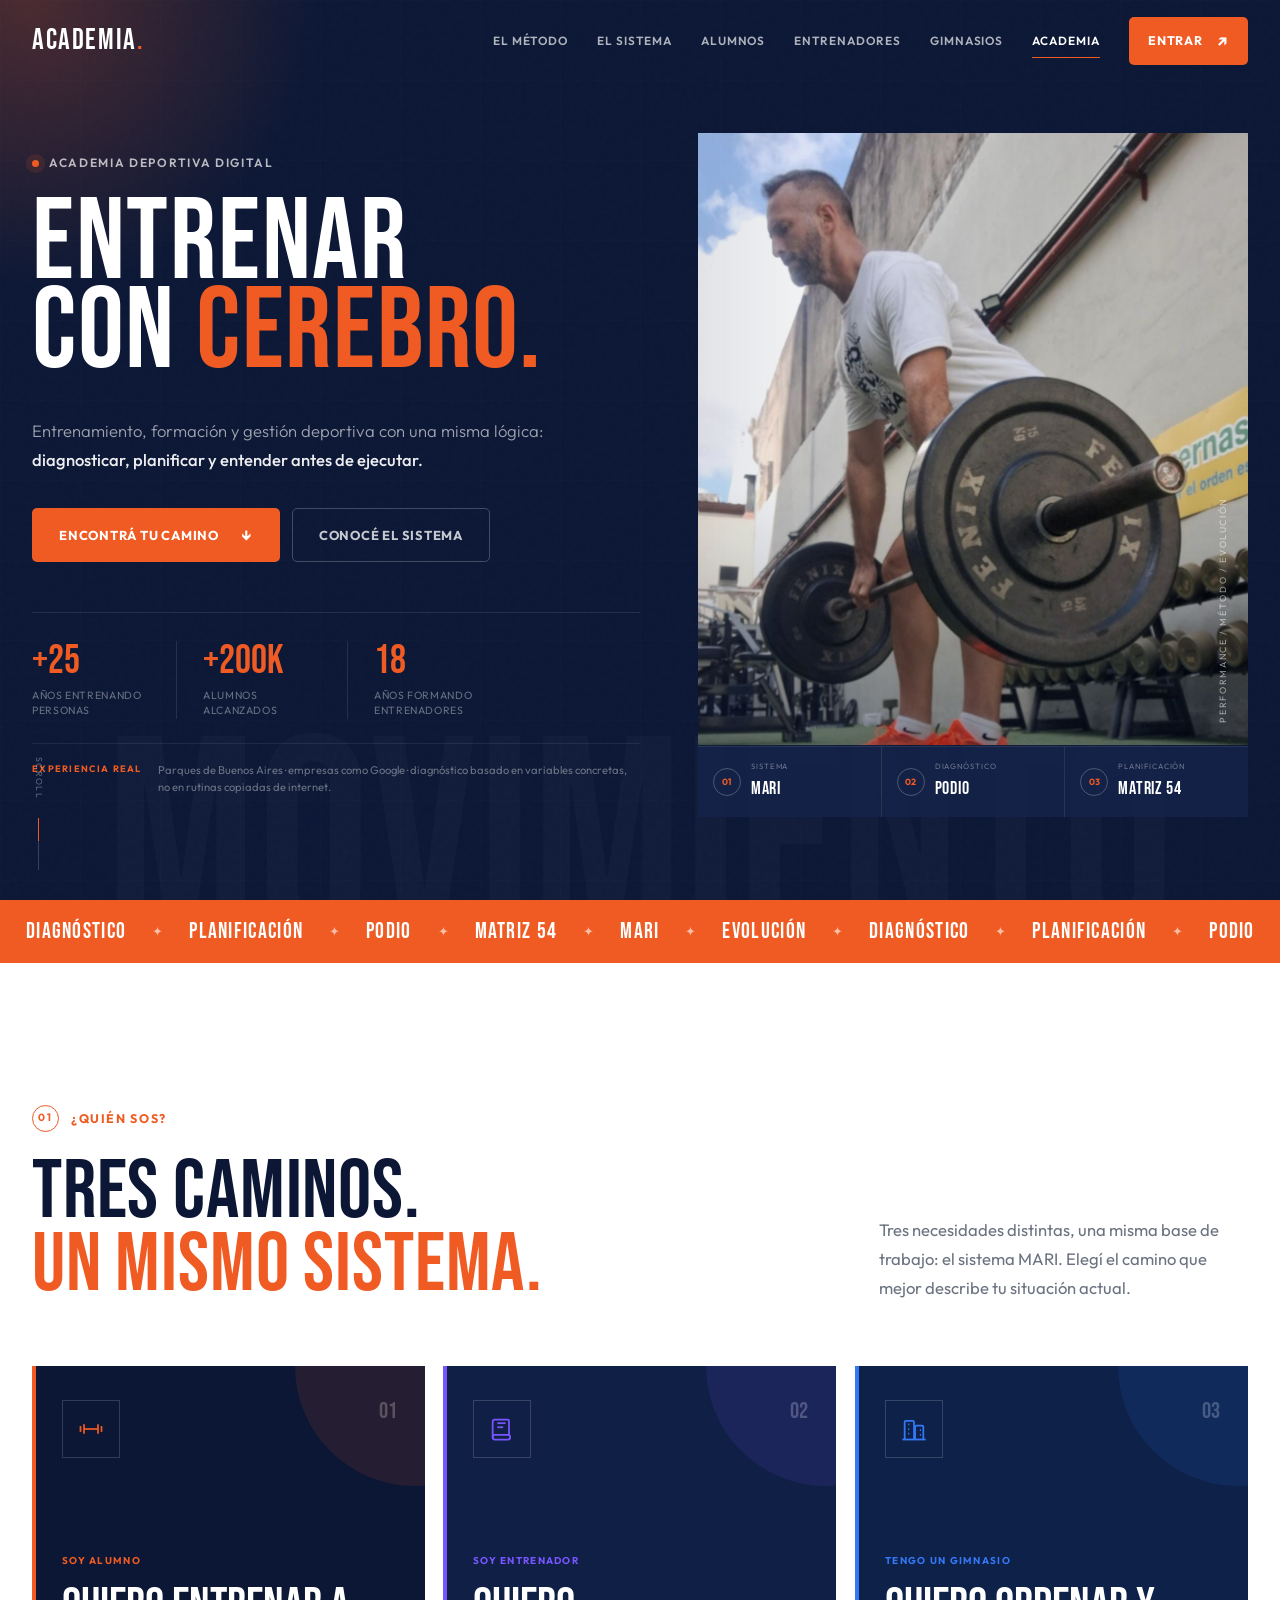
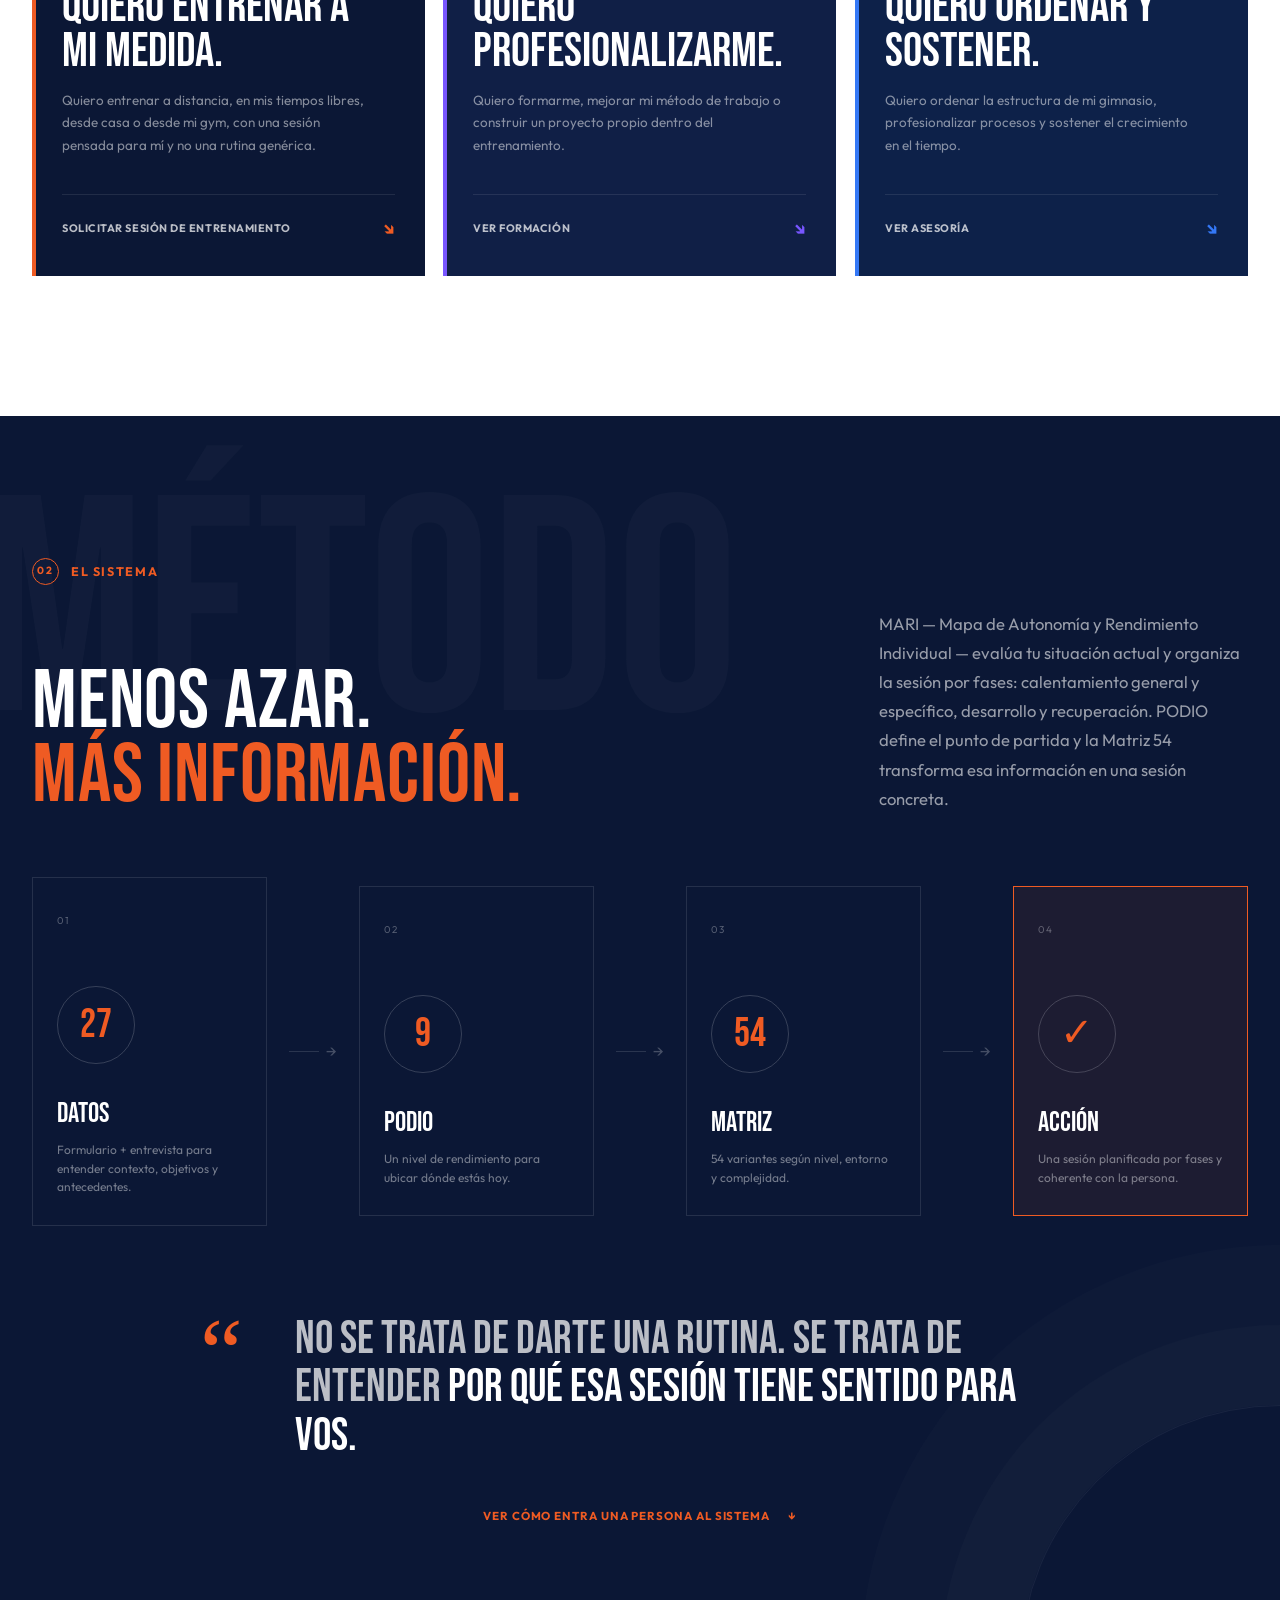
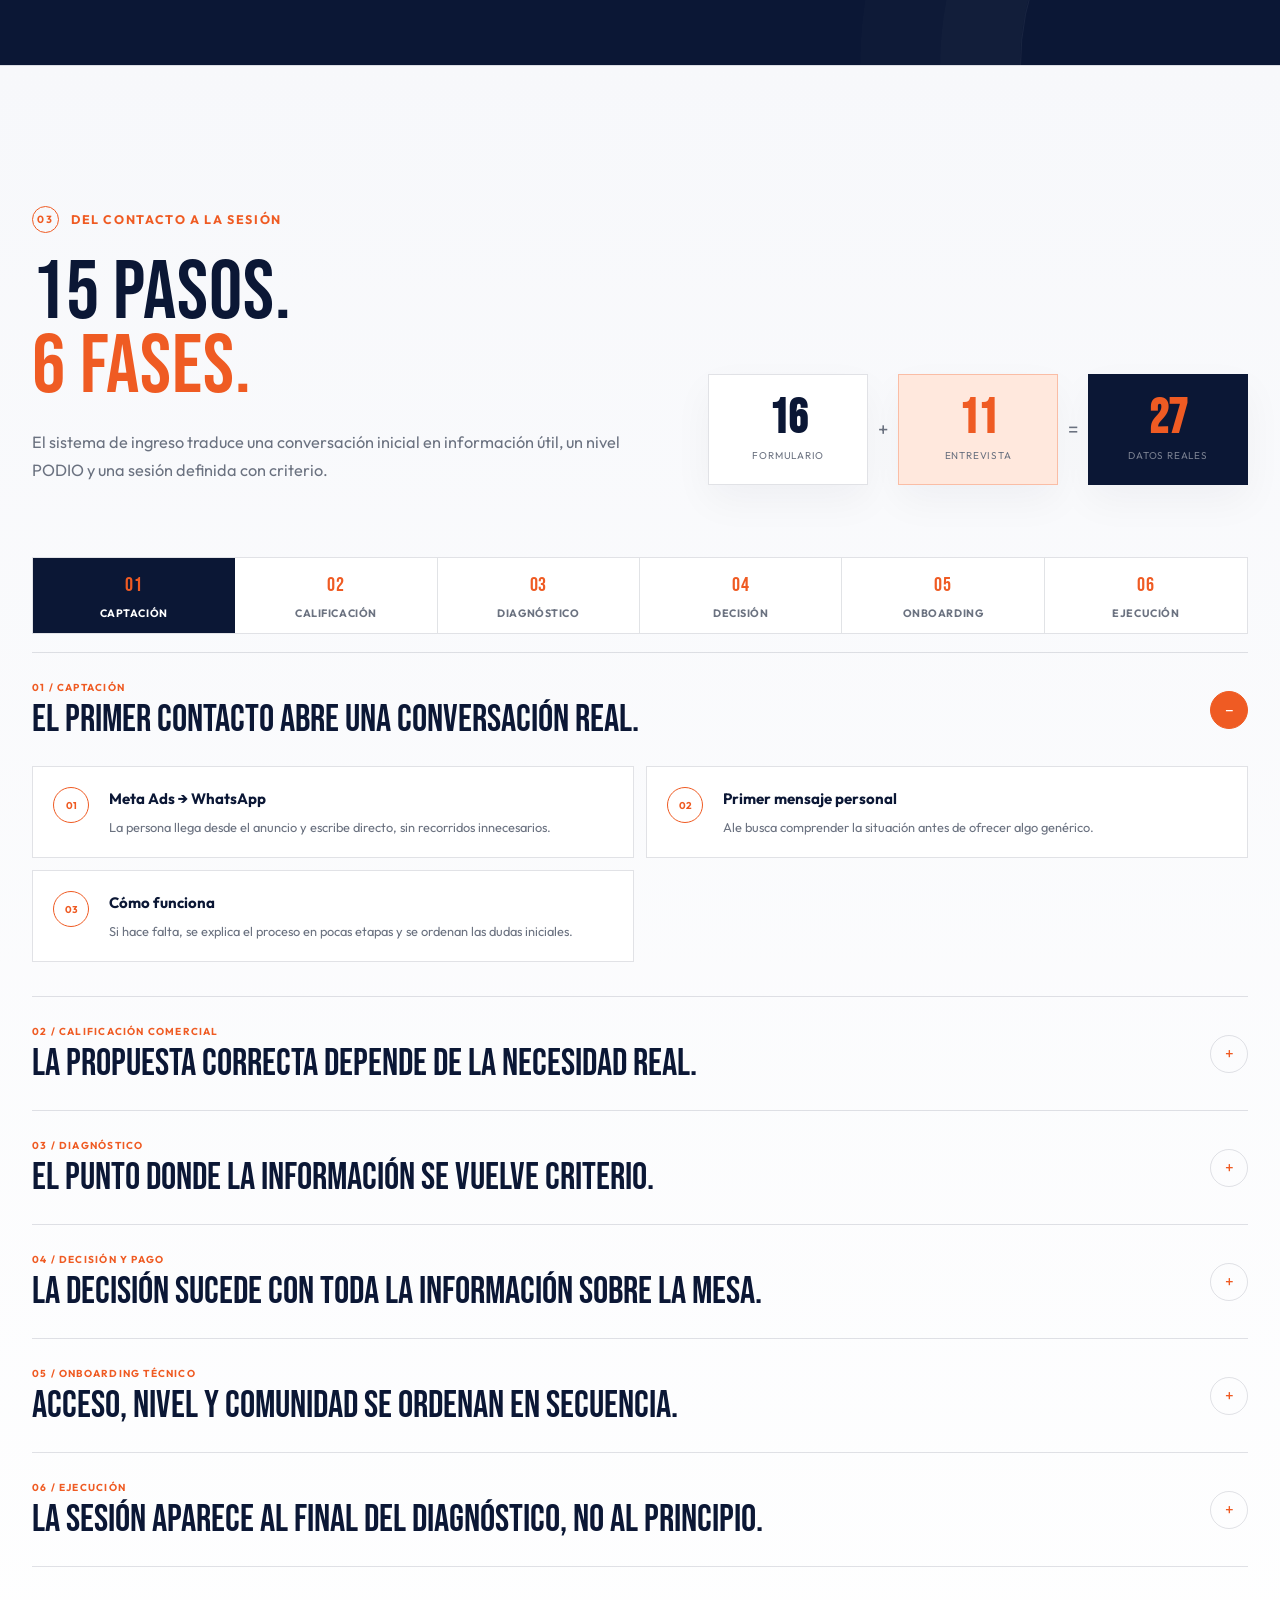
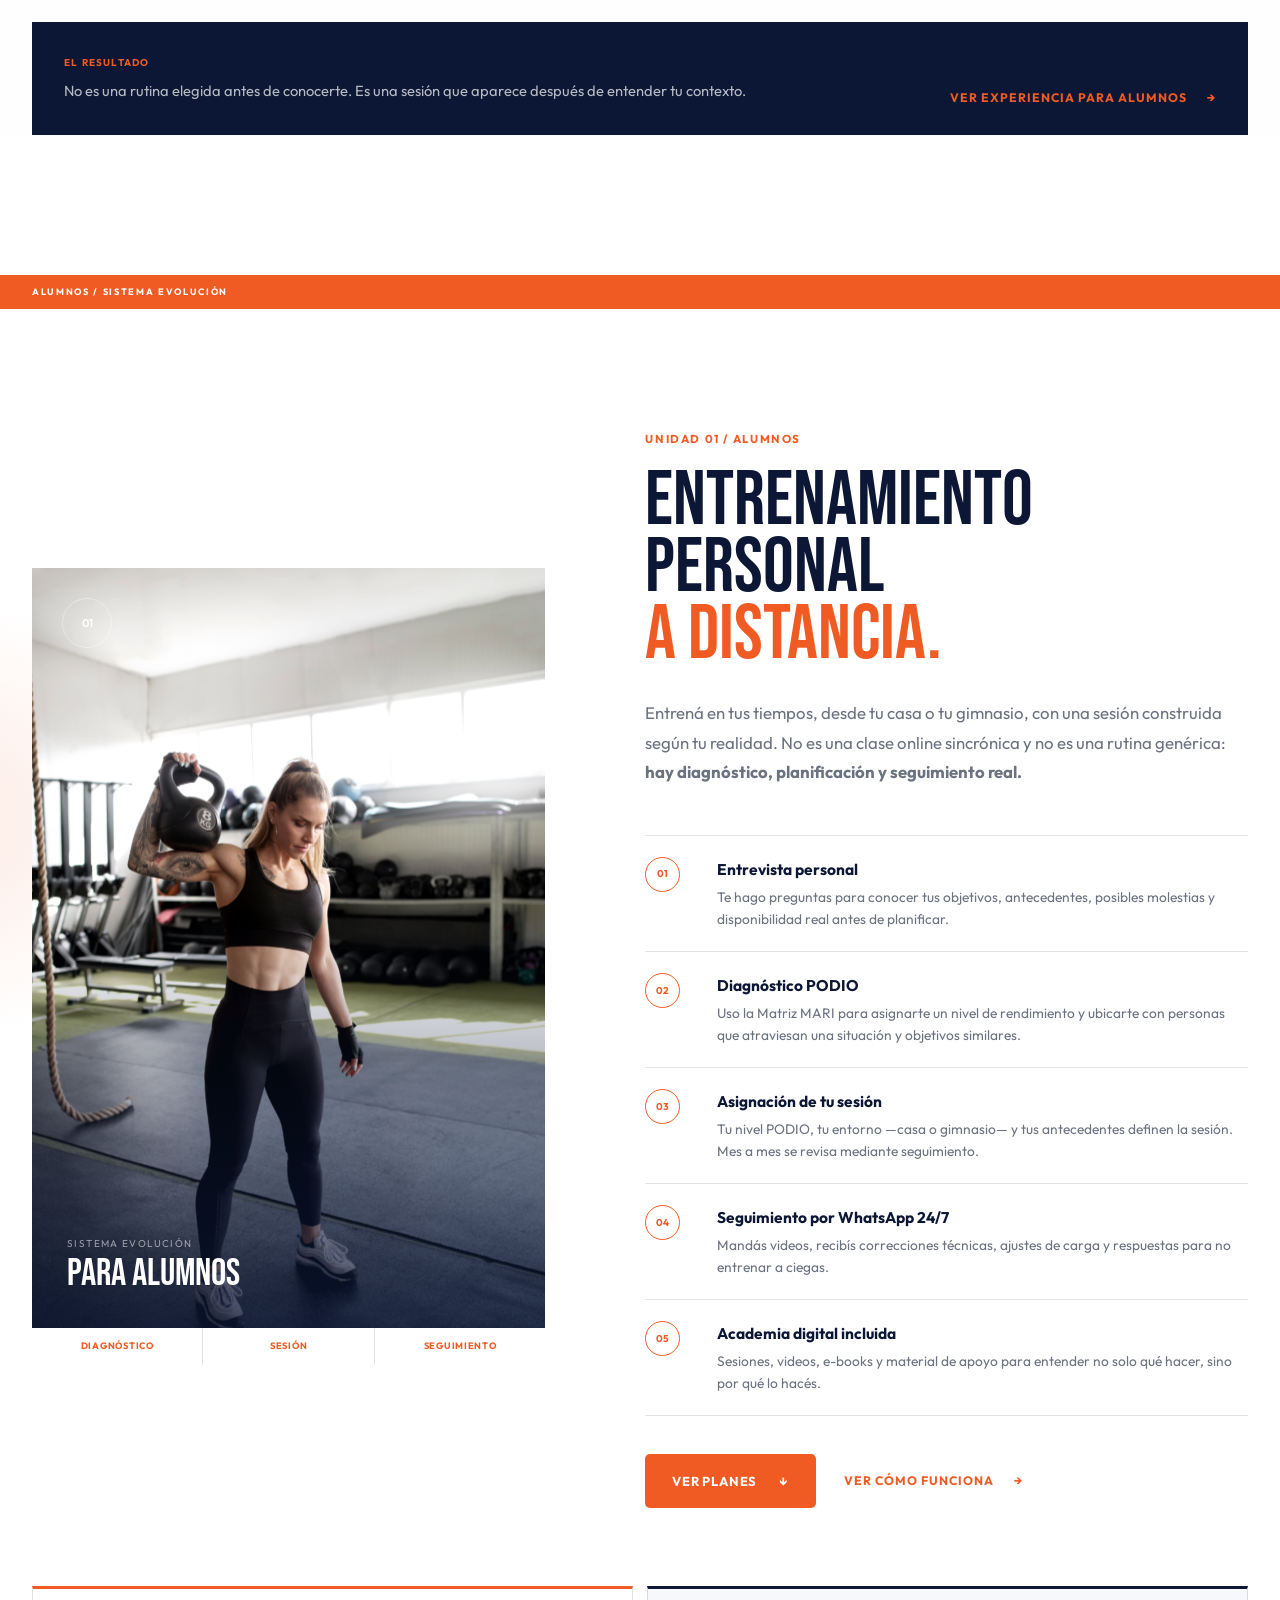
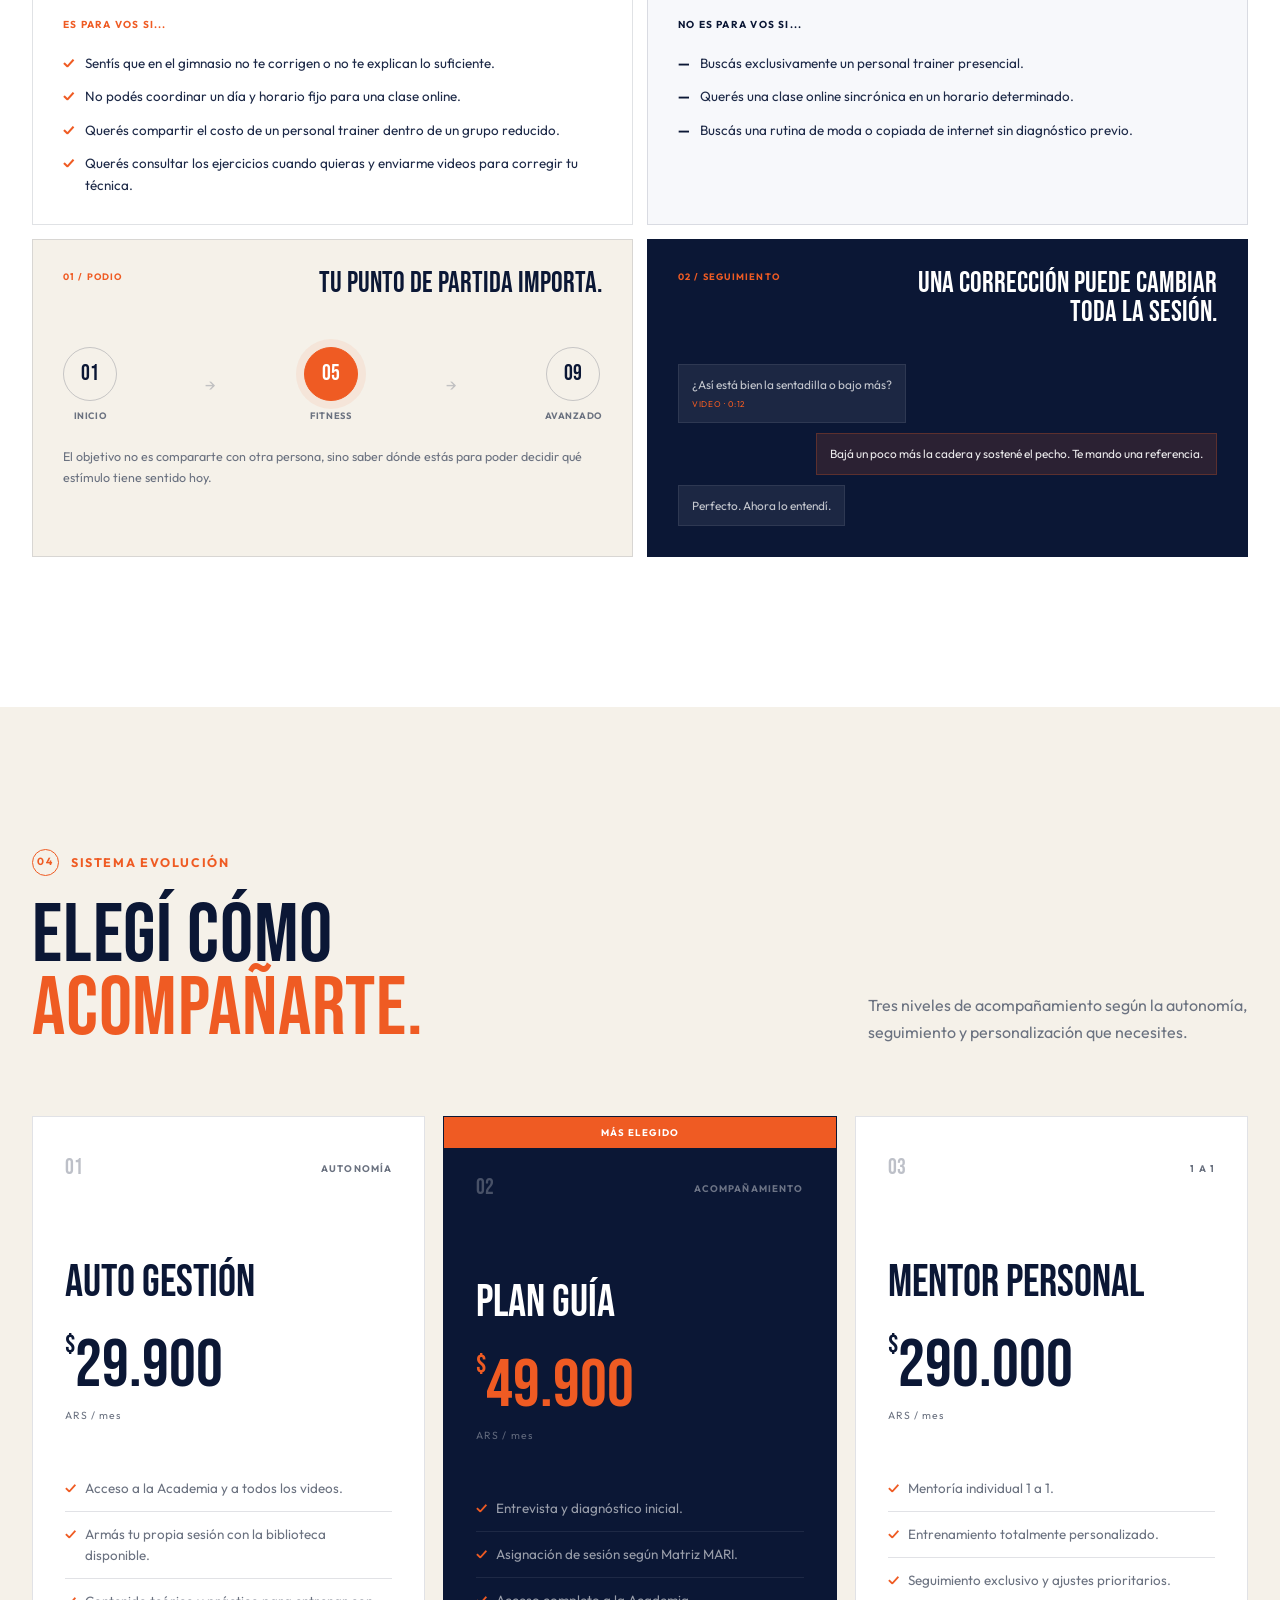
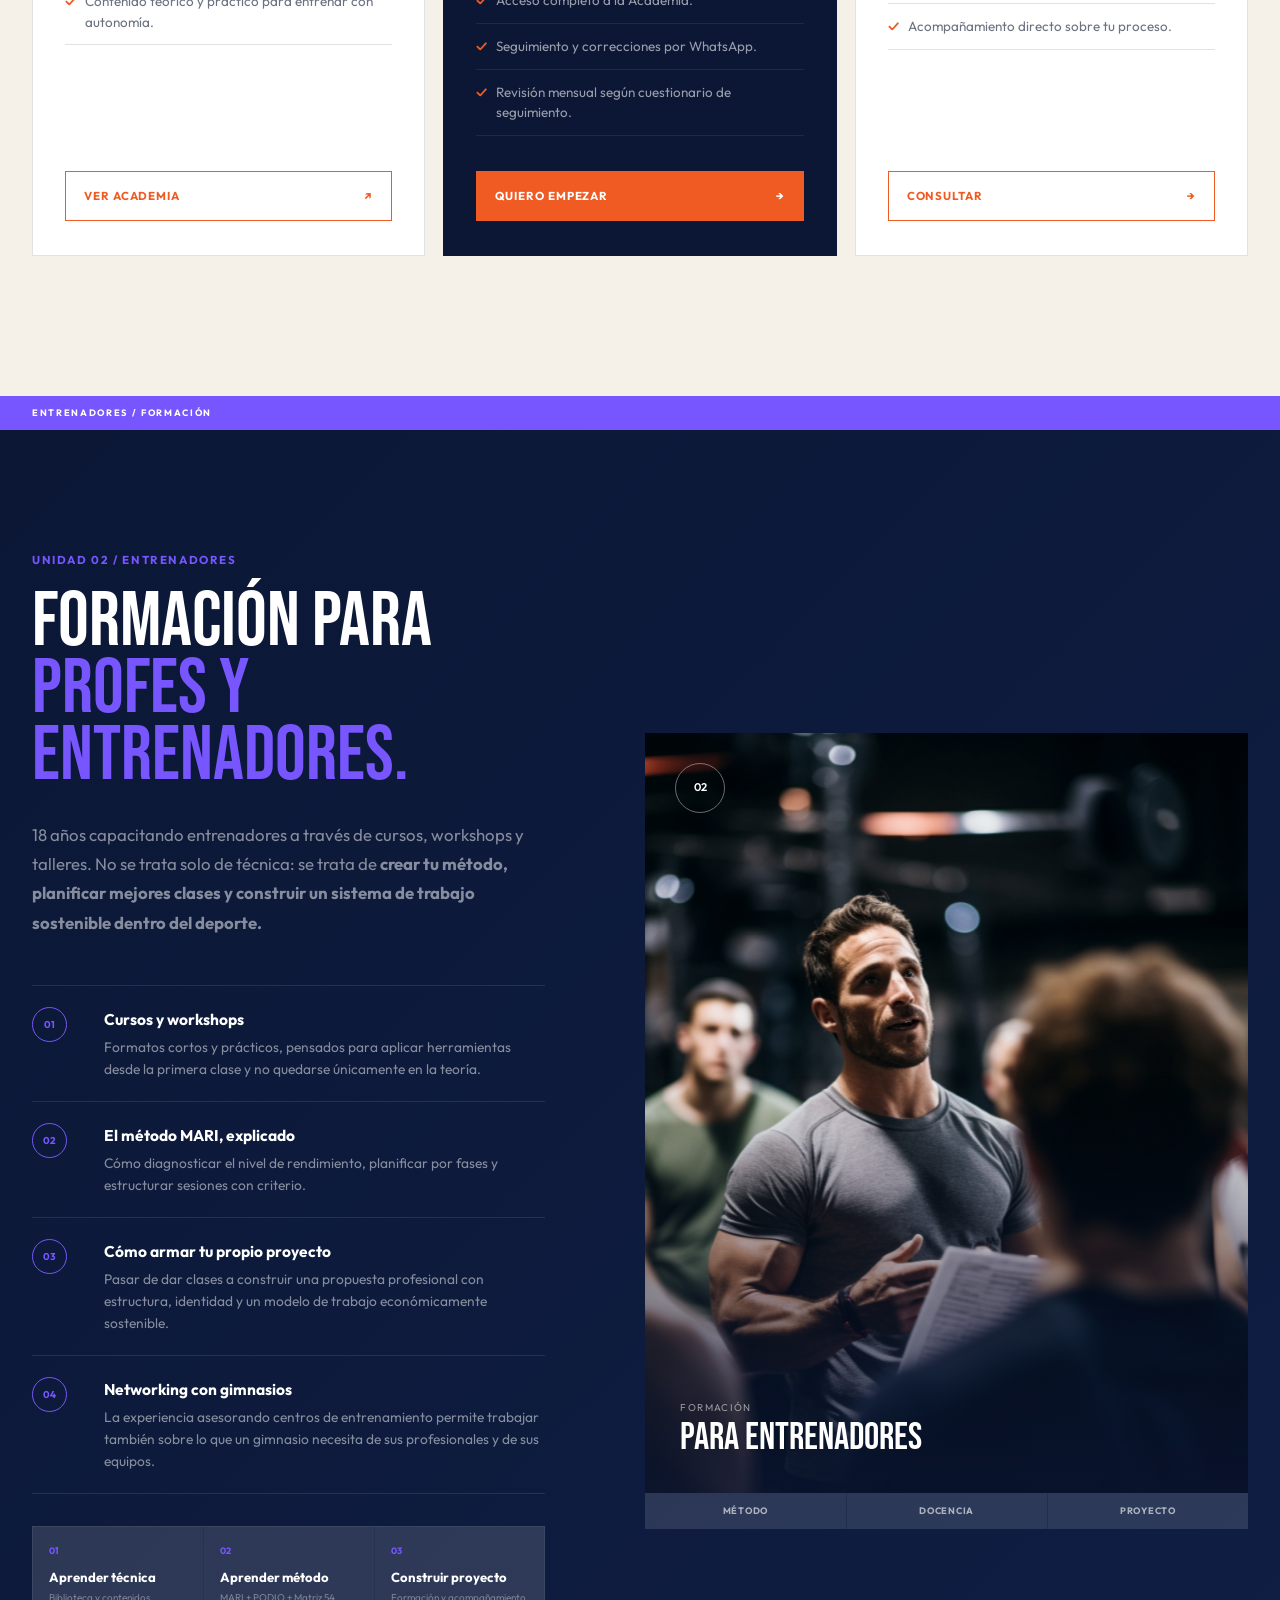
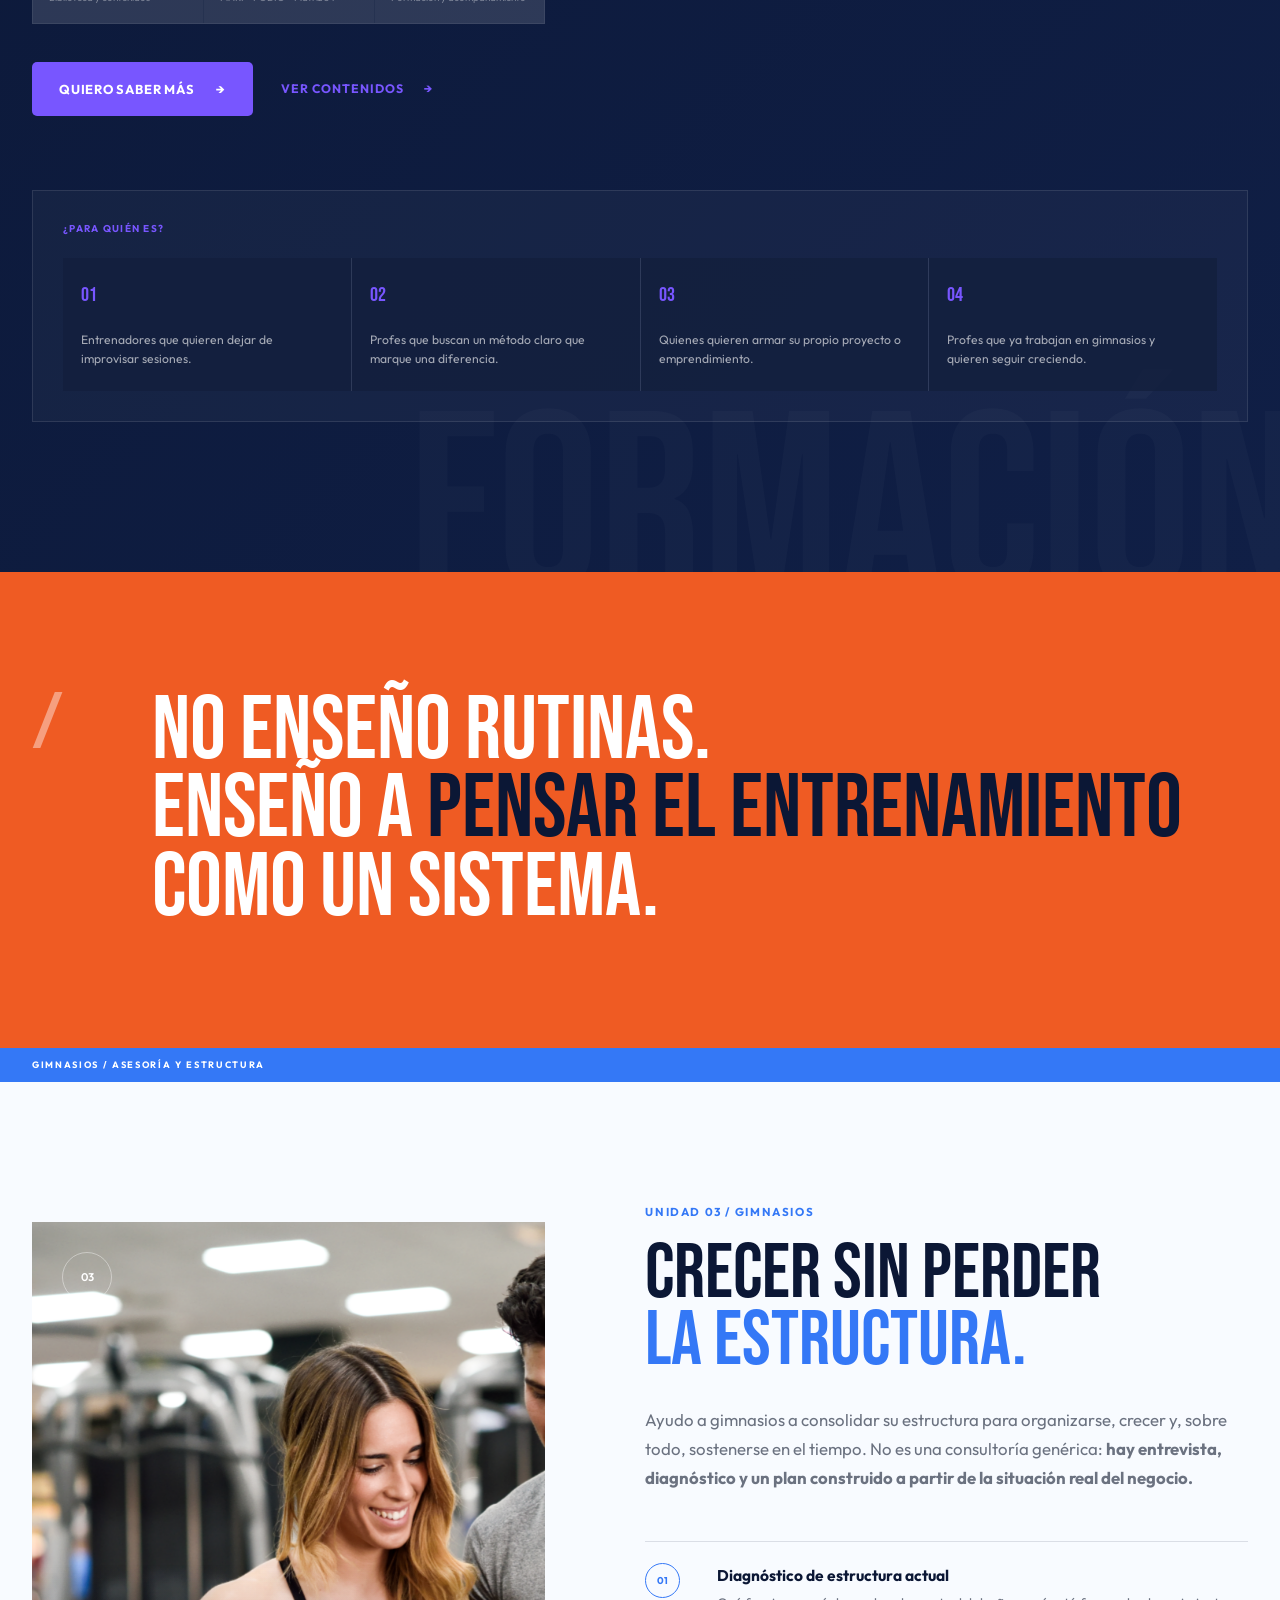
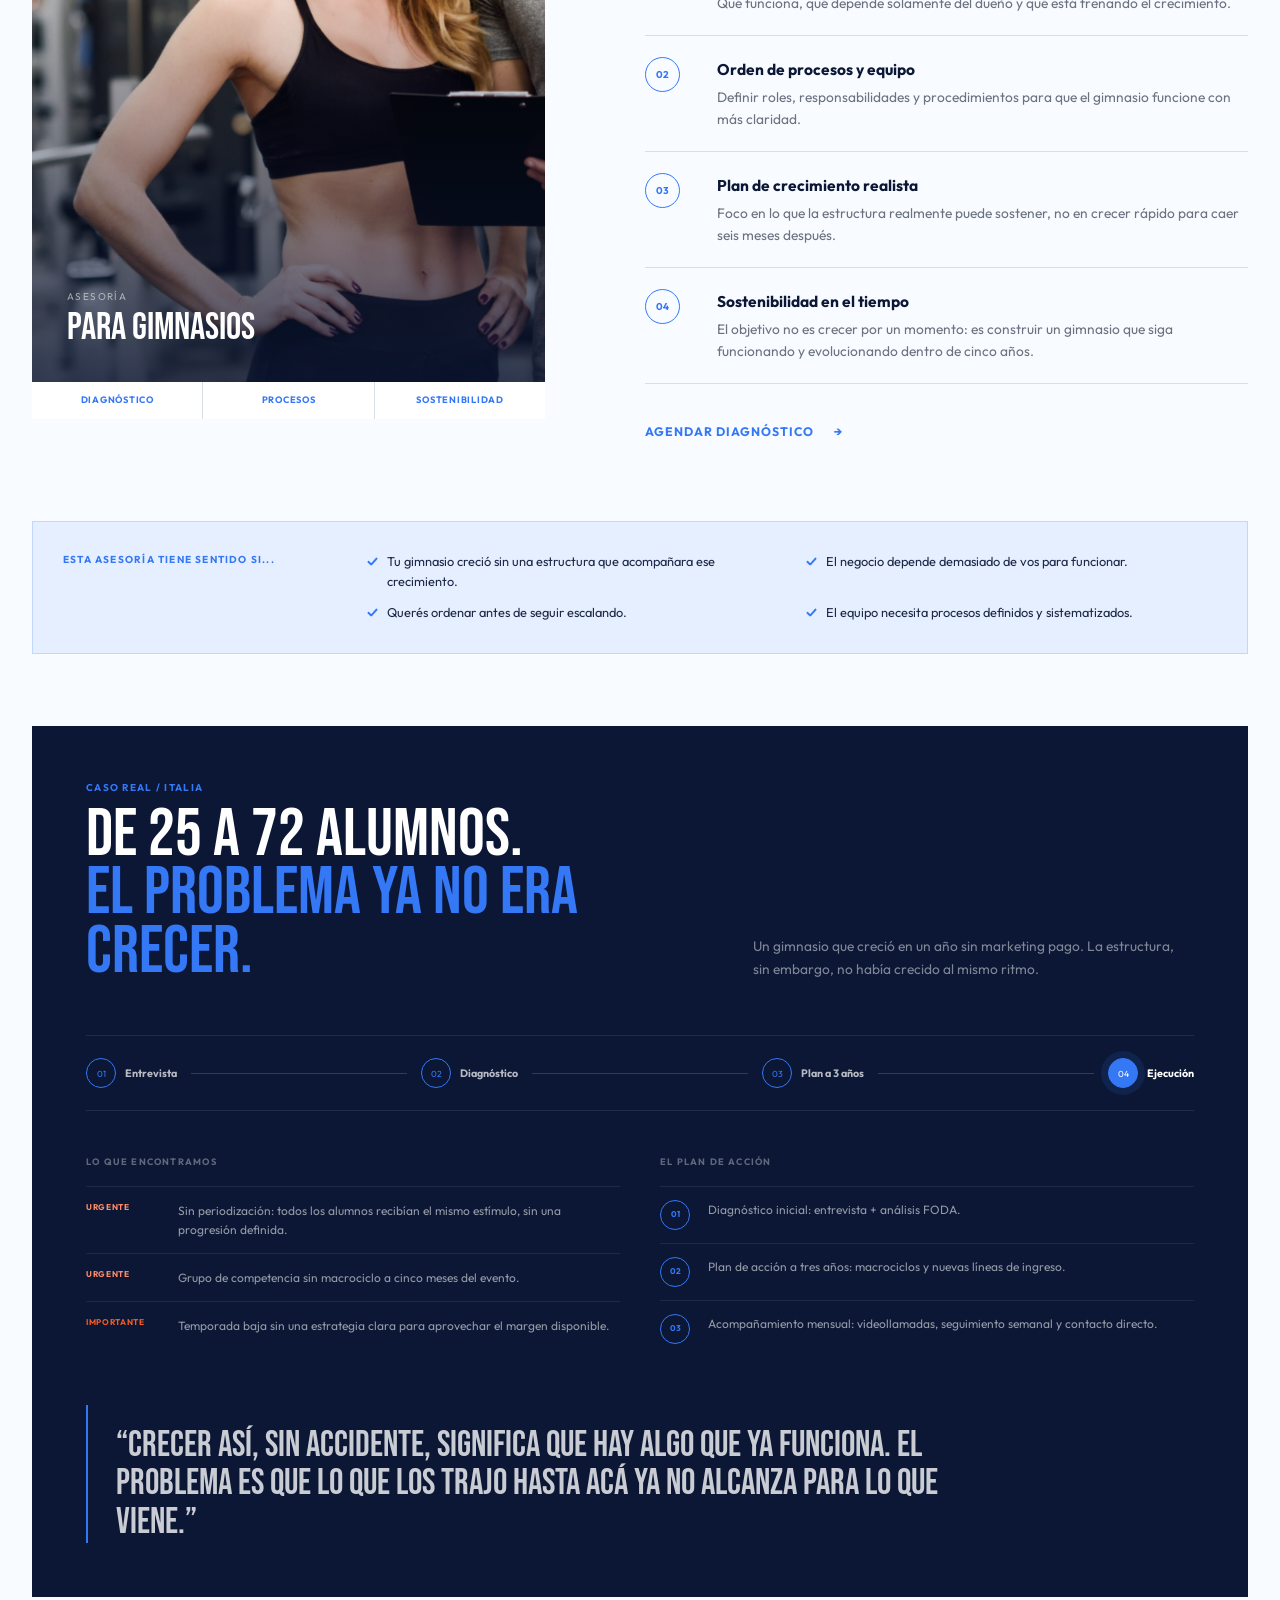
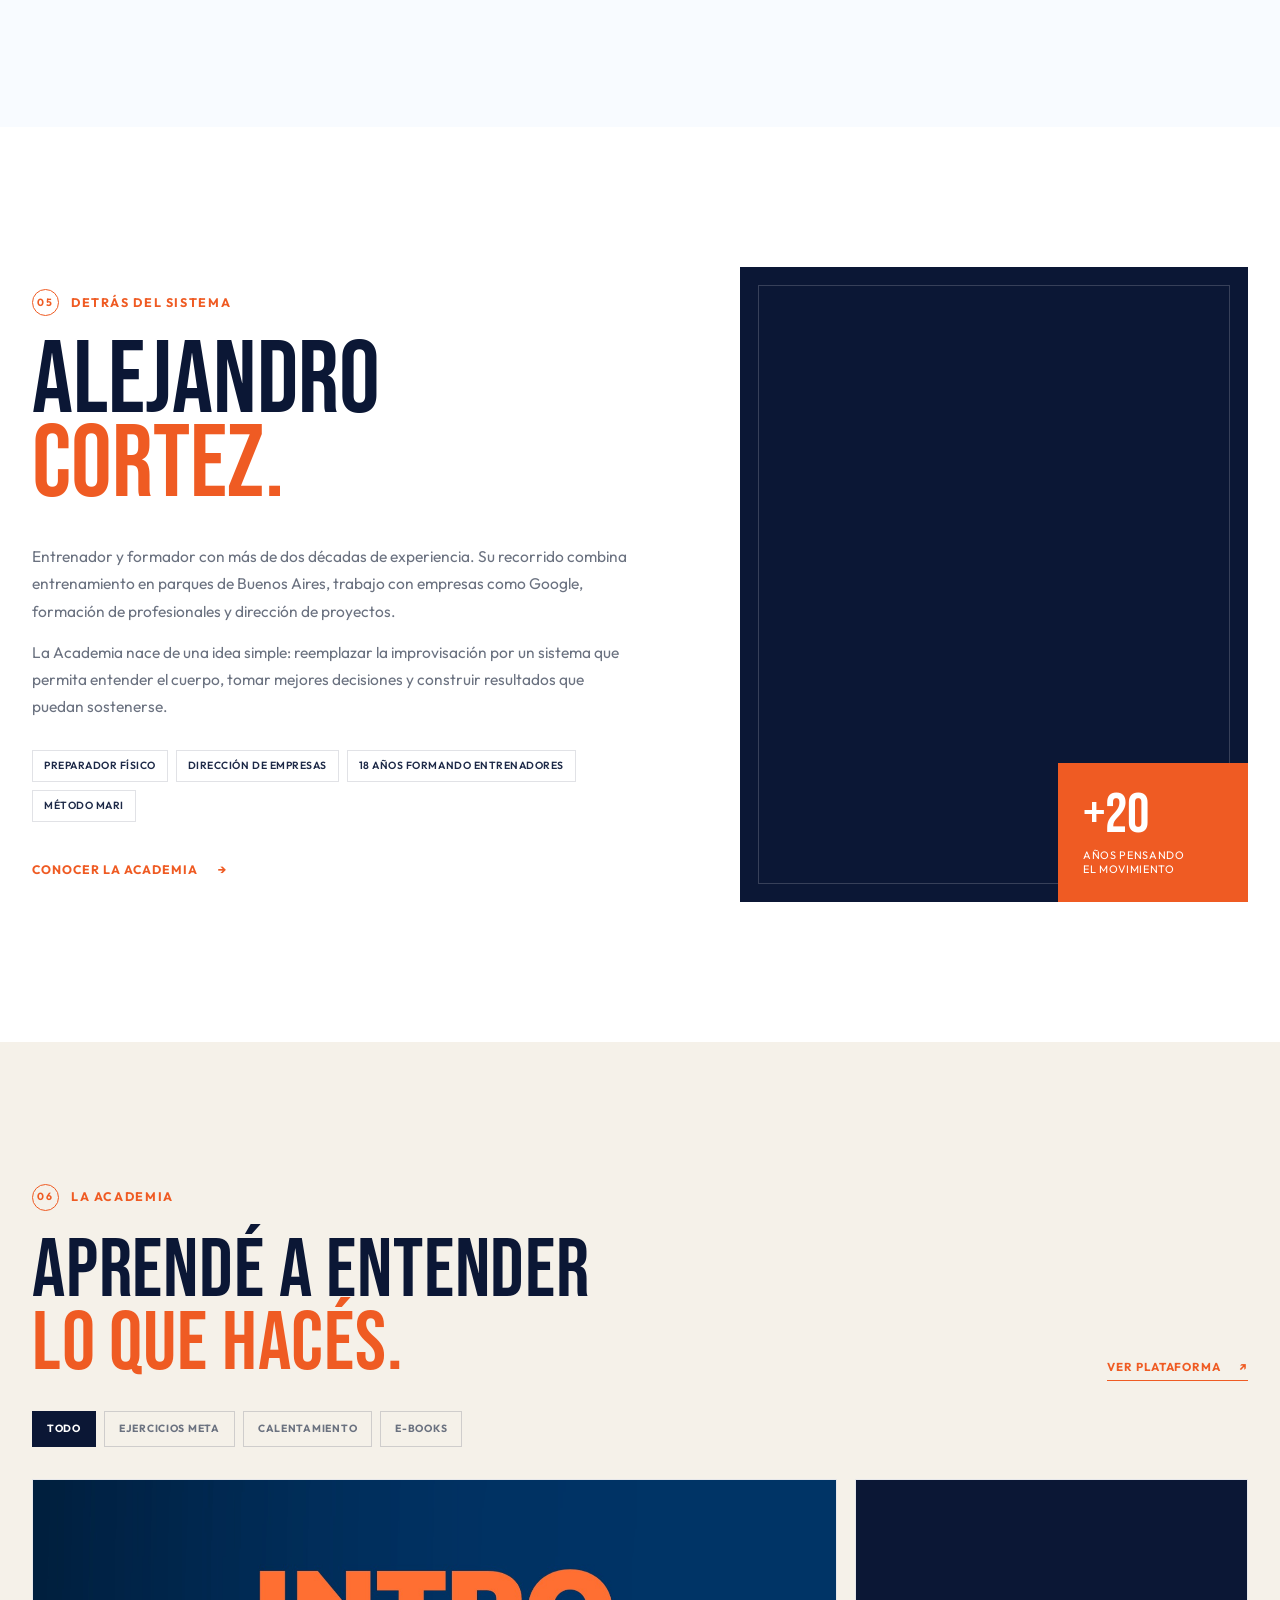
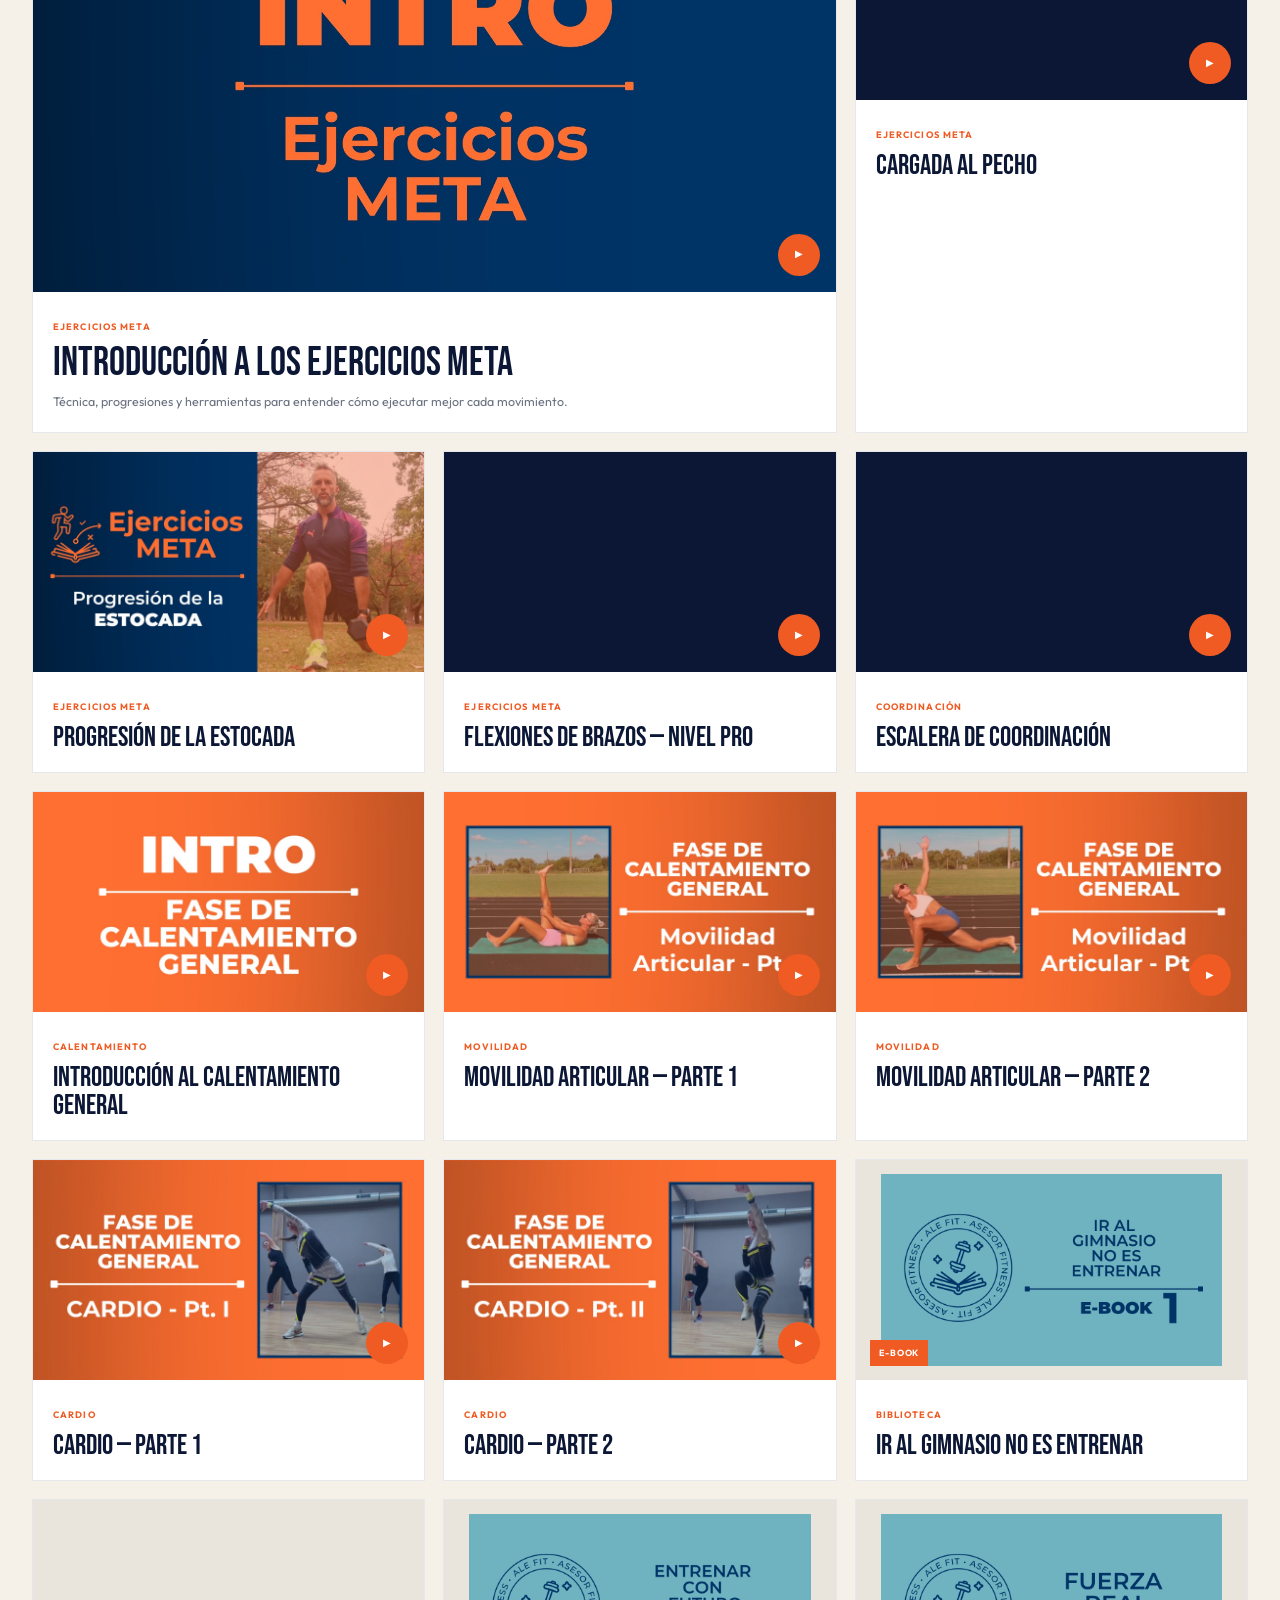
==== index.html @ 1199148f "Actualizacion de contenido y mejoras de maqueta" ====
<!DOCTYPE html>

<html lang="es">
<head>
<meta charset="utf-8"/>
<meta content="width=device-width, initial-scale=1.0" name="viewport"/>
<meta content="Academia Deportiva Digital de Alejandro Cortez. Entrenamiento personal a distancia, formación para entrenadores y asesoría para gimnasios con método, diagnóstico y planificación." name="description"/>
<meta content="#0b1735" name="theme-color"/>
<title>Academia Deportiva Digital — Alejandro Cortez</title>
<link href="https://fonts.googleapis.com" rel="preconnect"/>
<link crossorigin="" href="https://fonts.gstatic.com" rel="preconnect"/>
<link href="https://fonts.googleapis.com/css2?family=Bebas+Neue&amp;family=Outfit:wght@300;400;500;600;700;800&amp;display=swap" rel="stylesheet"/>
<link href="./Assets/Style.css" rel="stylesheet"/>
</head>
<body>
<a class="skip-link" href="#contenido-principal">Saltar al contenido</a>
<!-- PRELOADER -->
<div aria-hidden="true" class="preloader" id="preloader">
<div class="preloader__inner">
<span class="preloader__brand">ADD<span>.</span></span>
<div class="preloader__line"><span></span></div>
</div>
</div>
<div aria-hidden="true" class="scroll-progress" id="scrollProgress"></div>
<div aria-hidden="true" class="cursor-glow" id="cursorGlow"></div>
<!-- HEADER -->
<header class="site-header" id="siteHeader">
<nav aria-label="Navegación principal" class="nav container">
<a aria-label="Academia Deportiva Digital, inicio" class="brand" href="#inicio">ACADEMIA<span>.</span></a>
<div class="nav__desktop">
<a class="nav__link" href="#metodo">El método</a>
<a class="nav__link" href="#sistema-ingreso">El sistema</a>
<a class="nav__link" href="#alumnos">Alumnos</a>
<a class="nav__link" href="#entrenadores">Entrenadores</a>
<a class="nav__link" href="#gimnasios">Gimnasios</a><a class="nav__link" href="#contenido">Academia</a>
<a class="nav__cta" href="https://www.klouser.app" rel="noopener noreferrer" target="_blank">Entrar <span>↗</span></a>
</div>
<button aria-controls="mobileMenu" aria-expanded="false" aria-label="Abrir menú" class="menu-toggle" id="menuToggle" type="button">
<span></span><span></span>
</button>
</nav>
<div aria-hidden="true" class="mobile-menu" id="mobileMenu">
<div class="mobile-menu__inner">
<a class="mobile-link" href="#metodo"><span>01</span>El método</a>
<a class="mobile-link" href="#sistema-ingreso"><span>02</span>El sistema</a>
<a class="mobile-link" href="#alumnos"><span>03</span>Alumnos</a>
<a class="mobile-link" href="#entrenadores"><span>04</span>Entrenadores</a>
<a class="mobile-link" href="#gimnasios"><span>05</span>Gimnasios</a>
<a class="mobile-link" href="#contenido"><span>06</span>Academia</a>
<a class="mobile-link" href="#sobre-ale"><span>07</span>Sobre Ale</a>
<a class="mobile-menu__cta" href="https://www.klouser.app" rel="noopener noreferrer" target="_blank">Entrar a la Academia <span>↗</span></a>
</div>
</div>
</header>
<main id="contenido-principal">
<!-- HERO -->
<section aria-labelledby="hero-title" class="hero" id="inicio">
<div aria-hidden="true" class="hero__noise"></div>
<div aria-hidden="true" class="hero__grid-lines"></div>
<div class="container hero__container">
<div class="hero__content">
<div class="hero__eyebrow hero-animate">
<span class="hero__eyebrow-dot"></span>
            Academia Deportiva Digital
          </div>
<h1 class="hero__title" id="hero-title">
<span class="hero__title-line hero-animate">ENTRENAR</span>
<span class="hero__title-line hero-animate">CON <em>CEREBRO.</em></span>
</h1>
<p class="hero__description hero-animate">Entrenamiento, formación y gestión deportiva con una misma lógica: <strong>diagnosticar, planificar y entender antes de ejecutar.</strong></p>
<div class="hero__actions hero-animate">
<a class="button button--primary" href="#caminos">Encontrá tu camino <span class="button__arrow">↓</span></a>
<a class="button button--ghost" href="#metodo">Conocé el sistema</a>
</div>
<div aria-label="Datos de trayectoria" class="hero__stats hero-animate">
<div class="hero-stat">
<strong data-count="25" data-prefix="+">+0</strong>
<span>años entrenando<br/>personas</span>
</div>
<div class="hero-stat">
<strong data-count="200" data-prefix="+" data-suffix="K">+0K</strong>
<span>alumnos<br/>alcanzados</span>
</div>
<div class="hero-stat">
<strong data-count="18">0</strong>
<span>años formando<br/>entrenadores</span>
</div>
</div><div class="hero__trust-line hero-animate">
<span>EXPERIENCIA REAL</span>
<p>Parques de Buenos Aires · empresas como Google · diagnóstico basado en variables concretas, no en rutinas copiadas de internet.</p>
</div>
</div>
<div class="hero__visual hero-animate">
<div class="hero__photo-frame">
<img alt="Alejandro Cortez entrenando" class="hero__photo" decoding="async" fetchpriority="high" id="heroPhoto" src="./Assets/img/Ale/ale-hero.jpeg"/>
<div aria-hidden="true" class="hero__photo-overlay"></div>
<div aria-hidden="true" class="hero__vertical-text">PERFORMANCE / MÉTODO / EVOLUCIÓN</div>
</div>
<!-- La información queda fuera de la foto para no tapar el contenido visual -->
<div aria-label="Pilares del sistema" class="hero__visual-meta">
<div><span>01</span><p><small>SISTEMA</small><strong>MARI</strong></p></div>
<div><span>02</span><p><small>DIAGNÓSTICO</small><strong>PODIO</strong></p></div>
<div><span>03</span><p><small>PLANIFICACIÓN</small><strong>MATRIZ 54</strong></p></div>
</div>
</div>
</div>
<div aria-hidden="true" class="hero__big-word">MOVIMIENTO</div>
<a aria-label="Bajar a los caminos" class="scroll-indicator" href="#caminos">
<span>SCROLL</span><div class="scroll-indicator__line"><i></i></div>
</a>
</section>
<!-- TICKER -->
<section aria-label="Conceptos de la Academia" class="ticker">
<div class="ticker__track">
<div class="ticker__content">
<span>DIAGNÓSTICO</span><i>✦</i><span>PLANIFICACIÓN</span><i>✦</i><span>PODIO</span><i>✦</i><span>MATRIZ 54</span><i>✦</i><span>MARI</span><i>✦</i><span>EVOLUCIÓN</span><i>✦</i>
<span>DIAGNÓSTICO</span><i>✦</i><span>PLANIFICACIÓN</span><i>✦</i><span>PODIO</span><i>✦</i><span>MATRIZ 54</span><i>✦</i><span>MARI</span><i>✦</i><span>EVOLUCIÓN</span><i>✦</i>
</div>
</div>
</section>
<!-- CAMINOS -->
<section class="paths section" id="caminos">
<div class="container">
<header class="section-header">
<div class="section-kicker" data-reveal=""><span>01</span>¿Quién sos?</div>
<div class="section-header__grid">
<h2 class="section-title" data-reveal="">TRES CAMINOS.<br/><em>UN MISMO SISTEMA.</em></h2>
<p class="section-description" data-reveal="">Tres necesidades distintas, una misma base de trabajo: el sistema MARI. Elegí el camino que mejor describe tu situación actual.</p>
</div>
</header>
<div class="paths__grid">
<a class="path-card path-card--orange" data-reveal="" data-tilt-card="" href="#alumnos">
<div class="path-card__number">01</div>
<div aria-hidden="true" class="path-card__icon">
<svg fill="none" stroke="currentColor" stroke-width="1.5" viewbox="0 0 24 24"><path d="M6 8v8"></path><path d="M3 9.5v5"></path><path d="M18 8v8"></path><path d="M21 9.5v5"></path><path d="M6 12h12"></path></svg>
</div>
<div class="path-card__content">
<span class="path-card__label">SOY ALUMNO</span>
<h3>Quiero entrenar a mi medida.</h3>
<p>Quiero entrenar a distancia, en mis tiempos libres, desde casa o desde mi gym, con una sesión pensada para mí y no una rutina genérica.</p>
</div>
<div class="path-card__footer"><span>Solicitar sesión de entrenamiento</span><strong>↘</strong></div>
</a>
<a class="path-card path-card--purple" data-delay="90" data-reveal="" data-tilt-card="" href="#entrenadores">
<div class="path-card__number">02</div>
<div aria-hidden="true" class="path-card__icon">
<svg fill="none" stroke="currentColor" stroke-width="1.5" viewbox="0 0 24 24"><path d="M4 19.5V6a2 2 0 0 1 2-2h11a1 1 0 0 1 1 1v13"></path><path d="M6 17h11a2 2 0 0 1 2 2 2 2 0 0 1-2 2H6a2 2 0 0 1 0-4Z"></path><path d="M8 7h7"></path><path d="M8 10.5h5"></path></svg>
</div>
<div class="path-card__content">
<span class="path-card__label">SOY ENTRENADOR</span>
<h3>Quiero profesionalizarme.</h3>
<p>Quiero formarme, mejorar mi método de trabajo o construir un proyecto propio dentro del entrenamiento.</p>
</div>
<div class="path-card__footer"><span>Ver formación</span><strong>↘</strong></div>
</a>
<a class="path-card path-card--blue" data-delay="180" data-reveal="" data-tilt-card="" href="#gimnasios">
<div class="path-card__number">03</div>
<div aria-hidden="true" class="path-card__icon">
<svg fill="none" stroke="currentColor" stroke-width="1.5" viewbox="0 0 24 24"><path d="M4 21V6a1 1 0 0 1 1-1h6a1 1 0 0 1 1 1v15"></path><path d="M13 21V10a1 1 0 0 1 1-1h5a1 1 0 0 1 1 1v11"></path><path d="M7 8h1"></path><path d="M7 12h1"></path><path d="M7 16h1"></path><path d="M17 13h1"></path><path d="M17 17h1"></path><path d="M2 21h20"></path></svg>
</div>
<div class="path-card__content">
<span class="path-card__label">TENGO UN GIMNASIO</span>
<h3>Quiero ordenar y sostener.</h3>
<p>Quiero ordenar la estructura de mi gimnasio, profesionalizar procesos y sostener el crecimiento en el tiempo.</p>
</div>
<div class="path-card__footer"><span>Ver asesoría</span><strong>↘</strong></div>
</a>
</div>
</div>
</section>
<!-- MÉTODO -->
<section class="method section section--dark" id="metodo">
<div aria-hidden="true" class="method__background-word">MÉTODO</div>
<div class="container">
<header class="section-header section-header--light">
<div class="section-kicker" data-reveal=""><span>02</span>El sistema</div>
<div class="section-header__grid">
<h2 class="section-title" data-reveal="">MENOS AZAR.<br/><em>MÁS INFORMACIÓN.</em></h2>
<p class="section-description" data-reveal="">MARI — Mapa de Autonomía y Rendimiento Individual — evalúa tu situación actual y organiza la sesión por fases: calentamiento general y específico, desarrollo y recuperación. PODIO define el punto de partida y la Matriz 54 transforma esa información en una sesión concreta.</p>
</div>
</header>
<div class="method-flow">
<div class="method-step" data-reveal="">
<span class="method-step__number">01</span><div class="method-step__circle">27</div><h3>Datos</h3><p>Formulario + entrevista para entender contexto, objetivos y antecedentes.</p>
</div>
<div aria-hidden="true" class="method-connector"><span></span><i>→</i></div>
<div class="method-step" data-delay="90" data-reveal="">
<span class="method-step__number">02</span><div class="method-step__circle">9</div><h3>PODIO</h3><p>Un nivel de rendimiento para ubicar dónde estás hoy.</p>
</div>
<div aria-hidden="true" class="method-connector"><span></span><i>→</i></div>
<div class="method-step" data-delay="180" data-reveal="">
<span class="method-step__number">03</span><div class="method-step__circle">54</div><h3>Matriz</h3><p>54 variantes según nivel, entorno y complejidad.</p>
</div>
<div aria-hidden="true" class="method-connector"><span></span><i>→</i></div>
<div class="method-step method-step--featured" data-delay="270" data-reveal="">
<span class="method-step__number">04</span><div class="method-step__circle">✓</div><h3>Acción</h3><p>Una sesión planificada por fases y coherente con la persona.</p>
</div>
</div>
<div class="method-quote" data-reveal="">
<span class="method-quote__mark">“</span>
<p>No se trata de darte una rutina. Se trata de entender <strong>por qué esa sesión tiene sentido para vos.</strong></p>
</div>
<a class="method__next" data-reveal="" href="#sistema-ingreso">Ver cómo entra una persona al sistema <span>↓</span></a>
</div>
</section>
<!-- SISTEMA DE INGRESO — MISMA ESTÉTICA, CONTENIDO DEL SISTEMA -->
<section class="entry-system section" id="sistema-ingreso">
<div class="container">
<header class="entry-system__header">
<div class="section-kicker" data-reveal=""><span>03</span>Del contacto a la sesión</div>
<div class="entry-system__heading-grid">
<div>
<h2 class="section-title" data-reveal="">15 PASOS.<br/><em>6 FASES.</em></h2>
<p class="entry-system__intro" data-reveal="">El sistema de ingreso traduce una conversación inicial en información útil, un nivel PODIO y una sesión definida con criterio.</p>
</div>
<div aria-label="16 preguntas de formulario más 11 preguntas de entrevista equivalen a 27 datos" class="entry-equation" data-reveal="">
<div class="entry-equation__item"><strong>16</strong><span>formulario</span></div>
<i>+</i>
<div class="entry-equation__item entry-equation__item--accent"><strong>11</strong><span>entrevista</span></div>
<i>=</i>
<div class="entry-equation__item entry-equation__item--result"><strong>27</strong><span>datos reales</span></div>
</div>
</div>
</header>
<div class="entry-summary" data-reveal="">
<button class="entry-summary__tab is-active" data-entry-target="fase-01" type="button"><span>01</span>Captación</button>
<button class="entry-summary__tab" data-entry-target="fase-02" type="button"><span>02</span>Calificación</button>
<button class="entry-summary__tab" data-entry-target="fase-03" type="button"><span>03</span>Diagnóstico</button>
<button class="entry-summary__tab" data-entry-target="fase-04" type="button"><span>04</span>Decisión</button>
<button class="entry-summary__tab" data-entry-target="fase-05" type="button"><span>05</span>Onboarding</button>
<button class="entry-summary__tab" data-entry-target="fase-06" type="button"><span>06</span>Ejecución</button>
</div>
<div class="entry-phases">
<article class="entry-phase is-open" data-entry-phase="" id="fase-01">
<button aria-expanded="true" class="entry-phase__head" type="button">
<div><span>01 / CAPTACIÓN</span><h3>El primer contacto abre una conversación real.</h3></div><i>−</i>
</button>
<div class="entry-phase__body">
<div class="entry-step"><span>01</span><div><h4>Meta Ads → WhatsApp</h4><p>La persona llega desde el anuncio y escribe directo, sin recorridos innecesarios.</p></div></div>
<div class="entry-step"><span>02</span><div><h4>Primer mensaje personal</h4><p>Ale busca comprender la situación antes de ofrecer algo genérico.</p></div></div>
<div class="entry-step"><span>03</span><div><h4>Cómo funciona</h4><p>Si hace falta, se explica el proceso en pocas etapas y se ordenan las dudas iniciales.</p></div></div>
</div>
</article>
<article class="entry-phase" data-entry-phase="" id="fase-02">
<button aria-expanded="false" class="entry-phase__head" type="button">
<div><span>02 / CALIFICACIÓN COMERCIAL</span><h3>La propuesta correcta depende de la necesidad real.</h3></div><i>+</i>
</button>
<div class="entry-phase__body">
<div class="entry-step"><span>04</span><div><h4>Presentación de los tres planes</h4><p>Auto Gestión, Guía y Mentor Personal: tres niveles de acompañamiento, no una única respuesta para todos.</p></div></div>
<div class="entry-step"><span>05</span><div><h4>Agendado de videollamada</h4><p>Para Plan Guía, el proceso continúa con entrevista y diagnóstico.</p></div></div>
</div>
</article>
<article class="entry-phase entry-phase--featured" data-entry-phase="" id="fase-03">
<button aria-expanded="false" class="entry-phase__head" type="button">
<div><span>03 / DIAGNÓSTICO</span><h3>El punto donde la información se vuelve criterio.</h3></div><i>+</i>
</button>
<div class="entry-phase__body">
<div class="entry-step"><span>06</span><div><h4>Formulario — 16 preguntas</h4><p>Edad, experiencia, objetivos, lesiones, entorno y recursos disponibles.</p></div></div>
<div class="entry-step entry-step--wide"><span>07</span><div><h4>Entrevista personal — 11 preguntas cualitativas</h4><p>15 a 30 minutos para leer lo que un formulario no capta: postura, relación con el cuerpo, historia deportiva, tolerancia, vitalidad, expectativas y conciencia corporal.</p><div class="entry-tags"><span>Objetivo real</span><span>Postura</span><span>Historia deportiva</span><span>Dolor y carga</span><span>Vitalidad</span><span>Movilidad</span><span>Hábitos</span><span>Conciencia corporal</span></div></div></div>
</div>
</article>
<article class="entry-phase" data-entry-phase="" id="fase-04">
<button aria-expanded="false" class="entry-phase__head" type="button">
<div><span>04 / DECISIÓN Y PAGO</span><h3>La decisión sucede con toda la información sobre la mesa.</h3></div><i>+</i>
</button>
<div class="entry-phase__body entry-phase__body--three">
<div class="entry-step"><span>08</span><div><h4>Cierre de llamada</h4><p>Se comparte la información completa del plan elegido.</p></div></div>
<div class="entry-step"><span>09</span><div><h4>Bienvenida</h4><p>Se envían los datos necesarios para completar el ingreso.</p></div></div>
<div class="entry-step"><span>10</span><div><h4>Confirmación</h4><p>El comprobante confirma el lugar y habilita el onboarding.</p></div></div>
</div>
</article>
<article class="entry-phase" data-entry-phase="" id="fase-05">
<button aria-expanded="false" class="entry-phase__head" type="button">
<div><span>05 / ONBOARDING TÉCNICO</span><h3>Acceso, nivel y comunidad se ordenan en secuencia.</h3></div><i>+</i>
</button>
<div class="entry-phase__body entry-phase__body--three">
<div class="entry-step"><span>11</span><div><h4>Acceso a Klouser</h4><p>La persona entra a la Academia y a sus contenidos.</p></div></div>
<div class="entry-step"><span>12</span><div><h4>Nivel PODIO</h4><p>Las 27 respuestas se cruzan para definir el punto de partida.</p></div></div>
<div class="entry-step"><span>13</span><div><h4>Grupo por nivel</h4><p>Con el PODIO definido, entra al espacio de seguimiento correspondiente.</p></div></div>
</div>
</article>
<article class="entry-phase" data-entry-phase="" id="fase-06">
<button aria-expanded="false" class="entry-phase__head" type="button">
<div><span>06 / EJECUCIÓN</span><h3>La sesión aparece al final del diagnóstico, no al principio.</h3></div><i>+</i>
</button>
<div class="entry-phase__body">
<div class="entry-step"><span>14</span><div><h4>Sesión asignada — Matriz 54</h4><p>Nivel PODIO + entorno + complejidad definen una variante concreta.</p></div></div>
<div class="entry-step"><span>15</span><div><h4>Seguimiento continuo</h4><p>Correcciones, cargas y dudas sostienen el proceso en el tiempo.</p></div></div>
</div>
</article>
</div>
<div class="entry-system__cta" data-reveal="">
<p><span>EL RESULTADO</span> No es una rutina elegida antes de conocerte. Es una sesión que aparece después de entender tu contexto.</p>
<a class="text-link text-link--orange" href="#alumnos">Ver experiencia para alumnos <span>→</span></a>
</div>
</div>
</section>
<!-- ALUMNOS — MARCADAMENTE NARANJA/CLARO -->
<section class="audience audience--orange audience--student" id="alumnos">
<div aria-hidden="true" class="audience__topline"><span>ALUMNOS / SISTEMA EVOLUCIÓN</span></div>
<div class="container audience__container">
<div class="audience__media" data-reveal="">
<div class="audience__image-wrap">
<img alt="Alumno realizando entrenamiento personalizado" class="audience__image" decoding="async" loading="lazy" src="./Assets/img/Alumnos/alumno-entrenando.jpg"/>
<div class="audience__image-shade"></div>
<span class="audience__index">01</span>
<div class="audience__media-copy"><small>SISTEMA EVOLUCIÓN</small><strong>PARA ALUMNOS</strong></div>
</div>
<div class="audience__media-meta"><span>DIAGNÓSTICO</span><span>SESIÓN</span><span>SEGUIMIENTO</span></div>
</div>
<div class="audience__content">
<span class="audience__eyebrow" data-reveal="">UNIDAD 01 / ALUMNOS</span>
<h2 class="audience__title" data-reveal="">ENTRENAMIENTO PERSONAL<em>A DISTANCIA.</em></h2>
<p class="audience__lead" data-reveal="">
        Entrená en tus tiempos, desde tu casa o tu gimnasio, con una sesión construida según tu realidad.
        No es una clase online sincrónica y no es una rutina genérica: <strong>hay diagnóstico, planificación y seguimiento real.</strong>
</p>
<div class="audience__features">
<article class="feature-row" data-reveal="">
<span class="feature-row__number">01</span>
<div><h3>Entrevista personal</h3><p>Te hago preguntas para conocer tus objetivos, antecedentes, posibles molestias y disponibilidad real antes de planificar.</p></div>
</article>
<article class="feature-row" data-reveal="">
<span class="feature-row__number">02</span>
<div><h3>Diagnóstico PODIO</h3><p>Uso la Matriz MARI para asignarte un nivel de rendimiento y ubicarte con personas que atraviesan una situación y objetivos similares.</p></div>
</article>
<article class="feature-row" data-reveal="">
<span class="feature-row__number">03</span>
<div><h3>Asignación de tu sesión</h3><p>Tu nivel PODIO, tu entorno —casa o gimnasio— y tus antecedentes definen la sesión. Mes a mes se revisa mediante seguimiento.</p></div>
</article>
<article class="feature-row" data-reveal="">
<span class="feature-row__number">04</span>
<div><h3>Seguimiento por WhatsApp 24/7</h3><p>Mandás videos, recibís correcciones técnicas, ajustes de carga y respuestas para no entrenar a ciegas.</p></div>
</article>
<article class="feature-row" data-reveal="">
<span class="feature-row__number">05</span>
<div><h3>Academia digital incluida</h3><p>Sesiones, videos, e-books y material de apoyo para entender no solo qué hacer, sino por qué lo hacés.</p></div>
</article>
</div>
<div class="audience__actions" data-reveal="">
<a class="button button--primary" href="#planes">Ver planes <span>↓</span></a>
<a class="text-link" href="#sistema-ingreso">Ver cómo funciona <span>→</span></a>
</div>
</div>
</div>
<div class="container audience-extra">
<div class="fit-check" data-reveal="">
<article class="fit-panel fit-panel--yes">
<span class="fit-panel__eyebrow">ES PARA VOS SI...</span>
<ul>
<li>Sentís que en el gimnasio no te corrigen o no te explican lo suficiente.</li>
<li>No podés coordinar un día y horario fijo para una clase online.</li>
<li>Querés compartir el costo de un personal trainer dentro de un grupo reducido.</li>
<li>Querés consultar los ejercicios cuando quieras y enviarme videos para corregir tu técnica.</li>
</ul>
</article>
<article class="fit-panel fit-panel--no">
<span class="fit-panel__eyebrow">NO ES PARA VOS SI...</span>
<ul>
<li>Buscás exclusivamente un personal trainer presencial.</li>
<li>Querés una clase online sincrónica en un horario determinado.</li>
<li>Buscás una rutina de moda o copiada de internet sin diagnóstico previo.</li>
</ul>
</article>
</div>
<div class="student-signal-grid">
<article class="signal-card" data-reveal="">
<div class="signal-card__head">
<span>01 / PODIO</span>
<strong>Tu punto de partida importa.</strong>
</div>
<div aria-label="Escala de ejemplo del PODIO de rendimiento" class="podio-track">
<div class="podio-node"><i>01</i><span>Inicio</span></div>
<b>→</b>
<div class="podio-node podio-node--active"><i>05</i><span>Fitness</span></div>
<b>→</b>
<div class="podio-node"><i>09</i><span>Avanzado</span></div>
</div>
<p>El objetivo no es compararte con otra persona, sino saber dónde estás para poder decidir qué estímulo tiene sentido hoy.</p>
</article>
<article class="signal-card signal-card--dark" data-delay="90" data-reveal="">
<div class="signal-card__head">
<span>02 / SEGUIMIENTO</span>
<strong>Una corrección puede cambiar toda la sesión.</strong>
</div>
<div class="wa-thread">
<div class="wa-message wa-message--in">¿Así está bien la sentadilla o bajo más? <small>VIDEO · 0:12</small></div>
<div class="wa-message wa-message--out">Bajá un poco más la cadera y sostené el pecho. Te mando una referencia.</div>
<div class="wa-message wa-message--in">Perfecto. Ahora lo entendí.</div>
</div>
</article>
</div>
</div>
</section>
<!-- PLANES -->
<section class="plans section" id="planes">
<div class="container">
<header class="plans__header">
<div>
<span class="section-kicker" data-reveal=""><span>04</span>Sistema Evolución</span>
<h2 class="section-title" data-reveal="">ELEGÍ CÓMO<br/><em>ACOMPAÑARTE.</em></h2>
</div>
<p data-reveal="">Tres niveles de acompañamiento según la autonomía, seguimiento y personalización que necesites.</p>
</header>
<div class="plans__grid">
<article class="plan-card" data-reveal="">
<div class="plan-card__top"><span class="plan-card__number">01</span><span class="plan-card__type">AUTONOMÍA</span></div>
<h3>Auto Gestión</h3>
<div class="plan-card__price"><span>$</span>29.900</div>
<span class="plan-card__period">ARS / mes</span>
<ul><li>Acceso a la Academia y a todos los videos.</li><li>Armás tu propia sesión con la biblioteca disponible.</li><li>Contenido teórico y práctico para entrenar con autonomía.</li></ul>
<a class="plan-card__button" href="https://www.klouser.app" rel="noopener noreferrer" target="_blank">Ver academia <span>↗</span></a>
</article>
<article class="plan-card plan-card--featured" data-delay="90" data-reveal="">
<div class="plan-card__badge">MÁS ELEGIDO</div>
<div class="plan-card__top"><span class="plan-card__number">02</span><span class="plan-card__type">ACOMPAÑAMIENTO</span></div>
<h3>Plan Guía</h3>
<div class="plan-card__price"><span>$</span>49.900</div>
<span class="plan-card__period">ARS / mes</span>
<ul><li>Entrevista y diagnóstico inicial.</li><li>Asignación de sesión según Matriz MARI.</li><li>Acceso completo a la Academia.</li><li>Seguimiento y correcciones por WhatsApp.</li><li>Revisión mensual según cuestionario de seguimiento.</li></ul>
<a class="plan-card__button" href="#contacto">Quiero empezar <span>→</span></a>
</article>
<article class="plan-card" data-delay="180" data-reveal="">
<div class="plan-card__top"><span class="plan-card__number">03</span><span class="plan-card__type">1 A 1</span></div>
<h3>Mentor Personal</h3>
<div class="plan-card__price"><span>$</span>290.000</div>
<span class="plan-card__period">ARS / mes</span>
<ul><li>Mentoría individual 1 a 1.</li><li>Entrenamiento totalmente personalizado.</li><li>Seguimiento exclusivo y ajustes prioritarios.</li><li>Acompañamiento directo sobre tu proceso.</li></ul>
<a class="plan-card__button" href="#contacto">Consultar <span>→</span></a>
</article>
</div>
</div>
</section>
<!-- ENTRENADORES — MARCADAMENTE VIOLETA/OSCURO -->
<section class="audience audience--purple audience--reverse audience--trainer" id="entrenadores">
<div aria-hidden="true" class="audience__topline"><span>ENTRENADORES / FORMACIÓN</span></div>
<div class="container audience__container">
<div class="audience__media" data-reveal="">
<div class="audience__image-wrap">
<img alt="Alejandro Cortez formando entrenadores" class="audience__image" decoding="async" loading="lazy" src="./Assets/img/Entrenadores/ale-formacion.jpg"/>
<div class="audience__image-shade"></div>
<span class="audience__index">02</span>
<div class="audience__media-copy"><small>FORMACIÓN</small><strong>PARA ENTRENADORES</strong></div>
</div>
<div class="audience__media-meta"><span>MÉTODO</span><span>DOCENCIA</span><span>PROYECTO</span></div>
</div>
<div class="audience__content">
<span class="audience__eyebrow" data-reveal="">UNIDAD 02 / ENTRENADORES</span>
<h2 class="audience__title" data-reveal="">FORMACIÓN PARA<em>PROFES Y ENTRENADORES.</em></h2>
<p class="audience__lead" data-reveal="">
        18 años capacitando entrenadores a través de cursos, workshops y talleres.
        No se trata solo de técnica: se trata de <strong>crear tu método, planificar mejores clases y construir un sistema de trabajo sostenible dentro del deporte.</strong>
</p>
<div class="audience__features">
<article class="feature-row" data-reveal="">
<span class="feature-row__number">01</span>
<div><h3>Cursos y workshops</h3><p>Formatos cortos y prácticos, pensados para aplicar herramientas desde la primera clase y no quedarse únicamente en la teoría.</p></div>
</article>
<article class="feature-row" data-reveal="">
<span class="feature-row__number">02</span>
<div><h3>El método MARI, explicado</h3><p>Cómo diagnosticar el nivel de rendimiento, planificar por fases y estructurar sesiones con criterio.</p></div>
</article>
<article class="feature-row" data-reveal="">
<span class="feature-row__number">03</span>
<div><h3>Cómo armar tu propio proyecto</h3><p>Pasar de dar clases a construir una propuesta profesional con estructura, identidad y un modelo de trabajo económicamente sostenible.</p></div>
</article>
<article class="feature-row" data-reveal="">
<span class="feature-row__number">04</span>
<div><h3>Networking con gimnasios</h3><p>La experiencia asesorando centros de entrenamiento permite trabajar también sobre lo que un gimnasio necesita de sus profesionales y de sus equipos.</p></div>
</article>
</div>
<div class="trainer-paths" data-reveal="">
<a href="#contenido"><span>01</span><strong>Aprender técnica</strong><small>Biblioteca y contenidos</small></a>
<a href="#metodo"><span>02</span><strong>Aprender método</strong><small>MARI + PODIO + Matriz 54</small></a>
<a href="#contacto"><span>03</span><strong>Construir proyecto</strong><small>Formación y acompañamiento</small></a>
</div>
<div class="audience__actions" data-reveal="">
<a class="button button--purple" href="#contacto">Quiero saber más <span>→</span></a>
<a class="text-link" href="#contenido">Ver contenidos <span>→</span></a>
</div>
</div>
</div>
<div class="container trainer-fit" data-reveal="">
<span class="trainer-fit__kicker">¿PARA QUIÉN ES?</span>
<div class="trainer-fit__grid">
<p><i>01</i> Entrenadores que quieren dejar de improvisar sesiones.</p>
<p><i>02</i> Profes que buscan un método claro que marque una diferencia.</p>
<p><i>03</i> Quienes quieren armar su propio proyecto o emprendimiento.</p>
<p><i>04</i> Profes que ya trabajan en gimnasios y quieren seguir creciendo.</p>
</div>
</div>
</section>
<!-- STATEMENT -->
<section aria-label="Filosofía de la Academia" class="statement">
<div class="container statement__inner">
<span class="statement__number" data-reveal="">/</span>
<p data-reveal="">NO ENSEÑO RUTINAS.<br/>ENSEÑO A <em>PENSAR EL ENTRENAMIENTO</em> COMO UN SISTEMA.</p>
</div>
</section>
<!-- GIMNASIOS -->
<section class="audience audience--blue audience--gym" id="gimnasios">
<div aria-hidden="true" class="audience__topline"><span>GIMNASIOS / ASESORÍA Y ESTRUCTURA</span></div>
<div class="container audience__container">
<div class="audience__media" data-reveal="">
<div class="audience__image-wrap">
<img alt="Asesoría profesional para gimnasios" class="audience__image" decoding="async" loading="lazy" src="./Assets/img/Gimnasios/ale-asesoria-gimnasio.jpg"/>
<div class="audience__image-shade"></div>
<span class="audience__index">03</span>
<div class="audience__media-copy"><small>ASESORÍA</small><strong>PARA GIMNASIOS</strong></div>
</div>
<div class="audience__media-meta"><span>DIAGNÓSTICO</span><span>PROCESOS</span><span>SOSTENIBILIDAD</span></div>
</div>
<div class="audience__content">
<span class="audience__eyebrow" data-reveal="">UNIDAD 03 / GIMNASIOS</span>
<h2 class="audience__title" data-reveal="">CRECER SIN PERDER<em>LA ESTRUCTURA.</em></h2>
<p class="audience__lead" data-reveal="">
        Ayudo a gimnasios a consolidar su estructura para organizarse, crecer y, sobre todo, sostenerse en el tiempo.
        No es una consultoría genérica: <strong>hay entrevista, diagnóstico y un plan construido a partir de la situación real del negocio.</strong>
</p>
<div class="audience__features">
<article class="feature-row" data-reveal="">
<span class="feature-row__number">01</span>
<div><h3>Diagnóstico de estructura actual</h3><p>Qué funciona, qué depende solamente del dueño y qué está frenando el crecimiento.</p></div>
</article>
<article class="feature-row" data-reveal="">
<span class="feature-row__number">02</span>
<div><h3>Orden de procesos y equipo</h3><p>Definir roles, responsabilidades y procedimientos para que el gimnasio funcione con más claridad.</p></div>
</article>
<article class="feature-row" data-reveal="">
<span class="feature-row__number">03</span>
<div><h3>Plan de crecimiento realista</h3><p>Foco en lo que la estructura realmente puede sostener, no en crecer rápido para caer seis meses después.</p></div>
</article>
<article class="feature-row" data-reveal="">
<span class="feature-row__number">04</span>
<div><h3>Sostenibilidad en el tiempo</h3><p>El objetivo no es crecer por un momento: es construir un gimnasio que siga funcionando y evolucionando dentro de cinco años.</p></div>
</article>
</div>
<a class="text-link" data-reveal="" href="#contacto">Agendar diagnóstico <span>→</span></a>
</div>
</div>
<div class="container gym-extra">
<div class="gym-fit" data-reveal="">
<span class="gym-fit__kicker">ESTA ASESORÍA TIENE SENTIDO SI...</span>
<div>
<p>Tu gimnasio creció sin una estructura que acompañara ese crecimiento.</p>
<p>El negocio depende demasiado de vos para funcionar.</p>
<p>Querés ordenar antes de seguir escalando.</p>
<p>El equipo necesita procesos definidos y sistematizados.</p>
</div>
</div>
<article class="case-study" data-reveal="">
<header class="case-study__header">
<div>
<span class="case-study__eyebrow">CASO REAL / ITALIA</span>
<h3>DE 25 A 72 ALUMNOS.<br/><em>EL PROBLEMA YA NO ERA CRECER.</em></h3>
</div>
<p>Un gimnasio que creció en un año sin marketing pago. La estructura, sin embargo, no había crecido al mismo ritmo.</p>
</header>
<div aria-label="Etapas del caso de estudio" class="case-flow">
<div class="case-flow__item is-done"><span>01</span><strong>Entrevista</strong></div>
<i></i>
<div class="case-flow__item is-done"><span>02</span><strong>Diagnóstico</strong></div>
<i></i>
<div class="case-flow__item is-done"><span>03</span><strong>Plan a 3 años</strong></div>
<i></i>
<div class="case-flow__item is-active"><span>04</span><strong>Ejecución</strong></div>
</div>
<div class="case-columns">
<section>
<span class="case-columns__label">LO QUE ENCONTRAMOS</span>
<div class="case-finding case-finding--urgent"><b>URGENTE</b><p>Sin periodización: todos los alumnos recibían el mismo estímulo, sin una progresión definida.</p></div>
<div class="case-finding case-finding--urgent"><b>URGENTE</b><p>Grupo de competencia sin macrociclo a cinco meses del evento.</p></div>
<div class="case-finding"><b>IMPORTANTE</b><p>Temporada baja sin una estrategia clara para aprovechar el margen disponible.</p></div>
</section>
<section>
<span class="case-columns__label">EL PLAN DE ACCIÓN</span>
<div class="case-action"><span>01</span><p>Diagnóstico inicial: entrevista + análisis FODA.</p></div>
<div class="case-action"><span>02</span><p>Plan de acción a tres años: macrociclos y nuevas líneas de ingreso.</p></div>
<div class="case-action"><span>03</span><p>Acompañamiento mensual: videollamadas, seguimiento semanal y contacto directo.</p></div>
</section>
</div>
<blockquote>“Crecer así, sin accidente, significa que hay algo que ya funciona. El problema es que lo que los trajo hasta acá ya no alcanza para lo que viene.”</blockquote>
</article>
</div>
</section>
<!-- SOBRE ALE -->
<section class="about section" id="sobre-ale">
<div class="container about__grid">
<div class="about__content">
<span class="section-kicker" data-reveal=""><span>05</span>Detrás del sistema</span>
<h2 class="about__title" data-reveal="">ALEJANDRO<br/><em>CORTEZ.</em></h2>
<div class="about__copy" data-reveal="">
<p>Entrenador y formador con más de dos décadas de experiencia. Su recorrido combina entrenamiento en parques de Buenos Aires, trabajo con empresas como Google, formación de profesionales y dirección de proyectos.</p>
<p>La Academia nace de una idea simple: reemplazar la improvisación por un sistema que permita entender el cuerpo, tomar mejores decisiones y construir resultados que puedan sostenerse.</p>
</div>
<div class="about__credentials" data-reveal=""><span>Preparador físico</span><span>Dirección de empresas</span><span>18 años formando entrenadores</span><span>Método MARI</span></div>
<a class="text-link text-link--orange" data-reveal="" href="#contenido">Conocer la Academia <span>→</span></a>
</div>
<div class="about__visual" data-reveal="">
<div class="about__image-frame">
<img alt="Alejandro Cortez" decoding="async" loading="lazy" src="./Assets/img/Ale/ale-about.jpeg"/>
<div class="about__orange-box"><span>+20</span><p>años pensando<br/>el movimiento</p></div>
</div>
</div>
</div>
</section>
<!-- ACADEMIA -->
<section class="academy-content section section--cream" id="contenido">
<div class="container">
<header class="content-heading">
<div>
<span class="section-kicker" data-reveal=""><span>06</span>La Academia</span>
<h2 class="section-title" data-reveal="">APRENDÉ A ENTENDER<br/><em>LO QUE HACÉS.</em></h2>
</div>
<a class="content-heading__link" data-reveal="" href="https://www.klouser.app" rel="noopener noreferrer" target="_blank">Ver plataforma <span>↗</span></a>
</header>
<div aria-label="Filtrar contenidos" class="content-filters" data-reveal="" role="group">
<button class="content-filter is-active" data-filter="all" type="button">Todo</button>
<button class="content-filter" data-filter="meta" type="button">Ejercicios META</button>
<button class="content-filter" data-filter="calentamiento" type="button">Calentamiento</button>
<button class="content-filter" data-filter="ebook" type="button">E-books</button>
</div>
<div class="content-grid" id="contentGrid">
<a class="media-card media-card--large" data-category="meta" data-reveal="" href="https://www.klouser.app" rel="noopener noreferrer" target="_blank">
<div class="media-card__image"><img alt="Introducción a Ejercicios META" decoding="async" loading="lazy" src="./Assets/img/Intros/ejercicios-meta-intro.jpg"/><span class="media-card__play">▶</span></div>
<div class="media-card__body"><span>EJERCICIOS META</span><h3>Introducción a los ejercicios META</h3><p>Técnica, progresiones y herramientas para entender cómo ejecutar mejor cada movimiento.</p></div>
</a>
<a class="media-card" data-category="meta" data-delay="70" data-reveal="" href="https://www.klouser.app" rel="noopener noreferrer" target="_blank">
<div class="media-card__image"><img alt="Cargada al pecho Power Clean" decoding="async" loading="lazy" src="./Assets/img/Academia/cargada-pecho.jpg"/><span class="media-card__play">▶</span></div>
<div class="media-card__body"><span>EJERCICIOS META</span><h3>Cargada al pecho</h3></div>
</a>
<a class="media-card" data-category="meta" data-delay="120" data-reveal="" href="https://www.klouser.app" rel="noopener noreferrer" target="_blank">
<div class="media-card__image"><img alt="Progresión de la estocada" decoding="async" loading="lazy" src="./Assets/img/Academia/progresion-estocada.jpg"/><span class="media-card__play">▶</span></div>
<div class="media-card__body"><span>EJERCICIOS META</span><h3>Progresión de la estocada</h3></div>
</a>
<a class="media-card" data-category="meta" data-reveal="" href="https://www.klouser.app" rel="noopener noreferrer" target="_blank">
<div class="media-card__image"><img alt="Flexiones de brazos nivel PRO" decoding="async" loading="lazy" src="./Assets/img/Intros/flexiones-pro.jpg"/><span class="media-card__play">▶</span></div>
<div class="media-card__body"><span>EJERCICIOS META</span><h3>Flexiones de brazos — Nivel PRO</h3></div>
</a>
<a class="media-card" data-category="meta" data-delay="70" data-reveal="" href="https://www.klouser.app" rel="noopener noreferrer" target="_blank">
<div class="media-card__image"><img alt="Escalera de coordinación" decoding="async" loading="lazy" src="./Assets/img/Academia/escalera-coordinacion.jpg"/><span class="media-card__play">▶</span></div>
<div class="media-card__body"><span>COORDINACIÓN</span><h3>Escalera de coordinación</h3></div>
</a>
<a class="media-card" data-category="calentamiento" data-delay="120" data-reveal="" href="https://www.klouser.app" rel="noopener noreferrer" target="_blank">
<div class="media-card__image"><img alt="Introducción al calentamiento general" decoding="async" loading="lazy" src="./Assets/img/Intros/intro-calentamiento.jpg"/><span class="media-card__play">▶</span></div>
<div class="media-card__body"><span>CALENTAMIENTO</span><h3>Introducción al calentamiento general</h3></div>
</a>
<a class="media-card" data-category="calentamiento" data-reveal="" href="https://www.klouser.app" rel="noopener noreferrer" target="_blank">
<div class="media-card__image"><img alt="Movilidad articular parte 1" decoding="async" loading="lazy" src="./Assets/img/Academia/movilidad-articular-1.jpg"/><span class="media-card__play">▶</span></div>
<div class="media-card__body"><span>MOVILIDAD</span><h3>Movilidad articular — Parte 1</h3></div>
</a>
<a class="media-card" data-category="calentamiento" data-delay="70" data-reveal="" href="https://www.klouser.app" rel="noopener noreferrer" target="_blank">
<div class="media-card__image"><img alt="Movilidad articular parte 2" decoding="async" loading="lazy" src="./Assets/img/Academia/movilidad-articular-2.jpg"/><span class="media-card__play">▶</span></div>
<div class="media-card__body"><span>MOVILIDAD</span><h3>Movilidad articular — Parte 2</h3></div>
</a>
<a class="media-card" data-category="calentamiento" data-delay="120" data-reveal="" href="https://www.klouser.app" rel="noopener noreferrer" target="_blank">
<div class="media-card__image"><img alt="Cardio parte 1" decoding="async" loading="lazy" src="./Assets/img/Academia/cardio-1.jpg"/><span class="media-card__play">▶</span></div>
<div class="media-card__body"><span>CARDIO</span><h3>Cardio — Parte 1</h3></div>
</a>
<a class="media-card" data-category="calentamiento" data-reveal="" href="https://www.klouser.app" rel="noopener noreferrer" target="_blank">
<div class="media-card__image"><img alt="Cardio parte 2" decoding="async" loading="lazy" src="./Assets/img/Academia/cardio-2.jpg"/><span class="media-card__play">▶</span></div>
<div class="media-card__body"><span>CARDIO</span><h3>Cardio — Parte 2</h3></div>
</a>
<a class="media-card" data-category="ebook" data-delay="70" data-reveal="" href="https://www.klouser.app" rel="noopener noreferrer" target="_blank">
<div class="media-card__image media-card__image--book"><img alt="Ebook Ir al gimnasio no es entrenar" decoding="async" loading="lazy" src="./Assets/img/Ebooks/ebook-1.jpg"/><span class="media-card__tag">E-BOOK</span></div>
<div class="media-card__body"><span>BIBLIOTECA</span><h3>Ir al gimnasio no es entrenar</h3></div>
</a>
<a class="media-card" data-category="ebook" data-delay="120" data-reveal="" href="https://www.klouser.app" rel="noopener noreferrer" target="_blank">
<div class="media-card__image media-card__image--book"><img alt="Ebook 3 Preguntas Esenciales" decoding="async" loading="lazy" src="./Assets/img/Ebooks/ebook-2.png"/><span class="media-card__tag">E-BOOK</span></div>
<div class="media-card__body"><span>BIBLIOTECA</span><h3>3 Preguntas Esenciales</h3></div>
</a>
<a class="media-card" data-category="ebook" data-reveal="" href="https://www.klouser.app" rel="noopener noreferrer" target="_blank">
<div class="media-card__image media-card__image--book"><img alt="Ebook Entrenate con Futuro" decoding="async" loading="lazy" src="./Assets/img/Ebooks/ebook-3.png"/><span class="media-card__tag">E-BOOK</span></div>
<div class="media-card__body"><span>BIBLIOTECA</span><h3>Entrenate con Futuro</h3></div>
</a>
<a class="media-card" data-category="ebook" data-delay="70" data-reveal="" href="https://www.klouser.app" rel="noopener noreferrer" target="_blank">
<div class="media-card__image media-card__image--book"><img alt="Ebook Fuerza Real" decoding="async" loading="lazy" src="./Assets/img/Ebooks/ebook-4.png"/><span class="media-card__tag">E-BOOK</span></div>
<div class="media-card__body"><span>BIBLIOTECA</span><h3>Fuerza Real</h3></div>
</a>
</div>
<!-- =================================================
             INTRO ACADEMIA + VIDEO VIMEO
        ================================================== -->
<section class="academy-intro" id="intro-academia">
<div class="academy-intro__grid">
<div class="academy-intro__content">
<div class="section-kicker" data-reveal="">
<span>▶</span>
                Academia Deportiva Digital
              </div>
<h3 class="academy-intro__title" data-reveal="">
                ENTRENÁ CON EL CEREBRO DE UN PERSONAL TRAINER
                <em>EN TU BOLSILLO.</em>
</h3>
<p class="academy-intro__lead" data-reveal="">El primer espacio de entrenamiento +40 con grupos reducidos de solo <strong>6 personas</strong>, donde podés enviar tus videos para recibir correcciones técnicas y aprender a entrenar con criterio, propósito y planificación.</p>
<div class="academy-intro__stats" data-reveal="">
<div>
<strong>6</strong>
<span>personas<br/>por grupo</span>
</div>
<div>
<strong>+25</strong>
<span>años<br/>entrenando</span>
</div>
<div>
<strong>+200K</strong>
<span>alumnos<br/>alcanzados</span>
</div>
</div>
<div class="academy-intro__copy">
<article class="academy-intro__copy-block" data-reveal="">
<span>01</span>
<div>
<h4>NO ES UN PDF DE RUTINAS.</h4>
<p>
                      A diferencia de los planes masivos, acá hay análisis técnico,
                      seguimiento y una persona real mirando cómo entrenás. La idea no es
                      solamente decirte qué ejercicio hacer: <strong>es enseñarte por qué lo hacés.</strong>
</p>
</div>
</article>
<article class="academy-intro__copy-block" data-reveal="">
<span>02</span>
<div>
<h4>UNA ACADEMIA 100% ONLINE.</h4>
<p>
                      Tenés una plataforma tipo Netflix con ejercicios, progresiones,
                      videos teóricos y prácticos para acompañar cada etapa del entrenamiento,
                      desde el calentamiento hasta la recuperación final.
                    </p>
</div>
</article>
</div>
</div>
<div class="academy-intro__video" data-reveal="">
<button aria-label="Reproducir introducción a Academia Deportiva Digital" class="vimeo-poster academy-intro__poster academy-intro__poster--html" data-vimeo-src="https://player.vimeo.com/video/1185253314?h=5872a70537&amp;badge=0&amp;autopause=0&amp;player_id=0&amp;app_id=58479" type="button">
<span aria-hidden="true" class="academy-video-cover__glow"></span>
<span aria-hidden="true" class="academy-video-cover__grid"></span>
<div class="academy-video-cover__header">
<div>
<span class="academy-video-cover__eyebrow">PRESENTACIÓN</span>
<strong class="academy-video-cover__brand">ACADEMIA DEPORTIVA DIGITAL</strong>
</div>
<span class="academy-video-cover__index">01</span>
</div>
<div class="academy-video-cover__center">
<span class="academy-video-cover__micro">ENTRENAMIENTO · MÉTODO · EVOLUCIÓN</span>
<h3>ENTRENÁ <span>CON CEREBRO.</span></h3>
<div aria-hidden="true" class="academy-video-cover__line"><i></i></div>
<p>Conocé cómo funciona la Academia Deportiva Digital.</p>
</div>
<div class="academy-video-cover__footer">
<span class="vimeo-poster__button"><i>▶</i> Ver presentación</span>
<span class="academy-video-cover__footer-copy">ALEJANDRO CORTEZ<small>ENTRENAR CON PROPÓSITO</small></span>
</div>
</button></div>
</div>
<div class="academy-intro__features" data-reveal="">
<article>
<span>01</span>
<div>
<h4>Plataforma audiovisual</h4>
<p>Ejercicios, progresiones, calentamientos y contenidos teóricos y prácticos.</p>
</div>
</article>
<article>
<span>02</span>
<div>
<h4>Correcciones personalizadas</h4>
<p>Enviás tus videos y trabajamos directamente sobre tu técnica y ejecución.</p>
</div>
</article>
<article>
<span>03</span>
<div>
<h4>Dudas y Mates</h4>
<p>Encuentros periódicos para resolver preguntas, ordenar conceptos y seguir aprendiendo.</p>
</div>
</article>
<article>
<span>04</span>
<div>
<h4>Laboratorio en Acción</h4>
<p>Correcciones, análisis de casos reales y aprendizaje compartido entre alumnos y entrenadores.</p>
</div>
</article>
</div>
<div class="academy-intro__closing" data-reveal="">
<div>
<span>LO MÁS IMPORTANTE</span>
<h3>
                DEJAR DE ENTRENAR POR COSTUMBRE.
                <em>EMPEZAR A ENTRENAR CON PROPÓSITO.</em>
</h3>
</div>
<div>
<p>
                Vas a empezar a entender tu cuerpo, tus objetivos y tus límites.
                Te voy guiando desde la fase de calentamiento, pasando por fuerza y flexibilidad,
                hasta el estiramiento final. <strong>No solamente qué hacer, sino por qué hacerlo.</strong>
</p>
<a class="button button--primary" href="https://www.klouser.app" rel="noopener noreferrer" target="_blank">
                Entrar a la Academia
                <span>↗</span>
</a>
</div>
</div>
</section>
</div>
</section>
<!-- CTA FINAL -->
<section class="final-cta" id="contacto">
<div aria-hidden="true" class="final-cta__word">EMPEZÁ</div>
<div class="container final-cta__inner">
<span class="final-cta__eyebrow" data-reveal="">EL PRÓXIMO PASO ES TUYO</span>
<h2 data-reveal="">ELEGÍ TU PUNTO<br/><em>DE ENTRADA.</em></h2>
<p data-reveal="">Alumno, entrenador o dueño de gimnasio: cada camino empieza con una necesidad distinta, pero todos se conectan con una misma forma de trabajar.</p>
<div class="final-cta__routes" data-reveal="">
<a href="#planes"><span>01</span><strong>Quiero entrenar</strong><i>→</i></a>
<a href="#entrenadores"><span>02</span><strong>Soy entrenador</strong><i>→</i></a>
<a href="#gimnasios"><span>03</span><strong>Tengo un gimnasio</strong><i>→</i></a>
</div>
<div class="final-cta__buttons" data-reveal="">
<a class="button button--white" href="https://www.klouser.app" rel="noopener noreferrer" target="_blank">Entrar a la Academia <span>↗</span></a>
<a class="button button--outline-white" href="#sistema-ingreso">Ver el proceso</a>
</div>
</div>
</section>
</main>
<!-- FOOTER -->
<footer class="footer">
<div class="container">
<div class="footer__top">
<a class="footer__brand" href="#inicio">ACADEMIA<span>.</span></a>
<p>Entrenamiento, formación y gestión deportiva con método, experiencia y planificación.</p>
</div>
<div class="footer__divider"></div>
<div class="footer__bottom">
<div class="footer__links">
<a href="#metodo">Método</a><a href="#sistema-ingreso">Sistema</a><a href="#alumnos">Alumnos</a><a href="#entrenadores">Entrenadores</a><a href="#gimnasios">Gimnasios</a><a href="#contenido">Academia</a><a href="#sobre-ale">Sobre Ale</a><a href="https://www.klouser.app" rel="noopener noreferrer" target="_blank">Klouser ↗</a>
</div>
<p>© 2026 Alejandro Cortez · Academia Deportiva Digital</p>
</div>
</div>
</footer>
<!-- VIMEO MODAL -->
<div aria-hidden="true" aria-label="Video de Academia Deportiva" aria-modal="true" class="video-modal" id="videoModal" role="dialog">
<div class="video-modal__backdrop" data-close-video=""></div>
<div class="video-modal__dialog" role="document">
<button aria-label="Cerrar video" class="video-modal__close" data-close-video="" type="button">×</button>
<div class="video-modal__frame" id="videoModalFrame"></div>
</div>
</div>
<script src="./Assets/main.js"></script>
</body>
</html>
---- Assets/Style.css ----
/* =========================================================
   ACADEMIA DEPORTIVA DIGITAL
   STYLE.CSS — refinado sin cambiar la identidad visual
========================================================= */

:root {
  --navy: #0b1735;
  --navy-2: #101f46;
  --navy-3: #162958;
  --orange: #ef5b23;
  --orange-light: #ff743c;
  --orange-soft: #ffe8dd;
  --purple: #7856ff;
  --purple-soft: #eee9ff;
  --blue: #3478f6;
  --blue-soft: #e6efff;
  --cream: #f5f1e9;
  --cream-2: #ebe6dc;
  --white: #ffffff;
  --ink: #0b1735;
  --text: #1d2947;
  --muted: #6b7280;
  --border: rgba(11, 23, 53, .12);
  --font-display: 'Bebas Neue', sans-serif;
  --font-body: 'Outfit', sans-serif;
  --container: 1280px;
  --radius-sm: 10px;
  --radius-md: 18px;
  --radius-lg: 30px;
  --ease: cubic-bezier(.22, 1, .36, 1);
  --header-height: 82px;
}

*,:before,:after{box-sizing:border-box;margin:0;padding:0}
html{scroll-behavior:smooth;scroll-padding-top:calc(var(--header-height) + 16px)}
body{font-family:var(--font-body);background:var(--white);color:var(--ink);line-height:1.55;overflow-x:hidden;-webkit-font-smoothing:antialiased;text-rendering:optimizeLegibility}
body.menu-open,body.video-open{overflow:hidden}
img{display:block;width:100%}
a{color:inherit}
button,input,textarea,select{font:inherit}
button{border:0;background:none}
::selection{background:var(--orange);color:var(--white)}
:focus-visible{outline:2px solid var(--orange);outline-offset:5px}

.skip-link{position:fixed;left:18px;top:12px;z-index:10000;transform:translateY(-150%);padding:10px 14px;background:var(--white);color:var(--navy);font-size:.78rem;font-weight:700;text-decoration:none;transition:transform .2s ease}
.skip-link:focus{transform:translateY(0)}

.container{width:min(calc(100% - 64px),var(--container));margin-inline:auto}
.section{padding:140px 0}
.section--dark{background:var(--navy);color:var(--white)}
.section--cream{background:var(--cream)}
.section-header{margin-bottom:64px}
.section-header__grid{display:grid;grid-template-columns:1.35fr .65fr;gap:80px;align-items:end}
.section-kicker{display:inline-flex;align-items:center;gap:12px;margin-bottom:24px;font-size:.78rem;letter-spacing:.13em;text-transform:uppercase;font-weight:700;color:var(--orange)}
.section-kicker>span{display:inline-grid;place-items:center;width:27px;height:27px;border:1px solid currentColor;border-radius:50%;font-size:.65rem}
.section-title{font-family:var(--font-display);font-size:clamp(3.4rem,6.5vw,6.6rem);line-height:.88;letter-spacing:.01em;font-weight:400}
.section-title em{display:inline-block;color:var(--orange);font-style:normal}
.section-description{max-width:470px;color:var(--muted);font-size:1.04rem;line-height:1.75;font-weight:400}
.section-header--light .section-description{color:rgba(255,255,255,.58)}

/* PRELOADER */
.preloader{position:fixed;inset:0;z-index:9999;display:grid;place-items:center;background:var(--navy);transition:opacity .65s var(--ease),visibility .65s var(--ease)}
.preloader.is-hidden{opacity:0;visibility:hidden}
.preloader__inner{width:180px;text-align:center}
.preloader__brand{font-family:var(--font-display);font-size:3.5rem;letter-spacing:.06em;color:var(--white)}
.preloader__brand span{color:var(--orange)}
.preloader__line{position:relative;width:100%;height:2px;margin-top:14px;overflow:hidden;background:rgba(255,255,255,.15)}
.preloader__line span{position:absolute;inset:0;background:var(--orange);transform:translateX(-100%);animation:preloaderLine 1.1s var(--ease) infinite}
@keyframes preloaderLine{0%{transform:translateX(-100%)}55%{transform:translateX(0)}100%{transform:translateX(100%)}}

.scroll-progress{position:fixed;top:0;left:0;width:0;height:3px;z-index:500;background:var(--orange);pointer-events:none}
.cursor-glow{position:fixed;width:380px;height:380px;border-radius:50%;pointer-events:none;z-index:0;opacity:.055;background:radial-gradient(circle,var(--orange) 0%,transparent 68%);transform:translate(-50%,-50%);transition:opacity .3s ease}

/* NAV */
.site-header{position:fixed;top:0;left:0;right:0;z-index:300;transition:background .3s ease,border-color .3s ease,backdrop-filter .3s ease}
.site-header.is-scrolled{background:rgba(11,23,53,.93);backdrop-filter:blur(16px);-webkit-backdrop-filter:blur(16px);border-bottom:1px solid rgba(255,255,255,.08)}
.nav{min-height:var(--header-height);display:flex;justify-content:space-between;align-items:center;gap:30px}
.brand{position:relative;z-index:10;font-family:var(--font-display);font-size:1.8rem;line-height:1;letter-spacing:.055em;color:var(--white);text-decoration:none}
.brand span{color:var(--orange)}
.nav__desktop{display:flex;align-items:center;gap:29px}
.nav__link{position:relative;color:rgba(255,255,255,.67);font-size:.74rem;font-weight:600;letter-spacing:.08em;text-transform:uppercase;text-decoration:none;transition:color .25s ease}
.nav__link:after{content:'';position:absolute;left:0;bottom:-8px;width:100%;height:1px;background:var(--orange);transform:scaleX(0);transform-origin:right center;transition:transform .35s var(--ease)}
.nav__link:hover,.nav__link.is-active{color:var(--white)}
.nav__link:hover:after,.nav__link.is-active:after{transform:scaleX(1);transform-origin:left center}
.nav__cta{display:inline-flex;align-items:center;gap:14px;padding:12px 19px;border-radius:5px;background:var(--orange);color:var(--white);font-size:.78rem;font-weight:700;letter-spacing:.07em;text-transform:uppercase;text-decoration:none;transition:background .25s ease,transform .25s var(--ease)}
.nav__cta:hover{background:var(--orange-light);transform:translateY(-2px)}
.nav__cta span{font-size:1rem}
.menu-toggle{display:none;position:relative;width:44px;height:44px;z-index:20;cursor:pointer}
.menu-toggle span{position:absolute;left:8px;width:28px;height:2px;background:var(--white);transition:transform .4s var(--ease),top .4s var(--ease)}
.menu-toggle span:first-child{top:17px}.menu-toggle span:last-child{top:26px}
.menu-toggle.is-active span:first-child{top:22px;transform:rotate(45deg)}.menu-toggle.is-active span:last-child{top:22px;transform:rotate(-45deg)}
.mobile-menu{position:fixed;inset:0;display:none;padding-top:100px;background:var(--navy);opacity:0;visibility:hidden;transition:opacity .4s var(--ease),visibility .4s var(--ease)}
.mobile-menu.is-open{opacity:1;visibility:visible}
.mobile-menu__inner{height:100%;padding:45px 30px 50px;display:flex;flex-direction:column;overflow:auto}
.mobile-link{display:flex;align-items:center;gap:24px;padding:17px 0;border-bottom:1px solid rgba(255,255,255,.1);font-family:var(--font-display);font-size:2.2rem;color:var(--white);text-decoration:none}
.mobile-link span{font-family:var(--font-body);color:var(--orange);font-size:.68rem;font-weight:700}
.mobile-menu__cta{margin-top:auto;display:flex;justify-content:space-between;align-items:center;padding:18px 22px;background:var(--orange);color:var(--white);font-weight:700;text-decoration:none;text-transform:uppercase;letter-spacing:.05em}

/* HERO */
.hero{position:relative;min-height:100svh;padding:120px 0 70px;display:flex;align-items:center;background:var(--navy);color:var(--white);overflow:hidden}
.hero__noise{position:absolute;inset:0;pointer-events:none;opacity:.15;background-image:url("data:image/svg+xml,%3Csvg viewBox='0 0 200 200' xmlns='http://www.w3.org/2000/svg'%3E%3Cfilter id='noiseFilter'%3E%3CfeTurbulence type='fractalNoise' baseFrequency='.85' numOctaves='4' stitchTiles='stitch'/%3E%3C/filter%3E%3Crect width='100%25' height='100%25' filter='url(%23noiseFilter)' opacity='.12'/%3E%3C/svg%3E")}
.hero__grid-lines{position:absolute;inset:0;opacity:.35;background-image:linear-gradient(rgba(255,255,255,.035) 1px,transparent 1px),linear-gradient(90deg,rgba(255,255,255,.035) 1px,transparent 1px);background-size:80px 80px}
.hero:before{content:'';position:absolute;width:600px;height:600px;top:-300px;left:-270px;border-radius:50%;background:radial-gradient(circle,rgba(239,91,35,.28),transparent 68%)}
.hero__container{position:relative;z-index:3;display:grid;grid-template-columns:1.05fr .95fr;gap:58px;align-items:center}
.hero__content{position:relative;z-index:3}
.hero__eyebrow{display:flex;align-items:center;gap:10px;margin-bottom:28px;color:rgba(255,255,255,.7);font-size:.75rem;font-weight:600;letter-spacing:.14em;text-transform:uppercase}
.hero__eyebrow-dot{display:inline-block;width:7px;height:7px;border-radius:50%;background:var(--orange);box-shadow:0 0 0 6px rgba(239,91,35,.12)}
.hero__title{font-family:var(--font-display);font-weight:400;font-size:clamp(5rem,9vw,9rem);line-height:.77;letter-spacing:.015em}
.hero__title-line{display:block}.hero__title em{color:var(--orange);font-style:normal}
.hero__description{max-width:560px;margin-top:38px;color:rgba(255,255,255,.6);font-size:clamp(1rem,1.3vw,1.12rem);line-height:1.75;font-weight:300}
.hero__description strong{color:rgba(255,255,255,.93);font-weight:500}
.hero__actions{display:flex;flex-wrap:wrap;gap:12px;margin-top:34px}
.button{display:inline-flex;align-items:center;justify-content:center;gap:22px;min-height:54px;padding:0 26px;border:1px solid transparent;border-radius:5px;font-size:.81rem;font-weight:700;letter-spacing:.06em;text-transform:uppercase;text-decoration:none;transition:transform .3s var(--ease),background .3s ease,border-color .3s ease,color .3s ease}
.button:hover{transform:translateY(-3px)}
.button--primary{background:var(--orange);color:var(--white)}.button--primary:hover{background:var(--orange-light)}
.button--ghost{border-color:rgba(255,255,255,.22);color:rgba(255,255,255,.77)}.button--ghost:hover{border-color:rgba(255,255,255,.7);color:var(--white)}
.button--white{background:var(--white);color:var(--orange)}
.button--outline-white{color:var(--white);border-color:rgba(255,255,255,.5)}
.button--purple{background:var(--purple);color:var(--white)}.button--purple:hover{background:#6743eb}
.button__arrow{font-size:1rem}
.hero__stats{display:flex;margin-top:50px;border-top:1px solid rgba(255,255,255,.1);padding-top:28px}
.hero-stat{min-width:145px;padding-right:26px;margin-right:26px;border-right:1px solid rgba(255,255,255,.1)}
.hero-stat:last-child{border-right:0;margin-right:0;padding-right:0}
.hero-stat strong{display:block;font-family:var(--font-display);font-size:2.5rem;font-weight:400;line-height:1;color:var(--orange)}
.hero-stat span{display:block;margin-top:7px;color:rgba(255,255,255,.38);font-size:.66rem;line-height:1.45;text-transform:uppercase;letter-spacing:.06em}
.hero__visual{position:relative;min-width:0}
.hero__photo-frame{position:relative;height:min(68vh,720px);min-height:560px;overflow:hidden;background:var(--navy-2)}
.hero__photo{height:112%;object-fit:cover;object-position:center;transform:scale(1.03) translate3d(0,var(--hero-y,0),0);will-change:transform;filter:saturate(.9) contrast(1.04)}
.hero__photo-overlay{position:absolute;inset:0;background:linear-gradient(to top,rgba(11,23,53,.32),transparent 42%),linear-gradient(to right,rgba(11,23,53,.12),transparent 35%);pointer-events:none}
.hero__vertical-text{position:absolute;right:18px;bottom:22px;writing-mode:vertical-rl;transform:rotate(180deg);color:rgba(255,255,255,.55);font-size:.57rem;letter-spacing:.18em;text-transform:uppercase}
.hero__visual-meta{display:grid;grid-template-columns:repeat(3,1fr);gap:1px;margin-top:1px;background:rgba(255,255,255,.12)}
.hero__visual-meta>div{min-width:0;display:flex;align-items:center;gap:10px;padding:14px 15px;background:rgba(16,31,70,.88);border-top:1px solid rgba(255,255,255,.08)}
.hero__visual-meta>div>span{display:grid;place-items:center;width:28px;height:28px;flex:0 0 auto;border:1px solid rgba(255,255,255,.24);border-radius:50%;color:var(--orange);font-size:.56rem;font-weight:700}
.hero__visual-meta p{min-width:0}.hero__visual-meta small,.hero__visual-meta strong{display:block;white-space:nowrap;overflow:hidden;text-overflow:ellipsis}
.hero__visual-meta small{color:rgba(255,255,255,.38);font-size:.48rem;letter-spacing:.12em}.hero__visual-meta strong{margin-top:2px;font-family:var(--font-display);font-size:1.15rem;font-weight:400;letter-spacing:.04em}
.hero__big-word{position:absolute;left:50%;bottom:-7vw;transform:translateX(-50%);font-family:var(--font-display);font-size:clamp(9rem,22vw,25rem);line-height:1;color:rgba(255,255,255,.025);white-space:nowrap;pointer-events:none}
.scroll-indicator{position:absolute;left:32px;bottom:30px;display:flex;align-items:center;gap:12px;color:rgba(255,255,255,.35);font-size:.55rem;letter-spacing:.15em;text-decoration:none;writing-mode:vertical-rl;z-index:4}
.scroll-indicator__line{position:relative;width:1px;height:52px;margin-top:7px;overflow:hidden;background:rgba(255,255,255,.18)}
.scroll-indicator__line i{position:absolute;left:0;top:0;width:100%;height:45%;background:var(--orange);animation:scrollLine 1.8s ease-in-out infinite}
@keyframes scrollLine{0%{transform:translateY(-120%)}65%,100%{transform:translateY(250%)}}
.hero-animate{opacity:0;transform:translateY(18px)}
body.is-loaded .hero-animate{opacity:1;transform:none;transition:opacity .7s var(--ease),transform .7s var(--ease)}
body.is-loaded .hero__eyebrow{transition-delay:.05s}body.is-loaded .hero__title-line:first-child{transition-delay:.1s}body.is-loaded .hero__title-line:last-child{transition-delay:.16s}body.is-loaded .hero__description{transition-delay:.22s}body.is-loaded .hero__actions{transition-delay:.28s}body.is-loaded .hero__stats{transition-delay:.34s}body.is-loaded .hero__visual{transition-delay:.16s}

/* TICKER */
.ticker{position:relative;z-index:4;overflow:hidden;background:var(--orange);color:var(--white)}
.ticker__track{width:max-content;animation:tickerMove 34s linear infinite}
.ticker__content{display:flex;align-items:center;gap:26px;padding:15px 26px}
.ticker__content span{font-family:var(--font-display);font-size:1.35rem;letter-spacing:.06em;white-space:nowrap}.ticker__content i{font-style:normal;font-size:.8rem;color:rgba(255,255,255,.6)}
@keyframes tickerMove{to{transform:translateX(-50%)}}

/* PATHS */
.paths{background:var(--white)}
.paths__grid{display:grid;grid-template-columns:repeat(3,1fr);gap:18px}
.path-card{--card-color:var(--orange);position:relative;min-height:510px;display:flex;flex-direction:column;padding:34px 30px;overflow:hidden;background:var(--navy);color:var(--white);text-decoration:none;transform-style:preserve-3d;will-change:transform;transition:transform .35s var(--ease),box-shadow .35s var(--ease),background .35s ease}
.path-card:before{content:'';position:absolute;left:0;top:0;width:4px;height:100%;background:var(--card-color)}
.path-card:after{content:'';position:absolute;width:240px;height:240px;right:-110px;top:-120px;border-radius:50%;background:var(--card-color);opacity:.11;transition:transform .5s var(--ease),opacity .4s ease}
.path-card:hover{transform:translateY(-7px);box-shadow:0 28px 60px rgba(11,23,53,.14)}.path-card:hover:after{transform:scale(1.14);opacity:.17}
.path-card--orange{--card-color:var(--orange)}.path-card--purple{--card-color:var(--purple);background:var(--navy-2)}.path-card--blue{--card-color:var(--blue);background:#0d2149}
.path-card__number{position:absolute;right:28px;top:28px;font-family:var(--font-display);font-size:1.45rem;color:rgba(255,255,255,.25)}
.path-card__icon{width:58px;height:58px;display:grid;place-items:center;border:1px solid rgba(255,255,255,.16);color:var(--card-color)}
.path-card__icon svg{width:28px;height:28px}
.path-card__content{margin-top:auto;padding-top:75px}.path-card__label{color:var(--card-color);font-size:.62rem;font-weight:700;letter-spacing:.13em;text-transform:uppercase}
.path-card h3{max-width:300px;margin-top:13px;font-family:var(--font-display);font-size:3rem;line-height:.94;font-weight:400}
.path-card p{max-width:310px;margin-top:15px;color:rgba(255,255,255,.5);font-size:.84rem;line-height:1.65}
.path-card__footer{display:flex;justify-content:space-between;align-items:center;margin-top:38px;padding-top:20px;border-top:1px solid rgba(255,255,255,.09);color:rgba(255,255,255,.72);font-size:.68rem;font-weight:700;letter-spacing:.05em;text-transform:uppercase}.path-card__footer strong{font-size:1.1rem;color:var(--card-color);transition:transform .3s var(--ease)}.path-card:hover .path-card__footer strong{transform:translate(4px,4px)}

/* METHOD */
.method{position:relative;overflow:hidden}.method:after{content:'';position:absolute;width:520px;height:520px;right:-260px;bottom:-260px;border:1px solid rgba(255,255,255,.06);border-radius:50%;box-shadow:0 0 0 80px rgba(255,255,255,.015),0 0 0 160px rgba(255,255,255,.01)}
.method__background-word{position:absolute;top:80px;left:-20px;font-family:var(--font-display);font-size:clamp(11rem,24vw,28rem);line-height:.8;color:rgba(255,255,255,.025);pointer-events:none}.method .container{position:relative;z-index:2}
.method-flow{display:grid;grid-template-columns:1fr auto 1fr auto 1fr auto 1fr;gap:22px;align-items:center}
.method-step{position:relative;min-height:290px;padding:28px 24px;border:1px solid rgba(255,255,255,.11);transition:transform .35s var(--ease),border-color .35s ease,background .35s ease}.method-step:hover{transform:translateY(-5px);border-color:rgba(255,255,255,.25);background:rgba(255,255,255,.025)}
.method-step--featured{border-color:var(--orange);background:rgba(239,91,35,.08)}.method-step__number{color:rgba(255,255,255,.3);font-size:.62rem;letter-spacing:.12em}.method-step__circle{width:78px;height:78px;margin-top:55px;display:grid;place-items:center;border:1px solid rgba(255,255,255,.18);border-radius:50%;font-family:var(--font-display);font-size:2.5rem;color:var(--orange)}
.method-step h3{margin-top:28px;font-family:var(--font-display);font-size:1.75rem;font-weight:400}.method-step p{margin-top:6px;color:rgba(255,255,255,.43);font-size:.75rem;line-height:1.55}.method-connector{display:flex;align-items:center;gap:7px;color:rgba(255,255,255,.24)}.method-connector span{width:30px;height:1px;background:rgba(255,255,255,.13)}.method-connector i{font-style:normal}
.method-quote{max-width:880px;margin:90px auto 0;display:grid;grid-template-columns:70px 1fr;gap:25px}.method-quote__mark{font-family:Georgia,serif;font-size:6rem;line-height:.75;color:var(--orange)}.method-quote p{font-family:var(--font-display);font-size:clamp(2rem,3.6vw,3.4rem);line-height:1.05;color:rgba(255,255,255,.72)}.method-quote strong{color:var(--white);font-weight:400}
.method__next{width:max-content;margin:46px auto 0;display:flex;align-items:center;gap:18px;color:var(--orange);font-size:.72rem;font-weight:700;letter-spacing:.08em;text-transform:uppercase;text-decoration:none}.method__next span{transition:transform .3s var(--ease)}.method__next:hover span{transform:translateY(5px)}

/* ENTRY SYSTEM */
.entry-system{position:relative;background:linear-gradient(180deg,#f7f8fb 0%,var(--white) 100%);overflow:hidden}
.entry-system:before{content:'';position:absolute;top:0;left:0;right:0;height:1px;background:var(--border)}
.entry-system__header{position:relative;z-index:2}.entry-system__heading-grid{display:grid;grid-template-columns:1.05fr .95fr;gap:80px;align-items:end}.entry-system__intro{max-width:650px;margin-top:24px;color:var(--muted);font-size:1.02rem;line-height:1.75}
.entry-equation{display:grid;grid-template-columns:1fr auto 1fr auto 1fr;gap:10px;align-items:center}.entry-equation i{font-style:normal;color:var(--muted);font-size:1.2rem}.entry-equation__item{min-width:0;padding:20px 16px;border:1px solid var(--border);background:var(--white);text-align:center;box-shadow:0 16px 40px rgba(11,23,53,.045)}.entry-equation__item strong{display:block;font-family:var(--font-display);font-size:3rem;line-height:1;color:var(--navy)}.entry-equation__item span{display:block;margin-top:5px;color:var(--muted);font-size:.62rem;letter-spacing:.08em;text-transform:uppercase}.entry-equation__item--accent{border-color:rgba(239,91,35,.3);background:var(--orange-soft)}.entry-equation__item--accent strong{color:var(--orange)}.entry-equation__item--result{background:var(--navy);border-color:var(--navy)}.entry-equation__item--result strong{color:var(--orange)}.entry-equation__item--result span{color:rgba(255,255,255,.45)}
.entry-summary{display:grid;grid-template-columns:repeat(6,1fr);margin-top:72px;border:1px solid var(--border);background:var(--white)}.entry-summary__tab{min-height:72px;padding:12px;border-right:1px solid var(--border);color:var(--muted);font-size:.67rem;font-weight:700;letter-spacing:.05em;text-transform:uppercase;cursor:pointer;transition:background .25s ease,color .25s ease}.entry-summary__tab:last-child{border-right:0}.entry-summary__tab span{display:block;margin-bottom:4px;font-family:var(--font-display);font-size:1.25rem;font-weight:400;color:var(--orange)}.entry-summary__tab:hover,.entry-summary__tab.is-active{background:var(--navy);color:var(--white)}
.entry-phases{margin-top:18px;border-top:1px solid var(--border)}.entry-phase{border-bottom:1px solid var(--border);scroll-margin-top:110px}.entry-phase__head{width:100%;display:grid;grid-template-columns:1fr auto;gap:20px;align-items:center;padding:27px 0;text-align:left;cursor:pointer;color:var(--navy)}.entry-phase__head>div>span{display:block;color:var(--orange);font-size:.63rem;font-weight:700;letter-spacing:.12em}.entry-phase__head h3{margin-top:5px;font-family:var(--font-display);font-size:clamp(1.8rem,3vw,2.7rem);font-weight:400;line-height:1}.entry-phase__head>i{width:38px;height:38px;display:grid;place-items:center;border:1px solid var(--border);border-radius:50%;font-style:normal;color:var(--orange);transition:transform .3s var(--ease),background .25s ease}.entry-phase.is-open .entry-phase__head>i{background:var(--orange);color:var(--white);border-color:var(--orange)}
.entry-phase__body{display:grid;grid-template-columns:repeat(2,1fr);gap:12px;max-height:0;overflow:hidden;opacity:0;transform:translateY(-6px);transition:max-height .65s var(--ease),opacity .35s ease,transform .45s var(--ease),padding .45s var(--ease);padding:0}.entry-phase.is-open .entry-phase__body{max-height:1400px;opacity:1;transform:none;padding:0 0 34px}.entry-phase__body--three{grid-template-columns:repeat(3,1fr)}
.entry-step{min-width:0;display:grid;grid-template-columns:42px 1fr;gap:14px;padding:20px;background:var(--white);border:1px solid var(--border);transition:transform .3s var(--ease),border-color .3s ease,box-shadow .3s ease}.entry-step:hover{transform:translateY(-3px);border-color:rgba(239,91,35,.3);box-shadow:0 18px 40px rgba(11,23,53,.06)}.entry-step>span{width:36px;height:36px;display:grid;place-items:center;border:1px solid var(--orange);border-radius:50%;color:var(--orange);font-size:.62rem;font-weight:700}.entry-step h4{font-size:.94rem}.entry-step p{margin-top:6px;color:var(--muted);font-size:.8rem;line-height:1.6}.entry-step--wide{grid-column:1/-1}.entry-phase--featured .entry-step--wide{border-left:3px solid var(--orange);background:linear-gradient(90deg,var(--orange-soft),var(--white) 28%)}.entry-tags{display:flex;flex-wrap:wrap;gap:7px;margin-top:16px}.entry-tags span{padding:6px 10px;border:1px solid var(--border);background:var(--white);color:var(--text);font-size:.67rem}
.entry-system__cta{margin-top:55px;padding:28px 32px;display:grid;grid-template-columns:1fr auto;gap:50px;align-items:center;background:var(--navy);color:var(--white)}.entry-system__cta p{max-width:760px;color:rgba(255,255,255,.7);font-size:.92rem;line-height:1.7}.entry-system__cta p>span{display:block;margin-bottom:6px;color:var(--orange);font-size:.62rem;font-weight:700;letter-spacing:.12em}.text-link--orange{color:var(--orange)!important}

/* AUDIENCE */
.audience{--audience-accent:var(--orange);--audience-soft:var(--orange-soft);position:relative;padding:150px 0;background:var(--white);scroll-margin-top:60px;overflow:hidden}.audience--purple{--audience-accent:var(--purple);--audience-soft:var(--purple-soft);background:#faf9ff}.audience--blue{--audience-accent:var(--blue);--audience-soft:var(--blue-soft);background:#f8fbff}
.audience--student:before{content:'';position:absolute;width:440px;height:440px;left:-260px;top:16%;border-radius:50%;background:radial-gradient(circle,rgba(239,91,35,.12),transparent 70%);pointer-events:none}.audience--trainer{background:linear-gradient(135deg,#0b1735 0%,#101f46 100%);color:var(--white)}.audience--trainer:after{content:'FORMACIÓN';position:absolute;right:-20px;bottom:-45px;font-family:var(--font-display);font-size:clamp(9rem,20vw,22rem);line-height:.8;color:rgba(255,255,255,.025);pointer-events:none}.audience--trainer .audience__lead,.audience--trainer .feature-row p{color:rgba(255,255,255,.5)}.audience--trainer .audience__features{border-color:rgba(255,255,255,.1)}.audience--trainer .feature-row{border-color:rgba(255,255,255,.1)}.audience--trainer .feature-row:hover:before{opacity:.08}.audience--trainer .feature-row h3{color:var(--white)}.audience--trainer .text-link{color:var(--purple)}
.audience__topline{position:absolute;top:0;left:0;right:0;height:34px;display:flex;align-items:center;overflow:hidden;background:var(--audience-accent);color:var(--white)}.audience__topline span{padding-left:max(32px,calc((100vw - var(--container))/2));font-size:.58rem;font-weight:700;letter-spacing:.18em;text-transform:uppercase;white-space:nowrap}
.audience__container{position:relative;z-index:2;display:grid;grid-template-columns:.92fr 1.08fr;gap:100px;align-items:center}.audience--reverse .audience__media{order:2}.audience--reverse .audience__content{order:1}
.audience__image-wrap{position:relative;height:760px;overflow:hidden;background:var(--navy)}.audience__image{height:108%;object-fit:cover;transform:scale(1.035) translate3d(0,var(--audience-y,0),0);will-change:transform;filter:saturate(.9) contrast(1.05);transition:filter .5s ease}.audience__image-wrap:hover .audience__image{filter:saturate(1) contrast(1.03)}.audience__image-shade{position:absolute;inset:0;background:linear-gradient(to top,rgba(11,23,53,.78),transparent 55%)}.audience__index{position:absolute;top:30px;left:30px;width:50px;height:50px;display:grid;place-items:center;border:1px solid rgba(255,255,255,.4);border-radius:50%;color:var(--white);font-size:.7rem;font-weight:600}.audience__media-copy{position:absolute;bottom:35px;left:35px;right:35px}.audience__media-copy small{display:block;color:rgba(255,255,255,.55);font-size:.62rem;letter-spacing:.14em}.audience__media-copy strong{display:block;margin-top:4px;font-family:var(--font-display);font-size:2.4rem;line-height:1;font-weight:400;color:var(--white)}
.audience__media-meta{display:grid;grid-template-columns:repeat(3,1fr);gap:1px;background:var(--border)}.audience__media-meta span{padding:11px 10px;background:var(--white);color:var(--audience-accent);font-size:.58rem;font-weight:700;letter-spacing:.08em;text-align:center}.audience--trainer .audience__media-meta{background:rgba(255,255,255,.08)}.audience--trainer .audience__media-meta span{background:rgba(255,255,255,.05);color:rgba(255,255,255,.62)}
.audience__eyebrow{display:inline-block;margin-bottom:20px;color:var(--audience-accent);font-size:.72rem;font-weight:700;letter-spacing:.14em}.audience__title{max-width:720px;font-family:var(--font-display);font-size:clamp(3.8rem,6vw,6.5rem);line-height:.87;font-weight:400}.audience__title em{display:block;color:var(--audience-accent);font-style:normal}.audience__lead{max-width:600px;margin-top:30px;color:var(--muted);font-size:1.05rem;line-height:1.75}.audience__features{margin-top:48px;border-top:1px solid var(--border)}
.feature-row{position:relative;display:grid;grid-template-columns:52px 1fr;gap:20px;padding:21px 0;border-bottom:1px solid var(--border);transition:padding .35s var(--ease)}.feature-row:before{content:'';position:absolute;inset:0;z-index:-1;background:var(--audience-soft);opacity:0;transition:opacity .3s ease}.feature-row:hover{padding-left:15px;padding-right:15px}.feature-row:hover:before{opacity:1}.feature-row__number{width:35px;height:35px;display:grid;place-items:center;border:1px solid var(--audience-accent);border-radius:50%;color:var(--audience-accent);font-size:.62rem;font-weight:700}.feature-row h3{font-size:.97rem;font-weight:700}.feature-row p{max-width:580px;margin-top:5px;color:var(--muted);font-size:.86rem;line-height:1.6}
.text-link{display:inline-flex;align-items:center;gap:20px;margin-top:38px;color:var(--audience-accent);font-size:.77rem;font-weight:700;letter-spacing:.08em;text-transform:uppercase;text-decoration:none}.text-link span{transition:transform .3s var(--ease)}.text-link:hover span{transform:translateX(6px)}.audience__actions{display:flex;align-items:center;gap:28px;flex-wrap:wrap;margin-top:38px}.audience__actions .text-link{margin-top:0}
.trainer-paths{display:grid;grid-template-columns:repeat(3,1fr);gap:1px;margin-top:32px;background:rgba(255,255,255,.1);border:1px solid rgba(255,255,255,.1)}.trainer-paths a{min-width:0;padding:17px 16px;background:rgba(255,255,255,.035);text-decoration:none;transition:background .25s ease,transform .25s var(--ease)}.trainer-paths a:hover{background:rgba(120,86,255,.14);transform:translateY(-2px)}.trainer-paths span{display:block;color:var(--purple);font-size:.58rem;font-weight:700}.trainer-paths strong{display:block;margin-top:8px;font-size:.82rem}.trainer-paths small{display:block;margin-top:4px;color:rgba(255,255,255,.38);font-size:.62rem;line-height:1.45}

/* PLANS */
.plans{background:var(--cream)}.plans__header{display:grid;grid-template-columns:1fr 380px;gap:60px;align-items:end;margin-bottom:70px}.plans__header>p{color:var(--muted);line-height:1.7}.plans__grid{display:grid;grid-template-columns:repeat(3,1fr);gap:18px}.plan-card{position:relative;min-height:610px;display:flex;flex-direction:column;padding:34px 32px;border:1px solid var(--border);background:var(--white);transition:transform .4s var(--ease),box-shadow .4s var(--ease)}.plan-card:hover{transform:translateY(-8px);box-shadow:0 30px 70px rgba(11,23,53,.1)}.plan-card--featured{background:var(--navy);color:var(--white);transform:translateY(-16px);border-color:var(--navy)}.plan-card--featured:hover{transform:translateY(-24px)}.plan-card__badge{position:absolute;top:0;left:0;right:0;padding:8px;background:var(--orange);color:var(--white);text-align:center;font-size:.6rem;font-weight:700;letter-spacing:.12em}.plan-card--featured .plan-card__top{margin-top:20px}.plan-card__top{display:flex;justify-content:space-between;align-items:center}.plan-card__number{font-family:var(--font-display);font-size:1.4rem;color:rgba(11,23,53,.27)}.plan-card--featured .plan-card__number{color:rgba(255,255,255,.25)}.plan-card__type{font-size:.6rem;font-weight:700;letter-spacing:.12em;color:var(--muted)}.plan-card--featured .plan-card__type{color:rgba(255,255,255,.4)}.plan-card h3{margin-top:75px;font-family:var(--font-display);font-size:2.8rem;font-weight:400;line-height:1}.plan-card__price{margin-top:27px;font-family:var(--font-display);font-size:4.2rem;line-height:1;color:var(--navy)}.plan-card--featured .plan-card__price{color:var(--orange)}.plan-card__price span{font-size:1.6rem;vertical-align:top}.plan-card__period{display:block;margin-top:8px;color:var(--muted);font-size:.65rem;letter-spacing:.1em}.plan-card--featured .plan-card__period{color:rgba(255,255,255,.35)}.plan-card ul{margin:42px 0 35px;list-style:none}.plan-card li{position:relative;padding:12px 0 12px 20px;border-bottom:1px solid var(--border);color:var(--muted);font-size:.84rem}.plan-card--featured li{border-color:rgba(255,255,255,.08);color:rgba(255,255,255,.58)}.plan-card li:before{content:'✓';position:absolute;left:0;color:var(--orange);font-weight:700}.plan-card__button{margin-top:auto;min-height:50px;display:flex;justify-content:space-between;align-items:center;padding:0 18px;border:1px solid var(--orange);color:var(--orange);text-decoration:none;font-size:.72rem;font-weight:700;letter-spacing:.08em;text-transform:uppercase;transition:background .25s ease,color .25s ease}.plan-card__button:hover,.plan-card--featured .plan-card__button{background:var(--orange);color:var(--white)}

/* STATEMENT */
.statement{padding:120px 0;background:var(--orange);color:var(--white);overflow:hidden}.statement__inner{display:grid;grid-template-columns:80px 1fr;gap:40px;align-items:start}.statement__number{font-family:var(--font-display);font-size:5rem;line-height:.8;color:rgba(255,255,255,.42)}.statement p{font-family:var(--font-display);font-size:clamp(3rem,7vw,7.4rem);line-height:.88;font-weight:400}.statement em{display:inline;color:var(--navy);font-style:normal}

/* ABOUT */
.about{background:var(--white)}.about__grid{display:grid;grid-template-columns:1fr .85fr;gap:110px;align-items:center}.about__title{font-family:var(--font-display);font-size:clamp(4.5rem,8vw,8rem);line-height:.82;font-weight:400}.about__title em{color:var(--orange);font-style:normal}.about__copy{max-width:620px;margin-top:35px}.about__copy p{margin-top:14px;color:var(--muted);font-size:.97rem;line-height:1.75}.about__credentials{display:flex;flex-wrap:wrap;gap:8px;margin-top:30px}.about__credentials span{padding:7px 11px;border:1px solid var(--border);color:var(--text);font-size:.65rem;font-weight:600;letter-spacing:.05em;text-transform:uppercase}.about__image-frame{position:relative;overflow:hidden;background:var(--navy)}.about__image-frame:before{content:'';position:absolute;inset:18px;z-index:2;border:1px solid rgba(255,255,255,.18);pointer-events:none}.about__image-frame img{aspect-ratio:4/5;object-fit:cover;filter:saturate(.9) contrast(1.05)}.about__orange-box{position:absolute;right:0;bottom:0;z-index:3;width:190px;padding:25px;background:var(--orange);color:var(--white)}.about__orange-box span{font-family:var(--font-display);font-size:3.5rem;line-height:1}.about__orange-box p{margin-top:4px;font-size:.68rem;line-height:1.35;text-transform:uppercase;letter-spacing:.06em}

/* ACADEMY */
.content-heading{display:flex;justify-content:space-between;align-items:end;gap:50px;margin-bottom:30px}.content-heading__link{display:inline-flex;align-items:center;gap:18px;padding-bottom:4px;border-bottom:1px solid var(--orange);color:var(--orange);font-size:.72rem;font-weight:700;letter-spacing:.08em;text-transform:uppercase;text-decoration:none}.content-filters{display:flex;flex-wrap:wrap;gap:8px;margin-bottom:32px}.content-filter{padding:9px 14px;border:1px solid rgba(11,23,53,.16);color:var(--muted);font-size:.65rem;font-weight:700;letter-spacing:.07em;text-transform:uppercase;cursor:pointer;transition:background .25s ease,color .25s ease,border-color .25s ease}.content-filter:hover,.content-filter.is-active{background:var(--navy);border-color:var(--navy);color:var(--white)}
.content-grid{display:grid;grid-template-columns:repeat(3,1fr);gap:18px}.media-card{min-width:0;display:flex;flex-direction:column;background:var(--white);border:1px solid rgba(11,23,53,.1);color:var(--navy);text-decoration:none;transition:transform .35s var(--ease),box-shadow .35s var(--ease),opacity .3s ease}.media-card:hover{transform:translateY(-6px);box-shadow:0 24px 58px rgba(11,23,53,.1)}.media-card.is-filtered-out{display:none}.media-card--large{grid-column:span 2}.media-card__image{position:relative;aspect-ratio:16/9;overflow:hidden;background:var(--navy)}.media-card--large .media-card__image{aspect-ratio:16/8.2}.media-card__image img{height:100%;object-fit:cover;transition:transform .7s var(--ease)}.media-card:hover .media-card__image img{transform:scale(1.035)}.media-card__image--book img{object-fit:contain;padding:14px;background:#eae5dc}.media-card__play{position:absolute;right:16px;bottom:16px;width:42px;height:42px;display:grid;place-items:center;background:var(--orange);color:var(--white);border-radius:50%;font-size:.65rem}.media-card__tag{position:absolute;left:14px;bottom:14px;padding:6px 9px;background:var(--orange);color:var(--white);font-size:.56rem;font-weight:700;letter-spacing:.08em}.media-card__body{padding:20px}.media-card__body>span{color:var(--orange);font-size:.58rem;font-weight:700;letter-spacing:.12em}.media-card h3{margin-top:7px;font-family:var(--font-display);font-size:1.75rem;line-height:1;font-weight:400}.media-card--large h3{font-size:2.5rem}.media-card p{max-width:600px;margin-top:9px;color:var(--muted);font-size:.78rem;line-height:1.6}
/* ACADEMY INTRO + VIMEO */
.academy-intro{margin-top:100px;padding-top:100px;border-top:1px solid var(--border)}
.academy-intro__grid{display:grid;grid-template-columns:.92fr 1.08fr;gap:90px;align-items:start}
.academy-intro__content{min-width:0}
.academy-intro__title{max-width:670px;font-family:var(--font-display);font-size:clamp(3.9rem,6vw,6.6rem);line-height:.86;font-weight:400;letter-spacing:.01em}
.academy-intro__title em{display:block;color:var(--orange);font-style:normal}
.academy-intro__lead{max-width:620px;margin-top:30px;color:var(--muted);font-size:1rem;line-height:1.78}
.academy-intro__lead strong{color:var(--navy);font-weight:600}
.academy-intro__stats{display:grid;grid-template-columns:repeat(3,1fr);margin-top:42px;border-top:1px solid var(--border);border-bottom:1px solid var(--border)}
.academy-intro__stats>div{padding:21px 18px 21px 0;display:flex;align-items:center;gap:13px}
.academy-intro__stats>div:not(:last-child){border-right:1px solid var(--border);margin-right:18px}
.academy-intro__stats strong{font-family:var(--font-display);color:var(--orange);font-size:2.6rem;font-weight:400;line-height:1}
.academy-intro__stats span{color:var(--muted);font-size:.61rem;line-height:1.4;letter-spacing:.05em;text-transform:uppercase}
.academy-intro__copy{margin-top:42px}
.academy-intro__copy-block{display:grid;grid-template-columns:42px 1fr;gap:18px;padding:22px 0;border-top:1px solid var(--border)}
.academy-intro__copy-block:last-child{border-bottom:1px solid var(--border)}
.academy-intro__copy-block>span{width:34px;height:34px;display:grid;place-items:center;border:1px solid var(--orange);border-radius:50%;color:var(--orange);font-size:.58rem;font-weight:700}
.academy-intro__copy-block h4{color:var(--navy);font-size:.83rem;font-weight:700;letter-spacing:.08em}
.academy-intro__copy-block p{max-width:600px;margin-top:8px;color:var(--muted);font-size:.84rem;line-height:1.7}
.academy-intro__copy-block p strong{color:var(--navy)}
.academy-intro__video{min-width:0;position:sticky;top:calc(var(--header-height) + 28px)}
.vimeo-poster{position:relative;overflow:hidden;cursor:pointer;background:var(--navy)}
.vimeo-poster:after{content:'';position:absolute;inset:0;z-index:1;background:linear-gradient(to top,rgba(5,15,39,.76),transparent 62%),linear-gradient(to right,rgba(5,15,39,.15),transparent 55%);pointer-events:none}
.vimeo-poster img{width:100%;height:100%;object-fit:cover;transition:transform .75s var(--ease),filter .5s ease}
.vimeo-poster:hover img{transform:scale(1.025);filter:saturate(1.04)}
.academy-intro__poster{width:100%;aspect-ratio:16/10}
.academy-intro__video-label{position:absolute;left:28px;top:28px;z-index:3}
.academy-intro__video-label span{display:block;color:rgba(255,255,255,.5);font-size:.57rem;font-weight:700;letter-spacing:.16em}
.academy-intro__video-label strong{display:block;margin-top:4px;color:var(--white);font-family:var(--font-display);font-size:1.8rem;font-weight:400;letter-spacing:.03em}
.vimeo-poster__button{position:absolute;left:24px;bottom:22px;z-index:2;display:inline-flex;align-items:center;gap:10px;padding:11px 14px;background:var(--white);color:var(--navy);font-size:.7rem;font-weight:700;text-transform:uppercase;letter-spacing:.06em}
.vimeo-poster__button i{font-style:normal;color:var(--orange)}
.academy-intro__poster .vimeo-poster__button{left:28px;bottom:28px;z-index:4}
.academy-intro__video-meta{display:grid;grid-template-columns:repeat(2,1fr);gap:1px;background:var(--border)}
.academy-intro__video-meta>div{min-width:0;display:flex;align-items:center;gap:11px;padding:16px 17px;background:var(--navy)}
.academy-intro__video-meta>div:first-child{background:var(--navy-2)}
.academy-intro__video-meta>div>span{width:30px;height:30px;flex:0 0 auto;display:grid;place-items:center;border:1px solid rgba(255,255,255,.19);border-radius:50%;color:var(--orange);font-size:.55rem;font-weight:700}
.academy-intro__video-meta small,.academy-intro__video-meta strong{display:block}
.academy-intro__video-meta small{color:rgba(255,255,255,.35);font-size:.49rem;letter-spacing:.11em}
.academy-intro__video-meta strong{margin-top:2px;color:var(--white);font-family:var(--font-display);font-size:1.12rem;font-weight:400;letter-spacing:.04em}
.academy-intro__features{display:grid;grid-template-columns:repeat(4,1fr);gap:1px;margin-top:85px;background:var(--border);border:1px solid var(--border)}
.academy-intro__features article{min-width:0;min-height:205px;padding:25px 23px;background:var(--white);transition:background .3s ease,transform .3s var(--ease)}
.academy-intro__features article:hover{position:relative;z-index:2;background:var(--navy);transform:translateY(-5px)}
.academy-intro__features article>span{display:block;margin-bottom:41px;color:var(--orange);font-family:var(--font-display);font-size:1.25rem}
.academy-intro__features h4{font-size:.88rem;transition:color .3s ease}
.academy-intro__features p{margin-top:8px;color:var(--muted);font-size:.75rem;line-height:1.6;transition:color .3s ease}
.academy-intro__features article:hover h4{color:var(--white)}
.academy-intro__features article:hover p{color:rgba(255,255,255,.47)}
.academy-intro__closing{display:grid;grid-template-columns:1.15fr .85fr;gap:90px;align-items:end;margin-top:90px;padding:65px;background:var(--navy);color:var(--white)}
.academy-intro__closing>div:first-child>span{color:var(--orange);font-size:.63rem;font-weight:700;letter-spacing:.14em}
.academy-intro__closing h3{margin-top:14px;font-family:var(--font-display);font-size:clamp(3rem,5.3vw,5.7rem);font-weight:400;line-height:.88}
.academy-intro__closing h3 em{display:block;color:var(--orange);font-style:normal}
.academy-intro__closing p{max-width:460px;color:rgba(255,255,255,.54);font-size:.9rem;line-height:1.75}
.academy-intro__closing p strong{color:var(--white);font-weight:500}
.academy-intro__closing .button{margin-top:28px}

@media (max-width:980px){
  .academy-intro{margin-top:75px;padding-top:75px}
  .academy-intro__grid{grid-template-columns:1fr;gap:55px}
  .academy-intro__content{max-width:780px}
  .academy-intro__video{position:relative;top:auto;max-width:780px}
  .academy-intro__features{grid-template-columns:repeat(2,1fr)}
  .academy-intro__closing{grid-template-columns:1fr;gap:35px;padding:48px}
}

@media (max-width:640px){
  .academy-intro{margin-top:55px;padding-top:55px}
  .academy-intro__title{font-size:clamp(3.5rem,17vw,5rem)}
  .academy-intro__stats{grid-template-columns:1fr}
  .academy-intro__stats>div{border-right:0!important;margin-right:0!important;border-bottom:1px solid var(--border)}
  .academy-intro__stats>div:last-child{border-bottom:0}
  .academy-intro__poster{aspect-ratio:4/3}
  .academy-intro__video-label{left:18px;top:18px}
  .academy-intro__poster .vimeo-poster__button{left:18px;bottom:18px}
  .academy-intro__video-meta{grid-template-columns:1fr}
  .academy-intro__features{grid-template-columns:1fr}
  .academy-intro__features article{min-height:auto}
  .academy-intro__features article>span{margin-bottom:25px}
  .academy-intro__closing{margin-top:65px;padding:35px 24px}
}

/* FINAL CTA */
.final-cta{position:relative;padding:145px 0;background:var(--orange);color:var(--white);overflow:hidden}.final-cta:before{content:'';position:absolute;width:600px;height:600px;right:-220px;top:-250px;border-radius:50%;border:1px solid rgba(255,255,255,.18);box-shadow:0 0 0 90px rgba(255,255,255,.035),0 0 0 180px rgba(255,255,255,.025)}.final-cta__word{position:absolute;left:50%;bottom:-6vw;transform:translateX(-50%);font-family:var(--font-display);font-size:clamp(13rem,32vw,34rem);line-height:.78;color:rgba(255,255,255,.06);white-space:nowrap;pointer-events:none}.final-cta__inner{position:relative;z-index:2;max-width:920px;text-align:center}.final-cta__eyebrow{display:inline-block;font-size:.68rem;font-weight:700;letter-spacing:.14em}.final-cta h2{margin-top:22px;font-family:var(--font-display);font-size:clamp(4rem,9vw,8.5rem);line-height:.82;font-weight:400}.final-cta h2 em{color:var(--navy);font-style:normal}.final-cta p{max-width:640px;margin:28px auto 0;color:rgba(255,255,255,.72);font-size:1rem;line-height:1.7}.final-cta__routes{display:grid;grid-template-columns:repeat(3,1fr);gap:1px;margin:38px auto 0;max-width:820px;background:rgba(255,255,255,.22)}.final-cta__routes a{display:grid;grid-template-columns:auto 1fr auto;gap:10px;align-items:center;padding:16px 14px;background:rgba(255,255,255,.08);color:var(--white);text-align:left;text-decoration:none;transition:background .25s ease,transform .25s var(--ease)}.final-cta__routes a:hover{background:rgba(255,255,255,.15);transform:translateY(-2px)}.final-cta__routes span{font-size:.58rem;font-weight:700;opacity:.65}.final-cta__routes strong{font-size:.78rem}.final-cta__routes i{font-style:normal}.final-cta__buttons{display:flex;justify-content:center;flex-wrap:wrap;gap:12px;margin-top:30px}

/* FOOTER */
.footer{padding:70px 0 38px;background:var(--navy);color:var(--white)}.footer__top{display:flex;justify-content:space-between;align-items:flex-end;gap:40px}.footer__brand{font-family:var(--font-display);font-size:3rem;letter-spacing:.04em;text-decoration:none}.footer__brand span{color:var(--orange)}.footer__top p{max-width:340px;color:rgba(255,255,255,.38);font-size:.8rem;text-align:right}.footer__divider{height:1px;margin:38px 0 25px;background:rgba(255,255,255,.09)}.footer__bottom{display:flex;justify-content:space-between;gap:40px}.footer__links{display:flex;flex-wrap:wrap;gap:18px}.footer__links a{color:rgba(255,255,255,.5);font-size:.64rem;font-weight:600;letter-spacing:.07em;text-transform:uppercase;text-decoration:none;transition:color .25s ease}.footer__links a:hover{color:var(--orange)}.footer__bottom>p{color:rgba(255,255,255,.25);font-size:.62rem}

/* VIMEO MODAL */
.video-modal{position:fixed;inset:0;z-index:1200;display:grid;place-items:center;padding:30px;opacity:0;visibility:hidden;transition:opacity .3s ease,visibility .3s ease}.video-modal.is-open{opacity:1;visibility:visible}.video-modal__backdrop{position:absolute;inset:0;background:rgba(4,9,22,.9);backdrop-filter:blur(8px)}.video-modal__dialog{position:relative;z-index:2;width:min(1080px,100%);aspect-ratio:16/9;background:#000;box-shadow:0 40px 120px rgba(0,0,0,.4)}.video-modal__frame,.video-modal__frame iframe{width:100%;height:100%}.video-modal__frame iframe{border:0}.video-modal__close{position:absolute;right:-2px;top:-48px;width:42px;height:42px;color:var(--white);font-size:2rem;line-height:1;cursor:pointer}

/* REVEALS */
[data-reveal]{opacity:0;transform:translateY(24px);transition:opacity .72s var(--ease),transform .72s var(--ease)}[data-reveal].is-visible{opacity:1;transform:none}

/* RESPONSIVE */
@media (max-width:1180px){
  .nav__desktop{gap:18px}.nav__link{font-size:.69rem}.hero__container{gap:38px}.hero__stats{flex-wrap:wrap;gap:18px}.hero-stat{min-width:120px;margin-right:0}.audience__container{gap:60px}.entry-system__heading-grid{gap:45px}
}
@media (max-width:980px){
  :root{--header-height:74px}.container{width:min(calc(100% - 40px),var(--container))}.section{padding:105px 0}.nav{min-height:var(--header-height)}.nav__desktop{display:none}.menu-toggle{display:block}.mobile-menu{display:block;padding-top:var(--header-height)}
  .hero{min-height:auto;padding:125px 0 85px}.hero__container{grid-template-columns:1fr}.hero__content{max-width:780px}.hero__visual{max-width:720px}.hero__photo-frame{height:700px}.scroll-indicator{display:none}.hero__big-word{bottom:-4vw}
  .section-header__grid,.entry-system__heading-grid{grid-template-columns:1fr;gap:28px}.section-description{max-width:620px}.paths__grid{grid-template-columns:1fr}.path-card{min-height:390px}.path-card__content{padding-top:45px}
  .method-flow{grid-template-columns:1fr 1fr;gap:12px}.method-connector{display:none}.method-step{min-height:250px}.method-step__circle{margin-top:35px}.method-quote{margin-top:65px}
  .entry-summary{grid-template-columns:repeat(3,1fr)}.entry-summary__tab:nth-child(3){border-right:0}.entry-summary__tab:nth-child(-n+3){border-bottom:1px solid var(--border)}.entry-equation{max-width:650px}.entry-system__cta{grid-template-columns:1fr;gap:10px}
  .audience{padding:115px 0}.audience__container{grid-template-columns:1fr;gap:48px}.audience--reverse .audience__media,.audience--reverse .audience__content{order:initial}.audience__media{max-width:720px}.audience__image-wrap{height:720px}.audience__content{max-width:780px}.trainer-paths{max-width:680px}
  .plans__header{grid-template-columns:1fr;gap:22px}.plans__grid{grid-template-columns:1fr}.plan-card{min-height:auto}.plan-card--featured{transform:none}.plan-card--featured:hover{transform:translateY(-8px)}.plan-card h3{margin-top:52px}
  .about__grid{grid-template-columns:1fr;gap:60px}.about__content{max-width:760px}.about__visual{max-width:650px}.content-grid{grid-template-columns:repeat(2,1fr)}.media-card--large{grid-column:1/-1}.vimeo-showcase{grid-template-columns:1fr;gap:34px}.final-cta__routes{grid-template-columns:1fr;gap:1px}.footer__bottom{flex-direction:column}
}
@media (max-width:640px){
  .container{width:calc(100% - 28px)}.section{padding:82px 0}.section-header{margin-bottom:44px}.section-title{font-size:clamp(3.1rem,15vw,4.6rem)}
  .hero{padding:110px 0 70px}.hero__title{font-size:clamp(4.6rem,25vw,6.6rem)}.hero__description{margin-top:28px}.hero__actions{flex-direction:column;align-items:stretch}.button{width:100%}.hero__stats{display:grid;grid-template-columns:repeat(3,1fr);gap:0}.hero-stat{min-width:0;padding:0 10px;margin:0;text-align:left}.hero-stat strong{font-size:2rem}.hero-stat span{font-size:.56rem}.hero__photo-frame{height:520px;min-height:0}.hero__visual-meta{grid-template-columns:1fr}.hero__visual-meta>div{padding:11px 13px}.hero__vertical-text{display:none}
  .ticker__content{gap:18px;padding:12px 18px}.ticker__content span{font-size:1.1rem}.path-card{min-height:365px;padding:28px 24px}.path-card h3{font-size:2.6rem}
  .method-flow{grid-template-columns:1fr}.method-step{min-height:220px}.method-quote{grid-template-columns:40px 1fr;gap:12px}.method-quote__mark{font-size:4rem}.method-quote p{font-size:2rem}.method__next{width:auto;text-align:center;justify-content:center}
  .entry-equation{grid-template-columns:1fr}.entry-equation i{transform:rotate(90deg);text-align:center}.entry-summary{grid-template-columns:repeat(2,1fr)}.entry-summary__tab:nth-child(odd){border-right:1px solid var(--border)}.entry-summary__tab:nth-child(even){border-right:0}.entry-summary__tab:nth-child(-n+4){border-bottom:1px solid var(--border)}.entry-phase__head{padding:22px 0}.entry-phase__head h3{font-size:1.8rem}.entry-phase__body,.entry-phase__body--three{grid-template-columns:1fr}.entry-step--wide{grid-column:auto}.entry-step{padding:17px;grid-template-columns:36px 1fr}.entry-system__cta{padding:24px 20px}
  .audience{padding:90px 0}.audience__image-wrap{height:520px}.audience__title{font-size:clamp(3.4rem,16vw,5rem)}.audience__media-copy{left:22px;bottom:24px}.audience__media-copy strong{font-size:2rem}.feature-row{grid-template-columns:42px 1fr}.trainer-paths{grid-template-columns:1fr}.audience__actions{align-items:stretch}.audience__actions .text-link{justify-content:center;padding:12px 0}.audience__topline span{padding-left:14px}
  .plans__grid{gap:12px}.plan-card{padding:28px 24px}.plan-card h3{font-size:2.5rem}.plan-card__price{font-size:3.6rem}.statement{padding:85px 0}.statement__inner{grid-template-columns:1fr;gap:12px}.statement__number{font-size:3.5rem}.statement p{font-size:clamp(3.1rem,16vw,5rem)}
  .about__title{font-size:clamp(4.2rem,20vw,6rem)}.about__orange-box{width:155px;padding:18px}.about__orange-box span{font-size:2.8rem}.content-heading{align-items:flex-start;flex-direction:column}.content-grid{grid-template-columns:1fr}.media-card--large{grid-column:auto}.media-card--large .media-card__image{aspect-ratio:16/9}.vimeo-showcase{margin-top:55px;padding-top:50px}.vimeo-poster__button{left:14px;bottom:14px}.final-cta{padding:95px 0}.final-cta h2{font-size:clamp(4rem,20vw,6.2rem)}.final-cta__buttons{align-items:stretch}.footer__top{flex-direction:column;align-items:flex-start}.footer__top p{text-align:left}.video-modal{padding:12px}.video-modal__close{right:0;top:-44px}
}
@media (prefers-reduced-motion:reduce){
  html{scroll-behavior:auto}*,*:before,*:after{animation-duration:.01ms!important;animation-iteration-count:1!important;transition-duration:.01ms!important}.cursor-glow{display:none!important}[data-reveal],.hero-animate{opacity:1!important;transform:none!important}.ticker__track{animation:none}.scroll-indicator__line i{animation:none}
}


/* =========================================================
   MAQUETA FINAL — CONTENIDO AMPLIADO
   Mantiene la estética original navy / naranja / Bebas + Outfit
========================================================= */

/* HERO — prueba de trayectoria */
.hero__trust-line{
  max-width:680px;
  margin-top:24px;
  padding-top:18px;
  display:grid;
  grid-template-columns:auto 1fr;
  gap:16px;
  align-items:start;
  border-top:1px solid rgba(255,255,255,.08);
}
.hero__trust-line>span{
  color:var(--orange);
  font-size:.58rem;
  font-weight:700;
  letter-spacing:.14em;
  white-space:nowrap;
}
.hero__trust-line p{
  color:rgba(255,255,255,.38);
  font-size:.7rem;
  line-height:1.55;
}

/* =========================================================
   ALUMNOS — CHECK DE ENCAJE
========================================================= */

.audience-extra,
.gym-extra{
  position:relative;
  z-index:2;
  margin-top:78px;
}

.fit-check{
  display:grid;
  grid-template-columns:repeat(2,1fr);
  gap:14px;
}

.fit-panel{
  min-width:0;
  padding:28px 30px;
  border:1px solid var(--border);
  background:var(--white);
}

.fit-panel--yes{
  border-top:3px solid var(--orange);
}

.fit-panel--no{
  background:#f7f8fb;
  border-top:3px solid var(--navy);
}

.fit-panel__eyebrow{
  display:block;
  margin-bottom:20px;
  color:var(--orange);
  font-size:.63rem;
  font-weight:700;
  letter-spacing:.12em;
}

.fit-panel--no .fit-panel__eyebrow{
  color:var(--navy);
}

.fit-panel ul{
  list-style:none;
  display:grid;
  gap:12px;
}

.fit-panel li{
  position:relative;
  padding-left:22px;
  color:var(--text);
  font-size:.84rem;
  line-height:1.6;
}

.fit-panel li::before{
  position:absolute;
  left:0;
  top:0;
  font-weight:800;
}

.fit-panel--yes li::before{
  content:'✓';
  color:var(--orange);
}

.fit-panel--no li::before{
  content:'—';
  color:var(--navy);
}

/* =========================================================
   ALUMNOS — PODIO + WHATSAPP
========================================================= */

.student-signal-grid{
  display:grid;
  grid-template-columns:1fr 1fr;
  gap:14px;
  margin-top:14px;
}

.signal-card{
  min-height:310px;
  padding:30px;
  border:1px solid var(--border);
  background:var(--cream);
  overflow:hidden;
}

.signal-card--dark{
  background:var(--navy);
  color:var(--white);
  border-color:var(--navy);
}

.signal-card__head{
  display:flex;
  justify-content:space-between;
  gap:24px;
  align-items:flex-start;
}

.signal-card__head>span{
  color:var(--orange);
  font-size:.58rem;
  font-weight:700;
  letter-spacing:.12em;
  white-space:nowrap;
}

.signal-card__head strong{
  max-width:320px;
  font-family:var(--font-display);
  font-size:1.8rem;
  line-height:1;
  font-weight:400;
  text-align:right;
}

.signal-card>p{
  max-width:570px;
  margin-top:24px;
  color:var(--muted);
  font-size:.78rem;
  line-height:1.65;
}

.signal-card--dark>p{
  color:rgba(255,255,255,.45);
}

.podio-track{
  display:flex;
  align-items:center;
  justify-content:space-between;
  gap:10px;
  margin-top:48px;
}

.podio-track>b{
  color:rgba(11,23,53,.22);
  font-weight:400;
}

.podio-node{
  text-align:center;
}

.podio-node i{
  width:54px;
  height:54px;
  display:grid;
  place-items:center;
  margin:0 auto;
  border:1px solid rgba(11,23,53,.2);
  border-radius:50%;
  font-style:normal;
  font-family:var(--font-display);
  font-size:1.4rem;
  color:var(--navy);
}

.podio-node--active i{
  background:var(--orange);
  border-color:var(--orange);
  color:var(--white);
  box-shadow:0 0 0 8px rgba(239,91,35,.08);
}

.podio-node span{
  display:block;
  margin-top:8px;
  color:var(--muted);
  font-size:.58rem;
  font-weight:700;
  letter-spacing:.06em;
  text-transform:uppercase;
}

.wa-thread{
  display:flex;
  flex-direction:column;
  gap:10px;
  margin-top:36px;
}

.wa-message{
  max-width:82%;
  padding:11px 13px;
  background:rgba(255,255,255,.07);
  color:rgba(255,255,255,.74);
  border:1px solid rgba(255,255,255,.08);
  font-size:.74rem;
  line-height:1.5;
}

.wa-message--in{
  align-self:flex-start;
}

.wa-message--out{
  align-self:flex-end;
  background:rgba(239,91,35,.14);
  border-color:rgba(239,91,35,.25);
  color:rgba(255,255,255,.9);
}

.wa-message small{
  display:block;
  margin-top:5px;
  color:var(--orange);
  font-size:.52rem;
  letter-spacing:.08em;
}

/* =========================================================
   ENTRENADORES — PERFIL DE ALUMNO
========================================================= */

.trainer-fit{
  position:relative;
  z-index:2;
  margin-top:74px;
  padding:30px;
  border:1px solid rgba(255,255,255,.1);
  background:rgba(255,255,255,.035);
}

.trainer-fit__kicker{
  display:block;
  margin-bottom:22px;
  color:var(--purple);
  font-size:.62rem;
  font-weight:700;
  letter-spacing:.13em;
}

.trainer-fit__grid{
  display:grid;
  grid-template-columns:repeat(4,1fr);
  gap:1px;
  background:rgba(255,255,255,.1);
}

.trainer-fit__grid p{
  min-width:0;
  padding:22px 18px;
  background:rgba(11,23,53,.72);
  color:rgba(255,255,255,.62);
  font-size:.76rem;
  line-height:1.55;
}

.trainer-fit__grid i{
  display:block;
  margin-bottom:20px;
  color:var(--purple);
  font-family:var(--font-display);
  font-size:1.25rem;
  font-style:normal;
}

/* =========================================================
   GIMNASIOS — PERFIL + CASO REAL
========================================================= */

.audience--gym{
  padding-bottom:130px;
}

.gym-fit{
  display:grid;
  grid-template-columns:260px 1fr;
  gap:44px;
  padding:30px;
  border:1px solid rgba(52,120,246,.2);
  background:var(--blue-soft);
}

.gym-fit__kicker{
  color:var(--blue);
  font-size:.63rem;
  font-weight:700;
  letter-spacing:.12em;
  line-height:1.6;
}

.gym-fit>div{
  display:grid;
  grid-template-columns:repeat(2,1fr);
  gap:12px 28px;
}

.gym-fit p{
  position:relative;
  padding-left:20px;
  color:var(--text);
  font-size:.8rem;
  line-height:1.55;
}

.gym-fit p::before{
  content:'✓';
  position:absolute;
  left:0;
  color:var(--blue);
  font-weight:800;
}

.case-study{
  margin-top:72px;
  padding:54px;
  background:var(--navy);
  color:var(--white);
  overflow:hidden;
}

.case-study__header{
  display:grid;
  grid-template-columns:1.15fr .85fr;
  gap:70px;
  align-items:end;
}

.case-study__eyebrow{
  display:block;
  color:var(--blue);
  font-size:.62rem;
  font-weight:700;
  letter-spacing:.13em;
}

.case-study__header h3{
  margin-top:10px;
  font-family:var(--font-display);
  font-size:clamp(3rem,5.2vw,5.4rem);
  line-height:.88;
  font-weight:400;
}

.case-study__header h3 em{
  color:var(--blue);
  font-style:normal;
}

.case-study__header>p{
  max-width:440px;
  color:rgba(255,255,255,.48);
  font-size:.86rem;
  line-height:1.7;
}

.case-flow{
  display:grid;
  grid-template-columns:auto 1fr auto 1fr auto 1fr auto;
  align-items:center;
  gap:14px;
  margin-top:54px;
  padding:22px 0;
  border-top:1px solid rgba(255,255,255,.09);
  border-bottom:1px solid rgba(255,255,255,.09);
}

.case-flow>i{
  height:1px;
  background:rgba(255,255,255,.16);
}

.case-flow__item{
  display:flex;
  align-items:center;
  gap:9px;
}

.case-flow__item span{
  width:30px;
  height:30px;
  display:grid;
  place-items:center;
  border:1px solid rgba(255,255,255,.2);
  border-radius:50%;
  color:rgba(255,255,255,.38);
  font-size:.55rem;
}

.case-flow__item strong{
  color:rgba(255,255,255,.45);
  font-size:.67rem;
  white-space:nowrap;
}

.case-flow__item.is-done span{
  border-color:var(--blue);
  color:var(--blue);
}

.case-flow__item.is-done strong{
  color:rgba(255,255,255,.7);
}

.case-flow__item.is-active span{
  background:var(--blue);
  border-color:var(--blue);
  color:var(--white);
  box-shadow:0 0 0 7px rgba(52,120,246,.12);
}

.case-flow__item.is-active strong{
  color:var(--white);
}

.case-columns{
  display:grid;
  grid-template-columns:1fr 1fr;
  gap:40px;
  margin-top:44px;
}

.case-columns__label{
  display:block;
  margin-bottom:16px;
  color:rgba(255,255,255,.35);
  font-size:.58rem;
  font-weight:700;
  letter-spacing:.13em;
}

.case-finding{
  display:grid;
  grid-template-columns:78px 1fr;
  gap:14px;
  padding:14px 0;
  border-top:1px solid rgba(255,255,255,.08);
}

.case-finding b{
  color:var(--orange);
  font-size:.52rem;
  letter-spacing:.08em;
}

.case-finding--urgent b{
  color:#ff8b67;
}

.case-finding p,
.case-action p{
  color:rgba(255,255,255,.56);
  font-size:.75rem;
  line-height:1.6;
}

.case-action{
  display:grid;
  grid-template-columns:36px 1fr;
  gap:12px;
  align-items:start;
  padding:13px 0;
  border-top:1px solid rgba(255,255,255,.08);
}

.case-action span{
  width:30px;
  height:30px;
  display:grid;
  place-items:center;
  border:1px solid var(--blue);
  border-radius:50%;
  color:var(--blue);
  font-size:.52rem;
  font-weight:700;
}

.case-study blockquote{
  max-width:860px;
  margin-top:48px;
  padding:22px 0 0 28px;
  border-left:2px solid var(--blue);
  font-family:var(--font-display);
  font-size:clamp(1.7rem,2.8vw,2.6rem);
  line-height:1.08;
  color:rgba(255,255,255,.78);
}

/* =========================================================
   VIDEO ACADEMIA — PORTADA 100% HTML / CSS
========================================================= */

.academy-intro__poster--html{
  position:relative;
  width:100%;
  aspect-ratio:16/10;
  display:flex;
  flex-direction:column;
  justify-content:space-between;
  padding:38px 42px;
  overflow:hidden;
  border:0;
  background:linear-gradient(135deg,#06162f 0%,#09254c 52%,#0a3971 100%);
  color:var(--white);
  text-align:left;
  cursor:pointer;
  isolation:isolate;
  transition:box-shadow .4s var(--ease),transform .4s var(--ease);
}

.academy-intro__poster--html::after{
  display:none;
}

.academy-intro__poster--html:hover{
  transform:translateY(-4px);
  box-shadow:0 28px 65px rgba(11,23,53,.16);
}

.academy-video-cover__glow{
  position:absolute;
  width:480px;
  height:480px;
  right:-180px;
  top:-220px;
  z-index:-1;
  border-radius:50%;
  background:radial-gradient(circle,rgba(239,91,35,.22) 0%,rgba(239,91,35,.06) 40%,transparent 70%);
  pointer-events:none;
}

.academy-video-cover__grid{
  position:absolute;
  inset:0;
  z-index:-2;
  opacity:.22;
  background-image:
    linear-gradient(rgba(255,255,255,.045) 1px,transparent 1px),
    linear-gradient(90deg,rgba(255,255,255,.045) 1px,transparent 1px);
  background-size:60px 60px;
  pointer-events:none;
}

.academy-video-cover__header{
  position:relative;
  z-index:3;
  display:flex;
  align-items:flex-start;
  justify-content:space-between;
  gap:30px;
}

.academy-video-cover__eyebrow{
  display:block;
  color:var(--orange);
  font-size:.58rem;
  font-weight:700;
  letter-spacing:.18em;
}

.academy-video-cover__brand{
  display:block;
  margin-top:7px;
  color:rgba(255,255,255,.65);
  font-size:.66rem;
  font-weight:600;
  letter-spacing:.11em;
}

.academy-video-cover__index{
  width:38px;
  height:38px;
  flex:0 0 auto;
  display:grid;
  place-items:center;
  border:1px solid rgba(255,255,255,.24);
  border-radius:50%;
  color:var(--orange);
  font-size:.61rem;
  font-weight:700;
}

.academy-video-cover__center{
  position:relative;
  z-index:3;
  max-width:590px;
  padding:55px 0 45px;
}

.academy-video-cover__micro{
  display:block;
  margin-bottom:16px;
  color:rgba(255,255,255,.38);
  font-size:.56rem;
  font-weight:600;
  letter-spacing:.15em;
}

.academy-video-cover__center h3{
  margin:0;
  font-family:var(--font-display);
  font-size:clamp(5rem,8vw,8.5rem);
  font-weight:400;
  line-height:.78;
  letter-spacing:.015em;
  color:var(--white);
}

.academy-video-cover__center h3 span{
  display:block;
  color:var(--orange);
}

.academy-video-cover__line{
  position:relative;
  width:min(390px,80%);
  height:1px;
  margin-top:32px;
  background:rgba(255,255,255,.16);
}

.academy-video-cover__line i{
  position:absolute;
  left:0;
  top:-1px;
  width:42%;
  height:3px;
  background:var(--orange);
  transition:width .55s var(--ease);
}

.academy-intro__poster--html:hover .academy-video-cover__line i{
  width:100%;
}

.academy-video-cover__center p{
  max-width:390px;
  margin-top:18px;
  color:rgba(255,255,255,.48);
  font-size:.83rem;
  line-height:1.6;
}

.academy-video-cover__footer{
  position:relative;
  z-index:4;
  display:flex;
  align-items:flex-end;
  justify-content:space-between;
  gap:30px;
}

.academy-intro__poster--html .vimeo-poster__button{
  position:relative;
  left:auto;
  bottom:auto;
  display:inline-flex;
  align-items:center;
  gap:11px;
  padding:13px 17px;
  background:var(--white);
  color:var(--navy);
  font-size:.67rem;
  font-weight:700;
  letter-spacing:.06em;
  text-transform:uppercase;
  transition:background .3s ease,color .3s ease,transform .3s var(--ease);
}

.academy-intro__poster--html:hover .vimeo-poster__button{
  background:var(--orange);
  color:var(--white);
  transform:translateY(-3px);
}

.academy-intro__poster--html .vimeo-poster__button i{
  color:var(--orange);
  font-style:normal;
  transition:color .3s ease;
}

.academy-intro__poster--html:hover .vimeo-poster__button i{
  color:var(--white);
}

.academy-video-cover__footer-copy{
  display:block;
  color:rgba(255,255,255,.66);
  text-align:right;
  font-size:.58rem;
  font-weight:700;
  letter-spacing:.11em;
}

.academy-video-cover__footer-copy small{
  display:block;
  margin-top:4px;
  color:rgba(255,255,255,.28);
  font-size:.49rem;
  letter-spacing:.13em;
}

/* =========================================================
   EXTRA RESPONSIVE
========================================================= */

@media (max-width:1180px){
  .nav__desktop{gap:16px}
  .nav__link{font-size:.66rem}
  .case-study{padding:44px}
}

@media (max-width:980px){
  .hero__trust-line{max-width:720px}
  .fit-check,
  .student-signal-grid,
  .case-study__header,
  .case-columns{grid-template-columns:1fr}
  .trainer-fit__grid{grid-template-columns:repeat(2,1fr)}
  .gym-fit{grid-template-columns:1fr;gap:22px}
  .case-flow{
    grid-template-columns:repeat(4,1fr);
    gap:8px;
  }
  .case-flow>i{display:none}
  .case-flow__item{
    flex-direction:column;
    align-items:flex-start;
  }
  .case-study{padding:36px}
}

@media (max-width:640px){
  .hero__trust-line{
    grid-template-columns:1fr;
    gap:7px;
  }
  .fit-check,
  .student-signal-grid,
  .trainer-fit__grid,
  .gym-fit>div{
    grid-template-columns:1fr;
  }
  .fit-panel,
  .signal-card,
  .trainer-fit,
  .gym-fit{
    padding:22px 20px;
  }
  .signal-card__head{
    flex-direction:column;
    gap:10px;
  }
  .signal-card__head strong{
    text-align:left;
  }
  .podio-track{
    margin-top:34px;
  }
  .podio-node i{
    width:46px;
    height:46px;
  }
  .case-study{
    margin-top:48px;
    padding:28px 20px;
  }
  .case-flow{
    grid-template-columns:1fr 1fr;
    gap:16px;
  }
  .case-flow__item{
    padding-bottom:12px;
    border-bottom:1px solid rgba(255,255,255,.08);
  }
  .case-finding{
    grid-template-columns:1fr;
    gap:5px;
  }
  .academy-intro__poster--html{
    aspect-ratio:auto;
    min-height:520px;
    padding:26px 22px;
  }
  .academy-video-cover__center{
    padding:55px 0 40px;
  }
  .academy-video-cover__center h3{
    font-size:clamp(4.5rem,22vw,6.5rem);
  }
  .academy-video-cover__line{
    width:100%;
  }
  .academy-video-cover__footer{
    align-items:flex-start;
    flex-direction:column;
  }
  .academy-video-cover__footer-copy{
    text-align:left;
  }
}
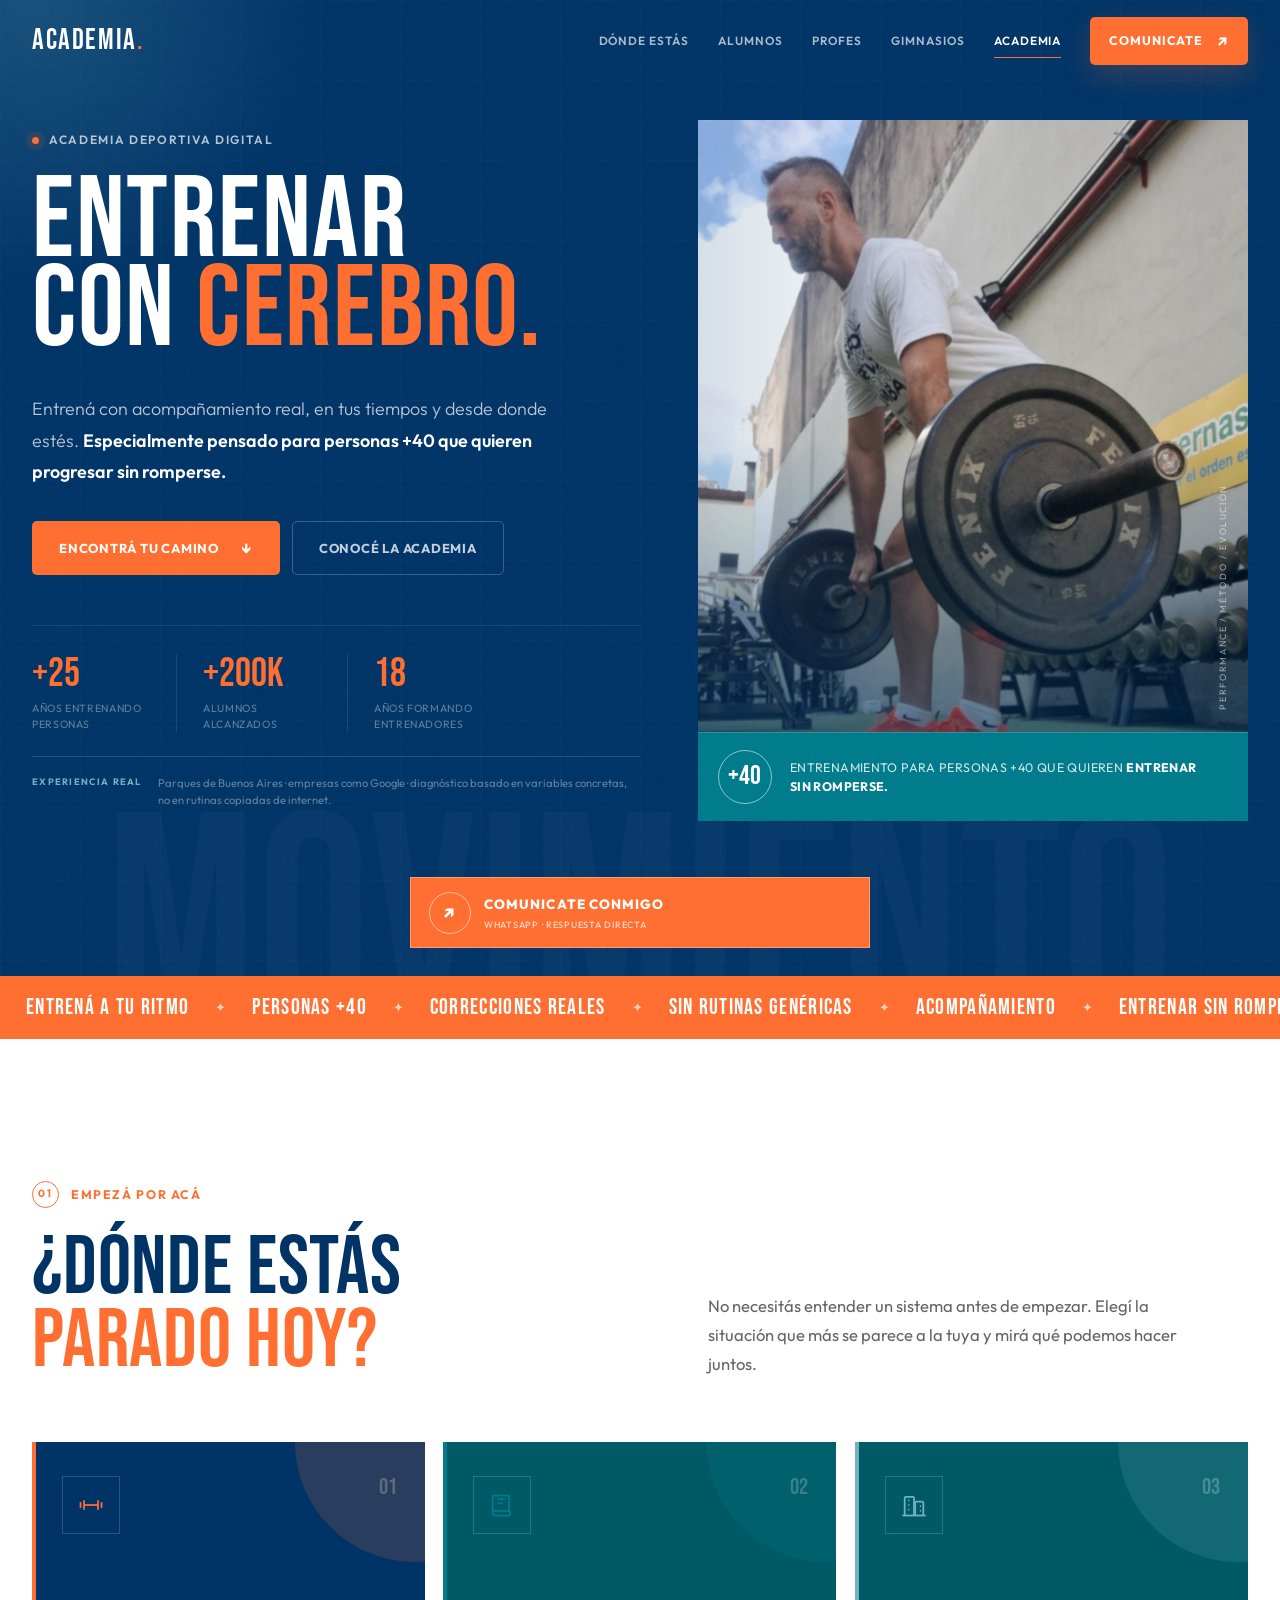
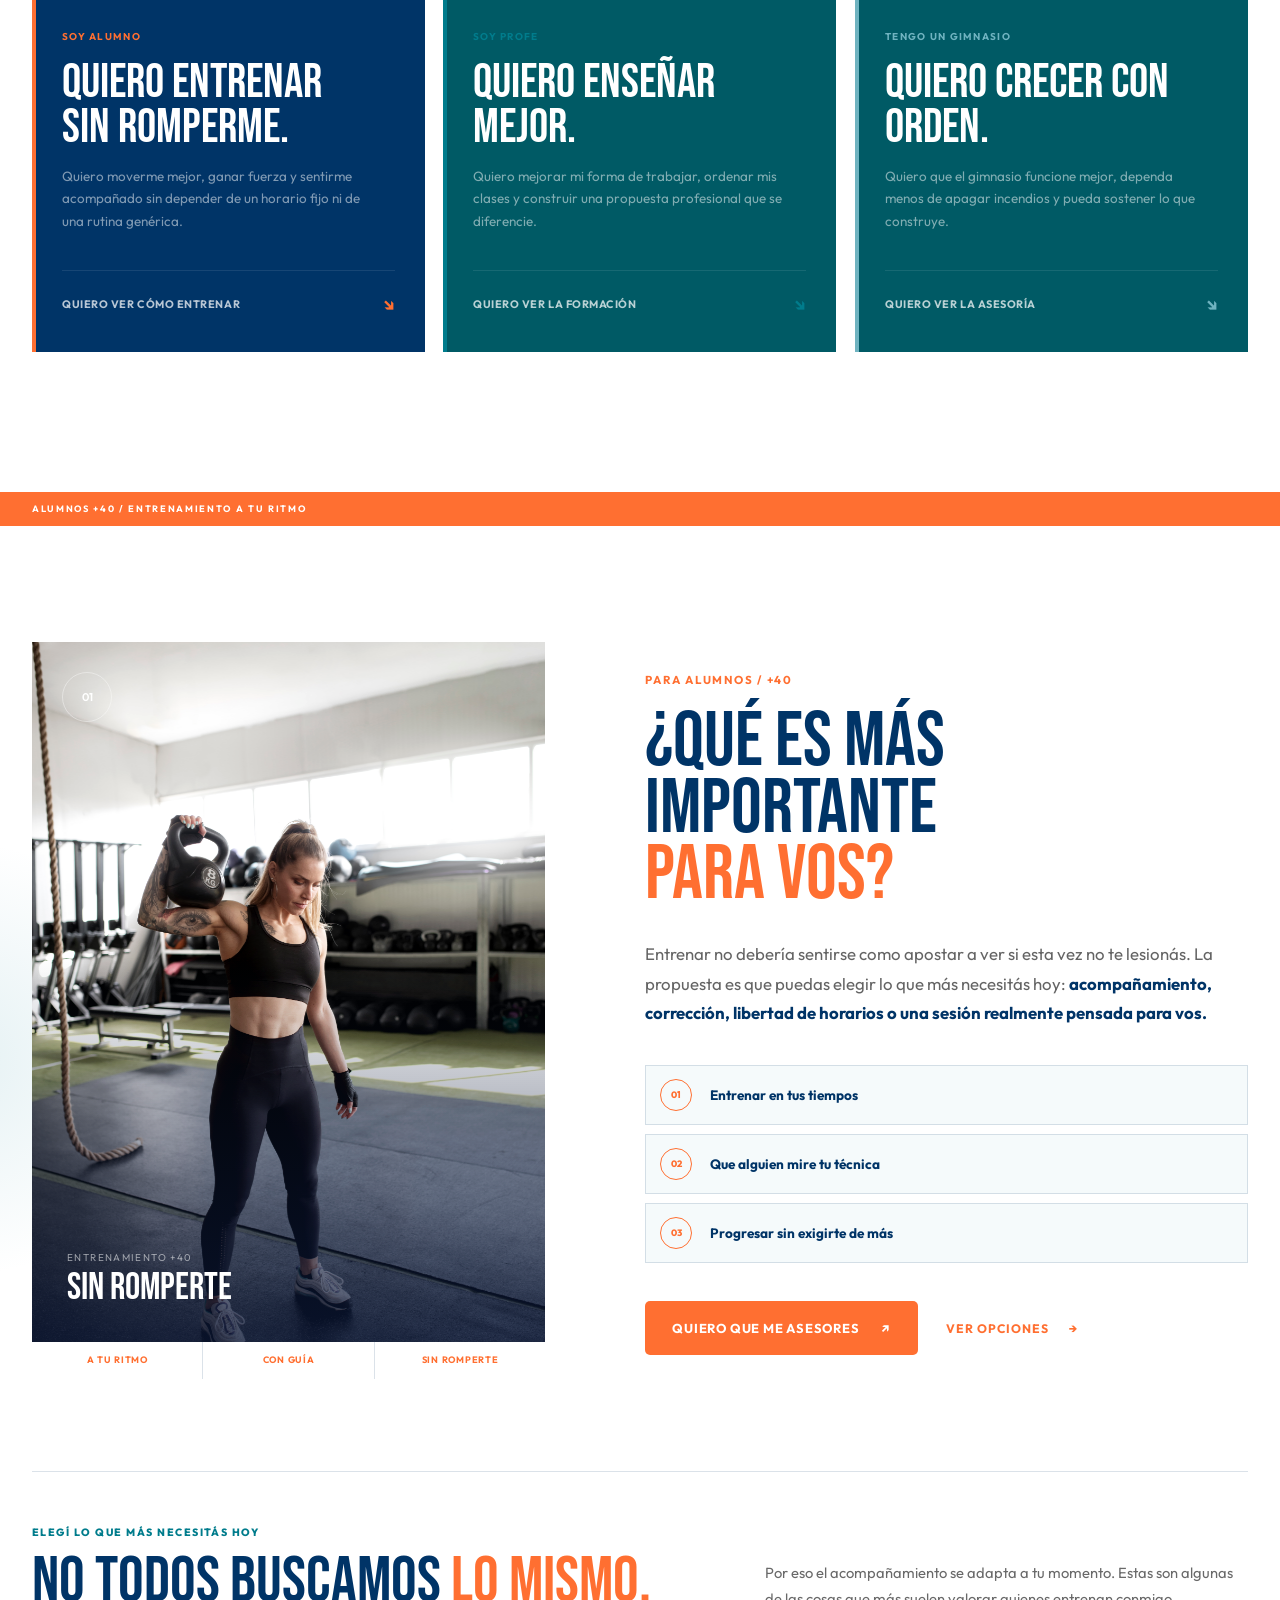
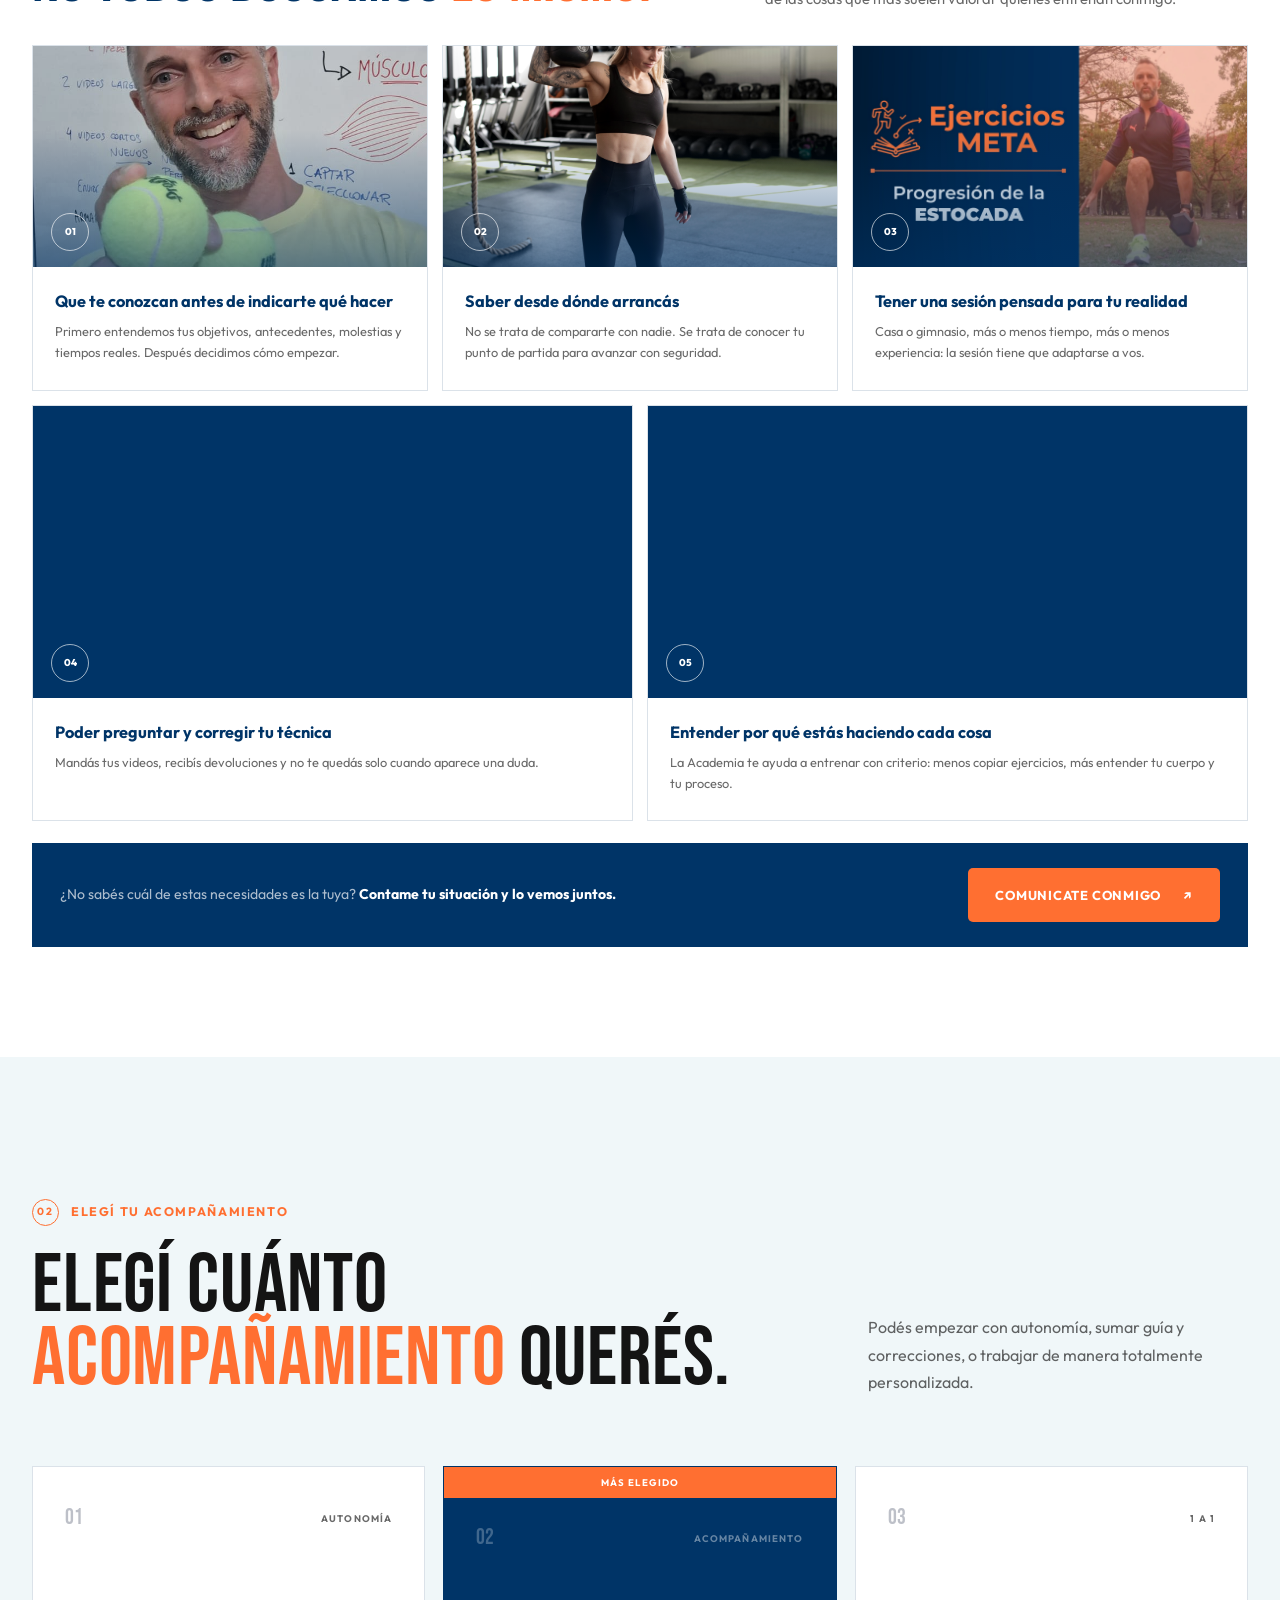
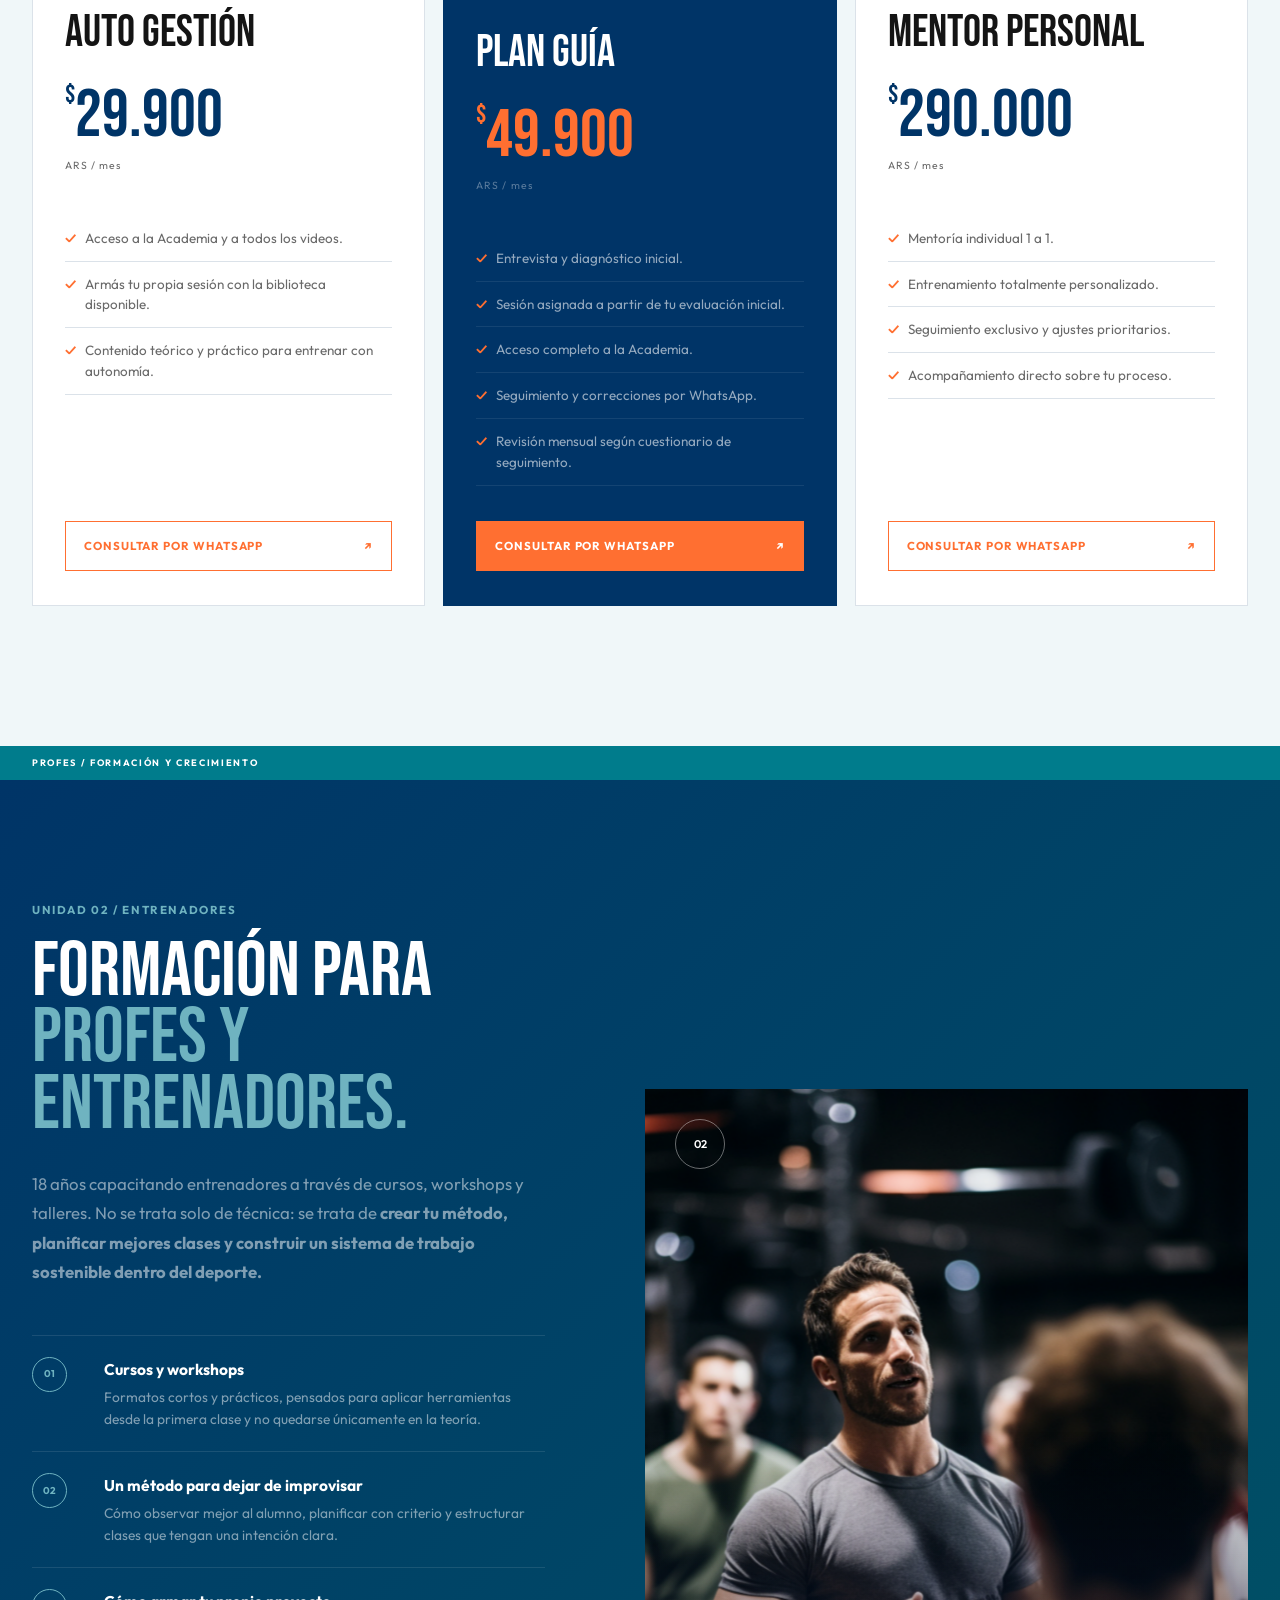
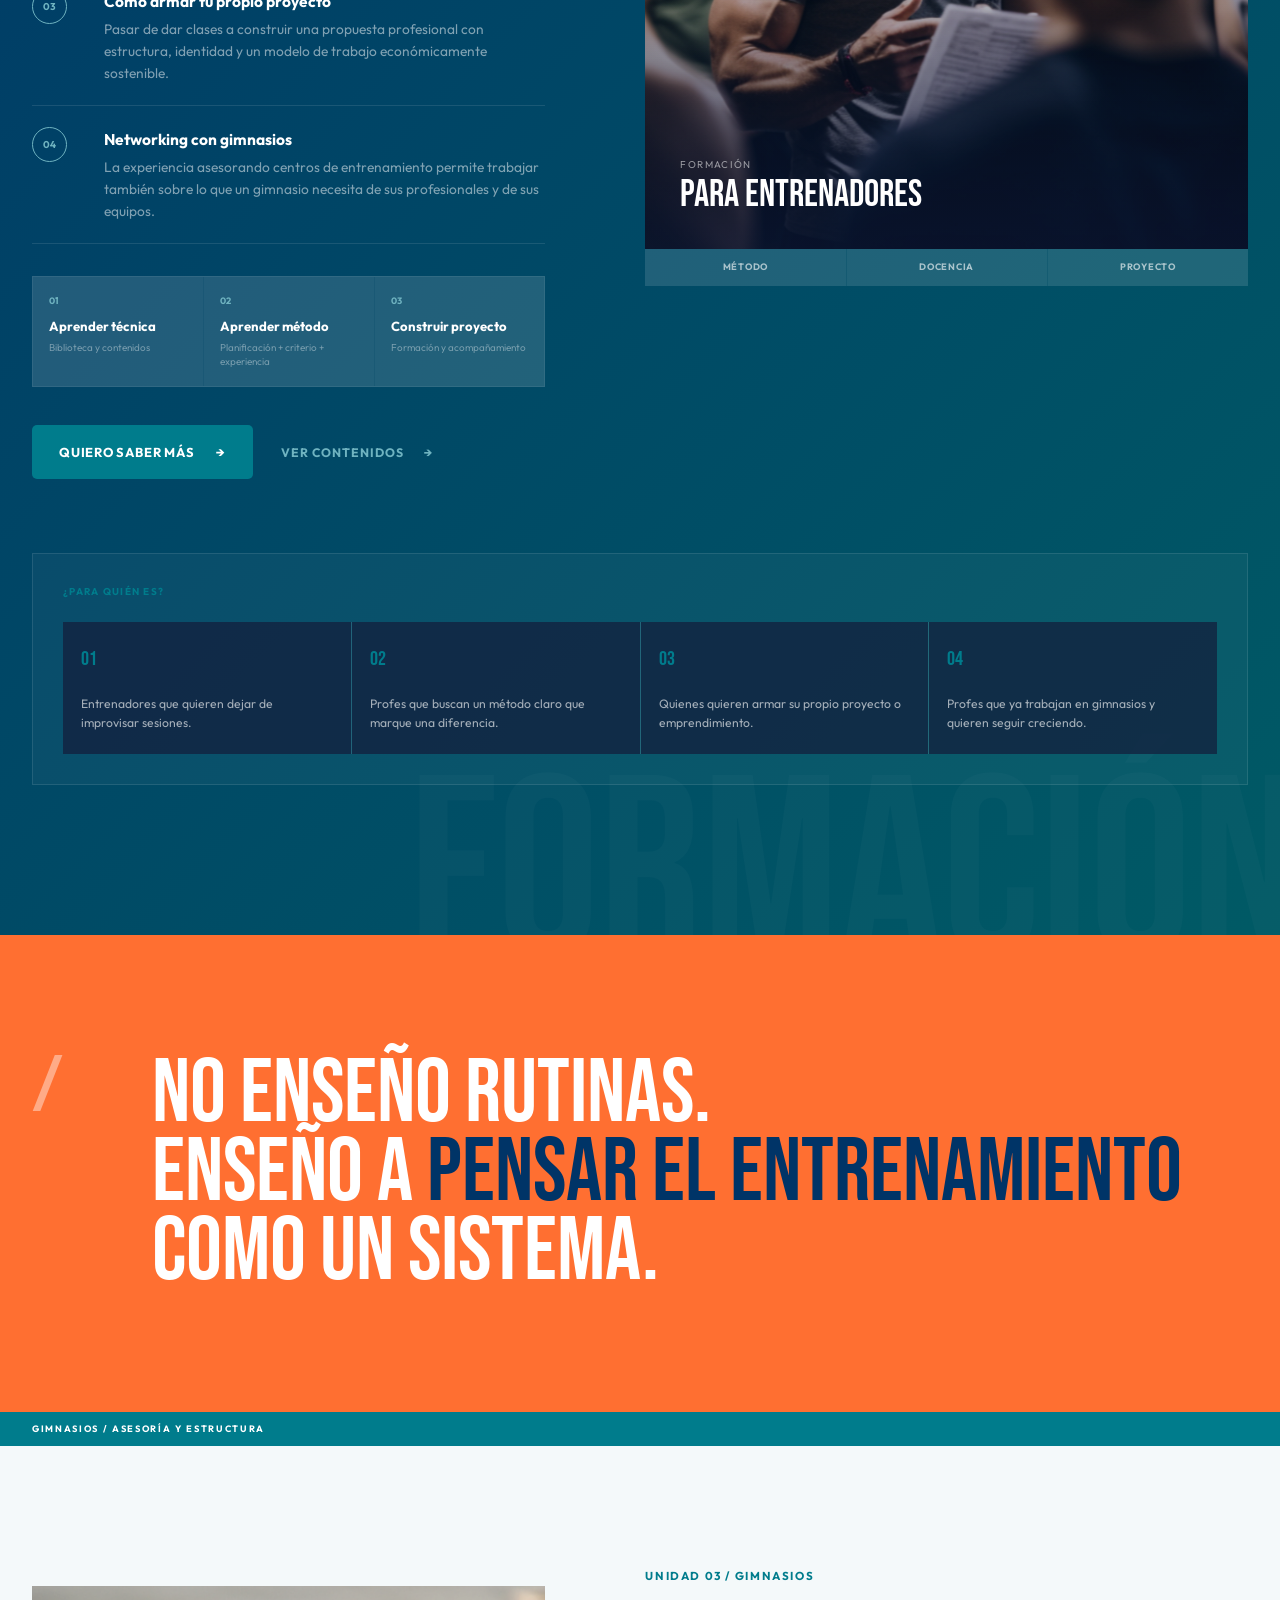
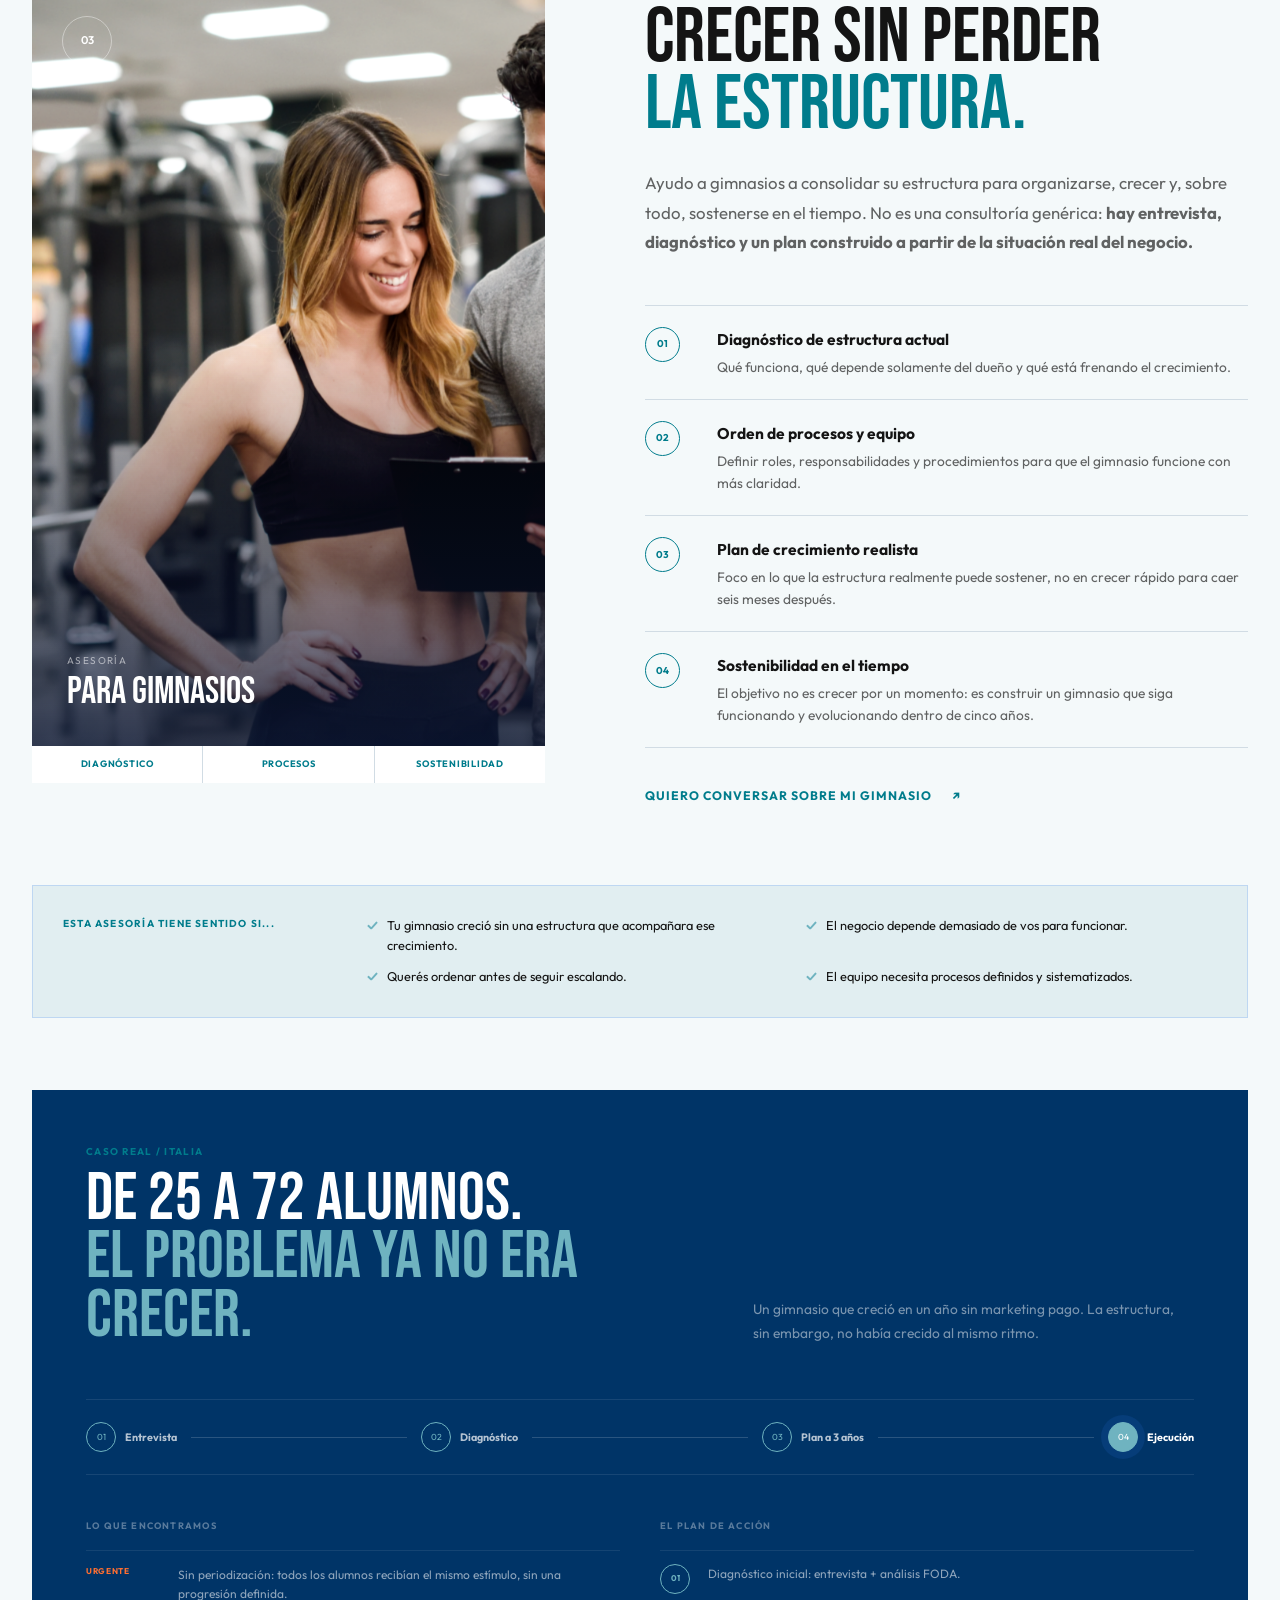
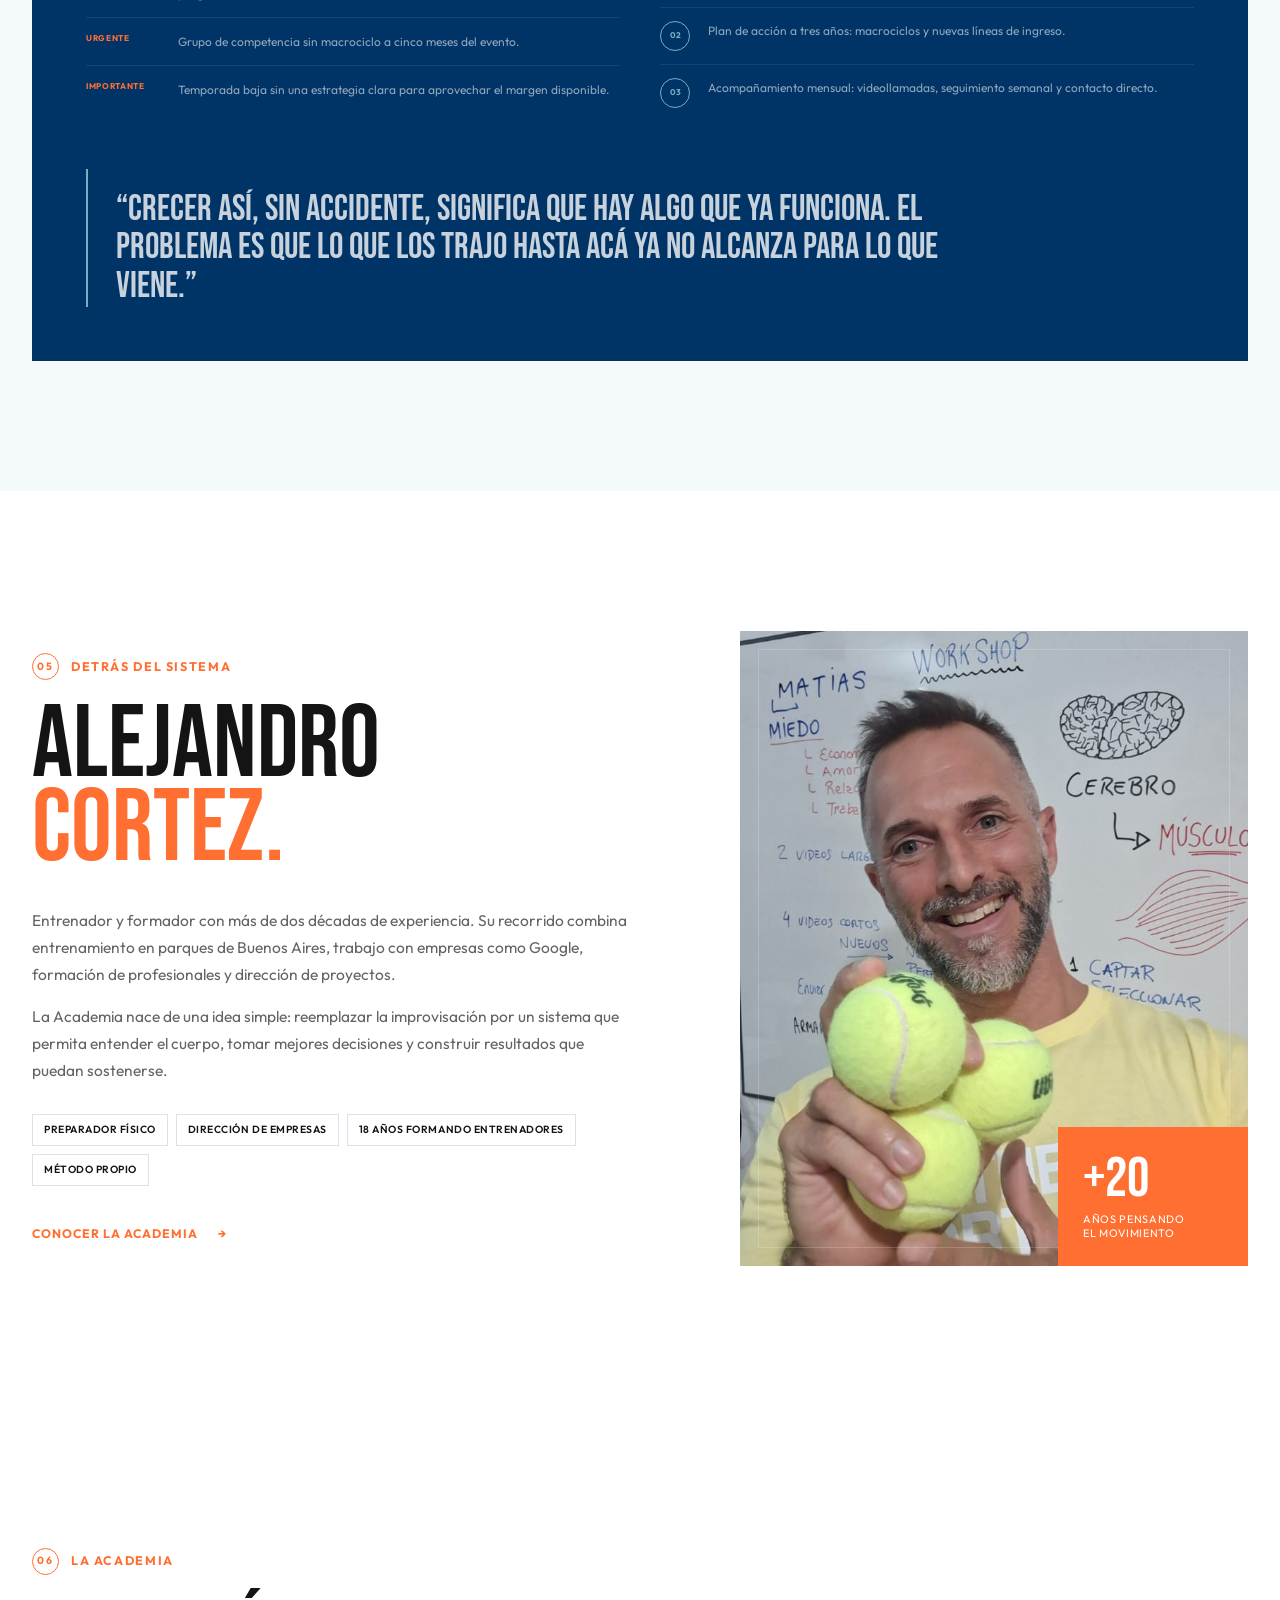
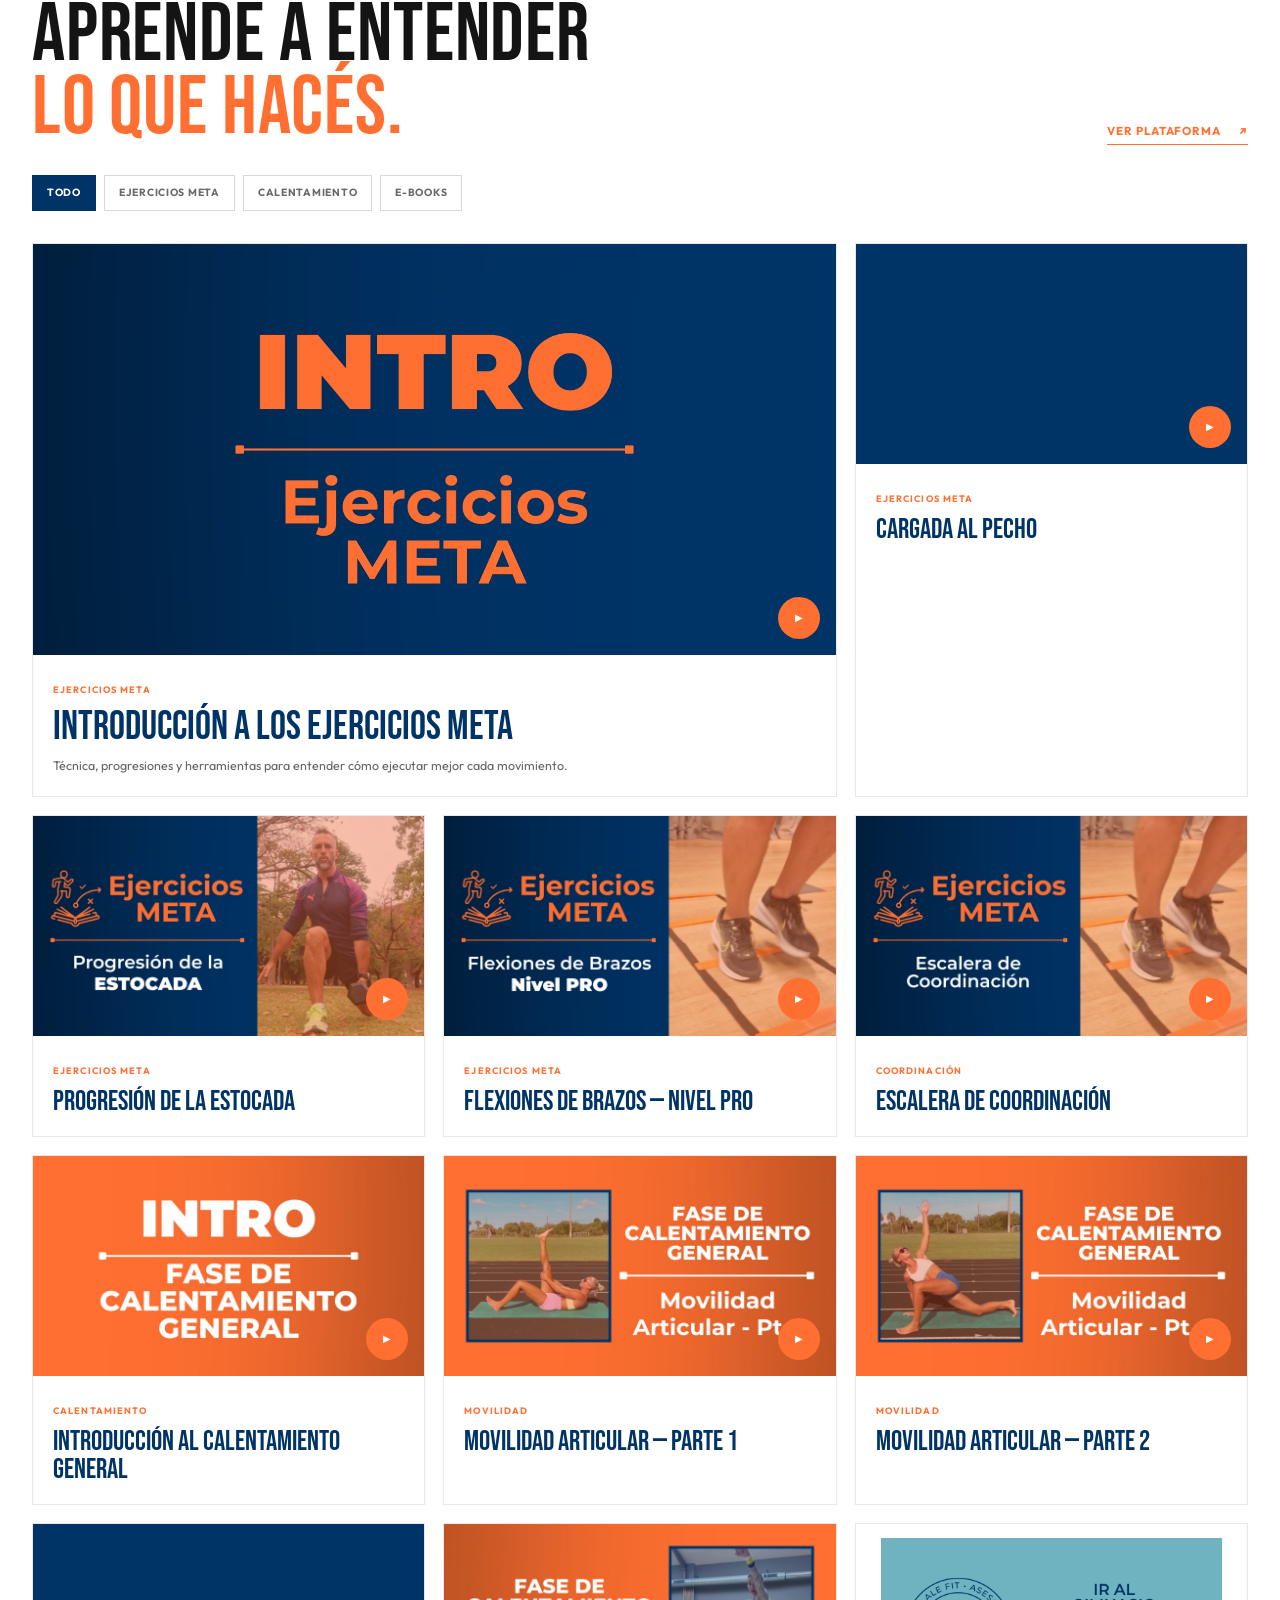
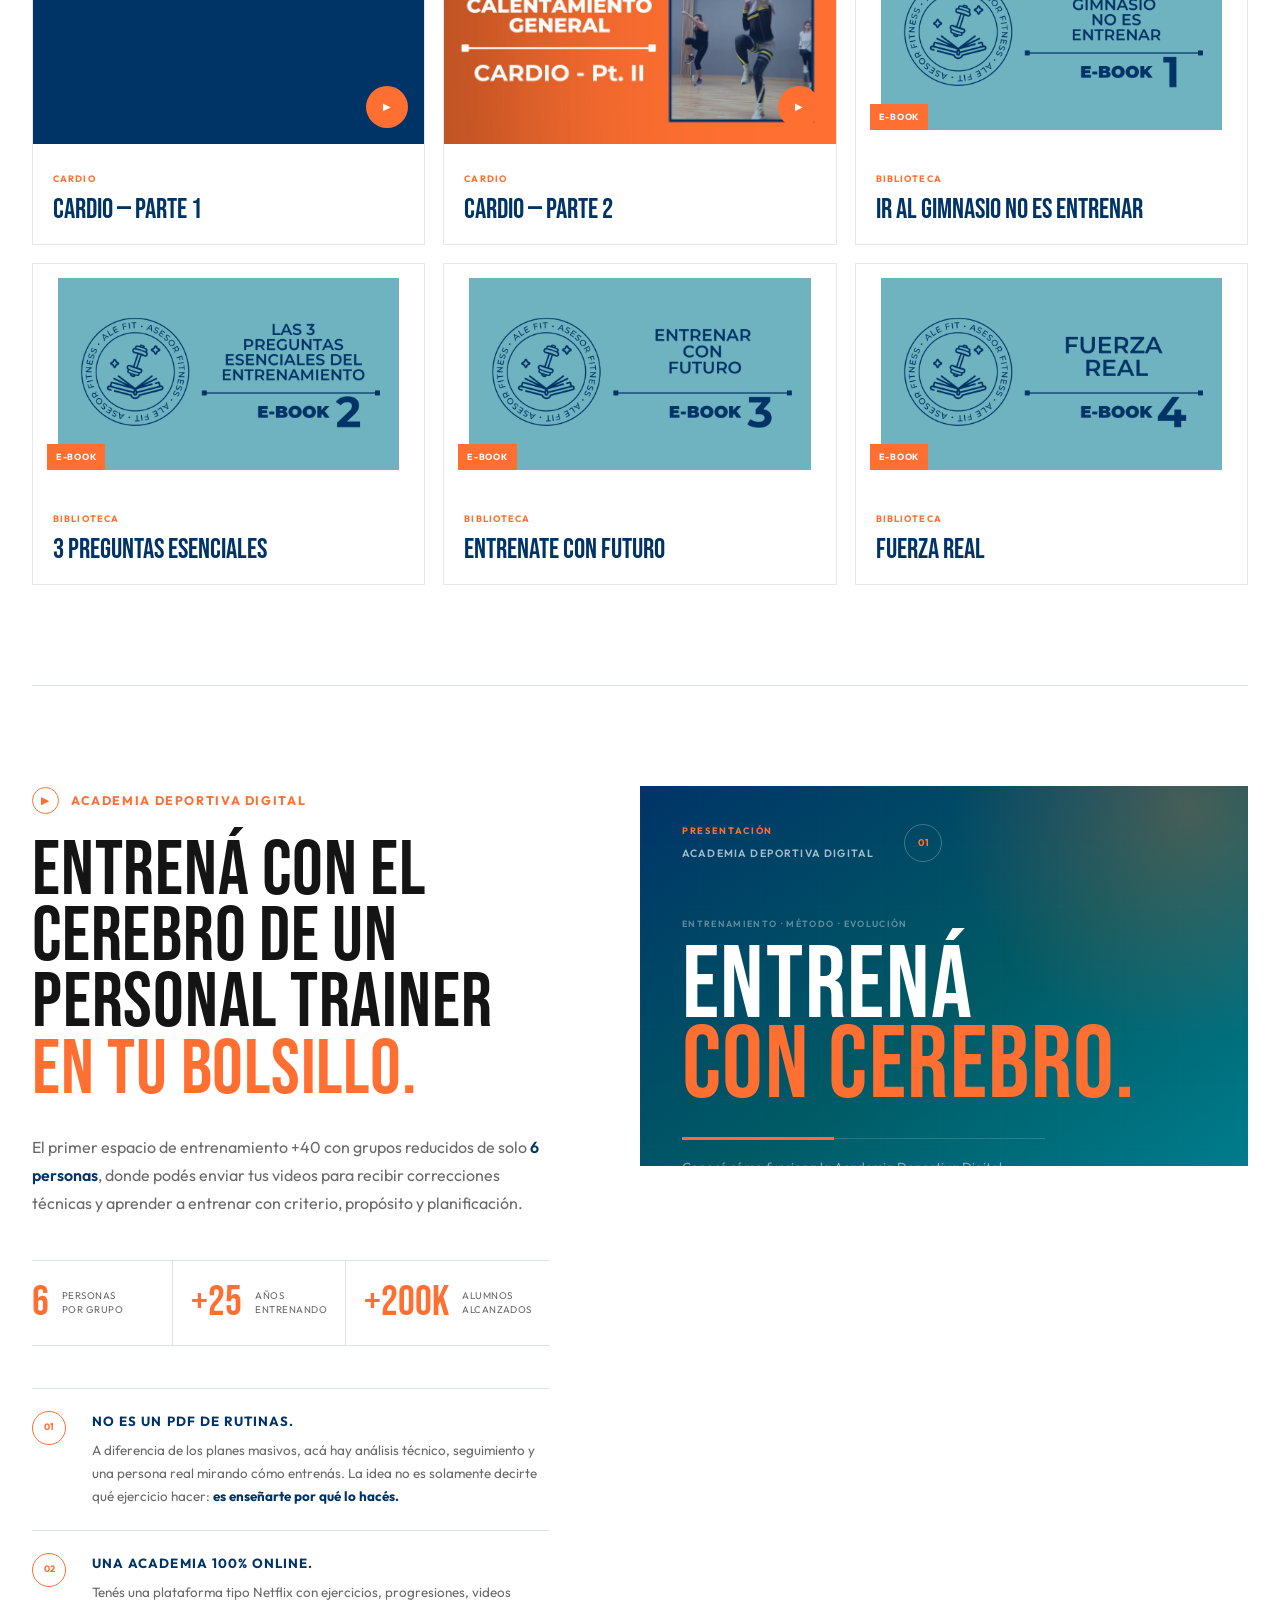
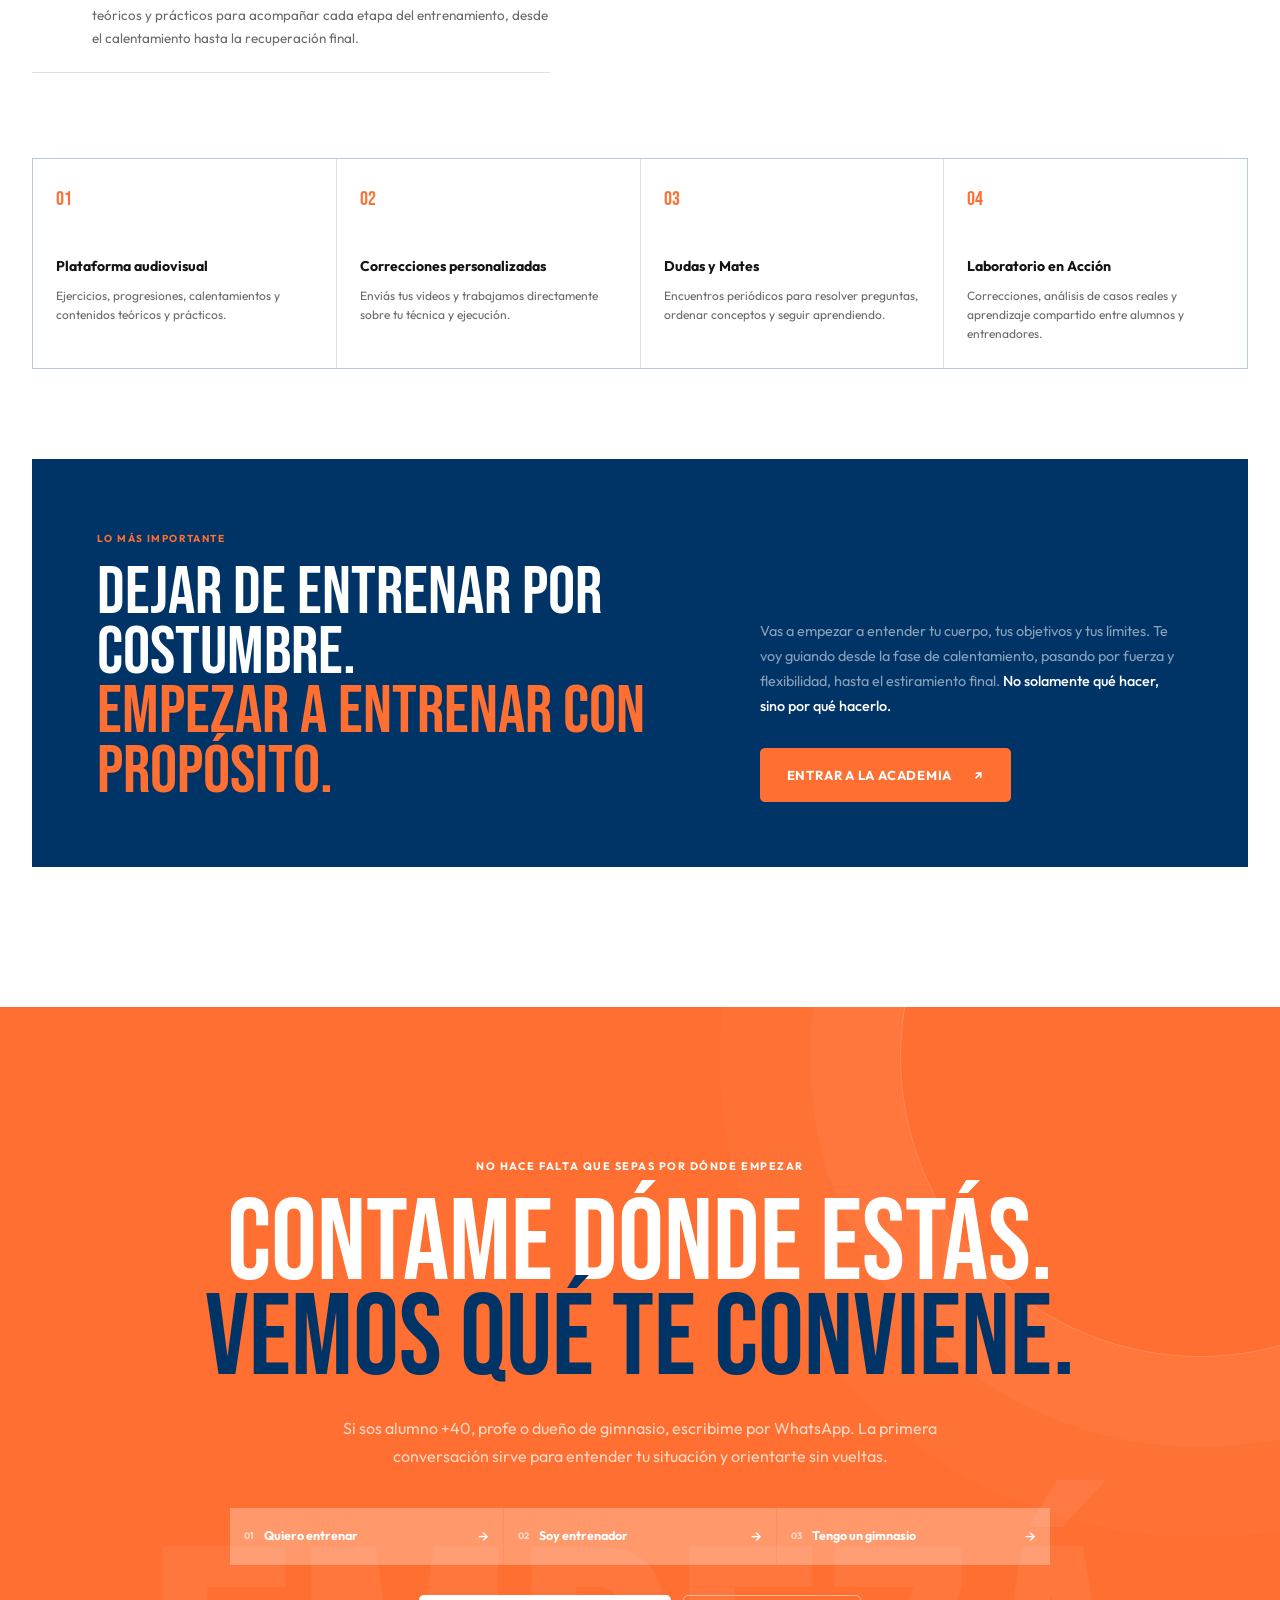
==== commit 9f908ed2: "Actualizacion landing de ventas y nueva paleta" ====
--- a/index.html
+++ b/index.html
@@ -1,12 +1,11 @@
 <!DOCTYPE html>
-
 <html lang="es">
 <head>
 <meta charset="utf-8"/>
 <meta content="width=device-width, initial-scale=1.0" name="viewport"/>
-<meta content="Academia Deportiva Digital de Alejandro Cortez. Entrenamiento personal a distancia, formación para entrenadores y asesoría para gimnasios con método, diagnóstico y planificación." name="description"/>
-<meta content="#0b1735" name="theme-color"/>
-<title>Academia Deportiva Digital — Alejandro Cortez</title>
+<meta content="Academia Deportiva Digital de Alejandro Cortez. Entrenamiento para personas +40, formación para profes y asesoría para gimnasios." name="description"/>
+<meta content="#003467" name="theme-color"/>
+<title>Academia Deportiva Digital — Entrená sin romperte</title>
 <link href="https://fonts.googleapis.com" rel="preconnect"/>
 <link crossorigin="" href="https://fonts.gstatic.com" rel="preconnect"/>
 <link href="https://fonts.googleapis.com/css2?family=Bebas+Neue&amp;family=Outfit:wght@300;400;500;600;700;800&amp;display=swap" rel="stylesheet"/>
@@ -27,29 +26,13 @@
 <header class="site-header" id="siteHeader">
 <nav aria-label="Navegación principal" class="nav container">
 <a aria-label="Academia Deportiva Digital, inicio" class="brand" href="#inicio">ACADEMIA<span>.</span></a>
-<div class="nav__desktop">
-<a class="nav__link" href="#metodo">El método</a>
-<a class="nav__link" href="#sistema-ingreso">El sistema</a>
-<a class="nav__link" href="#alumnos">Alumnos</a>
-<a class="nav__link" href="#entrenadores">Entrenadores</a>
-<a class="nav__link" href="#gimnasios">Gimnasios</a><a class="nav__link" href="#contenido">Academia</a>
-<a class="nav__cta" href="https://www.klouser.app" rel="noopener noreferrer" target="_blank">Entrar <span>↗</span></a>
-</div>
+<div class="nav__desktop"><a class="nav__link" href="#caminos">Dónde estás</a><a class="nav__link" href="#alumnos">Alumnos</a><a class="nav__link" href="#entrenadores">Profes</a><a class="nav__link" href="#gimnasios">Gimnasios</a><a class="nav__link" href="#contenido">Academia</a><a class="nav__cta" href="https://wa.me/5491131763631?text=Hola%20Ale%2C%20vi%20la%20web%20de%20Academia%20Deportiva%20Digital%20y%20quiero%20que%20me%20cuentes%20cu%C3%A1l%20opci%C3%B3n%20es%20mejor%20para%20m%C3%AD." rel="noopener noreferrer" target="_blank">Comunicate <span>↗</span></a></div>
 <button aria-controls="mobileMenu" aria-expanded="false" aria-label="Abrir menú" class="menu-toggle" id="menuToggle" type="button">
 <span></span><span></span>
 </button>
 </nav>
 <div aria-hidden="true" class="mobile-menu" id="mobileMenu">
-<div class="mobile-menu__inner">
-<a class="mobile-link" href="#metodo"><span>01</span>El método</a>
-<a class="mobile-link" href="#sistema-ingreso"><span>02</span>El sistema</a>
-<a class="mobile-link" href="#alumnos"><span>03</span>Alumnos</a>
-<a class="mobile-link" href="#entrenadores"><span>04</span>Entrenadores</a>
-<a class="mobile-link" href="#gimnasios"><span>05</span>Gimnasios</a>
-<a class="mobile-link" href="#contenido"><span>06</span>Academia</a>
-<a class="mobile-link" href="#sobre-ale"><span>07</span>Sobre Ale</a>
-<a class="mobile-menu__cta" href="https://www.klouser.app" rel="noopener noreferrer" target="_blank">Entrar a la Academia <span>↗</span></a>
-</div>
+<div class="mobile-menu__inner"><a class="mobile-link" href="#caminos"><span>01</span>Dónde estás</a><a class="mobile-link" href="#alumnos"><span>02</span>Alumnos</a><a class="mobile-link" href="#entrenadores"><span>03</span>Profes</a><a class="mobile-link" href="#gimnasios"><span>04</span>Gimnasios</a><a class="mobile-link" href="#contenido"><span>05</span>Academia</a><a class="mobile-link" href="#sobre-ale"><span>06</span>Sobre Ale</a><a class="mobile-menu__cta" href="https://wa.me/5491131763631?text=Hola%20Ale%2C%20vi%20la%20web%20de%20Academia%20Deportiva%20Digital%20y%20quiero%20recibir%20informaci%C3%B3n." rel="noopener noreferrer" target="_blank">Comunicate conmigo <span>↗</span></a></div>
 </div>
 </header>
 <main id="contenido-principal">
@@ -67,11 +50,8 @@
 <span class="hero__title-line hero-animate">ENTRENAR</span>
 <span class="hero__title-line hero-animate">CON <em>CEREBRO.</em></span>
 </h1>
-<p class="hero__description hero-animate">Entrenamiento, formación y gestión deportiva con una misma lógica: <strong>diagnosticar, planificar y entender antes de ejecutar.</strong></p>
-<div class="hero__actions hero-animate">
-<a class="button button--primary" href="#caminos">Encontrá tu camino <span class="button__arrow">↓</span></a>
-<a class="button button--ghost" href="#metodo">Conocé el sistema</a>
-</div>
+<p class="hero__description hero-animate">Entrená con acompañamiento real, en tus tiempos y desde donde estés. <strong>Especialmente pensado para personas +40 que quieren progresar sin romperse.</strong></p>
+<div class="hero__actions hero-animate"><a class="button button--primary" href="#caminos">Encontrá tu camino <span class="button__arrow">↓</span></a><a class="button button--ghost" href="#contenido">Conocé la Academia</a></div>
 <div aria-label="Datos de trayectoria" class="hero__stats hero-animate">
 <div class="hero-stat">
 <strong data-count="25" data-prefix="+">+0</strong>
@@ -97,35 +77,26 @@
 <div aria-hidden="true" class="hero__vertical-text">PERFORMANCE / MÉTODO / EVOLUCIÓN</div>
 </div>
 <!-- La información queda fuera de la foto para no tapar el contenido visual -->
-<div aria-label="Pilares del sistema" class="hero__visual-meta">
-<div><span>01</span><p><small>SISTEMA</small><strong>MARI</strong></p></div>
-<div><span>02</span><p><small>DIAGNÓSTICO</small><strong>PODIO</strong></p></div>
-<div><span>03</span><p><small>PLANIFICACIÓN</small><strong>MATRIZ 54</strong></p></div>
-</div>
-</div>
-</div>
-<div aria-hidden="true" class="hero__big-word">MOVIMIENTO</div>
-<a aria-label="Bajar a los caminos" class="scroll-indicator" href="#caminos">
-<span>SCROLL</span><div class="scroll-indicator__line"><i></i></div>
-</a>
+<div aria-label="Entrenamiento para personas mayores de 40 años" class="hero__photo-promise"><span>+40</span><p>Entrenamiento para personas +40 que quieren <strong>entrenar sin romperse.</strong></p></div>
+</div>
+</div>
+<div class="hero__contact-wrap hero-animate"><a aria-label="Comunicate conmigo por WhatsApp" class="hero__contact-button" href="https://wa.me/5491131763631?text=Hola%20Ale%2C%20vi%20la%20web%20de%20Academia%20Deportiva%20Digital.%20Quiero%20contarte%20mi%20situaci%C3%B3n%20y%20saber%20c%C3%B3mo%20puedo%20empezar." rel="noopener noreferrer" target="_blank"><span class="hero__contact-icon">↗</span>Comunicate conmigo<small>WhatsApp · respuesta directa</small></a></div><div aria-hidden="true" class="hero__big-word">MOVIMIENTO</div>
+
 </section>
 <!-- TICKER -->
 <section aria-label="Conceptos de la Academia" class="ticker">
 <div class="ticker__track">
-<div class="ticker__content">
-<span>DIAGNÓSTICO</span><i>✦</i><span>PLANIFICACIÓN</span><i>✦</i><span>PODIO</span><i>✦</i><span>MATRIZ 54</span><i>✦</i><span>MARI</span><i>✦</i><span>EVOLUCIÓN</span><i>✦</i>
-<span>DIAGNÓSTICO</span><i>✦</i><span>PLANIFICACIÓN</span><i>✦</i><span>PODIO</span><i>✦</i><span>MATRIZ 54</span><i>✦</i><span>MARI</span><i>✦</i><span>EVOLUCIÓN</span><i>✦</i>
-</div>
+<div class="ticker__content"><span>ENTRENÁ A TU RITMO</span><i>✦</i><span>PERSONAS +40</span><i>✦</i><span>CORRECCIONES REALES</span><i>✦</i><span>SIN RUTINAS GENÉRICAS</span><i>✦</i><span>ACOMPAÑAMIENTO</span><i>✦</i><span>ENTRENAR SIN ROMPERTE</span><i>✦</i><span>ENTRENÁ A TU RITMO</span><i>✦</i><span>PERSONAS +40</span><i>✦</i><span>CORRECCIONES REALES</span><i>✦</i><span>SIN RUTINAS GENÉRICAS</span><i>✦</i><span>ACOMPAÑAMIENTO</span><i>✦</i><span>ENTRENAR SIN ROMPERTE</span><i>✦</i></div>
 </div>
 </section>
 <!-- CAMINOS -->
 <section class="paths section" id="caminos">
 <div class="container">
 <header class="section-header">
-<div class="section-kicker" data-reveal=""><span>01</span>¿Quién sos?</div>
+<div class="section-kicker" data-reveal=""><span>01</span>Empezá por acá</div>
 <div class="section-header__grid">
-<h2 class="section-title" data-reveal="">TRES CAMINOS.<br/><em>UN MISMO SISTEMA.</em></h2>
-<p class="section-description" data-reveal="">Tres necesidades distintas, una misma base de trabajo: el sistema MARI. Elegí el camino que mejor describe tu situación actual.</p>
+<h2 class="section-title" data-reveal="">¿DÓNDE ESTÁS <em>PARADO HOY?</em></h2>
+<p class="section-description" data-reveal="">No necesitás entender un sistema antes de empezar. Elegí la situación que más se parece a la tuya y mirá qué podemos hacer juntos.</p>
 </div>
 </header>
 <div class="paths__grid">
@@ -136,10 +107,10 @@
 </div>
 <div class="path-card__content">
 <span class="path-card__label">SOY ALUMNO</span>
-<h3>Quiero entrenar a mi medida.</h3>
-<p>Quiero entrenar a distancia, en mis tiempos libres, desde casa o desde mi gym, con una sesión pensada para mí y no una rutina genérica.</p>
-</div>
-<div class="path-card__footer"><span>Solicitar sesión de entrenamiento</span><strong>↘</strong></div>
+<h3>Quiero entrenar sin romperme.</h3>
+<p>Quiero moverme mejor, ganar fuerza y sentirme acompañado sin depender de un horario fijo ni de una rutina genérica.</p>
+</div>
+<div class="path-card__footer"><span>Quiero ver cómo entrenar</span><strong>↘</strong></div>
 </a>
 <a class="path-card path-card--purple" data-delay="90" data-reveal="" data-tilt-card="" href="#entrenadores">
 <div class="path-card__number">02</div>
@@ -147,11 +118,11 @@
 <svg fill="none" stroke="currentColor" stroke-width="1.5" viewbox="0 0 24 24"><path d="M4 19.5V6a2 2 0 0 1 2-2h11a1 1 0 0 1 1 1v13"></path><path d="M6 17h11a2 2 0 0 1 2 2 2 2 0 0 1-2 2H6a2 2 0 0 1 0-4Z"></path><path d="M8 7h7"></path><path d="M8 10.5h5"></path></svg>
 </div>
 <div class="path-card__content">
-<span class="path-card__label">SOY ENTRENADOR</span>
-<h3>Quiero profesionalizarme.</h3>
-<p>Quiero formarme, mejorar mi método de trabajo o construir un proyecto propio dentro del entrenamiento.</p>
-</div>
-<div class="path-card__footer"><span>Ver formación</span><strong>↘</strong></div>
+<span class="path-card__label">SOY PROFE</span>
+<h3>Quiero enseñar mejor.</h3>
+<p>Quiero mejorar mi forma de trabajar, ordenar mis clases y construir una propuesta profesional que se diferencie.</p>
+</div>
+<div class="path-card__footer"><span>Quiero ver la formación</span><strong>↘</strong></div>
 </a>
 <a class="path-card path-card--blue" data-delay="180" data-reveal="" data-tilt-card="" href="#gimnasios">
 <div class="path-card__number">03</div>
@@ -160,247 +131,50 @@
 </div>
 <div class="path-card__content">
 <span class="path-card__label">TENGO UN GIMNASIO</span>
-<h3>Quiero ordenar y sostener.</h3>
-<p>Quiero ordenar la estructura de mi gimnasio, profesionalizar procesos y sostener el crecimiento en el tiempo.</p>
-</div>
-<div class="path-card__footer"><span>Ver asesoría</span><strong>↘</strong></div>
+<h3>Quiero crecer con orden.</h3>
+<p>Quiero que el gimnasio funcione mejor, dependa menos de apagar incendios y pueda sostener lo que construye.</p>
+</div>
+<div class="path-card__footer"><span>Quiero ver la asesoría</span><strong>↘</strong></div>
 </a>
 </div>
 </div>
 </section>
 <!-- MÉTODO -->
-<section class="method section section--dark" id="metodo">
-<div aria-hidden="true" class="method__background-word">MÉTODO</div>
-<div class="container">
-<header class="section-header section-header--light">
-<div class="section-kicker" data-reveal=""><span>02</span>El sistema</div>
-<div class="section-header__grid">
-<h2 class="section-title" data-reveal="">MENOS AZAR.<br/><em>MÁS INFORMACIÓN.</em></h2>
-<p class="section-description" data-reveal="">MARI — Mapa de Autonomía y Rendimiento Individual — evalúa tu situación actual y organiza la sesión por fases: calentamiento general y específico, desarrollo y recuperación. PODIO define el punto de partida y la Matriz 54 transforma esa información en una sesión concreta.</p>
-</div>
-</header>
-<div class="method-flow">
-<div class="method-step" data-reveal="">
-<span class="method-step__number">01</span><div class="method-step__circle">27</div><h3>Datos</h3><p>Formulario + entrevista para entender contexto, objetivos y antecedentes.</p>
-</div>
-<div aria-hidden="true" class="method-connector"><span></span><i>→</i></div>
-<div class="method-step" data-delay="90" data-reveal="">
-<span class="method-step__number">02</span><div class="method-step__circle">9</div><h3>PODIO</h3><p>Un nivel de rendimiento para ubicar dónde estás hoy.</p>
-</div>
-<div aria-hidden="true" class="method-connector"><span></span><i>→</i></div>
-<div class="method-step" data-delay="180" data-reveal="">
-<span class="method-step__number">03</span><div class="method-step__circle">54</div><h3>Matriz</h3><p>54 variantes según nivel, entorno y complejidad.</p>
-</div>
-<div aria-hidden="true" class="method-connector"><span></span><i>→</i></div>
-<div class="method-step method-step--featured" data-delay="270" data-reveal="">
-<span class="method-step__number">04</span><div class="method-step__circle">✓</div><h3>Acción</h3><p>Una sesión planificada por fases y coherente con la persona.</p>
-</div>
-</div>
-<div class="method-quote" data-reveal="">
-<span class="method-quote__mark">“</span>
-<p>No se trata de darte una rutina. Se trata de entender <strong>por qué esa sesión tiene sentido para vos.</strong></p>
-</div>
-<a class="method__next" data-reveal="" href="#sistema-ingreso">Ver cómo entra una persona al sistema <span>↓</span></a>
-</div>
-</section>
+
 <!-- SISTEMA DE INGRESO — MISMA ESTÉTICA, CONTENIDO DEL SISTEMA -->
-<section class="entry-system section" id="sistema-ingreso">
-<div class="container">
-<header class="entry-system__header">
-<div class="section-kicker" data-reveal=""><span>03</span>Del contacto a la sesión</div>
-<div class="entry-system__heading-grid">
-<div>
-<h2 class="section-title" data-reveal="">15 PASOS.<br/><em>6 FASES.</em></h2>
-<p class="entry-system__intro" data-reveal="">El sistema de ingreso traduce una conversación inicial en información útil, un nivel PODIO y una sesión definida con criterio.</p>
-</div>
-<div aria-label="16 preguntas de formulario más 11 preguntas de entrevista equivalen a 27 datos" class="entry-equation" data-reveal="">
-<div class="entry-equation__item"><strong>16</strong><span>formulario</span></div>
-<i>+</i>
-<div class="entry-equation__item entry-equation__item--accent"><strong>11</strong><span>entrevista</span></div>
-<i>=</i>
-<div class="entry-equation__item entry-equation__item--result"><strong>27</strong><span>datos reales</span></div>
-</div>
-</div>
-</header>
-<div class="entry-summary" data-reveal="">
-<button class="entry-summary__tab is-active" data-entry-target="fase-01" type="button"><span>01</span>Captación</button>
-<button class="entry-summary__tab" data-entry-target="fase-02" type="button"><span>02</span>Calificación</button>
-<button class="entry-summary__tab" data-entry-target="fase-03" type="button"><span>03</span>Diagnóstico</button>
-<button class="entry-summary__tab" data-entry-target="fase-04" type="button"><span>04</span>Decisión</button>
-<button class="entry-summary__tab" data-entry-target="fase-05" type="button"><span>05</span>Onboarding</button>
-<button class="entry-summary__tab" data-entry-target="fase-06" type="button"><span>06</span>Ejecución</button>
-</div>
-<div class="entry-phases">
-<article class="entry-phase is-open" data-entry-phase="" id="fase-01">
-<button aria-expanded="true" class="entry-phase__head" type="button">
-<div><span>01 / CAPTACIÓN</span><h3>El primer contacto abre una conversación real.</h3></div><i>−</i>
-</button>
-<div class="entry-phase__body">
-<div class="entry-step"><span>01</span><div><h4>Meta Ads → WhatsApp</h4><p>La persona llega desde el anuncio y escribe directo, sin recorridos innecesarios.</p></div></div>
-<div class="entry-step"><span>02</span><div><h4>Primer mensaje personal</h4><p>Ale busca comprender la situación antes de ofrecer algo genérico.</p></div></div>
-<div class="entry-step"><span>03</span><div><h4>Cómo funciona</h4><p>Si hace falta, se explica el proceso en pocas etapas y se ordenan las dudas iniciales.</p></div></div>
-</div>
-</article>
-<article class="entry-phase" data-entry-phase="" id="fase-02">
-<button aria-expanded="false" class="entry-phase__head" type="button">
-<div><span>02 / CALIFICACIÓN COMERCIAL</span><h3>La propuesta correcta depende de la necesidad real.</h3></div><i>+</i>
-</button>
-<div class="entry-phase__body">
-<div class="entry-step"><span>04</span><div><h4>Presentación de los tres planes</h4><p>Auto Gestión, Guía y Mentor Personal: tres niveles de acompañamiento, no una única respuesta para todos.</p></div></div>
-<div class="entry-step"><span>05</span><div><h4>Agendado de videollamada</h4><p>Para Plan Guía, el proceso continúa con entrevista y diagnóstico.</p></div></div>
-</div>
-</article>
-<article class="entry-phase entry-phase--featured" data-entry-phase="" id="fase-03">
-<button aria-expanded="false" class="entry-phase__head" type="button">
-<div><span>03 / DIAGNÓSTICO</span><h3>El punto donde la información se vuelve criterio.</h3></div><i>+</i>
-</button>
-<div class="entry-phase__body">
-<div class="entry-step"><span>06</span><div><h4>Formulario — 16 preguntas</h4><p>Edad, experiencia, objetivos, lesiones, entorno y recursos disponibles.</p></div></div>
-<div class="entry-step entry-step--wide"><span>07</span><div><h4>Entrevista personal — 11 preguntas cualitativas</h4><p>15 a 30 minutos para leer lo que un formulario no capta: postura, relación con el cuerpo, historia deportiva, tolerancia, vitalidad, expectativas y conciencia corporal.</p><div class="entry-tags"><span>Objetivo real</span><span>Postura</span><span>Historia deportiva</span><span>Dolor y carga</span><span>Vitalidad</span><span>Movilidad</span><span>Hábitos</span><span>Conciencia corporal</span></div></div></div>
-</div>
-</article>
-<article class="entry-phase" data-entry-phase="" id="fase-04">
-<button aria-expanded="false" class="entry-phase__head" type="button">
-<div><span>04 / DECISIÓN Y PAGO</span><h3>La decisión sucede con toda la información sobre la mesa.</h3></div><i>+</i>
-</button>
-<div class="entry-phase__body entry-phase__body--three">
-<div class="entry-step"><span>08</span><div><h4>Cierre de llamada</h4><p>Se comparte la información completa del plan elegido.</p></div></div>
-<div class="entry-step"><span>09</span><div><h4>Bienvenida</h4><p>Se envían los datos necesarios para completar el ingreso.</p></div></div>
-<div class="entry-step"><span>10</span><div><h4>Confirmación</h4><p>El comprobante confirma el lugar y habilita el onboarding.</p></div></div>
-</div>
-</article>
-<article class="entry-phase" data-entry-phase="" id="fase-05">
-<button aria-expanded="false" class="entry-phase__head" type="button">
-<div><span>05 / ONBOARDING TÉCNICO</span><h3>Acceso, nivel y comunidad se ordenan en secuencia.</h3></div><i>+</i>
-</button>
-<div class="entry-phase__body entry-phase__body--three">
-<div class="entry-step"><span>11</span><div><h4>Acceso a Klouser</h4><p>La persona entra a la Academia y a sus contenidos.</p></div></div>
-<div class="entry-step"><span>12</span><div><h4>Nivel PODIO</h4><p>Las 27 respuestas se cruzan para definir el punto de partida.</p></div></div>
-<div class="entry-step"><span>13</span><div><h4>Grupo por nivel</h4><p>Con el PODIO definido, entra al espacio de seguimiento correspondiente.</p></div></div>
-</div>
-</article>
-<article class="entry-phase" data-entry-phase="" id="fase-06">
-<button aria-expanded="false" class="entry-phase__head" type="button">
-<div><span>06 / EJECUCIÓN</span><h3>La sesión aparece al final del diagnóstico, no al principio.</h3></div><i>+</i>
-</button>
-<div class="entry-phase__body">
-<div class="entry-step"><span>14</span><div><h4>Sesión asignada — Matriz 54</h4><p>Nivel PODIO + entorno + complejidad definen una variante concreta.</p></div></div>
-<div class="entry-step"><span>15</span><div><h4>Seguimiento continuo</h4><p>Correcciones, cargas y dudas sostienen el proceso en el tiempo.</p></div></div>
-</div>
-</article>
-</div>
-<div class="entry-system__cta" data-reveal="">
-<p><span>EL RESULTADO</span> No es una rutina elegida antes de conocerte. Es una sesión que aparece después de entender tu contexto.</p>
-<a class="text-link text-link--orange" href="#alumnos">Ver experiencia para alumnos <span>→</span></a>
-</div>
-</div>
-</section>
+
 <!-- ALUMNOS — MARCADAMENTE NARANJA/CLARO -->
 <section class="audience audience--orange audience--student" id="alumnos">
-<div aria-hidden="true" class="audience__topline"><span>ALUMNOS / SISTEMA EVOLUCIÓN</span></div>
+<div aria-hidden="true" class="audience__topline"><span>ALUMNOS +40 / ENTRENAMIENTO A TU RITMO</span></div>
 <div class="container audience__container">
 <div class="audience__media" data-reveal="">
 <div class="audience__image-wrap">
 <img alt="Alumno realizando entrenamiento personalizado" class="audience__image" decoding="async" loading="lazy" src="./Assets/img/Alumnos/alumno-entrenando.jpg"/>
 <div class="audience__image-shade"></div>
 <span class="audience__index">01</span>
-<div class="audience__media-copy"><small>SISTEMA EVOLUCIÓN</small><strong>PARA ALUMNOS</strong></div>
-</div>
-<div class="audience__media-meta"><span>DIAGNÓSTICO</span><span>SESIÓN</span><span>SEGUIMIENTO</span></div>
+<div class="audience__media-copy"><small>ENTRENAMIENTO +40</small><strong>SIN ROMPERTE</strong></div>
+</div>
+<div class="audience__media-meta"><span>A TU RITMO</span><span>CON GUÍA</span><span>SIN ROMPERTE</span></div>
 </div>
 <div class="audience__content">
-<span class="audience__eyebrow" data-reveal="">UNIDAD 01 / ALUMNOS</span>
-<h2 class="audience__title" data-reveal="">ENTRENAMIENTO PERSONAL<em>A DISTANCIA.</em></h2>
-<p class="audience__lead" data-reveal="">
-        Entrená en tus tiempos, desde tu casa o tu gimnasio, con una sesión construida según tu realidad.
-        No es una clase online sincrónica y no es una rutina genérica: <strong>hay diagnóstico, planificación y seguimiento real.</strong>
-</p>
-<div class="audience__features">
-<article class="feature-row" data-reveal="">
-<span class="feature-row__number">01</span>
-<div><h3>Entrevista personal</h3><p>Te hago preguntas para conocer tus objetivos, antecedentes, posibles molestias y disponibilidad real antes de planificar.</p></div>
-</article>
-<article class="feature-row" data-reveal="">
-<span class="feature-row__number">02</span>
-<div><h3>Diagnóstico PODIO</h3><p>Uso la Matriz MARI para asignarte un nivel de rendimiento y ubicarte con personas que atraviesan una situación y objetivos similares.</p></div>
-</article>
-<article class="feature-row" data-reveal="">
-<span class="feature-row__number">03</span>
-<div><h3>Asignación de tu sesión</h3><p>Tu nivel PODIO, tu entorno —casa o gimnasio— y tus antecedentes definen la sesión. Mes a mes se revisa mediante seguimiento.</p></div>
-</article>
-<article class="feature-row" data-reveal="">
-<span class="feature-row__number">04</span>
-<div><h3>Seguimiento por WhatsApp 24/7</h3><p>Mandás videos, recibís correcciones técnicas, ajustes de carga y respuestas para no entrenar a ciegas.</p></div>
-</article>
-<article class="feature-row" data-reveal="">
-<span class="feature-row__number">05</span>
-<div><h3>Academia digital incluida</h3><p>Sesiones, videos, e-books y material de apoyo para entender no solo qué hacer, sino por qué lo hacés.</p></div>
-</article>
-</div>
-<div class="audience__actions" data-reveal="">
-<a class="button button--primary" href="#planes">Ver planes <span>↓</span></a>
-<a class="text-link" href="#sistema-ingreso">Ver cómo funciona <span>→</span></a>
-</div>
-</div>
-</div>
-<div class="container audience-extra">
-<div class="fit-check" data-reveal="">
-<article class="fit-panel fit-panel--yes">
-<span class="fit-panel__eyebrow">ES PARA VOS SI...</span>
-<ul>
-<li>Sentís que en el gimnasio no te corrigen o no te explican lo suficiente.</li>
-<li>No podés coordinar un día y horario fijo para una clase online.</li>
-<li>Querés compartir el costo de un personal trainer dentro de un grupo reducido.</li>
-<li>Querés consultar los ejercicios cuando quieras y enviarme videos para corregir tu técnica.</li>
-</ul>
-</article>
-<article class="fit-panel fit-panel--no">
-<span class="fit-panel__eyebrow">NO ES PARA VOS SI...</span>
-<ul>
-<li>Buscás exclusivamente un personal trainer presencial.</li>
-<li>Querés una clase online sincrónica en un horario determinado.</li>
-<li>Buscás una rutina de moda o copiada de internet sin diagnóstico previo.</li>
-</ul>
-</article>
-</div>
-<div class="student-signal-grid">
-<article class="signal-card" data-reveal="">
-<div class="signal-card__head">
-<span>01 / PODIO</span>
-<strong>Tu punto de partida importa.</strong>
-</div>
-<div aria-label="Escala de ejemplo del PODIO de rendimiento" class="podio-track">
-<div class="podio-node"><i>01</i><span>Inicio</span></div>
-<b>→</b>
-<div class="podio-node podio-node--active"><i>05</i><span>Fitness</span></div>
-<b>→</b>
-<div class="podio-node"><i>09</i><span>Avanzado</span></div>
-</div>
-<p>El objetivo no es compararte con otra persona, sino saber dónde estás para poder decidir qué estímulo tiene sentido hoy.</p>
-</article>
-<article class="signal-card signal-card--dark" data-delay="90" data-reveal="">
-<div class="signal-card__head">
-<span>02 / SEGUIMIENTO</span>
-<strong>Una corrección puede cambiar toda la sesión.</strong>
-</div>
-<div class="wa-thread">
-<div class="wa-message wa-message--in">¿Así está bien la sentadilla o bajo más? <small>VIDEO · 0:12</small></div>
-<div class="wa-message wa-message--out">Bajá un poco más la cadera y sostené el pecho. Te mando una referencia.</div>
-<div class="wa-message wa-message--in">Perfecto. Ahora lo entendí.</div>
-</div>
-</article>
-</div>
-</div>
-</section>
+<span class="audience__eyebrow" data-reveal="">PARA ALUMNOS / +40</span>
+<h2 class="audience__title" data-reveal="">¿QUÉ ES MÁS IMPORTANTE <em>PARA VOS?</em></h2>
+<p class="audience__lead" data-reveal="">Entrenar no debería sentirse como apostar a ver si esta vez no te lesionás. La propuesta es que puedas elegir lo que más necesitás hoy: <strong>acompañamiento, corrección, libertad de horarios o una sesión realmente pensada para vos.</strong></p>
+<div class="student-value-points"><div class="student-value-point"><span>01</span><strong>Entrenar en tus tiempos</strong></div><div class="student-value-point"><span>02</span><strong>Que alguien mire tu técnica</strong></div><div class="student-value-point"><span>03</span><strong>Progresar sin exigirte de más</strong></div></div>
+<div class="audience__actions" data-reveal=""><a class="button button--primary" href="https://wa.me/5491131763631?text=Hola%20Ale%2C%20soy%20%2B40%20y%20quiero%20entrenar%20sin%20romperme.%20%C2%BFMe%20cont%C3%A1s%20qu%C3%A9%20opci%C3%B3n%20me%20conviene%3F" rel="noopener noreferrer" target="_blank">Quiero que me asesores <span>↗</span></a><a class="text-link" href="#planes">Ver opciones <span>→</span></a></div>
+</div>
+</div>
+
+<div class="container student-priorities"><header class="student-priorities__header" data-reveal=""><span>ELEGÍ LO QUE MÁS NECESITÁS HOY</span><h3>NO TODOS BUSCAMOS <em>LO MISMO.</em></h3><p>Por eso el acompañamiento se adapta a tu momento. Estas son algunas de las cosas que más suelen valorar quienes entrenan conmigo.</p></header><div class="priority-grid"><article class="priority-card" data-reveal="" data-tilt-card=""><div class="priority-card__media"><img alt="Que te conozcan antes de indicarte qué hacer" decoding="async" loading="lazy" src="./Assets/img/Ale/ale-about.jpeg"/><span class="priority-card__shade"></span><span class="priority-card__number">01</span></div><div class="priority-card__body"><h4>Que te conozcan antes de indicarte qué hacer</h4><p>Primero entendemos tus objetivos, antecedentes, molestias y tiempos reales. Después decidimos cómo empezar.</p></div></article><article class="priority-card" data-delay="60" data-reveal="" data-tilt-card=""><div class="priority-card__media"><img alt="Saber desde dónde arrancás" decoding="async" loading="lazy" src="./Assets/img/Alumnos/alumno-entrenando.jpg"/><span class="priority-card__shade"></span><span class="priority-card__number">02</span></div><div class="priority-card__body"><h4>Saber desde dónde arrancás</h4><p>No se trata de compararte con nadie. Se trata de conocer tu punto de partida para avanzar con seguridad.</p></div></article><article class="priority-card" data-delay="120" data-reveal="" data-tilt-card=""><div class="priority-card__media"><img alt="Tener una sesión pensada para tu realidad" decoding="async" loading="lazy" src="./Assets/img/Academia/progresion-estocada.jpg"/><span class="priority-card__shade"></span><span class="priority-card__number">03</span></div><div class="priority-card__body"><h4>Tener una sesión pensada para tu realidad</h4><p>Casa o gimnasio, más o menos tiempo, más o menos experiencia: la sesión tiene que adaptarse a vos.</p></div></article><article class="priority-card" data-delay="180" data-reveal="" data-tilt-card=""><div class="priority-card__media"><img alt="Poder preguntar y corregir tu técnica" decoding="async" loading="lazy" src="./Assets/img/Entrenadores/ale-formacion.jpg"/><span class="priority-card__shade"></span><span class="priority-card__number">04</span></div><div class="priority-card__body"><h4>Poder preguntar y corregir tu técnica</h4><p>Mandás tus videos, recibís devoluciones y no te quedás solo cuando aparece una duda.</p></div></article><article class="priority-card" data-delay="180" data-reveal="" data-tilt-card=""><div class="priority-card__media"><img alt="Entender por qué estás haciendo cada cosa" decoding="async" loading="lazy" src="./Assets/img/Intros/ejercicios-meta-intro.jpg"/><span class="priority-card__shade"></span><span class="priority-card__number">05</span></div><div class="priority-card__body"><h4>Entender por qué estás haciendo cada cosa</h4><p>La Academia te ayuda a entrenar con criterio: menos copiar ejercicios, más entender tu cuerpo y tu proceso.</p></div></article></div><div class="student-priorities__cta" data-reveal=""><p>¿No sabés cuál de estas necesidades es la tuya? <strong>Contame tu situación y lo vemos juntos.</strong></p><a class="button button--primary" href="https://wa.me/5491131763631?text=Hola%20Ale%2C%20quiero%20contarte%20mi%20situaci%C3%B3n%20para%20saber%20c%C3%B3mo%20deber%C3%ADa%20entrenar." rel="noopener noreferrer" target="_blank">Comunicate conmigo <span>↗</span></a></div></div></section>
 <!-- PLANES -->
 <section class="plans section" id="planes">
 <div class="container">
 <header class="plans__header">
 <div>
-<span class="section-kicker" data-reveal=""><span>04</span>Sistema Evolución</span>
-<h2 class="section-title" data-reveal="">ELEGÍ CÓMO<br/><em>ACOMPAÑARTE.</em></h2>
-</div>
-<p data-reveal="">Tres niveles de acompañamiento según la autonomía, seguimiento y personalización que necesites.</p>
+<span class="section-kicker" data-reveal=""><span>02</span>Elegí tu acompañamiento</span>
+<h2 class="section-title" data-reveal="">ELEGÍ CUÁNTO <em>ACOMPAÑAMIENTO</em> QUERÉS.</h2>
+</div>
+<p data-reveal="">Podés empezar con autonomía, sumar guía y correcciones, o trabajar de manera totalmente personalizada.</p>
 </header>
 <div class="plans__grid">
 <article class="plan-card" data-reveal="">
@@ -409,7 +183,7 @@
 <div class="plan-card__price"><span>$</span>29.900</div>
 <span class="plan-card__period">ARS / mes</span>
 <ul><li>Acceso a la Academia y a todos los videos.</li><li>Armás tu propia sesión con la biblioteca disponible.</li><li>Contenido teórico y práctico para entrenar con autonomía.</li></ul>
-<a class="plan-card__button" href="https://www.klouser.app" rel="noopener noreferrer" target="_blank">Ver academia <span>↗</span></a>
+<a class="plan-card__button" href="https://wa.me/5491131763631?text=Hola%20Ale%2C%20quiero%20consultar%20por%20el%20Plan%20Auto%20Gesti%C3%B3n%20de%20Academia%20Deportiva%20Digital." rel="noopener noreferrer" target="_blank">Consultar por WhatsApp <span>↗</span></a>
 </article>
 <article class="plan-card plan-card--featured" data-delay="90" data-reveal="">
 <div class="plan-card__badge">MÁS ELEGIDO</div>
@@ -417,8 +191,8 @@
 <h3>Plan Guía</h3>
 <div class="plan-card__price"><span>$</span>49.900</div>
 <span class="plan-card__period">ARS / mes</span>
-<ul><li>Entrevista y diagnóstico inicial.</li><li>Asignación de sesión según Matriz MARI.</li><li>Acceso completo a la Academia.</li><li>Seguimiento y correcciones por WhatsApp.</li><li>Revisión mensual según cuestionario de seguimiento.</li></ul>
-<a class="plan-card__button" href="#contacto">Quiero empezar <span>→</span></a>
+<ul><li>Entrevista y diagnóstico inicial.</li><li>Sesión asignada a partir de tu evaluación inicial.</li><li>Acceso completo a la Academia.</li><li>Seguimiento y correcciones por WhatsApp.</li><li>Revisión mensual según cuestionario de seguimiento.</li></ul>
+<a class="plan-card__button" href="https://wa.me/5491131763631?text=Hola%20Ale%2C%20quiero%20consultar%20por%20el%20Plan%20Gu%C3%ADa.%20Quiero%20entrenar%20con%20acompa%C3%B1amiento%20y%20correcciones." rel="noopener noreferrer" target="_blank">Consultar por WhatsApp <span>↗</span></a>
 </article>
 <article class="plan-card" data-delay="180" data-reveal="">
 <div class="plan-card__top"><span class="plan-card__number">03</span><span class="plan-card__type">1 A 1</span></div>
@@ -426,14 +200,14 @@
 <div class="plan-card__price"><span>$</span>290.000</div>
 <span class="plan-card__period">ARS / mes</span>
 <ul><li>Mentoría individual 1 a 1.</li><li>Entrenamiento totalmente personalizado.</li><li>Seguimiento exclusivo y ajustes prioritarios.</li><li>Acompañamiento directo sobre tu proceso.</li></ul>
-<a class="plan-card__button" href="#contacto">Consultar <span>→</span></a>
+<a class="plan-card__button" href="https://wa.me/5491131763631?text=Hola%20Ale%2C%20quiero%20consultar%20por%20Mentor%20Personal%20y%20el%20acompa%C3%B1amiento%201%20a%201." rel="noopener noreferrer" target="_blank">Consultar por WhatsApp <span>↗</span></a>
 </article>
 </div>
 </div>
 </section>
 <!-- ENTRENADORES — MARCADAMENTE VIOLETA/OSCURO -->
 <section class="audience audience--purple audience--reverse audience--trainer" id="entrenadores">
-<div aria-hidden="true" class="audience__topline"><span>ENTRENADORES / FORMACIÓN</span></div>
+<div aria-hidden="true" class="audience__topline"><span>PROFES / FORMACIÓN Y CRECIMIENTO</span></div>
 <div class="container audience__container">
 <div class="audience__media" data-reveal="">
 <div class="audience__image-wrap">
@@ -458,7 +232,7 @@
 </article>
 <article class="feature-row" data-reveal="">
 <span class="feature-row__number">02</span>
-<div><h3>El método MARI, explicado</h3><p>Cómo diagnosticar el nivel de rendimiento, planificar por fases y estructurar sesiones con criterio.</p></div>
+<div><h3>Un método para dejar de improvisar</h3><p>Cómo observar mejor al alumno, planificar con criterio y estructurar clases que tengan una intención clara.</p></div>
 </article>
 <article class="feature-row" data-reveal="">
 <span class="feature-row__number">03</span>
@@ -471,11 +245,11 @@
 </div>
 <div class="trainer-paths" data-reveal="">
 <a href="#contenido"><span>01</span><strong>Aprender técnica</strong><small>Biblioteca y contenidos</small></a>
-<a href="#metodo"><span>02</span><strong>Aprender método</strong><small>MARI + PODIO + Matriz 54</small></a>
-<a href="#contacto"><span>03</span><strong>Construir proyecto</strong><small>Formación y acompañamiento</small></a>
+<a href="#contenido"><span>02</span><strong>Aprender método</strong><small>Planificación + criterio + experiencia</small></a>
+<a href="https://wa.me/5491131763631?text=Hola%20Ale%2C%20soy%20profe/entrenador%20y%20quiero%20saber%20m%C3%A1s%20sobre%20la%20formaci%C3%B3n%20y%20el%20acompa%C3%B1amiento%20para%20mi%20proyecto." rel="noopener noreferrer" target="_blank"><span>03</span><strong>Construir proyecto</strong><small>Formación y acompañamiento</small></a>
 </div>
 <div class="audience__actions" data-reveal="">
-<a class="button button--purple" href="#contacto">Quiero saber más <span>→</span></a>
+<a class="button button--purple" href="https://wa.me/5491131763631?text=Hola%20Ale%2C%20soy%20profe/entrenador%20y%20quiero%20saber%20m%C3%A1s%20sobre%20la%20formaci%C3%B3n." rel="noopener noreferrer" target="_blank">Quiero saber más <span>→</span></a>
 <a class="text-link" href="#contenido">Ver contenidos <span>→</span></a>
 </div>
 </div>
@@ -535,7 +309,7 @@
 <div><h3>Sostenibilidad en el tiempo</h3><p>El objetivo no es crecer por un momento: es construir un gimnasio que siga funcionando y evolucionando dentro de cinco años.</p></div>
 </article>
 </div>
-<a class="text-link" data-reveal="" href="#contacto">Agendar diagnóstico <span>→</span></a>
+<a class="text-link" data-reveal="" href="https://wa.me/5491131763631?text=Hola%20Ale%2C%20tengo%20un%20gimnasio%20y%20quiero%20conversar%20sobre%20la%20asesor%C3%ADa%20para%20ordenar%20y%20hacer%20crecer%20mi%20estructura." rel="noopener noreferrer" target="_blank">Quiero conversar sobre mi gimnasio <span>↗</span></a>
 </div>
 </div>
 <div class="container gym-extra">
@@ -593,7 +367,7 @@
 <p>Entrenador y formador con más de dos décadas de experiencia. Su recorrido combina entrenamiento en parques de Buenos Aires, trabajo con empresas como Google, formación de profesionales y dirección de proyectos.</p>
 <p>La Academia nace de una idea simple: reemplazar la improvisación por un sistema que permita entender el cuerpo, tomar mejores decisiones y construir resultados que puedan sostenerse.</p>
 </div>
-<div class="about__credentials" data-reveal=""><span>Preparador físico</span><span>Dirección de empresas</span><span>18 años formando entrenadores</span><span>Método MARI</span></div>
+<div class="about__credentials" data-reveal=""><span>Preparador físico</span><span>Dirección de empresas</span><span>18 años formando entrenadores</span><span>Método propio</span></div>
 <a class="text-link text-link--orange" data-reveal="" href="#contenido">Conocer la Academia <span>→</span></a>
 </div>
 <div class="about__visual" data-reveal="">
@@ -812,18 +586,15 @@
 <section class="final-cta" id="contacto">
 <div aria-hidden="true" class="final-cta__word">EMPEZÁ</div>
 <div class="container final-cta__inner">
-<span class="final-cta__eyebrow" data-reveal="">EL PRÓXIMO PASO ES TUYO</span>
-<h2 data-reveal="">ELEGÍ TU PUNTO<br/><em>DE ENTRADA.</em></h2>
-<p data-reveal="">Alumno, entrenador o dueño de gimnasio: cada camino empieza con una necesidad distinta, pero todos se conectan con una misma forma de trabajar.</p>
+<span class="final-cta__eyebrow" data-reveal="">NO HACE FALTA QUE SEPAS POR DÓNDE EMPEZAR</span>
+<h2 data-reveal="">CONTAME DÓNDE ESTÁS.<br/><em>VEMOS QUÉ TE CONVIENE.</em></h2>
+<p data-reveal="">Si sos alumno +40, profe o dueño de gimnasio, escribime por WhatsApp. La primera conversación sirve para entender tu situación y orientarte sin vueltas.</p>
 <div class="final-cta__routes" data-reveal="">
 <a href="#planes"><span>01</span><strong>Quiero entrenar</strong><i>→</i></a>
 <a href="#entrenadores"><span>02</span><strong>Soy entrenador</strong><i>→</i></a>
 <a href="#gimnasios"><span>03</span><strong>Tengo un gimnasio</strong><i>→</i></a>
 </div>
-<div class="final-cta__buttons" data-reveal="">
-<a class="button button--white" href="https://www.klouser.app" rel="noopener noreferrer" target="_blank">Entrar a la Academia <span>↗</span></a>
-<a class="button button--outline-white" href="#sistema-ingreso">Ver el proceso</a>
-</div>
+<div class="final-cta__buttons" data-reveal=""><a class="button button--white" href="https://wa.me/5491131763631?text=Hola%20Ale%2C%20vi%20la%20web%20de%20Academia%20Deportiva%20Digital%20y%20quiero%20contarte%20mi%20situaci%C3%B3n." rel="noopener noreferrer" target="_blank">Comunicate conmigo <span>↗</span></a><a class="button button--outline-white" href="#contenido">Ver la Academia</a></div>
 </div>
 </section>
 </main>
@@ -836,9 +607,7 @@
 </div>
 <div class="footer__divider"></div>
 <div class="footer__bottom">
-<div class="footer__links">
-<a href="#metodo">Método</a><a href="#sistema-ingreso">Sistema</a><a href="#alumnos">Alumnos</a><a href="#entrenadores">Entrenadores</a><a href="#gimnasios">Gimnasios</a><a href="#contenido">Academia</a><a href="#sobre-ale">Sobre Ale</a><a href="https://www.klouser.app" rel="noopener noreferrer" target="_blank">Klouser ↗</a>
-</div>
+<div class="footer__links"><a href="#inicio">Inicio</a><a href="#caminos">Dónde estás</a><a href="#alumnos">Alumnos</a><a href="#entrenadores">Profes</a><a href="#gimnasios">Gimnasios</a><a href="#contenido">Academia</a><a href="#sobre-ale">Sobre Ale</a><a href="https://wa.me/5491131763631?text=Hola%20Ale%2C%20vi%20la%20web%20de%20Academia%20Deportiva%20Digital%20y%20quiero%20recibir%20informaci%C3%B3n." rel="noopener noreferrer" target="_blank">WhatsApp ↗</a></div>
 <p>© 2026 Alejandro Cortez · Academia Deportiva Digital</p>
 </div>
 </div>
@@ -853,4 +622,4 @@
 </div>
 <script src="./Assets/main.js"></script>
 </body>
-</html>
+</html>
--- a/Assets/Style.css
+++ b/Assets/Style.css
@@ -4,22 +4,22 @@
 ========================================================= */
 
 :root {
-  --navy: #0b1735;
-  --navy-2: #101f46;
-  --navy-3: #162958;
-  --orange: #ef5b23;
-  --orange-light: #ff743c;
-  --orange-soft: #ffe8dd;
-  --purple: #7856ff;
-  --purple-soft: #eee9ff;
-  --blue: #3478f6;
-  --blue-soft: #e6efff;
-  --cream: #f5f1e9;
-  --cream-2: #ebe6dc;
+  --navy: #003467;
+  --navy-2: #005a65;
+  --navy-3: #007c8c;
+  --orange: #ff6f31;
+  --orange-light: #ff6f31;
+  --orange-soft: #ffffff;
+  --purple: #007c8c;
+  --purple-soft: #ffffff;
+  --blue: #6fb3c0;
+  --blue-soft: #ffffff;
+  --cream: #ffffff;
+  --cream-2: #ffffff;
   --white: #ffffff;
-  --ink: #0b1735;
-  --text: #1d2947;
-  --muted: #6b7280;
+  --ink: #003467;
+  --text: #141414;
+  --muted: #141414;
   --border: rgba(11, 23, 53, .12);
   --font-display: 'Bebas Neue', sans-serif;
   --font-body: 'Outfit', sans-serif;
@@ -116,7 +116,7 @@
 .button--ghost{border-color:rgba(255,255,255,.22);color:rgba(255,255,255,.77)}.button--ghost:hover{border-color:rgba(255,255,255,.7);color:var(--white)}
 .button--white{background:var(--white);color:var(--orange)}
 .button--outline-white{color:var(--white);border-color:rgba(255,255,255,.5)}
-.button--purple{background:var(--purple);color:var(--white)}.button--purple:hover{background:#6743eb}
+.button--purple{background:var(--purple);color:var(--white)}.button--purple:hover{background:#005a65}
 .button__arrow{font-size:1rem}
 .hero__stats{display:flex;margin-top:50px;border-top:1px solid rgba(255,255,255,.1);padding-top:28px}
 .hero-stat{min-width:145px;padding-right:26px;margin-right:26px;border-right:1px solid rgba(255,255,255,.1)}
@@ -156,7 +156,7 @@
 .path-card:before{content:'';position:absolute;left:0;top:0;width:4px;height:100%;background:var(--card-color)}
 .path-card:after{content:'';position:absolute;width:240px;height:240px;right:-110px;top:-120px;border-radius:50%;background:var(--card-color);opacity:.11;transition:transform .5s var(--ease),opacity .4s ease}
 .path-card:hover{transform:translateY(-7px);box-shadow:0 28px 60px rgba(11,23,53,.14)}.path-card:hover:after{transform:scale(1.14);opacity:.17}
-.path-card--orange{--card-color:var(--orange)}.path-card--purple{--card-color:var(--purple);background:var(--navy-2)}.path-card--blue{--card-color:var(--blue);background:#0d2149}
+.path-card--orange{--card-color:var(--orange)}.path-card--purple{--card-color:var(--purple);background:var(--navy-2)}.path-card--blue{--card-color:var(--blue);background:#005a65}
 .path-card__number{position:absolute;right:28px;top:28px;font-family:var(--font-display);font-size:1.45rem;color:rgba(255,255,255,.25)}
 .path-card__icon{width:58px;height:58px;display:grid;place-items:center;border:1px solid rgba(255,255,255,.16);color:var(--card-color)}
 .path-card__icon svg{width:28px;height:28px}
@@ -176,7 +176,7 @@
 .method__next{width:max-content;margin:46px auto 0;display:flex;align-items:center;gap:18px;color:var(--orange);font-size:.72rem;font-weight:700;letter-spacing:.08em;text-transform:uppercase;text-decoration:none}.method__next span{transition:transform .3s var(--ease)}.method__next:hover span{transform:translateY(5px)}
 
 /* ENTRY SYSTEM */
-.entry-system{position:relative;background:linear-gradient(180deg,#f7f8fb 0%,var(--white) 100%);overflow:hidden}
+.entry-system{position:relative;background:linear-gradient(180deg,#ffffff 0%,var(--white) 100%);overflow:hidden}
 .entry-system:before{content:'';position:absolute;top:0;left:0;right:0;height:1px;background:var(--border)}
 .entry-system__header{position:relative;z-index:2}.entry-system__heading-grid{display:grid;grid-template-columns:1.05fr .95fr;gap:80px;align-items:end}.entry-system__intro{max-width:650px;margin-top:24px;color:var(--muted);font-size:1.02rem;line-height:1.75}
 .entry-equation{display:grid;grid-template-columns:1fr auto 1fr auto 1fr;gap:10px;align-items:center}.entry-equation i{font-style:normal;color:var(--muted);font-size:1.2rem}.entry-equation__item{min-width:0;padding:20px 16px;border:1px solid var(--border);background:var(--white);text-align:center;box-shadow:0 16px 40px rgba(11,23,53,.045)}.entry-equation__item strong{display:block;font-family:var(--font-display);font-size:3rem;line-height:1;color:var(--navy)}.entry-equation__item span{display:block;margin-top:5px;color:var(--muted);font-size:.62rem;letter-spacing:.08em;text-transform:uppercase}.entry-equation__item--accent{border-color:rgba(239,91,35,.3);background:var(--orange-soft)}.entry-equation__item--accent strong{color:var(--orange)}.entry-equation__item--result{background:var(--navy);border-color:var(--navy)}.entry-equation__item--result strong{color:var(--orange)}.entry-equation__item--result span{color:rgba(255,255,255,.45)}
@@ -187,8 +187,8 @@
 .entry-system__cta{margin-top:55px;padding:28px 32px;display:grid;grid-template-columns:1fr auto;gap:50px;align-items:center;background:var(--navy);color:var(--white)}.entry-system__cta p{max-width:760px;color:rgba(255,255,255,.7);font-size:.92rem;line-height:1.7}.entry-system__cta p>span{display:block;margin-bottom:6px;color:var(--orange);font-size:.62rem;font-weight:700;letter-spacing:.12em}.text-link--orange{color:var(--orange)!important}
 
 /* AUDIENCE */
-.audience{--audience-accent:var(--orange);--audience-soft:var(--orange-soft);position:relative;padding:150px 0;background:var(--white);scroll-margin-top:60px;overflow:hidden}.audience--purple{--audience-accent:var(--purple);--audience-soft:var(--purple-soft);background:#faf9ff}.audience--blue{--audience-accent:var(--blue);--audience-soft:var(--blue-soft);background:#f8fbff}
-.audience--student:before{content:'';position:absolute;width:440px;height:440px;left:-260px;top:16%;border-radius:50%;background:radial-gradient(circle,rgba(239,91,35,.12),transparent 70%);pointer-events:none}.audience--trainer{background:linear-gradient(135deg,#0b1735 0%,#101f46 100%);color:var(--white)}.audience--trainer:after{content:'FORMACIÓN';position:absolute;right:-20px;bottom:-45px;font-family:var(--font-display);font-size:clamp(9rem,20vw,22rem);line-height:.8;color:rgba(255,255,255,.025);pointer-events:none}.audience--trainer .audience__lead,.audience--trainer .feature-row p{color:rgba(255,255,255,.5)}.audience--trainer .audience__features{border-color:rgba(255,255,255,.1)}.audience--trainer .feature-row{border-color:rgba(255,255,255,.1)}.audience--trainer .feature-row:hover:before{opacity:.08}.audience--trainer .feature-row h3{color:var(--white)}.audience--trainer .text-link{color:var(--purple)}
+.audience{--audience-accent:var(--orange);--audience-soft:var(--orange-soft);position:relative;padding:150px 0;background:var(--white);scroll-margin-top:60px;overflow:hidden}.audience--purple{--audience-accent:var(--purple);--audience-soft:var(--purple-soft);background:#ffffff}.audience--blue{--audience-accent:var(--blue);--audience-soft:var(--blue-soft);background:#ffffff}
+.audience--student:before{content:'';position:absolute;width:440px;height:440px;left:-260px;top:16%;border-radius:50%;background:radial-gradient(circle,rgba(239,91,35,.12),transparent 70%);pointer-events:none}.audience--trainer{background:linear-gradient(135deg,#003467 0%,#005a65 100%);color:var(--white)}.audience--trainer:after{content:'FORMACIÓN';position:absolute;right:-20px;bottom:-45px;font-family:var(--font-display);font-size:clamp(9rem,20vw,22rem);line-height:.8;color:rgba(255,255,255,.025);pointer-events:none}.audience--trainer .audience__lead,.audience--trainer .feature-row p{color:rgba(255,255,255,.5)}.audience--trainer .audience__features{border-color:rgba(255,255,255,.1)}.audience--trainer .feature-row{border-color:rgba(255,255,255,.1)}.audience--trainer .feature-row:hover:before{opacity:.08}.audience--trainer .feature-row h3{color:var(--white)}.audience--trainer .text-link{color:var(--purple)}
 .audience__topline{position:absolute;top:0;left:0;right:0;height:34px;display:flex;align-items:center;overflow:hidden;background:var(--audience-accent);color:var(--white)}.audience__topline span{padding-left:max(32px,calc((100vw - var(--container))/2));font-size:.58rem;font-weight:700;letter-spacing:.18em;text-transform:uppercase;white-space:nowrap}
 .audience__container{position:relative;z-index:2;display:grid;grid-template-columns:.92fr 1.08fr;gap:100px;align-items:center}.audience--reverse .audience__media{order:2}.audience--reverse .audience__content{order:1}
 .audience__image-wrap{position:relative;height:760px;overflow:hidden;background:var(--navy)}.audience__image{height:108%;object-fit:cover;transform:scale(1.035) translate3d(0,var(--audience-y,0),0);will-change:transform;filter:saturate(.9) contrast(1.05);transition:filter .5s ease}.audience__image-wrap:hover .audience__image{filter:saturate(1) contrast(1.03)}.audience__image-shade{position:absolute;inset:0;background:linear-gradient(to top,rgba(11,23,53,.78),transparent 55%)}.audience__index{position:absolute;top:30px;left:30px;width:50px;height:50px;display:grid;place-items:center;border:1px solid rgba(255,255,255,.4);border-radius:50%;color:var(--white);font-size:.7rem;font-weight:600}.audience__media-copy{position:absolute;bottom:35px;left:35px;right:35px}.audience__media-copy small{display:block;color:rgba(255,255,255,.55);font-size:.62rem;letter-spacing:.14em}.audience__media-copy strong{display:block;margin-top:4px;font-family:var(--font-display);font-size:2.4rem;line-height:1;font-weight:400;color:var(--white)}
@@ -209,7 +209,7 @@
 
 /* ACADEMY */
 .content-heading{display:flex;justify-content:space-between;align-items:end;gap:50px;margin-bottom:30px}.content-heading__link{display:inline-flex;align-items:center;gap:18px;padding-bottom:4px;border-bottom:1px solid var(--orange);color:var(--orange);font-size:.72rem;font-weight:700;letter-spacing:.08em;text-transform:uppercase;text-decoration:none}.content-filters{display:flex;flex-wrap:wrap;gap:8px;margin-bottom:32px}.content-filter{padding:9px 14px;border:1px solid rgba(11,23,53,.16);color:var(--muted);font-size:.65rem;font-weight:700;letter-spacing:.07em;text-transform:uppercase;cursor:pointer;transition:background .25s ease,color .25s ease,border-color .25s ease}.content-filter:hover,.content-filter.is-active{background:var(--navy);border-color:var(--navy);color:var(--white)}
-.content-grid{display:grid;grid-template-columns:repeat(3,1fr);gap:18px}.media-card{min-width:0;display:flex;flex-direction:column;background:var(--white);border:1px solid rgba(11,23,53,.1);color:var(--navy);text-decoration:none;transition:transform .35s var(--ease),box-shadow .35s var(--ease),opacity .3s ease}.media-card:hover{transform:translateY(-6px);box-shadow:0 24px 58px rgba(11,23,53,.1)}.media-card.is-filtered-out{display:none}.media-card--large{grid-column:span 2}.media-card__image{position:relative;aspect-ratio:16/9;overflow:hidden;background:var(--navy)}.media-card--large .media-card__image{aspect-ratio:16/8.2}.media-card__image img{height:100%;object-fit:cover;transition:transform .7s var(--ease)}.media-card:hover .media-card__image img{transform:scale(1.035)}.media-card__image--book img{object-fit:contain;padding:14px;background:#eae5dc}.media-card__play{position:absolute;right:16px;bottom:16px;width:42px;height:42px;display:grid;place-items:center;background:var(--orange);color:var(--white);border-radius:50%;font-size:.65rem}.media-card__tag{position:absolute;left:14px;bottom:14px;padding:6px 9px;background:var(--orange);color:var(--white);font-size:.56rem;font-weight:700;letter-spacing:.08em}.media-card__body{padding:20px}.media-card__body>span{color:var(--orange);font-size:.58rem;font-weight:700;letter-spacing:.12em}.media-card h3{margin-top:7px;font-family:var(--font-display);font-size:1.75rem;line-height:1;font-weight:400}.media-card--large h3{font-size:2.5rem}.media-card p{max-width:600px;margin-top:9px;color:var(--muted);font-size:.78rem;line-height:1.6}
+.content-grid{display:grid;grid-template-columns:repeat(3,1fr);gap:18px}.media-card{min-width:0;display:flex;flex-direction:column;background:var(--white);border:1px solid rgba(11,23,53,.1);color:var(--navy);text-decoration:none;transition:transform .35s var(--ease),box-shadow .35s var(--ease),opacity .3s ease}.media-card:hover{transform:translateY(-6px);box-shadow:0 24px 58px rgba(11,23,53,.1)}.media-card.is-filtered-out{display:none}.media-card--large{grid-column:span 2}.media-card__image{position:relative;aspect-ratio:16/9;overflow:hidden;background:var(--navy)}.media-card--large .media-card__image{aspect-ratio:16/8.2}.media-card__image img{height:100%;object-fit:cover;transition:transform .7s var(--ease)}.media-card:hover .media-card__image img{transform:scale(1.035)}.media-card__image--book img{object-fit:contain;padding:14px;background:#ffffff}.media-card__play{position:absolute;right:16px;bottom:16px;width:42px;height:42px;display:grid;place-items:center;background:var(--orange);color:var(--white);border-radius:50%;font-size:.65rem}.media-card__tag{position:absolute;left:14px;bottom:14px;padding:6px 9px;background:var(--orange);color:var(--white);font-size:.56rem;font-weight:700;letter-spacing:.08em}.media-card__body{padding:20px}.media-card__body>span{color:var(--orange);font-size:.58rem;font-weight:700;letter-spacing:.12em}.media-card h3{margin-top:7px;font-family:var(--font-display);font-size:1.75rem;line-height:1;font-weight:400}.media-card--large h3{font-size:2.5rem}.media-card p{max-width:600px;margin-top:9px;color:var(--muted);font-size:.78rem;line-height:1.6}
 /* ACADEMY INTRO + VIMEO */
 .academy-intro{margin-top:100px;padding-top:100px;border-top:1px solid var(--border)}
 .academy-intro__grid{display:grid;grid-template-columns:.92fr 1.08fr;gap:90px;align-items:start}
@@ -297,7 +297,7 @@
 .footer{padding:70px 0 38px;background:var(--navy);color:var(--white)}.footer__top{display:flex;justify-content:space-between;align-items:flex-end;gap:40px}.footer__brand{font-family:var(--font-display);font-size:3rem;letter-spacing:.04em;text-decoration:none}.footer__brand span{color:var(--orange)}.footer__top p{max-width:340px;color:rgba(255,255,255,.38);font-size:.8rem;text-align:right}.footer__divider{height:1px;margin:38px 0 25px;background:rgba(255,255,255,.09)}.footer__bottom{display:flex;justify-content:space-between;gap:40px}.footer__links{display:flex;flex-wrap:wrap;gap:18px}.footer__links a{color:rgba(255,255,255,.5);font-size:.64rem;font-weight:600;letter-spacing:.07em;text-transform:uppercase;text-decoration:none;transition:color .25s ease}.footer__links a:hover{color:var(--orange)}.footer__bottom>p{color:rgba(255,255,255,.25);font-size:.62rem}
 
 /* VIMEO MODAL */
-.video-modal{position:fixed;inset:0;z-index:1200;display:grid;place-items:center;padding:30px;opacity:0;visibility:hidden;transition:opacity .3s ease,visibility .3s ease}.video-modal.is-open{opacity:1;visibility:visible}.video-modal__backdrop{position:absolute;inset:0;background:rgba(4,9,22,.9);backdrop-filter:blur(8px)}.video-modal__dialog{position:relative;z-index:2;width:min(1080px,100%);aspect-ratio:16/9;background:#000;box-shadow:0 40px 120px rgba(0,0,0,.4)}.video-modal__frame,.video-modal__frame iframe{width:100%;height:100%}.video-modal__frame iframe{border:0}.video-modal__close{position:absolute;right:-2px;top:-48px;width:42px;height:42px;color:var(--white);font-size:2rem;line-height:1;cursor:pointer}
+.video-modal{position:fixed;inset:0;z-index:1200;display:grid;place-items:center;padding:30px;opacity:0;visibility:hidden;transition:opacity .3s ease,visibility .3s ease}.video-modal.is-open{opacity:1;visibility:visible}.video-modal__backdrop{position:absolute;inset:0;background:rgba(4,9,22,.9);backdrop-filter:blur(8px)}.video-modal__dialog{position:relative;z-index:2;width:min(1080px,100%);aspect-ratio:16/9;background:#141414;box-shadow:0 40px 120px rgba(0,0,0,.4)}.video-modal__frame,.video-modal__frame iframe{width:100%;height:100%}.video-modal__frame iframe{border:0}.video-modal__close{position:absolute;right:-2px;top:-48px;width:42px;height:42px;color:var(--white);font-size:2rem;line-height:1;cursor:pointer}
 
 /* REVEALS */
 [data-reveal]{opacity:0;transform:translateY(24px);transition:opacity .72s var(--ease),transform .72s var(--ease)}[data-reveal].is-visible{opacity:1;transform:none}
@@ -389,7 +389,7 @@
 }
 
 .fit-panel--no{
-  background:#f7f8fb;
+  background:#ffffff;
   border-top:3px solid var(--navy);
 }
 
@@ -809,7 +809,7 @@
 }
 
 .case-finding--urgent b{
-  color:#ff8b67;
+  color:#ff6f31;
 }
 
 .case-finding p,
@@ -865,7 +865,7 @@
   padding:38px 42px;
   overflow:hidden;
   border:0;
-  background:linear-gradient(135deg,#06162f 0%,#09254c 52%,#0a3971 100%);
+  background:linear-gradient(135deg,#003467 0%,#005a65 52%,#007c8c 100%);
   color:var(--white);
   text-align:left;
   cursor:pointer;
@@ -1164,3 +1164,169 @@
     text-align:left;
   }
 }
+
+
+/* =========================================================
+   SALES REFINEMENT V2 — 2026
+   Paleta: #ff6f31 #003467 #6fb3c0 #007c8c #ffffff #141414 #005a65
+========================================================= */
+:root{
+  --sky:#6fb3c0;
+  --teal:#007c8c;
+  --teal-dark:#005a65;
+  --orange:#ff6f31;
+  --orange-light:#ff6f31;
+  --orange-soft:rgba(255,111,49,.11);
+  --navy:#003467;
+  --navy-2:#005a65;
+  --navy-3:#007c8c;
+  --purple:#007c8c;
+  --purple-soft:rgba(111,179,192,.16);
+  --blue:#6fb3c0;
+  --blue-soft:rgba(111,179,192,.14);
+  --cream:#ffffff;
+  --cream-2:rgba(111,179,192,.10);
+  --white:#ffffff;
+  --ink:#141414;
+  --text:#141414;
+  --muted:rgba(20,20,20,.64);
+  --border:rgba(0,52,103,.14);
+}
+
+body{background:var(--white);color:var(--ink)}
+.section-description,.hero__description,.audience__lead,.feature-row p,.plans__header>p,.about__copy p,.media-card p{color:rgba(20,20,20,.66)}
+
+/* Header: la acción principal es conversar */
+.site-header.is-scrolled{background:rgba(0,52,103,.95)}
+.nav__cta{background:var(--orange);box-shadow:0 10px 30px rgba(255,111,49,.22)}
+.nav__cta:hover{background:var(--teal,#007c8c)}
+.mobile-menu{background:var(--navy)}
+.mobile-menu__cta{background:var(--orange)}
+
+/* HERO VENTA */
+.hero{padding-bottom:155px;background:var(--navy)}
+.hero:before{background:radial-gradient(circle,rgba(111,179,192,.22),transparent 68%)}
+.hero__grid-lines{opacity:.4;background-image:linear-gradient(rgba(111,179,192,.08) 1px,transparent 1px),linear-gradient(90deg,rgba(111,179,192,.08) 1px,transparent 1px)}
+.hero__description{color:rgba(255,255,255,.72);font-size:clamp(1.02rem,1.4vw,1.16rem)}
+.hero__description strong{color:var(--white);font-weight:600}
+.hero__trust-line{border-color:rgba(111,179,192,.25)}
+.hero__trust-line span{color:var(--sky,#6fb3c0)}
+.hero__photo-frame{background:var(--navy-2)}
+.hero__photo-overlay{background:linear-gradient(to top,rgba(0,52,103,.52),transparent 48%),linear-gradient(to right,rgba(0,52,103,.16),transparent 40%)}
+.hero__photo-promise{display:flex;align-items:center;gap:18px;padding:17px 20px;background:var(--teal,#007c8c);color:var(--white);border-top:1px solid rgba(255,255,255,.16)}
+.hero__photo-promise>span{flex:0 0 auto;display:grid;place-items:center;width:54px;height:54px;border-radius:50%;border:1px solid rgba(255,255,255,.55);font-family:var(--font-display);font-size:1.7rem;line-height:1;color:var(--white)}
+.hero__photo-promise p{max-width:420px;font-size:.78rem;line-height:1.55;letter-spacing:.03em;text-transform:uppercase;color:rgba(255,255,255,.82)}
+.hero__photo-promise strong{color:var(--white)}
+.hero__contact-wrap{position:absolute;z-index:8;left:50%;bottom:28px;transform:translateX(-50%);width:min(460px,calc(100% - 40px));display:flex;justify-content:center}
+body.is-loaded .hero__contact-wrap{transform:translateX(-50%)}
+.hero__contact-button{position:relative;display:grid;grid-template-columns:42px 1fr;column-gap:13px;align-items:center;width:100%;padding:14px 18px 13px;border:1px solid rgba(255,255,255,.3);background:var(--orange);color:var(--white);text-decoration:none;box-shadow:0 0 0 0 rgba(255,111,49,.55);animation:contactPulse 1.8s ease-in-out infinite;transition:transform .28s var(--ease),background .28s ease,box-shadow .28s ease}
+.hero__contact-button:hover{background:var(--teal,#007c8c);transform:translateY(-3px);animation-play-state:paused;box-shadow:0 16px 40px rgba(0,0,0,.2)}
+.hero__contact-icon{grid-row:1/3;display:grid;place-items:center;width:42px;height:42px;border:1px solid rgba(255,255,255,.55);border-radius:50%;font-size:1.1rem}
+.hero__contact-button{font-size:.84rem;font-weight:800;letter-spacing:.08em;text-transform:uppercase}
+.hero__contact-button small{display:block;font-size:.57rem;font-weight:500;letter-spacing:.08em;opacity:.72;text-transform:uppercase}
+@keyframes contactPulse{0%,100%{box-shadow:0 0 0 0 rgba(255,111,49,.48)}50%{box-shadow:0 0 0 12px rgba(255,111,49,0)}}
+
+/* ticker basado en beneficios */
+.ticker{background:var(--orange)}
+.ticker__content i{color:rgba(255,255,255,.72)}
+
+/* DÓNDE ESTÁS */
+.paths{background:var(--white)}
+.paths .section-header__grid{grid-template-columns:1.05fr .95fr}
+.paths .section-title{max-width:850px;color:var(--navy)}
+.path-card{background:var(--navy)}
+.path-card--purple{--card-color:var(--teal,#007c8c);background:var(--navy-2)}
+.path-card--blue{--card-color:var(--sky,#6fb3c0);background:var(--teal-dark,#005a65)}
+.path-card:after{opacity:.16}
+.path-card:hover{box-shadow:0 30px 70px rgba(0,52,103,.18)}
+
+/* ALUMNOS: página de venta visual */
+.audience--student{padding:150px 0 110px;background:var(--white)}
+.audience--student:before{background:radial-gradient(circle,rgba(111,179,192,.18),transparent 70%)}
+.audience--student .audience__title{color:var(--navy)}
+.audience--student .audience__lead strong{color:var(--navy)}
+.audience--student .audience__image-wrap{height:700px}
+.student-value-points{display:grid;gap:9px;margin-top:38px;border:0}
+.student-value-point{display:grid;grid-template-columns:38px 1fr;gap:12px;align-items:center;padding:13px 14px;border:1px solid var(--border);background:rgba(111,179,192,.07);transition:transform .28s var(--ease),background .28s ease,border-color .28s ease}
+.student-value-point:hover{transform:translateX(7px);background:rgba(111,179,192,.14);border-color:rgba(0,124,140,.28)}
+.student-value-point span{display:grid;place-items:center;width:32px;height:32px;border-radius:50%;border:1px solid var(--orange);color:var(--orange);font-size:.58rem;font-weight:800}
+.student-value-point strong{font-size:.85rem;color:var(--navy)}
+.student-priorities{position:relative;z-index:3;margin-top:92px}
+.student-priorities__header{display:grid;grid-template-columns:1.15fr .85fr;column-gap:80px;align-items:end;margin-bottom:34px;padding-top:52px;border-top:1px solid var(--border)}
+.student-priorities__header>span{grid-column:1/-1;margin-bottom:14px;color:var(--teal,#007c8c);font-size:.66rem;font-weight:800;letter-spacing:.14em}
+.student-priorities__header h3{font-family:var(--font-display);font-size:clamp(3rem,5vw,5.6rem);font-weight:400;line-height:.88;color:var(--navy)}
+.student-priorities__header h3 em{color:var(--orange);font-style:normal}
+.student-priorities__header p{max-width:500px;color:var(--muted);font-size:.92rem;line-height:1.7}
+.priority-grid{display:grid;grid-template-columns:repeat(6,1fr);gap:14px}
+.priority-card{grid-column:span 2;min-width:0;border:1px solid var(--border);background:var(--white);overflow:hidden;transform-style:preserve-3d;transition:box-shadow .35s var(--ease),border-color .35s ease}
+.priority-card:nth-child(4),.priority-card:nth-child(5){grid-column:span 3}
+.priority-card:hover{border-color:rgba(0,124,140,.35);box-shadow:0 24px 55px rgba(0,52,103,.12)}
+.priority-card__media{position:relative;aspect-ratio:16/9;overflow:hidden;background:var(--navy)}
+.priority-card:nth-child(4) .priority-card__media,.priority-card:nth-child(5) .priority-card__media{aspect-ratio:16/7.8}
+.priority-card__media img{height:100%;object-fit:cover;filter:saturate(.86) contrast(1.04);transition:transform .7s var(--ease),filter .4s ease}
+.priority-card:hover .priority-card__media img{transform:scale(1.045);filter:saturate(1) contrast(1.02)}
+.priority-card__shade{position:absolute;inset:0;background:linear-gradient(to top,rgba(0,52,103,.58),transparent 62%)}
+.priority-card__number{position:absolute;left:18px;bottom:16px;display:grid;place-items:center;width:38px;height:38px;border-radius:50%;border:1px solid rgba(255,255,255,.62);color:var(--white);font-size:.62rem;font-weight:800}
+.priority-card__body{padding:24px 22px 26px}
+.priority-card__body h4{max-width:340px;color:var(--navy);font-size:1.02rem;line-height:1.3}
+.priority-card__body p{margin-top:9px;color:var(--muted);font-size:.8rem;line-height:1.65}
+.student-priorities__cta{margin-top:22px;display:flex;align-items:center;justify-content:space-between;gap:30px;padding:25px 28px;background:var(--navy);color:var(--white)}
+.student-priorities__cta p{max-width:620px;color:rgba(255,255,255,.68);font-size:.88rem;line-height:1.65}
+.student-priorities__cta strong{color:var(--white)}
+.student-priorities__cta .button{flex:0 0 auto}
+
+/* PLANES */
+.plans{background:rgba(111,179,192,.10)}
+.plan-card--featured{background:var(--navy);border-color:var(--navy)}
+.plan-card__button{border-color:var(--orange);color:var(--orange)}
+.plan-card__button:hover,.plan-card--featured .plan-card__button{background:var(--orange);color:var(--white)}
+
+/* PROFES: misma identidad, nueva paleta */
+.audience--trainer{--audience-accent:var(--sky,#6fb3c0);--audience-soft:rgba(111,179,192,.13);background:linear-gradient(135deg,var(--navy) 0%,var(--teal-dark,#005a65) 100%)}
+.audience--trainer .audience__topline{background:var(--teal,#007c8c)}
+.audience--trainer .trainer-paths span,.audience--trainer .text-link{color:var(--sky,#6fb3c0)}
+.button--purple{background:var(--teal,#007c8c)}
+.button--purple:hover{background:var(--teal-dark,#005a65)}
+
+/* GIMNASIOS */
+.audience--blue{--audience-accent:var(--teal,#007c8c);--audience-soft:rgba(111,179,192,.16);background:rgba(111,179,192,.08)}
+.audience--blue .audience__topline{background:var(--teal,#007c8c)}
+.case-study__eyebrow,.gym-fit__kicker{color:var(--teal,#007c8c)}
+
+/* ACADEMIA / VIDEO */
+.academy-content{background:var(--white)}
+.content-filter:hover,.content-filter.is-active{background:var(--navy);border-color:var(--navy)}
+.academy-intro__closing{background:var(--navy)}
+.academy-intro__poster--html{background:linear-gradient(145deg,var(--navy) 0%,var(--teal-dark,#005a65) 55%,var(--teal,#007c8c) 100%)}
+.academy-video-cover__glow{background:radial-gradient(circle,rgba(255,111,49,.28) 0%,rgba(255,111,49,0) 70%)}
+
+/* CTA FINAL */
+.final-cta{background:var(--orange)}
+.final-cta h2 em{color:var(--navy)}
+.final-cta__routes a:hover{background:rgba(0,52,103,.14)}
+.button--white{color:var(--navy)}
+
+/* WhatsApp links retain palette — no third-party green */
+a[href*="wa.me"]{text-underline-offset:4px}
+
+@media (max-width:980px){
+  .hero{padding-bottom:135px}
+  .hero__contact-wrap{bottom:24px}
+  .student-priorities__header{grid-template-columns:1fr;gap:20px}
+  .priority-grid{grid-template-columns:repeat(2,1fr)}
+  .priority-card,.priority-card:nth-child(4),.priority-card:nth-child(5){grid-column:span 1}
+  .priority-card:nth-child(4) .priority-card__media,.priority-card:nth-child(5) .priority-card__media{aspect-ratio:16/9}
+}
+@media (max-width:640px){
+  .hero{padding-bottom:42px}
+  .hero__contact-wrap{position:relative;left:auto;bottom:auto;transform:none!important;width:calc(100% - 28px);margin:34px auto 0}
+  .hero__contact-button{animation-duration:2.1s}
+  .hero__photo-promise{align-items:flex-start;padding:15px 14px}
+  .hero__photo-promise>span{width:46px;height:46px;font-size:1.4rem}
+  .hero__photo-promise p{font-size:.68rem}
+  .student-priorities{margin-top:58px}
+  .student-priorities__header{padding-top:38px}
+  .priority-grid{grid-template-columns:1fr}
+  .student-priorities__cta{align-items:stretch;flex-direction:column;padding:24px 20px}
+  .student-priorities__cta .button{width:100%}
+}
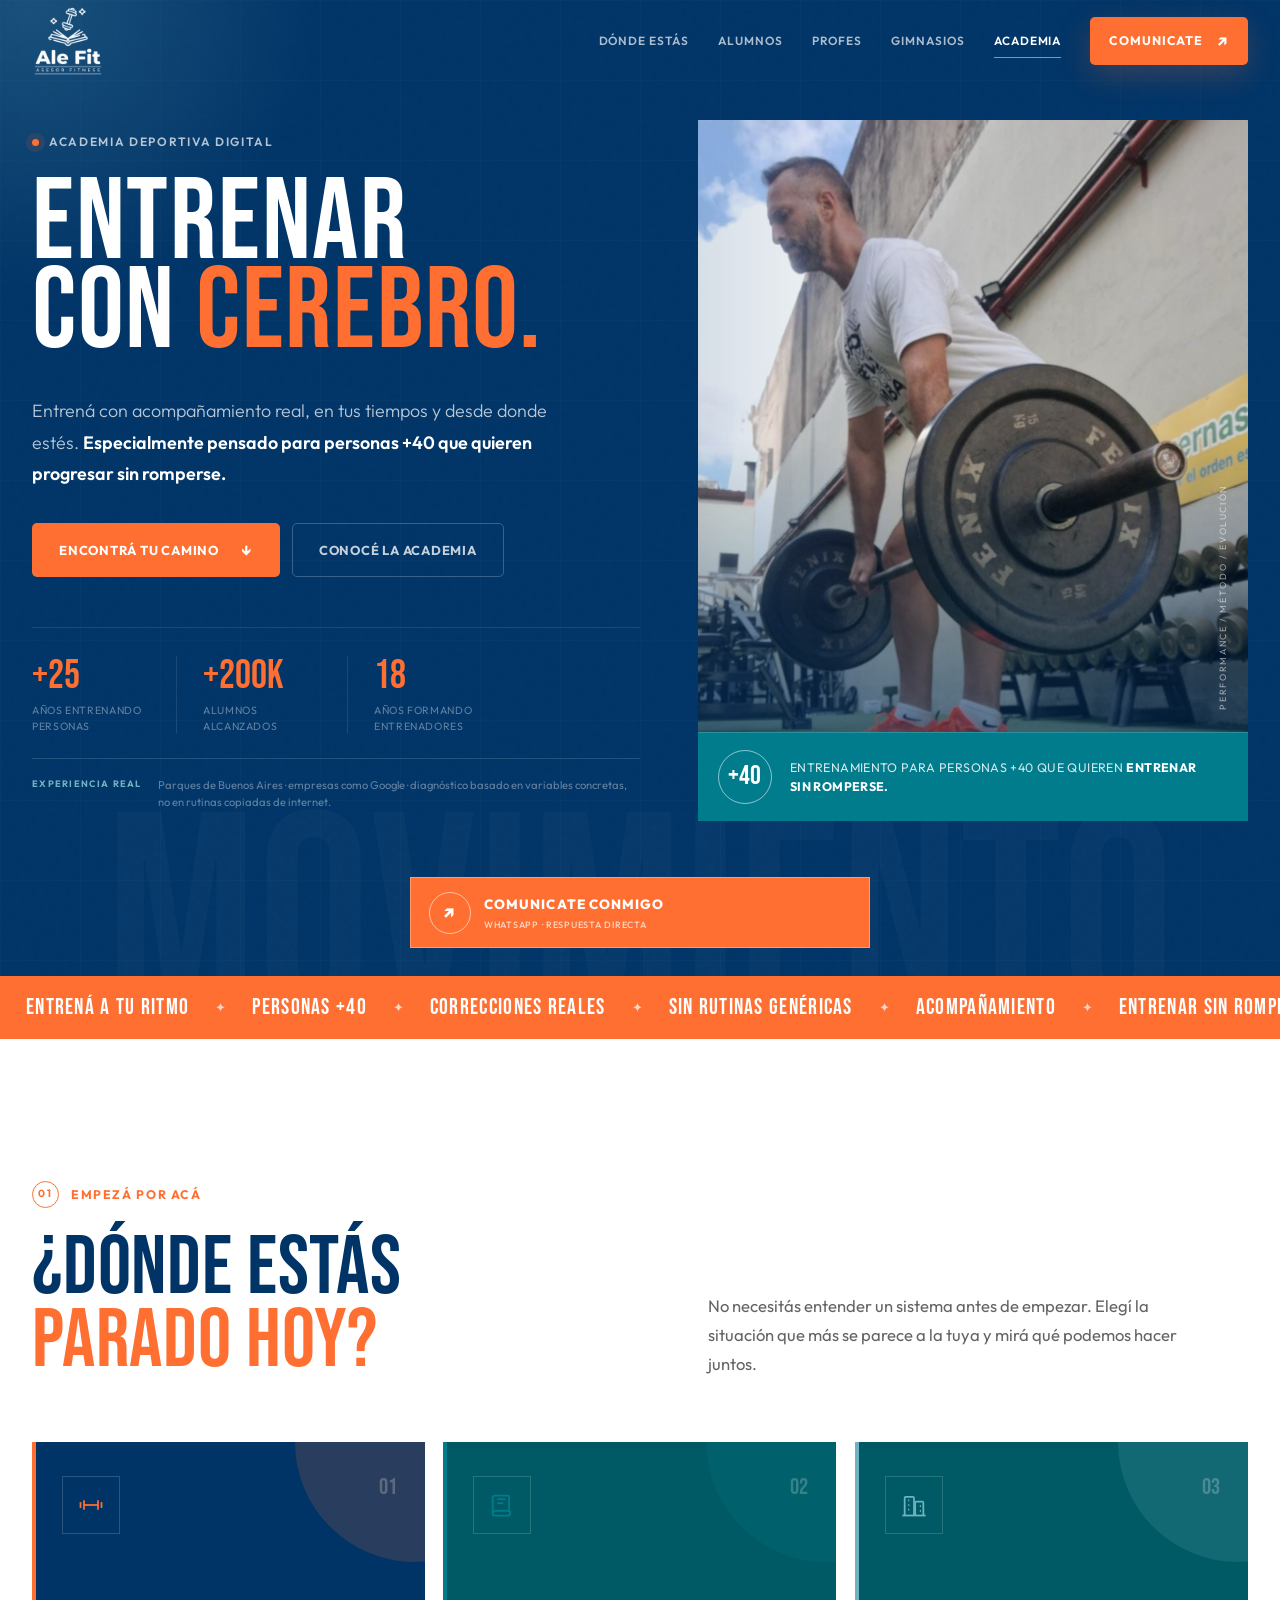
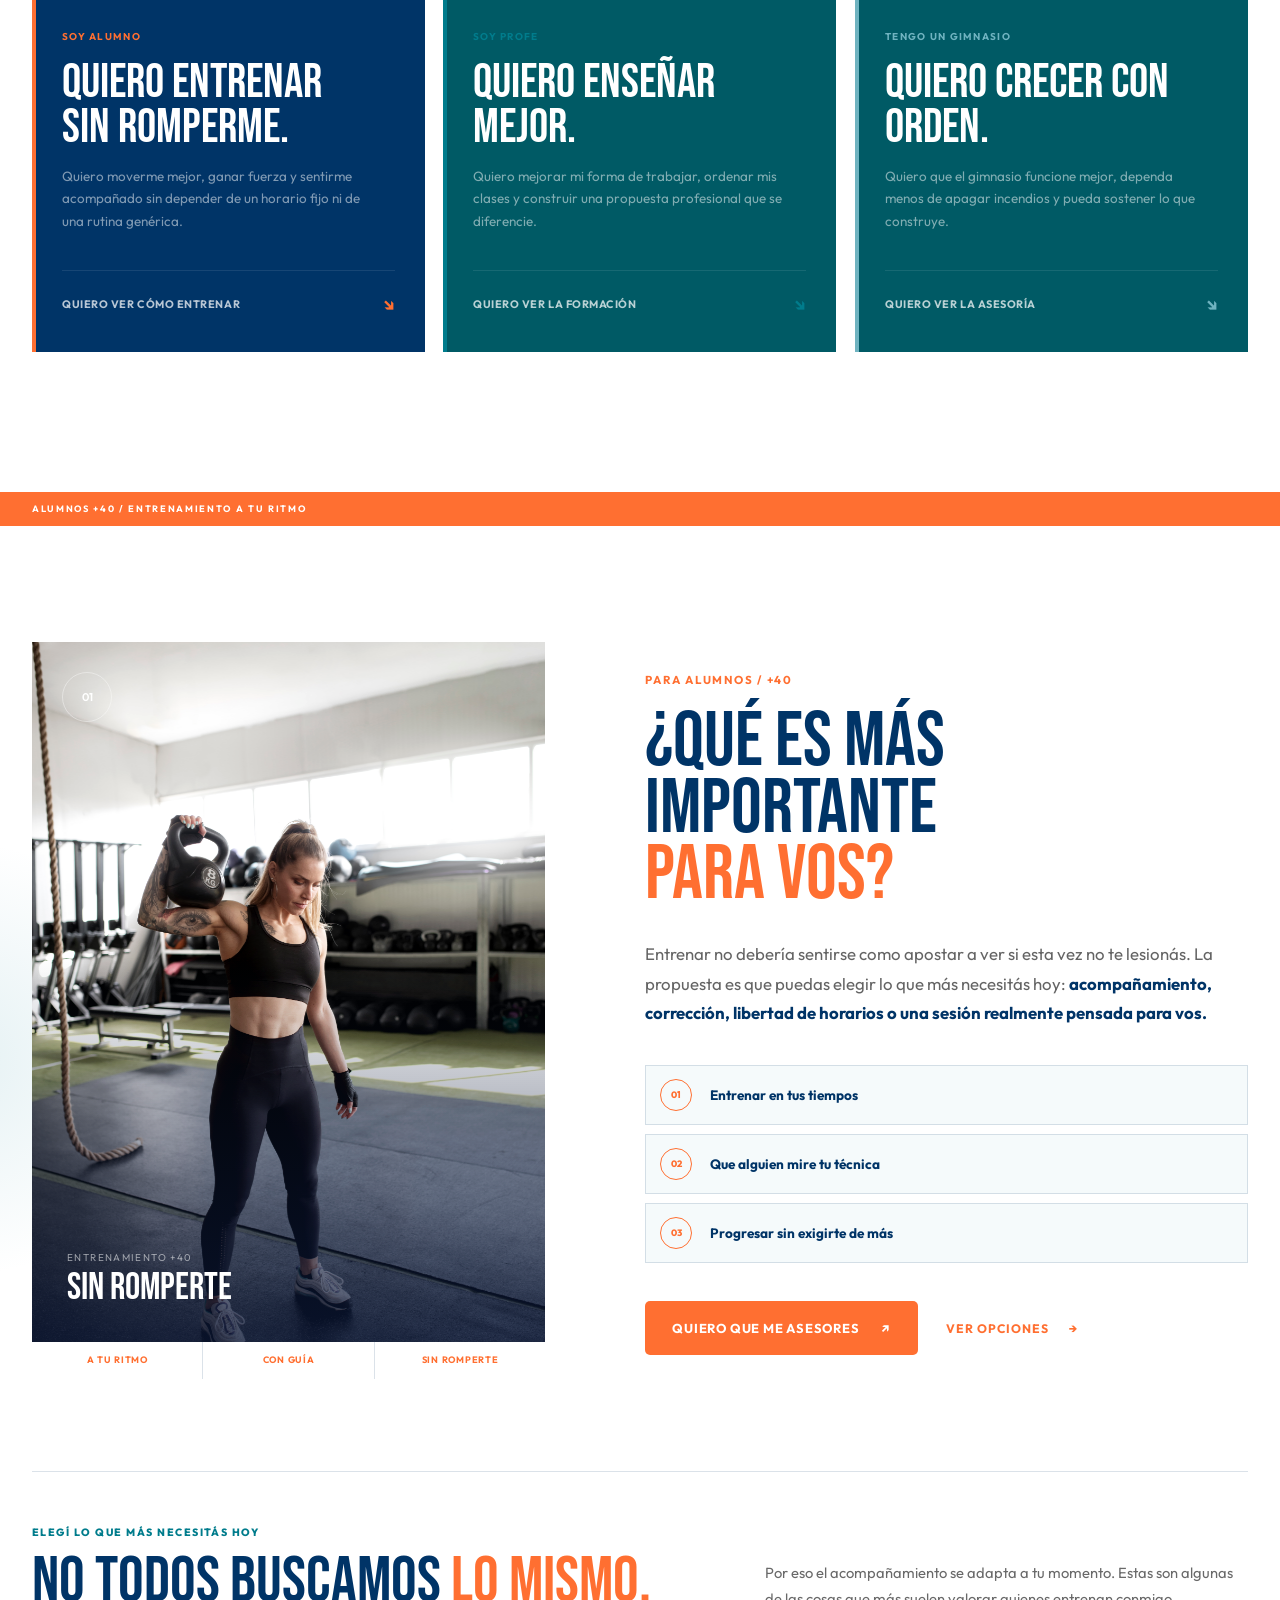
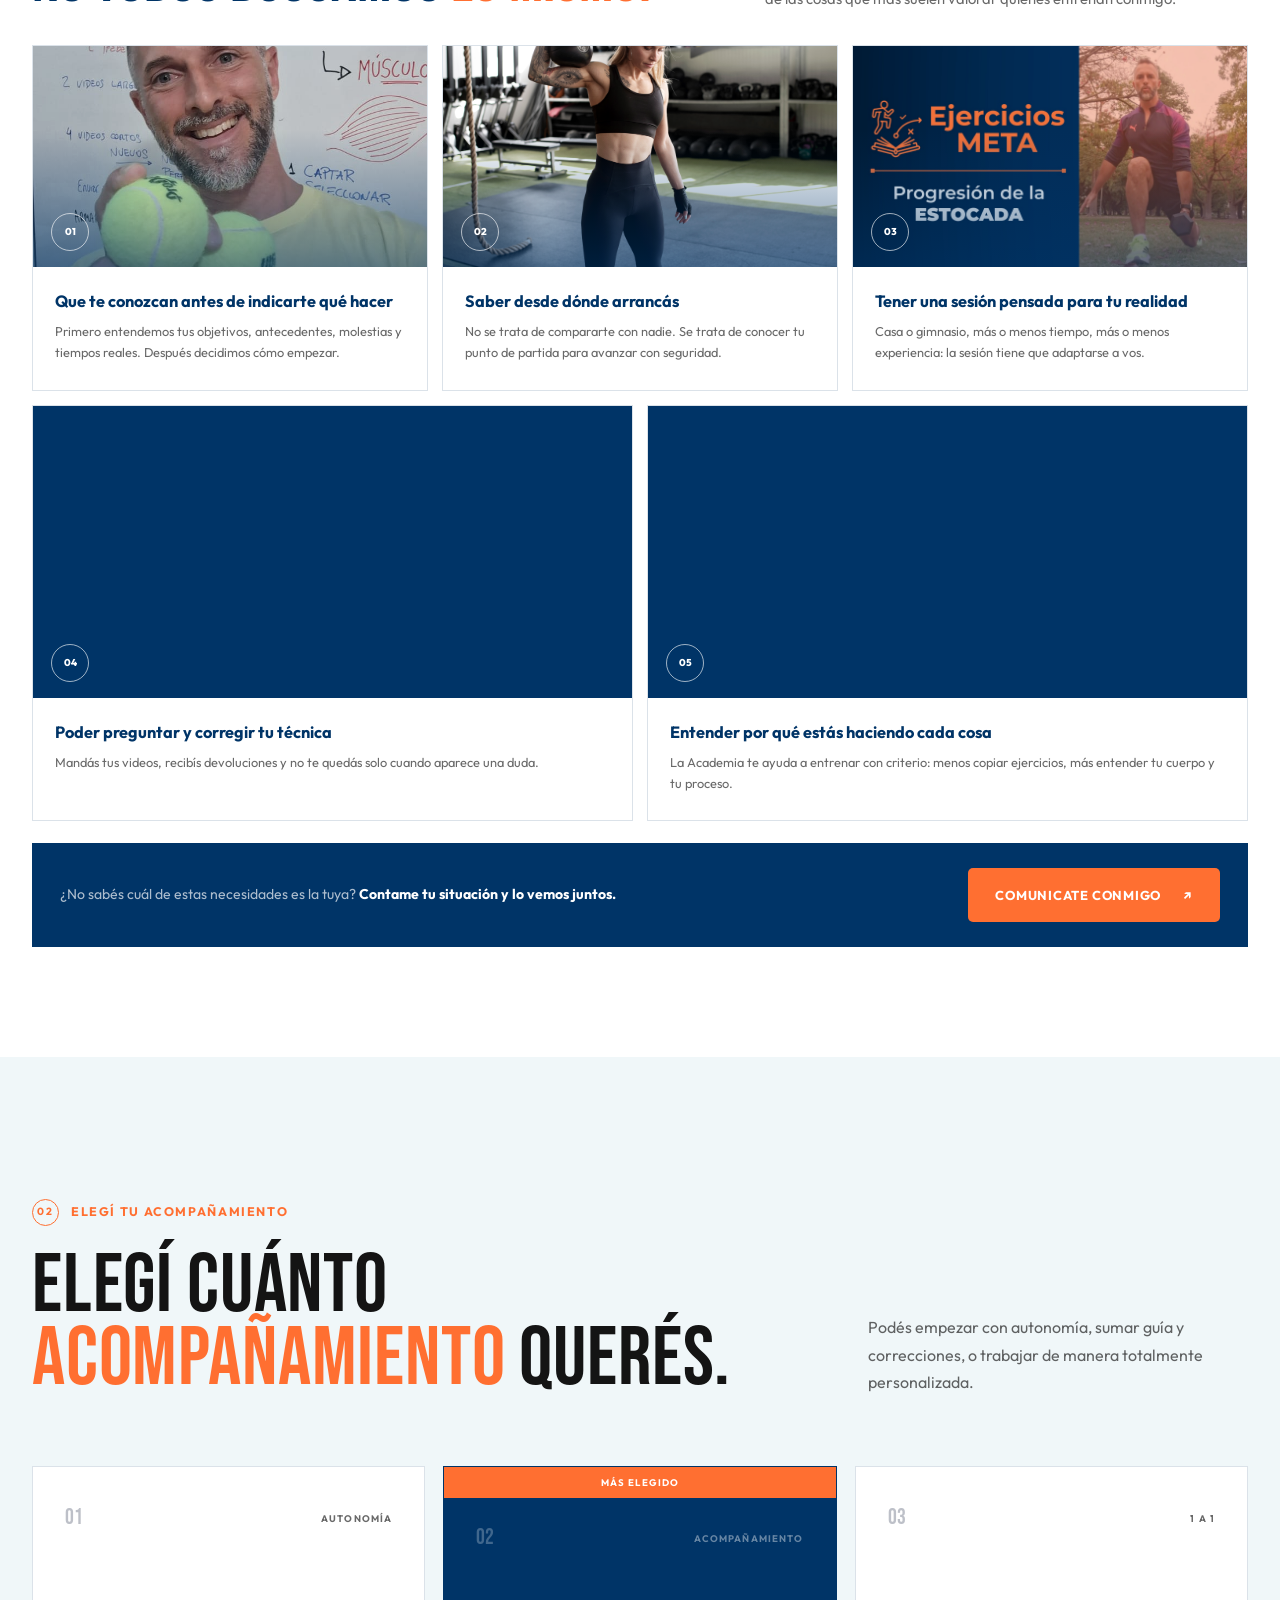
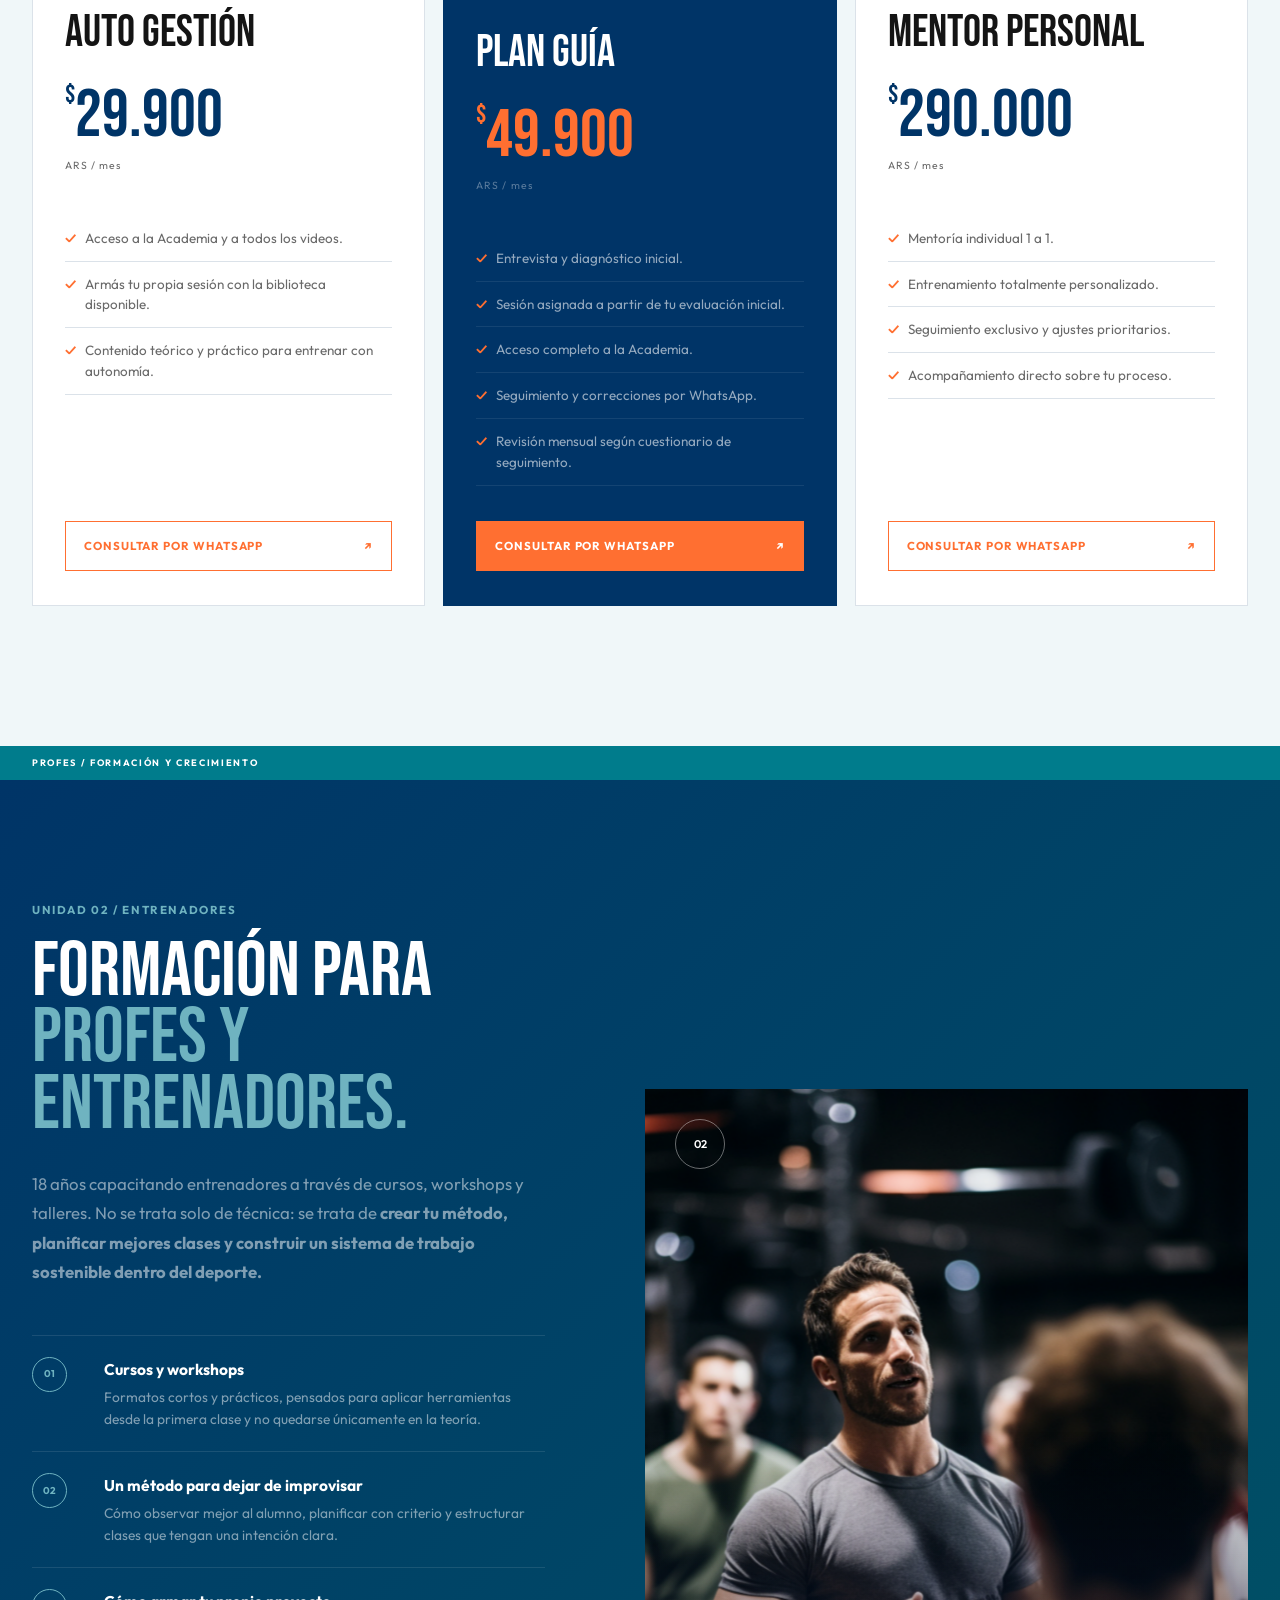
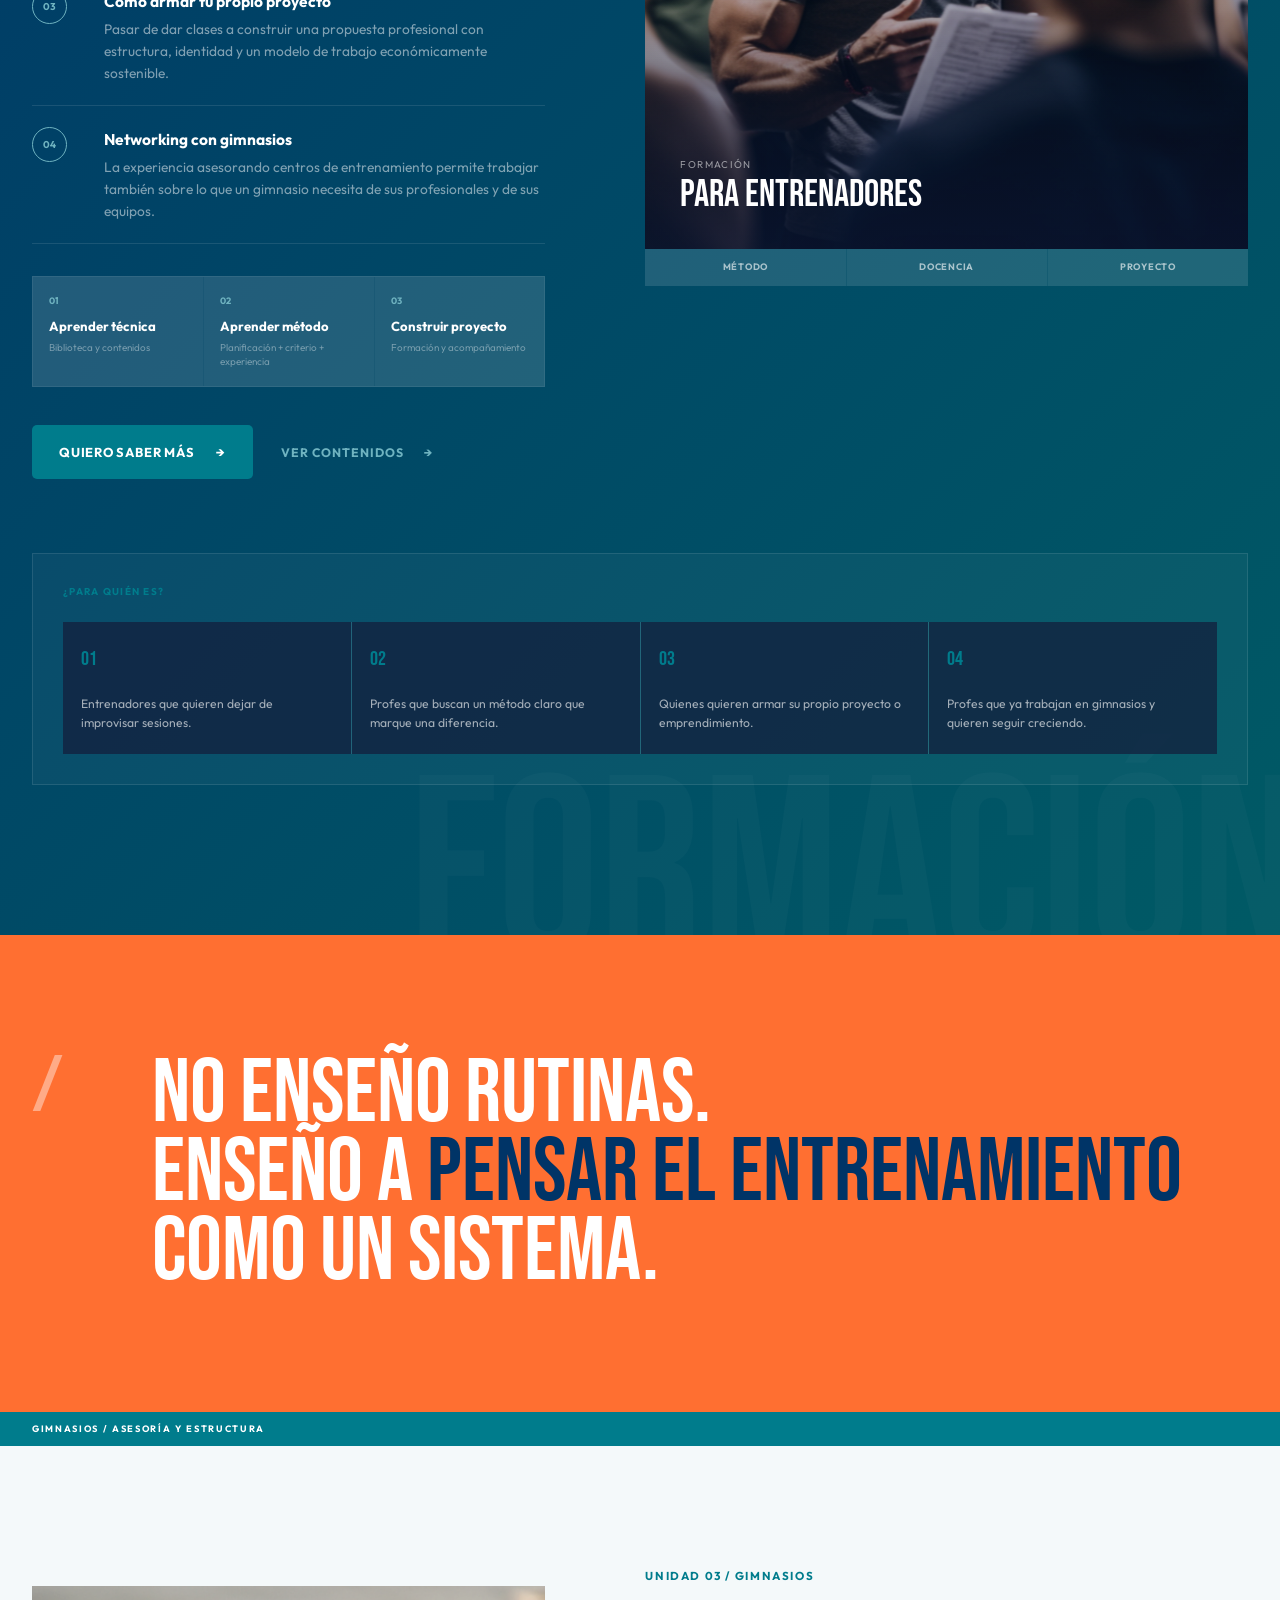
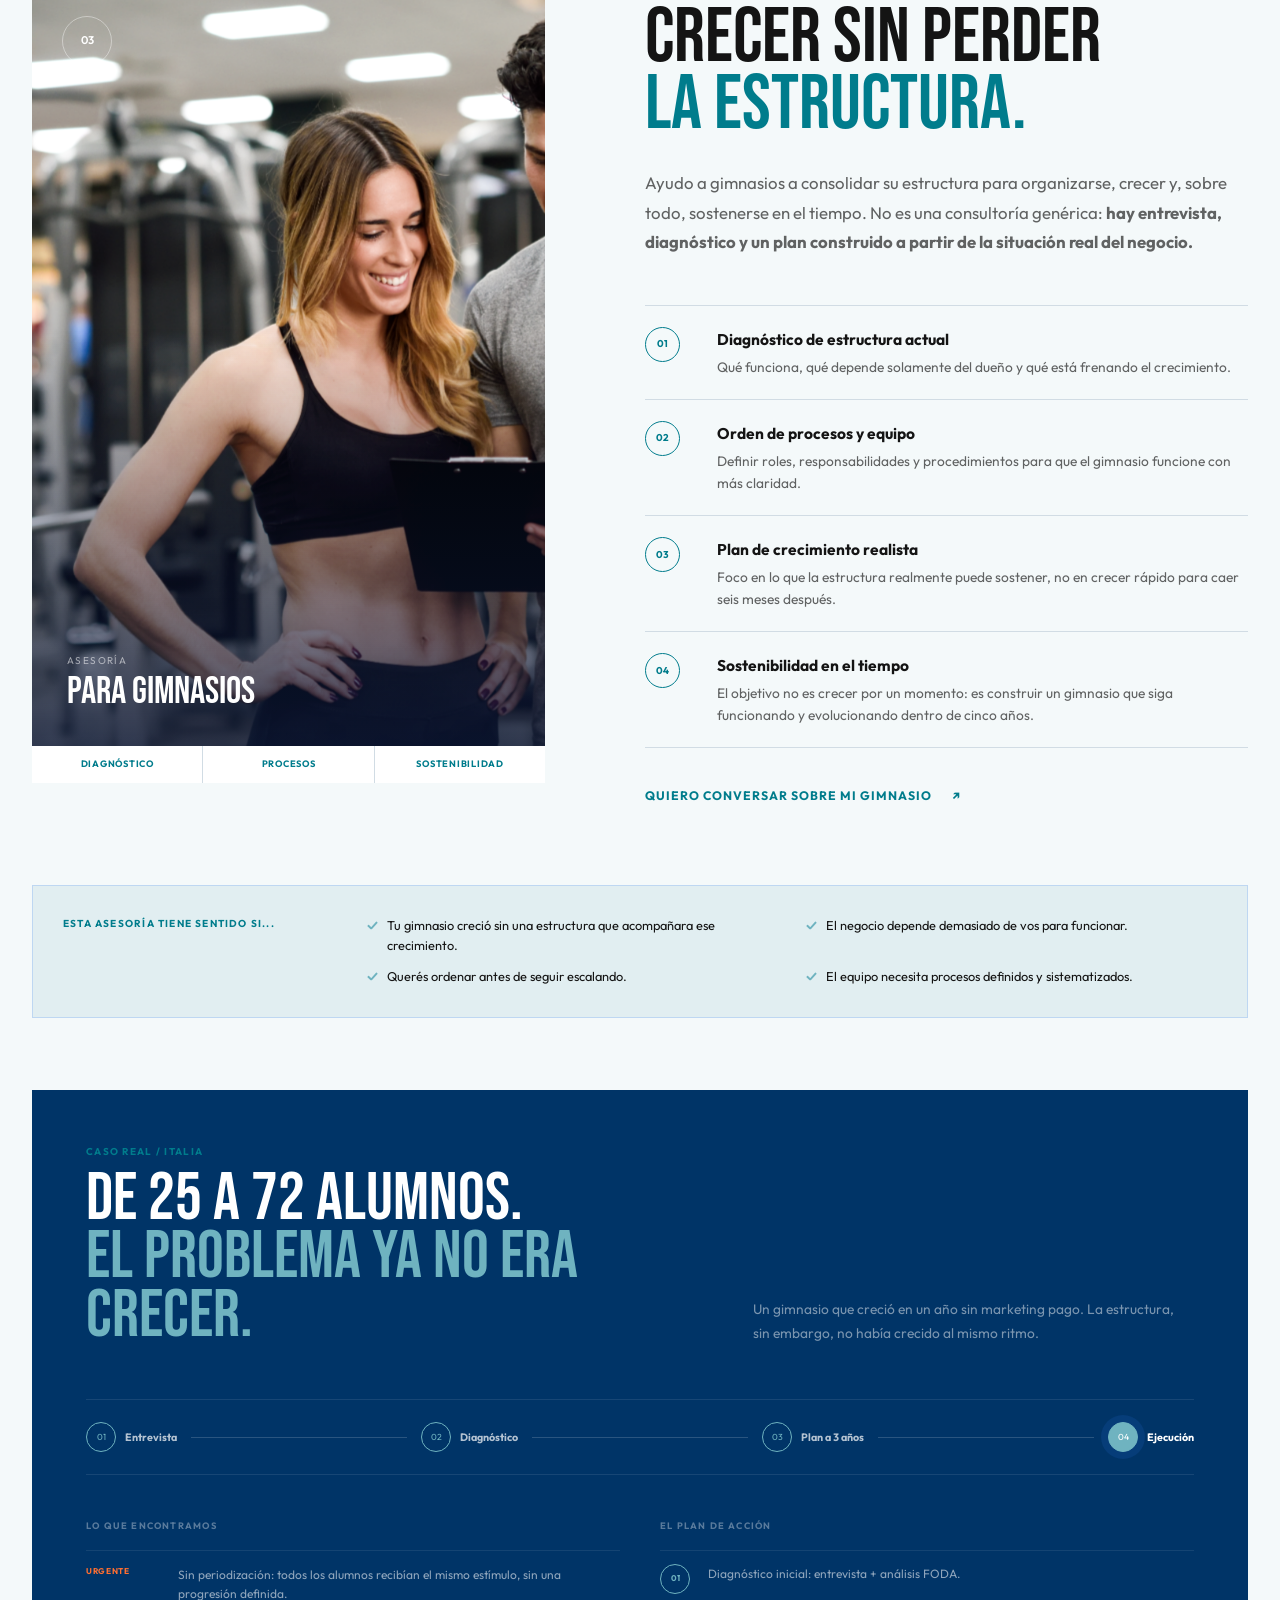
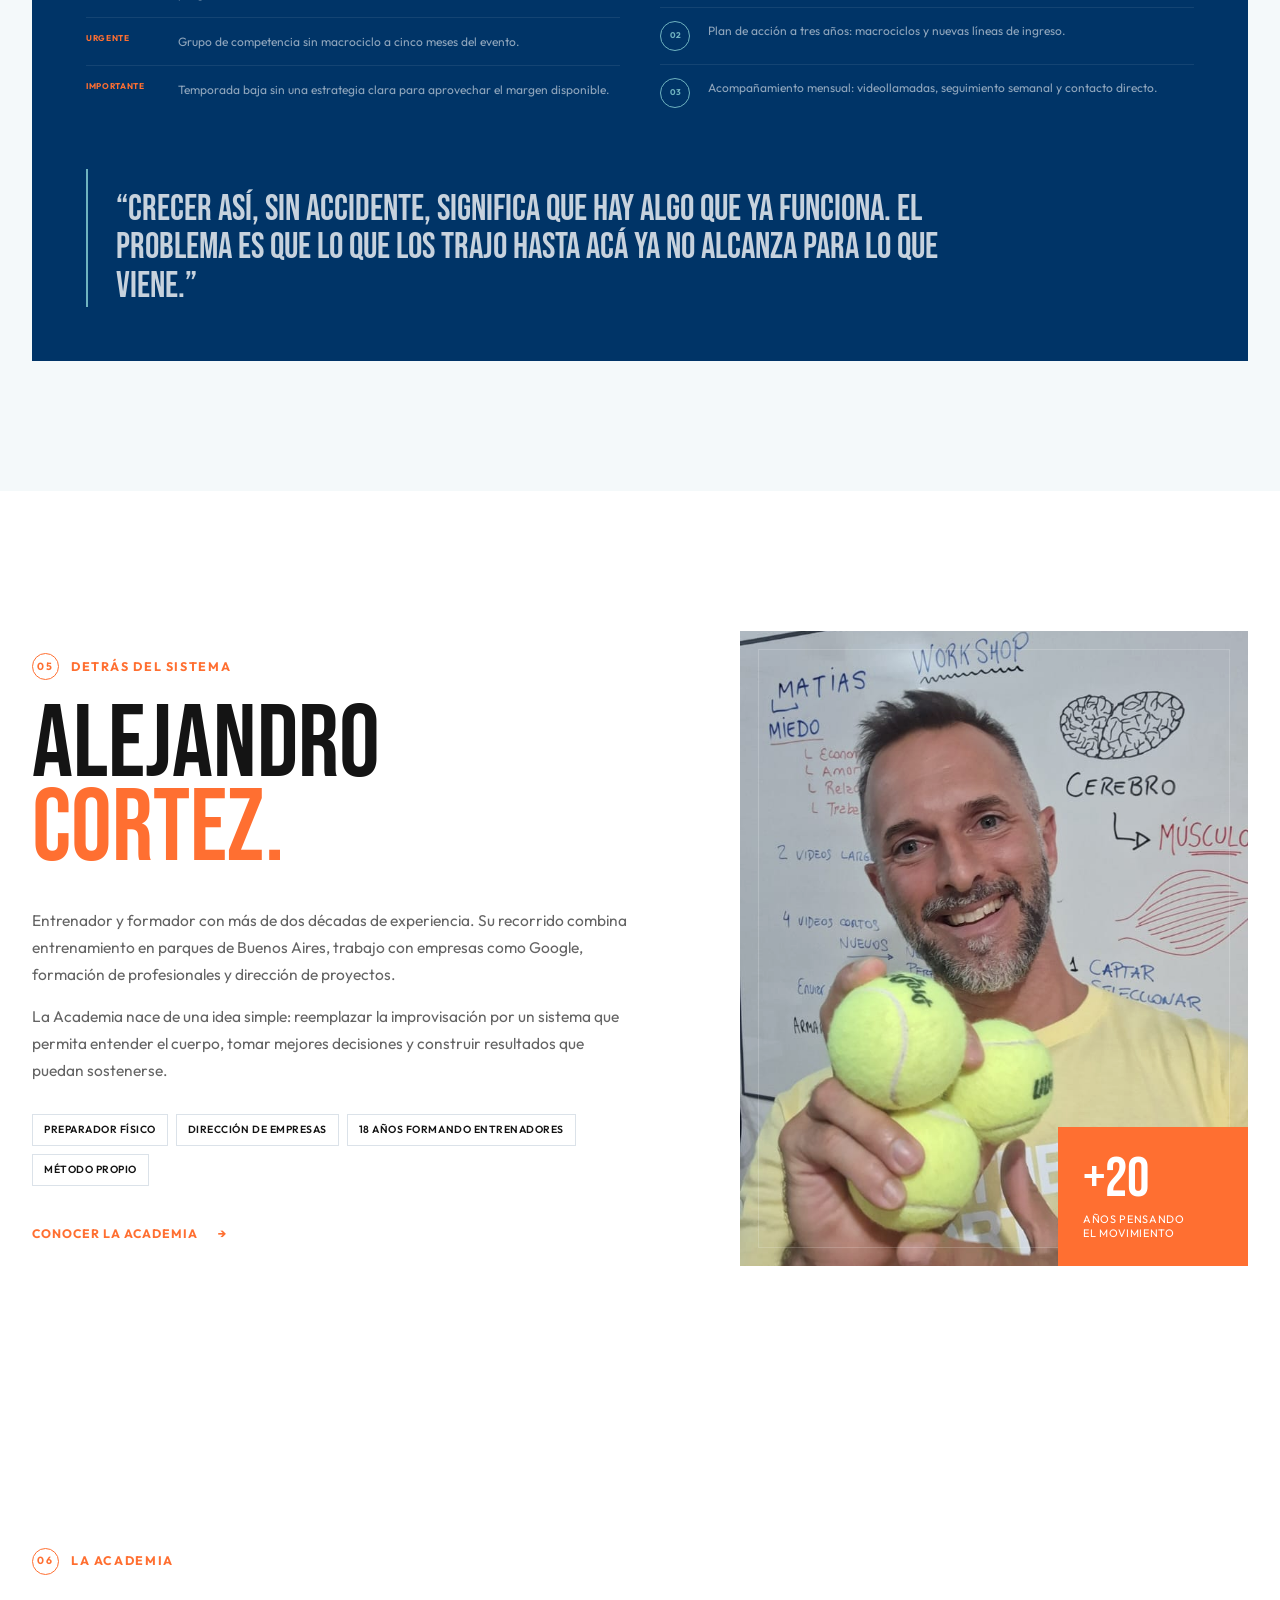
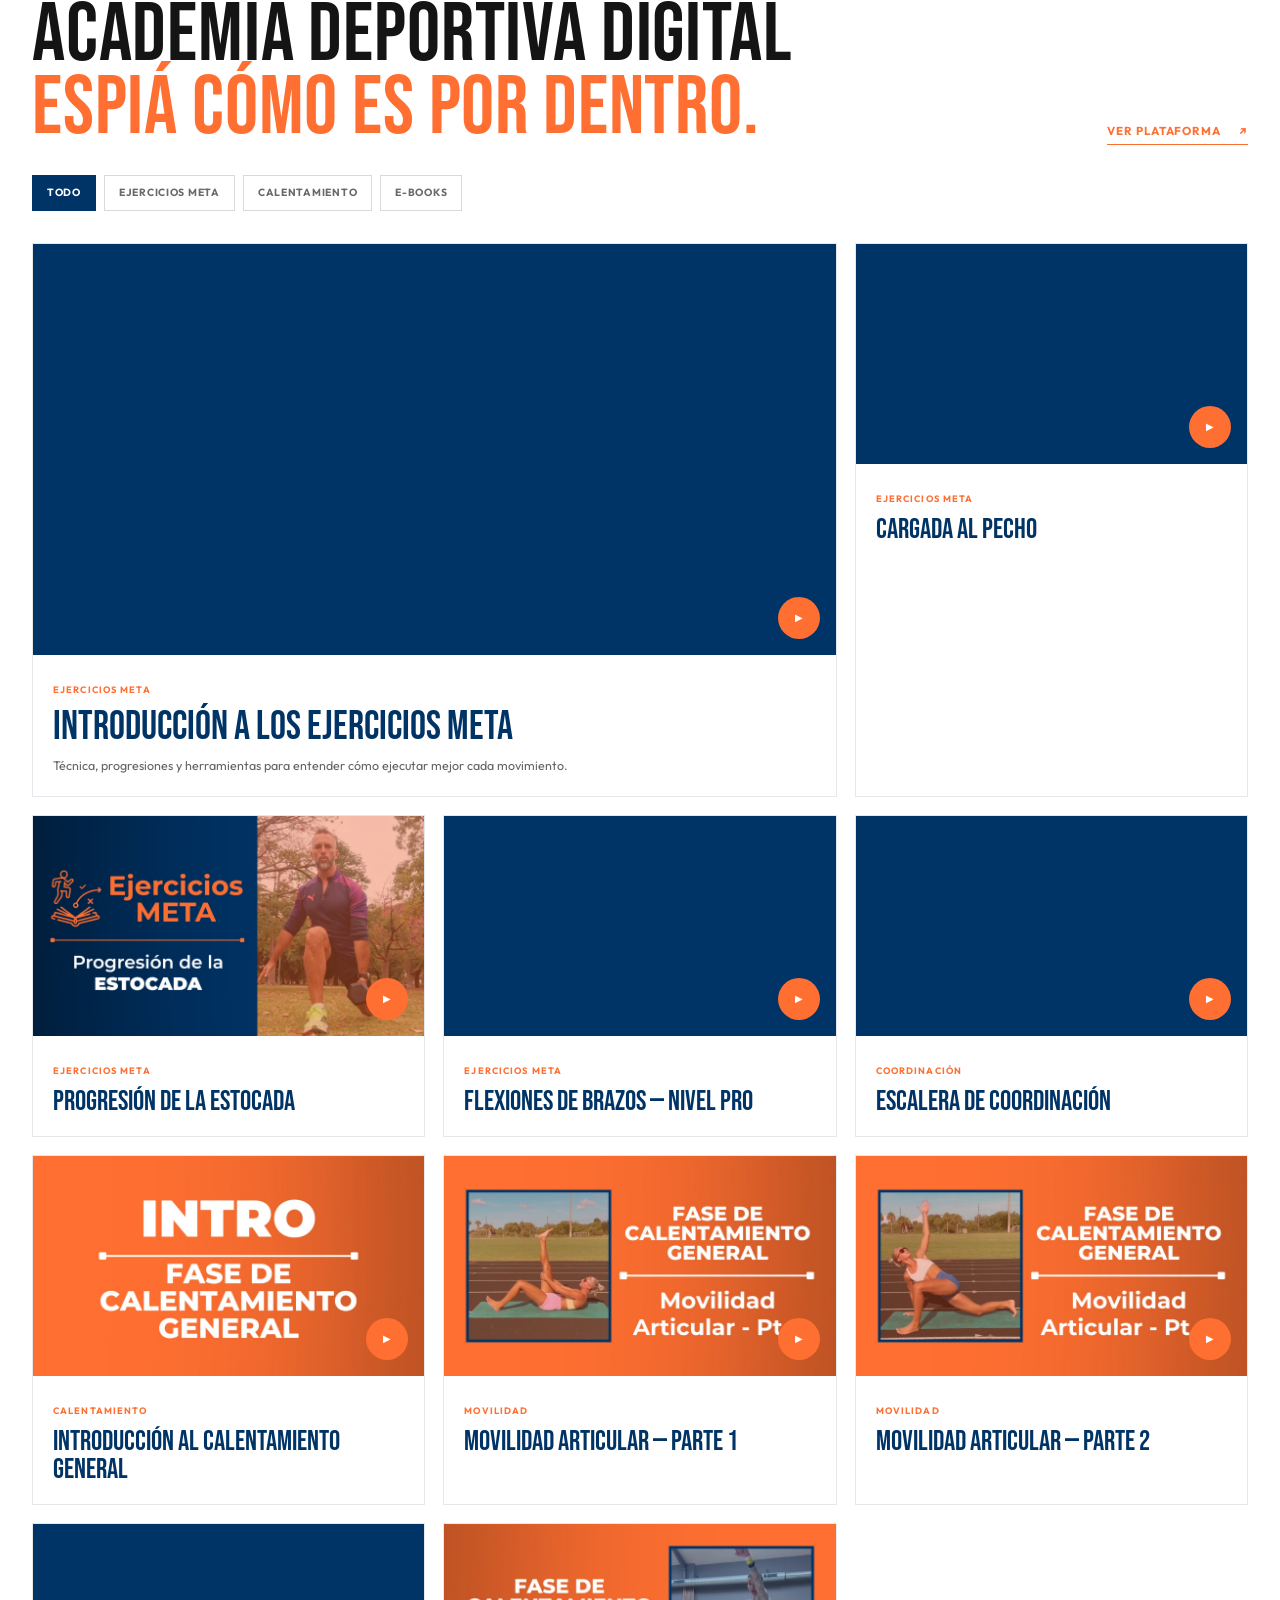
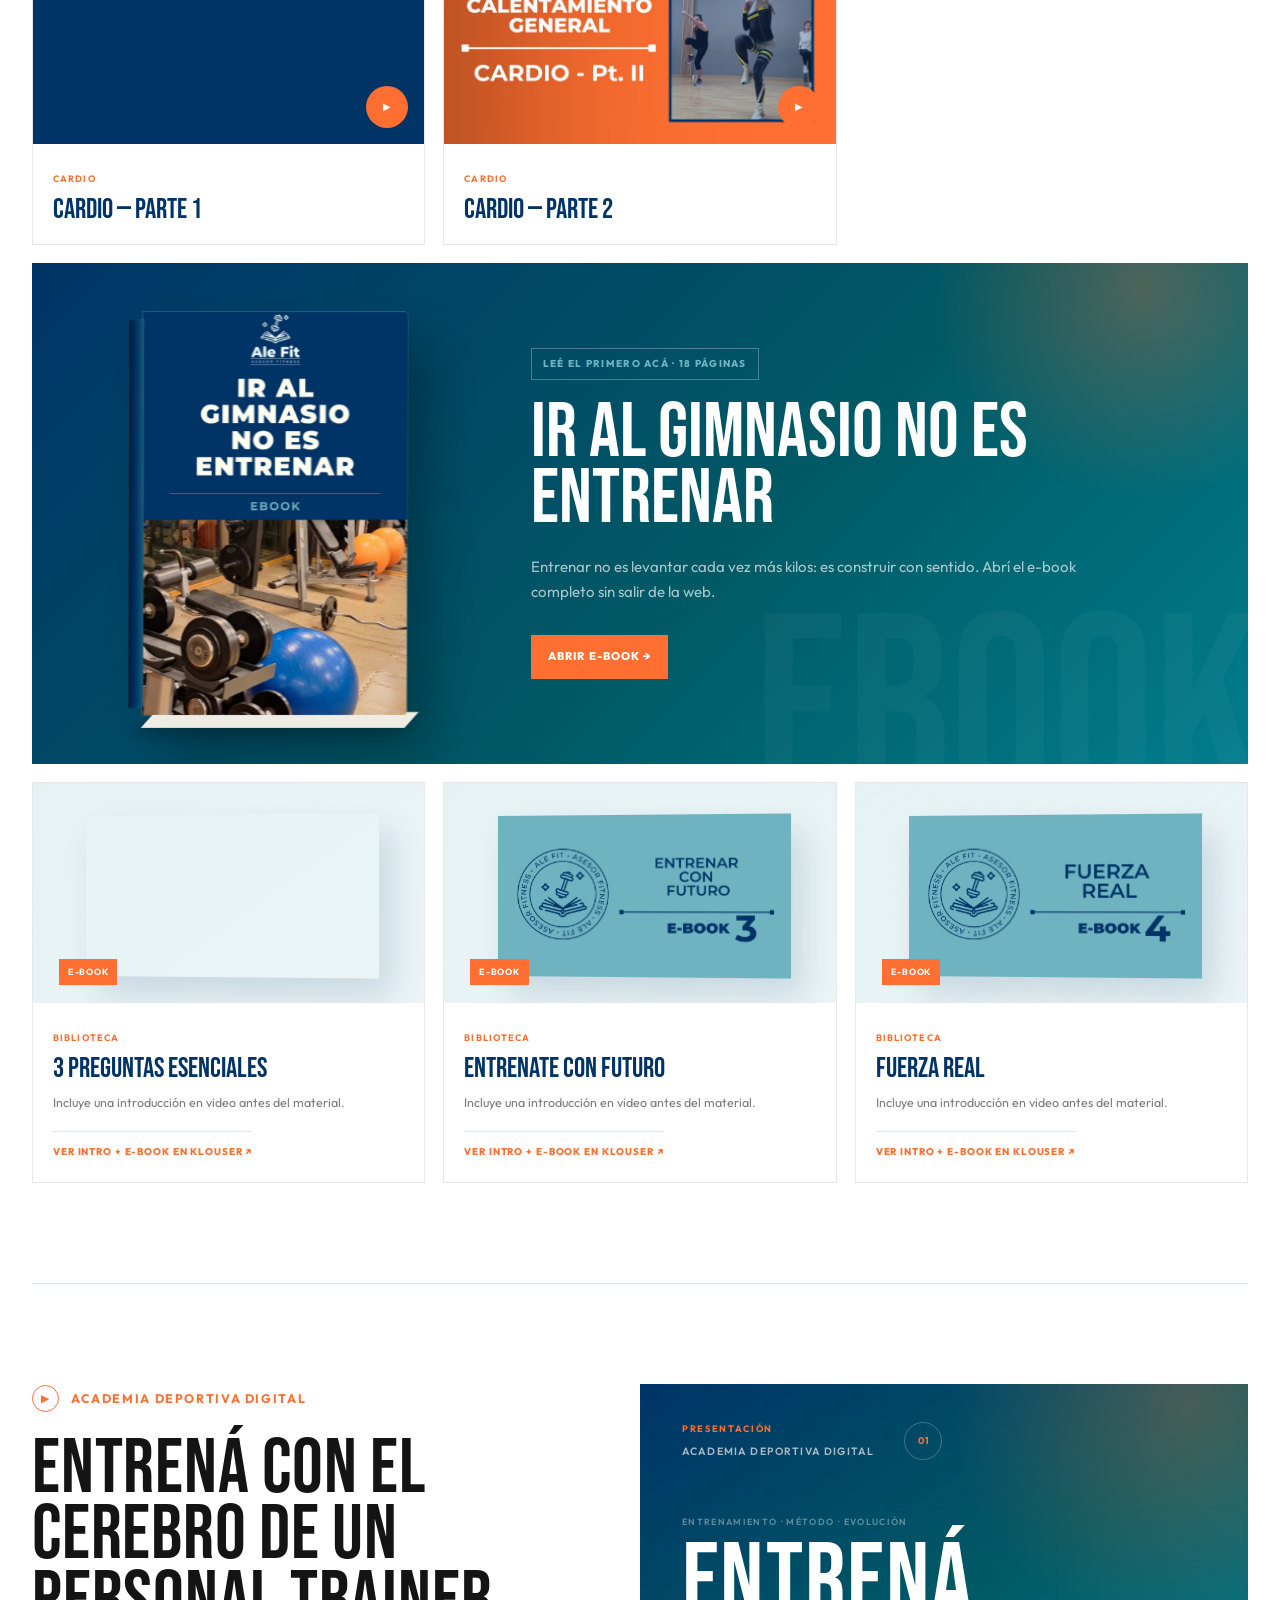
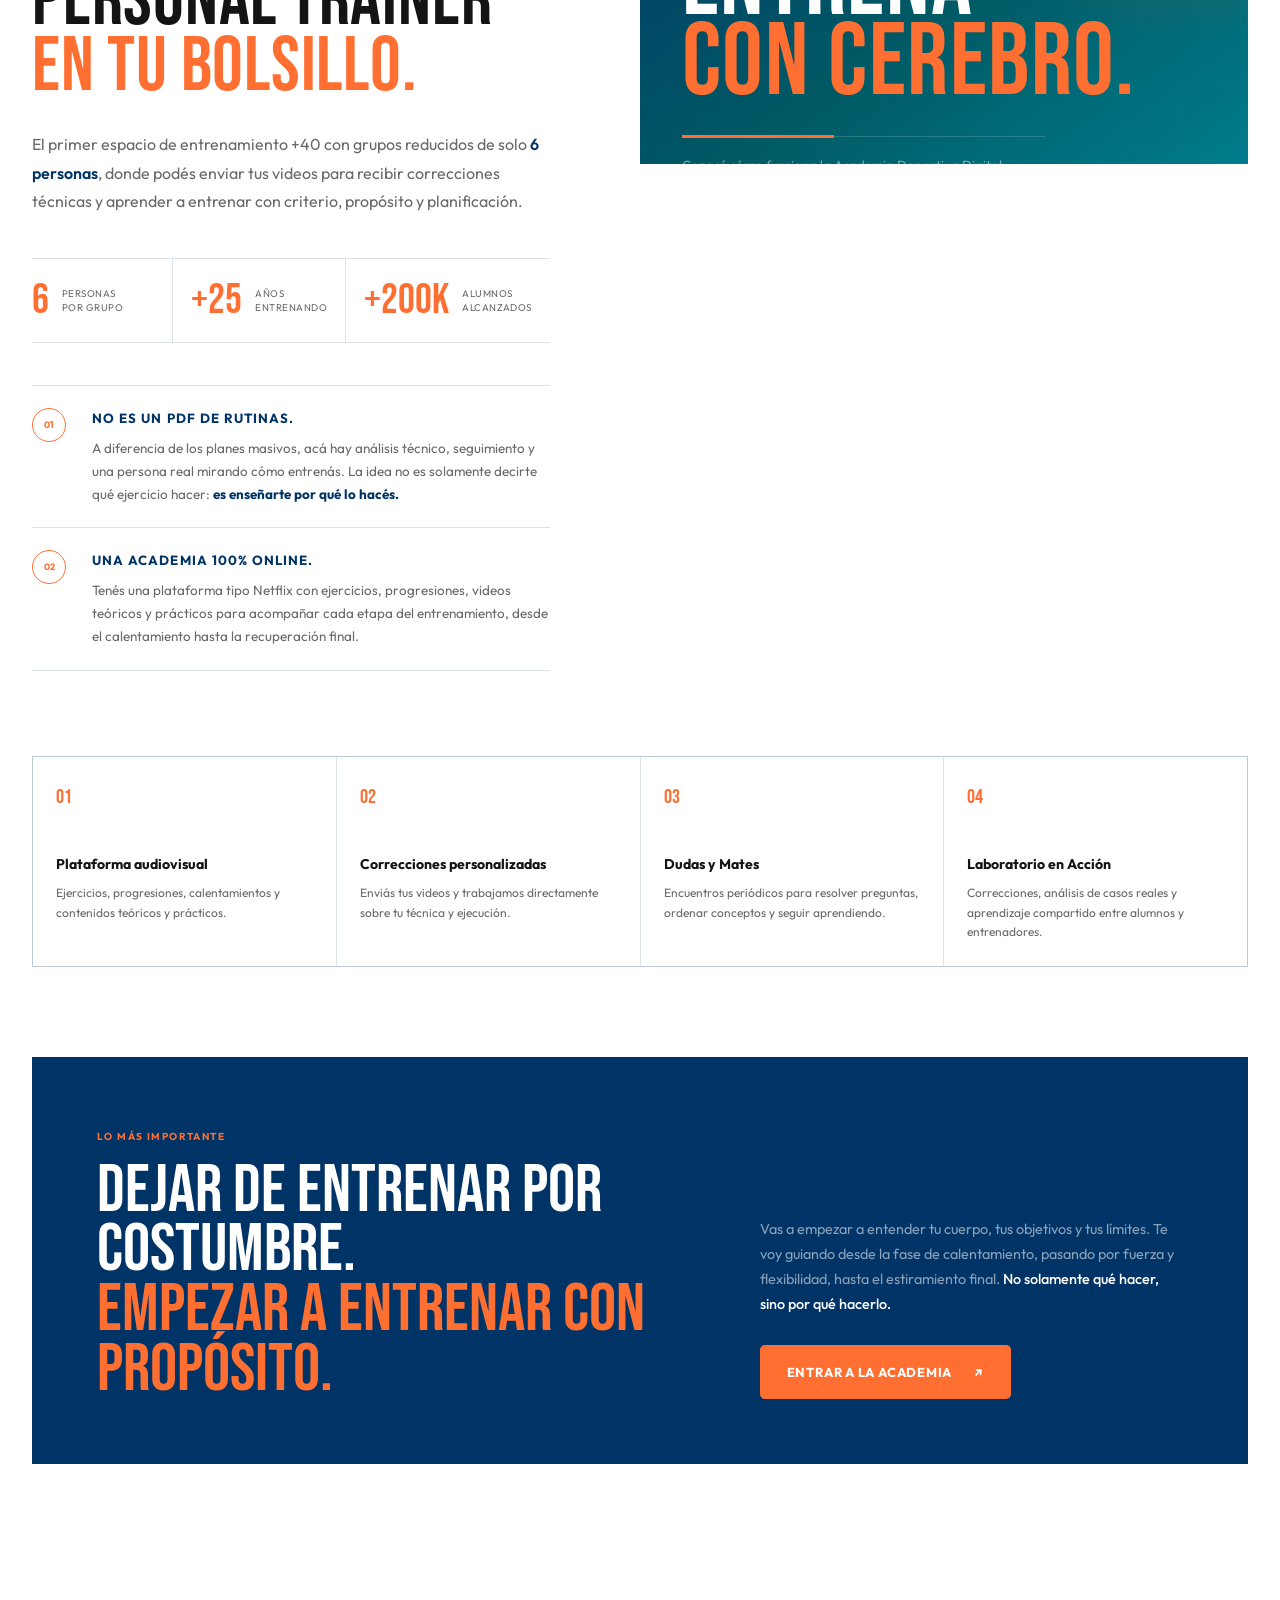
==== commit 64a26e9b: "Actualizacion logo y experiencia visual de ebooks" ====
--- a/index.html
+++ b/index.html
@@ -1,4 +1,5 @@
 <!DOCTYPE html>
+
 <html lang="es">
 <head>
 <meta charset="utf-8"/>
@@ -15,8 +16,7 @@
 <a class="skip-link" href="#contenido-principal">Saltar al contenido</a>
 <!-- PRELOADER -->
 <div aria-hidden="true" class="preloader" id="preloader">
-<div class="preloader__inner">
-<span class="preloader__brand">ADD<span>.</span></span>
+<div class="preloader__inner"><img alt="Ale Fit — Asesor Fitness" class="preloader__logo" decoding="async" src="./Assets/img/Brand/ale-fit-logo.png"/>
 <div class="preloader__line"><span></span></div>
 </div>
 </div>
@@ -25,7 +25,7 @@
 <!-- HEADER -->
 <header class="site-header" id="siteHeader">
 <nav aria-label="Navegación principal" class="nav container">
-<a aria-label="Academia Deportiva Digital, inicio" class="brand" href="#inicio">ACADEMIA<span>.</span></a>
+<a aria-label="Ale Fit — Asesor Fitness, inicio" class="brand brand--logo" href="#inicio"><img alt="Ale Fit — Asesor Fitness" decoding="async" src="./Assets/img/Brand/ale-fit-logo.png"/></a>
 <div class="nav__desktop"><a class="nav__link" href="#caminos">Dónde estás</a><a class="nav__link" href="#alumnos">Alumnos</a><a class="nav__link" href="#entrenadores">Profes</a><a class="nav__link" href="#gimnasios">Gimnasios</a><a class="nav__link" href="#contenido">Academia</a><a class="nav__cta" href="https://wa.me/5491131763631?text=Hola%20Ale%2C%20vi%20la%20web%20de%20Academia%20Deportiva%20Digital%20y%20quiero%20que%20me%20cuentes%20cu%C3%A1l%20opci%C3%B3n%20es%20mejor%20para%20m%C3%AD." rel="noopener noreferrer" target="_blank">Comunicate <span>↗</span></a></div>
 <button aria-controls="mobileMenu" aria-expanded="false" aria-label="Abrir menú" class="menu-toggle" id="menuToggle" type="button">
 <span></span><span></span>
@@ -81,7 +81,6 @@
 </div>
 </div>
 <div class="hero__contact-wrap hero-animate"><a aria-label="Comunicate conmigo por WhatsApp" class="hero__contact-button" href="https://wa.me/5491131763631?text=Hola%20Ale%2C%20vi%20la%20web%20de%20Academia%20Deportiva%20Digital.%20Quiero%20contarte%20mi%20situaci%C3%B3n%20y%20saber%20c%C3%B3mo%20puedo%20empezar." rel="noopener noreferrer" target="_blank"><span class="hero__contact-icon">↗</span>Comunicate conmigo<small>WhatsApp · respuesta directa</small></a></div><div aria-hidden="true" class="hero__big-word">MOVIMIENTO</div>
-
 </section>
 <!-- TICKER -->
 <section aria-label="Conceptos de la Academia" class="ticker">
@@ -140,9 +139,7 @@
 </div>
 </section>
 <!-- MÉTODO -->
-
 <!-- SISTEMA DE INGRESO — MISMA ESTÉTICA, CONTENIDO DEL SISTEMA -->
-
 <!-- ALUMNOS — MARCADAMENTE NARANJA/CLARO -->
 <section class="audience audience--orange audience--student" id="alumnos">
 <div aria-hidden="true" class="audience__topline"><span>ALUMNOS +40 / ENTRENAMIENTO A TU RITMO</span></div>
@@ -164,7 +161,6 @@
 <div class="audience__actions" data-reveal=""><a class="button button--primary" href="https://wa.me/5491131763631?text=Hola%20Ale%2C%20soy%20%2B40%20y%20quiero%20entrenar%20sin%20romperme.%20%C2%BFMe%20cont%C3%A1s%20qu%C3%A9%20opci%C3%B3n%20me%20conviene%3F" rel="noopener noreferrer" target="_blank">Quiero que me asesores <span>↗</span></a><a class="text-link" href="#planes">Ver opciones <span>→</span></a></div>
 </div>
 </div>
-
 <div class="container student-priorities"><header class="student-priorities__header" data-reveal=""><span>ELEGÍ LO QUE MÁS NECESITÁS HOY</span><h3>NO TODOS BUSCAMOS <em>LO MISMO.</em></h3><p>Por eso el acompañamiento se adapta a tu momento. Estas son algunas de las cosas que más suelen valorar quienes entrenan conmigo.</p></header><div class="priority-grid"><article class="priority-card" data-reveal="" data-tilt-card=""><div class="priority-card__media"><img alt="Que te conozcan antes de indicarte qué hacer" decoding="async" loading="lazy" src="./Assets/img/Ale/ale-about.jpeg"/><span class="priority-card__shade"></span><span class="priority-card__number">01</span></div><div class="priority-card__body"><h4>Que te conozcan antes de indicarte qué hacer</h4><p>Primero entendemos tus objetivos, antecedentes, molestias y tiempos reales. Después decidimos cómo empezar.</p></div></article><article class="priority-card" data-delay="60" data-reveal="" data-tilt-card=""><div class="priority-card__media"><img alt="Saber desde dónde arrancás" decoding="async" loading="lazy" src="./Assets/img/Alumnos/alumno-entrenando.jpg"/><span class="priority-card__shade"></span><span class="priority-card__number">02</span></div><div class="priority-card__body"><h4>Saber desde dónde arrancás</h4><p>No se trata de compararte con nadie. Se trata de conocer tu punto de partida para avanzar con seguridad.</p></div></article><article class="priority-card" data-delay="120" data-reveal="" data-tilt-card=""><div class="priority-card__media"><img alt="Tener una sesión pensada para tu realidad" decoding="async" loading="lazy" src="./Assets/img/Academia/progresion-estocada.jpg"/><span class="priority-card__shade"></span><span class="priority-card__number">03</span></div><div class="priority-card__body"><h4>Tener una sesión pensada para tu realidad</h4><p>Casa o gimnasio, más o menos tiempo, más o menos experiencia: la sesión tiene que adaptarse a vos.</p></div></article><article class="priority-card" data-delay="180" data-reveal="" data-tilt-card=""><div class="priority-card__media"><img alt="Poder preguntar y corregir tu técnica" decoding="async" loading="lazy" src="./Assets/img/Entrenadores/ale-formacion.jpg"/><span class="priority-card__shade"></span><span class="priority-card__number">04</span></div><div class="priority-card__body"><h4>Poder preguntar y corregir tu técnica</h4><p>Mandás tus videos, recibís devoluciones y no te quedás solo cuando aparece una duda.</p></div></article><article class="priority-card" data-delay="180" data-reveal="" data-tilt-card=""><div class="priority-card__media"><img alt="Entender por qué estás haciendo cada cosa" decoding="async" loading="lazy" src="./Assets/img/Intros/ejercicios-meta-intro.jpg"/><span class="priority-card__shade"></span><span class="priority-card__number">05</span></div><div class="priority-card__body"><h4>Entender por qué estás haciendo cada cosa</h4><p>La Academia te ayuda a entrenar con criterio: menos copiar ejercicios, más entender tu cuerpo y tu proceso.</p></div></article></div><div class="student-priorities__cta" data-reveal=""><p>¿No sabés cuál de estas necesidades es la tuya? <strong>Contame tu situación y lo vemos juntos.</strong></p><a class="button button--primary" href="https://wa.me/5491131763631?text=Hola%20Ale%2C%20quiero%20contarte%20mi%20situaci%C3%B3n%20para%20saber%20c%C3%B3mo%20deber%C3%ADa%20entrenar." rel="noopener noreferrer" target="_blank">Comunicate conmigo <span>↗</span></a></div></div></section>
 <!-- PLANES -->
 <section class="plans section" id="planes">
@@ -384,7 +380,7 @@
 <header class="content-heading">
 <div>
 <span class="section-kicker" data-reveal=""><span>06</span>La Academia</span>
-<h2 class="section-title" data-reveal="">APRENDÉ A ENTENDER<br/><em>LO QUE HACÉS.</em></h2>
+<h2 class="section-title" data-reveal="">ACADEMIA DEPORTIVA DIGITAL<br/><em>ESPIÁ CÓMO ES POR DENTRO.</em></h2>
 </div>
 <a class="content-heading__link" data-reveal="" href="https://www.klouser.app" rel="noopener noreferrer" target="_blank">Ver plataforma <span>↗</span></a>
 </header>
@@ -435,21 +431,18 @@
 <div class="media-card__image"><img alt="Cardio parte 2" decoding="async" loading="lazy" src="./Assets/img/Academia/cardio-2.jpg"/><span class="media-card__play">▶</span></div>
 <div class="media-card__body"><span>CARDIO</span><h3>Cardio — Parte 2</h3></div>
 </a>
-<a class="media-card" data-category="ebook" data-delay="70" data-reveal="" href="https://www.klouser.app" rel="noopener noreferrer" target="_blank">
-<div class="media-card__image media-card__image--book"><img alt="Ebook Ir al gimnasio no es entrenar" decoding="async" loading="lazy" src="./Assets/img/Ebooks/ebook-1.jpg"/><span class="media-card__tag">E-BOOK</span></div>
-<div class="media-card__body"><span>BIBLIOTECA</span><h3>Ir al gimnasio no es entrenar</h3></div>
-</a>
-<a class="media-card" data-category="ebook" data-delay="120" data-reveal="" href="https://www.klouser.app" rel="noopener noreferrer" target="_blank">
+<button aria-label="Abrir vista previa del e-book Ir al gimnasio no es entrenar" class="media-card media-card--ebook media-card--ebook-featured" data-category="ebook" data-ebook-src="./Assets/ebooks/ir-al-gimnasio-no-es-entrenar.pdf" data-open-ebook="" data-reveal="" type="button"><div class="ebook-featured__stage"><div class="ebook-book"><span class="ebook-book__spine"></span><img alt="Portada del e-book Ir al gimnasio no es entrenar" decoding="async" loading="lazy" src="./Assets/img/Ebooks/ebook-1-cover.webp"/></div><div class="ebook-featured__copy"><span class="ebook-featured__eyebrow">LEÉ EL PRIMERO ACÁ · 18 PÁGINAS</span><h3>Ir al gimnasio no es entrenar</h3><p>Entrenar no es levantar cada vez más kilos: es construir con sentido. Abrí el e-book completo sin salir de la web.</p><span class="ebook-featured__cta">Abrir e-book  →</span></div></div></button>
+<a aria-label="Ver 3 Preguntas Esenciales y su introducción en Klouser" class="media-card media-card--ebook media-card--ebook-standard" data-category="ebook" data-delay="120" data-reveal="" href="https://klouser.app/group/8279/p/43178" rel="noopener noreferrer" target="_blank">
 <div class="media-card__image media-card__image--book"><img alt="Ebook 3 Preguntas Esenciales" decoding="async" loading="lazy" src="./Assets/img/Ebooks/ebook-2.png"/><span class="media-card__tag">E-BOOK</span></div>
-<div class="media-card__body"><span>BIBLIOTECA</span><h3>3 Preguntas Esenciales</h3></div>
-</a>
-<a class="media-card" data-category="ebook" data-reveal="" href="https://www.klouser.app" rel="noopener noreferrer" target="_blank">
+<div class="media-card__body"><span>BIBLIOTECA</span><h3>3 Preguntas Esenciales</h3><p class="media-card__ebook-note">Incluye una introducción en video antes del material.</p><span class="media-card__link-hint">Ver intro + e-book en Klouser ↗</span></div>
+</a>
+<a aria-label="Ver Entrenate con Futuro y su introducción en Klouser" class="media-card media-card--ebook media-card--ebook-standard" data-category="ebook" data-reveal="" href="https://klouser.app/group/8279/p/50303" rel="noopener noreferrer" target="_blank">
 <div class="media-card__image media-card__image--book"><img alt="Ebook Entrenate con Futuro" decoding="async" loading="lazy" src="./Assets/img/Ebooks/ebook-3.png"/><span class="media-card__tag">E-BOOK</span></div>
-<div class="media-card__body"><span>BIBLIOTECA</span><h3>Entrenate con Futuro</h3></div>
-</a>
-<a class="media-card" data-category="ebook" data-delay="70" data-reveal="" href="https://www.klouser.app" rel="noopener noreferrer" target="_blank">
+<div class="media-card__body"><span>BIBLIOTECA</span><h3>Entrenate con Futuro</h3><p class="media-card__ebook-note">Incluye una introducción en video antes del material.</p><span class="media-card__link-hint">Ver intro + e-book en Klouser ↗</span></div>
+</a>
+<a aria-label="Ver Fuerza Real y su introducción en Klouser" class="media-card media-card--ebook media-card--ebook-standard" data-category="ebook" data-delay="70" data-reveal="" href="https://klouser.app/group/8279/p/54247" rel="noopener noreferrer" target="_blank">
 <div class="media-card__image media-card__image--book"><img alt="Ebook Fuerza Real" decoding="async" loading="lazy" src="./Assets/img/Ebooks/ebook-4.png"/><span class="media-card__tag">E-BOOK</span></div>
-<div class="media-card__body"><span>BIBLIOTECA</span><h3>Fuerza Real</h3></div>
+<div class="media-card__body"><span>BIBLIOTECA</span><h3>Fuerza Real</h3><p class="media-card__ebook-note">Incluye una introducción en video antes del material.</p><span class="media-card__link-hint">Ver intro + e-book en Klouser ↗</span></div>
 </a>
 </div>
 <!-- =================================================
@@ -602,7 +595,7 @@
 <footer class="footer">
 <div class="container">
 <div class="footer__top">
-<a class="footer__brand" href="#inicio">ACADEMIA<span>.</span></a>
+<a aria-label="Ale Fit — Asesor Fitness, volver al inicio" class="footer__brand footer__brand--logo" href="#inicio"><img alt="Ale Fit — Asesor Fitness" decoding="async" loading="lazy" src="./Assets/img/Brand/ale-fit-logo.png"/></a>
 <p>Entrenamiento, formación y gestión deportiva con método, experiencia y planificación.</p>
 </div>
 <div class="footer__divider"></div>
@@ -613,6 +606,26 @@
 </div>
 </footer>
 <!-- VIMEO MODAL -->
+
+<div aria-hidden="true" aria-labelledby="ebookModalTitle" aria-modal="true" class="ebook-modal" id="ebookModal" role="dialog">
+<div class="ebook-modal__backdrop" data-close-ebook=""></div>
+<div class="ebook-modal__dialog" role="document">
+<div class="ebook-modal__topbar">
+<div>
+<span>LECTURA DIGITAL</span>
+<strong id="ebookModalTitle">Ir al gimnasio no es entrenar</strong>
+</div>
+<div class="ebook-modal__actions">
+<a href="./Assets/ebooks/ir-al-gimnasio-no-es-entrenar.pdf" rel="noopener noreferrer" target="_blank">Abrir PDF ↗</a>
+<button aria-label="Cerrar e-book" class="ebook-modal__close" data-close-ebook="" type="button">×</button>
+</div>
+</div>
+<div class="ebook-modal__viewer">
+<iframe id="ebookModalFrame" loading="lazy" title="E-book Ir al gimnasio no es entrenar"></iframe>
+</div>
+<p class="ebook-modal__fallback">Si tu navegador no muestra el documento acá, usá <strong>Abrir PDF</strong> para verlo completo.</p>
+</div>
+</div>
 <div aria-hidden="true" aria-label="Video de Academia Deportiva" aria-modal="true" class="video-modal" id="videoModal" role="dialog">
 <div class="video-modal__backdrop" data-close-video=""></div>
 <div class="video-modal__dialog" role="document">
--- a/Assets/Style.css
+++ b/Assets/Style.css
@@ -1330,3 +1330,293 @@
   .student-priorities__cta{align-items:stretch;flex-direction:column;padding:24px 20px}
   .student-priorities__cta .button{width:100%}
 }
+
+
+/* =========================================================
+   BRAND / LOGO — V3
+   Se conserva el PNG transparente original y se adapta
+   cromáticamente al fondo mediante CSS.
+========================================================= */
+
+.preloader__logo{
+  display:block;
+  width:clamp(150px,18vw,205px);
+  height:auto;
+  margin:0 auto 20px;
+  filter:brightness(0) invert(1);
+  opacity:.98;
+  animation:brandLoaderPulse 1.55s ease-in-out infinite;
+}
+
+@keyframes brandLoaderPulse{
+  0%,100%{transform:scale(.985);opacity:.78}
+  50%{transform:scale(1.025);opacity:1}
+}
+
+.hero__brand-logo{
+  display:block;
+  width:clamp(150px,14vw,215px);
+  height:auto;
+  margin:0 0 22px;
+  filter:brightness(0) invert(1);
+  opacity:.96;
+  object-fit:contain;
+}
+
+.media-card__link-hint{
+  display:inline-flex!important;
+  align-items:center;
+  width:max-content;
+  margin-top:16px;
+  padding-top:12px;
+  border-top:1px solid rgba(0,52,103,.12);
+  color:var(--orange)!important;
+  font-size:.61rem!important;
+  font-weight:800!important;
+  letter-spacing:.09em!important;
+  text-transform:uppercase;
+  transition:gap .25s ease,transform .25s ease;
+}
+
+.media-card:hover .media-card__link-hint{
+  transform:translateX(3px);
+}
+
+@media (max-width:640px){
+  .preloader__logo{width:145px}
+  .hero__brand-logo{
+    width:150px;
+    margin-bottom:18px;
+  }
+}
+
+
+/* =========================================================
+   BRAND HEADER + E-BOOK EXPERIENCE — V4
+========================================================= */
+body.ebook-open{overflow:hidden}
+
+.brand--logo{
+  display:flex;
+  align-items:center;
+  width:72px;
+  height:72px;
+  overflow:visible;
+}
+.brand--logo img{
+  display:block;
+  width:100%;
+  height:100%;
+  object-fit:contain;
+  filter:brightness(0) invert(1);
+  opacity:.98;
+  transition:transform .3s var(--ease),opacity .3s ease;
+}
+.brand--logo:hover img{transform:scale(1.045);opacity:1}
+
+.footer__brand--logo{display:block;width:112px;text-decoration:none}
+.footer__brand--logo img{display:block;width:100%;height:auto;filter:brightness(0) invert(1);opacity:.92}
+
+/* El logo ya vive en el header; se elimina la versión repetida del hero */
+.hero__content>.hero__eyebrow{margin-top:4px}
+
+/* --- Biblioteca: e-books con jerarquía editorial --- */
+.media-card--ebook{cursor:pointer;text-align:left}
+button.media-card--ebook{width:100%;font:inherit}
+.media-card--ebook-featured{
+  grid-column:1/-1;
+  border:0;
+  background:linear-gradient(135deg,var(--navy) 0%,var(--teal-dark) 58%,var(--teal) 100%);
+  color:var(--white);
+  min-height:460px;
+  overflow:hidden;
+}
+.media-card--ebook-featured:hover{box-shadow:0 30px 75px rgba(0,52,103,.22);transform:translateY(-7px)}
+.ebook-featured__stage{
+  position:relative;
+  min-height:460px;
+  display:grid;
+  grid-template-columns:minmax(250px,.72fr) 1.28fr;
+  gap:70px;
+  align-items:center;
+  padding:48px 58px;
+  overflow:hidden;
+}
+.ebook-featured__stage:before{
+  content:'';
+  position:absolute;
+  width:430px;height:430px;
+  right:-110px;top:-190px;
+  border-radius:50%;
+  background:radial-gradient(circle,rgba(255,111,49,.30),rgba(255,111,49,0) 70%);
+  pointer-events:none;
+}
+.ebook-featured__stage:after{
+  content:'EBOOK';
+  position:absolute;
+  right:-12px;bottom:-55px;
+  font-family:var(--font-display);
+  font-size:clamp(8rem,20vw,18rem);
+  line-height:.8;
+  color:rgba(255,255,255,.035);
+  pointer-events:none;
+}
+.ebook-book{
+  position:relative;
+  z-index:2;
+  width:min(270px,100%);
+  margin-inline:auto;
+  perspective:1100px;
+  transform:rotateY(-9deg) rotateX(1deg);
+  transform-origin:center;
+  filter:drop-shadow(24px 28px 26px rgba(0,0,0,.28));
+  transition:transform .55s var(--ease),filter .55s ease;
+}
+.media-card--ebook-featured:hover .ebook-book{
+  transform:rotateY(-3deg) rotateX(0) translateY(-7px);
+  filter:drop-shadow(18px 34px 30px rgba(0,0,0,.34));
+}
+.ebook-book img{
+  position:relative;
+  z-index:3;
+  width:100%;
+  aspect-ratio:2/3;
+  object-fit:cover;
+  border-radius:1px 5px 5px 1px;
+  border:1px solid rgba(255,255,255,.16);
+}
+.ebook-book__spine{
+  position:absolute;
+  z-index:4;
+  left:-13px;top:8px;bottom:8px;width:15px;
+  background:linear-gradient(90deg,#001d37,var(--navy),#0b5270);
+  transform:skewY(-4deg);
+  box-shadow:inset -3px 0 6px rgba(255,255,255,.08);
+}
+.ebook-book:after{
+  content:'';
+  position:absolute;
+  z-index:1;
+  left:14px;right:-11px;bottom:-12px;height:16px;
+  background:#efece4;
+  transform:skewX(-42deg);
+  transform-origin:left top;
+  box-shadow:0 8px 16px rgba(0,0,0,.18);
+}
+.ebook-featured__copy{position:relative;z-index:3;max-width:650px}
+.ebook-featured__eyebrow{
+  display:inline-flex;
+  padding:7px 11px;
+  border:1px solid rgba(255,255,255,.28);
+  color:var(--sky);
+  font-size:.62rem;
+  font-weight:800;
+  letter-spacing:.13em;
+}
+.ebook-featured__copy h3{
+  max-width:620px;
+  margin-top:20px;
+  font-family:var(--font-display);
+  font-size:clamp(3.5rem,6vw,6.8rem);
+  line-height:.86;
+  font-weight:400;
+  color:var(--white);
+}
+.ebook-featured__copy p{
+  max-width:570px;
+  margin-top:22px;
+  color:rgba(255,255,255,.66);
+  font-size:.94rem;
+  line-height:1.72;
+}
+.ebook-featured__cta{
+  display:inline-flex;
+  margin-top:30px;
+  padding:13px 17px;
+  background:var(--orange);
+  color:var(--white)!important;
+  font-size:.7rem!important;
+  font-weight:800!important;
+  letter-spacing:.1em!important;
+  text-transform:uppercase;
+  transition:transform .3s var(--ease),background .3s ease;
+}
+.media-card--ebook-featured:hover .ebook-featured__cta{transform:translateX(5px);background:#ff7e47}
+
+.media-card--ebook-standard{position:relative;overflow:hidden}
+.media-card--ebook-standard .media-card__image--book{
+  display:grid;
+  place-items:center;
+  padding:28px 34px 22px;
+  background:linear-gradient(145deg,rgba(111,179,192,.18),rgba(0,124,140,.08));
+}
+.media-card--ebook-standard .media-card__image--book img{
+  width:88%;height:auto;aspect-ratio:auto;
+  padding:0;background:transparent;
+  object-fit:contain;
+  box-shadow:12px 18px 30px rgba(0,52,103,.14);
+  transform:perspective(800px) rotateY(-5deg);
+  transform-origin:left center;
+  transition:transform .55s var(--ease),box-shadow .55s ease;
+}
+.media-card--ebook-standard:hover .media-card__image--book img{
+  transform:perspective(800px) rotateY(0) translateY(-5px) scale(1.015);
+  box-shadow:8px 26px 38px rgba(0,52,103,.2);
+}
+.media-card--ebook-standard .media-card__tag{left:26px;bottom:18px}
+.media-card__ebook-note{margin-top:10px!important;color:rgba(20,20,20,.56)!important}
+.media-card--ebook-standard .media-card__link-hint{margin-top:18px}
+
+/* --- Lector PDF --- */
+.ebook-modal{
+  position:fixed;inset:0;z-index:1250;
+  display:grid;place-items:center;
+  padding:28px;
+  opacity:0;visibility:hidden;
+  transition:opacity .3s ease,visibility .3s ease;
+}
+.ebook-modal.is-open{opacity:1;visibility:visible}
+.ebook-modal__backdrop{position:absolute;inset:0;background:rgba(2,13,28,.93);backdrop-filter:blur(10px);-webkit-backdrop-filter:blur(10px)}
+.ebook-modal__dialog{
+  position:relative;z-index:2;
+  width:min(1180px,100%);
+  height:min(88vh,900px);
+  display:flex;flex-direction:column;
+  background:var(--white);
+  box-shadow:0 40px 120px rgba(0,0,0,.45);
+}
+.ebook-modal__topbar{
+  min-height:76px;
+  display:flex;align-items:center;justify-content:space-between;gap:24px;
+  padding:15px 20px 15px 24px;
+  background:var(--navy);color:var(--white);
+}
+.ebook-modal__topbar>div:first-child span{display:block;color:var(--sky);font-size:.55rem;font-weight:800;letter-spacing:.14em}
+.ebook-modal__topbar>div:first-child strong{display:block;margin-top:3px;font-family:var(--font-display);font-size:1.45rem;font-weight:400;letter-spacing:.03em}
+.ebook-modal__actions{display:flex;align-items:center;gap:12px}
+.ebook-modal__actions a{padding:10px 12px;border:1px solid rgba(255,255,255,.22);color:var(--white);font-size:.62rem;font-weight:700;letter-spacing:.08em;text-decoration:none;text-transform:uppercase;transition:background .25s ease,border-color .25s ease}
+.ebook-modal__actions a:hover{background:var(--teal);border-color:var(--teal)}
+.ebook-modal__close{width:42px;height:42px;display:grid;place-items:center;border:1px solid rgba(255,255,255,.22);color:var(--white);font-size:1.8rem;line-height:1;cursor:pointer}
+.ebook-modal__close:hover{background:var(--orange);border-color:var(--orange)}
+.ebook-modal__viewer{flex:1;min-height:0;background:#dce4e8}
+.ebook-modal__viewer iframe{display:block;width:100%;height:100%;border:0;background:var(--white)}
+.ebook-modal__fallback{padding:9px 18px;background:#f5f7f8;color:rgba(20,20,20,.62);font-size:.68rem;text-align:center}
+
+@media(max-width:980px){
+  .brand--logo{width:66px;height:66px}
+  .ebook-featured__stage{grid-template-columns:240px 1fr;gap:42px;padding:40px}
+}
+@media(max-width:700px){
+  .brand--logo{width:60px;height:60px}
+  .ebook-featured__stage{grid-template-columns:1fr;gap:34px;padding:34px 24px 38px}
+  .ebook-book{width:190px;transform:rotateY(-6deg)}
+  .ebook-featured__copy{text-align:center;margin-inline:auto}
+  .ebook-featured__eyebrow{justify-content:center}
+  .ebook-featured__copy h3{font-size:clamp(3rem,15vw,4.8rem)}
+  .ebook-modal{padding:10px}
+  .ebook-modal__dialog{height:94vh}
+  .ebook-modal__topbar{align-items:flex-start;padding:13px 14px}
+  .ebook-modal__topbar>div:first-child strong{font-size:1.08rem}
+  .ebook-modal__actions a{display:none}
+  .ebook-modal__close{width:38px;height:38px}
+}
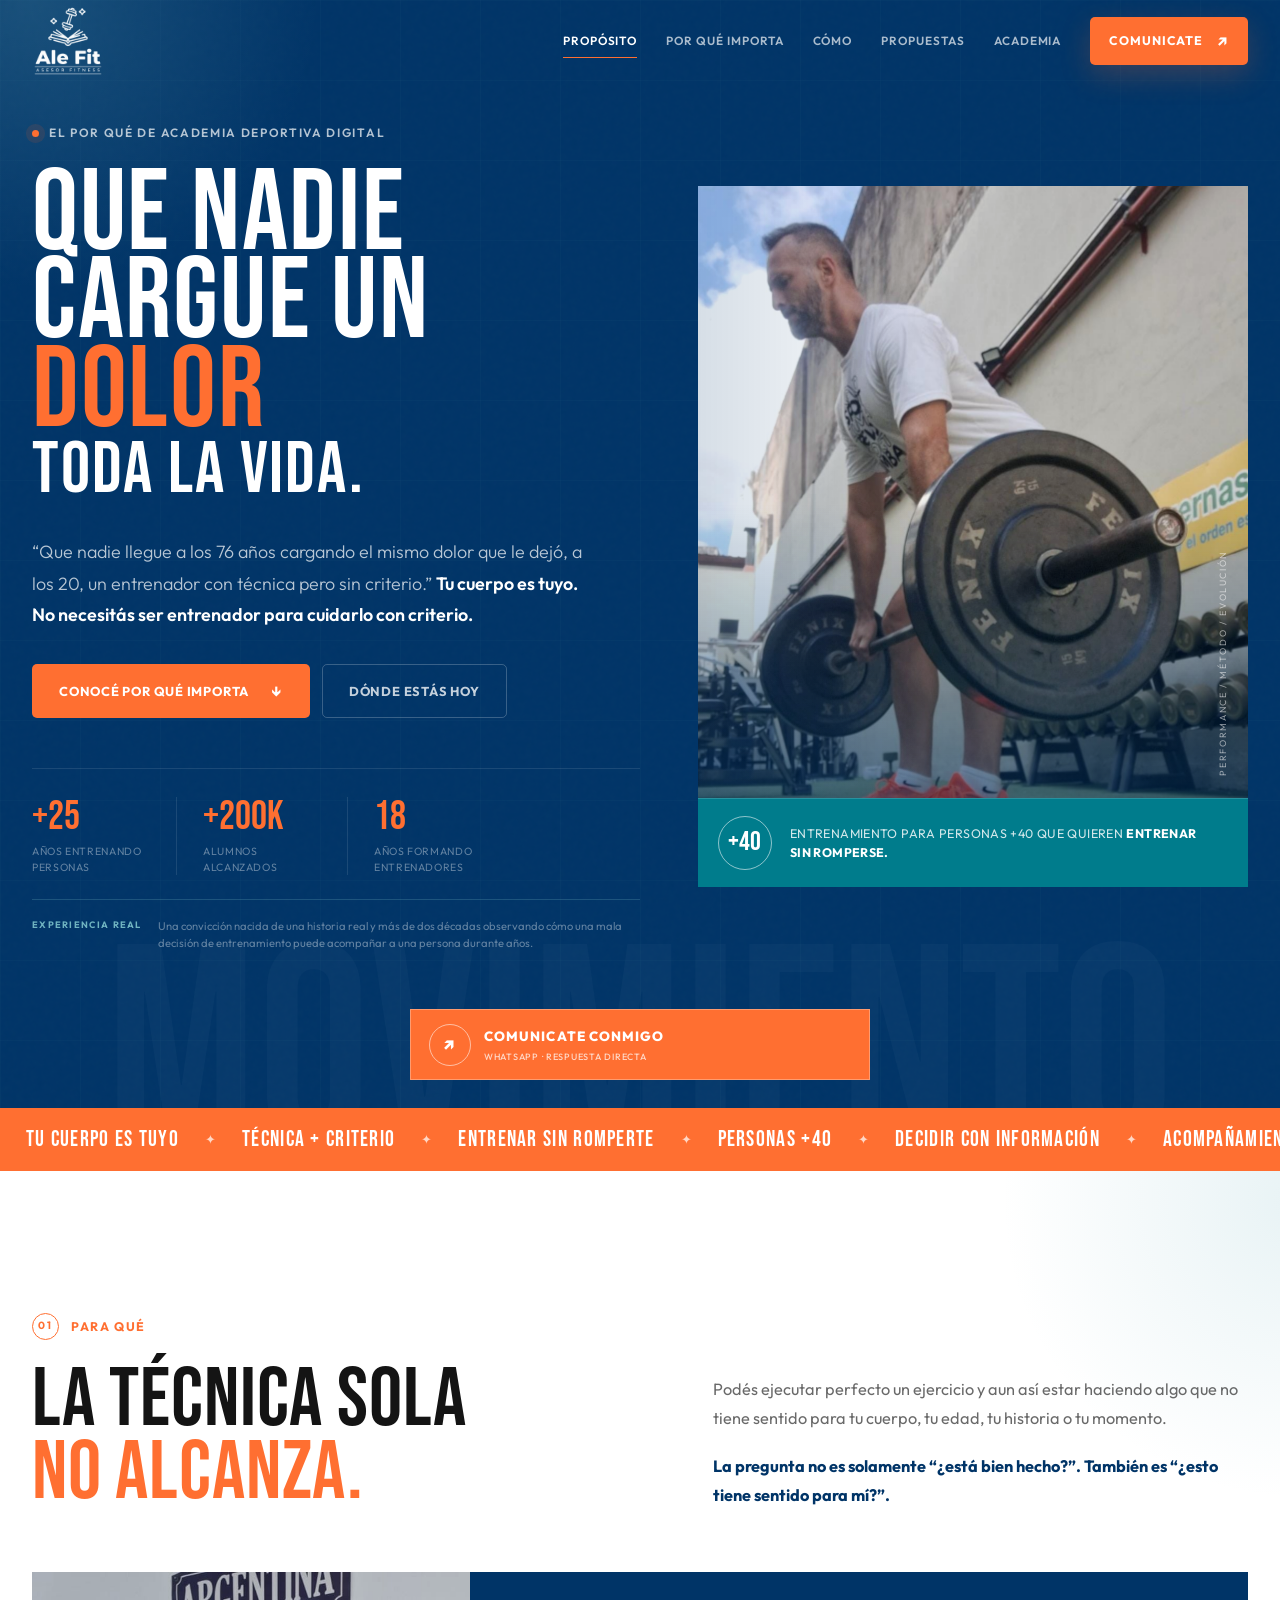
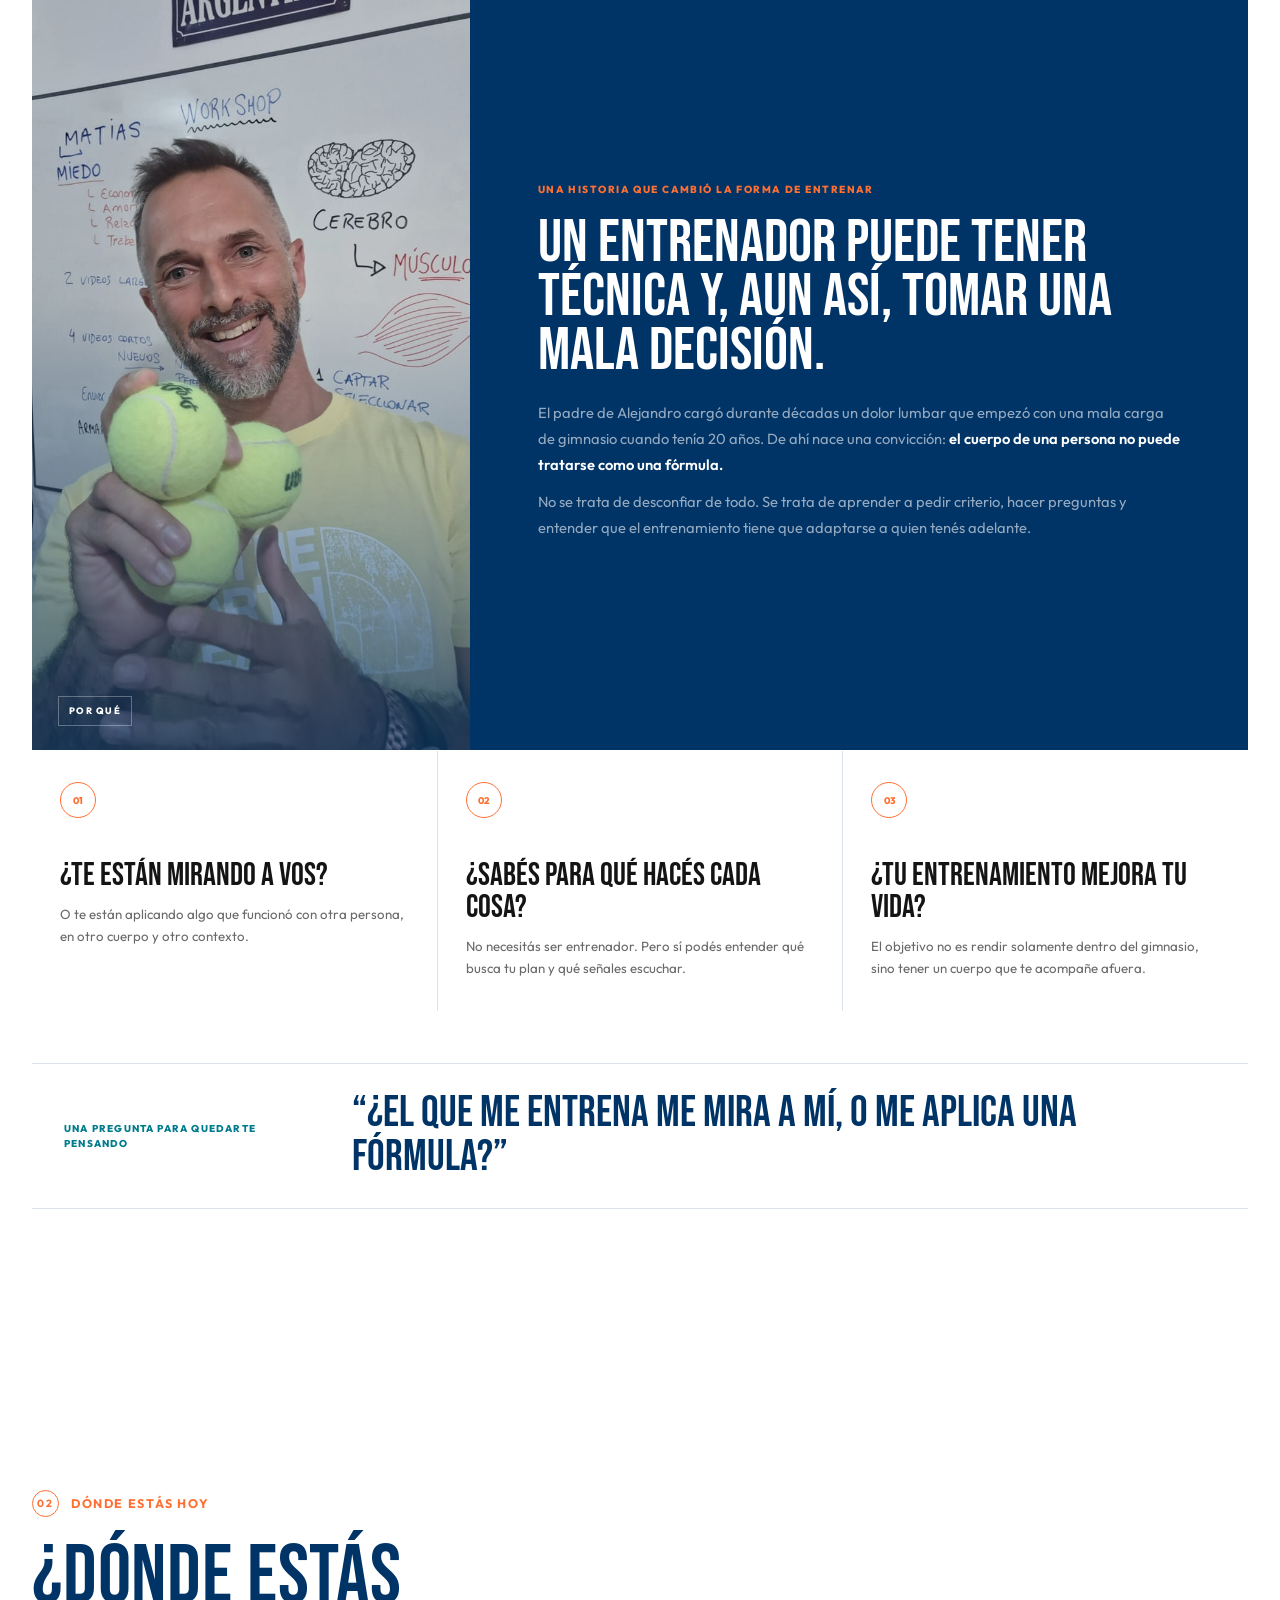
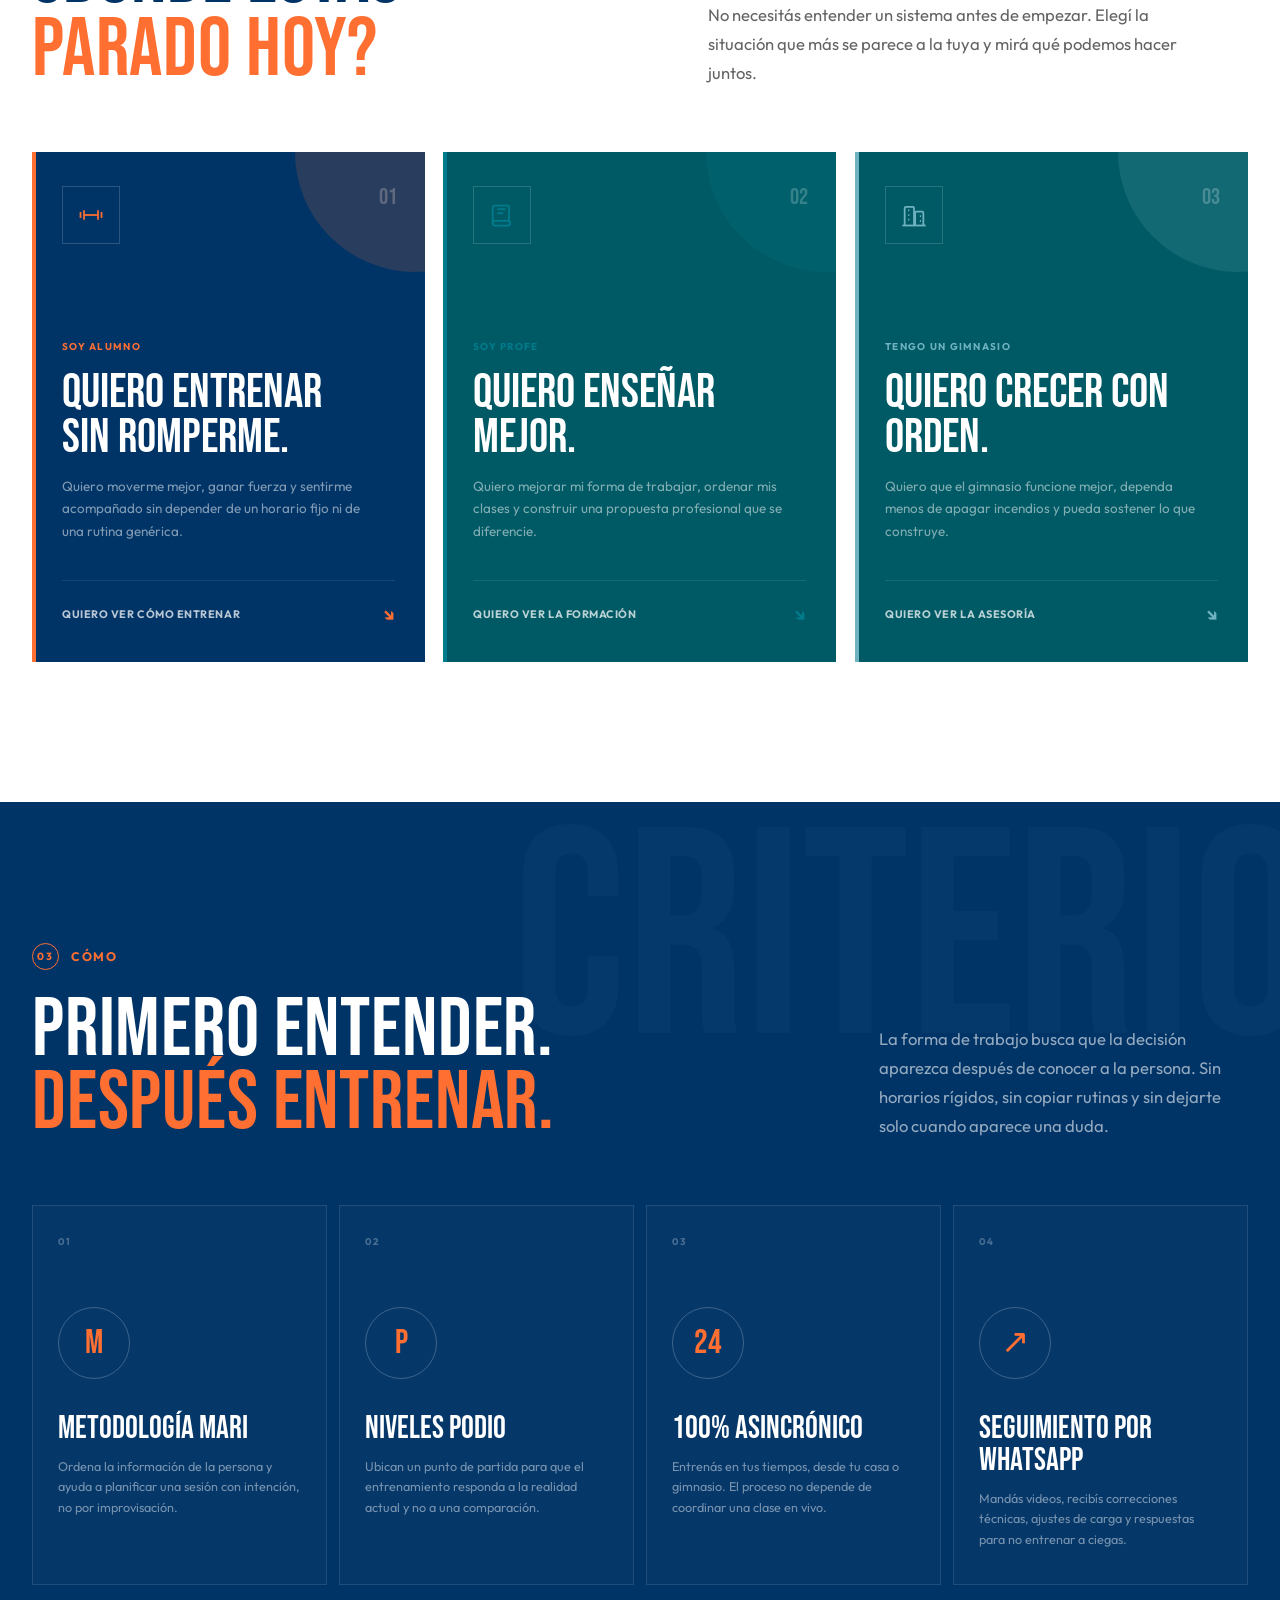
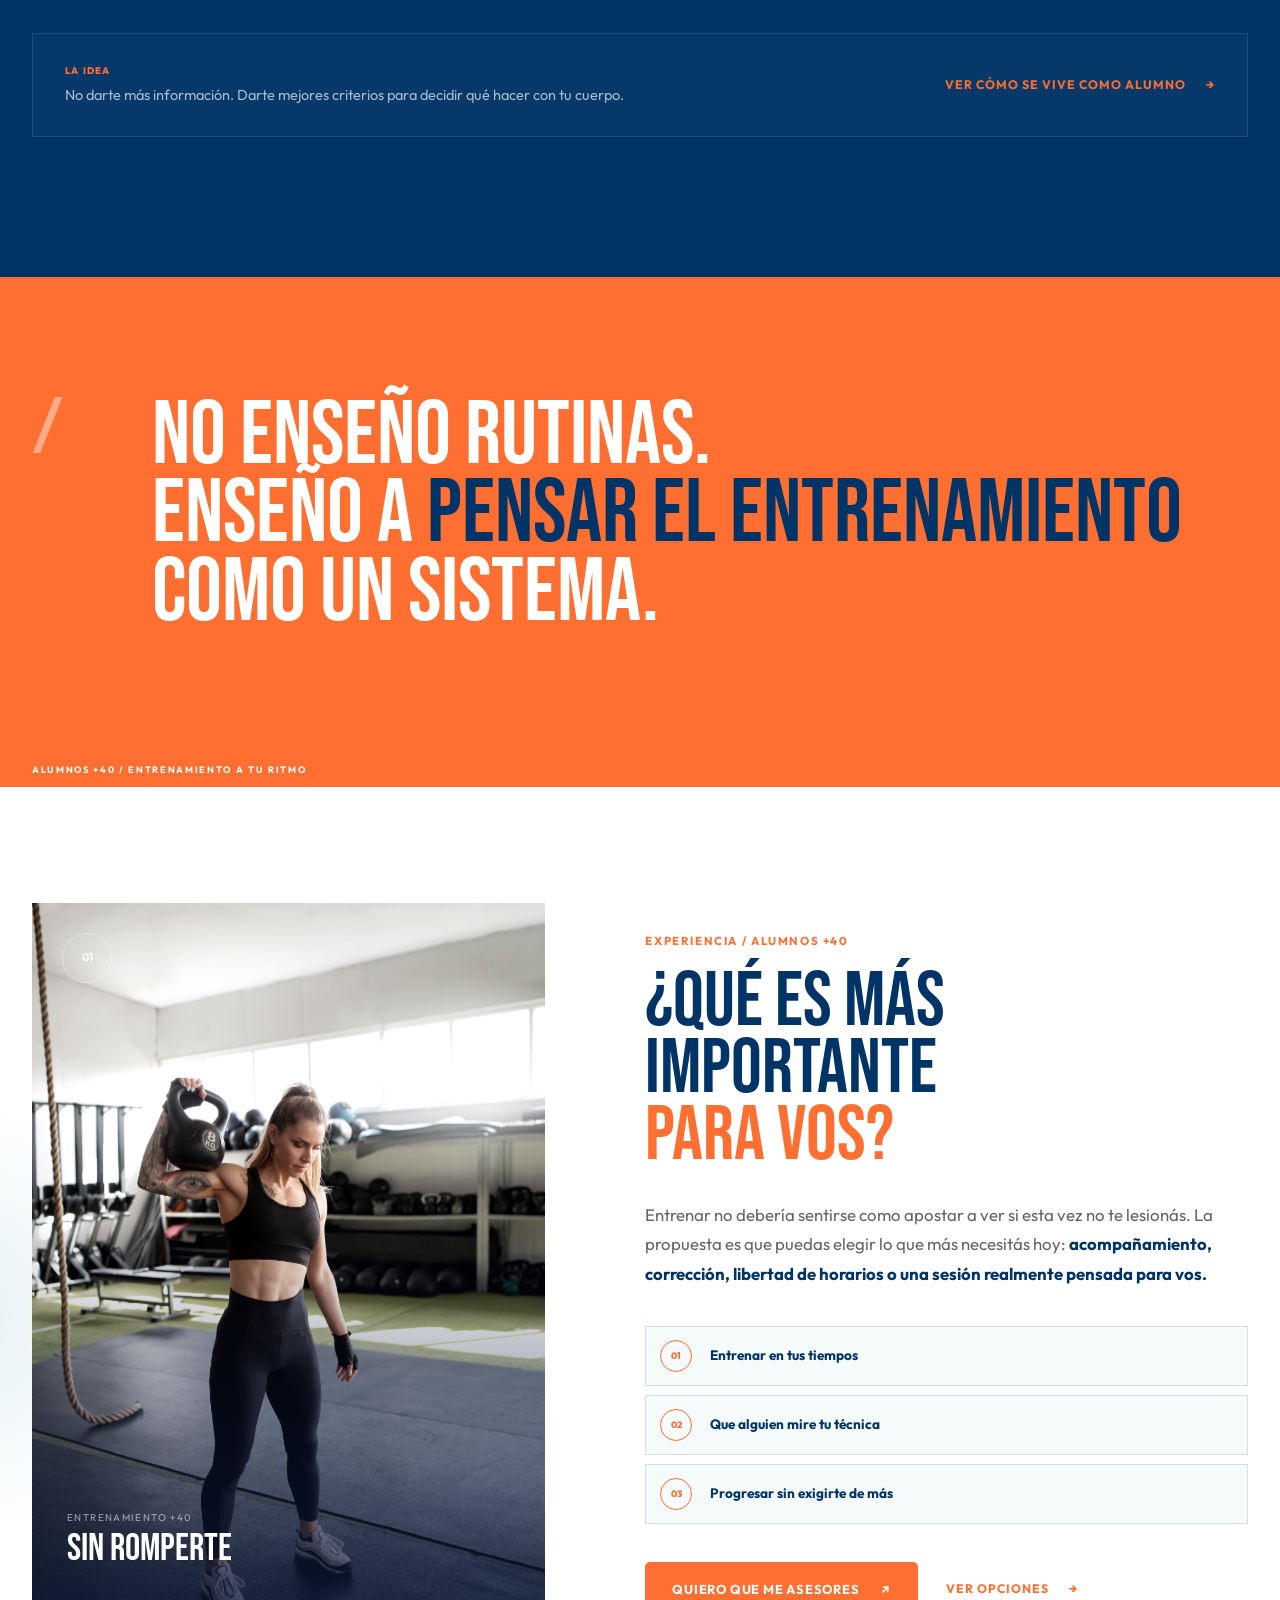
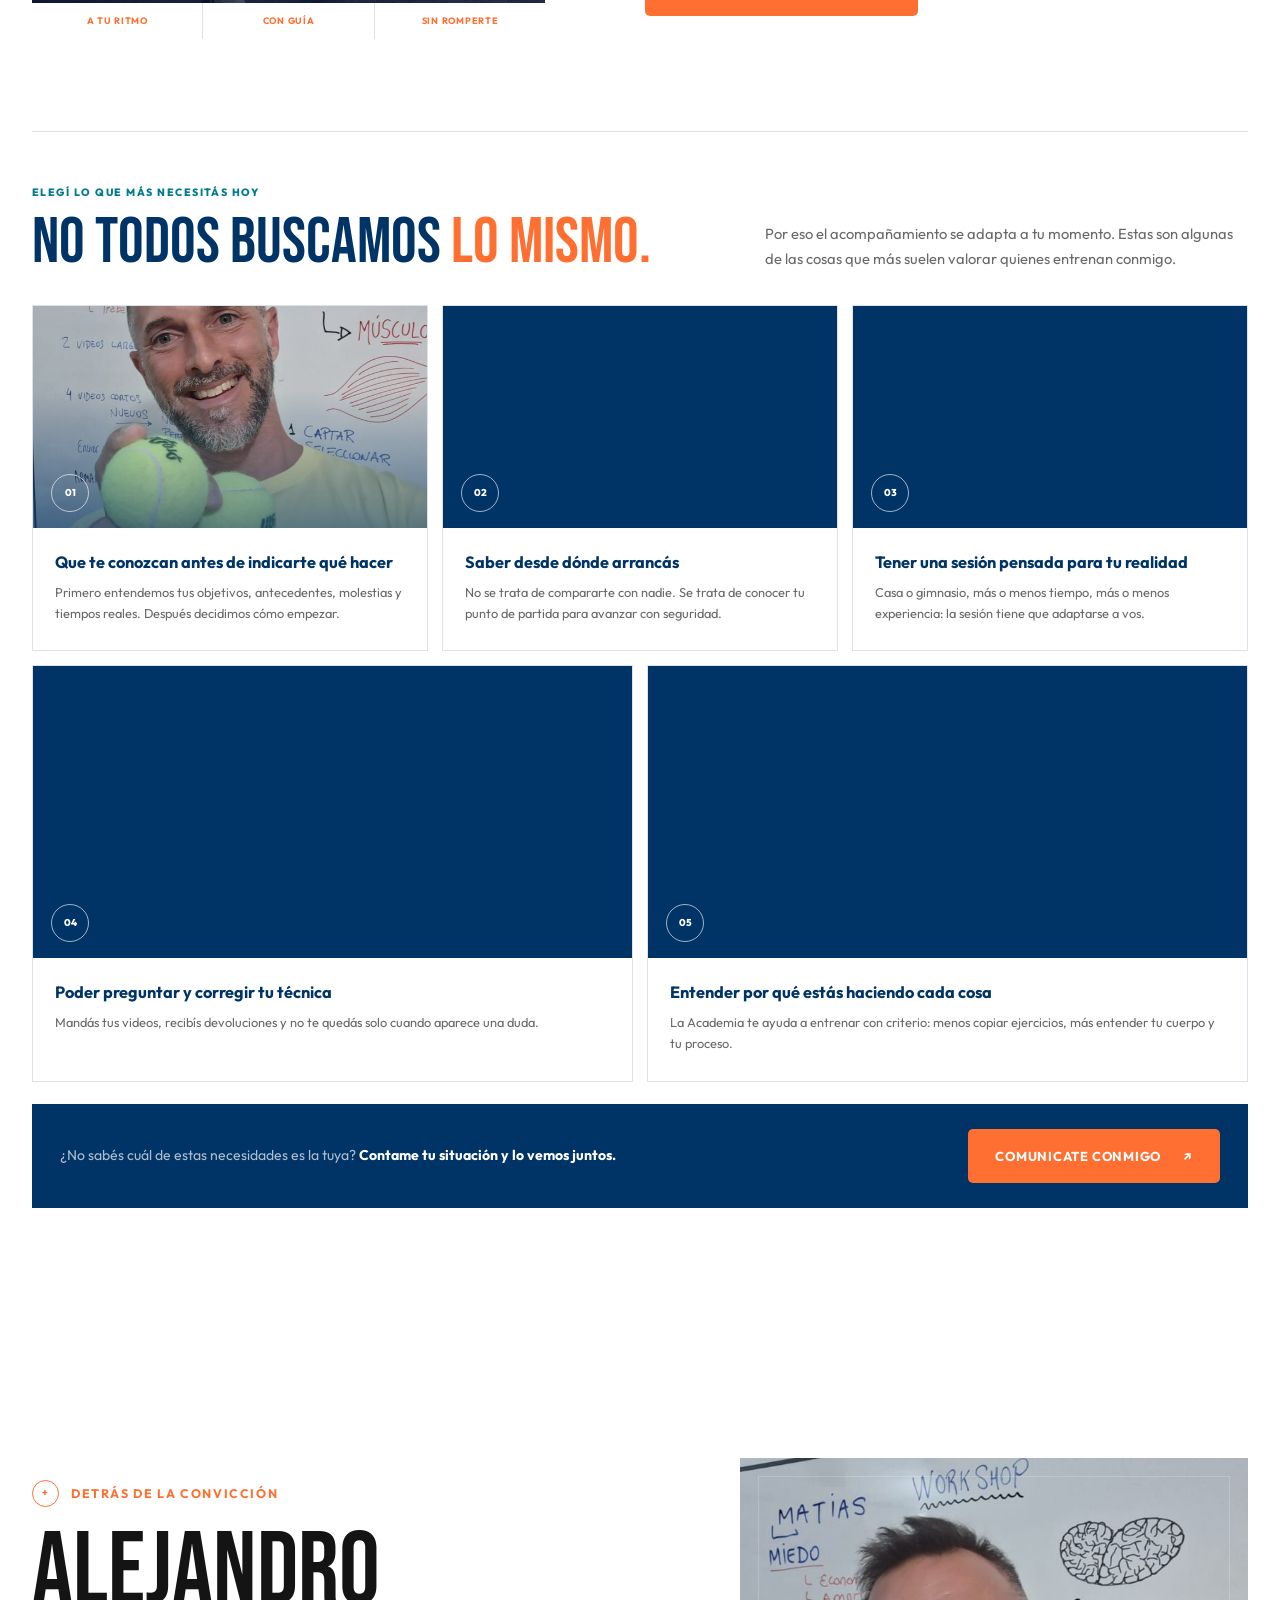
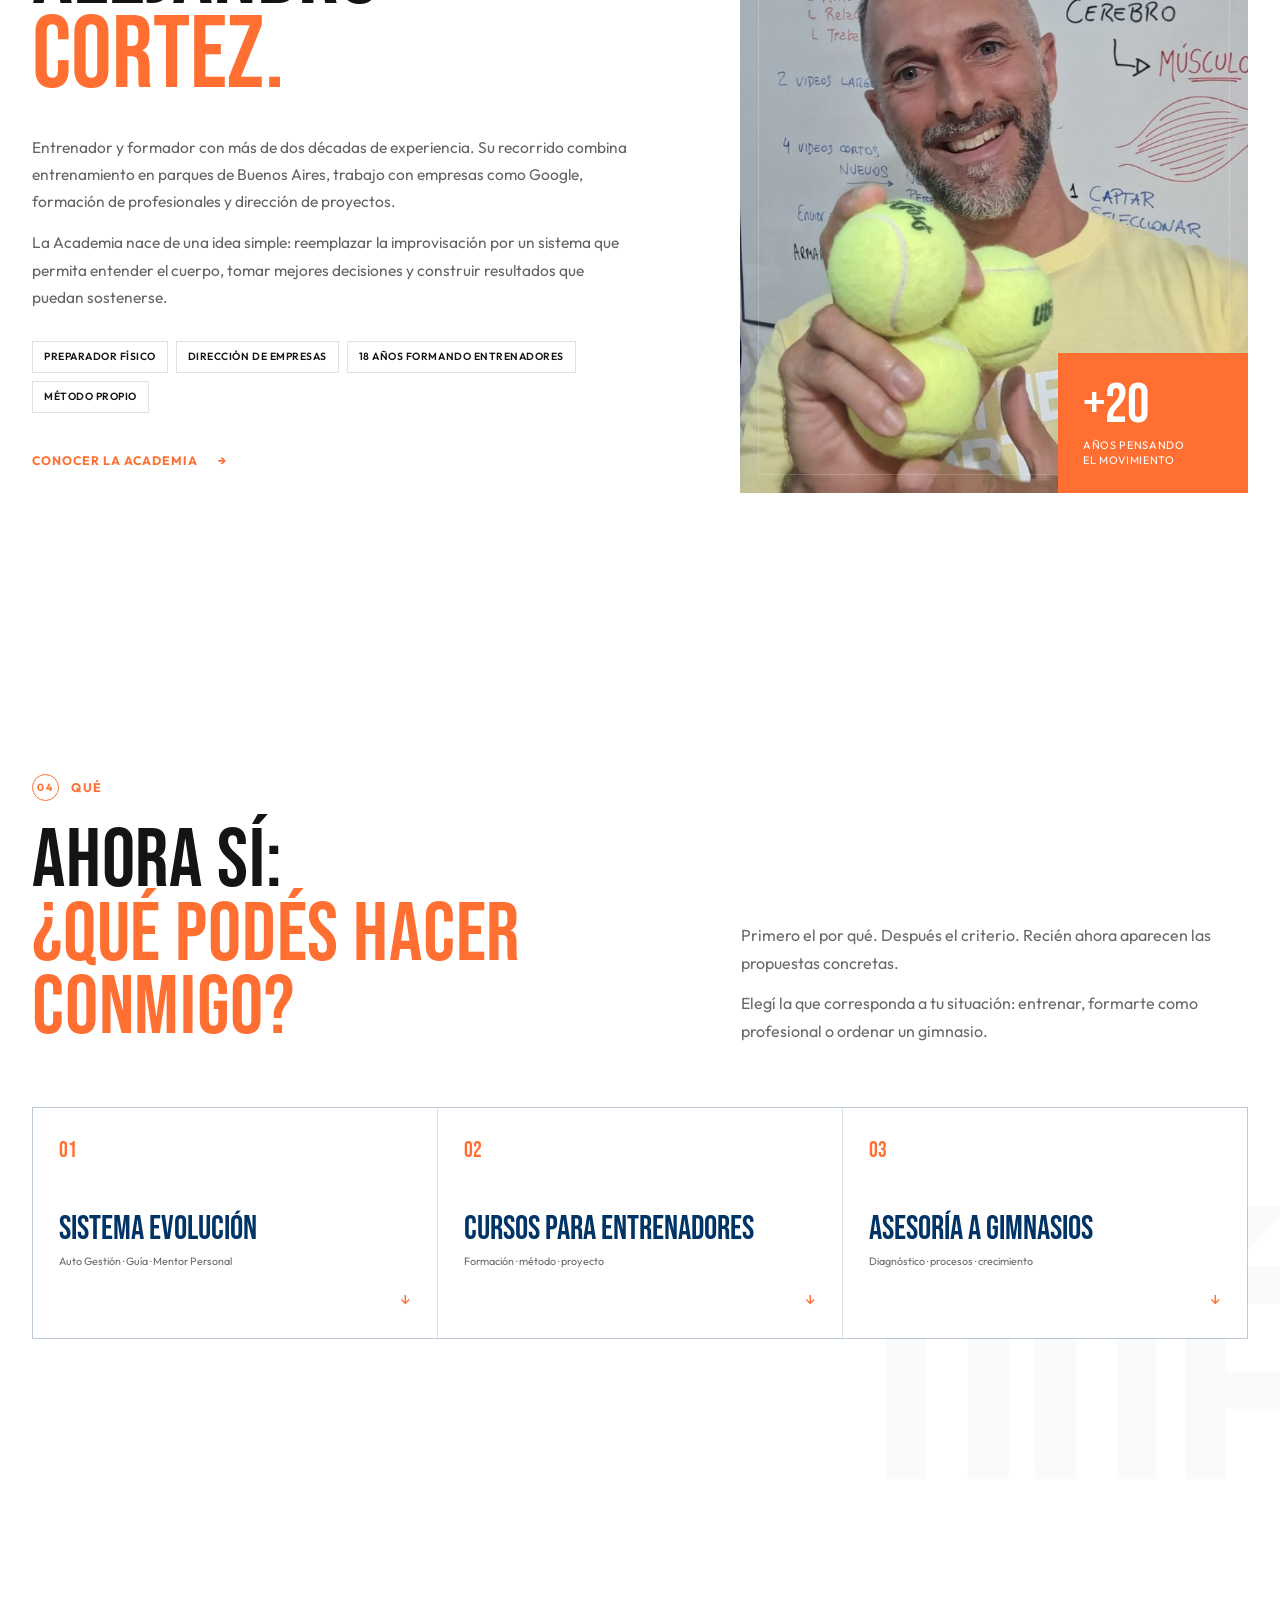
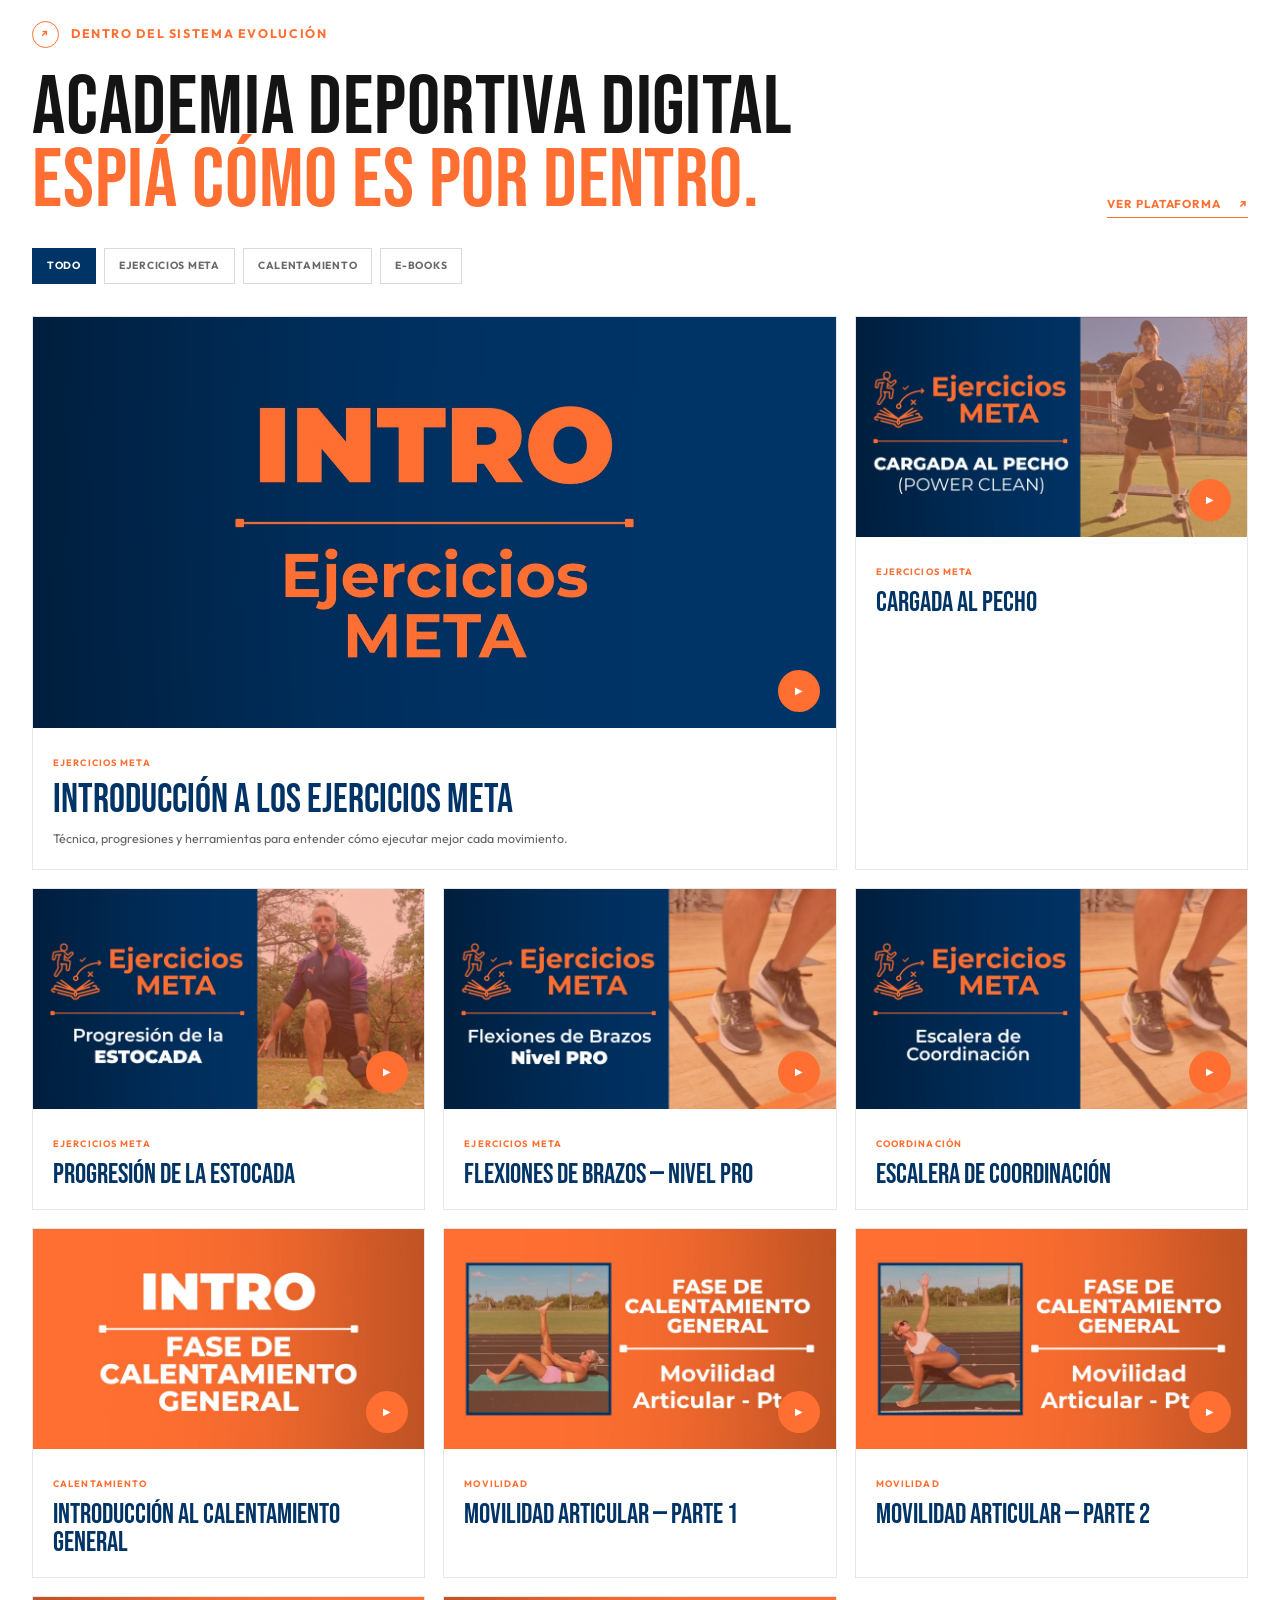
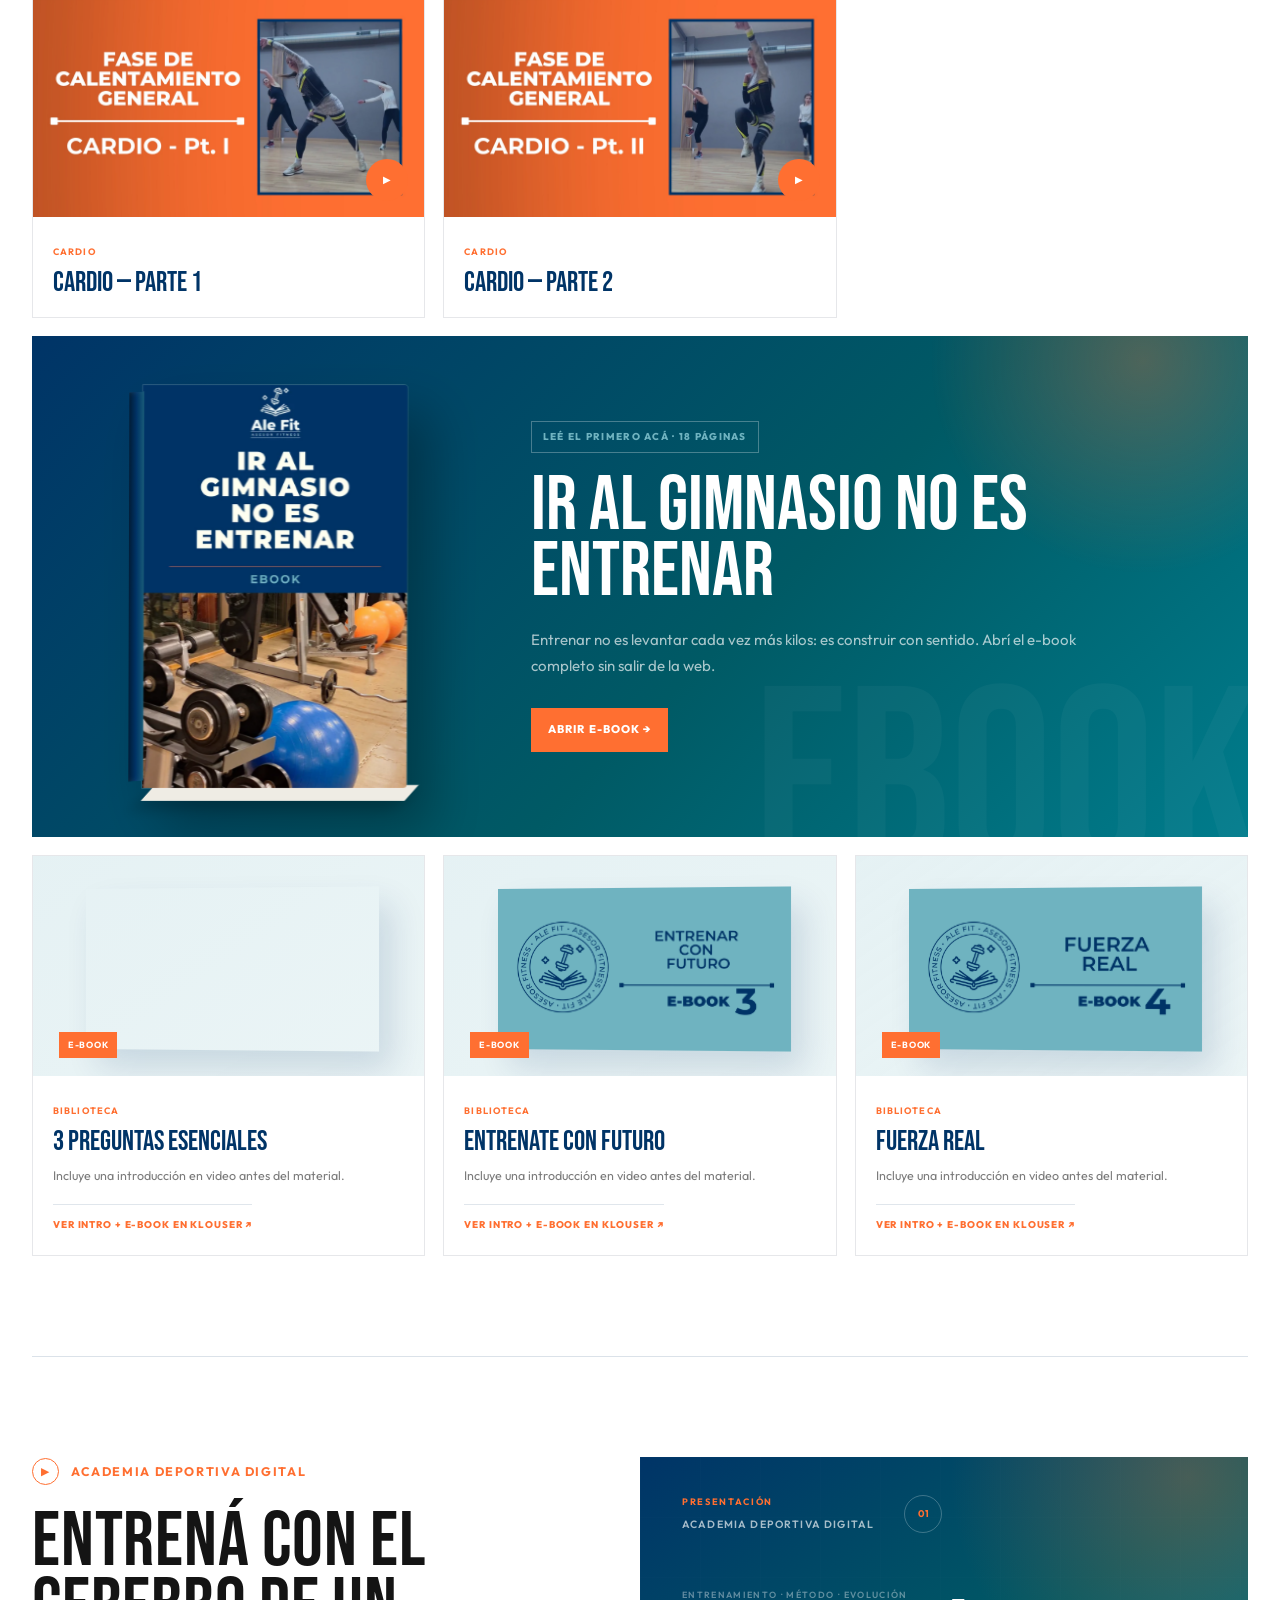
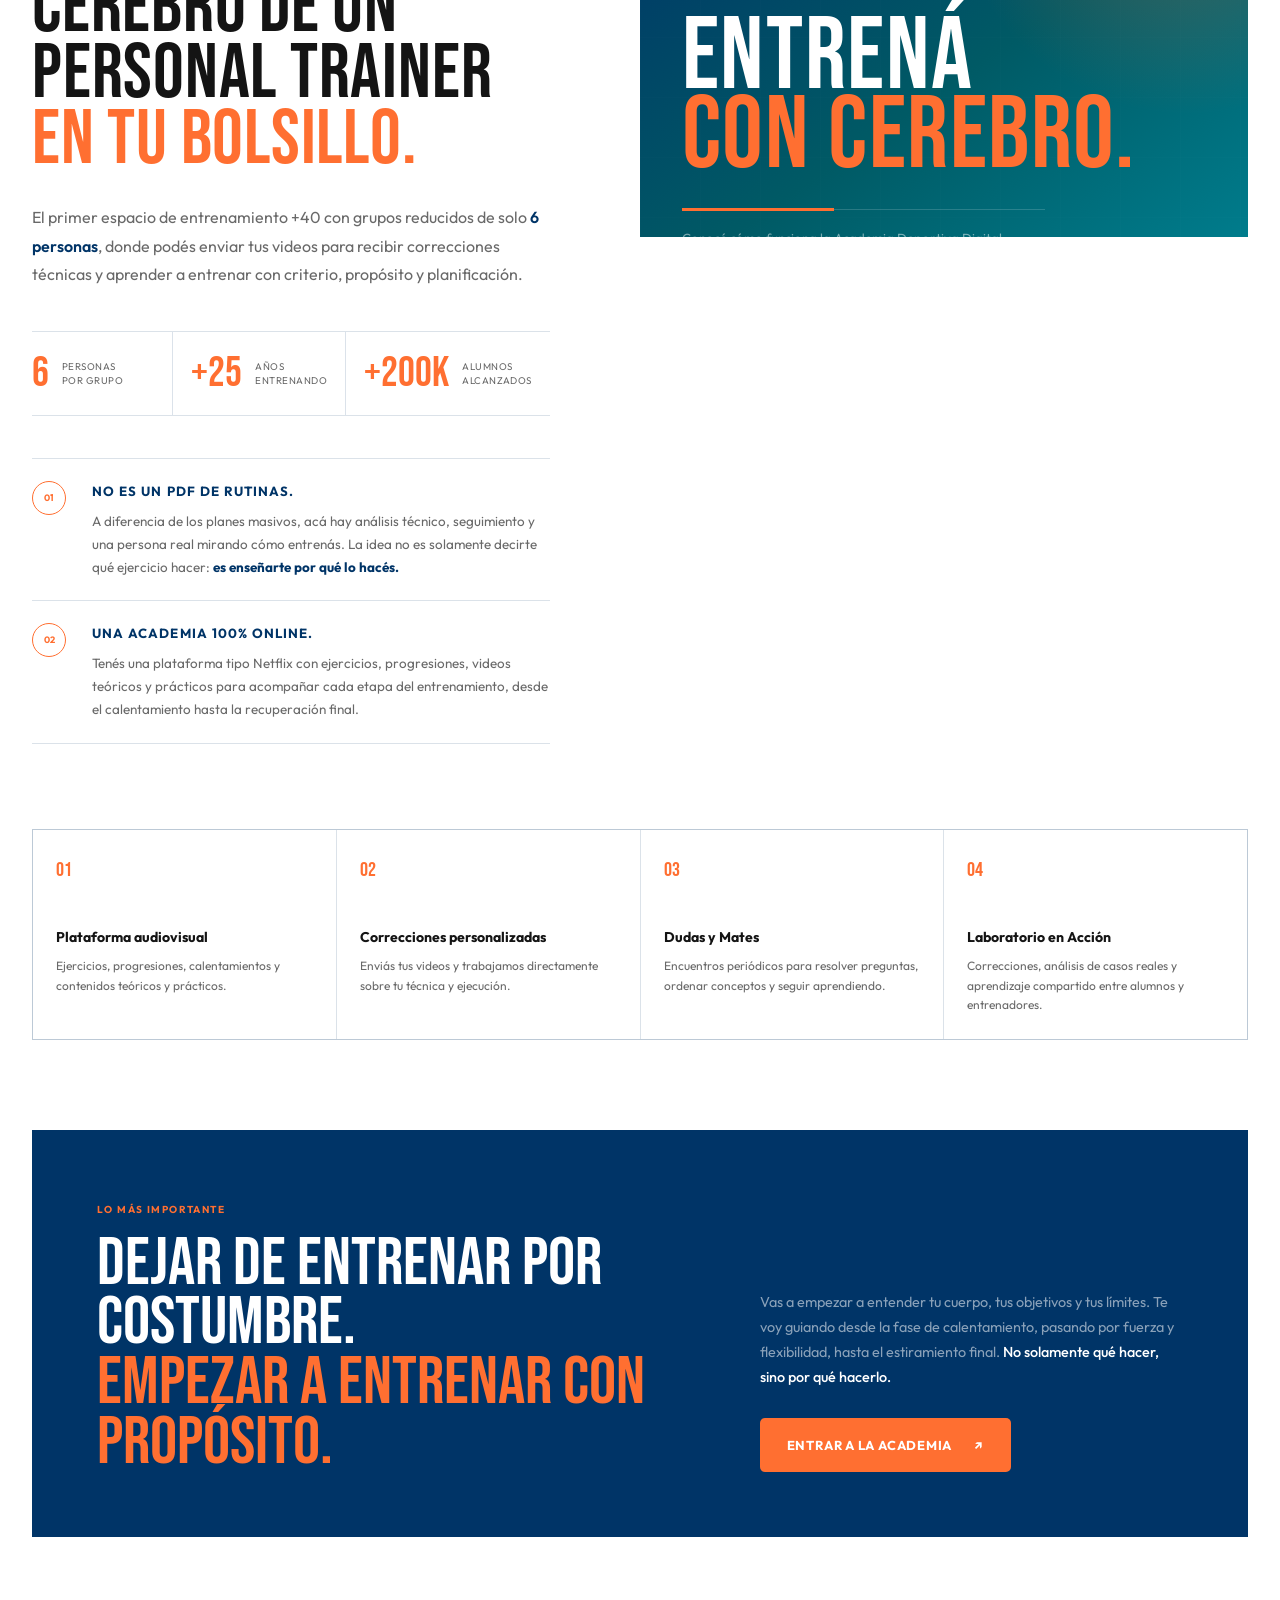
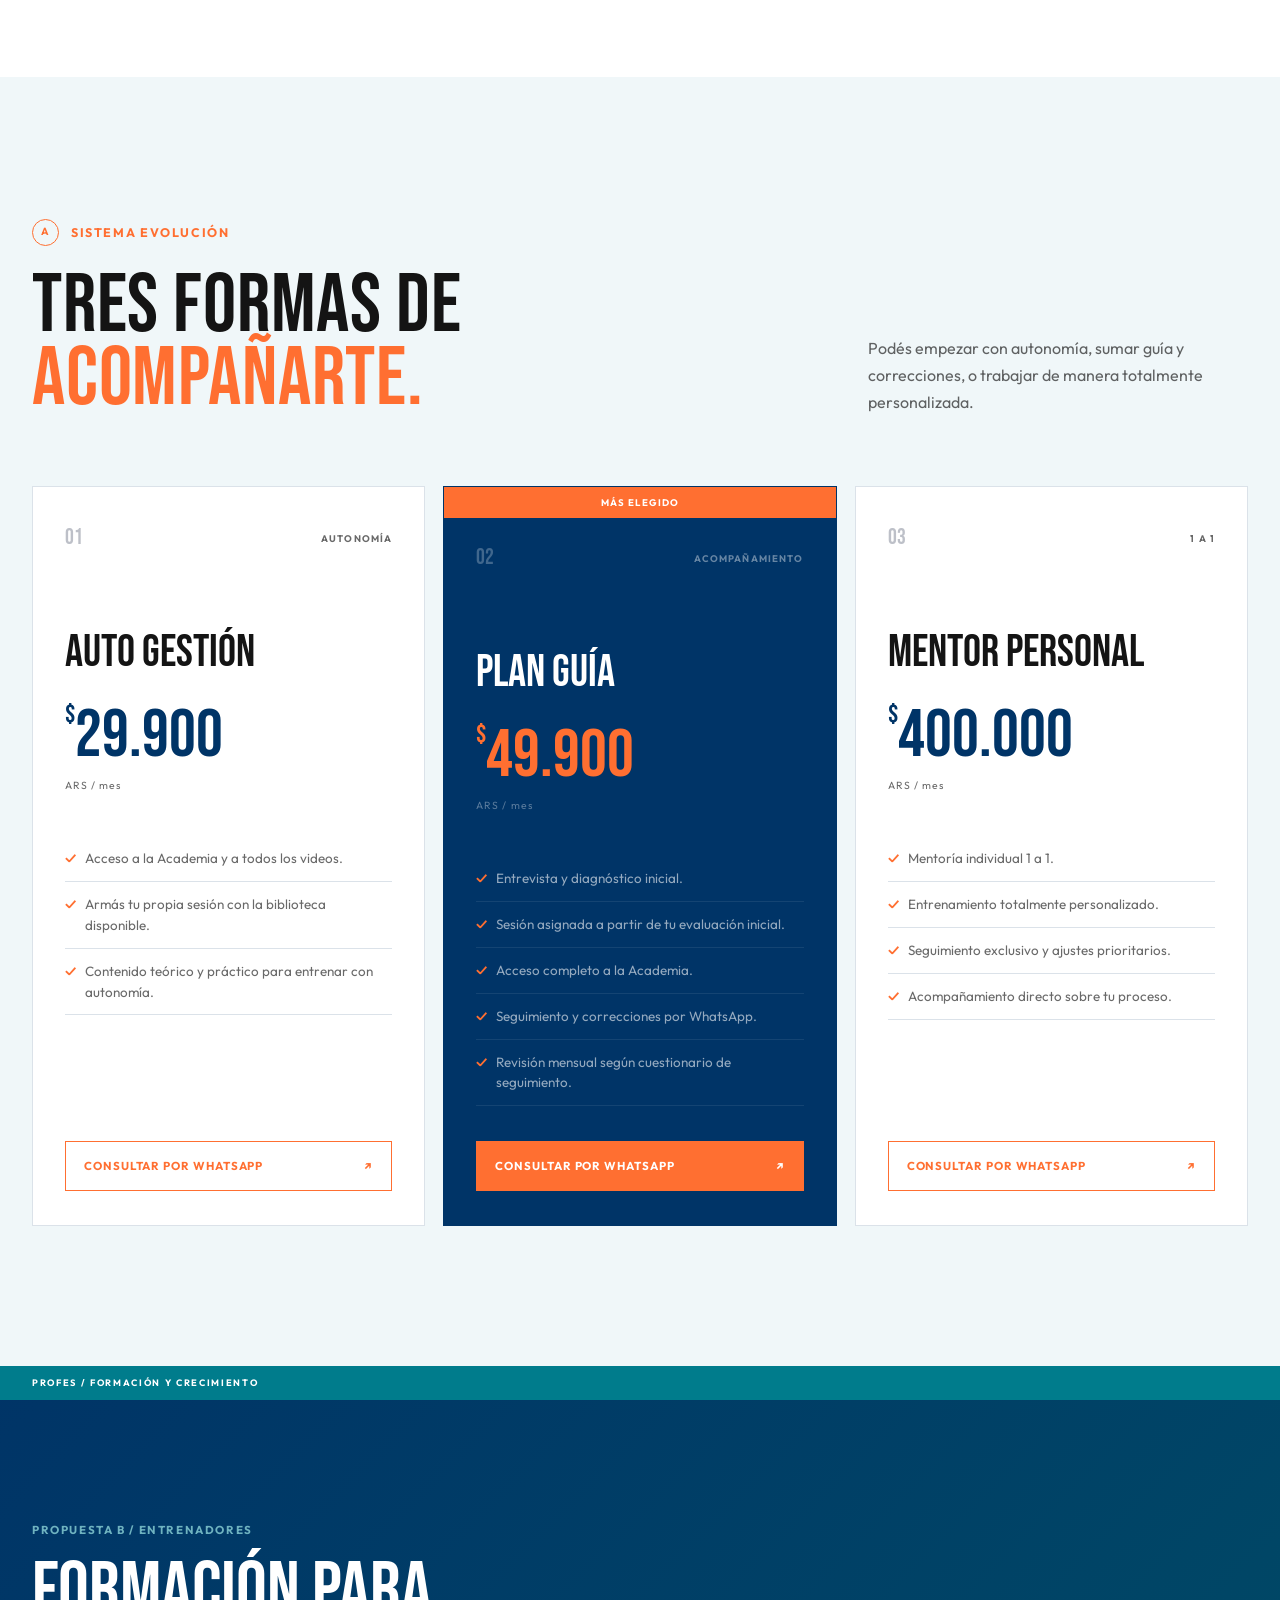
==== commit 7fb359a7: "Nueva estructura de venta y restauracion de imagenes" ====
--- a/index.html
+++ b/index.html
@@ -26,13 +26,13 @@
 <header class="site-header" id="siteHeader">
 <nav aria-label="Navegación principal" class="nav container">
 <a aria-label="Ale Fit — Asesor Fitness, inicio" class="brand brand--logo" href="#inicio"><img alt="Ale Fit — Asesor Fitness" decoding="async" src="./Assets/img/Brand/ale-fit-logo.png"/></a>
-<div class="nav__desktop"><a class="nav__link" href="#caminos">Dónde estás</a><a class="nav__link" href="#alumnos">Alumnos</a><a class="nav__link" href="#entrenadores">Profes</a><a class="nav__link" href="#gimnasios">Gimnasios</a><a class="nav__link" href="#contenido">Academia</a><a class="nav__cta" href="https://wa.me/5491131763631?text=Hola%20Ale%2C%20vi%20la%20web%20de%20Academia%20Deportiva%20Digital%20y%20quiero%20que%20me%20cuentes%20cu%C3%A1l%20opci%C3%B3n%20es%20mejor%20para%20m%C3%AD." rel="noopener noreferrer" target="_blank">Comunicate <span>↗</span></a></div>
+<div class="nav__desktop"><a class="nav__link" href="#inicio">Propósito</a><a class="nav__link" href="#criterio">Por qué importa</a><a class="nav__link" href="#como-trabajo">Cómo</a><a class="nav__link" href="#propuestas">Propuestas</a><a class="nav__link" href="#contenido">Academia</a><a class="nav__cta" href="https://wa.me/5491131763631?text=Hola%20Ale%2C%20vi%20la%20web%20de%20Academia%20Deportiva%20Digital%20y%20quiero%20contarte%20mi%20situaci%C3%B3n." rel="noopener noreferrer" target="_blank">Comunicate <span>↗</span></a></div>
 <button aria-controls="mobileMenu" aria-expanded="false" aria-label="Abrir menú" class="menu-toggle" id="menuToggle" type="button">
 <span></span><span></span>
 </button>
 </nav>
 <div aria-hidden="true" class="mobile-menu" id="mobileMenu">
-<div class="mobile-menu__inner"><a class="mobile-link" href="#caminos"><span>01</span>Dónde estás</a><a class="mobile-link" href="#alumnos"><span>02</span>Alumnos</a><a class="mobile-link" href="#entrenadores"><span>03</span>Profes</a><a class="mobile-link" href="#gimnasios"><span>04</span>Gimnasios</a><a class="mobile-link" href="#contenido"><span>05</span>Academia</a><a class="mobile-link" href="#sobre-ale"><span>06</span>Sobre Ale</a><a class="mobile-menu__cta" href="https://wa.me/5491131763631?text=Hola%20Ale%2C%20vi%20la%20web%20de%20Academia%20Deportiva%20Digital%20y%20quiero%20recibir%20informaci%C3%B3n." rel="noopener noreferrer" target="_blank">Comunicate conmigo <span>↗</span></a></div>
+<div class="mobile-menu__inner"><a class="mobile-link" href="#inicio"><span>01</span>Propósito</a><a class="mobile-link" href="#criterio"><span>02</span>Por qué importa</a><a class="mobile-link" href="#como-trabajo"><span>03</span>Cómo</a><a class="mobile-link" href="#propuestas"><span>04</span>Propuestas</a><a class="mobile-link" href="#contenido"><span>05</span>Academia</a><a class="mobile-link" href="#sobre-ale"><span>06</span>Sobre Ale</a><a class="mobile-menu__cta" href="https://wa.me/5491131763631?text=Hola%20Ale%2C%20vi%20la%20web%20de%20Academia%20Deportiva%20Digital%20y%20quiero%20recibir%20informaci%C3%B3n." rel="noopener noreferrer" target="_blank">Comunicate conmigo <span>↗</span></a></div>
 </div>
 </header>
 <main id="contenido-principal">
@@ -42,16 +42,10 @@
 <div aria-hidden="true" class="hero__grid-lines"></div>
 <div class="container hero__container">
 <div class="hero__content">
-<div class="hero__eyebrow hero-animate">
-<span class="hero__eyebrow-dot"></span>
-            Academia Deportiva Digital
-          </div>
-<h1 class="hero__title" id="hero-title">
-<span class="hero__title-line hero-animate">ENTRENAR</span>
-<span class="hero__title-line hero-animate">CON <em>CEREBRO.</em></span>
-</h1>
-<p class="hero__description hero-animate">Entrená con acompañamiento real, en tus tiempos y desde donde estés. <strong>Especialmente pensado para personas +40 que quieren progresar sin romperse.</strong></p>
-<div class="hero__actions hero-animate"><a class="button button--primary" href="#caminos">Encontrá tu camino <span class="button__arrow">↓</span></a><a class="button button--ghost" href="#contenido">Conocé la Academia</a></div>
+<div class="hero__eyebrow hero-animate"><span class="hero__eyebrow-dot"></span> El por qué de Academia Deportiva Digital</div>
+<h1 class="hero__title" id="hero-title"><span class="hero__title-line hero-animate">QUE NADIE</span><span class="hero__title-line hero-animate">CARGUE UN <em>DOLOR</em></span><span class="hero__title-line hero-animate hero__title-line--small">TODA LA VIDA.</span></h1>
+<p class="hero__description hero-animate">“Que nadie llegue a los 76 años cargando el mismo dolor que le dejó, a los 20, un entrenador con técnica pero sin criterio.” <strong>Tu cuerpo es tuyo. No necesitás ser entrenador para cuidarlo con criterio.</strong></p>
+<div class="hero__actions hero-animate"><a class="button button--primary" href="#criterio">Conocé por qué importa <span class="button__arrow">↓</span></a><a class="button button--ghost" href="#caminos">Dónde estás hoy</a></div>
 <div aria-label="Datos de trayectoria" class="hero__stats hero-animate">
 <div class="hero-stat">
 <strong data-count="25" data-prefix="+">+0</strong>
@@ -67,7 +61,7 @@
 </div>
 </div><div class="hero__trust-line hero-animate">
 <span>EXPERIENCIA REAL</span>
-<p>Parques de Buenos Aires · empresas como Google · diagnóstico basado en variables concretas, no en rutinas copiadas de internet.</p>
+<p>Una convicción nacida de una historia real y más de dos décadas observando cómo una mala decisión de entrenamiento puede acompañar a una persona durante años.</p>
 </div>
 </div>
 <div class="hero__visual hero-animate">
@@ -85,14 +79,58 @@
 <!-- TICKER -->
 <section aria-label="Conceptos de la Academia" class="ticker">
 <div class="ticker__track">
-<div class="ticker__content"><span>ENTRENÁ A TU RITMO</span><i>✦</i><span>PERSONAS +40</span><i>✦</i><span>CORRECCIONES REALES</span><i>✦</i><span>SIN RUTINAS GENÉRICAS</span><i>✦</i><span>ACOMPAÑAMIENTO</span><i>✦</i><span>ENTRENAR SIN ROMPERTE</span><i>✦</i><span>ENTRENÁ A TU RITMO</span><i>✦</i><span>PERSONAS +40</span><i>✦</i><span>CORRECCIONES REALES</span><i>✦</i><span>SIN RUTINAS GENÉRICAS</span><i>✦</i><span>ACOMPAÑAMIENTO</span><i>✦</i><span>ENTRENAR SIN ROMPERTE</span><i>✦</i></div>
-</div>
-</section>
-<!-- CAMINOS -->
-<section class="paths section" id="caminos">
+<div class="ticker__content"><span>TU CUERPO ES TUYO</span><i>✦</i><span>TÉCNICA + CRITERIO</span><i>✦</i><span>ENTRENAR SIN ROMPERTE</span><i>✦</i><span>PERSONAS +40</span><i>✦</i><span>DECIDIR CON INFORMACIÓN</span><i>✦</i><span>ACOMPAÑAMIENTO REAL</span><i>✦</i><span>TU CUERPO ES TUYO</span><i>✦</i><span>TÉCNICA + CRITERIO</span><i>✦</i><span>ENTRENAR SIN ROMPERTE</span><i>✦</i><span>PERSONAS +40</span><i>✦</i><span>DECIDIR CON INFORMACIÓN</span><i>✦</i><span>ACOMPAÑAMIENTO REAL</span><i>✦</i></div>
+</div>
+</section><section class="criterion section" id="criterio">
+<div class="container">
+<header class="criterion__header">
+<div class="section-kicker" data-reveal=""><span>01</span>Para qué</div>
+<div class="criterion__heading-grid">
+<h2 class="section-title" data-reveal="">LA TÉCNICA SOLA<br/><em>NO ALCANZA.</em></h2>
+<div class="criterion__lead" data-reveal="">
+<p>Podés ejecutar perfecto un ejercicio y aun así estar haciendo algo que no tiene sentido para tu cuerpo, tu edad, tu historia o tu momento.</p>
+<strong>La pregunta no es solamente “¿está bien hecho?”. También es “¿esto tiene sentido para mí?”.</strong>
+</div>
+</div>
+</header>
+<div class="criterion__story" data-reveal="">
+<div class="criterion__story-media">
+<img alt="Alejandro Cortez" decoding="async" loading="lazy" src="./Assets/img/Ale/ale-about.jpeg"/>
+<span class="criterion__story-index">POR QUÉ</span>
+</div>
+<div class="criterion__story-copy">
+<span>UNA HISTORIA QUE CAMBIÓ LA FORMA DE ENTRENAR</span>
+<h3>UN ENTRENADOR PUEDE TENER TÉCNICA Y, AUN ASÍ, TOMAR UNA MALA DECISIÓN.</h3>
+<p>El padre de Alejandro cargó durante décadas un dolor lumbar que empezó con una mala carga de gimnasio cuando tenía 20 años. De ahí nace una convicción: <strong>el cuerpo de una persona no puede tratarse como una fórmula.</strong></p>
+<p>No se trata de desconfiar de todo. Se trata de aprender a pedir criterio, hacer preguntas y entender que el entrenamiento tiene que adaptarse a quien tenés adelante.</p>
+</div>
+</div>
+<div class="criterion__questions">
+<article data-reveal="">
+<span>01</span>
+<h3>¿Te están mirando a vos?</h3>
+<p>O te están aplicando algo que funcionó con otra persona, en otro cuerpo y otro contexto.</p>
+</article>
+<article data-delay="80" data-reveal="">
+<span>02</span>
+<h3>¿Sabés para qué hacés cada cosa?</h3>
+<p>No necesitás ser entrenador. Pero sí podés entender qué busca tu plan y qué señales escuchar.</p>
+</article>
+<article data-delay="160" data-reveal="">
+<span>03</span>
+<h3>¿Tu entrenamiento mejora tu vida?</h3>
+<p>El objetivo no es rendir solamente dentro del gimnasio, sino tener un cuerpo que te acompañe afuera.</p>
+</article>
+</div>
+<div class="criterion__question" data-reveal="">
+<small>UNA PREGUNTA PARA QUEDARTE PENSANDO</small>
+<p>“¿El que me entrena me mira a mí, o me aplica una fórmula?”</p>
+</div>
+</div>
+</section><section class="paths section" id="caminos">
 <div class="container">
 <header class="section-header">
-<div class="section-kicker" data-reveal=""><span>01</span>Empezá por acá</div>
+<div class="section-kicker" data-reveal=""><span>02</span> Dónde estás hoy</div>
 <div class="section-header__grid">
 <h2 class="section-title" data-reveal="">¿DÓNDE ESTÁS <em>PARADO HOY?</em></h2>
 <p class="section-description" data-reveal="">No necesitás entender un sistema antes de empezar. Elegí la situación que más se parece a la tuya y mirá qué podemos hacer juntos.</p>
@@ -137,11 +175,53 @@
 </a>
 </div>
 </div>
-</section>
-<!-- MÉTODO -->
-<!-- SISTEMA DE INGRESO — MISMA ESTÉTICA, CONTENIDO DEL SISTEMA -->
-<!-- ALUMNOS — MARCADAMENTE NARANJA/CLARO -->
-<section class="audience audience--orange audience--student" id="alumnos">
+</section><section class="how-we-work section section--dark" id="como-trabajo">
+<div aria-hidden="true" class="how-we-work__word">CRITERIO</div>
+<div class="container">
+<header class="section-header section-header--light">
+<div class="section-kicker" data-reveal=""><span>03</span>Cómo</div>
+<div class="section-header__grid">
+<h2 class="section-title" data-reveal="">PRIMERO ENTENDER.<br/><em>DESPUÉS ENTRENAR.</em></h2>
+<p class="section-description" data-reveal="">La forma de trabajo busca que la decisión aparezca después de conocer a la persona. Sin horarios rígidos, sin copiar rutinas y sin dejarte solo cuando aparece una duda.</p>
+</div>
+</header>
+<div class="how-we-work__grid">
+<article class="how-card" data-reveal="">
+<span class="how-card__number">01</span>
+<div class="how-card__icon">M</div>
+<h3>Metodología MARI</h3>
+<p>Ordena la información de la persona y ayuda a planificar una sesión con intención, no por improvisación.</p>
+</article>
+<article class="how-card" data-delay="70" data-reveal="">
+<span class="how-card__number">02</span>
+<div class="how-card__icon">P</div>
+<h3>Niveles PODIO</h3>
+<p>Ubican un punto de partida para que el entrenamiento responda a la realidad actual y no a una comparación.</p>
+</article>
+<article class="how-card" data-delay="140" data-reveal="">
+<span class="how-card__number">03</span>
+<div class="how-card__icon">24</div>
+<h3>100% asincrónico</h3>
+<p>Entrenás en tus tiempos, desde tu casa o gimnasio. El proceso no depende de coordinar una clase en vivo.</p>
+</article>
+<article class="how-card" data-delay="210" data-reveal="">
+<span class="how-card__number">04</span>
+<div class="how-card__icon">↗</div>
+<h3>Seguimiento por WhatsApp</h3>
+<p>Mandás videos, recibís correcciones técnicas, ajustes de carga y respuestas para no entrenar a ciegas.</p>
+</article>
+</div>
+<div class="how-we-work__cta" data-reveal="">
+<p><span>LA IDEA</span> No darte más información. Darte mejores criterios para decidir qué hacer con tu cuerpo.</p>
+<a class="text-link text-link--orange" href="#alumnos">Ver cómo se vive como alumno <span>→</span></a>
+</div>
+</div>
+</section><section aria-label="Filosofía de la Academia" class="statement">
+<div class="container statement__inner">
+<span class="statement__number" data-reveal="">/</span>
+<p data-reveal="">NO ENSEÑO RUTINAS.<br/>ENSEÑO A <em>PENSAR EL ENTRENAMIENTO</em> COMO UN SISTEMA.</p>
+</div>
+</section><section class="audience audience--orange audience--student" id="alumnos">
 <div aria-hidden="true" class="audience__topline"><span>ALUMNOS +40 / ENTRENAMIENTO A TU RITMO</span></div>
 <div class="container audience__container">
 <div class="audience__media" data-reveal="">
@@ -154,210 +234,17 @@
 <div class="audience__media-meta"><span>A TU RITMO</span><span>CON GUÍA</span><span>SIN ROMPERTE</span></div>
 </div>
 <div class="audience__content">
-<span class="audience__eyebrow" data-reveal="">PARA ALUMNOS / +40</span>
+<span class="audience__eyebrow" data-reveal="">EXPERIENCIA / ALUMNOS +40</span>
 <h2 class="audience__title" data-reveal="">¿QUÉ ES MÁS IMPORTANTE <em>PARA VOS?</em></h2>
 <p class="audience__lead" data-reveal="">Entrenar no debería sentirse como apostar a ver si esta vez no te lesionás. La propuesta es que puedas elegir lo que más necesitás hoy: <strong>acompañamiento, corrección, libertad de horarios o una sesión realmente pensada para vos.</strong></p>
 <div class="student-value-points"><div class="student-value-point"><span>01</span><strong>Entrenar en tus tiempos</strong></div><div class="student-value-point"><span>02</span><strong>Que alguien mire tu técnica</strong></div><div class="student-value-point"><span>03</span><strong>Progresar sin exigirte de más</strong></div></div>
 <div class="audience__actions" data-reveal=""><a class="button button--primary" href="https://wa.me/5491131763631?text=Hola%20Ale%2C%20soy%20%2B40%20y%20quiero%20entrenar%20sin%20romperme.%20%C2%BFMe%20cont%C3%A1s%20qu%C3%A9%20opci%C3%B3n%20me%20conviene%3F" rel="noopener noreferrer" target="_blank">Quiero que me asesores <span>↗</span></a><a class="text-link" href="#planes">Ver opciones <span>→</span></a></div>
 </div>
 </div>
-<div class="container student-priorities"><header class="student-priorities__header" data-reveal=""><span>ELEGÍ LO QUE MÁS NECESITÁS HOY</span><h3>NO TODOS BUSCAMOS <em>LO MISMO.</em></h3><p>Por eso el acompañamiento se adapta a tu momento. Estas son algunas de las cosas que más suelen valorar quienes entrenan conmigo.</p></header><div class="priority-grid"><article class="priority-card" data-reveal="" data-tilt-card=""><div class="priority-card__media"><img alt="Que te conozcan antes de indicarte qué hacer" decoding="async" loading="lazy" src="./Assets/img/Ale/ale-about.jpeg"/><span class="priority-card__shade"></span><span class="priority-card__number">01</span></div><div class="priority-card__body"><h4>Que te conozcan antes de indicarte qué hacer</h4><p>Primero entendemos tus objetivos, antecedentes, molestias y tiempos reales. Después decidimos cómo empezar.</p></div></article><article class="priority-card" data-delay="60" data-reveal="" data-tilt-card=""><div class="priority-card__media"><img alt="Saber desde dónde arrancás" decoding="async" loading="lazy" src="./Assets/img/Alumnos/alumno-entrenando.jpg"/><span class="priority-card__shade"></span><span class="priority-card__number">02</span></div><div class="priority-card__body"><h4>Saber desde dónde arrancás</h4><p>No se trata de compararte con nadie. Se trata de conocer tu punto de partida para avanzar con seguridad.</p></div></article><article class="priority-card" data-delay="120" data-reveal="" data-tilt-card=""><div class="priority-card__media"><img alt="Tener una sesión pensada para tu realidad" decoding="async" loading="lazy" src="./Assets/img/Academia/progresion-estocada.jpg"/><span class="priority-card__shade"></span><span class="priority-card__number">03</span></div><div class="priority-card__body"><h4>Tener una sesión pensada para tu realidad</h4><p>Casa o gimnasio, más o menos tiempo, más o menos experiencia: la sesión tiene que adaptarse a vos.</p></div></article><article class="priority-card" data-delay="180" data-reveal="" data-tilt-card=""><div class="priority-card__media"><img alt="Poder preguntar y corregir tu técnica" decoding="async" loading="lazy" src="./Assets/img/Entrenadores/ale-formacion.jpg"/><span class="priority-card__shade"></span><span class="priority-card__number">04</span></div><div class="priority-card__body"><h4>Poder preguntar y corregir tu técnica</h4><p>Mandás tus videos, recibís devoluciones y no te quedás solo cuando aparece una duda.</p></div></article><article class="priority-card" data-delay="180" data-reveal="" data-tilt-card=""><div class="priority-card__media"><img alt="Entender por qué estás haciendo cada cosa" decoding="async" loading="lazy" src="./Assets/img/Intros/ejercicios-meta-intro.jpg"/><span class="priority-card__shade"></span><span class="priority-card__number">05</span></div><div class="priority-card__body"><h4>Entender por qué estás haciendo cada cosa</h4><p>La Academia te ayuda a entrenar con criterio: menos copiar ejercicios, más entender tu cuerpo y tu proceso.</p></div></article></div><div class="student-priorities__cta" data-reveal=""><p>¿No sabés cuál de estas necesidades es la tuya? <strong>Contame tu situación y lo vemos juntos.</strong></p><a class="button button--primary" href="https://wa.me/5491131763631?text=Hola%20Ale%2C%20quiero%20contarte%20mi%20situaci%C3%B3n%20para%20saber%20c%C3%B3mo%20deber%C3%ADa%20entrenar." rel="noopener noreferrer" target="_blank">Comunicate conmigo <span>↗</span></a></div></div></section>
-<!-- PLANES -->
-<section class="plans section" id="planes">
-<div class="container">
-<header class="plans__header">
-<div>
-<span class="section-kicker" data-reveal=""><span>02</span>Elegí tu acompañamiento</span>
-<h2 class="section-title" data-reveal="">ELEGÍ CUÁNTO <em>ACOMPAÑAMIENTO</em> QUERÉS.</h2>
-</div>
-<p data-reveal="">Podés empezar con autonomía, sumar guía y correcciones, o trabajar de manera totalmente personalizada.</p>
-</header>
-<div class="plans__grid">
-<article class="plan-card" data-reveal="">
-<div class="plan-card__top"><span class="plan-card__number">01</span><span class="plan-card__type">AUTONOMÍA</span></div>
-<h3>Auto Gestión</h3>
-<div class="plan-card__price"><span>$</span>29.900</div>
-<span class="plan-card__period">ARS / mes</span>
-<ul><li>Acceso a la Academia y a todos los videos.</li><li>Armás tu propia sesión con la biblioteca disponible.</li><li>Contenido teórico y práctico para entrenar con autonomía.</li></ul>
-<a class="plan-card__button" href="https://wa.me/5491131763631?text=Hola%20Ale%2C%20quiero%20consultar%20por%20el%20Plan%20Auto%20Gesti%C3%B3n%20de%20Academia%20Deportiva%20Digital." rel="noopener noreferrer" target="_blank">Consultar por WhatsApp <span>↗</span></a>
-</article>
-<article class="plan-card plan-card--featured" data-delay="90" data-reveal="">
-<div class="plan-card__badge">MÁS ELEGIDO</div>
-<div class="plan-card__top"><span class="plan-card__number">02</span><span class="plan-card__type">ACOMPAÑAMIENTO</span></div>
-<h3>Plan Guía</h3>
-<div class="plan-card__price"><span>$</span>49.900</div>
-<span class="plan-card__period">ARS / mes</span>
-<ul><li>Entrevista y diagnóstico inicial.</li><li>Sesión asignada a partir de tu evaluación inicial.</li><li>Acceso completo a la Academia.</li><li>Seguimiento y correcciones por WhatsApp.</li><li>Revisión mensual según cuestionario de seguimiento.</li></ul>
-<a class="plan-card__button" href="https://wa.me/5491131763631?text=Hola%20Ale%2C%20quiero%20consultar%20por%20el%20Plan%20Gu%C3%ADa.%20Quiero%20entrenar%20con%20acompa%C3%B1amiento%20y%20correcciones." rel="noopener noreferrer" target="_blank">Consultar por WhatsApp <span>↗</span></a>
-</article>
-<article class="plan-card" data-delay="180" data-reveal="">
-<div class="plan-card__top"><span class="plan-card__number">03</span><span class="plan-card__type">1 A 1</span></div>
-<h3>Mentor Personal</h3>
-<div class="plan-card__price"><span>$</span>290.000</div>
-<span class="plan-card__period">ARS / mes</span>
-<ul><li>Mentoría individual 1 a 1.</li><li>Entrenamiento totalmente personalizado.</li><li>Seguimiento exclusivo y ajustes prioritarios.</li><li>Acompañamiento directo sobre tu proceso.</li></ul>
-<a class="plan-card__button" href="https://wa.me/5491131763631?text=Hola%20Ale%2C%20quiero%20consultar%20por%20Mentor%20Personal%20y%20el%20acompa%C3%B1amiento%201%20a%201." rel="noopener noreferrer" target="_blank">Consultar por WhatsApp <span>↗</span></a>
-</article>
-</div>
-</div>
-</section>
-<!-- ENTRENADORES — MARCADAMENTE VIOLETA/OSCURO -->
-<section class="audience audience--purple audience--reverse audience--trainer" id="entrenadores">
-<div aria-hidden="true" class="audience__topline"><span>PROFES / FORMACIÓN Y CRECIMIENTO</span></div>
-<div class="container audience__container">
-<div class="audience__media" data-reveal="">
-<div class="audience__image-wrap">
-<img alt="Alejandro Cortez formando entrenadores" class="audience__image" decoding="async" loading="lazy" src="./Assets/img/Entrenadores/ale-formacion.jpg"/>
-<div class="audience__image-shade"></div>
-<span class="audience__index">02</span>
-<div class="audience__media-copy"><small>FORMACIÓN</small><strong>PARA ENTRENADORES</strong></div>
-</div>
-<div class="audience__media-meta"><span>MÉTODO</span><span>DOCENCIA</span><span>PROYECTO</span></div>
-</div>
-<div class="audience__content">
-<span class="audience__eyebrow" data-reveal="">UNIDAD 02 / ENTRENADORES</span>
-<h2 class="audience__title" data-reveal="">FORMACIÓN PARA<em>PROFES Y ENTRENADORES.</em></h2>
-<p class="audience__lead" data-reveal="">
-        18 años capacitando entrenadores a través de cursos, workshops y talleres.
-        No se trata solo de técnica: se trata de <strong>crear tu método, planificar mejores clases y construir un sistema de trabajo sostenible dentro del deporte.</strong>
-</p>
-<div class="audience__features">
-<article class="feature-row" data-reveal="">
-<span class="feature-row__number">01</span>
-<div><h3>Cursos y workshops</h3><p>Formatos cortos y prácticos, pensados para aplicar herramientas desde la primera clase y no quedarse únicamente en la teoría.</p></div>
-</article>
-<article class="feature-row" data-reveal="">
-<span class="feature-row__number">02</span>
-<div><h3>Un método para dejar de improvisar</h3><p>Cómo observar mejor al alumno, planificar con criterio y estructurar clases que tengan una intención clara.</p></div>
-</article>
-<article class="feature-row" data-reveal="">
-<span class="feature-row__number">03</span>
-<div><h3>Cómo armar tu propio proyecto</h3><p>Pasar de dar clases a construir una propuesta profesional con estructura, identidad y un modelo de trabajo económicamente sostenible.</p></div>
-</article>
-<article class="feature-row" data-reveal="">
-<span class="feature-row__number">04</span>
-<div><h3>Networking con gimnasios</h3><p>La experiencia asesorando centros de entrenamiento permite trabajar también sobre lo que un gimnasio necesita de sus profesionales y de sus equipos.</p></div>
-</article>
-</div>
-<div class="trainer-paths" data-reveal="">
-<a href="#contenido"><span>01</span><strong>Aprender técnica</strong><small>Biblioteca y contenidos</small></a>
-<a href="#contenido"><span>02</span><strong>Aprender método</strong><small>Planificación + criterio + experiencia</small></a>
-<a href="https://wa.me/5491131763631?text=Hola%20Ale%2C%20soy%20profe/entrenador%20y%20quiero%20saber%20m%C3%A1s%20sobre%20la%20formaci%C3%B3n%20y%20el%20acompa%C3%B1amiento%20para%20mi%20proyecto." rel="noopener noreferrer" target="_blank"><span>03</span><strong>Construir proyecto</strong><small>Formación y acompañamiento</small></a>
-</div>
-<div class="audience__actions" data-reveal="">
-<a class="button button--purple" href="https://wa.me/5491131763631?text=Hola%20Ale%2C%20soy%20profe/entrenador%20y%20quiero%20saber%20m%C3%A1s%20sobre%20la%20formaci%C3%B3n." rel="noopener noreferrer" target="_blank">Quiero saber más <span>→</span></a>
-<a class="text-link" href="#contenido">Ver contenidos <span>→</span></a>
-</div>
-</div>
-</div>
-<div class="container trainer-fit" data-reveal="">
-<span class="trainer-fit__kicker">¿PARA QUIÉN ES?</span>
-<div class="trainer-fit__grid">
-<p><i>01</i> Entrenadores que quieren dejar de improvisar sesiones.</p>
-<p><i>02</i> Profes que buscan un método claro que marque una diferencia.</p>
-<p><i>03</i> Quienes quieren armar su propio proyecto o emprendimiento.</p>
-<p><i>04</i> Profes que ya trabajan en gimnasios y quieren seguir creciendo.</p>
-</div>
-</div>
-</section>
-<!-- STATEMENT -->
-<section aria-label="Filosofía de la Academia" class="statement">
-<div class="container statement__inner">
-<span class="statement__number" data-reveal="">/</span>
-<p data-reveal="">NO ENSEÑO RUTINAS.<br/>ENSEÑO A <em>PENSAR EL ENTRENAMIENTO</em> COMO UN SISTEMA.</p>
-</div>
-</section>
-<!-- GIMNASIOS -->
-<section class="audience audience--blue audience--gym" id="gimnasios">
-<div aria-hidden="true" class="audience__topline"><span>GIMNASIOS / ASESORÍA Y ESTRUCTURA</span></div>
-<div class="container audience__container">
-<div class="audience__media" data-reveal="">
-<div class="audience__image-wrap">
-<img alt="Asesoría profesional para gimnasios" class="audience__image" decoding="async" loading="lazy" src="./Assets/img/Gimnasios/ale-asesoria-gimnasio.jpg"/>
-<div class="audience__image-shade"></div>
-<span class="audience__index">03</span>
-<div class="audience__media-copy"><small>ASESORÍA</small><strong>PARA GIMNASIOS</strong></div>
-</div>
-<div class="audience__media-meta"><span>DIAGNÓSTICO</span><span>PROCESOS</span><span>SOSTENIBILIDAD</span></div>
-</div>
-<div class="audience__content">
-<span class="audience__eyebrow" data-reveal="">UNIDAD 03 / GIMNASIOS</span>
-<h2 class="audience__title" data-reveal="">CRECER SIN PERDER<em>LA ESTRUCTURA.</em></h2>
-<p class="audience__lead" data-reveal="">
-        Ayudo a gimnasios a consolidar su estructura para organizarse, crecer y, sobre todo, sostenerse en el tiempo.
-        No es una consultoría genérica: <strong>hay entrevista, diagnóstico y un plan construido a partir de la situación real del negocio.</strong>
-</p>
-<div class="audience__features">
-<article class="feature-row" data-reveal="">
-<span class="feature-row__number">01</span>
-<div><h3>Diagnóstico de estructura actual</h3><p>Qué funciona, qué depende solamente del dueño y qué está frenando el crecimiento.</p></div>
-</article>
-<article class="feature-row" data-reveal="">
-<span class="feature-row__number">02</span>
-<div><h3>Orden de procesos y equipo</h3><p>Definir roles, responsabilidades y procedimientos para que el gimnasio funcione con más claridad.</p></div>
-</article>
-<article class="feature-row" data-reveal="">
-<span class="feature-row__number">03</span>
-<div><h3>Plan de crecimiento realista</h3><p>Foco en lo que la estructura realmente puede sostener, no en crecer rápido para caer seis meses después.</p></div>
-</article>
-<article class="feature-row" data-reveal="">
-<span class="feature-row__number">04</span>
-<div><h3>Sostenibilidad en el tiempo</h3><p>El objetivo no es crecer por un momento: es construir un gimnasio que siga funcionando y evolucionando dentro de cinco años.</p></div>
-</article>
-</div>
-<a class="text-link" data-reveal="" href="https://wa.me/5491131763631?text=Hola%20Ale%2C%20tengo%20un%20gimnasio%20y%20quiero%20conversar%20sobre%20la%20asesor%C3%ADa%20para%20ordenar%20y%20hacer%20crecer%20mi%20estructura." rel="noopener noreferrer" target="_blank">Quiero conversar sobre mi gimnasio <span>↗</span></a>
-</div>
-</div>
-<div class="container gym-extra">
-<div class="gym-fit" data-reveal="">
-<span class="gym-fit__kicker">ESTA ASESORÍA TIENE SENTIDO SI...</span>
-<div>
-<p>Tu gimnasio creció sin una estructura que acompañara ese crecimiento.</p>
-<p>El negocio depende demasiado de vos para funcionar.</p>
-<p>Querés ordenar antes de seguir escalando.</p>
-<p>El equipo necesita procesos definidos y sistematizados.</p>
-</div>
-</div>
-<article class="case-study" data-reveal="">
-<header class="case-study__header">
-<div>
-<span class="case-study__eyebrow">CASO REAL / ITALIA</span>
-<h3>DE 25 A 72 ALUMNOS.<br/><em>EL PROBLEMA YA NO ERA CRECER.</em></h3>
-</div>
-<p>Un gimnasio que creció en un año sin marketing pago. La estructura, sin embargo, no había crecido al mismo ritmo.</p>
-</header>
-<div aria-label="Etapas del caso de estudio" class="case-flow">
-<div class="case-flow__item is-done"><span>01</span><strong>Entrevista</strong></div>
-<i></i>
-<div class="case-flow__item is-done"><span>02</span><strong>Diagnóstico</strong></div>
-<i></i>
-<div class="case-flow__item is-done"><span>03</span><strong>Plan a 3 años</strong></div>
-<i></i>
-<div class="case-flow__item is-active"><span>04</span><strong>Ejecución</strong></div>
-</div>
-<div class="case-columns">
-<section>
-<span class="case-columns__label">LO QUE ENCONTRAMOS</span>
-<div class="case-finding case-finding--urgent"><b>URGENTE</b><p>Sin periodización: todos los alumnos recibían el mismo estímulo, sin una progresión definida.</p></div>
-<div class="case-finding case-finding--urgent"><b>URGENTE</b><p>Grupo de competencia sin macrociclo a cinco meses del evento.</p></div>
-<div class="case-finding"><b>IMPORTANTE</b><p>Temporada baja sin una estrategia clara para aprovechar el margen disponible.</p></div>
-</section>
-<section>
-<span class="case-columns__label">EL PLAN DE ACCIÓN</span>
-<div class="case-action"><span>01</span><p>Diagnóstico inicial: entrevista + análisis FODA.</p></div>
-<div class="case-action"><span>02</span><p>Plan de acción a tres años: macrociclos y nuevas líneas de ingreso.</p></div>
-<div class="case-action"><span>03</span><p>Acompañamiento mensual: videollamadas, seguimiento semanal y contacto directo.</p></div>
-</section>
-</div>
-<blockquote>“Crecer así, sin accidente, significa que hay algo que ya funciona. El problema es que lo que los trajo hasta acá ya no alcanza para lo que viene.”</blockquote>
-</article>
-</div>
-</section>
-<!-- SOBRE ALE -->
-<section class="about section" id="sobre-ale">
+<div class="container student-priorities"><header class="student-priorities__header" data-reveal=""><span>ELEGÍ LO QUE MÁS NECESITÁS HOY</span><h3>NO TODOS BUSCAMOS <em>LO MISMO.</em></h3><p>Por eso el acompañamiento se adapta a tu momento. Estas son algunas de las cosas que más suelen valorar quienes entrenan conmigo.</p></header><div class="priority-grid"><article class="priority-card" data-reveal="" data-tilt-card=""><div class="priority-card__media"><img alt="Que te conozcan antes de indicarte qué hacer" decoding="async" loading="lazy" src="./Assets/img/Ale/ale-about.jpeg"/><span class="priority-card__shade"></span><span class="priority-card__number">01</span></div><div class="priority-card__body"><h4>Que te conozcan antes de indicarte qué hacer</h4><p>Primero entendemos tus objetivos, antecedentes, molestias y tiempos reales. Después decidimos cómo empezar.</p></div></article><article class="priority-card" data-delay="60" data-reveal="" data-tilt-card=""><div class="priority-card__media"><img alt="Saber desde dónde arrancás" decoding="async" loading="lazy" src="./Assets/img/Alumnos/alumno-entrenando.jpg"/><span class="priority-card__shade"></span><span class="priority-card__number">02</span></div><div class="priority-card__body"><h4>Saber desde dónde arrancás</h4><p>No se trata de compararte con nadie. Se trata de conocer tu punto de partida para avanzar con seguridad.</p></div></article><article class="priority-card" data-delay="120" data-reveal="" data-tilt-card=""><div class="priority-card__media"><img alt="Tener una sesión pensada para tu realidad" decoding="async" loading="lazy" src="./Assets/img/Academia/progresion-estocada.jpg"/><span class="priority-card__shade"></span><span class="priority-card__number">03</span></div><div class="priority-card__body"><h4>Tener una sesión pensada para tu realidad</h4><p>Casa o gimnasio, más o menos tiempo, más o menos experiencia: la sesión tiene que adaptarse a vos.</p></div></article><article class="priority-card" data-delay="180" data-reveal="" data-tilt-card=""><div class="priority-card__media"><img alt="Poder preguntar y corregir tu técnica" decoding="async" loading="lazy" src="./Assets/img/Entrenadores/ale-formacion.jpg"/><span class="priority-card__shade"></span><span class="priority-card__number">04</span></div><div class="priority-card__body"><h4>Poder preguntar y corregir tu técnica</h4><p>Mandás tus videos, recibís devoluciones y no te quedás solo cuando aparece una duda.</p></div></article><article class="priority-card" data-delay="180" data-reveal="" data-tilt-card=""><div class="priority-card__media"><img alt="Entender por qué estás haciendo cada cosa" decoding="async" loading="lazy" src="./Assets/img/Intros/ejercicios-meta-intro.jpg"/><span class="priority-card__shade"></span><span class="priority-card__number">05</span></div><div class="priority-card__body"><h4>Entender por qué estás haciendo cada cosa</h4><p>La Academia te ayuda a entrenar con criterio: menos copiar ejercicios, más entender tu cuerpo y tu proceso.</p></div></article></div><div class="student-priorities__cta" data-reveal=""><p>¿No sabés cuál de estas necesidades es la tuya? <strong>Contame tu situación y lo vemos juntos.</strong></p><a class="button button--primary" href="https://wa.me/5491131763631?text=Hola%20Ale%2C%20quiero%20contarte%20mi%20situaci%C3%B3n%20para%20saber%20c%C3%B3mo%20deber%C3%ADa%20entrenar." rel="noopener noreferrer" target="_blank">Comunicate conmigo <span>↗</span></a></div></div></section><section class="about section" id="sobre-ale">
 <div class="container about__grid">
 <div class="about__content">
-<span class="section-kicker" data-reveal=""><span>05</span>Detrás del sistema</span>
+<span class="section-kicker" data-reveal=""><span>+</span> Detrás de la convicción</span>
 <h2 class="about__title" data-reveal="">ALEJANDRO<br/><em>CORTEZ.</em></h2>
 <div class="about__copy" data-reveal="">
 <p>Entrenador y formador con más de dos décadas de experiencia. Su recorrido combina entrenamiento en parques de Buenos Aires, trabajo con empresas como Google, formación de profesionales y dirección de proyectos.</p>
@@ -373,13 +260,29 @@
 </div>
 </div>
 </div>
-</section>
-<!-- ACADEMIA -->
-<section class="academy-content section section--cream" id="contenido">
+</section><section class="products-intro section" id="propuestas">
+<div class="container">
+<div class="section-kicker" data-reveal=""><span>04</span>Qué</div>
+<div class="products-intro__grid">
+<div>
+<h2 class="section-title" data-reveal="">AHORA SÍ:<br/><em>¿QUÉ PODÉS HACER CONMIGO?</em></h2>
+</div>
+<div class="products-intro__copy" data-reveal="">
+<p>Primero el por qué. Después el criterio. Recién ahora aparecen las propuestas concretas.</p>
+<p>Elegí la que corresponda a tu situación: entrenar, formarte como profesional o ordenar un gimnasio.</p>
+</div>
+</div>
+<div class="products-intro__routes">
+<a data-reveal="" href="#planes"><span>01</span><strong>Sistema Evolución</strong><small>Auto Gestión · Guía · Mentor Personal</small><i>↓</i></a>
+<a data-delay="70" data-reveal="" href="#entrenadores"><span>02</span><strong>Cursos para entrenadores</strong><small>Formación · método · proyecto</small><i>↓</i></a>
+<a data-delay="140" data-reveal="" href="#gimnasios"><span>03</span><strong>Asesoría a gimnasios</strong><small>Diagnóstico · procesos · crecimiento</small><i>↓</i></a>
+</div>
+</div>
+</section><section class="academy-content section section--cream" id="contenido">
 <div class="container">
 <header class="content-heading">
 <div>
-<span class="section-kicker" data-reveal=""><span>06</span>La Academia</span>
+<span class="section-kicker" data-reveal=""><span>↗</span> Dentro del Sistema Evolución</span>
 <h2 class="section-title" data-reveal="">ACADEMIA DEPORTIVA DIGITAL<br/><em>ESPIÁ CÓMO ES POR DENTRO.</em></h2>
 </div>
 <a class="content-heading__link" data-reveal="" href="https://www.klouser.app" rel="noopener noreferrer" target="_blank">Ver plataforma <span>↗</span></a>
@@ -574,14 +477,190 @@
 </div>
 </section>
 </div>
+</section><section class="plans section" id="planes">
+<div class="container">
+<header class="plans__header">
+<div>
+<span class="section-kicker" data-reveal=""><span>A</span> Sistema Evolución</span>
+<h2 class="section-title" data-reveal="">TRES FORMAS DE <em>ACOMPAÑARTE.</em></h2>
+</div>
+<p data-reveal="">Podés empezar con autonomía, sumar guía y correcciones, o trabajar de manera totalmente personalizada.</p>
+</header>
+<div class="plans__grid">
+<article class="plan-card" data-reveal="">
+<div class="plan-card__top"><span class="plan-card__number">01</span><span class="plan-card__type">AUTONOMÍA</span></div>
+<h3>Auto Gestión</h3>
+<div class="plan-card__price"><span>$</span>29.900</div>
+<span class="plan-card__period">ARS / mes</span>
+<ul><li>Acceso a la Academia y a todos los videos.</li><li>Armás tu propia sesión con la biblioteca disponible.</li><li>Contenido teórico y práctico para entrenar con autonomía.</li></ul>
+<a class="plan-card__button" href="https://wa.me/5491131763631?text=Hola%20Ale%2C%20quiero%20consultar%20por%20el%20Plan%20Auto%20Gesti%C3%B3n%20de%20Academia%20Deportiva%20Digital." rel="noopener noreferrer" target="_blank">Consultar por WhatsApp <span>↗</span></a>
+</article>
+<article class="plan-card plan-card--featured" data-delay="90" data-reveal="">
+<div class="plan-card__badge">MÁS ELEGIDO</div>
+<div class="plan-card__top"><span class="plan-card__number">02</span><span class="plan-card__type">ACOMPAÑAMIENTO</span></div>
+<h3>Plan Guía</h3>
+<div class="plan-card__price"><span>$</span>49.900</div>
+<span class="plan-card__period">ARS / mes</span>
+<ul><li>Entrevista y diagnóstico inicial.</li><li>Sesión asignada a partir de tu evaluación inicial.</li><li>Acceso completo a la Academia.</li><li>Seguimiento y correcciones por WhatsApp.</li><li>Revisión mensual según cuestionario de seguimiento.</li></ul>
+<a class="plan-card__button" href="https://wa.me/5491131763631?text=Hola%20Ale%2C%20quiero%20consultar%20por%20el%20Plan%20Gu%C3%ADa.%20Quiero%20entrenar%20con%20acompa%C3%B1amiento%20y%20correcciones." rel="noopener noreferrer" target="_blank">Consultar por WhatsApp <span>↗</span></a>
+</article>
+<article class="plan-card" data-delay="180" data-reveal="">
+<div class="plan-card__top"><span class="plan-card__number">03</span><span class="plan-card__type">1 A 1</span></div>
+<h3>Mentor Personal</h3>
+<div class="plan-card__price"><span>$</span>400.000</div>
+<span class="plan-card__period">ARS / mes</span>
+<ul><li>Mentoría individual 1 a 1.</li><li>Entrenamiento totalmente personalizado.</li><li>Seguimiento exclusivo y ajustes prioritarios.</li><li>Acompañamiento directo sobre tu proceso.</li></ul>
+<a class="plan-card__button" href="https://wa.me/5491131763631?text=Hola%20Ale%2C%20quiero%20consultar%20por%20Mentor%20Personal%20y%20el%20acompa%C3%B1amiento%201%20a%201." rel="noopener noreferrer" target="_blank">Consultar por WhatsApp <span>↗</span></a>
+</article>
+</div>
+</div>
+</section><section class="audience audience--purple audience--reverse audience--trainer" id="entrenadores">
+<div aria-hidden="true" class="audience__topline"><span>PROFES / FORMACIÓN Y CRECIMIENTO</span></div>
+<div class="container audience__container">
+<div class="audience__media" data-reveal="">
+<div class="audience__image-wrap">
+<img alt="Alejandro Cortez formando entrenadores" class="audience__image" decoding="async" loading="lazy" src="./Assets/img/Entrenadores/ale-formacion.jpg"/>
+<div class="audience__image-shade"></div>
+<span class="audience__index">02</span>
+<div class="audience__media-copy"><small>FORMACIÓN</small><strong>PARA ENTRENADORES</strong></div>
+</div>
+<div class="audience__media-meta"><span>MÉTODO</span><span>DOCENCIA</span><span>PROYECTO</span></div>
+</div>
+<div class="audience__content">
+<span class="audience__eyebrow" data-reveal="">PROPUESTA B / ENTRENADORES</span>
+<h2 class="audience__title" data-reveal="">FORMACIÓN PARA<em>PROFES Y ENTRENADORES.</em></h2>
+<p class="audience__lead" data-reveal="">
+        18 años capacitando entrenadores a través de cursos, workshops y talleres.
+        No se trata solo de técnica: se trata de <strong>crear tu método, planificar mejores clases y construir un sistema de trabajo sostenible dentro del deporte.</strong>
+</p>
+<div class="audience__features">
+<article class="feature-row" data-reveal="">
+<span class="feature-row__number">01</span>
+<div><h3>Cursos y workshops</h3><p>Formatos cortos y prácticos, pensados para aplicar herramientas desde la primera clase y no quedarse únicamente en la teoría.</p></div>
+</article>
+<article class="feature-row" data-reveal="">
+<span class="feature-row__number">02</span>
+<div><h3>Un método para dejar de improvisar</h3><p>Cómo observar mejor al alumno, planificar con criterio y estructurar clases que tengan una intención clara.</p></div>
+</article>
+<article class="feature-row" data-reveal="">
+<span class="feature-row__number">03</span>
+<div><h3>Cómo armar tu propio proyecto</h3><p>Pasar de dar clases a construir una propuesta profesional con estructura, identidad y un modelo de trabajo económicamente sostenible.</p></div>
+</article>
+<article class="feature-row" data-reveal="">
+<span class="feature-row__number">04</span>
+<div><h3>Networking con gimnasios</h3><p>La experiencia asesorando centros de entrenamiento permite trabajar también sobre lo que un gimnasio necesita de sus profesionales y de sus equipos.</p></div>
+</article>
+</div>
+<div class="trainer-paths" data-reveal="">
+<a href="#contenido"><span>01</span><strong>Aprender técnica</strong><small>Biblioteca y contenidos</small></a>
+<a href="#contenido"><span>02</span><strong>Aprender método</strong><small>Planificación + criterio + experiencia</small></a>
+<a href="https://wa.me/5491131763631?text=Hola%20Ale%2C%20soy%20profe/entrenador%20y%20quiero%20saber%20m%C3%A1s%20sobre%20la%20formaci%C3%B3n%20y%20el%20acompa%C3%B1amiento%20para%20mi%20proyecto." rel="noopener noreferrer" target="_blank"><span>03</span><strong>Construir proyecto</strong><small>Formación y acompañamiento</small></a>
+</div>
+<div class="audience__actions" data-reveal="">
+<a class="button button--purple" href="https://wa.me/5491131763631?text=Hola%20Ale%2C%20soy%20profe/entrenador%20y%20quiero%20saber%20m%C3%A1s%20sobre%20la%20formaci%C3%B3n." rel="noopener noreferrer" target="_blank">Quiero saber más <span>→</span></a>
+<a class="text-link" href="#contenido">Ver contenidos <span>→</span></a>
+</div>
+</div>
+</div>
+<div class="container trainer-fit" data-reveal="">
+<span class="trainer-fit__kicker">¿PARA QUIÉN ES?</span>
+<div class="trainer-fit__grid">
+<p><i>01</i> Entrenadores que quieren dejar de improvisar sesiones.</p>
+<p><i>02</i> Profes que buscan un método claro que marque una diferencia.</p>
+<p><i>03</i> Quienes quieren armar su propio proyecto o emprendimiento.</p>
+<p><i>04</i> Profes que ya trabajan en gimnasios y quieren seguir creciendo.</p>
+</div>
+</div>
+</section><section class="audience audience--blue audience--gym" id="gimnasios">
+<div aria-hidden="true" class="audience__topline"><span>GIMNASIOS / ASESORÍA Y ESTRUCTURA</span></div>
+<div class="container audience__container">
+<div class="audience__media" data-reveal="">
+<div class="audience__image-wrap">
+<img alt="Asesoría profesional para gimnasios" class="audience__image" decoding="async" loading="lazy" src="./Assets/img/Gimnasios/ale-asesoria-gimnasio.jpg"/>
+<div class="audience__image-shade"></div>
+<span class="audience__index">03</span>
+<div class="audience__media-copy"><small>ASESORÍA</small><strong>PARA GIMNASIOS</strong></div>
+</div>
+<div class="audience__media-meta"><span>DIAGNÓSTICO</span><span>PROCESOS</span><span>SOSTENIBILIDAD</span></div>
+</div>
+<div class="audience__content">
+<span class="audience__eyebrow" data-reveal="">PROPUESTA C / GIMNASIOS</span>
+<h2 class="audience__title" data-reveal="">CRECER SIN PERDER<em>LA ESTRUCTURA.</em></h2>
+<p class="audience__lead" data-reveal="">
+        Ayudo a gimnasios a consolidar su estructura para organizarse, crecer y, sobre todo, sostenerse en el tiempo.
+        No es una consultoría genérica: <strong>hay entrevista, diagnóstico y un plan construido a partir de la situación real del negocio.</strong>
+</p>
+<div class="audience__features">
+<article class="feature-row" data-reveal="">
+<span class="feature-row__number">01</span>
+<div><h3>Diagnóstico de estructura actual</h3><p>Qué funciona, qué depende solamente del dueño y qué está frenando el crecimiento.</p></div>
+</article>
+<article class="feature-row" data-reveal="">
+<span class="feature-row__number">02</span>
+<div><h3>Orden de procesos y equipo</h3><p>Definir roles, responsabilidades y procedimientos para que el gimnasio funcione con más claridad.</p></div>
+</article>
+<article class="feature-row" data-reveal="">
+<span class="feature-row__number">03</span>
+<div><h3>Plan de crecimiento realista</h3><p>Foco en lo que la estructura realmente puede sostener, no en crecer rápido para caer seis meses después.</p></div>
+</article>
+<article class="feature-row" data-reveal="">
+<span class="feature-row__number">04</span>
+<div><h3>Sostenibilidad en el tiempo</h3><p>El objetivo no es crecer por un momento: es construir un gimnasio que siga funcionando y evolucionando dentro de cinco años.</p></div>
+</article>
+</div>
+<a class="text-link" data-reveal="" href="https://wa.me/5491131763631?text=Hola%20Ale%2C%20tengo%20un%20gimnasio%20y%20quiero%20conversar%20sobre%20la%20asesor%C3%ADa%20para%20ordenar%20y%20hacer%20crecer%20mi%20estructura." rel="noopener noreferrer" target="_blank">Quiero conversar sobre mi gimnasio <span>↗</span></a>
+</div>
+</div>
+<div class="container gym-extra">
+<div class="gym-fit" data-reveal="">
+<span class="gym-fit__kicker">ESTA ASESORÍA TIENE SENTIDO SI...</span>
+<div>
+<p>Tu gimnasio creció sin una estructura que acompañara ese crecimiento.</p>
+<p>El negocio depende demasiado de vos para funcionar.</p>
+<p>Querés ordenar antes de seguir escalando.</p>
+<p>El equipo necesita procesos definidos y sistematizados.</p>
+</div>
+</div>
+<article class="case-study" data-reveal="">
+<header class="case-study__header">
+<div>
+<span class="case-study__eyebrow">CASO REAL / ITALIA</span>
+<h3>DE 25 A 72 ALUMNOS.<br/><em>EL PROBLEMA YA NO ERA CRECER.</em></h3>
+</div>
+<p>Un gimnasio que creció en un año sin marketing pago. La estructura, sin embargo, no había crecido al mismo ritmo.</p>
+</header>
+<div aria-label="Etapas del caso de estudio" class="case-flow">
+<div class="case-flow__item is-done"><span>01</span><strong>Entrevista</strong></div>
+<i></i>
+<div class="case-flow__item is-done"><span>02</span><strong>Diagnóstico</strong></div>
+<i></i>
+<div class="case-flow__item is-done"><span>03</span><strong>Plan a 3 años</strong></div>
+<i></i>
+<div class="case-flow__item is-active"><span>04</span><strong>Ejecución</strong></div>
+</div>
+<div class="case-columns">
+<section>
+<span class="case-columns__label">LO QUE ENCONTRAMOS</span>
+<div class="case-finding case-finding--urgent"><b>URGENTE</b><p>Sin periodización: todos los alumnos recibían el mismo estímulo, sin una progresión definida.</p></div>
+<div class="case-finding case-finding--urgent"><b>URGENTE</b><p>Grupo de competencia sin macrociclo a cinco meses del evento.</p></div>
+<div class="case-finding"><b>IMPORTANTE</b><p>Temporada baja sin una estrategia clara para aprovechar el margen disponible.</p></div>
 </section>
-<!-- CTA FINAL -->
-<section class="final-cta" id="contacto">
+<section>
+<span class="case-columns__label">EL PLAN DE ACCIÓN</span>
+<div class="case-action"><span>01</span><p>Diagnóstico inicial: entrevista + análisis FODA.</p></div>
+<div class="case-action"><span>02</span><p>Plan de acción a tres años: macrociclos y nuevas líneas de ingreso.</p></div>
+<div class="case-action"><span>03</span><p>Acompañamiento mensual: videollamadas, seguimiento semanal y contacto directo.</p></div>
+</section>
+</div>
+<blockquote>“Crecer así, sin accidente, significa que hay algo que ya funciona. El problema es que lo que los trajo hasta acá ya no alcanza para lo que viene.”</blockquote>
+</article>
+</div>
+</section><section class="final-cta" id="contacto">
 <div aria-hidden="true" class="final-cta__word">EMPEZÁ</div>
 <div class="container final-cta__inner">
-<span class="final-cta__eyebrow" data-reveal="">NO HACE FALTA QUE SEPAS POR DÓNDE EMPEZAR</span>
+<span class="final-cta__eyebrow" data-reveal="">QUE ENTRENAR HOY NO SEA EL DOLOR QUE CARGUES MAÑANA</span>
 <h2 data-reveal="">CONTAME DÓNDE ESTÁS.<br/><em>VEMOS QUÉ TE CONVIENE.</em></h2>
-<p data-reveal="">Si sos alumno +40, profe o dueño de gimnasio, escribime por WhatsApp. La primera conversación sirve para entender tu situación y orientarte sin vueltas.</p>
+<p data-reveal="">Tu cuerpo es tuyo. Podemos empezar por entender dónde estás y qué necesitás. <strong>Después vemos qué propuesta tiene sentido para vos.</strong></p>
 <div class="final-cta__routes" data-reveal="">
 <a href="#planes"><span>01</span><strong>Quiero entrenar</strong><i>→</i></a>
 <a href="#entrenadores"><span>02</span><strong>Soy entrenador</strong><i>→</i></a>
@@ -590,6 +669,26 @@
 <div class="final-cta__buttons" data-reveal=""><a class="button button--white" href="https://wa.me/5491131763631?text=Hola%20Ale%2C%20vi%20la%20web%20de%20Academia%20Deportiva%20Digital%20y%20quiero%20contarte%20mi%20situaci%C3%B3n." rel="noopener noreferrer" target="_blank">Comunicate conmigo <span>↗</span></a><a class="button button--outline-white" href="#contenido">Ver la Academia</a></div>
 </div>
 </section>
+<!-- CAMINOS -->
+
+<!-- MÉTODO -->
+<!-- SISTEMA DE INGRESO — MISMA ESTÉTICA, CONTENIDO DEL SISTEMA -->
+<!-- ALUMNOS — MARCADAMENTE NARANJA/CLARO -->
+
+<!-- PLANES -->
+
+<!-- ENTRENADORES — MARCADAMENTE VIOLETA/OSCURO -->
+
+<!-- STATEMENT -->
+
+<!-- GIMNASIOS -->
+
+<!-- SOBRE ALE -->
+
+<!-- ACADEMIA -->
+
+<!-- CTA FINAL -->
+
 </main>
 <!-- FOOTER -->
 <footer class="footer">
@@ -606,7 +705,6 @@
 </div>
 </footer>
 <!-- VIMEO MODAL -->
-
 <div aria-hidden="true" aria-labelledby="ebookModalTitle" aria-modal="true" class="ebook-modal" id="ebookModal" role="dialog">
 <div class="ebook-modal__backdrop" data-close-ebook=""></div>
 <div class="ebook-modal__dialog" role="document">
--- a/Assets/Style.css
+++ b/Assets/Style.css
@@ -1620,3 +1620,122 @@
   .ebook-modal__actions a{display:none}
   .ebook-modal__close{width:38px;height:38px}
 }
+
+
+/* =========================================================
+   V5 — NUEVA ARQUITECTURA NARRATIVA
+   POR QUÉ → PARA QUÉ → CÓMO → QUÉ
+   La identidad visual original se conserva.
+========================================================= */
+
+.hero__title-line--small{
+  font-size:.63em;
+  margin-top:.08em;
+  letter-spacing:.025em;
+}
+
+/* PARA QUÉ / CRITERIO */
+.criterion{
+  position:relative;
+  background:var(--white);
+  overflow:hidden;
+}
+.criterion:before{
+  content:'';
+  position:absolute;
+  width:620px;
+  height:620px;
+  right:-330px;
+  top:-280px;
+  border-radius:50%;
+  background:radial-gradient(circle,rgba(111,179,192,.16),transparent 68%);
+  pointer-events:none;
+}
+.criterion__header{position:relative;z-index:2;margin-bottom:62px}
+.criterion__heading-grid{display:grid;grid-template-columns:1.05fr .95fr;gap:90px;align-items:end}
+.criterion__lead{max-width:560px;color:var(--muted);font-size:1.02rem;line-height:1.8}
+.criterion__lead strong{display:block;margin-top:18px;color:var(--navy);font-weight:700}
+.criterion__story{position:relative;z-index:2;display:grid;grid-template-columns:.72fr 1.28fr;min-height:520px;background:var(--navy);color:var(--white)}
+.criterion__story-media{position:relative;min-height:520px;overflow:hidden;background:var(--navy-2)}
+.criterion__story-media img{width:100%;height:100%;object-fit:cover;filter:saturate(.82) contrast(1.03)}
+.criterion__story-media:after{content:'';position:absolute;inset:0;background:linear-gradient(to top,rgba(0,52,103,.65),transparent 58%)}
+.criterion__story-index{position:absolute;z-index:2;left:26px;bottom:24px;padding:7px 10px;border:1px solid rgba(255,255,255,.3);color:var(--white);font-size:.58rem;font-weight:800;letter-spacing:.14em}
+.criterion__story-copy{display:flex;flex-direction:column;justify-content:center;padding:64px 68px}
+.criterion__story-copy>span{color:var(--orange);font-size:.64rem;font-weight:800;letter-spacing:.14em}
+.criterion__story-copy h3{max-width:720px;margin-top:18px;font-family:var(--font-display);font-size:clamp(2.8rem,4.7vw,5.2rem);font-weight:400;line-height:.9}
+.criterion__story-copy p{max-width:720px;margin-top:22px;color:rgba(255,255,255,.58);font-size:.92rem;line-height:1.75}
+.criterion__story-copy p+p{margin-top:12px}
+.criterion__story-copy strong{color:var(--white);font-weight:600}
+.criterion__questions{position:relative;z-index:2;display:grid;grid-template-columns:repeat(3,1fr);gap:1px;margin-top:1px;background:var(--border)}
+.criterion__questions article{min-height:260px;padding:31px 28px;background:var(--white);transition:background .3s ease,transform .35s var(--ease)}
+.criterion__questions article:hover{position:relative;z-index:2;background:#f7fbfc;transform:translateY(-4px)}
+.criterion__questions article>span{display:grid;place-items:center;width:36px;height:36px;border:1px solid var(--orange);border-radius:50%;color:var(--orange);font-size:.6rem;font-weight:800}
+.criterion__questions h3{margin-top:42px;font-family:var(--font-display);font-size:2rem;font-weight:400;line-height:1}
+.criterion__questions p{margin-top:12px;color:var(--muted);font-size:.83rem;line-height:1.65}
+.criterion__question{display:grid;grid-template-columns:240px 1fr;gap:48px;align-items:center;margin-top:52px;padding:28px 32px;border-top:1px solid var(--border);border-bottom:1px solid var(--border)}
+.criterion__question small{color:var(--teal);font-size:.62rem;font-weight:800;letter-spacing:.12em}
+.criterion__question p{font-family:var(--font-display);font-size:clamp(2rem,3.4vw,3.4rem);line-height:1;color:var(--navy)}
+
+/* CÓMO */
+.how-we-work{position:relative;overflow:hidden}
+.how-we-work__word{position:absolute;right:-30px;top:25px;font-family:var(--font-display);font-size:clamp(10rem,23vw,27rem);line-height:.8;color:rgba(255,255,255,.025);pointer-events:none}
+.how-we-work .container{position:relative;z-index:2}
+.how-we-work__grid{display:grid;grid-template-columns:repeat(4,1fr);gap:12px}
+.how-card{position:relative;min-height:380px;padding:28px 25px;border:1px solid rgba(255,255,255,.11);background:rgba(255,255,255,.018);transition:transform .35s var(--ease),border-color .3s ease,background .3s ease}
+.how-card:hover{transform:translateY(-6px);border-color:rgba(255,111,49,.48);background:rgba(255,255,255,.035)}
+.how-card__number{display:block;color:rgba(255,255,255,.28);font-size:.61rem;font-weight:700;letter-spacing:.12em}
+.how-card__icon{width:72px;height:72px;margin-top:58px;display:grid;place-items:center;border:1px solid rgba(255,255,255,.22);border-radius:50%;font-family:var(--font-display);font-size:2.1rem;color:var(--orange)}
+.how-card h3{margin-top:34px;font-family:var(--font-display);font-size:2rem;font-weight:400;line-height:1}
+.how-card p{margin-top:11px;color:rgba(255,255,255,.46);font-size:.79rem;line-height:1.65}
+.how-we-work__cta{margin-top:48px;padding:28px 32px;display:grid;grid-template-columns:1fr auto;gap:45px;align-items:center;border:1px solid rgba(255,255,255,.1);background:rgba(255,255,255,.025)}
+.how-we-work__cta p{max-width:770px;color:rgba(255,255,255,.65);font-size:.91rem;line-height:1.7}
+.how-we-work__cta p>span{display:block;margin-bottom:5px;color:var(--orange);font-size:.6rem;font-weight:800;letter-spacing:.13em}
+.how-we-work__cta .text-link{margin-top:0}
+
+/* QUÉ / PROPUESTAS */
+.products-intro{position:relative;background:var(--white);overflow:hidden}
+.products-intro:after{content:'QUÉ';position:absolute;right:-25px;bottom:-85px;font-family:var(--font-display);font-size:clamp(12rem,29vw,31rem);line-height:.8;color:rgba(0,52,103,.025);pointer-events:none}
+.products-intro .container{position:relative;z-index:2}
+.products-intro__grid{display:grid;grid-template-columns:1.1fr .9fr;gap:90px;align-items:end}
+.products-intro__copy{max-width:530px;color:var(--muted);font-size:1rem;line-height:1.75}
+.products-intro__copy p+p{margin-top:12px}
+.products-intro__routes{display:grid;grid-template-columns:repeat(3,1fr);gap:1px;margin-top:62px;background:var(--border);border:1px solid var(--border)}
+.products-intro__routes a{min-height:230px;display:grid;grid-template-rows:auto 1fr auto auto;padding:26px;background:var(--white);color:var(--navy);text-decoration:none;transition:transform .32s var(--ease),background .28s ease,color .28s ease}
+.products-intro__routes a:hover{position:relative;z-index:2;transform:translateY(-5px);background:var(--navy);color:var(--white)}
+.products-intro__routes span{color:var(--orange);font-family:var(--font-display);font-size:1.35rem}
+.products-intro__routes strong{align-self:end;font-family:var(--font-display);font-size:2.05rem;font-weight:400;line-height:1}
+.products-intro__routes small{margin-top:8px;color:var(--muted);font-size:.67rem;line-height:1.45}
+.products-intro__routes a:hover small{color:rgba(255,255,255,.48)}
+.products-intro__routes i{justify-self:end;margin-top:18px;color:var(--orange);font-style:normal}
+
+/* Cierre circular */
+.final-cta__inner>p strong{color:var(--white);font-weight:600}
+
+@media (max-width:980px){
+  .criterion__heading-grid,.products-intro__grid{grid-template-columns:1fr;gap:28px}
+  .criterion__story{grid-template-columns:1fr}
+  .criterion__story-media{min-height:540px}
+  .criterion__questions{grid-template-columns:1fr}
+  .criterion__questions article{min-height:auto}
+  .criterion__question{grid-template-columns:1fr;gap:12px}
+  .how-we-work__grid{grid-template-columns:repeat(2,1fr)}
+  .how-we-work__cta{grid-template-columns:1fr;gap:12px}
+  .products-intro__routes{grid-template-columns:1fr}
+  .products-intro__routes a{min-height:170px}
+}
+
+@media (max-width:640px){
+  .hero__title-line--small{font-size:.68em}
+  .criterion__story-media{min-height:430px}
+  .criterion__story-copy{padding:38px 24px}
+  .criterion__story-copy h3{font-size:clamp(2.7rem,14vw,4.2rem)}
+  .criterion__questions article{padding:24px}
+  .criterion__questions h3{margin-top:30px}
+  .criterion__question{margin-top:34px;padding:24px 0}
+  .how-we-work__grid{grid-template-columns:1fr}
+  .how-card{min-height:315px}
+  .how-card__icon{margin-top:38px}
+  .how-we-work__cta{padding:24px 20px}
+  .products-intro__routes{margin-top:42px}
+  .products-intro__routes a{min-height:160px;padding:22px}
+}
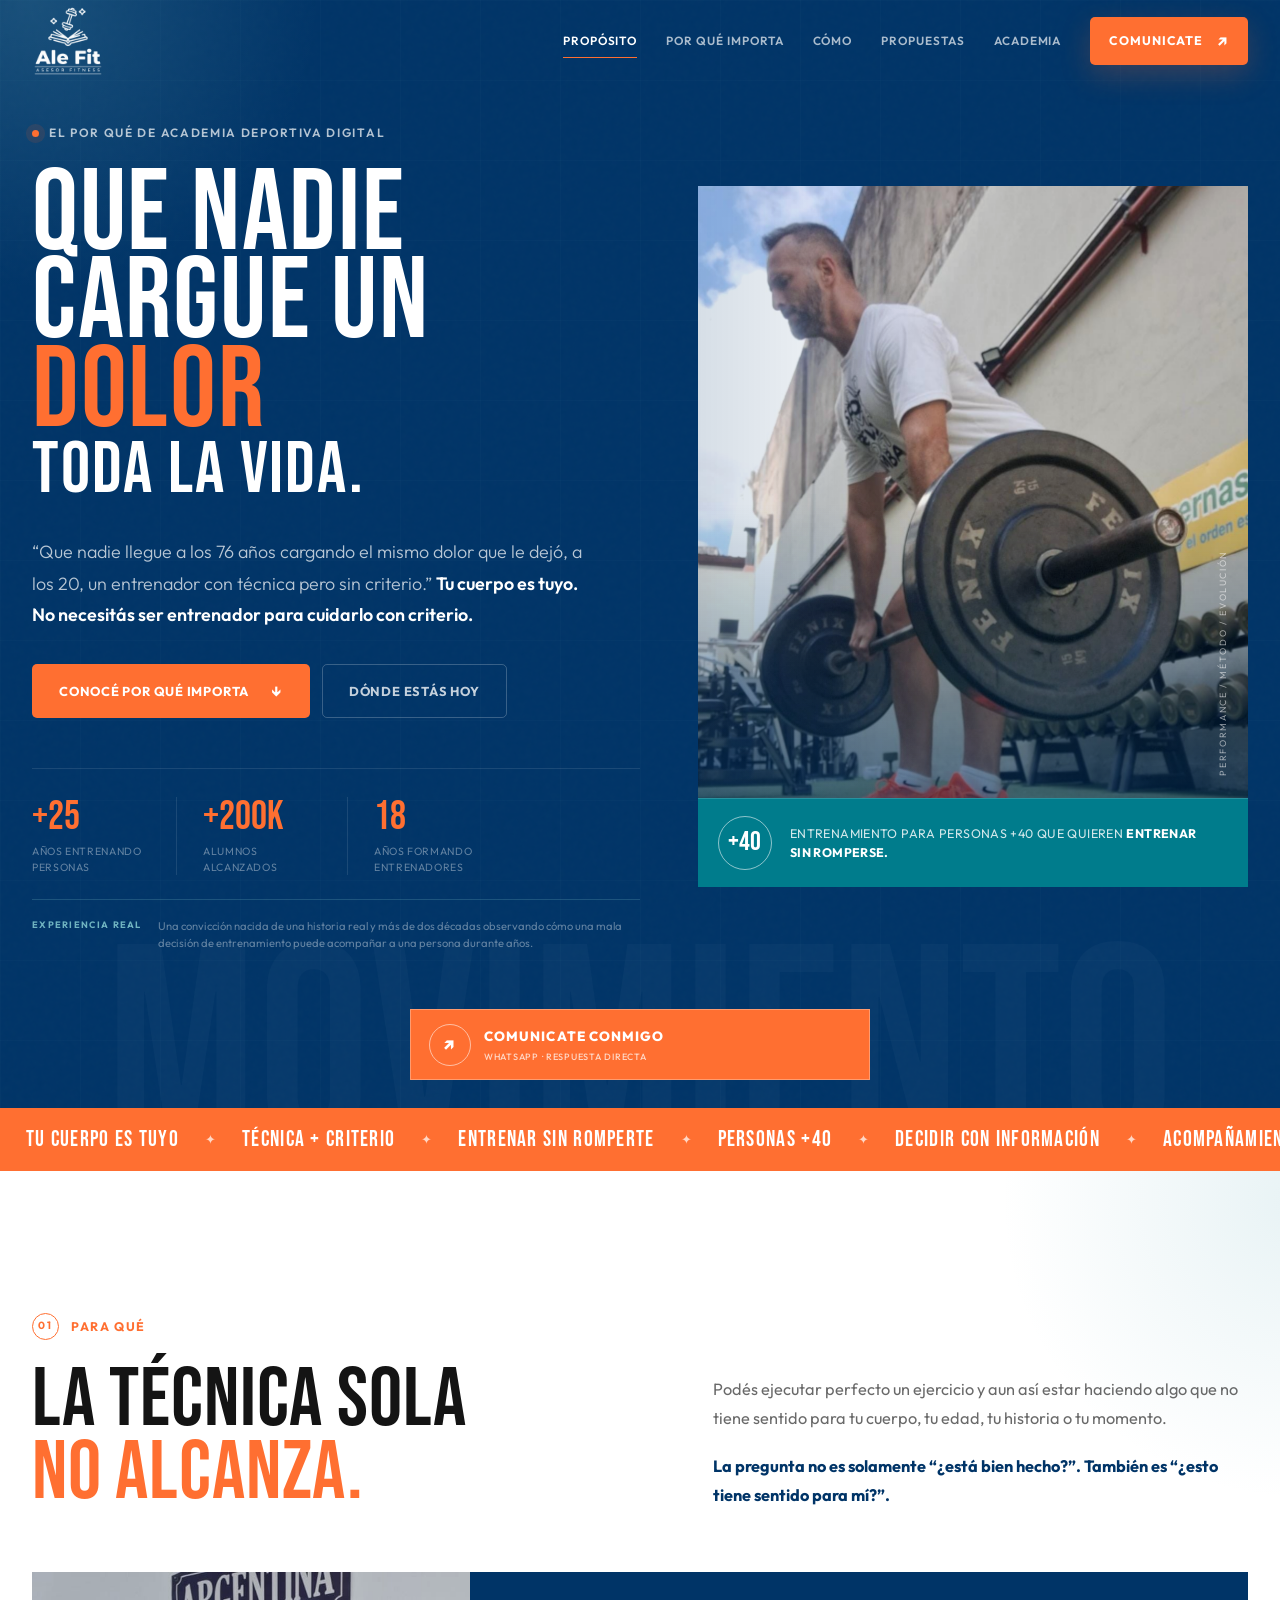
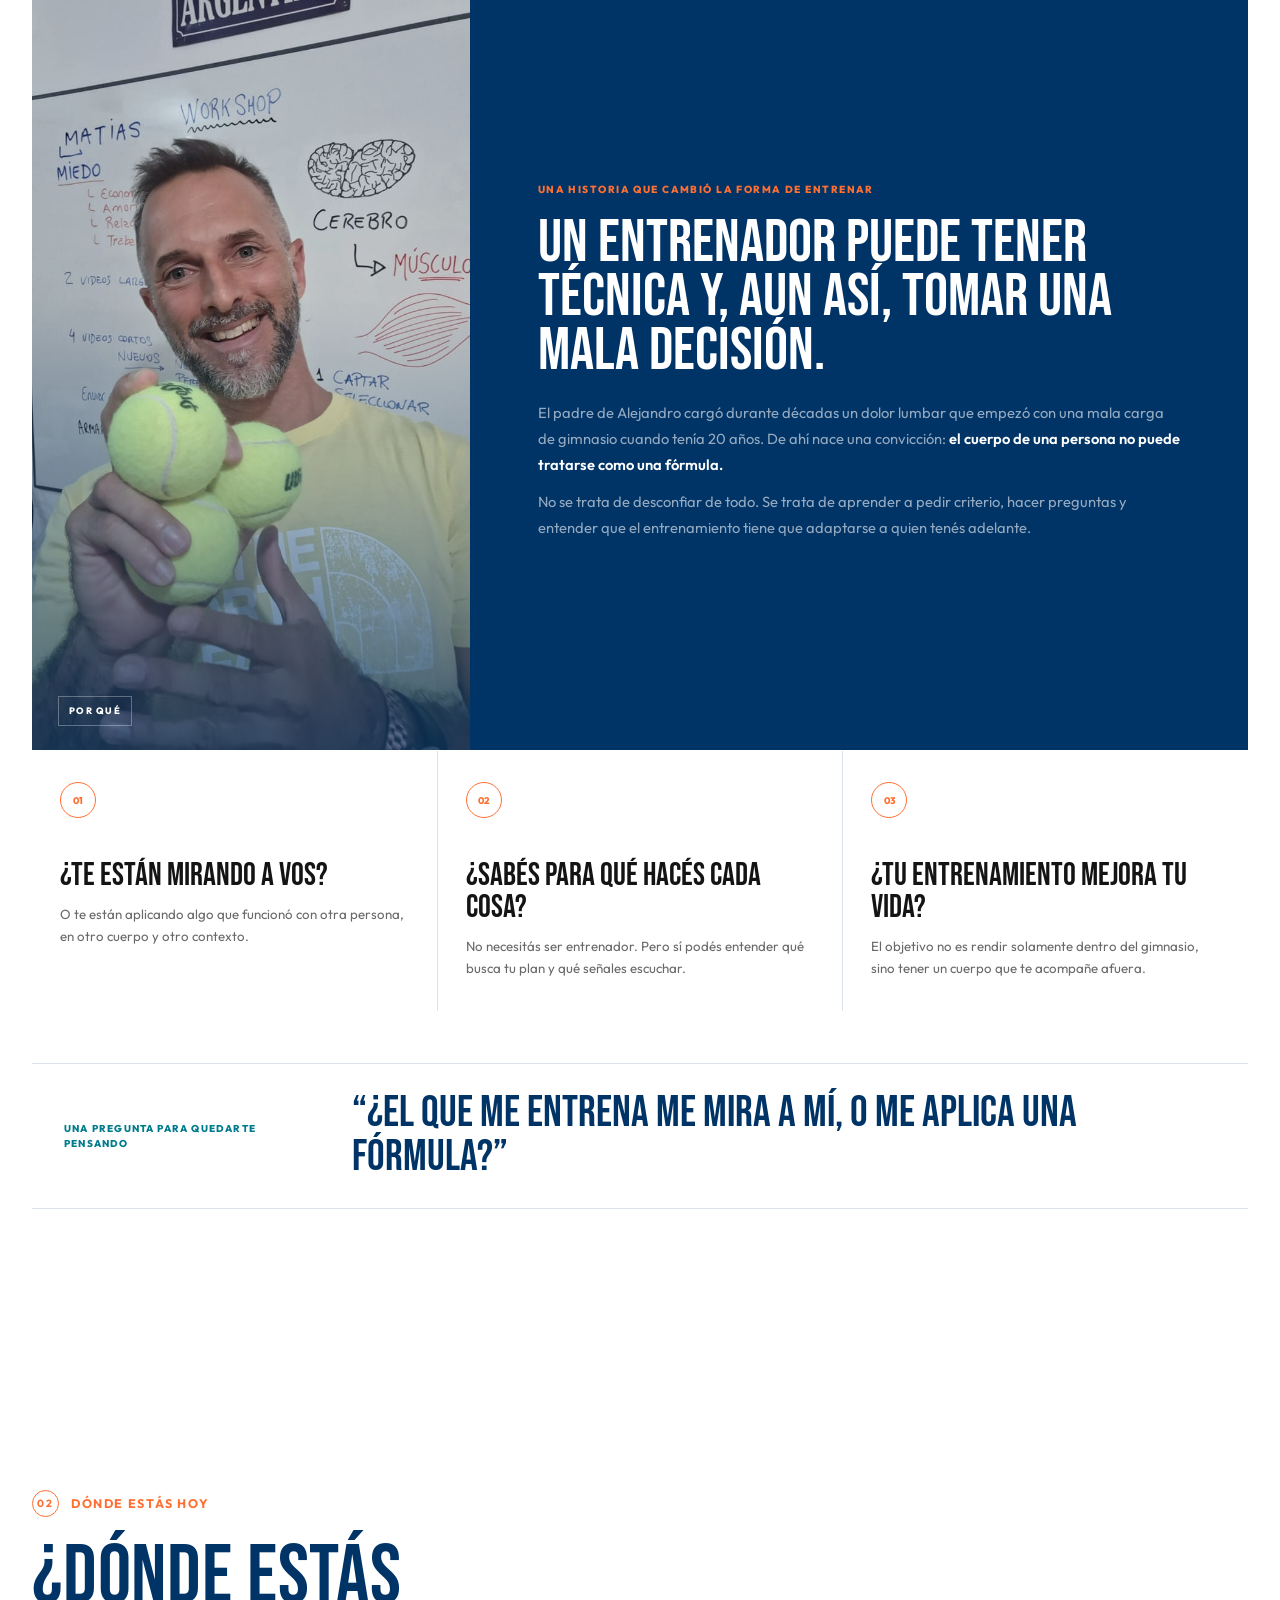
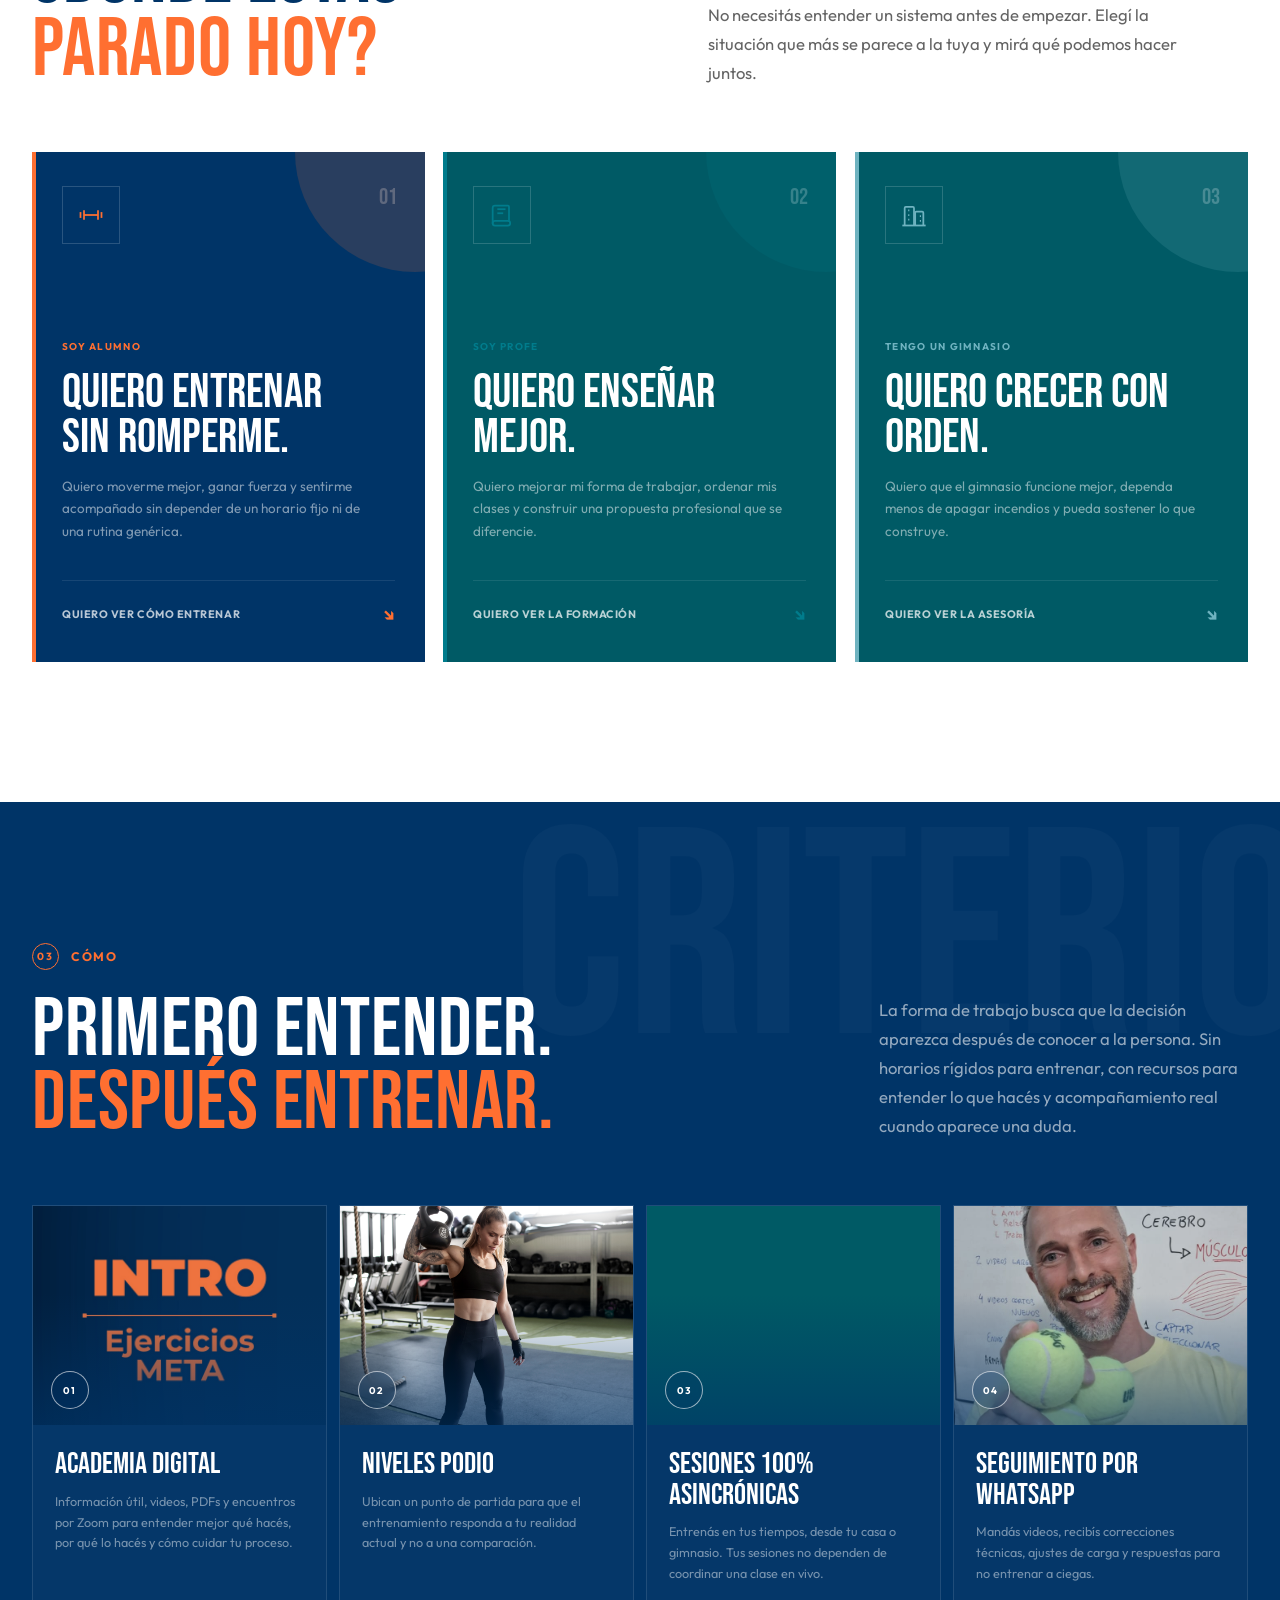
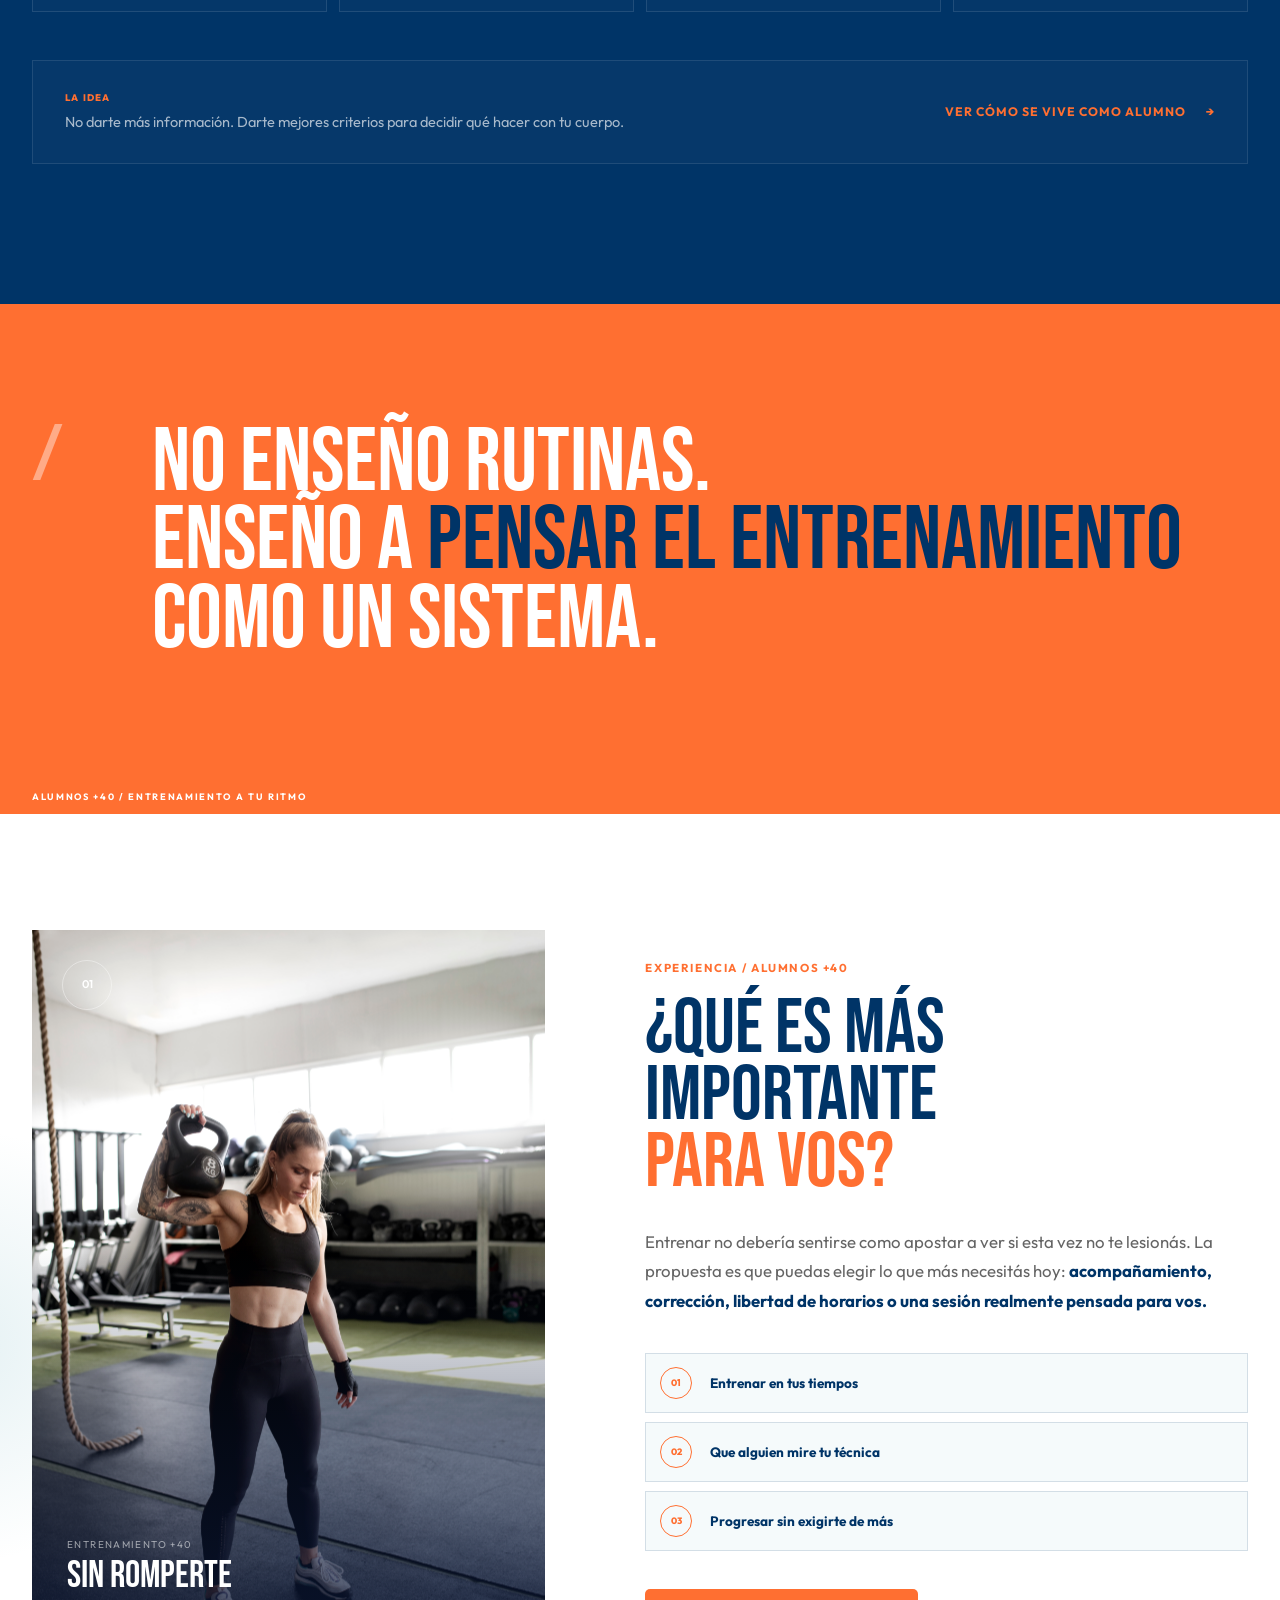
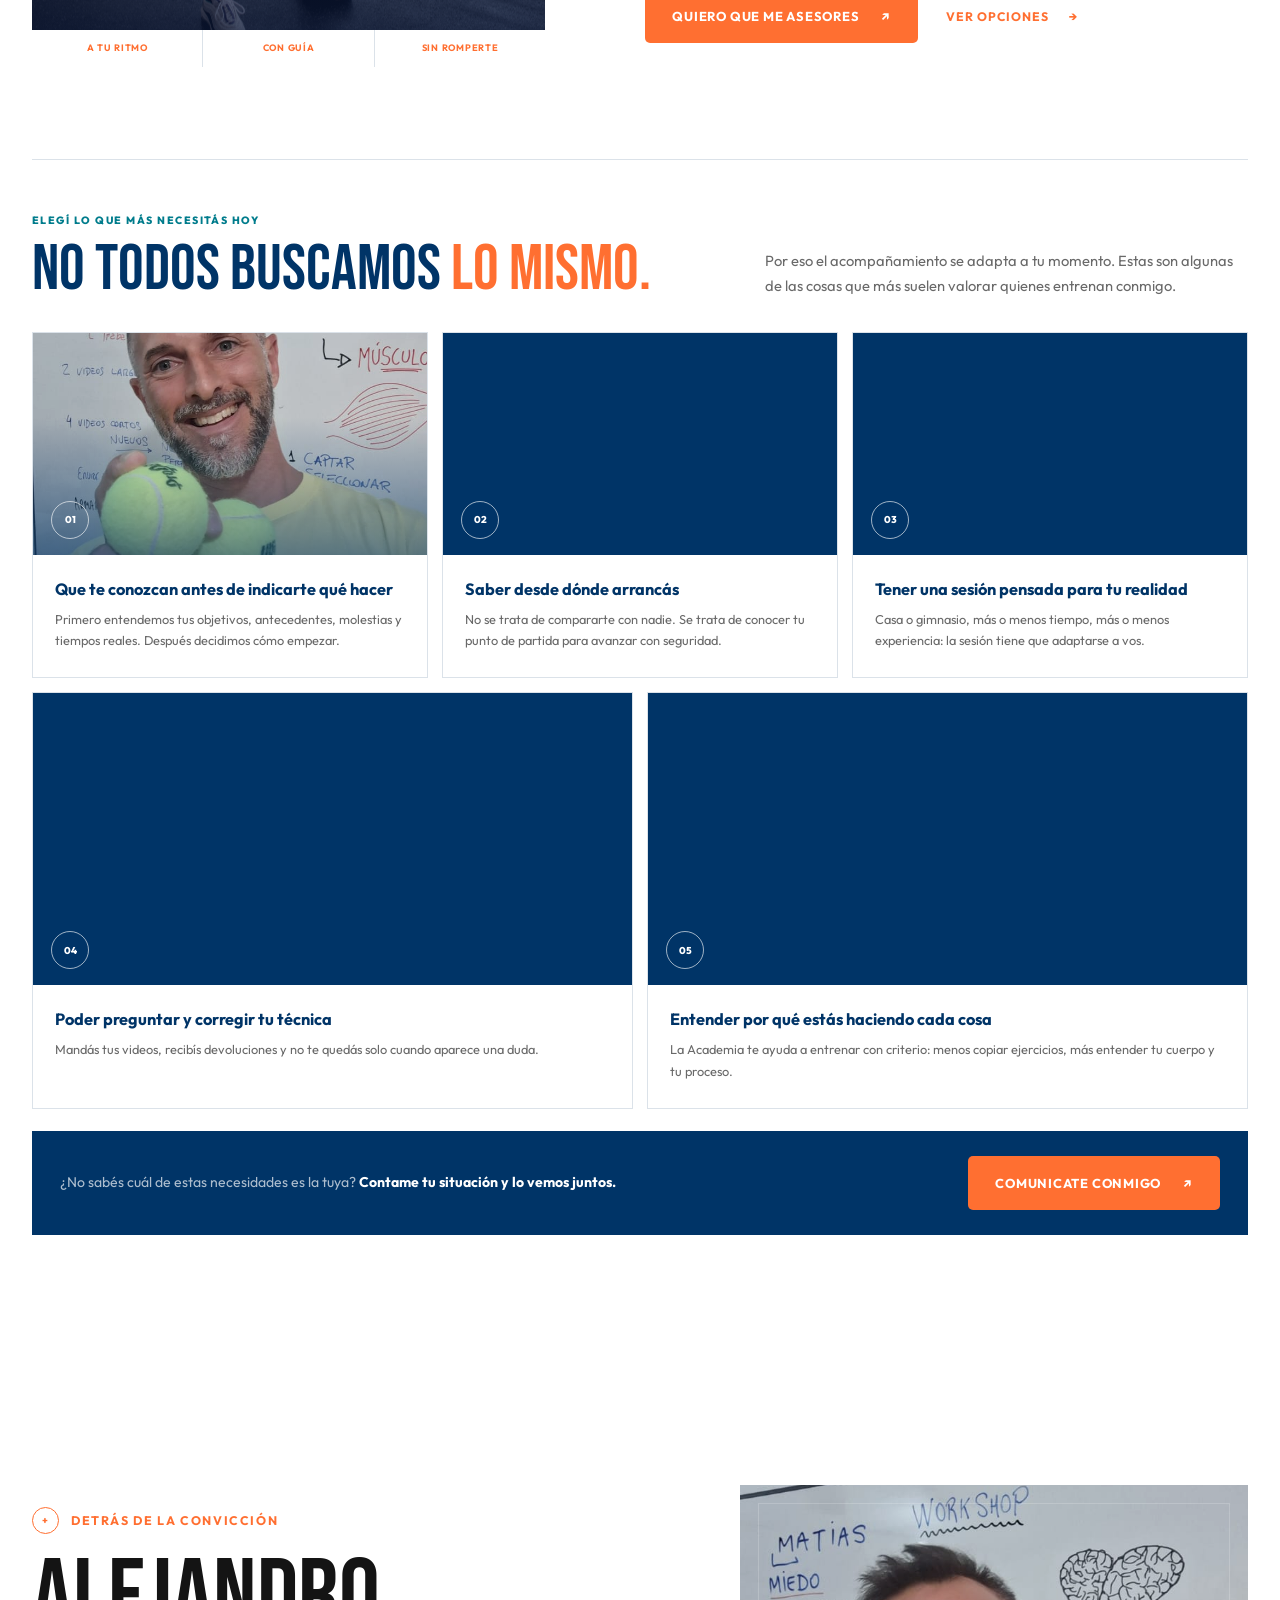
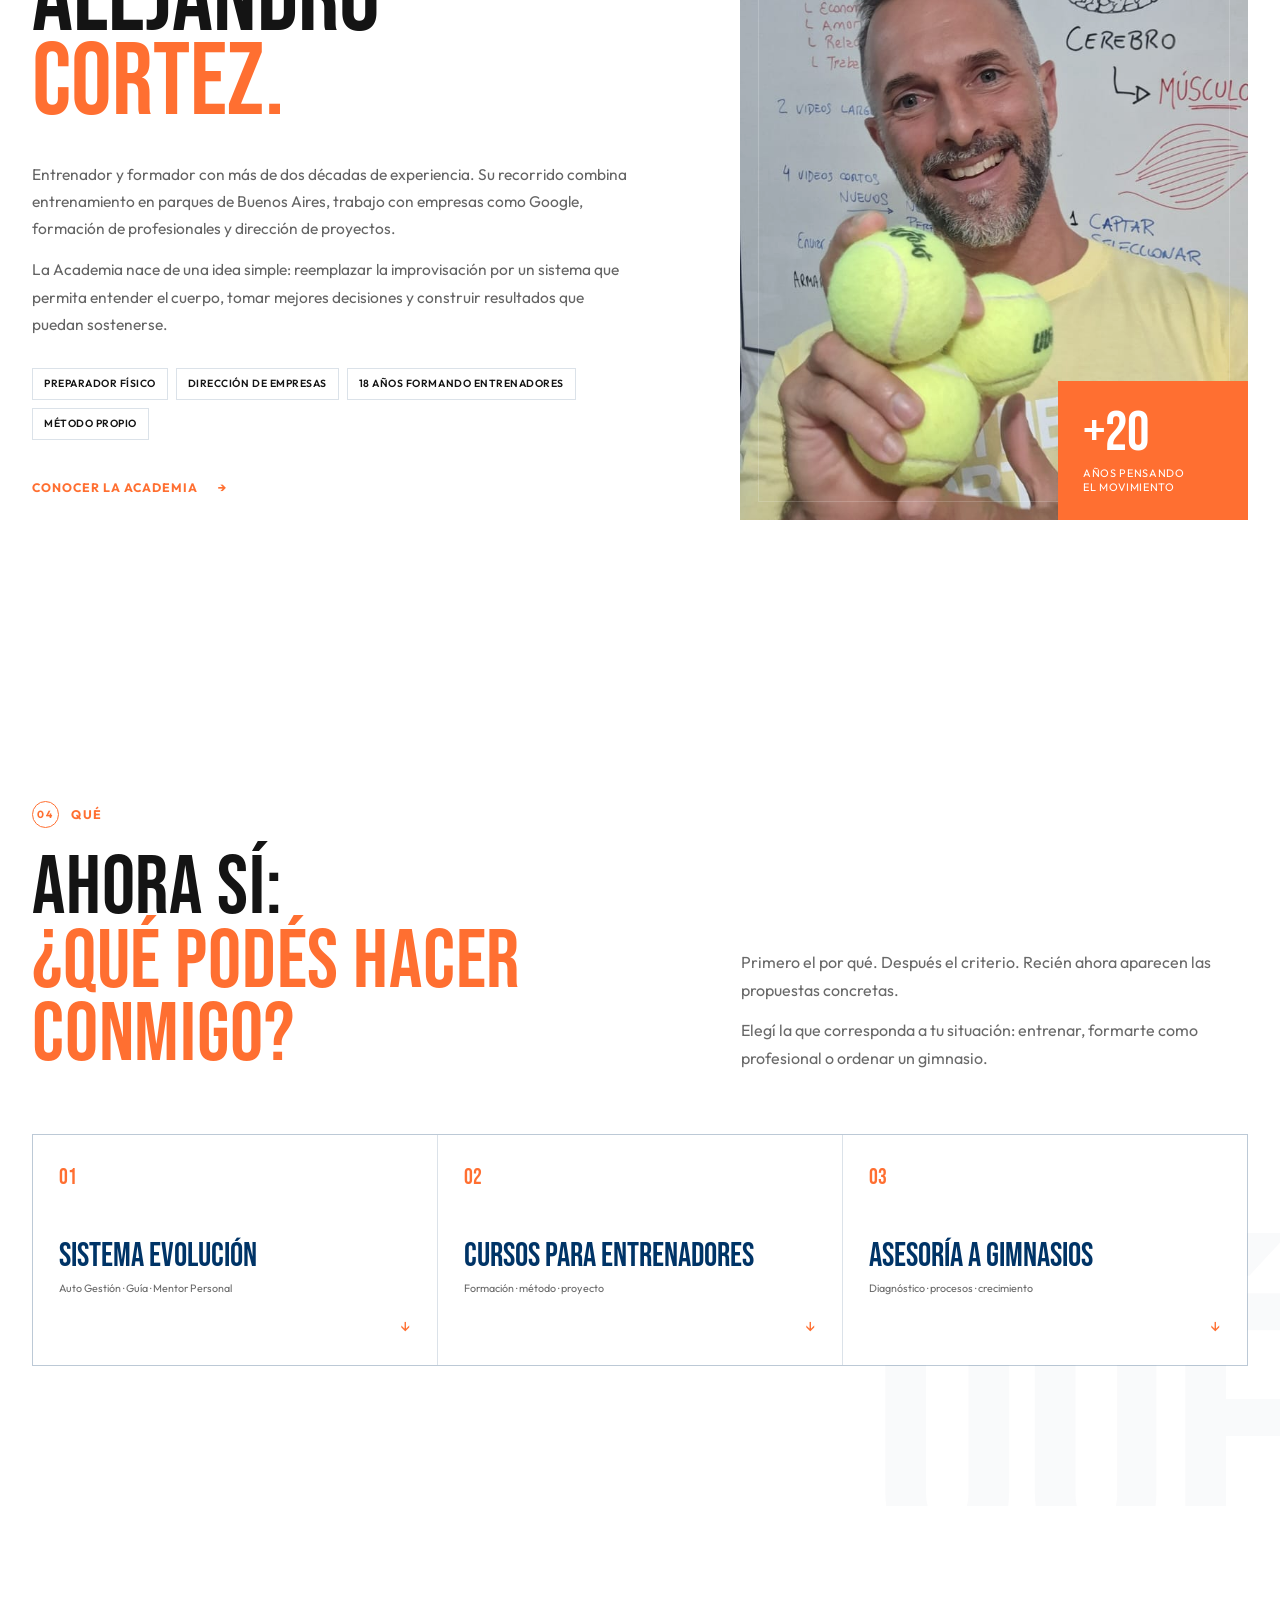
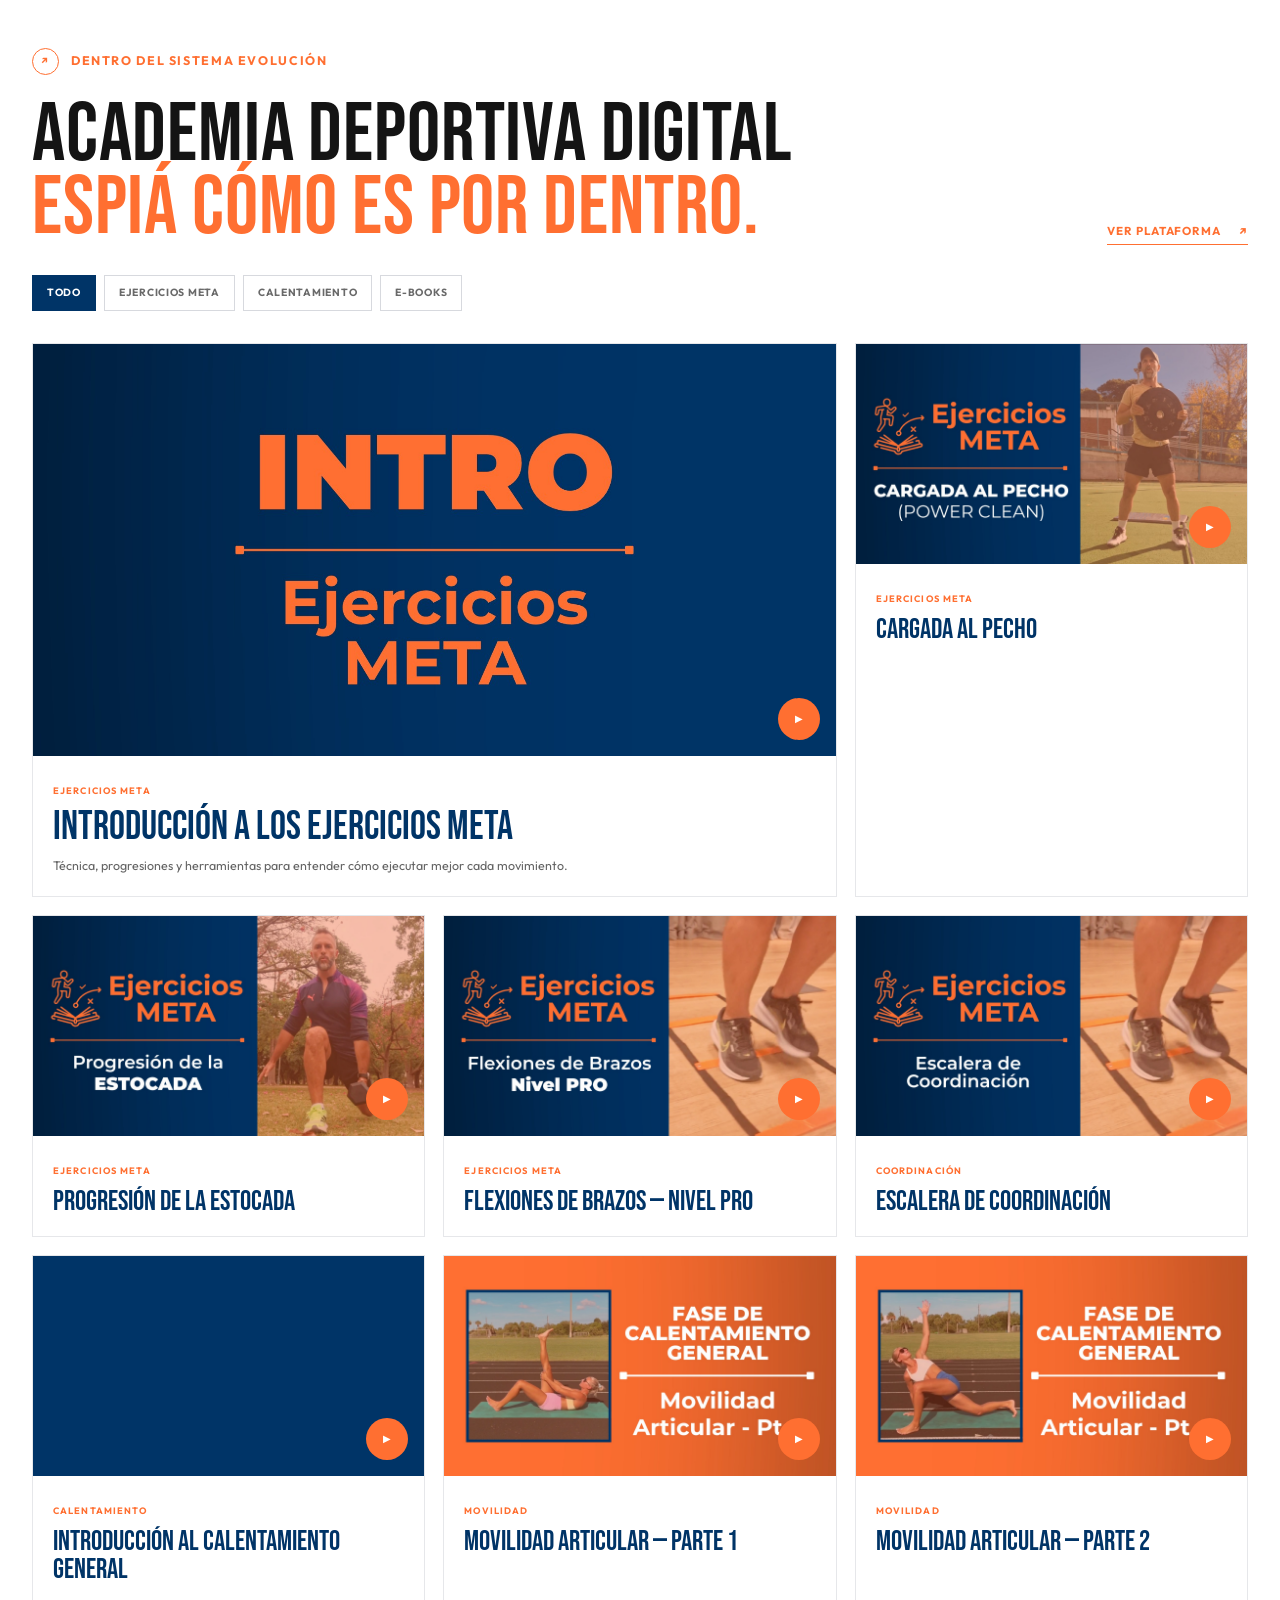
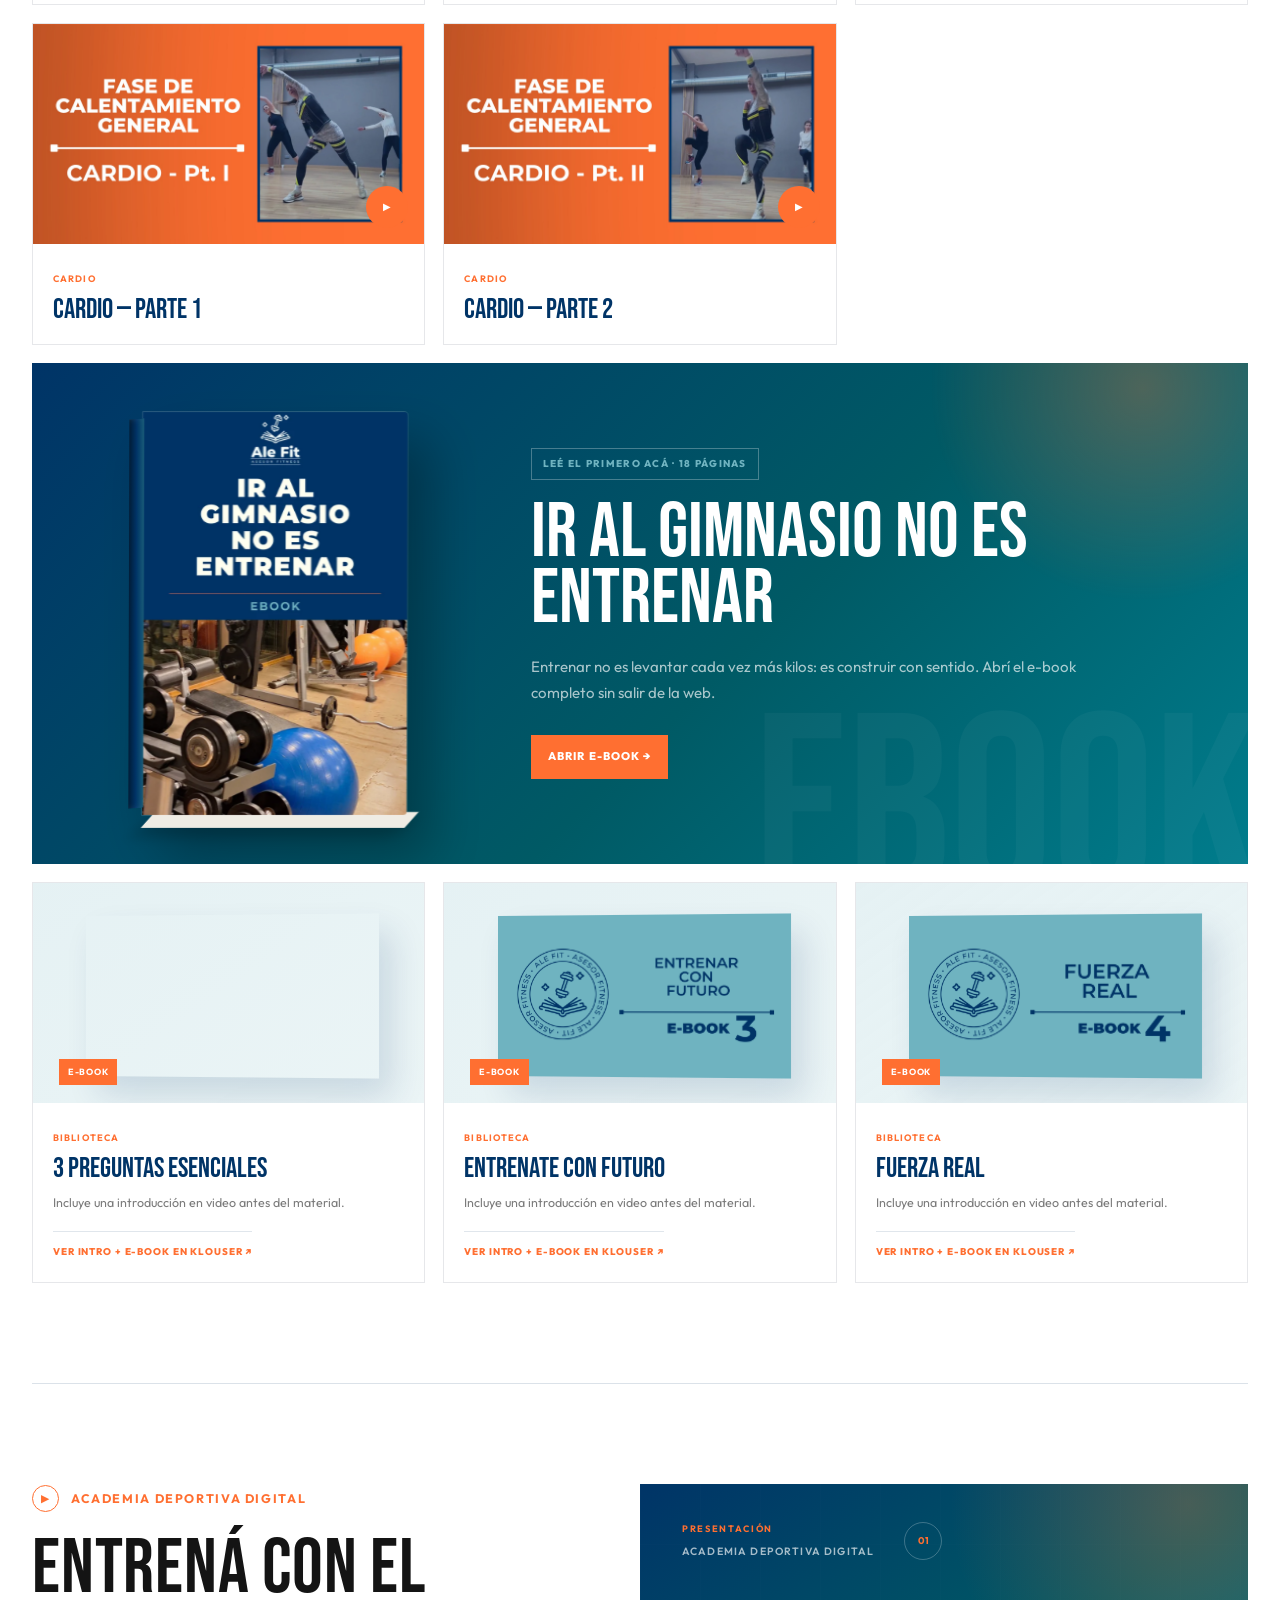
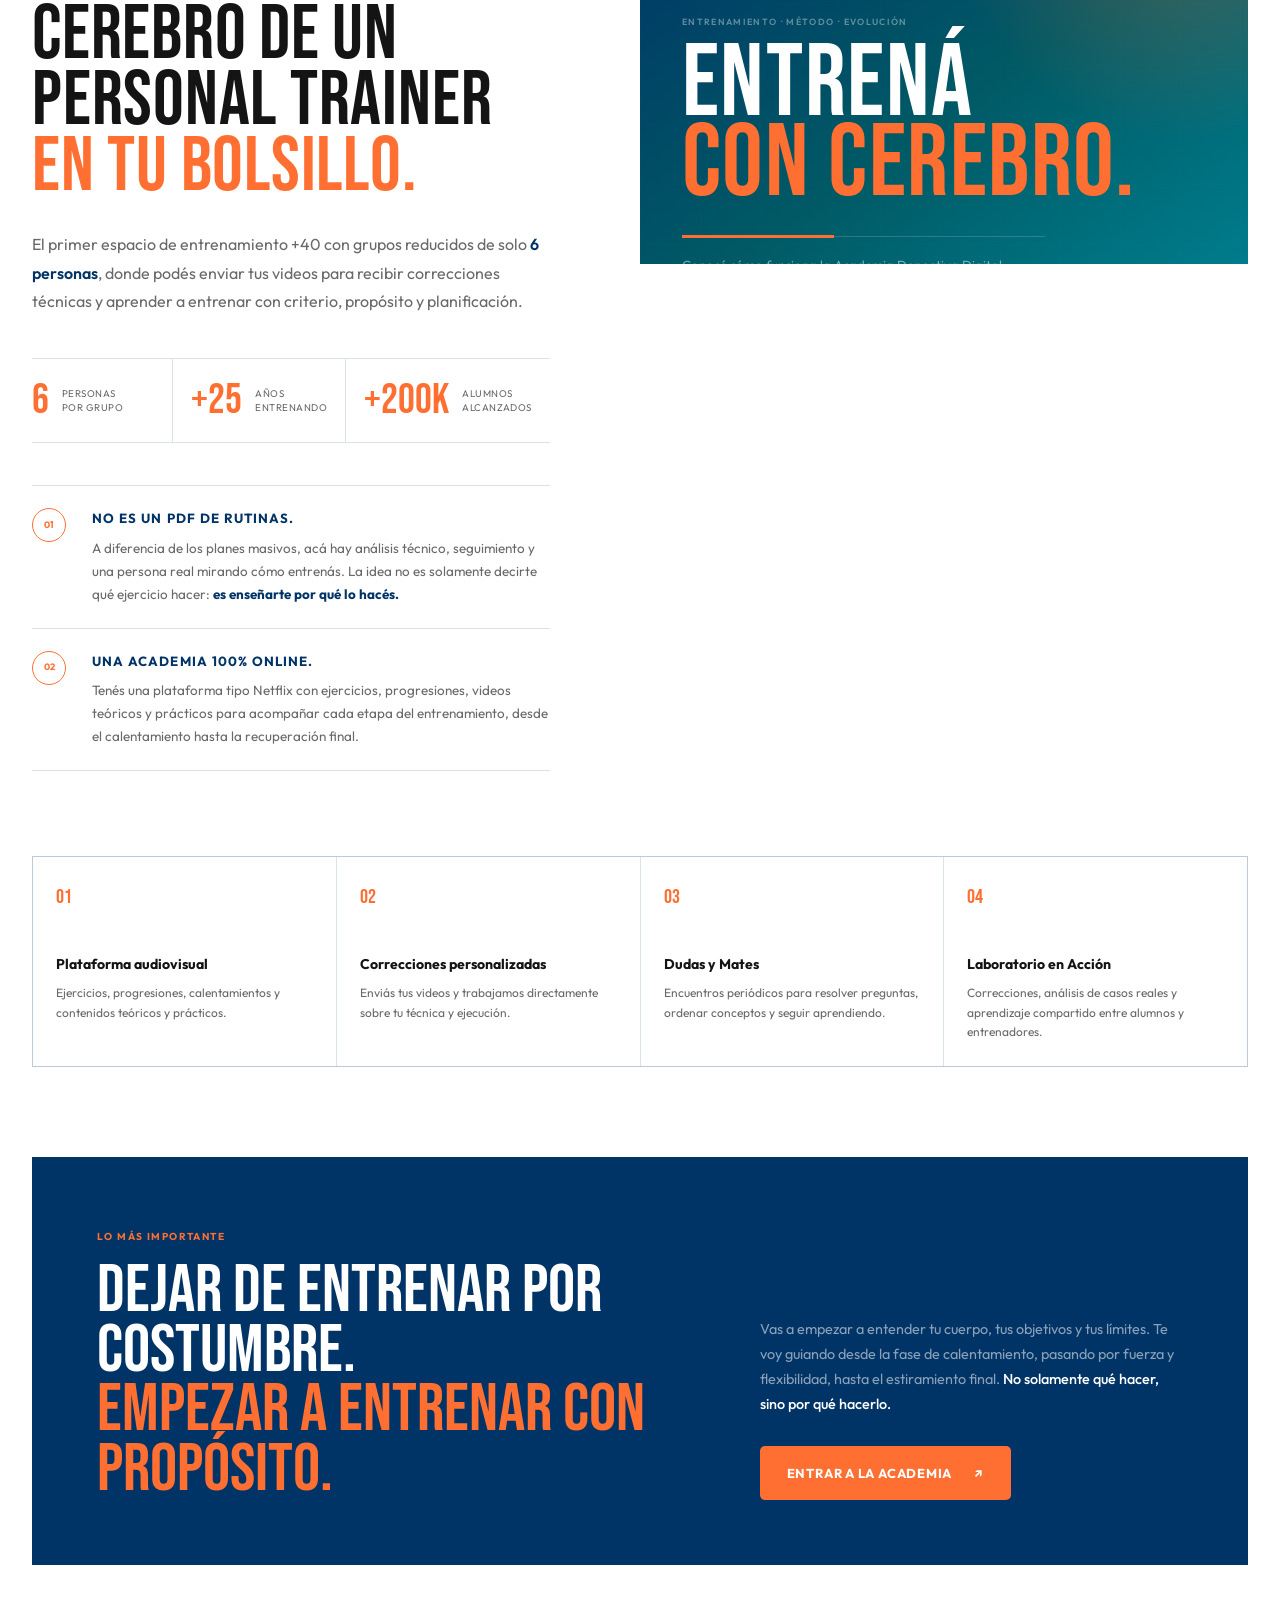
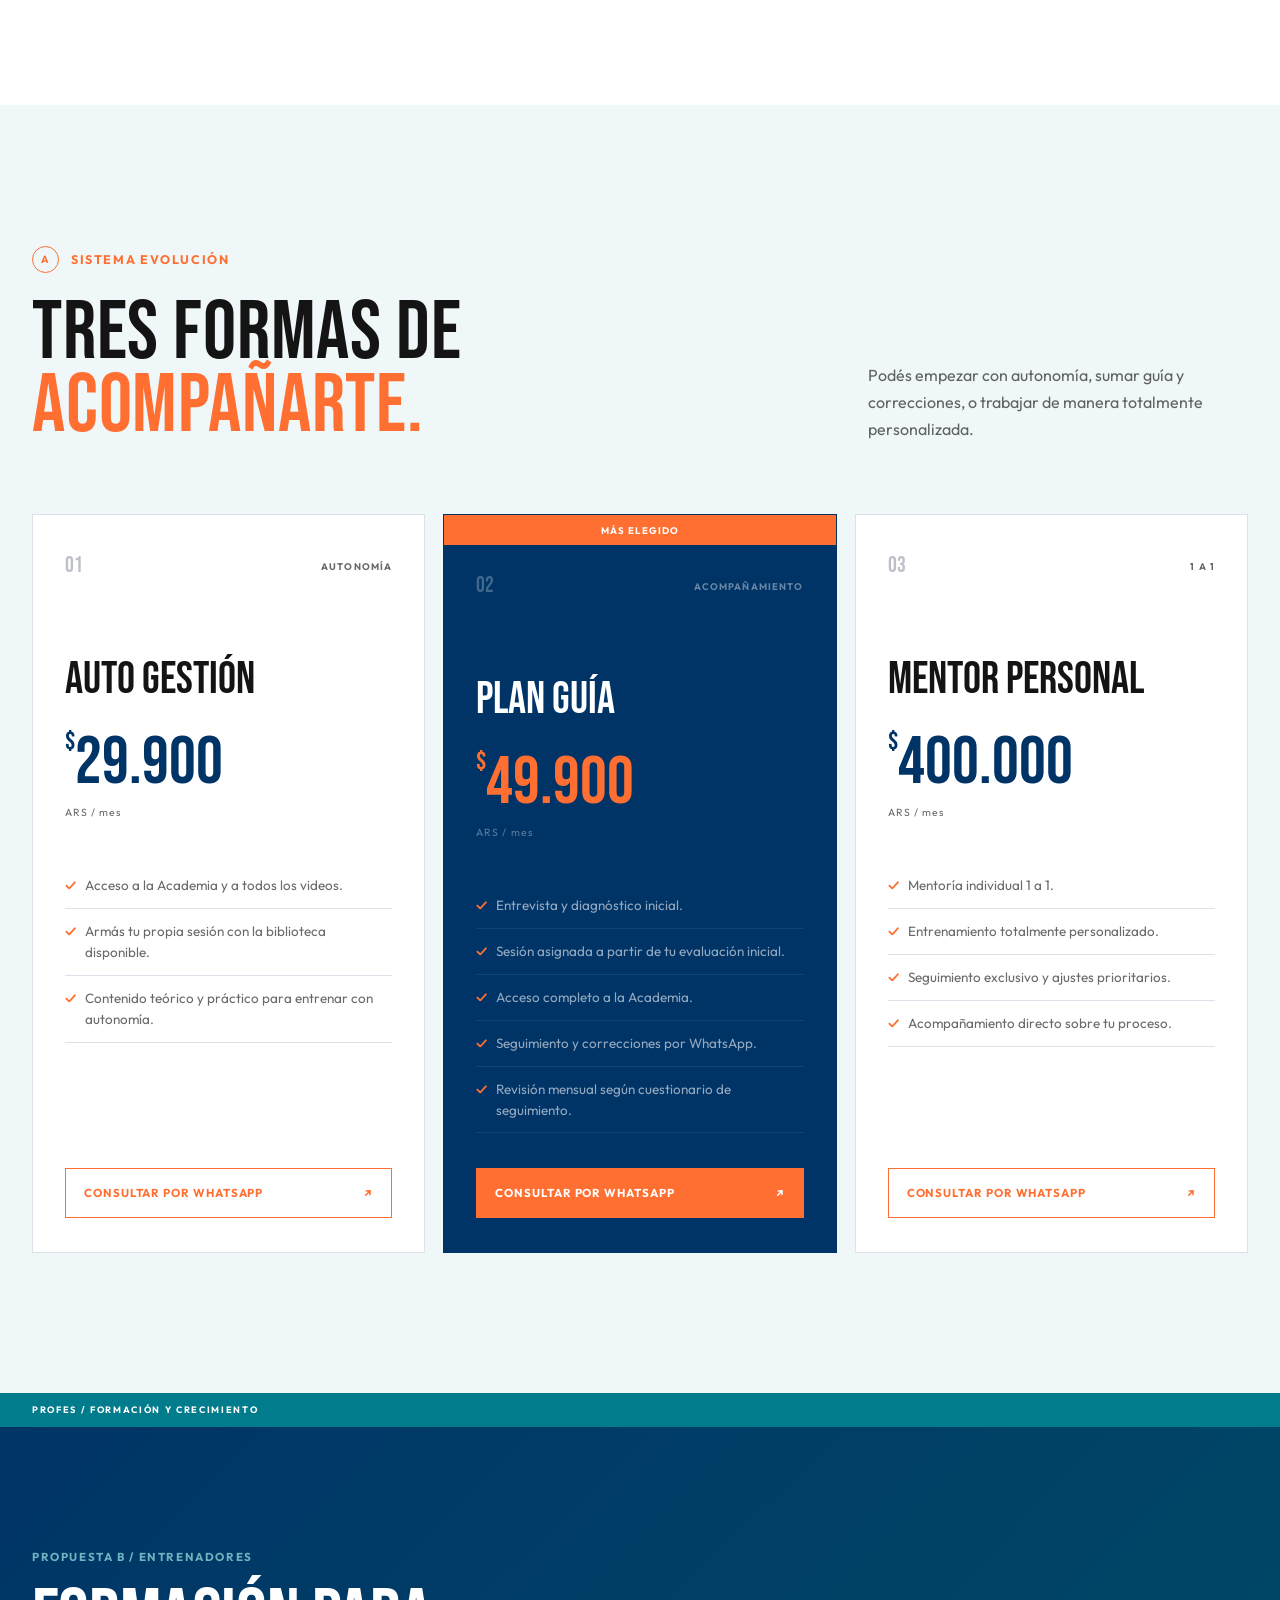
==== commit eecbedb7: "Mejoras mobile y actualizacion de metodologia visual" ====
--- a/index.html
+++ b/index.html
@@ -45,7 +45,7 @@
 <div class="hero__eyebrow hero-animate"><span class="hero__eyebrow-dot"></span> El por qué de Academia Deportiva Digital</div>
 <h1 class="hero__title" id="hero-title"><span class="hero__title-line hero-animate">QUE NADIE</span><span class="hero__title-line hero-animate">CARGUE UN <em>DOLOR</em></span><span class="hero__title-line hero-animate hero__title-line--small">TODA LA VIDA.</span></h1>
 <p class="hero__description hero-animate">“Que nadie llegue a los 76 años cargando el mismo dolor que le dejó, a los 20, un entrenador con técnica pero sin criterio.” <strong>Tu cuerpo es tuyo. No necesitás ser entrenador para cuidarlo con criterio.</strong></p>
-<div class="hero__actions hero-animate"><a class="button button--primary" href="#criterio">Conocé por qué importa <span class="button__arrow">↓</span></a><a class="button button--ghost" href="#caminos">Dónde estás hoy</a></div>
+<div class="hero__actions hero-animate"><a class="button button--primary" href="#criterio">Conocé por qué importa <span class="button__arrow">↓</span></a><a class="button button--ghost" href="#caminos">Dónde estás hoy</a><a aria-label="Comunicate conmigo por WhatsApp" class="button hero__mobile-contact" href="https://wa.me/5491131763631?text=Hola%20Ale%2C%20vi%20la%20web%20de%20Academia%20Deportiva%20Digital.%20Quiero%20contarte%20mi%20situaci%C3%B3n%20y%20saber%20c%C3%B3mo%20puedo%20empezar." rel="noopener noreferrer" target="_blank">Comunicate conmigo <span>↗</span></a></div>
 <div aria-label="Datos de trayectoria" class="hero__stats hero-animate">
 <div class="hero-stat">
 <strong data-count="25" data-prefix="+">+0</strong>
@@ -182,33 +182,25 @@
 <div class="section-kicker" data-reveal=""><span>03</span>Cómo</div>
 <div class="section-header__grid">
 <h2 class="section-title" data-reveal="">PRIMERO ENTENDER.<br/><em>DESPUÉS ENTRENAR.</em></h2>
-<p class="section-description" data-reveal="">La forma de trabajo busca que la decisión aparezca después de conocer a la persona. Sin horarios rígidos, sin copiar rutinas y sin dejarte solo cuando aparece una duda.</p>
+<p class="section-description" data-reveal="">La forma de trabajo busca que la decisión aparezca después de conocer a la persona. Sin horarios rígidos para entrenar, con recursos para entender lo que hacés y acompañamiento real cuando aparece una duda.</p>
 </div>
 </header>
 <div class="how-we-work__grid">
 <article class="how-card" data-reveal="">
-<span class="how-card__number">01</span>
-<div class="how-card__icon">M</div>
-<h3>Metodología MARI</h3>
-<p>Ordena la información de la persona y ayuda a planificar una sesión con intención, no por improvisación.</p>
+<div class="how-card__media"><img alt="Academia Deportiva Digital con recursos y contenidos" decoding="async" loading="lazy" src="./Assets/img/Intros/ejercicios-meta-intro.jpg"/><span class="how-card__number">01</span></div>
+<div class="how-card__body"><h3>Academia Digital</h3><p>Información útil, videos, PDFs y encuentros por Zoom para entender mejor qué hacés, por qué lo hacés y cómo cuidar tu proceso.</p></div>
 </article>
 <article class="how-card" data-delay="70" data-reveal="">
-<span class="how-card__number">02</span>
-<div class="how-card__icon">P</div>
-<h3>Niveles PODIO</h3>
-<p>Ubican un punto de partida para que el entrenamiento responda a la realidad actual y no a una comparación.</p>
+<div class="how-card__media"><img alt="Alumno entrenando según su nivel actual" decoding="async" loading="lazy" src="./Assets/img/Alumnos/alumno-entrenando.jpg"/><span class="how-card__number">02</span></div>
+<div class="how-card__body"><h3>Niveles PODIO</h3><p>Ubican un punto de partida para que el entrenamiento responda a tu realidad actual y no a una comparación.</p></div>
 </article>
 <article class="how-card" data-delay="140" data-reveal="">
-<span class="how-card__number">03</span>
-<div class="how-card__icon">24</div>
-<h3>100% asincrónico</h3>
-<p>Entrenás en tus tiempos, desde tu casa o gimnasio. El proceso no depende de coordinar una clase en vivo.</p>
+<div class="how-card__media"><img alt="Entrenamiento flexible desde casa o gimnasio" decoding="async" loading="lazy" src="./Assets/img/Academia/movilidad-articular-1.jpg"/><span class="how-card__number">03</span></div>
+<div class="how-card__body"><h3>Sesiones 100% asincrónicas</h3><p>Entrenás en tus tiempos, desde tu casa o gimnasio. Tus sesiones no dependen de coordinar una clase en vivo.</p></div>
 </article>
 <article class="how-card" data-delay="210" data-reveal="">
-<span class="how-card__number">04</span>
-<div class="how-card__icon">↗</div>
-<h3>Seguimiento por WhatsApp</h3>
-<p>Mandás videos, recibís correcciones técnicas, ajustes de carga y respuestas para no entrenar a ciegas.</p>
+<div class="how-card__media"><img alt="Alejandro Cortez realizando seguimiento personalizado" decoding="async" loading="lazy" src="./Assets/img/Ale/ale-about.jpeg"/><span class="how-card__number">04</span></div>
+<div class="how-card__body"><h3>Seguimiento por WhatsApp</h3><p>Mandás videos, recibís correcciones técnicas, ajustes de carga y respuestas para no entrenar a ciegas.</p></div>
 </article>
 </div>
 <div class="how-we-work__cta" data-reveal="">
--- a/Assets/Style.css
+++ b/Assets/Style.css
@@ -1739,3 +1739,215 @@
   .products-intro__routes{margin-top:42px}
   .products-intro__routes a{min-height:160px;padding:22px}
 }
+
+/* =========================================================
+   V6 — MOBILE MASTER + CÓMO MÁS VISUAL
+   Ajustes sin alterar la identidad de la V5.
+========================================================= */
+
+/* CTA dentro del flujo del hero: solo se muestra en mobile */
+.hero__mobile-contact{display:none}
+
+/* Tarjetas CÓMO con imagen */
+.how-card{
+  min-height:0;
+  padding:0;
+  overflow:hidden;
+  display:flex;
+  flex-direction:column;
+}
+.how-card__media{
+  position:relative;
+  aspect-ratio:4/3;
+  overflow:hidden;
+  background:var(--navy-2);
+}
+.how-card__media:after{
+  content:'';
+  position:absolute;
+  inset:0;
+  background:linear-gradient(to top,rgba(0,52,103,.62),transparent 60%);
+  pointer-events:none;
+}
+.how-card__media img{
+  width:100%;
+  height:100%;
+  object-fit:cover;
+  filter:saturate(.82) contrast(1.04);
+  transition:transform .65s var(--ease),filter .35s ease;
+}
+.how-card:hover .how-card__media img{
+  transform:scale(1.045);
+  filter:saturate(1) contrast(1.02);
+}
+.how-card__media .how-card__number{
+  position:absolute;
+  z-index:2;
+  left:18px;
+  bottom:16px;
+  display:grid;
+  place-items:center;
+  width:38px;
+  height:38px;
+  border:1px solid rgba(255,255,255,.6);
+  border-radius:50%;
+  color:var(--white);
+  background:rgba(0,52,103,.22);
+  backdrop-filter:blur(6px);
+}
+.how-card__body{
+  flex:1;
+  padding:24px 22px 27px;
+}
+.how-card__body h3{
+  margin-top:0;
+  font-size:1.9rem;
+}
+.how-card__body p{margin-top:11px}
+.how-card__icon{display:none}
+
+@media (max-width:980px){
+  .how-card__media{aspect-ratio:16/10}
+}
+
+@media (max-width:640px){
+  /* Hero: lectura centrada, aire y jerarquía controlada */
+  .hero{
+    padding:98px 0 54px;
+    text-align:center;
+  }
+  .hero__container{
+    gap:36px;
+    justify-items:center;
+  }
+  .hero__content{
+    width:100%;
+    max-width:560px;
+    margin-inline:auto;
+  }
+  .hero__eyebrow{
+    justify-content:center;
+    margin:0 auto 21px;
+    font-size:.62rem;
+    line-height:1.5;
+    letter-spacing:.11em;
+  }
+  .hero__title{
+    max-width:100%;
+    margin-inline:auto;
+    font-size:clamp(3.85rem,19vw,5.65rem);
+    line-height:.83;
+    overflow-wrap:normal;
+  }
+  .hero__title-line--small{
+    margin-top:.12em;
+    font-size:.67em;
+  }
+  .hero__description{
+    max-width:520px;
+    margin:26px auto 0;
+    font-size:.96rem;
+    line-height:1.72;
+  }
+  .hero__actions{
+    width:min(100%,430px);
+    margin:28px auto 0;
+    align-items:stretch;
+    gap:10px;
+  }
+  .hero__actions .button{
+    justify-content:center;
+    min-height:52px;
+    text-align:center;
+  }
+  .hero__mobile-contact{
+    display:inline-flex;
+    align-items:center;
+    justify-content:center;
+    gap:9px;
+    background:var(--orange);
+    color:var(--white);
+    border:1px solid var(--orange);
+    animation:contactPulse 2.1s ease-in-out infinite;
+  }
+  .hero__mobile-contact:hover{background:var(--teal);border-color:var(--teal)}
+
+  .hero__stats{
+    width:min(100%,520px);
+    margin:38px auto 0;
+    padding-top:24px;
+  }
+  .hero-stat{
+    padding-inline:7px;
+    text-align:center;
+  }
+  .hero-stat strong{font-size:1.9rem}
+  .hero-stat span{font-size:.52rem;line-height:1.4}
+  .hero__trust-line{
+    max-width:520px;
+    margin:22px auto 0;
+    grid-template-columns:1fr;
+    gap:8px;
+    justify-items:center;
+    text-align:center;
+  }
+  .hero__trust-line>span{white-space:normal}
+  .hero__trust-line p{max-width:430px}
+
+  .hero__visual{
+    width:min(100%,520px);
+    margin-inline:auto;
+  }
+  .hero__photo-frame{
+    height:min(108vw,470px);
+    min-height:390px;
+  }
+  .hero__photo{object-position:center top}
+  .hero__photo-promise{
+    justify-content:center;
+    text-align:left;
+  }
+
+  /* El CTA desktop inferior se reemplaza en mobile por el CTA dentro del flujo */
+  .hero__contact-wrap{display:none}
+  .hero__big-word{display:none}
+
+  /* Sección de caminos centrada en mobile */
+  .paths .section-header{text-align:center}
+  .paths .section-kicker{justify-content:center}
+  .paths .section-header__grid{justify-items:center}
+  .paths .section-description{margin-inline:auto;text-align:center}
+  .path-card{text-align:left}
+
+  /* CÓMO: más visual y más cómoda para leer con el pulgar */
+  .how-we-work .section-header{text-align:center}
+  .how-we-work .section-kicker{justify-content:center}
+  .how-we-work .section-header__grid{justify-items:center}
+  .how-we-work .section-description{margin-inline:auto;text-align:center}
+  .how-card{
+    min-height:0;
+    border-color:rgba(255,255,255,.13);
+  }
+  .how-card__media{aspect-ratio:16/9}
+  .how-card__body{
+    padding:22px 20px 25px;
+    text-align:left;
+  }
+  .how-card__body h3{font-size:2rem}
+  .how-card__body p{font-size:.82rem;line-height:1.68}
+  .how-we-work__cta{text-align:center}
+  .how-we-work__cta .text-link{justify-content:center}
+}
+
+@media (max-width:390px){
+  .hero__title{font-size:clamp(3.55rem,18.4vw,4.7rem)}
+  .hero__description{font-size:.91rem}
+  .hero__stats{grid-template-columns:1fr;gap:14px}
+  .hero-stat{
+    padding:0 0 14px;
+    border-right:0;
+    border-bottom:1px solid rgba(255,255,255,.08);
+  }
+  .hero-stat:last-child{border-bottom:0;padding-bottom:0}
+  .hero__photo-frame{height:430px;min-height:360px}
+}
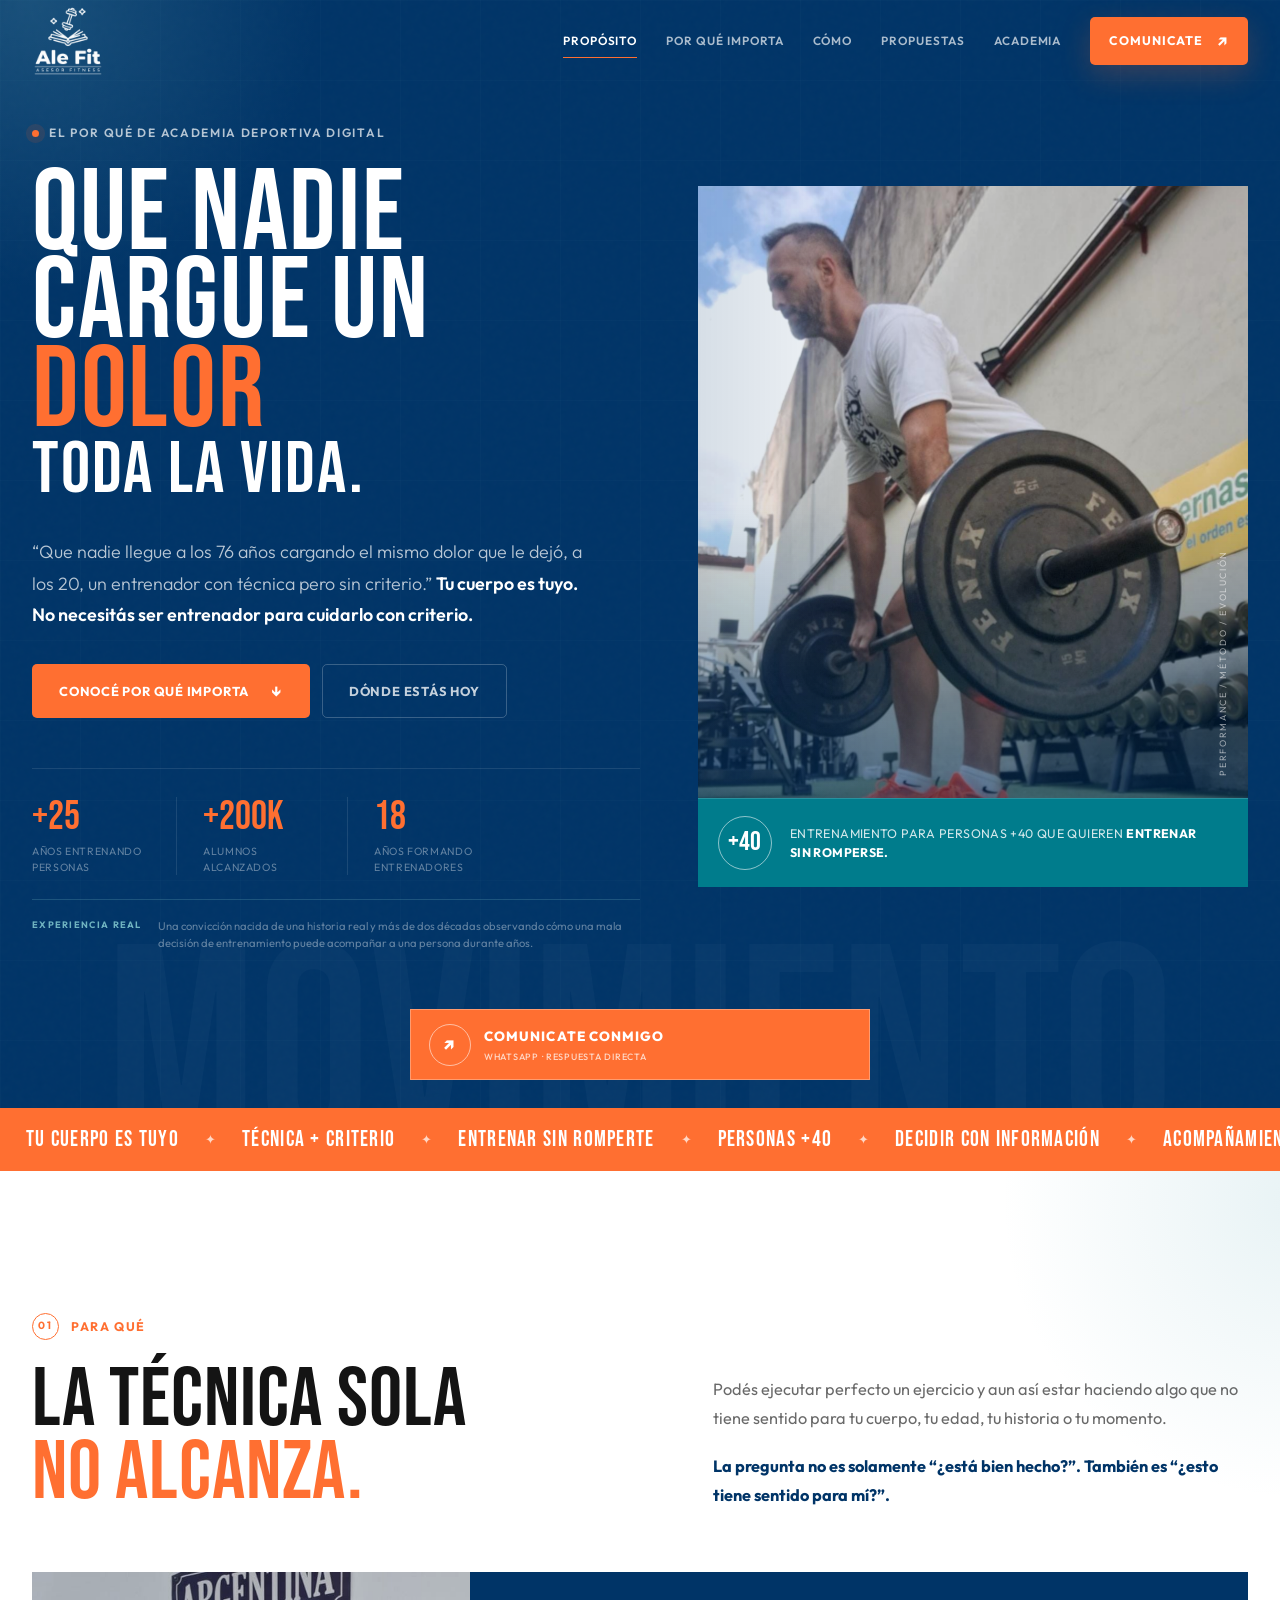
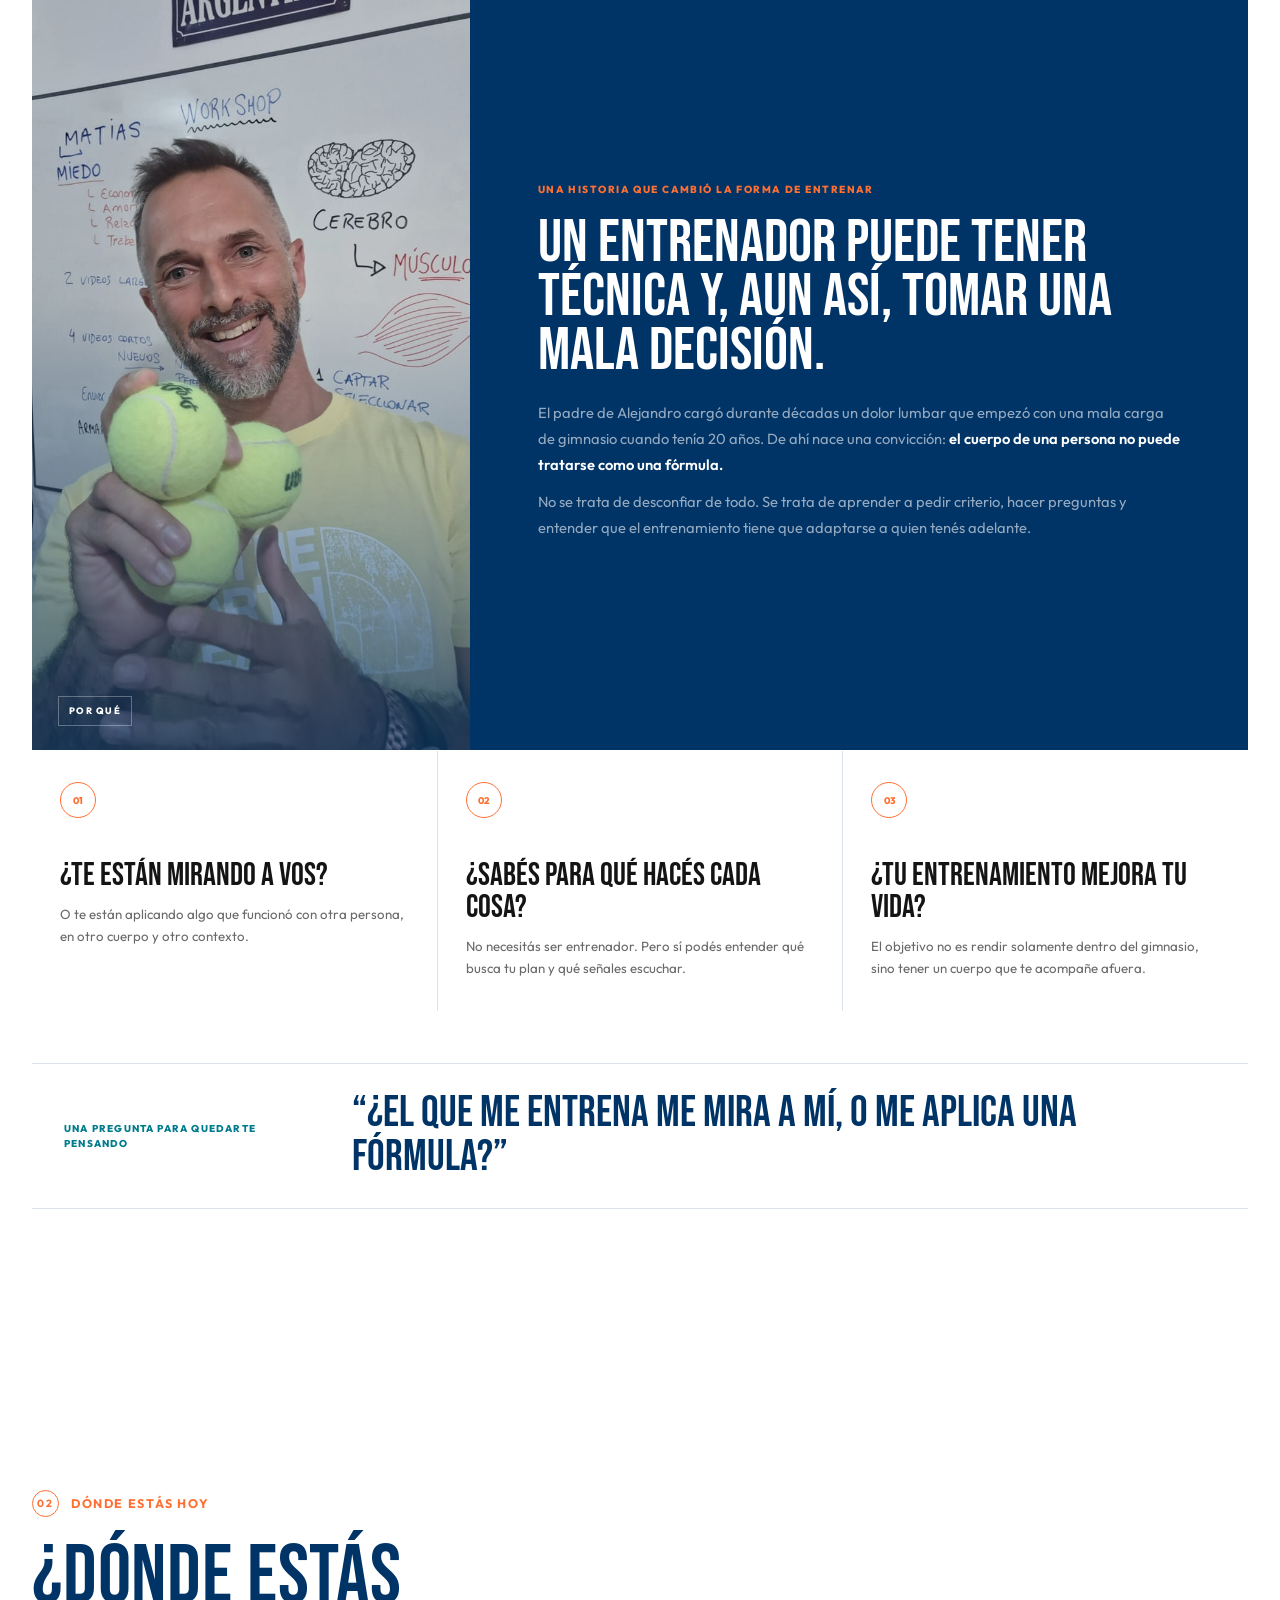
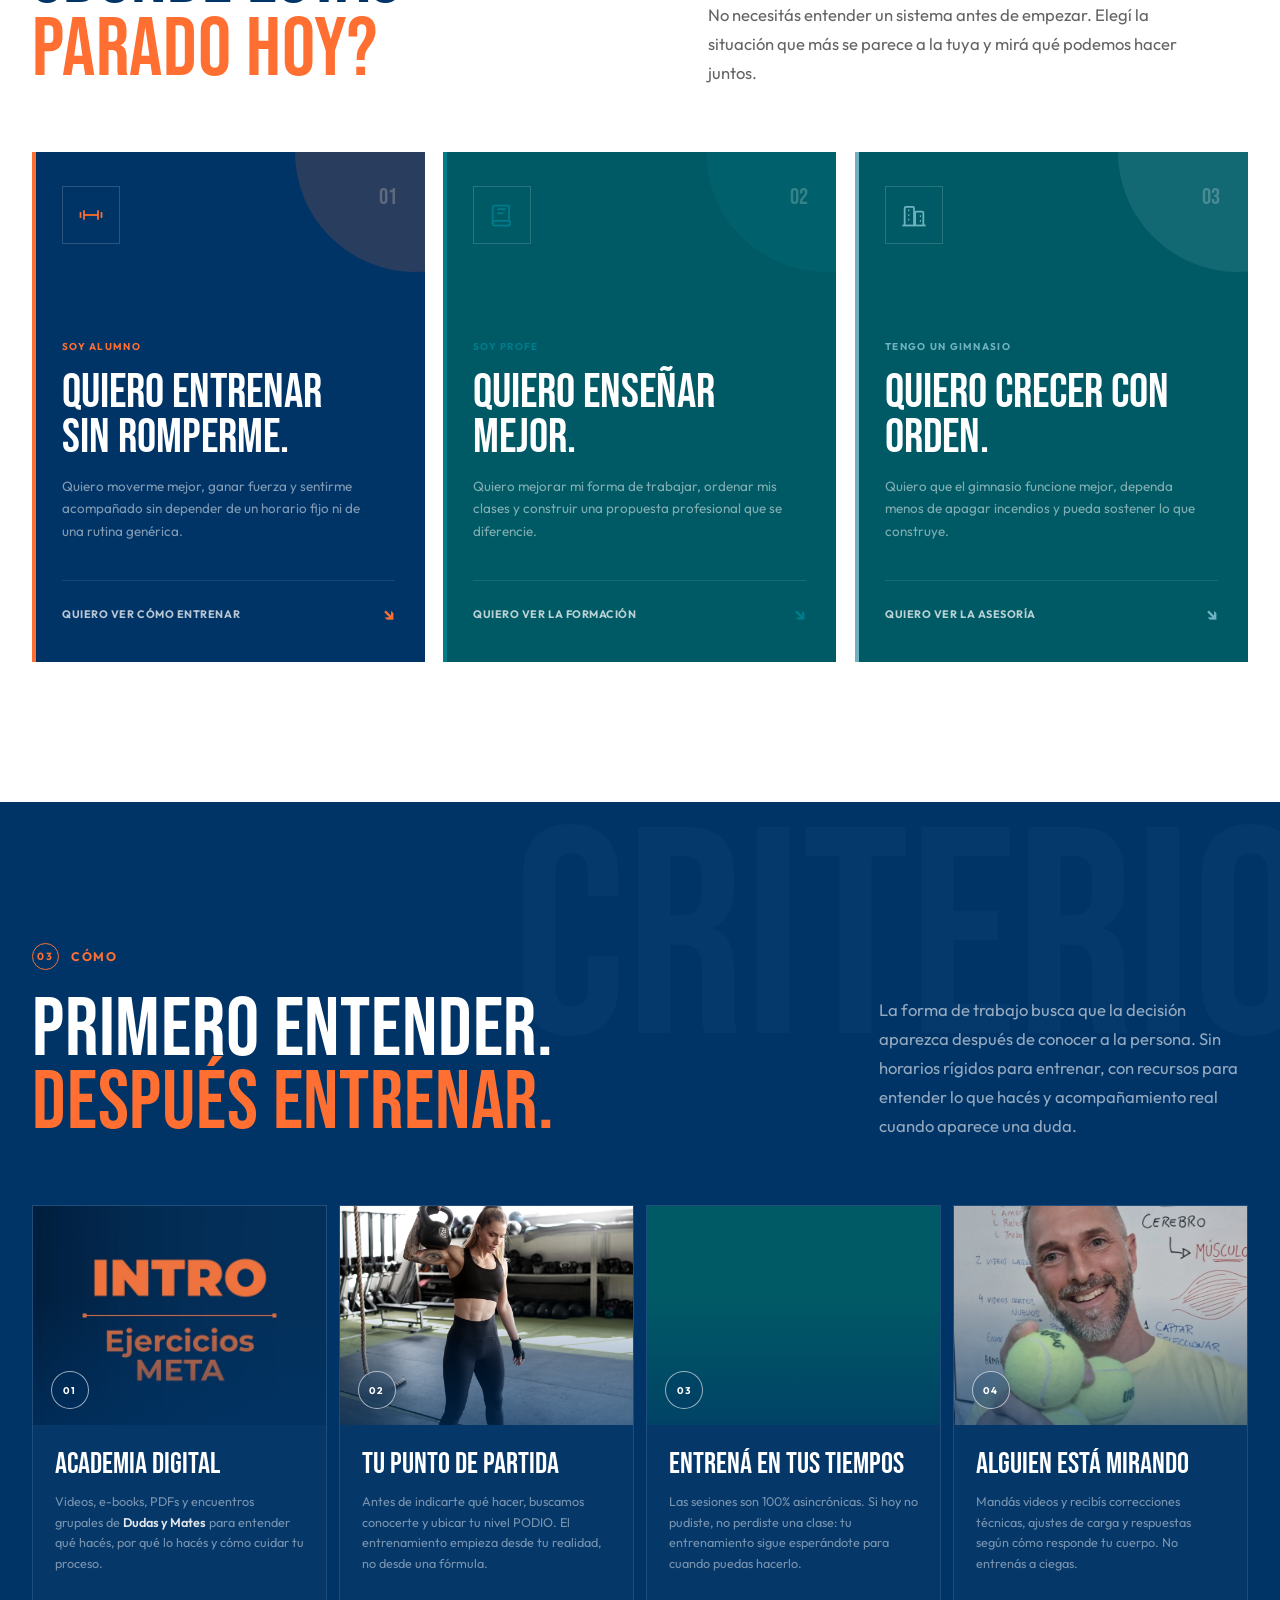
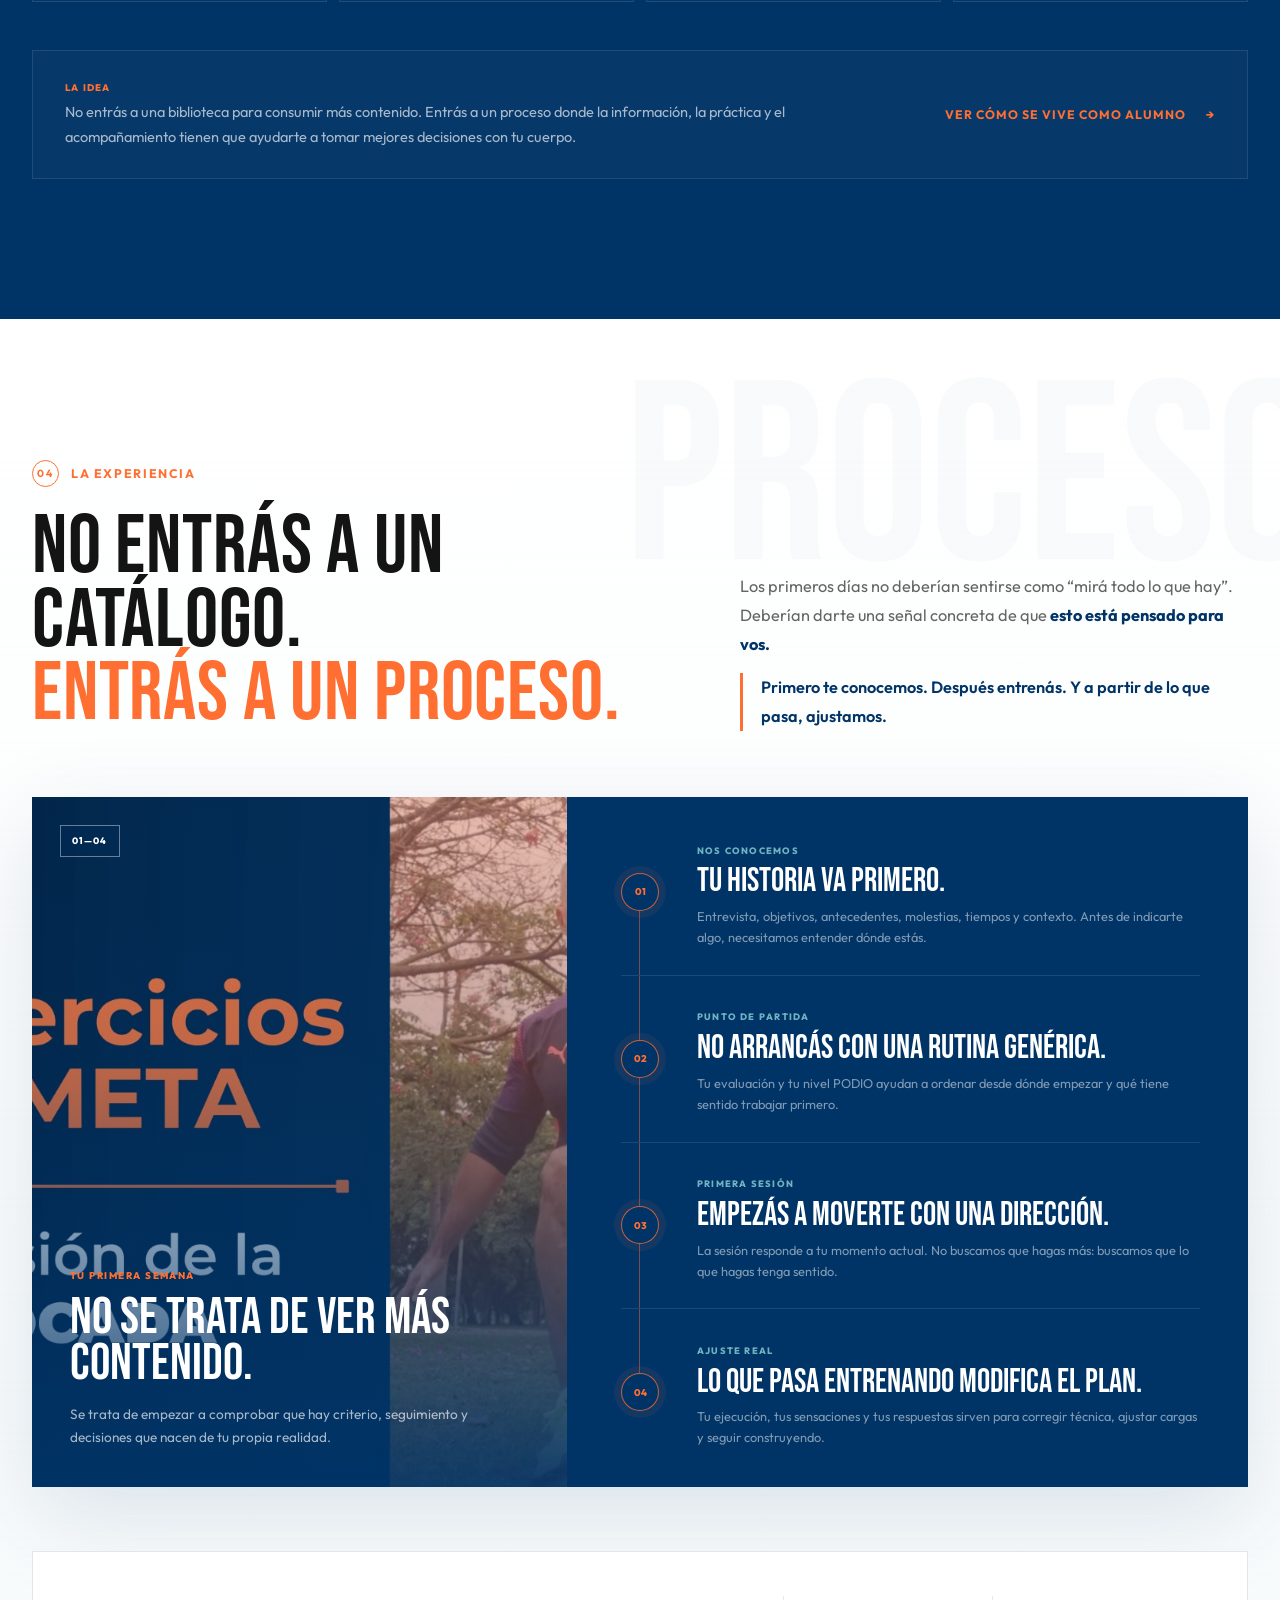
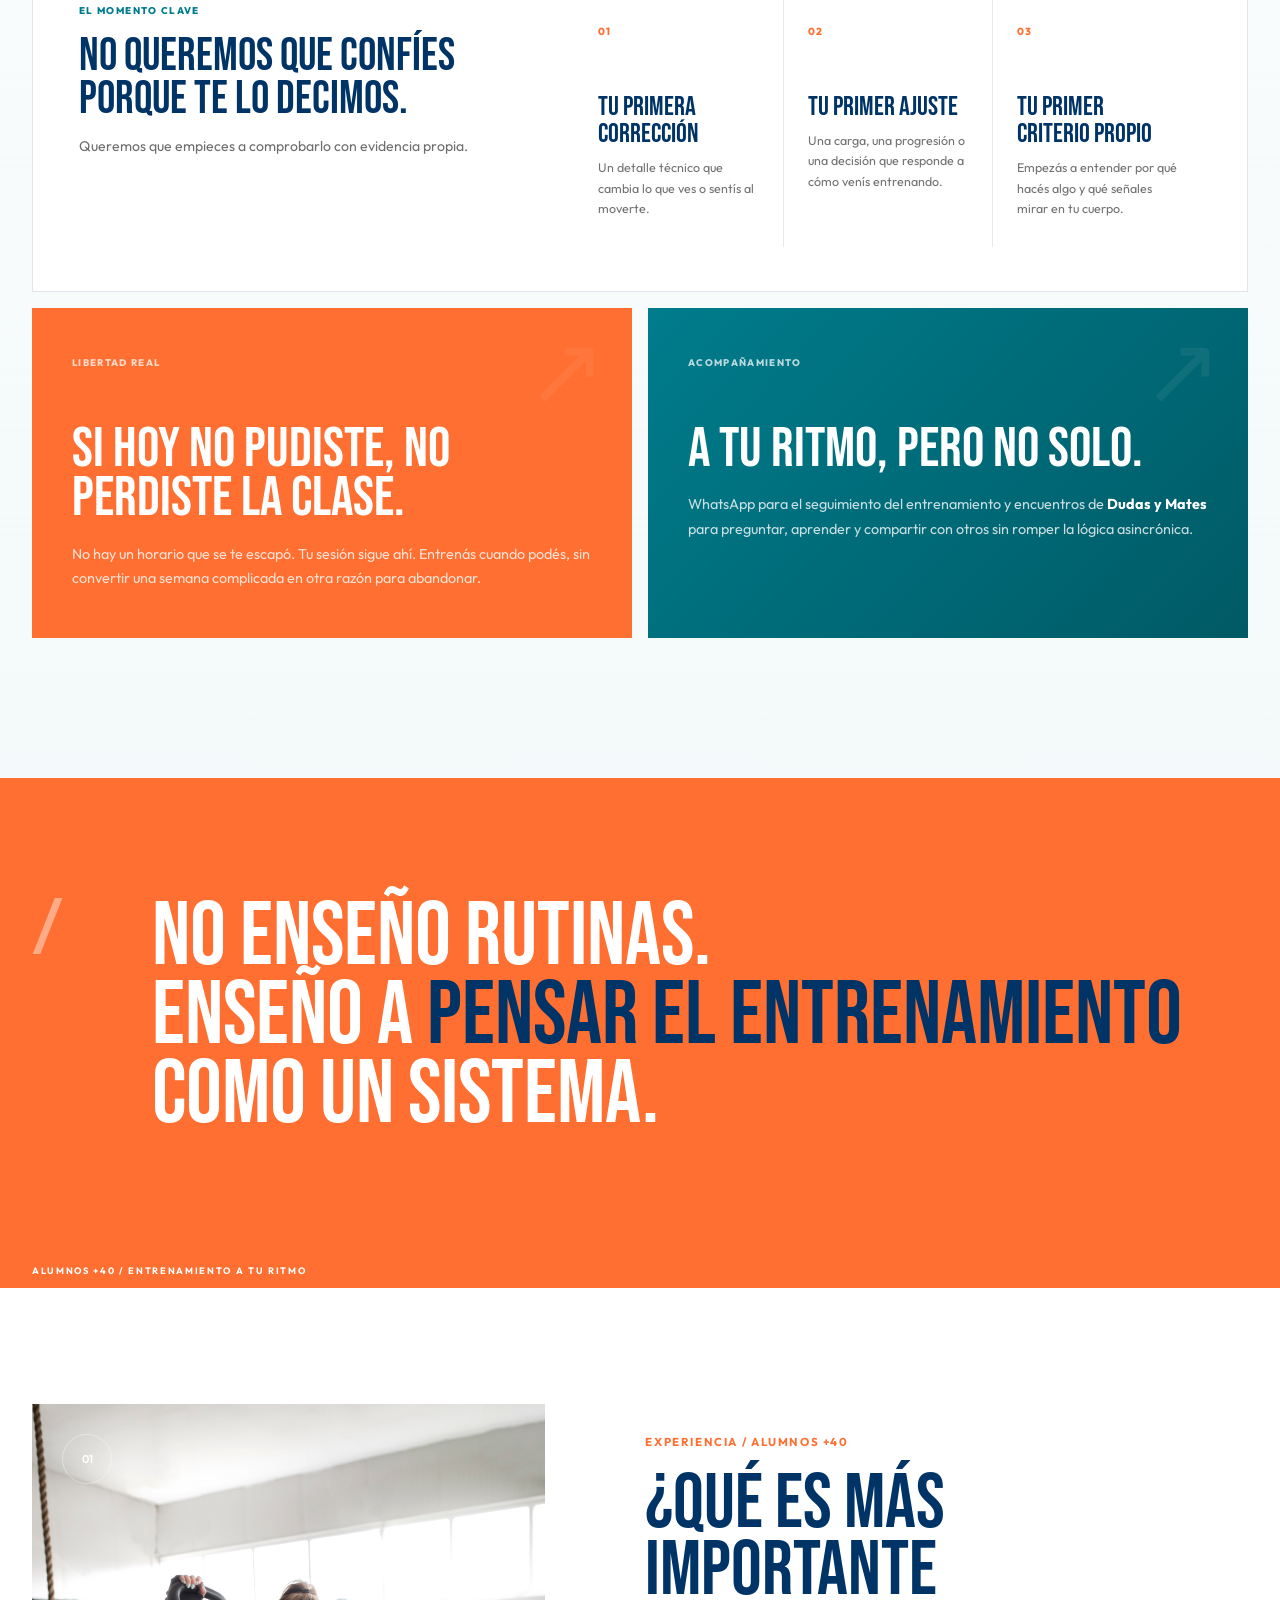
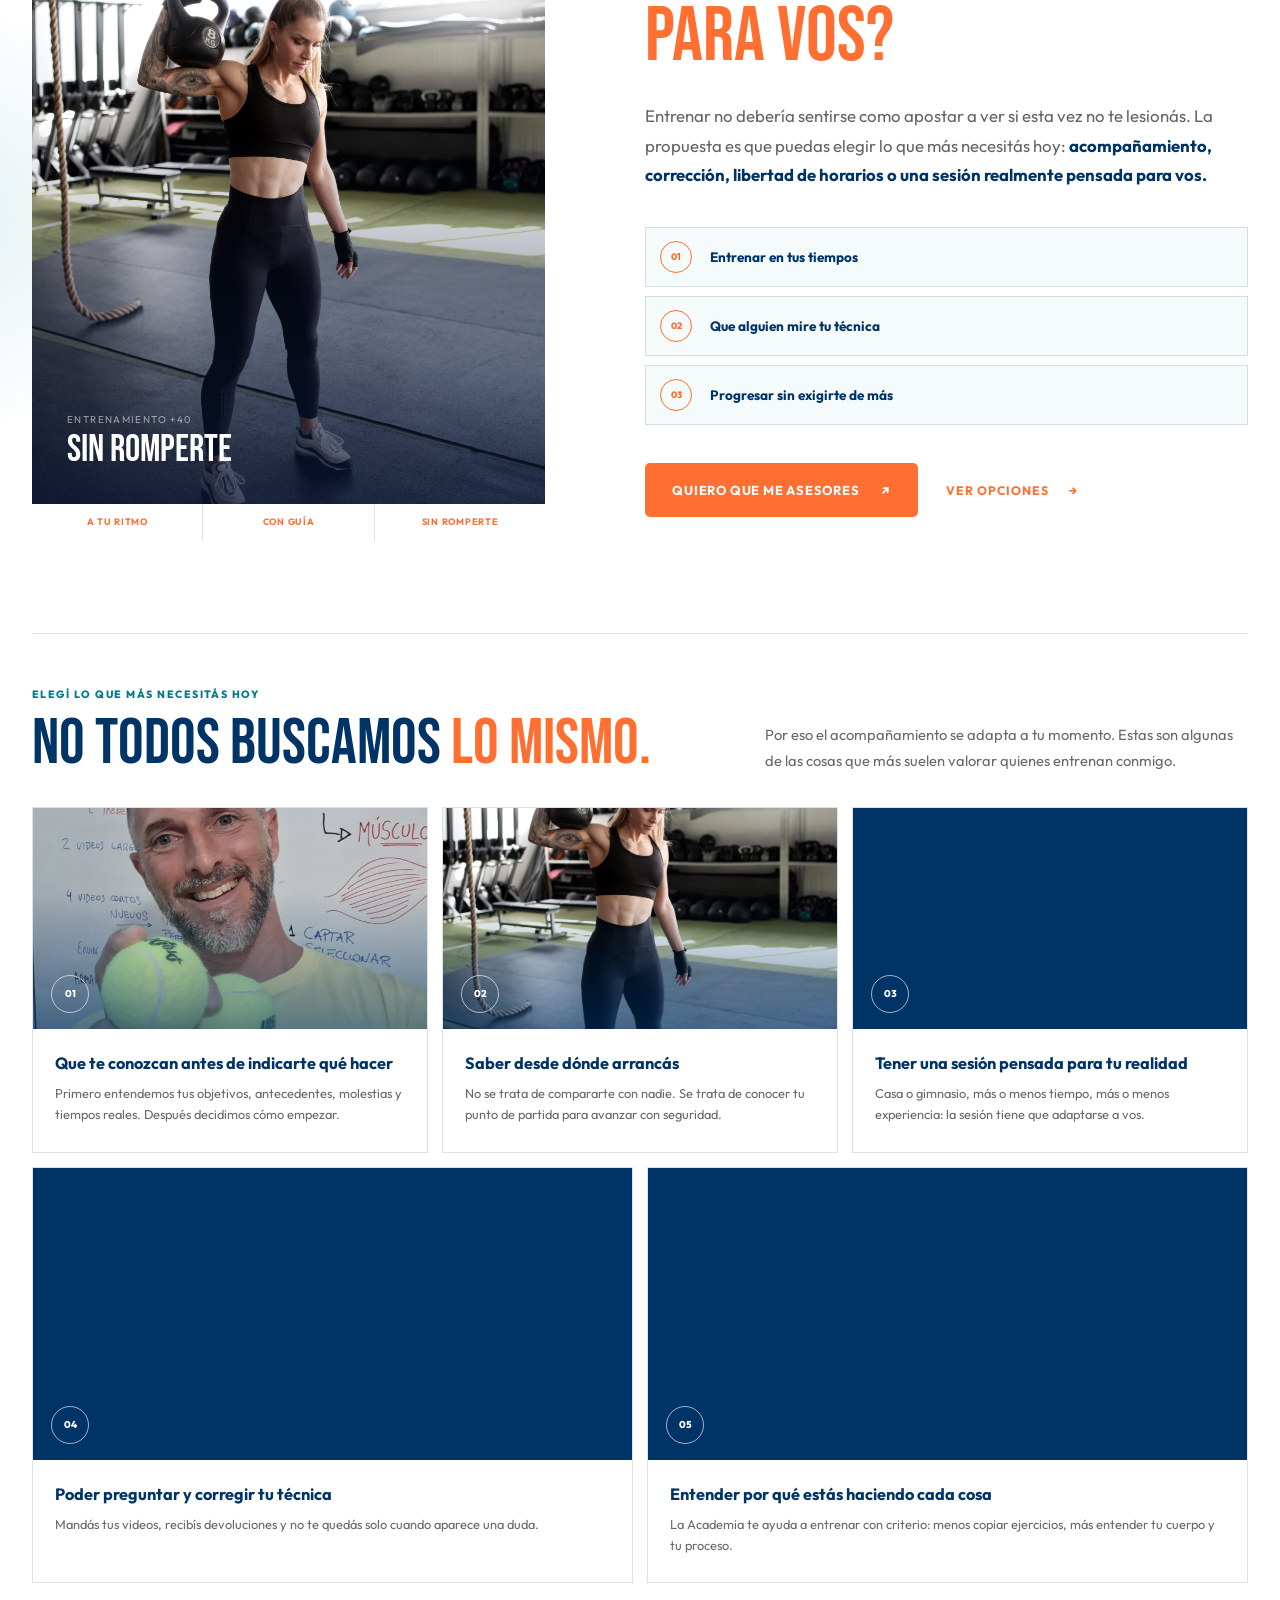
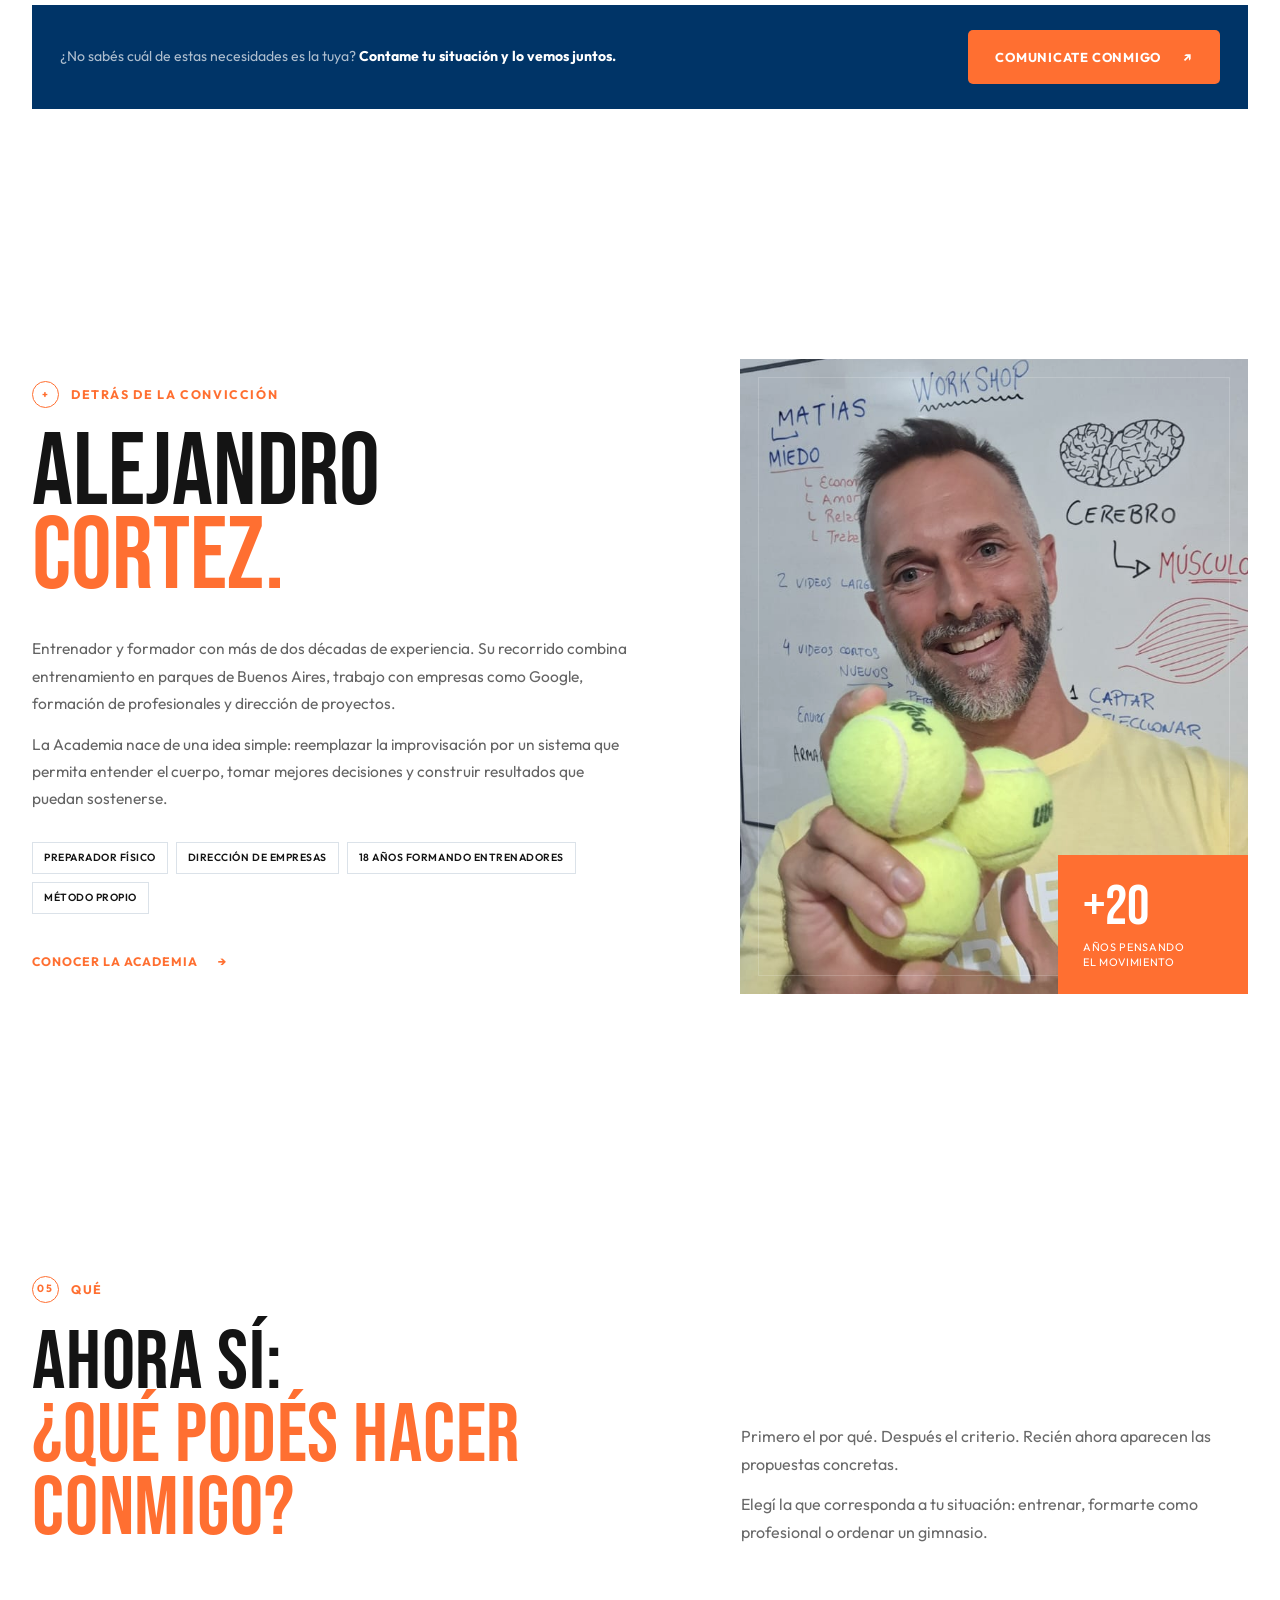
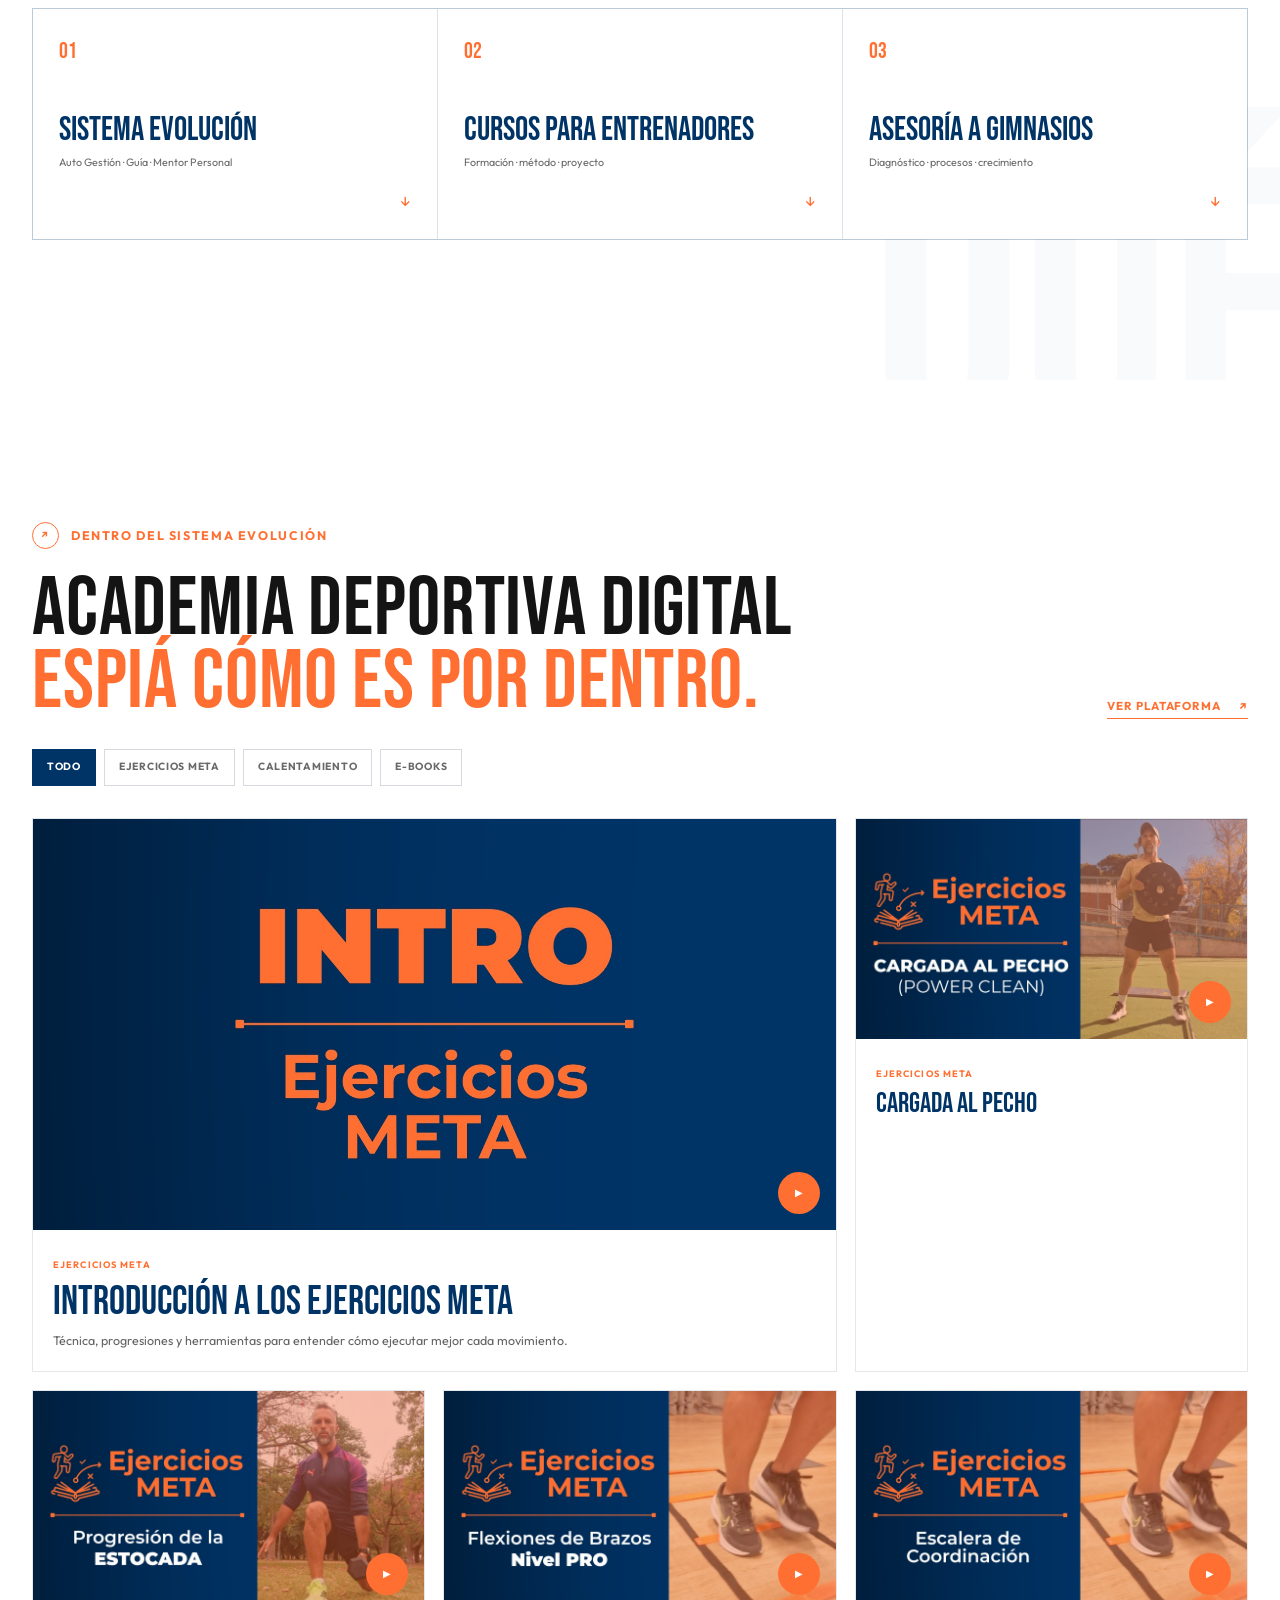
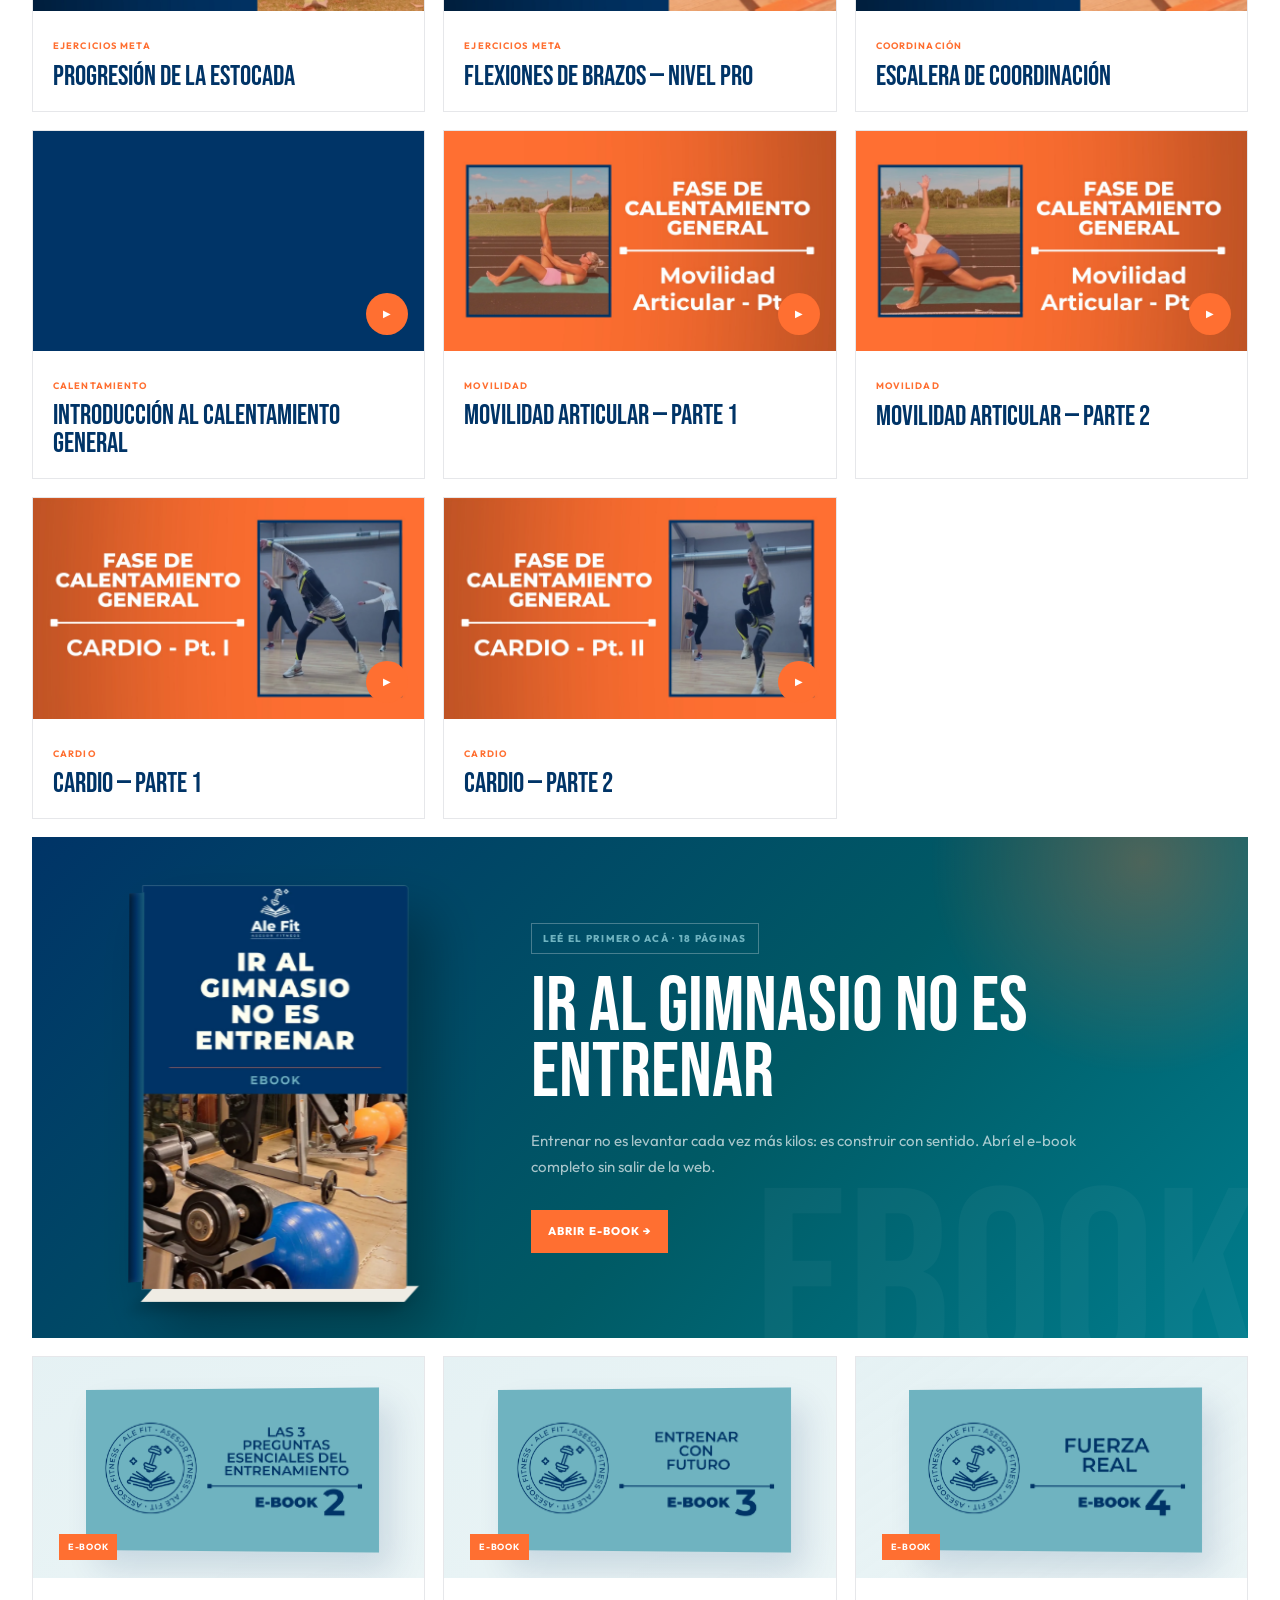
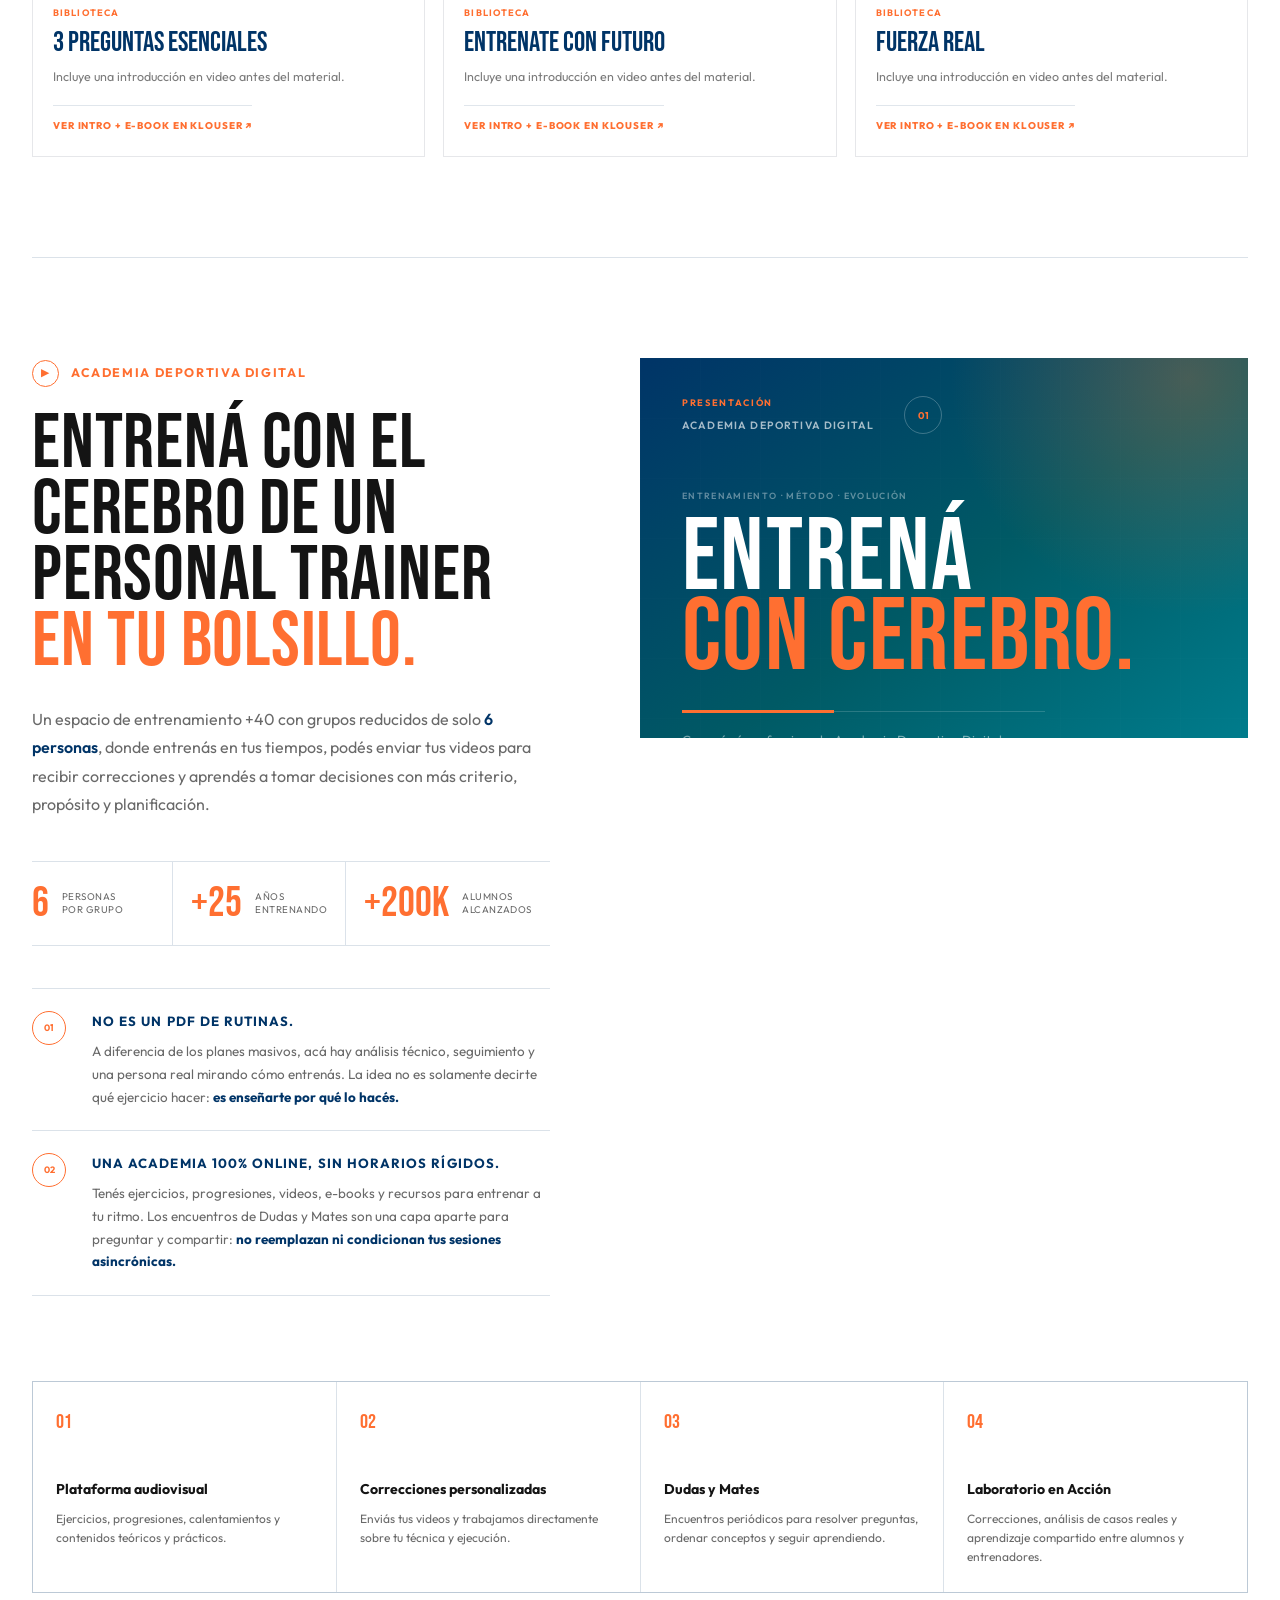
==== commit cbf08a3c: "Actualizacion V7 experiencia de onboarding y conversion" ====
--- a/index.html
+++ b/index.html
@@ -188,24 +188,83 @@
 <div class="how-we-work__grid">
 <article class="how-card" data-reveal="">
 <div class="how-card__media"><img alt="Academia Deportiva Digital con recursos y contenidos" decoding="async" loading="lazy" src="./Assets/img/Intros/ejercicios-meta-intro.jpg"/><span class="how-card__number">01</span></div>
-<div class="how-card__body"><h3>Academia Digital</h3><p>Información útil, videos, PDFs y encuentros por Zoom para entender mejor qué hacés, por qué lo hacés y cómo cuidar tu proceso.</p></div>
+<div class="how-card__body"><h3>Academia Digital</h3><p>Videos, e-books, PDFs y encuentros grupales de <strong>Dudas y Mates</strong> para entender qué hacés, por qué lo hacés y cómo cuidar tu proceso.</p></div>
 </article>
 <article class="how-card" data-delay="70" data-reveal="">
 <div class="how-card__media"><img alt="Alumno entrenando según su nivel actual" decoding="async" loading="lazy" src="./Assets/img/Alumnos/alumno-entrenando.jpg"/><span class="how-card__number">02</span></div>
-<div class="how-card__body"><h3>Niveles PODIO</h3><p>Ubican un punto de partida para que el entrenamiento responda a tu realidad actual y no a una comparación.</p></div>
+<div class="how-card__body"><h3>Tu punto de partida</h3><p>Antes de indicarte qué hacer, buscamos conocerte y ubicar tu nivel PODIO. El entrenamiento empieza desde tu realidad, no desde una fórmula.</p></div>
 </article>
 <article class="how-card" data-delay="140" data-reveal="">
 <div class="how-card__media"><img alt="Entrenamiento flexible desde casa o gimnasio" decoding="async" loading="lazy" src="./Assets/img/Academia/movilidad-articular-1.jpg"/><span class="how-card__number">03</span></div>
-<div class="how-card__body"><h3>Sesiones 100% asincrónicas</h3><p>Entrenás en tus tiempos, desde tu casa o gimnasio. Tus sesiones no dependen de coordinar una clase en vivo.</p></div>
+<div class="how-card__body"><h3>Entrená en tus tiempos</h3><p>Las sesiones son 100% asincrónicas. Si hoy no pudiste, no perdiste una clase: tu entrenamiento sigue esperándote para cuando puedas hacerlo.</p></div>
 </article>
 <article class="how-card" data-delay="210" data-reveal="">
 <div class="how-card__media"><img alt="Alejandro Cortez realizando seguimiento personalizado" decoding="async" loading="lazy" src="./Assets/img/Ale/ale-about.jpeg"/><span class="how-card__number">04</span></div>
-<div class="how-card__body"><h3>Seguimiento por WhatsApp</h3><p>Mandás videos, recibís correcciones técnicas, ajustes de carga y respuestas para no entrenar a ciegas.</p></div>
+<div class="how-card__body"><h3>Alguien está mirando</h3><p>Mandás videos y recibís correcciones técnicas, ajustes de carga y respuestas según cómo responde tu cuerpo. No entrenás a ciegas.</p></div>
 </article>
 </div>
 <div class="how-we-work__cta" data-reveal="">
-<p><span>LA IDEA</span> No darte más información. Darte mejores criterios para decidir qué hacer con tu cuerpo.</p>
+<p><span>LA IDEA</span> No entrás a una biblioteca para consumir más contenido. Entrás a un proceso donde la información, la práctica y el acompañamiento tienen que ayudarte a tomar mejores decisiones con tu cuerpo.</p>
 <a class="text-link text-link--orange" href="#alumnos">Ver cómo se vive como alumno <span>→</span></a>
+</div>
+</div>
+</section><section class="journey section" id="primeros-pasos">
+<div class="container">
+<header class="journey__header">
+<div class="section-kicker" data-reveal=""><span>04</span>La experiencia</div>
+<div class="journey__heading-grid">
+<h2 class="section-title" data-reveal="">NO ENTRÁS A UN CATÁLOGO.<br/><em>ENTRÁS A UN PROCESO.</em></h2>
+<div class="journey__lead" data-reveal="">
+<p>Los primeros días no deberían sentirse como “mirá todo lo que hay”. Deberían darte una señal concreta de que <strong>esto está pensado para vos.</strong></p>
+<p class="journey__lead-note">Primero te conocemos. Después entrenás. Y a partir de lo que pasa, ajustamos.</p>
+</div>
+</div>
+</header>
+<div class="journey__body">
+<figure class="journey__visual" data-reveal="">
+<img alt="Alejandro Cortez acompañando un proceso de entrenamiento" decoding="async" loading="lazy" src="./Assets/img/Academia/progresion-estocada.jpg"/>
+<span class="journey__visual-shade"></span>
+<figcaption>
+<small>TU PRIMERA SEMANA</small>
+<strong>NO SE TRATA DE VER MÁS CONTENIDO.</strong>
+<p>Se trata de empezar a comprobar que hay criterio, seguimiento y decisiones que nacen de tu propia realidad.</p>
+</figcaption>
+<div aria-hidden="true" class="journey__visual-index">01—04</div>
+</figure>
+<div class="journey__steps" aria-label="Primeros pasos dentro de la Academia">
+<article class="journey-step" data-reveal="">
+<span class="journey-step__number">01</span>
+<div><small>NOS CONOCEMOS</small><h3>Tu historia va primero.</h3><p>Entrevista, objetivos, antecedentes, molestias, tiempos y contexto. Antes de indicarte algo, necesitamos entender dónde estás.</p></div>
+</article>
+<article class="journey-step" data-delay="70" data-reveal="">
+<span class="journey-step__number">02</span>
+<div><small>PUNTO DE PARTIDA</small><h3>No arrancás con una rutina genérica.</h3><p>Tu evaluación y tu nivel PODIO ayudan a ordenar desde dónde empezar y qué tiene sentido trabajar primero.</p></div>
+</article>
+<article class="journey-step" data-delay="140" data-reveal="">
+<span class="journey-step__number">03</span>
+<div><small>PRIMERA SESIÓN</small><h3>Empezás a moverte con una dirección.</h3><p>La sesión responde a tu momento actual. No buscamos que hagas más: buscamos que lo que hagas tenga sentido.</p></div>
+</article>
+<article class="journey-step" data-delay="210" data-reveal="">
+<span class="journey-step__number">04</span>
+<div><small>AJUSTE REAL</small><h3>Lo que pasa entrenando modifica el plan.</h3><p>Tu ejecución, tus sensaciones y tus respuestas sirven para corregir técnica, ajustar cargas y seguir construyendo.</p></div>
+</article>
+</div>
+</div>
+<div class="journey__proof" data-reveal="">
+<div class="journey__proof-intro"><span>EL MOMENTO CLAVE</span><h3>NO QUEREMOS QUE CONFÍES PORQUE TE LO DECIMOS.</h3><p>Queremos que empieces a comprobarlo con evidencia propia.</p></div>
+<div class="journey__proof-grid">
+<article><i>01</i><strong>Tu primera corrección</strong><p>Un detalle técnico que cambia lo que ves o sentís al moverte.</p></article>
+<article><i>02</i><strong>Tu primer ajuste</strong><p>Una carga, una progresión o una decisión que responde a cómo venís entrenando.</p></article>
+<article><i>03</i><strong>Tu primer criterio propio</strong><p>Empezás a entender por qué hacés algo y qué señales mirar en tu cuerpo.</p></article>
+</div>
+</div>
+<div class="journey__promises">
+<article class="journey-promise journey-promise--orange" data-reveal="">
+<span>LIBERTAD REAL</span><h3>SI HOY NO PUDISTE, NO PERDISTE LA CLASE.</h3><p>No hay un horario que se te escapó. Tu sesión sigue ahí. Entrenás cuando podés, sin convertir una semana complicada en otra razón para abandonar.</p>
+</article>
+<article class="journey-promise journey-promise--teal" data-delay="90" data-reveal="">
+<span>ACOMPAÑAMIENTO</span><h3>A TU RITMO, PERO NO SOLO.</h3><p>WhatsApp para el seguimiento del entrenamiento y encuentros de <strong>Dudas y Mates</strong> para preguntar, aprender y compartir con otros sin romper la lógica asincrónica.</p>
+</article>
 </div>
 </div>
 </section><section aria-label="Filosofía de la Academia" class="statement">
@@ -254,7 +313,7 @@
 </div>
 </section><section class="products-intro section" id="propuestas">
 <div class="container">
-<div class="section-kicker" data-reveal=""><span>04</span>Qué</div>
+<div class="section-kicker" data-reveal=""><span>05</span>Qué</div>
 <div class="products-intro__grid">
 <div>
 <h2 class="section-title" data-reveal="">AHORA SÍ:<br/><em>¿QUÉ PODÉS HACER CONMIGO?</em></h2>
@@ -354,7 +413,7 @@
                 ENTRENÁ CON EL CEREBRO DE UN PERSONAL TRAINER
                 <em>EN TU BOLSILLO.</em>
 </h3>
-<p class="academy-intro__lead" data-reveal="">El primer espacio de entrenamiento +40 con grupos reducidos de solo <strong>6 personas</strong>, donde podés enviar tus videos para recibir correcciones técnicas y aprender a entrenar con criterio, propósito y planificación.</p>
+<p class="academy-intro__lead" data-reveal="">Un espacio de entrenamiento +40 con grupos reducidos de solo <strong>6 personas</strong>, donde entrenás en tus tiempos, podés enviar tus videos para recibir correcciones y aprendés a tomar decisiones con más criterio, propósito y planificación.</p>
 <div class="academy-intro__stats" data-reveal="">
 <div>
 <strong>6</strong>
@@ -384,11 +443,10 @@
 <article class="academy-intro__copy-block" data-reveal="">
 <span>02</span>
 <div>
-<h4>UNA ACADEMIA 100% ONLINE.</h4>
+<h4>UNA ACADEMIA 100% ONLINE, SIN HORARIOS RÍGIDOS.</h4>
 <p>
-                      Tenés una plataforma tipo Netflix con ejercicios, progresiones,
-                      videos teóricos y prácticos para acompañar cada etapa del entrenamiento,
-                      desde el calentamiento hasta la recuperación final.
+                      Tenés ejercicios, progresiones, videos, e-books y recursos para entrenar a tu ritmo.
+                      Los encuentros de Dudas y Mates son una capa aparte para preguntar y compartir: <strong>no reemplazan ni condicionan tus sesiones asincrónicas.</strong>
                     </p>
 </div>
 </article>
@@ -687,7 +745,7 @@
 <div class="container">
 <div class="footer__top">
 <a aria-label="Ale Fit — Asesor Fitness, volver al inicio" class="footer__brand footer__brand--logo" href="#inicio"><img alt="Ale Fit — Asesor Fitness" decoding="async" loading="lazy" src="./Assets/img/Brand/ale-fit-logo.png"/></a>
-<p>Entrenamiento, formación y gestión deportiva con método, experiencia y planificación.</p>
+<p>Entrenamiento, formación y gestión deportiva con criterio, experiencia y acompañamiento real.</p>
 </div>
 <div class="footer__divider"></div>
 <div class="footer__bottom">
--- a/Assets/Style.css
+++ b/Assets/Style.css
@@ -1951,3 +1951,136 @@
   .hero-stat:last-child{border-bottom:0;padding-bottom:0}
   .hero__photo-frame{height:430px;min-height:360px}
 }
+
+/* =========================================================
+   V7 — EXPERIENCIA / ONBOARDING ORIENTADO A CONVERSIÓN
+   Misma identidad visual. Más claridad, evidencia y proceso.
+========================================================= */
+.how-card__body strong{color:rgba(255,255,255,.88);font-weight:600}
+
+.journey{
+  position:relative;
+  overflow:hidden;
+  background:linear-gradient(180deg,#fff 0%,rgba(111,179,192,.08) 100%);
+}
+.journey:before{
+  content:'PROCESO';
+  position:absolute;
+  right:-38px;
+  top:62px;
+  font-family:var(--font-display);
+  font-size:clamp(9rem,20vw,22rem);
+  line-height:.8;
+  color:rgba(0,52,103,.025);
+  pointer-events:none;
+}
+.journey .container{position:relative;z-index:2}
+.journey__header{margin-bottom:66px}
+.journey__heading-grid{display:grid;grid-template-columns:1.1fr .9fr;gap:86px;align-items:end}
+.journey__lead{max-width:560px;color:rgba(20,20,20,.66);font-size:1.02rem;line-height:1.78}
+.journey__lead strong{color:var(--navy);font-weight:700}
+.journey__lead-note{margin-top:14px;padding-left:18px;border-left:3px solid var(--orange);color:var(--navy);font-weight:600}
+
+.journey__body{display:grid;grid-template-columns:.88fr 1.12fr;gap:0;min-height:690px;background:var(--navy);box-shadow:0 30px 90px rgba(0,52,103,.12)}
+.journey__visual{position:relative;min-height:690px;overflow:hidden;background:var(--navy-2)}
+.journey__visual>img{width:100%;height:100%;object-fit:cover;filter:saturate(.82) contrast(1.04);transition:transform .9s var(--ease),filter .4s ease}
+.journey__visual:hover>img{transform:scale(1.035);filter:saturate(.95) contrast(1.02)}
+.journey__visual-shade{position:absolute;inset:0;background:linear-gradient(to top,rgba(0,52,103,.92) 0%,rgba(0,52,103,.18) 64%,rgba(0,52,103,.04) 100%)}
+.journey__visual figcaption{position:absolute;z-index:2;left:38px;right:38px;bottom:38px;color:var(--white)}
+.journey__visual figcaption small{display:block;margin-bottom:12px;color:var(--orange);font-size:.61rem;font-weight:800;letter-spacing:.15em}
+.journey__visual figcaption strong{display:block;max-width:430px;font-family:var(--font-display);font-size:clamp(2.8rem,4vw,4.4rem);font-weight:400;line-height:.9}
+.journey__visual figcaption p{max-width:430px;margin-top:16px;color:rgba(255,255,255,.65);font-size:.85rem;line-height:1.7}
+.journey__visual-index{position:absolute;z-index:2;top:28px;left:28px;padding:8px 11px;border:1px solid rgba(255,255,255,.4);color:var(--white);font-size:.58rem;font-weight:800;letter-spacing:.12em;background:rgba(0,52,103,.18);backdrop-filter:blur(8px)}
+
+.journey__steps{display:flex;flex-direction:column;justify-content:stretch;padding:12px 48px 12px 54px;color:var(--white)}
+.journey-step{position:relative;display:grid;grid-template-columns:54px 1fr;gap:22px;flex:1;align-items:center;padding:24px 0;border-bottom:1px solid rgba(255,255,255,.1)}
+.journey-step:last-child{border-bottom:0}
+.journey-step:before{content:'';position:absolute;left:18px;top:0;bottom:0;width:1px;background:rgba(255,255,255,.1)}
+.journey-step:first-child:before{top:50%}
+.journey-step:last-child:before{bottom:50%}
+.journey-step__number{position:relative;z-index:2;width:38px;height:38px;display:grid;place-items:center;border-radius:50%;border:1px solid rgba(255,255,255,.35);background:var(--navy);color:var(--orange);font-size:.61rem;font-weight:800;transition:background .3s ease,color .3s ease,border-color .3s ease,transform .35s var(--ease)}
+.journey-step:hover .journey-step__number{background:var(--orange);border-color:var(--orange);color:var(--white);transform:scale(1.08)}
+.journey-step small{color:var(--sky,#6fb3c0);font-size:.58rem;font-weight:800;letter-spacing:.13em}
+.journey-step h3{margin-top:5px;font-family:var(--font-display);font-size:2.05rem;font-weight:400;line-height:1}
+.journey-step p{max-width:640px;margin-top:8px;color:rgba(255,255,255,.5);font-size:.8rem;line-height:1.65}
+
+.journey__proof{display:grid;grid-template-columns:.82fr 1.18fr;gap:60px;margin-top:64px;padding:44px 46px;border:1px solid rgba(0,52,103,.12);background:var(--white)}
+.journey__proof-intro>span{color:var(--teal,#007c8c);font-size:.61rem;font-weight:800;letter-spacing:.14em}
+.journey__proof-intro h3{max-width:420px;margin-top:14px;font-family:var(--font-display);font-size:2.9rem;font-weight:400;line-height:.92;color:var(--navy)}
+.journey__proof-intro p{max-width:390px;margin-top:15px;color:rgba(20,20,20,.62);font-size:.88rem;line-height:1.68}
+.journey__proof-grid{display:grid;grid-template-columns:repeat(3,1fr);gap:1px;background:rgba(0,52,103,.1)}
+.journey__proof-grid article{min-height:230px;padding:28px 24px;background:#fff;transition:transform .35s var(--ease),background .3s ease}
+.journey__proof-grid article:hover{position:relative;z-index:2;transform:translateY(-5px);background:#f7fbfc}
+.journey__proof-grid i{display:block;color:var(--orange);font-style:normal;font-size:.64rem;font-weight:800;letter-spacing:.1em}
+.journey__proof-grid strong{display:block;margin-top:54px;font-family:var(--font-display);font-size:1.7rem;font-weight:400;line-height:1;color:var(--navy)}
+.journey__proof-grid p{margin-top:10px;color:rgba(20,20,20,.6);font-size:.78rem;line-height:1.62}
+
+.journey__promises{display:grid;grid-template-columns:1fr 1fr;gap:16px;margin-top:16px}
+.journey-promise{position:relative;min-height:330px;padding:40px 40px 42px;overflow:hidden;color:var(--white)}
+.journey-promise:after{content:'↗';position:absolute;right:26px;top:20px;font-family:var(--font-display);font-size:6rem;line-height:1;color:rgba(255,255,255,.06)}
+.journey-promise--orange{background:var(--orange)}
+.journey-promise--teal{background:linear-gradient(135deg,var(--teal,#007c8c),var(--teal-dark,#005a65))}
+.journey-promise>span{font-size:.6rem;font-weight:800;letter-spacing:.14em;color:rgba(255,255,255,.72)}
+.journey-promise h3{max-width:600px;margin-top:52px;font-family:var(--font-display);font-size:clamp(2.8rem,4.4vw,4.5rem);font-weight:400;line-height:.88}
+.journey-promise p{max-width:590px;margin-top:18px;color:rgba(255,255,255,.78);font-size:.9rem;line-height:1.7}
+.journey-promise strong{color:var(--white)}
+
+/* La Academia no se presenta como catálogo: separa recursos, entrenamiento y capa social. */
+.academy-intro__copy-block strong{color:var(--navy);font-weight:700}
+
+@media (max-width:1100px){
+  .journey__body{grid-template-columns:.82fr 1.18fr}
+  .journey__steps{padding-inline:32px}
+  .journey__proof{grid-template-columns:1fr;gap:34px}
+}
+
+@media (max-width:980px){
+  .journey__heading-grid{grid-template-columns:1fr;gap:28px}
+  .journey__body{grid-template-columns:1fr;min-height:0}
+  .journey__visual{min-height:560px}
+  .journey__steps{padding:18px 36px}
+  .journey-step{min-height:170px}
+  .journey__proof-grid{grid-template-columns:repeat(3,1fr)}
+}
+
+@media (max-width:700px){
+  .journey__header{margin-bottom:42px;text-align:center}
+  .journey__header .section-kicker{justify-content:center}
+  .journey__lead{margin-inline:auto;text-align:center}
+  .journey__lead-note{padding:14px 0 0;border-left:0;border-top:2px solid var(--orange)}
+  .journey__visual{min-height:520px}
+  .journey__visual figcaption{left:24px;right:24px;bottom:26px}
+  .journey__visual figcaption strong{font-size:clamp(2.8rem,13vw,4.1rem)}
+  .journey__steps{padding:12px 22px}
+  .journey-step{grid-template-columns:46px 1fr;gap:14px;min-height:0;padding:26px 0}
+  .journey-step:before{left:17px}
+  .journey-step h3{font-size:1.85rem}
+  .journey-step p{font-size:.78rem}
+  .journey__proof{margin-top:34px;padding:30px 22px}
+  .journey__proof-intro{text-align:center}
+  .journey__proof-intro h3,.journey__proof-intro p{margin-left:auto;margin-right:auto}
+  .journey__proof-grid{grid-template-columns:1fr;background:transparent;gap:10px}
+  .journey__proof-grid article{min-height:0;padding:24px;border:1px solid rgba(0,52,103,.1)}
+  .journey__proof-grid strong{margin-top:28px}
+  .journey__promises{grid-template-columns:1fr;gap:10px;margin-top:10px}
+  .journey-promise{min-height:300px;padding:32px 24px 34px;text-align:center}
+  .journey-promise h3{margin-top:42px;font-size:clamp(3rem,14vw,4.3rem)}
+  .journey-promise p{margin-left:auto;margin-right:auto}
+}
+
+@media (max-width:390px){
+  .journey__visual{min-height:470px}
+  .journey__visual-index{top:18px;left:18px}
+  .journey__visual figcaption{left:20px;right:20px;bottom:22px}
+  .journey__steps{padding-inline:18px}
+  .journey-step h3{font-size:1.72rem}
+  .journey__proof{padding:26px 16px}
+  .journey-promise{padding-inline:20px}
+}
+
+/* El recorrido se "enciende" a medida que entra en pantalla. */
+.journey-step.is-visible:before{background:rgba(255,111,49,.46);transition:background .7s ease .18s}
+.journey-step.is-visible .journey-step__number{border-color:rgba(255,111,49,.78);box-shadow:0 0 0 7px rgba(255,111,49,.07)}
+@media (prefers-reduced-motion:reduce){
+  .journey__visual>img,.journey-step__number,.journey__proof-grid article{transition:none!important}
+}
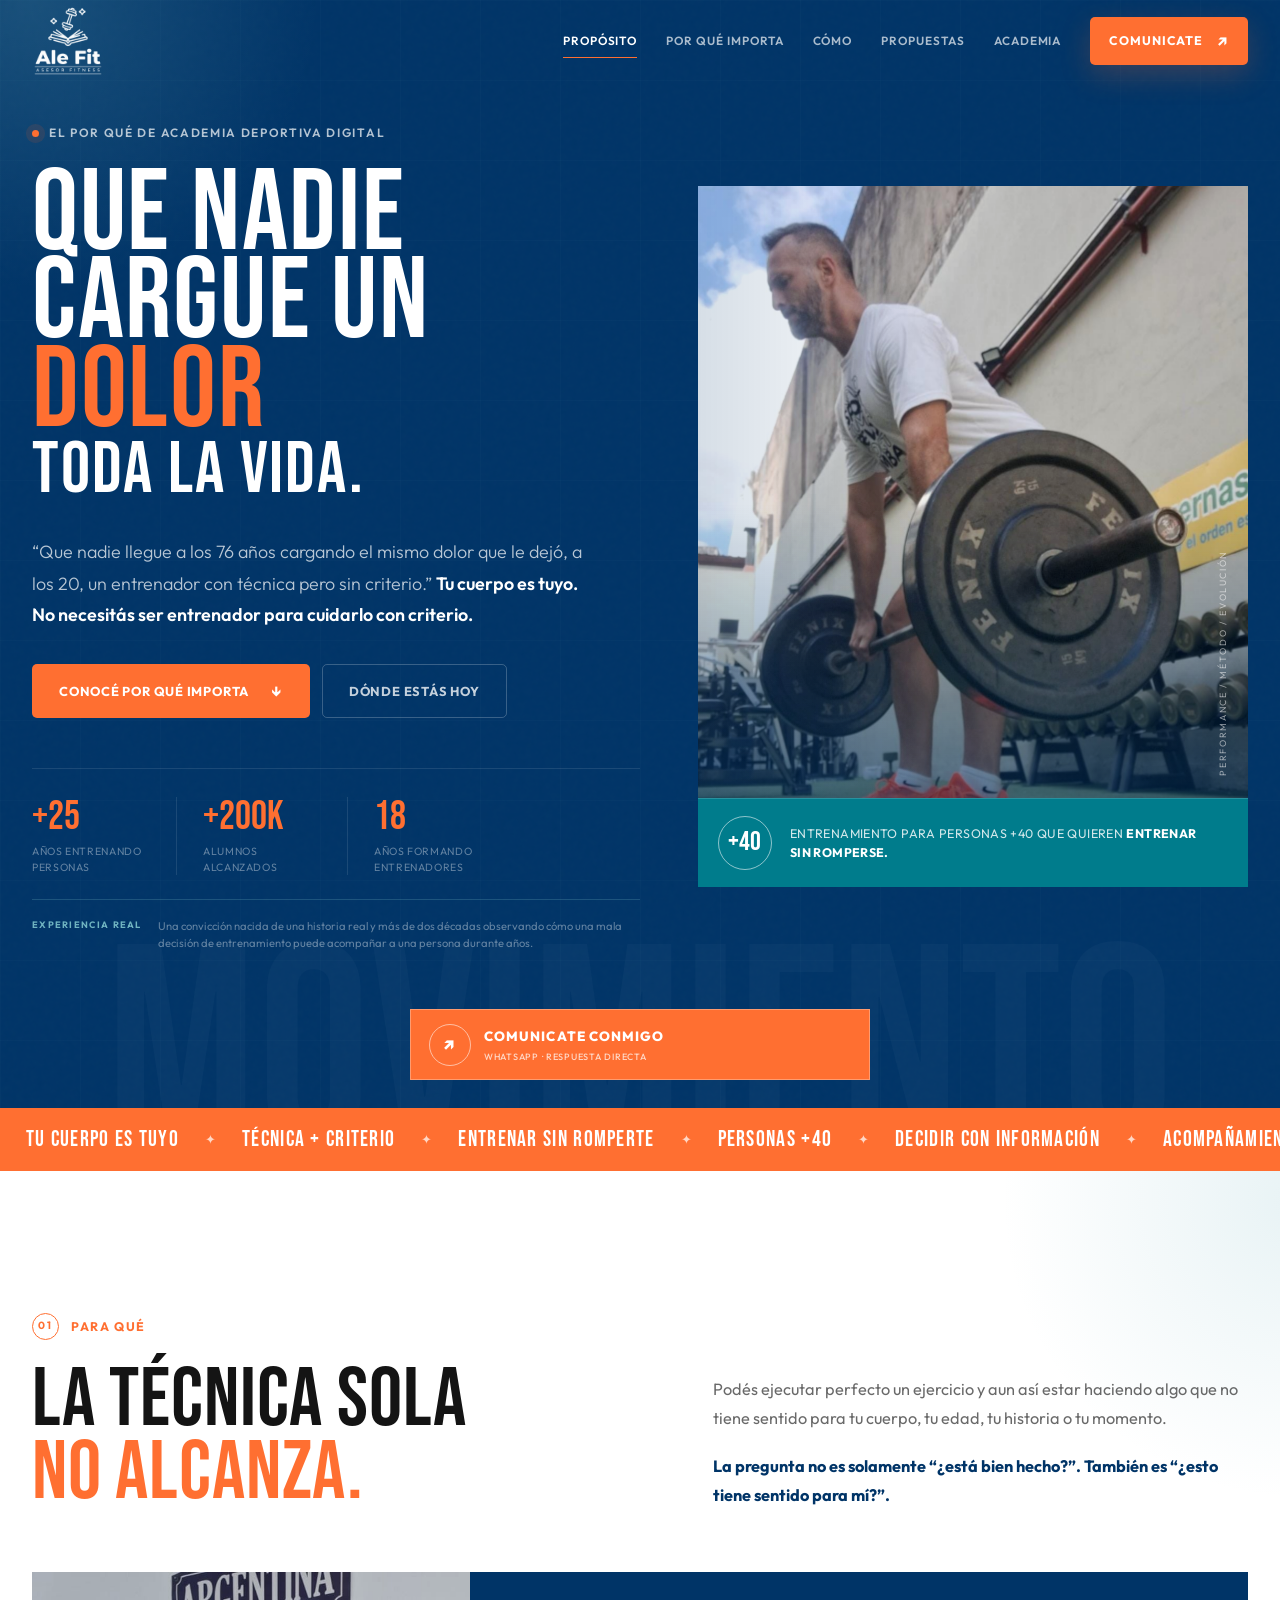
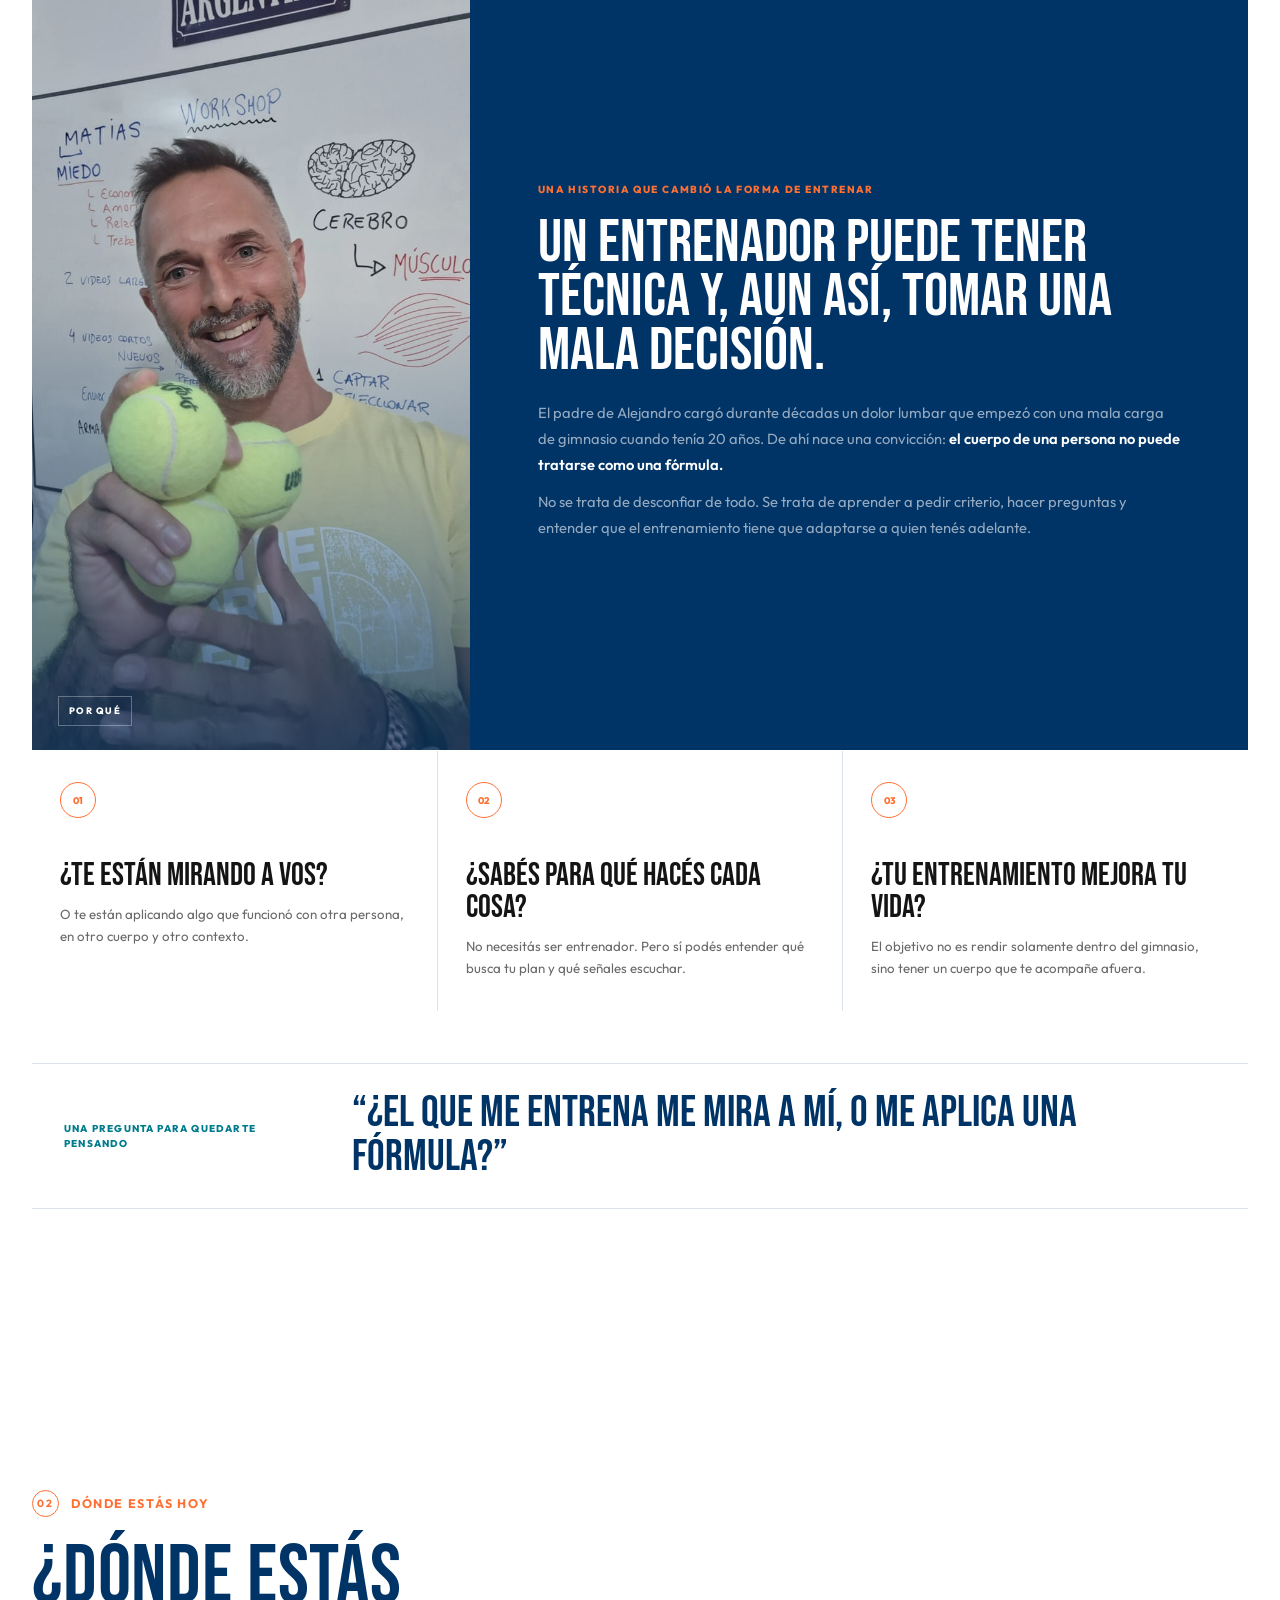
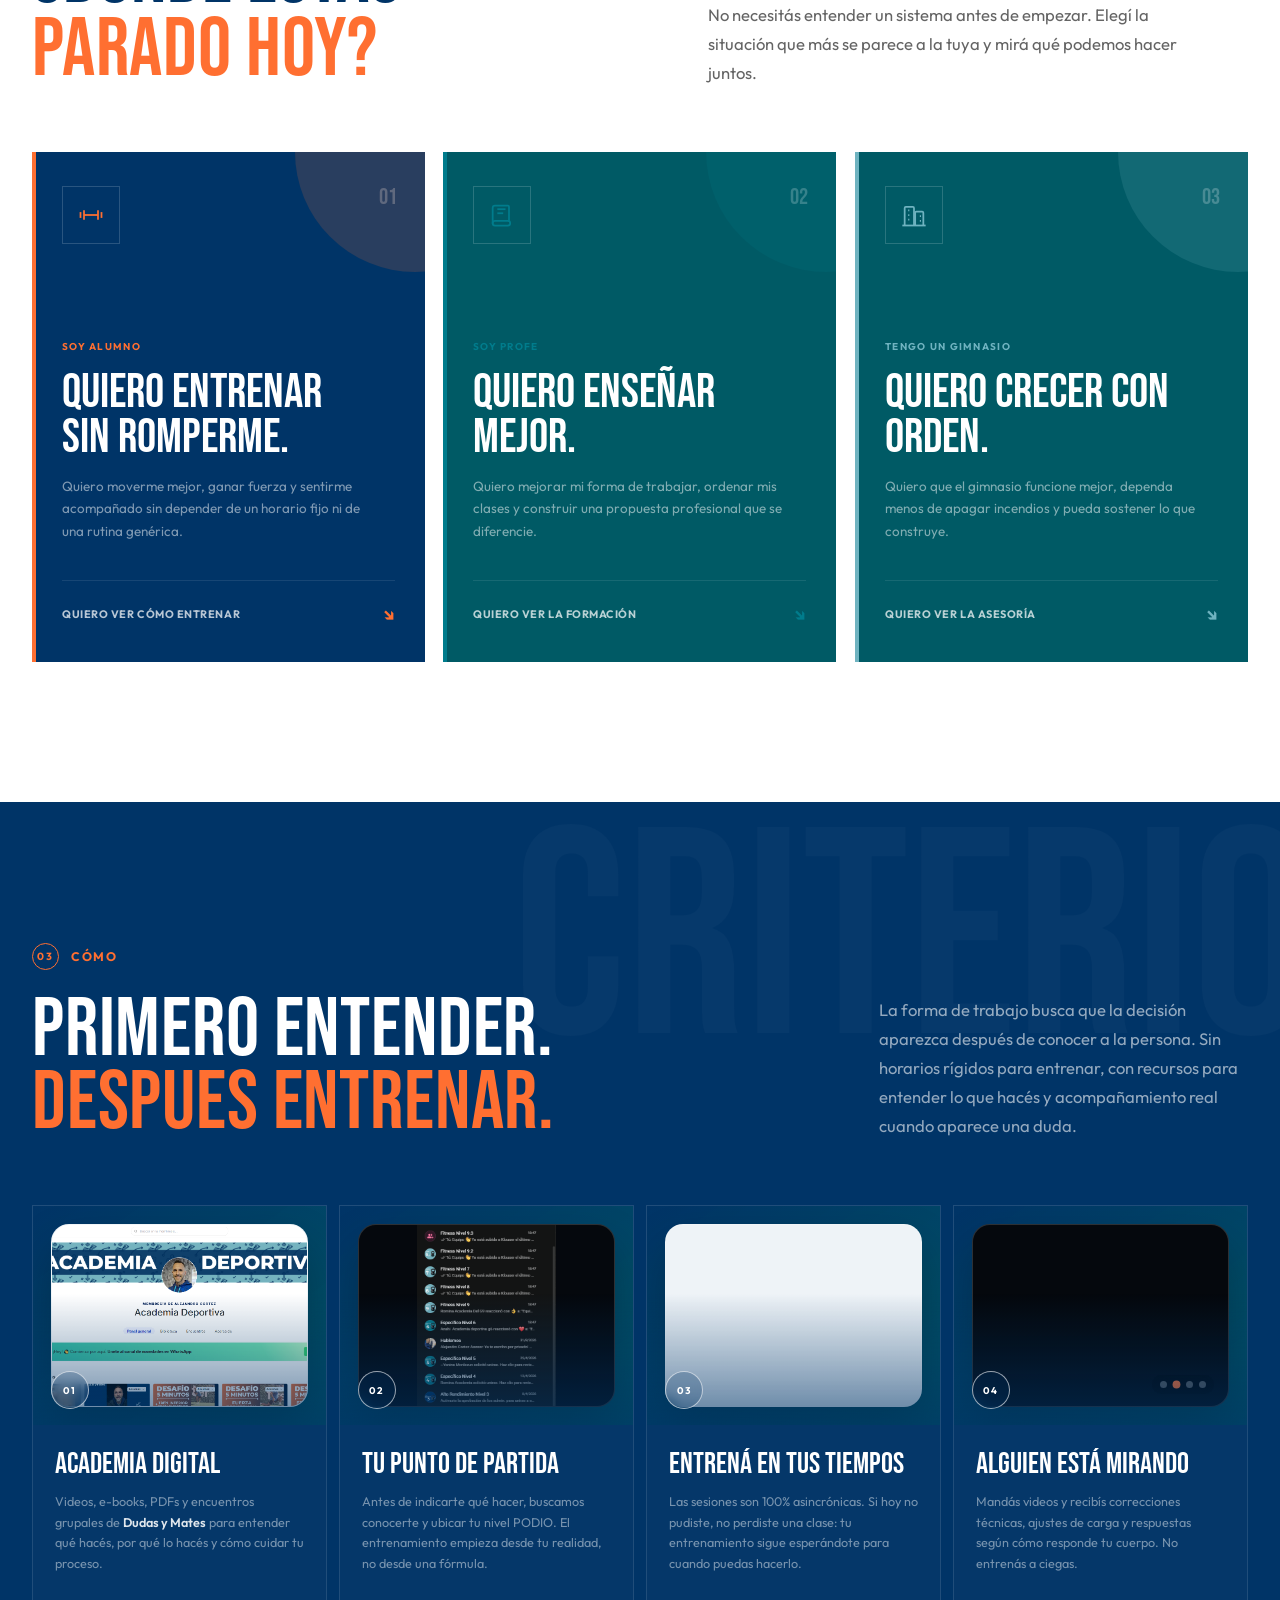
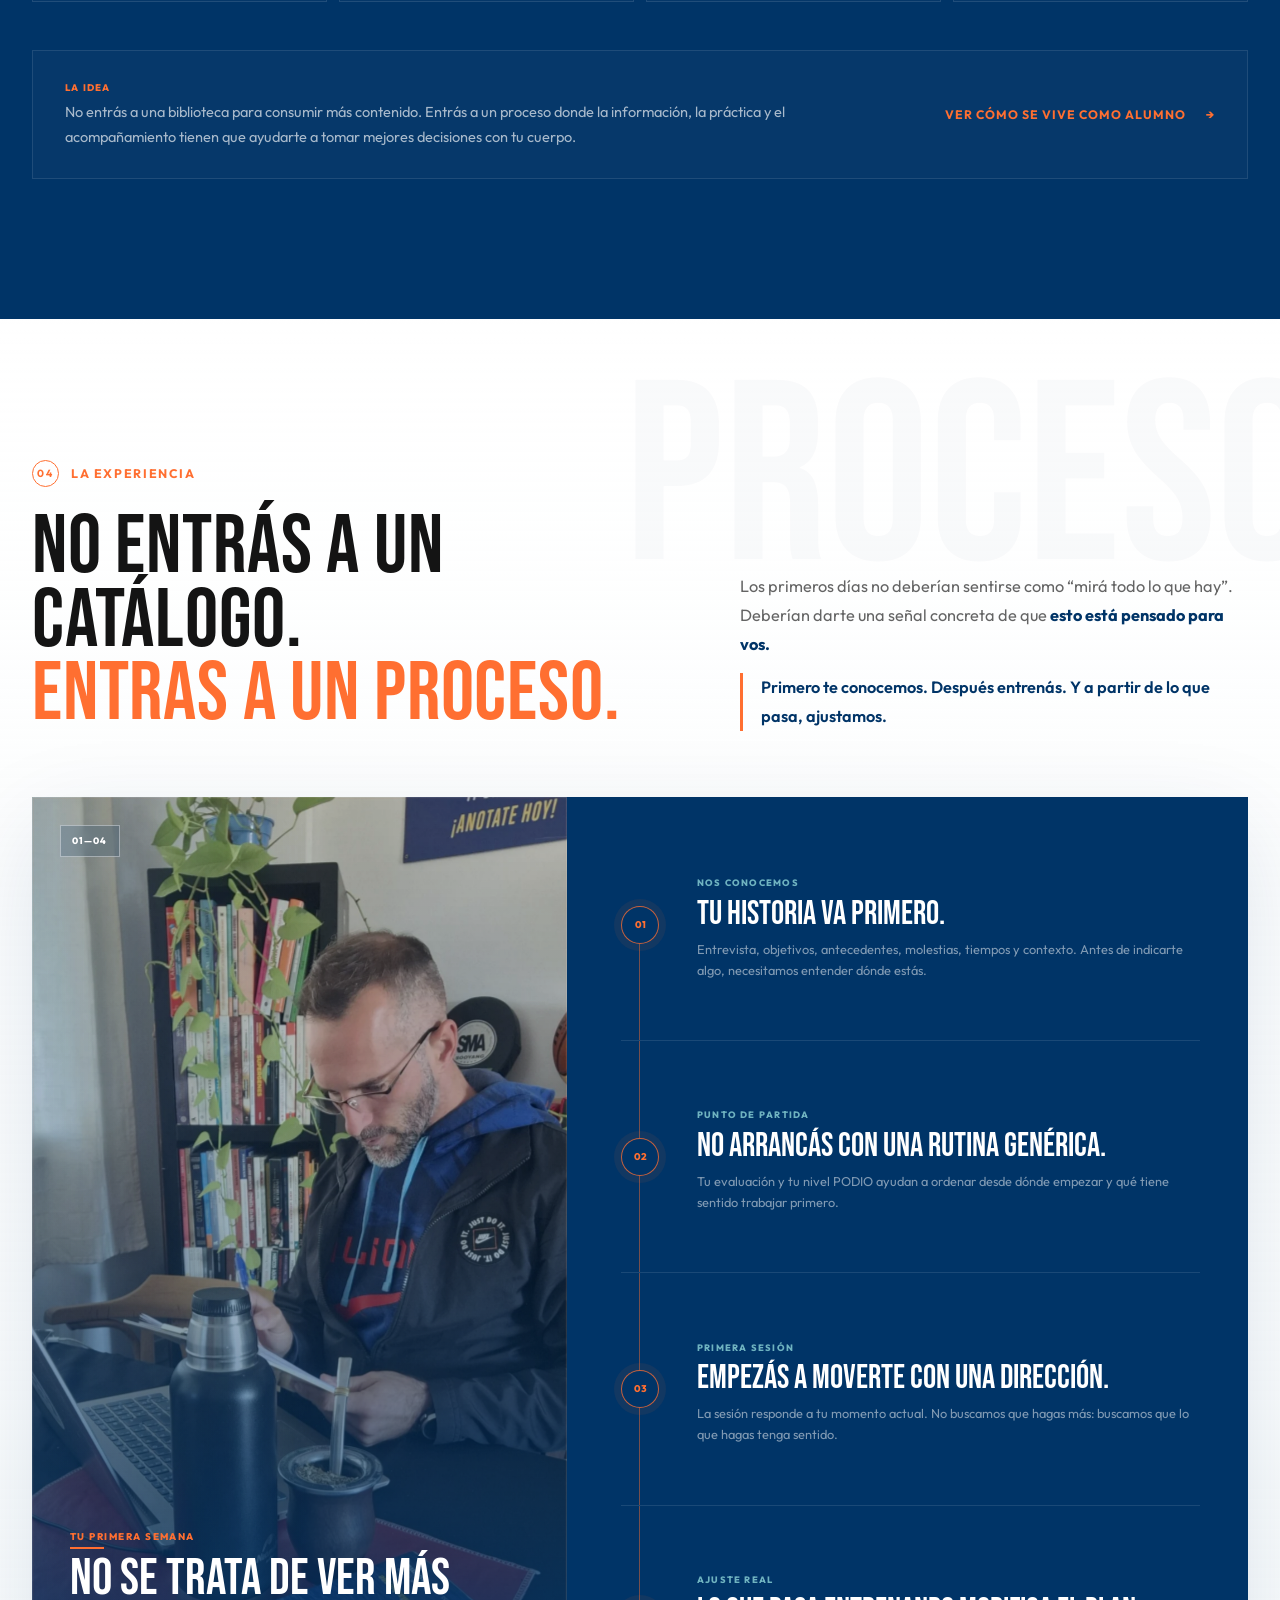
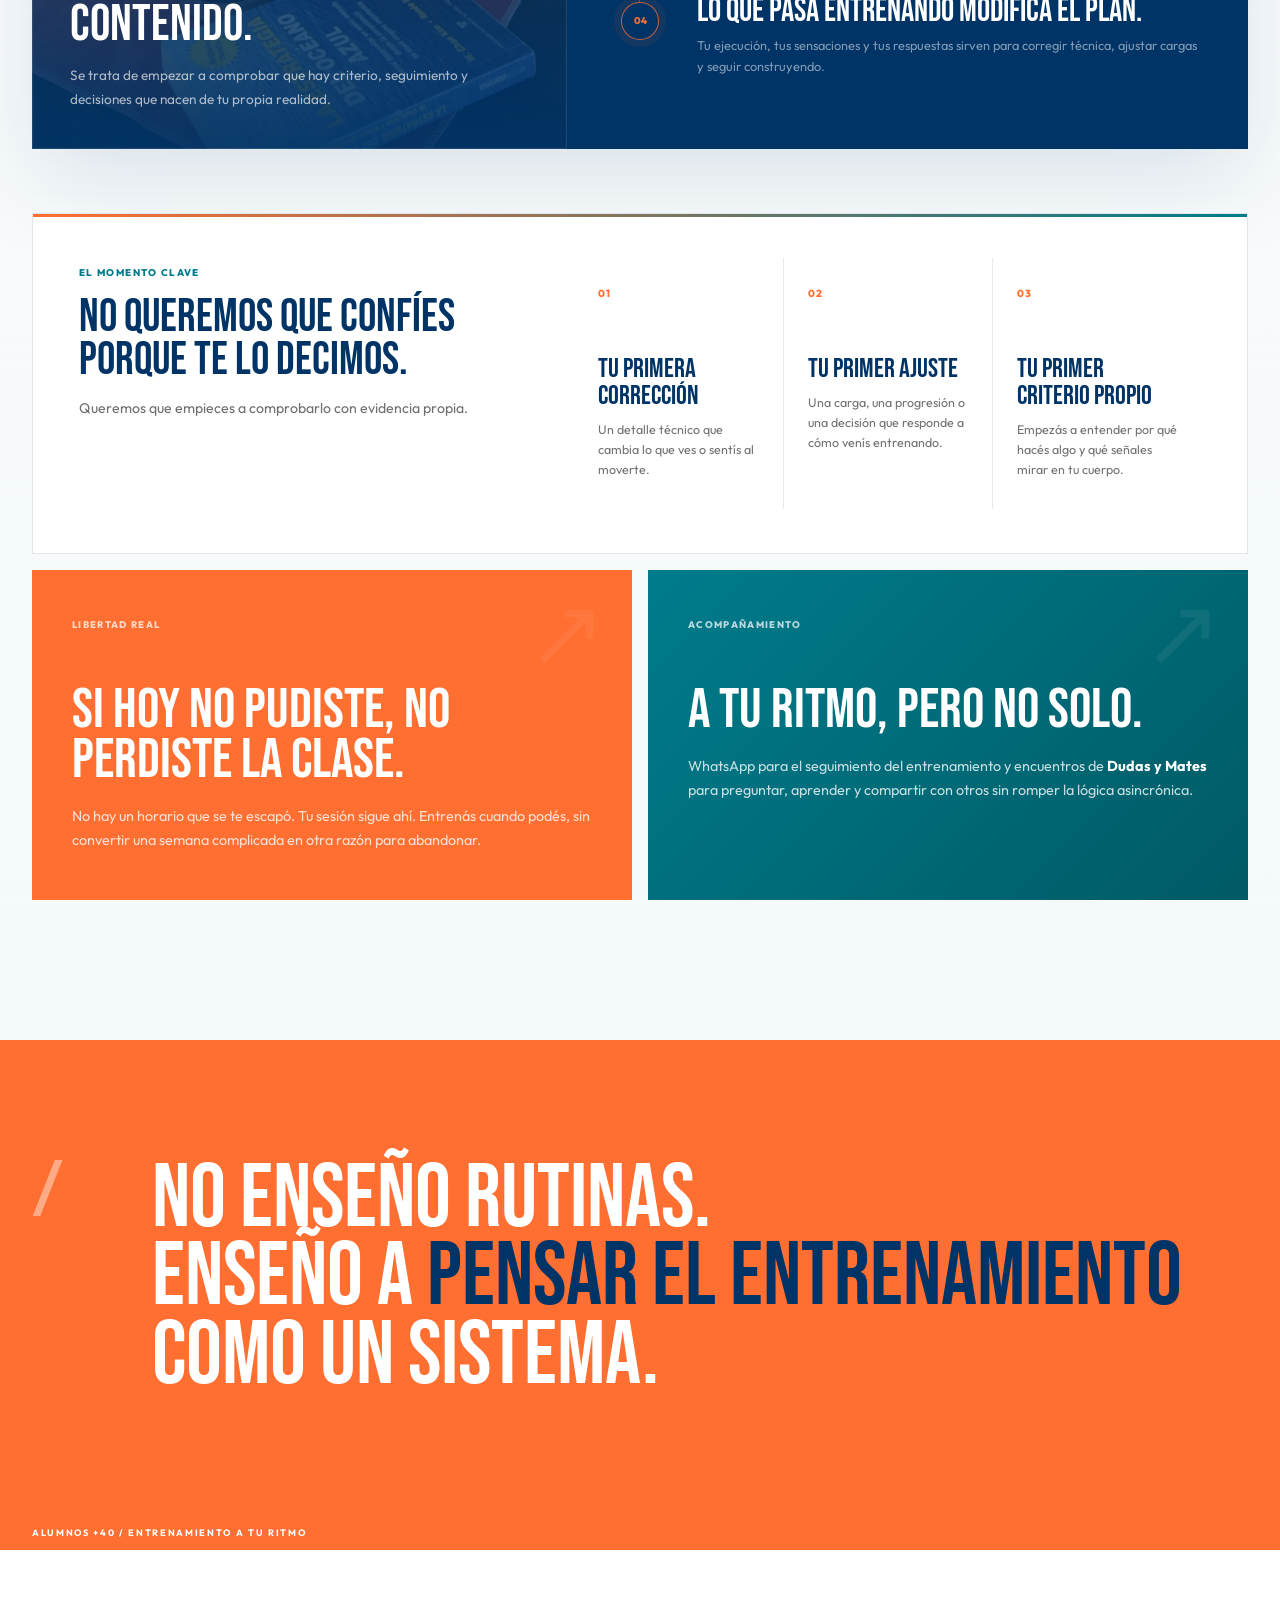
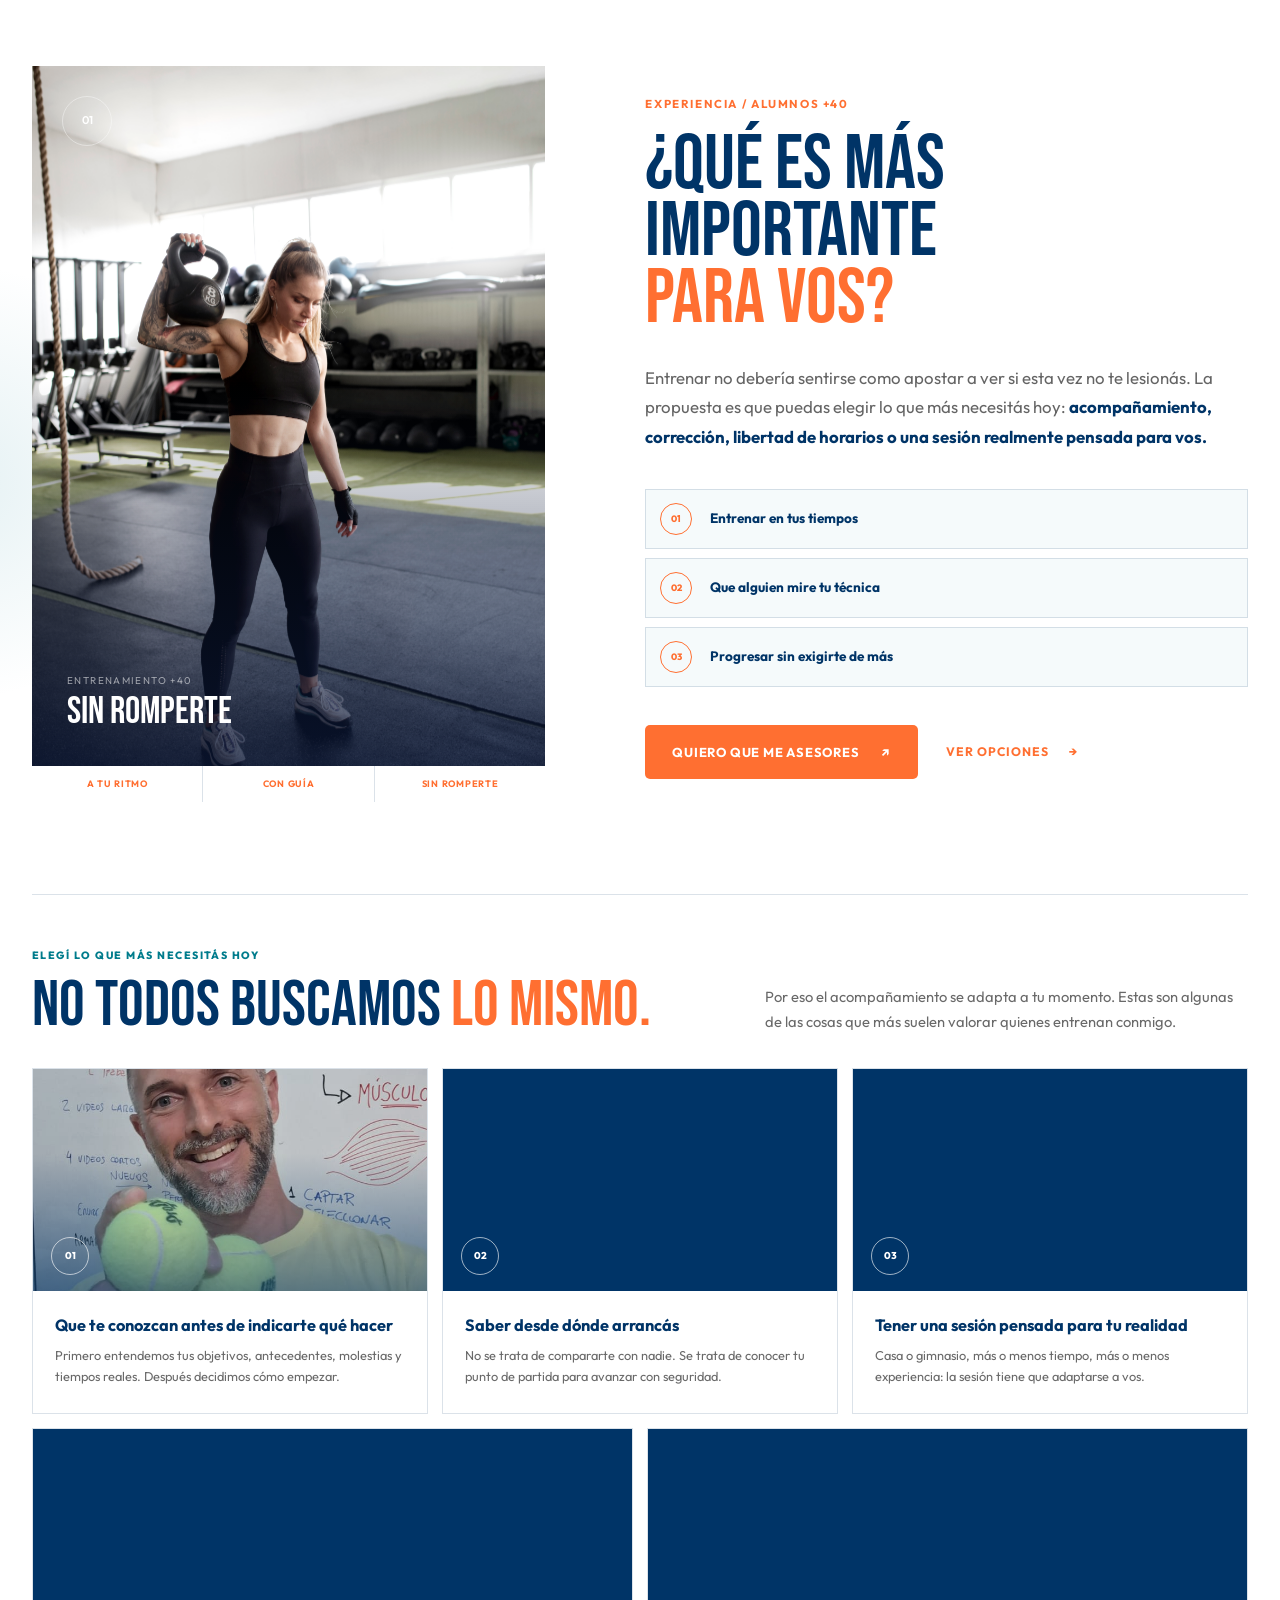
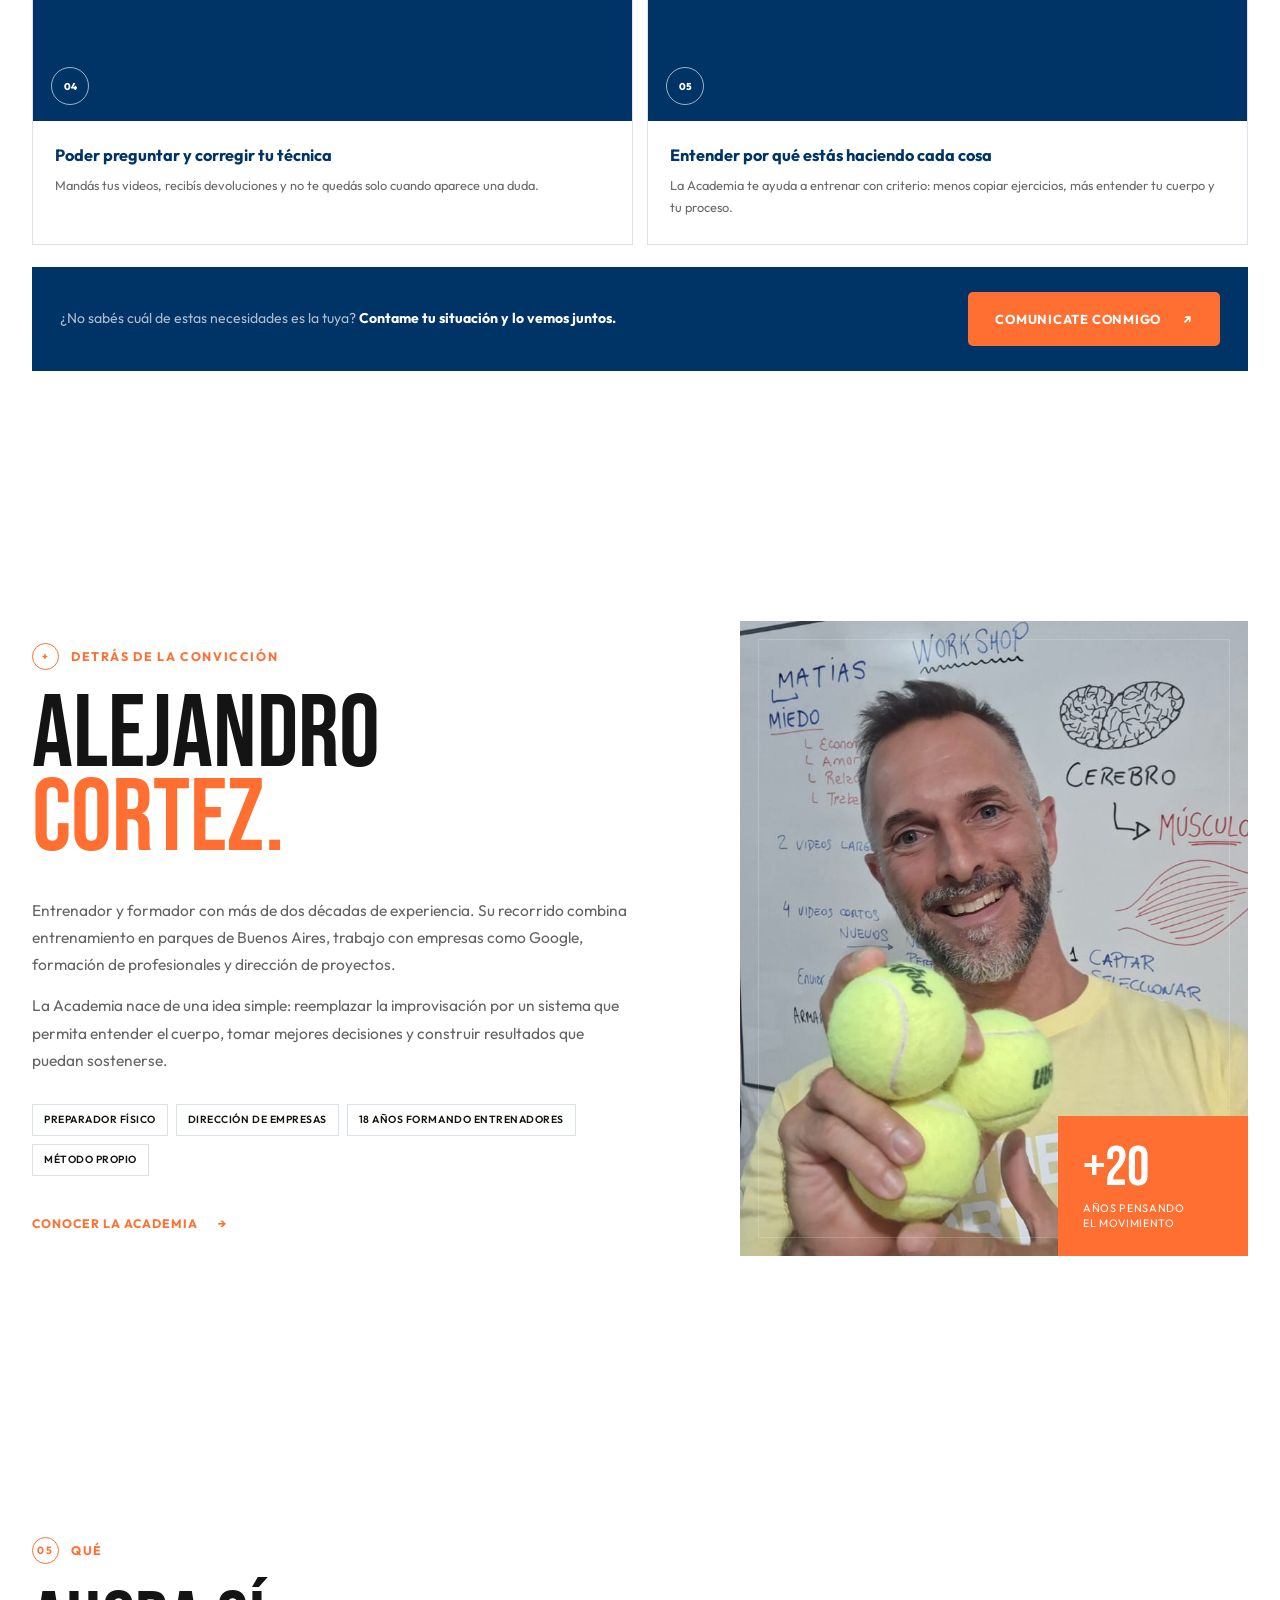
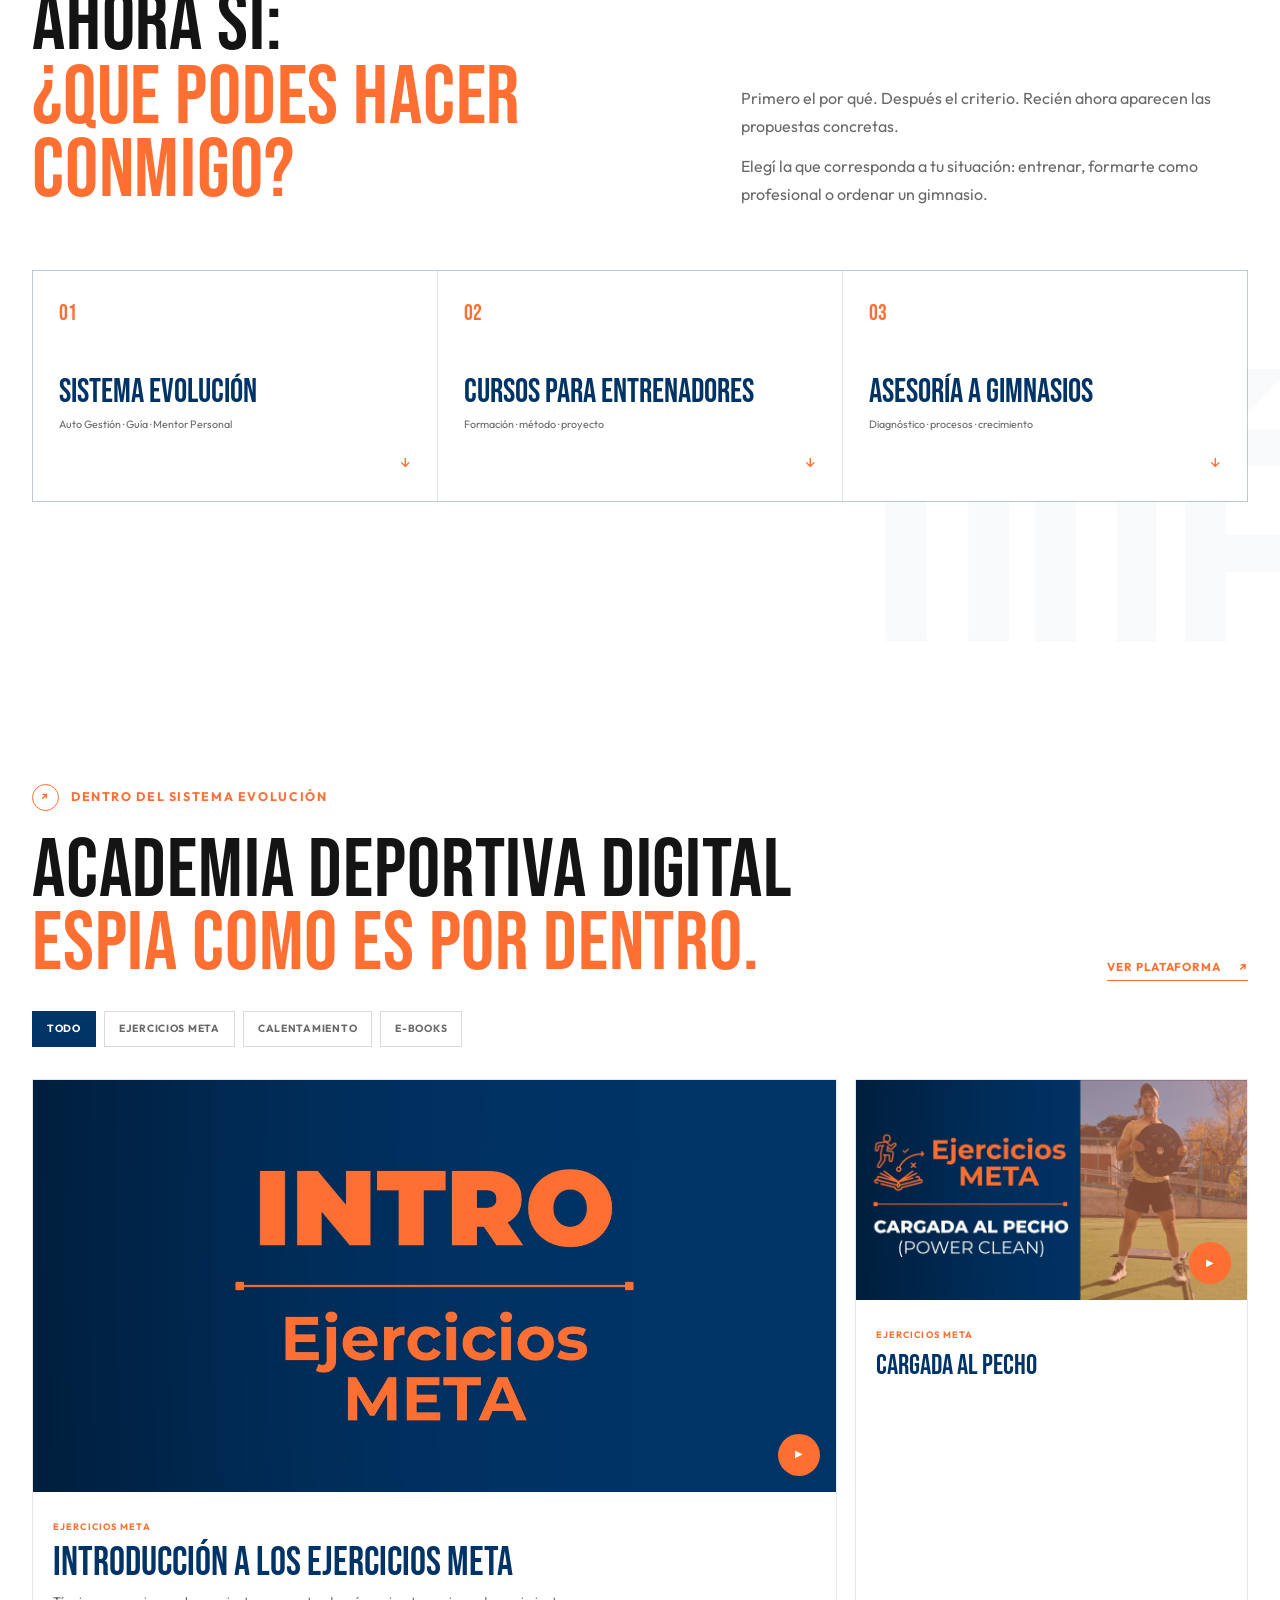
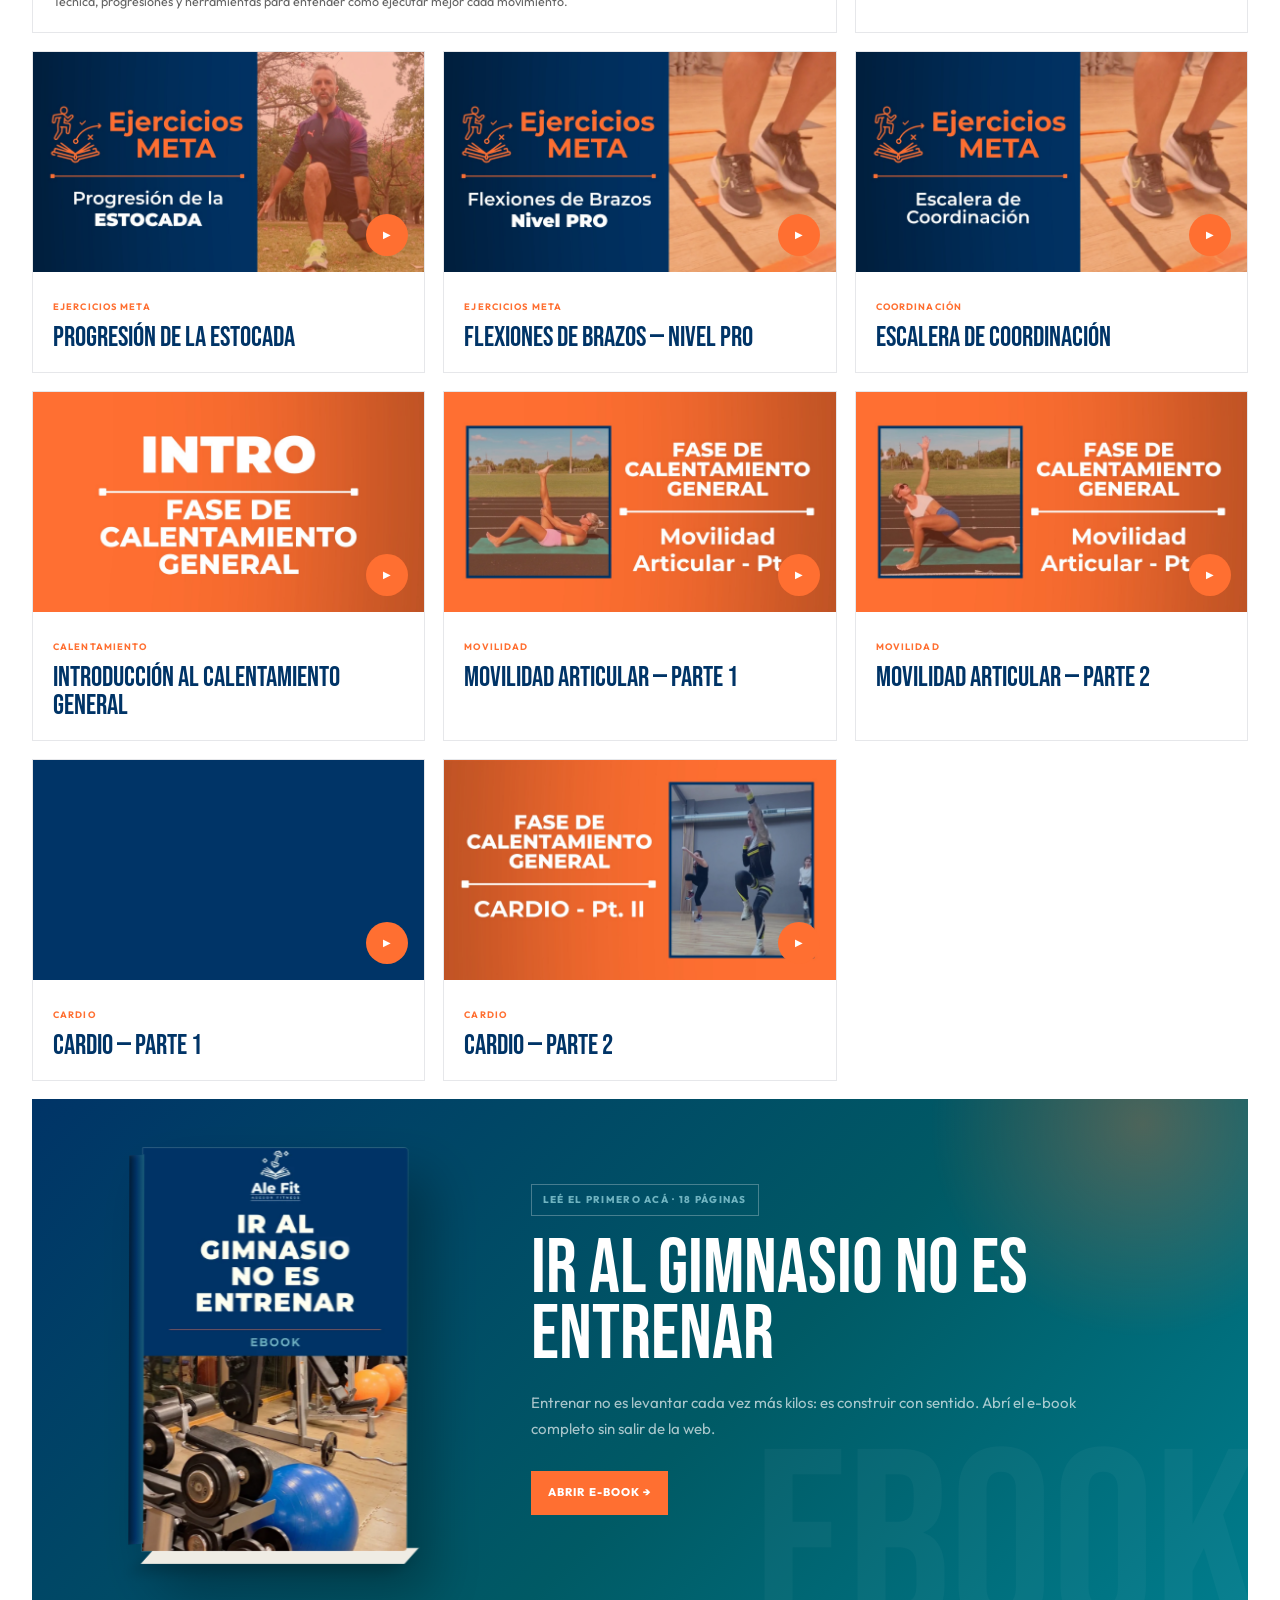
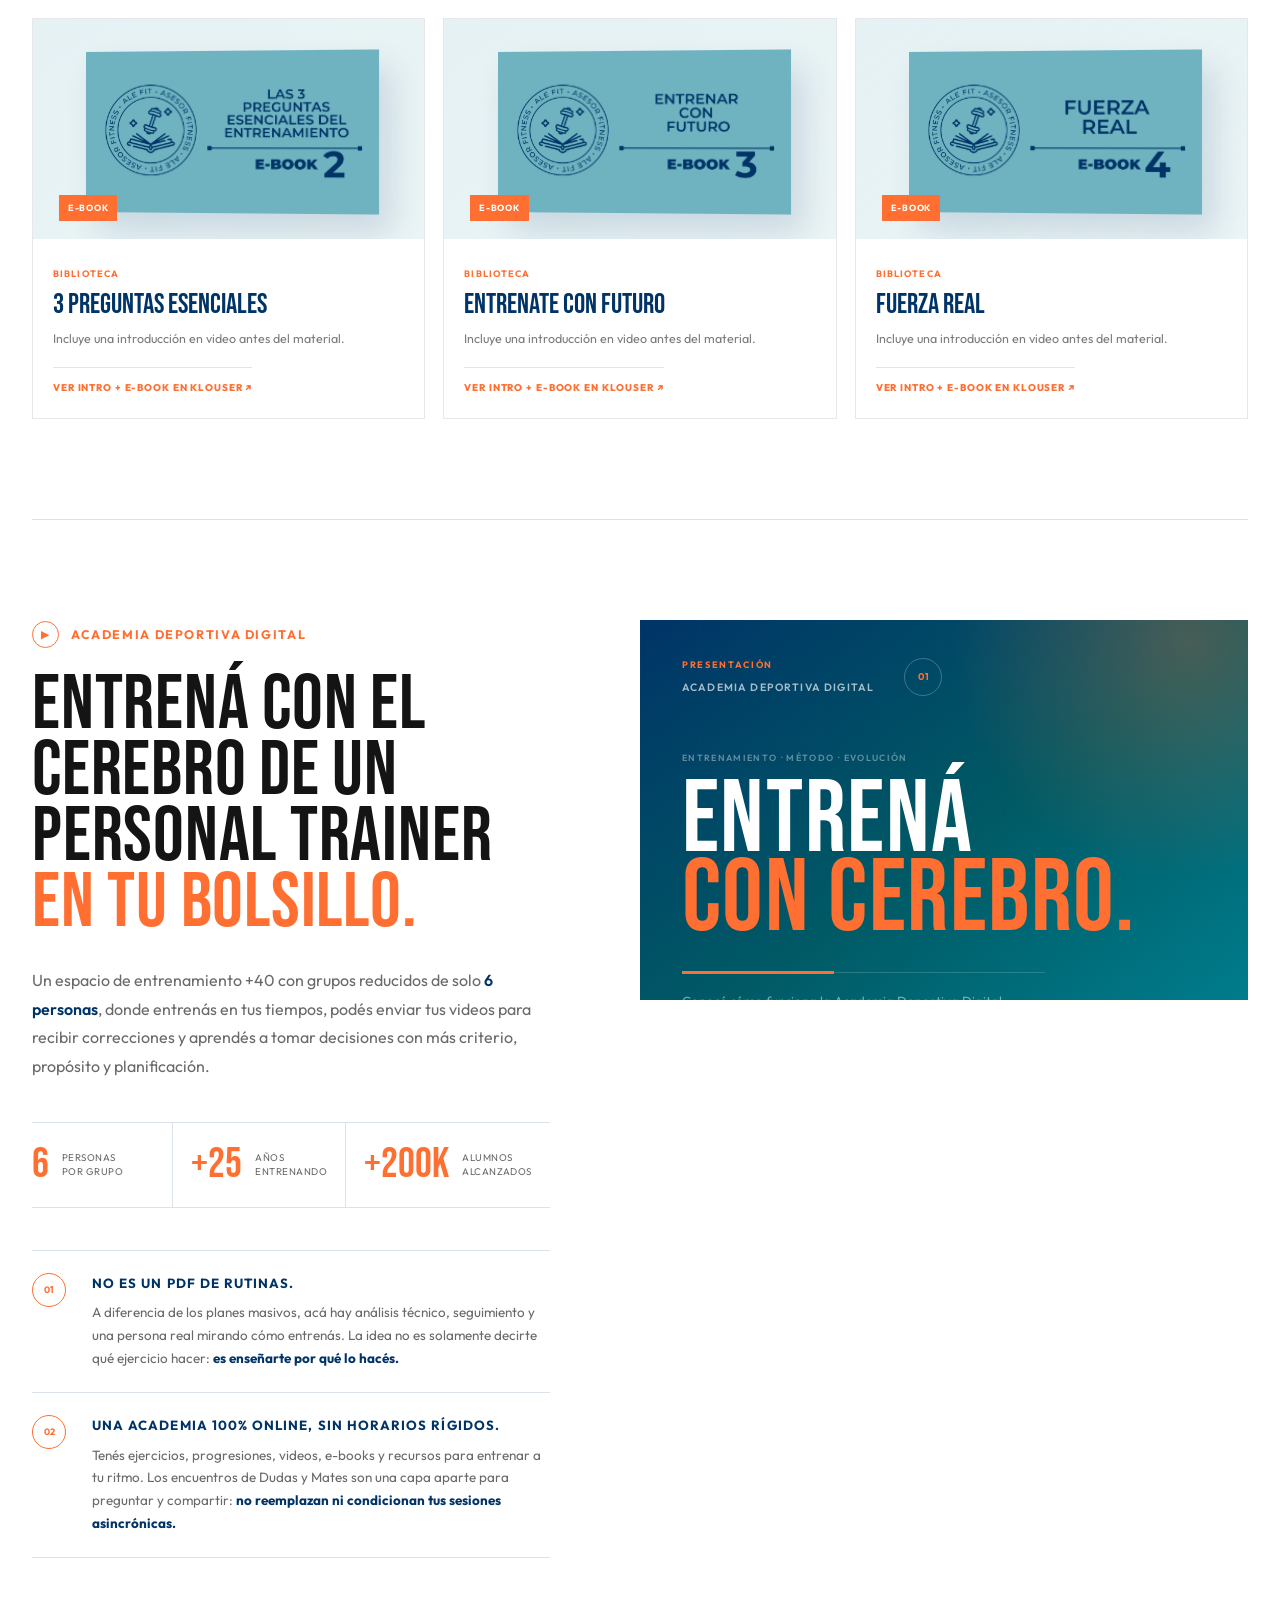
==== commit 9392c644: "Mejoras visuales y animaciones premium V7.2" ====
--- a/index.html
+++ b/index.html
@@ -186,20 +186,30 @@
 </div>
 </header>
 <div class="how-we-work__grid">
-<article class="how-card" data-reveal="">
-<div class="how-card__media"><img alt="Academia Deportiva Digital con recursos y contenidos" decoding="async" loading="lazy" src="./Assets/img/Intros/ejercicios-meta-intro.jpg"/><span class="how-card__number">01</span></div>
+<article class="how-card how-card--academy" data-reveal="">
+<div class="how-card__media how-card__media--panel"><div class="how-card__screen"><img alt="Vista de la Academia Deportiva Digital" decoding="async" loading="lazy" src="./Assets/img/Como/academia.png"/></div><span class="how-card__number">01</span></div>
 <div class="how-card__body"><h3>Academia Digital</h3><p>Videos, e-books, PDFs y encuentros grupales de <strong>Dudas y Mates</strong> para entender qué hacés, por qué lo hacés y cómo cuidar tu proceso.</p></div>
 </article>
-<article class="how-card" data-delay="70" data-reveal="">
-<div class="how-card__media"><img alt="Alumno entrenando según su nivel actual" decoding="async" loading="lazy" src="./Assets/img/Alumnos/alumno-entrenando.jpg"/><span class="how-card__number">02</span></div>
+<article class="how-card how-card--levels" data-delay="70" data-reveal="">
+<div class="how-card__media how-card__media--panel"><div class="how-card__screen"><img alt="Niveles de acompañamiento y grupos de la Academia" decoding="async" loading="lazy" src="./Assets/img/Como/niveles.png"/></div><span class="how-card__number">02</span></div>
 <div class="how-card__body"><h3>Tu punto de partida</h3><p>Antes de indicarte qué hacer, buscamos conocerte y ubicar tu nivel PODIO. El entrenamiento empieza desde tu realidad, no desde una fórmula.</p></div>
 </article>
-<article class="how-card" data-delay="140" data-reveal="">
-<div class="how-card__media"><img alt="Entrenamiento flexible desde casa o gimnasio" decoding="async" loading="lazy" src="./Assets/img/Academia/movilidad-articular-1.jpg"/><span class="how-card__number">03</span></div>
+<article class="how-card how-card--session" data-delay="140" data-reveal="">
+<div class="how-card__media how-card__media--panel"><div class="how-card__screen"><img alt="Ejemplo de una sesión estructurada dentro del sistema" decoding="async" loading="lazy" src="./Assets/img/Como/sesion.png"/></div><span class="how-card__number">03</span></div>
 <div class="how-card__body"><h3>Entrená en tus tiempos</h3><p>Las sesiones son 100% asincrónicas. Si hoy no pudiste, no perdiste una clase: tu entrenamiento sigue esperándote para cuando puedas hacerlo.</p></div>
 </article>
-<article class="how-card" data-delay="210" data-reveal="">
-<div class="how-card__media"><img alt="Alejandro Cortez realizando seguimiento personalizado" decoding="async" loading="lazy" src="./Assets/img/Ale/ale-about.jpeg"/><span class="how-card__number">04</span></div>
+<article class="how-card how-card--whatsapp" data-delay="210" data-reveal="">
+<div class="how-card__media how-card__media--panel how-card__media--carousel">
+<div class="how-card__screen">
+<div class="how-card__carousel" data-how-carousel="">
+<figure class="how-card__slide is-active"><img alt="Conversación real de seguimiento por WhatsApp en la Academia" decoding="async" loading="lazy" src="./Assets/img/Como/whatsapp-1.jpg"/></figure>
+<figure class="how-card__slide"><img alt="Intercambios y reflexiones de alumnos dentro de los grupos" decoding="async" loading="lazy" src="./Assets/img/Como/whatsapp-2.jpg"/></figure>
+<figure class="how-card__slide"><img alt="Dudas y Mates compartido con los alumnos" decoding="async" loading="lazy" src="./Assets/img/Como/whatsapp-3.jpg"/></figure>
+<figure class="how-card__slide"><img alt="Propuesta de movimiento y acompañamiento grupal" decoding="async" loading="lazy" src="./Assets/img/Como/whatsapp-4.jpg"/></figure>
+</div>
+<div aria-hidden="true" class="how-card__carousel-dots"><span class="how-card__carousel-dot is-active"></span><span class="how-card__carousel-dot"></span><span class="how-card__carousel-dot"></span><span class="how-card__carousel-dot"></span></div>
+</div>
+<span class="how-card__number">04</span></div>
 <div class="how-card__body"><h3>Alguien está mirando</h3><p>Mandás videos y recibís correcciones técnicas, ajustes de carga y respuestas según cómo responde tu cuerpo. No entrenás a ciegas.</p></div>
 </article>
 </div>
@@ -221,8 +231,8 @@
 </div>
 </header>
 <div class="journey__body">
-<figure class="journey__visual" data-reveal="">
-<img alt="Alejandro Cortez acompañando un proceso de entrenamiento" decoding="async" loading="lazy" src="./Assets/img/Academia/progresion-estocada.jpg"/>
+<figure class="journey__visual journey__visual--premium" data-reveal="">
+<img alt="Alejandro Cortez preparando y revisando el proceso de un alumno" decoding="async" loading="lazy" src="./Assets/img/Journey/ale-entrevista.webp"/>
 <span class="journey__visual-shade"></span>
 <figcaption>
 <small>TU PRIMERA SEMANA</small>
@@ -250,7 +260,7 @@
 </article>
 </div>
 </div>
-<div class="journey__proof" data-reveal="">
+<div class="journey__proof journey__proof--premium" data-reveal="">
 <div class="journey__proof-intro"><span>EL MOMENTO CLAVE</span><h3>NO QUEREMOS QUE CONFÍES PORQUE TE LO DECIMOS.</h3><p>Queremos que empieces a comprobarlo con evidencia propia.</p></div>
 <div class="journey__proof-grid">
 <article><i>01</i><strong>Tu primera corrección</strong><p>Un detalle técnico que cambia lo que ves o sentís al moverte.</p></article>
@@ -258,7 +268,7 @@
 <article><i>03</i><strong>Tu primer criterio propio</strong><p>Empezás a entender por qué hacés algo y qué señales mirar en tu cuerpo.</p></article>
 </div>
 </div>
-<div class="journey__promises">
+<div class="journey__promises journey__promises--premium">
 <article class="journey-promise journey-promise--orange" data-reveal="">
 <span>LIBERTAD REAL</span><h3>SI HOY NO PUDISTE, NO PERDISTE LA CLASE.</h3><p>No hay un horario que se te escapó. Tu sesión sigue ahí. Entrenás cuando podés, sin convertir una semana complicada en otra razón para abandonar.</p>
 </article>
--- a/Assets/Style.css
+++ b/Assets/Style.css
@@ -1769,16 +1769,82 @@
   background:linear-gradient(to top,rgba(0,52,103,.62),transparent 60%);
   pointer-events:none;
 }
+.how-card__media--panel{
+  padding:18px;
+  background:linear-gradient(145deg,rgba(0,52,103,.96) 0%,rgba(0,90,101,.88) 100%);
+}
+.how-card__screen{
+  position:relative;
+  height:100%;
+  width:100%;
+  overflow:hidden;
+  border-radius:18px;
+  border:1px solid rgba(255,255,255,.16);
+  background:rgba(255,255,255,.05);
+  box-shadow:0 22px 45px rgba(0,0,0,.22);
+}
+.how-card--academy .how-card__screen,
+.how-card--session .how-card__screen{
+  background:#eef3f7;
+}
+.how-card--levels .how-card__screen,
+.how-card--whatsapp .how-card__screen{
+  background:#05080d;
+}
 .how-card__media img{
   width:100%;
   height:100%;
   object-fit:cover;
-  filter:saturate(.82) contrast(1.04);
+  object-position:center;
+  filter:saturate(.88) contrast(1.03);
   transition:transform .65s var(--ease),filter .35s ease;
 }
+.how-card--academy .how-card__screen img{object-position:top center;}
+.how-card--levels .how-card__screen img,
+.how-card--whatsapp .how-card__screen img{object-fit:contain; object-position:center top;}
+.how-card--session .how-card__screen img{object-position:top left;}
 .how-card:hover .how-card__media img{
-  transform:scale(1.045);
+  transform:scale(1.035);
   filter:saturate(1) contrast(1.02);
+}
+.how-card__carousel{
+  position:relative;
+  width:100%;
+  height:100%;
+}
+.how-card__slide{
+  position:absolute;
+  inset:0;
+  opacity:0;
+  visibility:hidden;
+  transition:opacity .65s ease,visibility .65s ease;
+}
+.how-card__slide.is-active{
+  opacity:1;
+  visibility:visible;
+}
+.how-card__carousel-dots{
+  position:absolute;
+  z-index:2;
+  right:14px;
+  bottom:12px;
+  display:flex;
+  gap:6px;
+  padding:6px 8px;
+  border-radius:999px;
+  background:rgba(0,0,0,.35);
+  backdrop-filter:blur(8px);
+}
+.how-card__carousel-dot{
+  width:7px;
+  height:7px;
+  border-radius:50%;
+  background:rgba(255,255,255,.34);
+  transition:transform .25s ease,background .25s ease;
+}
+.how-card__carousel-dot.is-active{
+  background:var(--orange);
+  transform:scale(1.12);
 }
 .how-card__media .how-card__number{
   position:absolute;
@@ -1808,6 +1874,13 @@
 
 @media (max-width:980px){
   .how-card__media{aspect-ratio:16/10}
+  .how-card__media--panel{padding:14px}
+}
+
+@media (max-width:640px){
+  .how-card__media{aspect-ratio:16/9}
+  .how-card__media--panel{padding:12px}
+  .how-card__carousel-dots{right:10px; bottom:10px}
 }
 
 @media (max-width:640px){
@@ -2084,3 +2157,203 @@
 @media (prefers-reduced-motion:reduce){
   .journey__visual>img,.journey-step__number,.journey__proof-grid article{transition:none!important}
 }
+
+
+/* =========================================================
+   V7.2 — MICROINTERACCIONES PREMIUM
+   Más profundidad y movimiento sin alterar la identidad visual.
+========================================================= */
+
+/* Imagen principal del proceso: entrada editorial + profundidad */
+.journey__visual--premium{
+  isolation:isolate;
+}
+.journey__visual--premium:after{
+  content:"";
+  position:absolute;
+  z-index:1;
+  inset:0;
+  border:1px solid rgba(255,255,255,.10);
+  box-shadow:inset 0 0 0 1px rgba(255,111,49,.03);
+  pointer-events:none;
+}
+.journey__visual--premium>img{
+  --journey-y:0px;
+  transform:translate3d(0,var(--journey-y),0) scale(1.055);
+  transform-origin:center 45%;
+  object-position:center 48%;
+  filter:saturate(.88) contrast(1.035) brightness(.96);
+  will-change:transform;
+}
+.journey__visual--premium.is-visible>img{
+  animation:journeyImageIn 1.35s cubic-bezier(.2,.72,.2,1) both;
+}
+@keyframes journeyImageIn{
+  0%{opacity:.3;transform:translate3d(0,18px,0) scale(1.11);filter:saturate(.65) contrast(1.06) brightness(.8)}
+  100%{opacity:1;transform:translate3d(0,var(--journey-y),0) scale(1.055);filter:saturate(.88) contrast(1.035) brightness(.96)}
+}
+.journey__visual--premium .journey__visual-shade{
+  z-index:1;
+  background:
+    linear-gradient(90deg,rgba(0,52,103,.18),transparent 52%),
+    linear-gradient(to top,rgba(0,52,103,.94) 0%,rgba(0,52,103,.24) 56%,rgba(0,52,103,.05) 100%);
+}
+.journey__visual--premium figcaption,
+.journey__visual--premium .journey__visual-index{z-index:3}
+.journey__visual--premium figcaption small{
+  position:relative;
+  width:max-content;
+}
+.journey__visual--premium figcaption small:after{
+  content:"";
+  position:absolute;
+  left:0;
+  bottom:-5px;
+  width:34px;
+  height:2px;
+  background:var(--orange);
+  transform-origin:left;
+  animation:accentPulse 3.1s ease-in-out infinite;
+}
+@keyframes accentPulse{
+  0%,100%{transform:scaleX(.55);opacity:.55}
+  50%{transform:scaleX(1.45);opacity:1}
+}
+
+/* Línea de recorrido más viva al entrar en viewport */
+.journey-step{
+  overflow:visible;
+  transition:background .35s ease,padding-left .35s var(--ease),border-color .35s ease;
+}
+.journey-step:after{
+  content:"";
+  position:absolute;
+  left:-12px;
+  right:-12px;
+  top:8px;
+  bottom:8px;
+  z-index:-1;
+  opacity:0;
+  background:linear-gradient(90deg,rgba(255,111,49,.08),rgba(111,179,192,.035),transparent 80%);
+  transform:translateX(-12px);
+  transition:opacity .35s ease,transform .45s var(--ease);
+  pointer-events:none;
+}
+.journey-step:hover:after{opacity:1;transform:none}
+.journey-step:hover{padding-left:8px;border-bottom-color:rgba(255,111,49,.24)}
+.journey-step.is-visible .journey-step__number{
+  animation:journeyNodeIn .72s cubic-bezier(.2,.75,.24,1) both;
+}
+@keyframes journeyNodeIn{
+  0%{transform:scale(.72);box-shadow:0 0 0 0 rgba(255,111,49,0)}
+  65%{transform:scale(1.08);box-shadow:0 0 0 11px rgba(255,111,49,.07)}
+  100%{transform:scale(1);box-shadow:0 0 0 7px rgba(255,111,49,.07)}
+}
+
+/* Brillo editorial muy sutil en las tarjetas de CÓMO */
+.how-card{isolation:isolate}
+.how-card:after{
+  content:"";
+  position:absolute;
+  z-index:5;
+  top:-30%;
+  left:-55%;
+  width:28%;
+  height:160%;
+  opacity:0;
+  pointer-events:none;
+  background:linear-gradient(90deg,transparent,rgba(255,255,255,.10),transparent);
+  transform:rotate(10deg);
+}
+.how-card:hover:after{
+  opacity:1;
+  left:130%;
+  transition:left .85s cubic-bezier(.2,.65,.25,1),opacity .25s ease;
+}
+.how-card__screen{
+  transform:translateZ(0);
+  transition:box-shadow .4s ease,border-color .4s ease,transform .45s var(--ease);
+}
+.how-card:hover .how-card__screen{
+  transform:translateY(-2px);
+  border-color:rgba(255,111,49,.34);
+  box-shadow:0 28px 54px rgba(0,0,0,.27);
+}
+
+/* Pruebas y promesas: lectura más dinámica */
+.journey__proof--premium{
+  position:relative;
+  overflow:hidden;
+}
+.journey__proof--premium:before{
+  content:"";
+  position:absolute;
+  top:0;
+  left:0;
+  width:0;
+  height:3px;
+  background:linear-gradient(90deg,var(--orange),var(--teal,#007c8c));
+  transition:width 1.15s cubic-bezier(.2,.7,.2,1) .18s;
+}
+.journey__proof--premium.is-visible:before{width:100%}
+.journey__proof-grid article{
+  position:relative;
+  overflow:hidden;
+}
+.journey__proof-grid article:after{
+  content:"";
+  position:absolute;
+  inset:auto 0 0;
+  height:2px;
+  background:var(--orange);
+  transform:scaleX(0);
+  transform-origin:left;
+  transition:transform .42s var(--ease);
+}
+.journey__proof-grid article:hover:after{transform:scaleX(1)}
+.journey-promise{
+  transition:transform .42s var(--ease),box-shadow .42s ease;
+}
+.journey-promise:hover{
+  transform:translateY(-6px);
+  box-shadow:0 28px 56px rgba(0,52,103,.14);
+}
+.journey-promise:before{
+  content:"";
+  position:absolute;
+  inset:0;
+  opacity:0;
+  background:radial-gradient(circle at 85% 10%,rgba(255,255,255,.16),transparent 34%);
+  transition:opacity .4s ease;
+  pointer-events:none;
+}
+.journey-promise:hover:before{opacity:1}
+
+/* Títulos grandes: leve aparición de color para guiar la mirada */
+.section-title em{
+  background:linear-gradient(90deg,var(--orange) 0%,var(--orange) 48%,#ff9365 62%,var(--orange) 78%);
+  background-size:210% 100%;
+  -webkit-background-clip:text;
+  background-clip:text;
+  color:transparent;
+}
+.section-title.is-visible em{animation:titleSheen 3.6s ease 1 .35s}
+@keyframes titleSheen{0%{background-position:100% 0}100%{background-position:-110% 0}}
+
+/* Respeto total por usuarios que prefieren menos movimiento */
+@media (prefers-reduced-motion:reduce){
+  .journey__visual--premium.is-visible>img,
+  .journey-step.is-visible .journey-step__number,
+  .journey__visual--premium figcaption small:after,
+  .section-title.is-visible em{animation:none!important}
+  .how-card:after{display:none!important}
+}
+
+@media (max-width:700px){
+  .journey__visual--premium>img{
+    object-position:center 42%;
+    transform:scale(1.02);
+  }
+  .journey-step:hover{padding-left:0}
+  .journey-promise:hover{transform:none}
+}
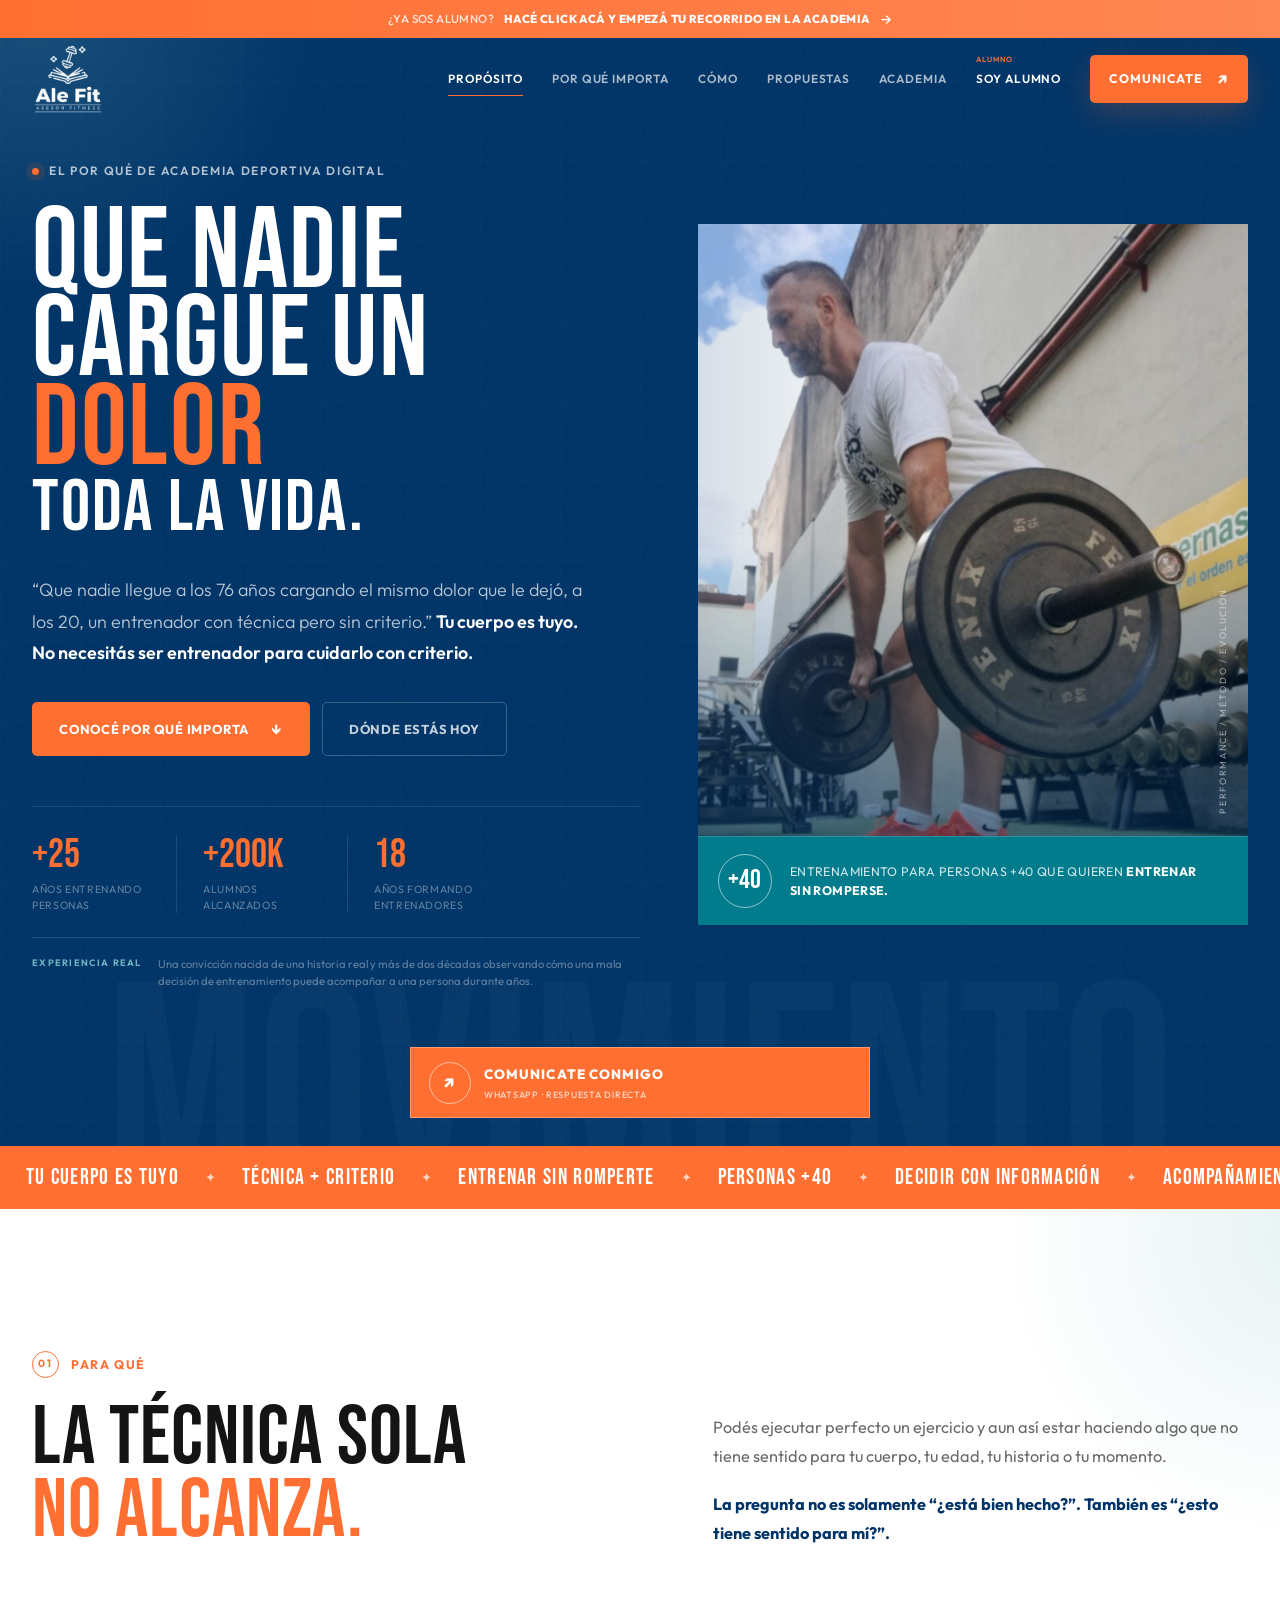
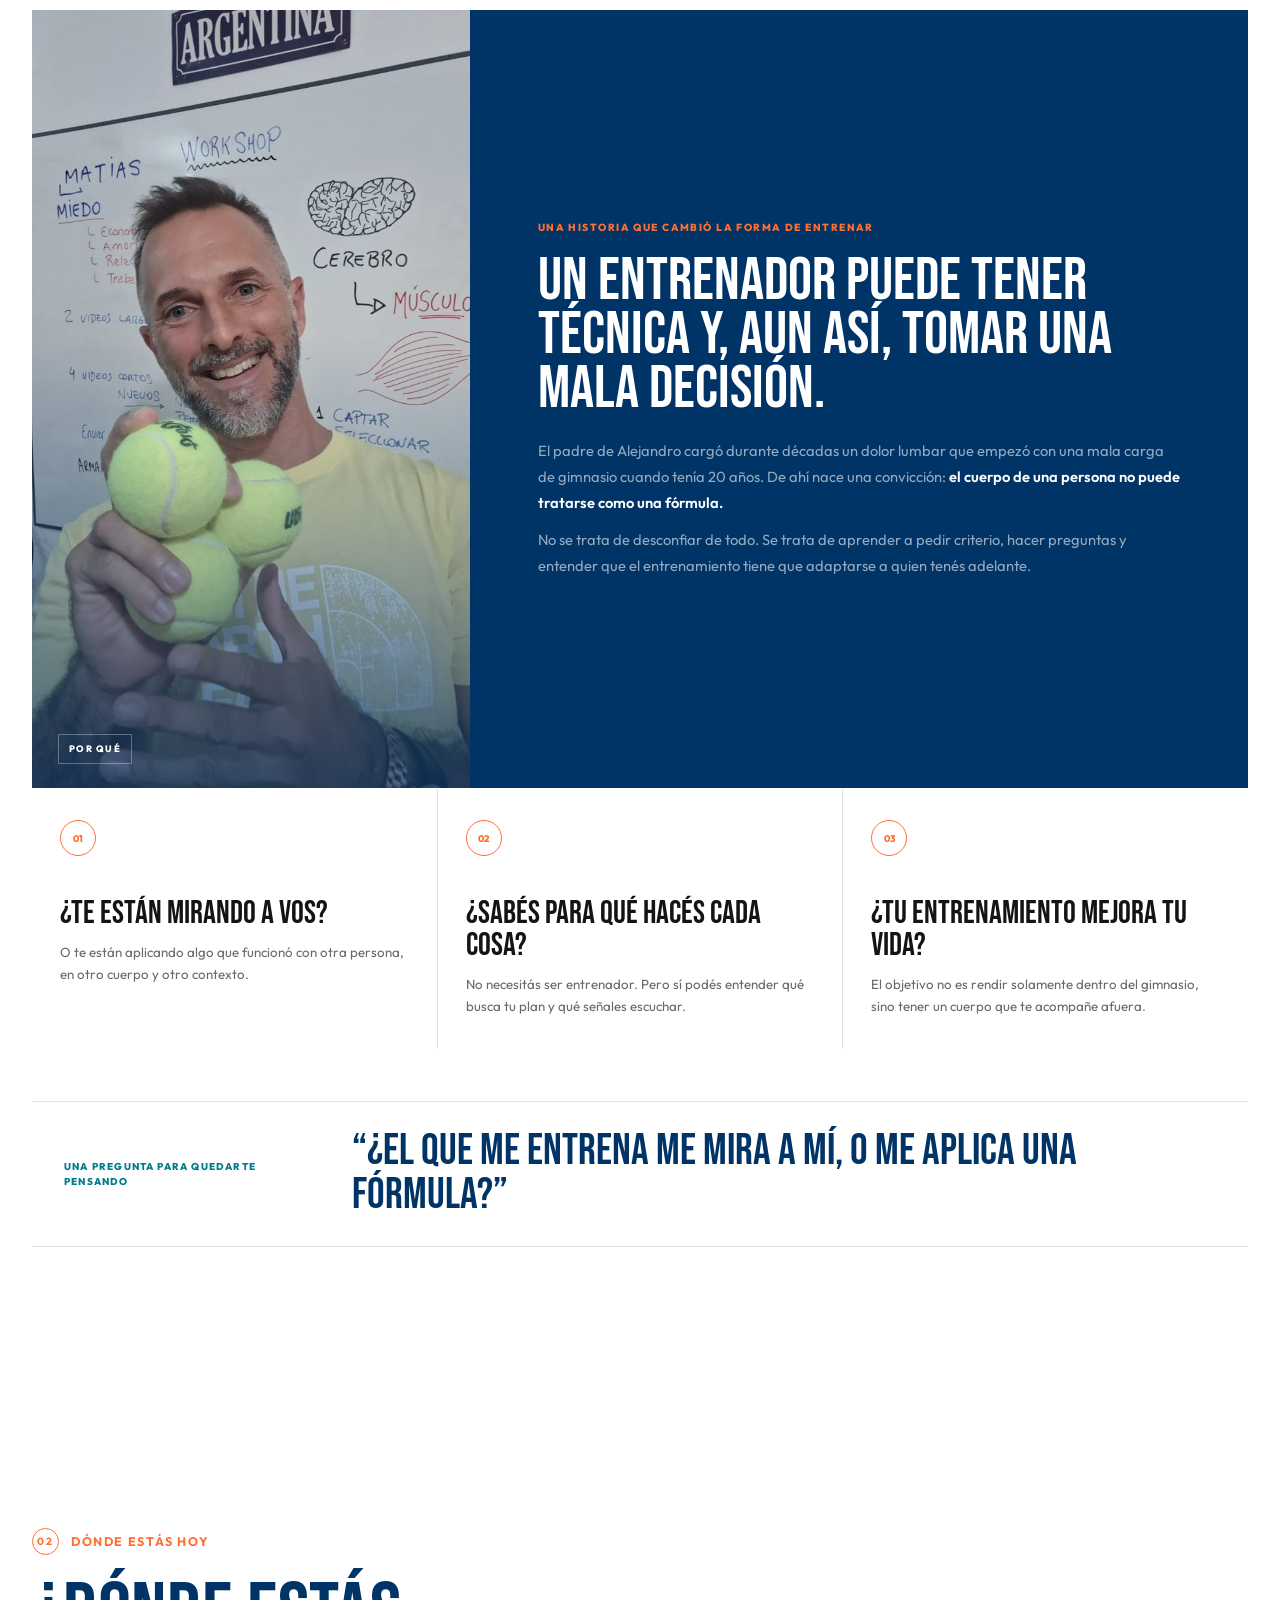
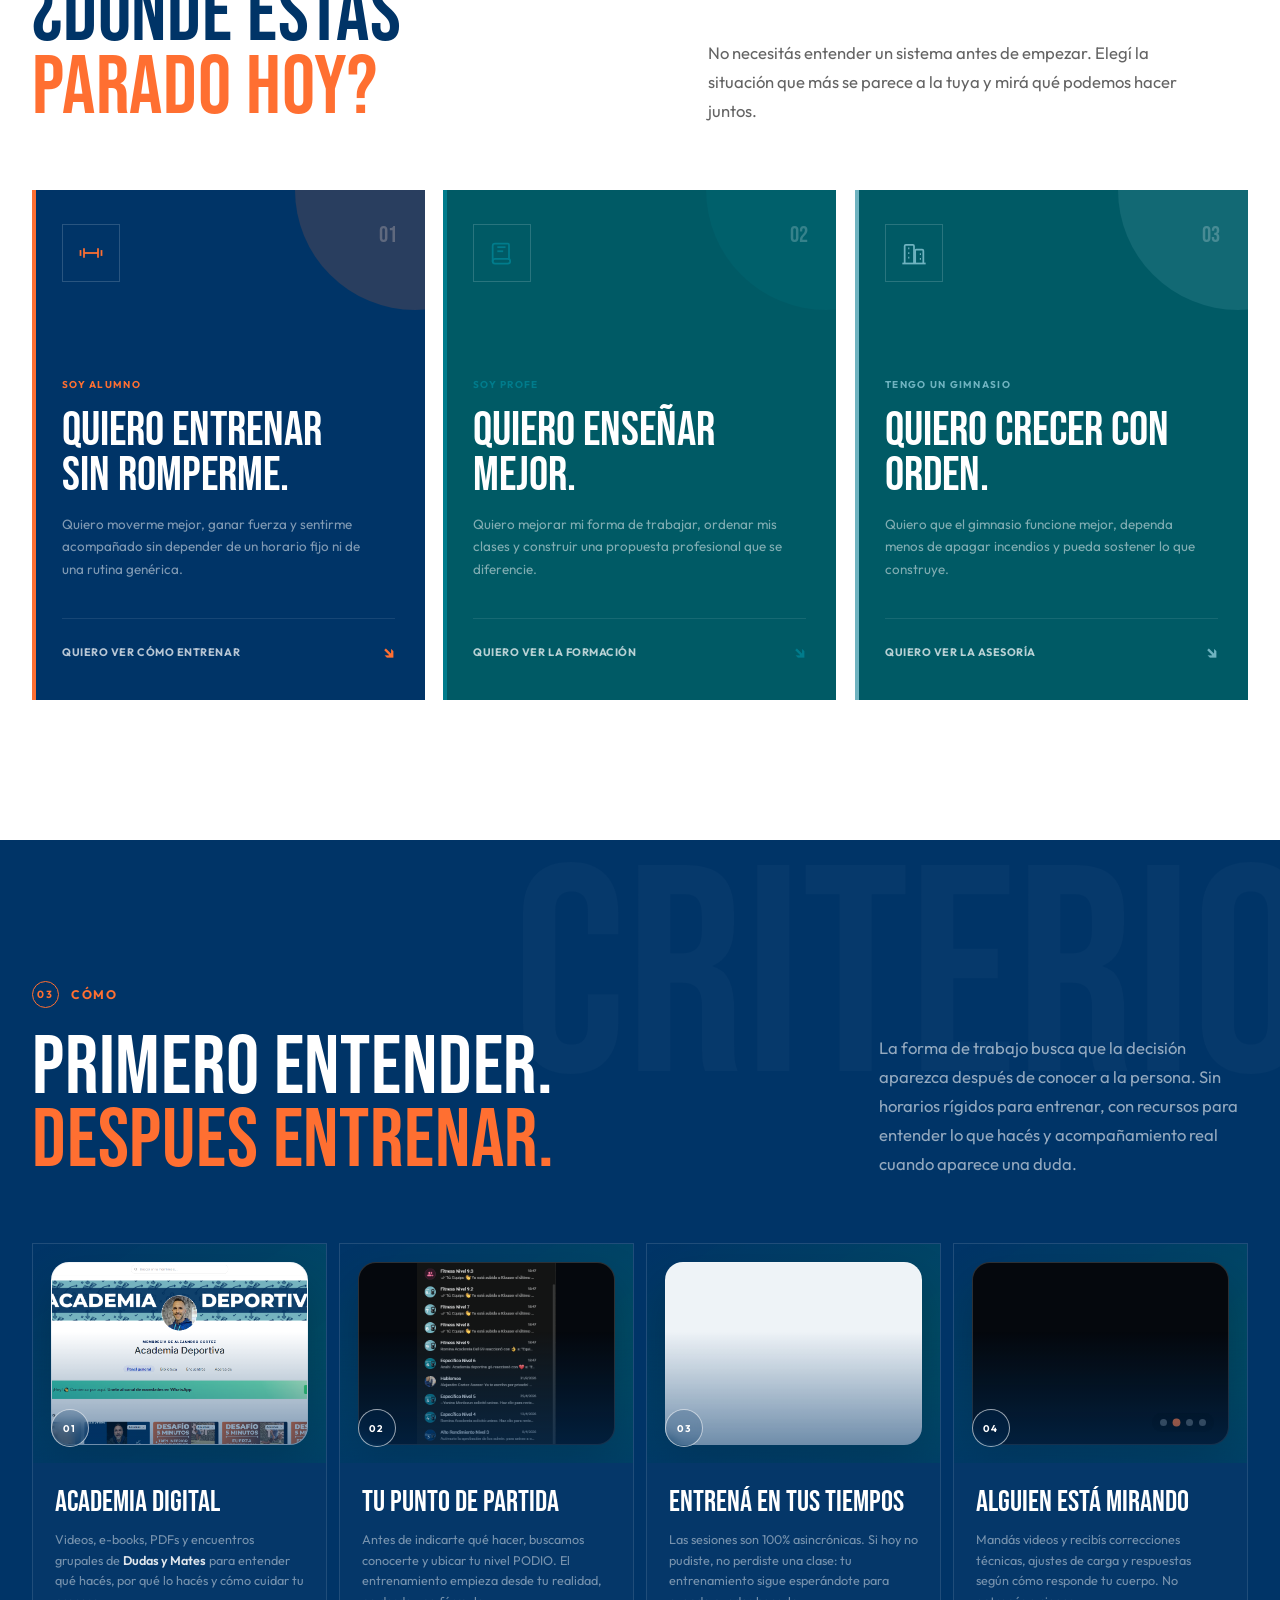
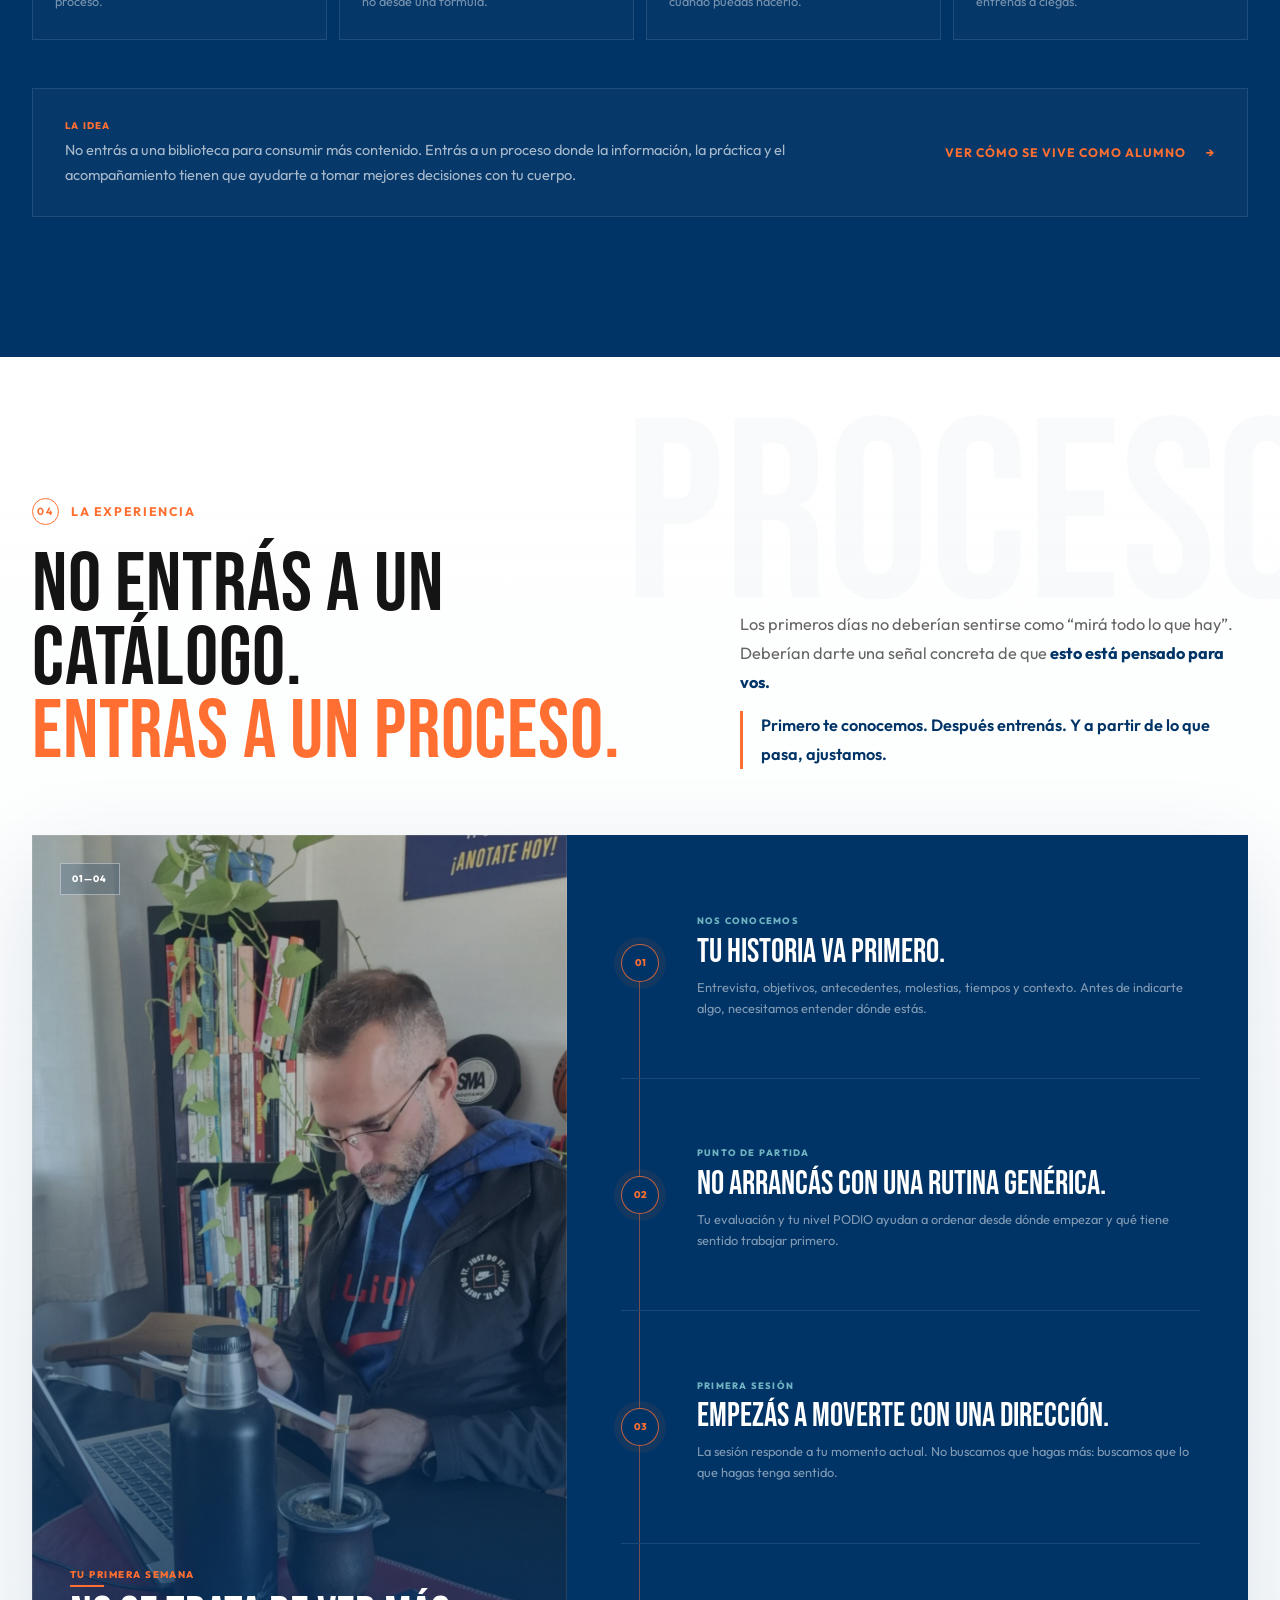
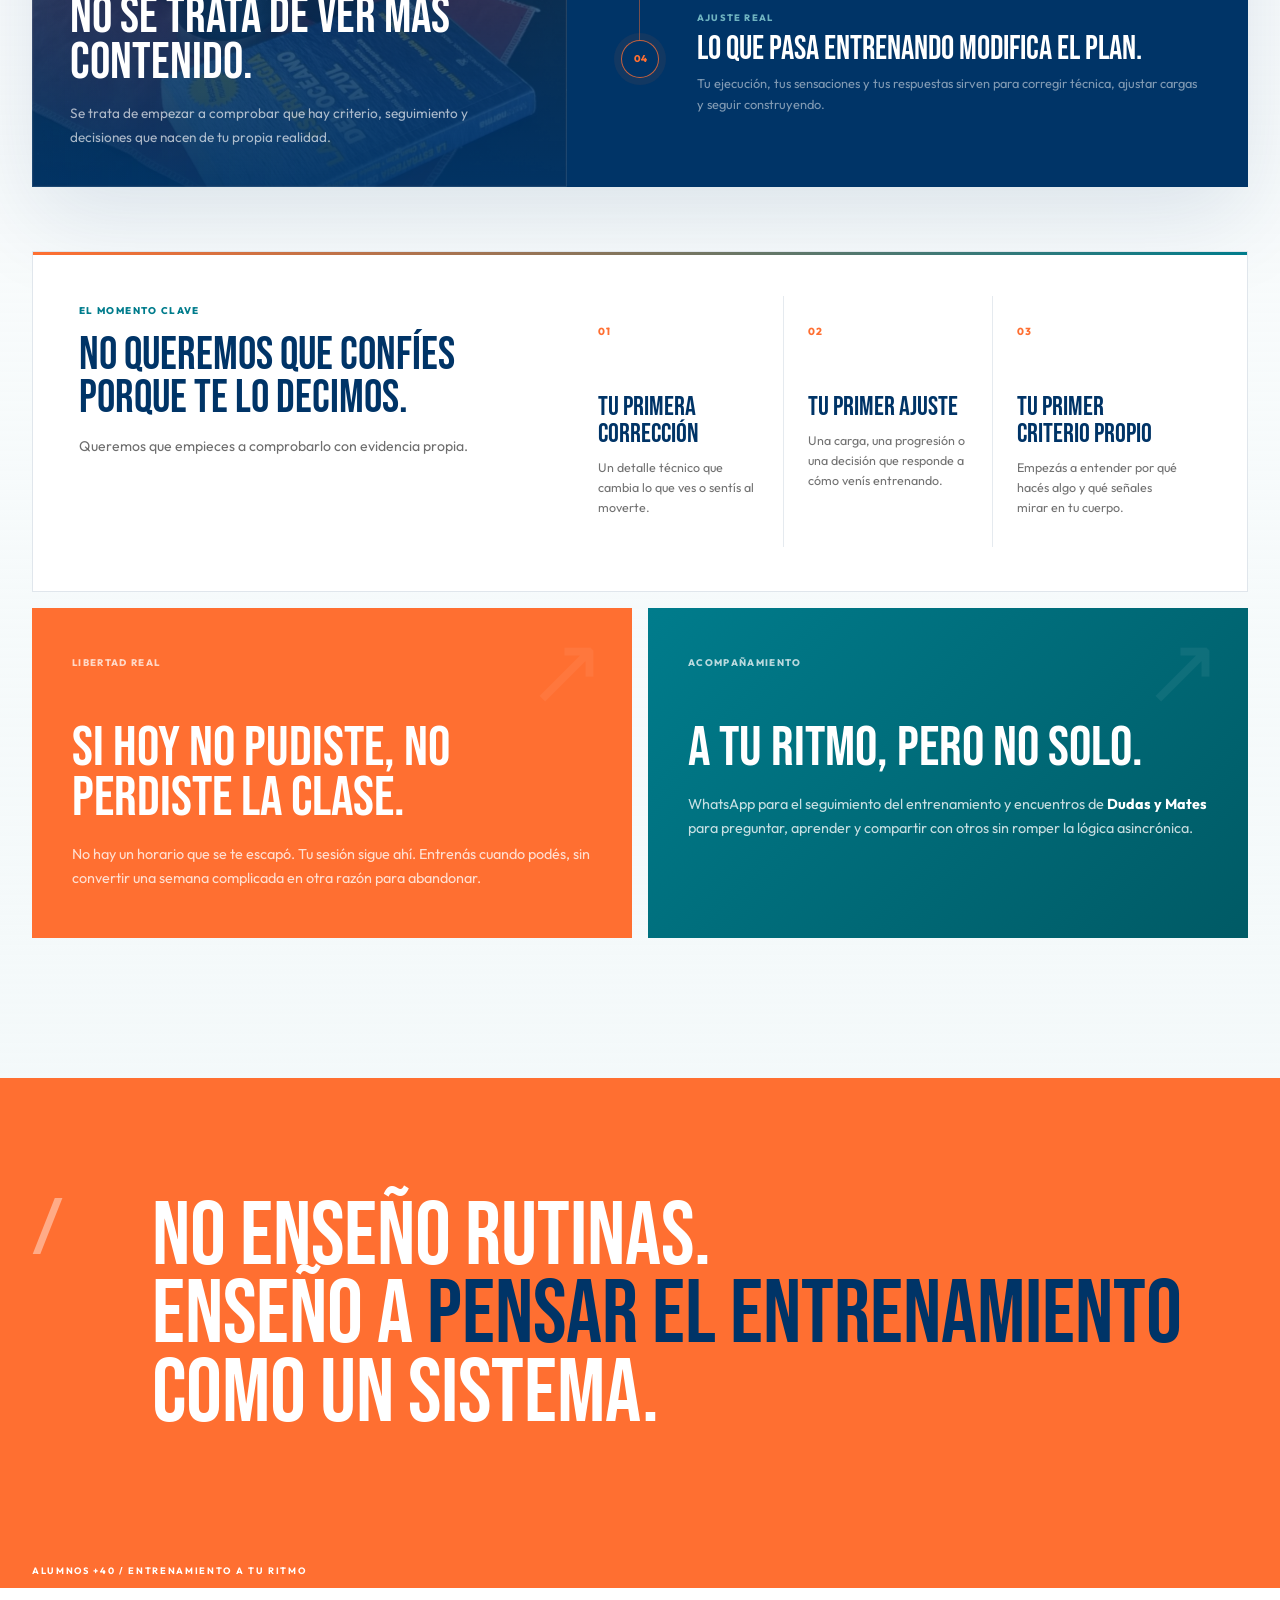
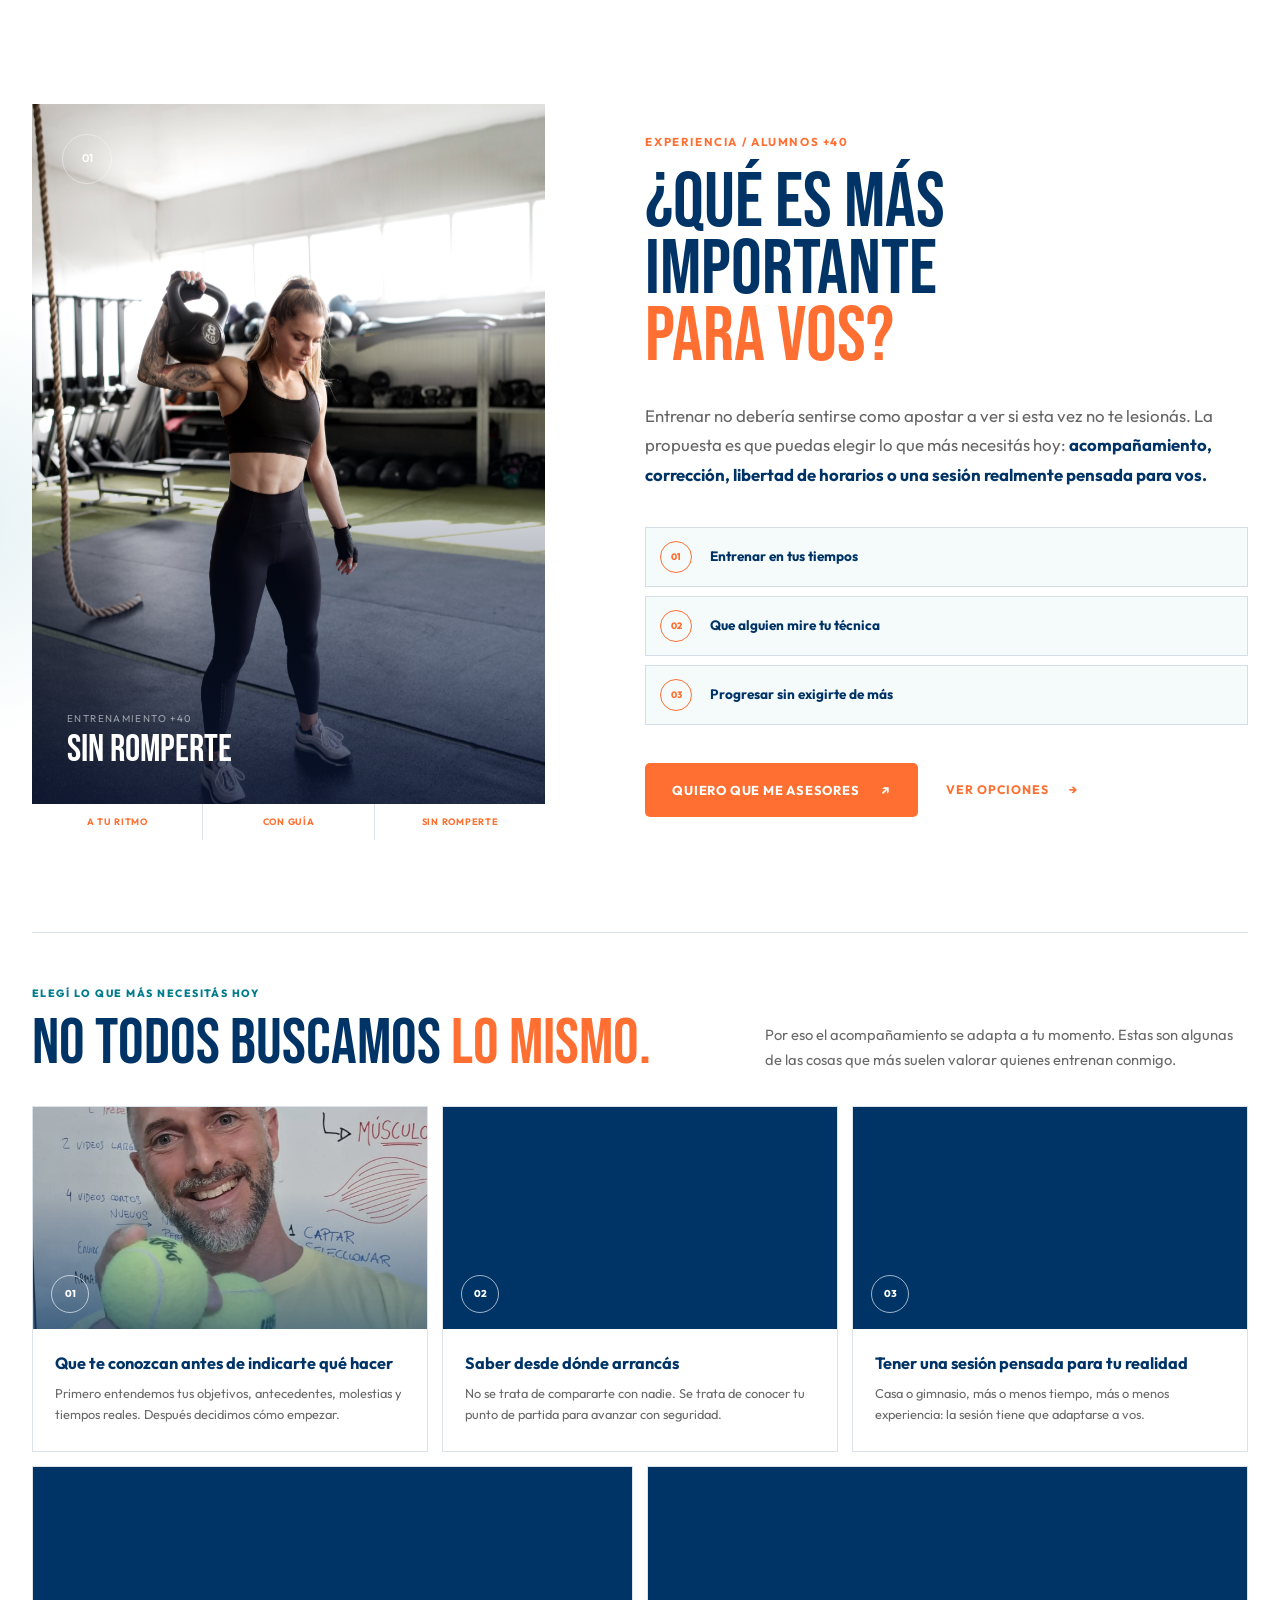
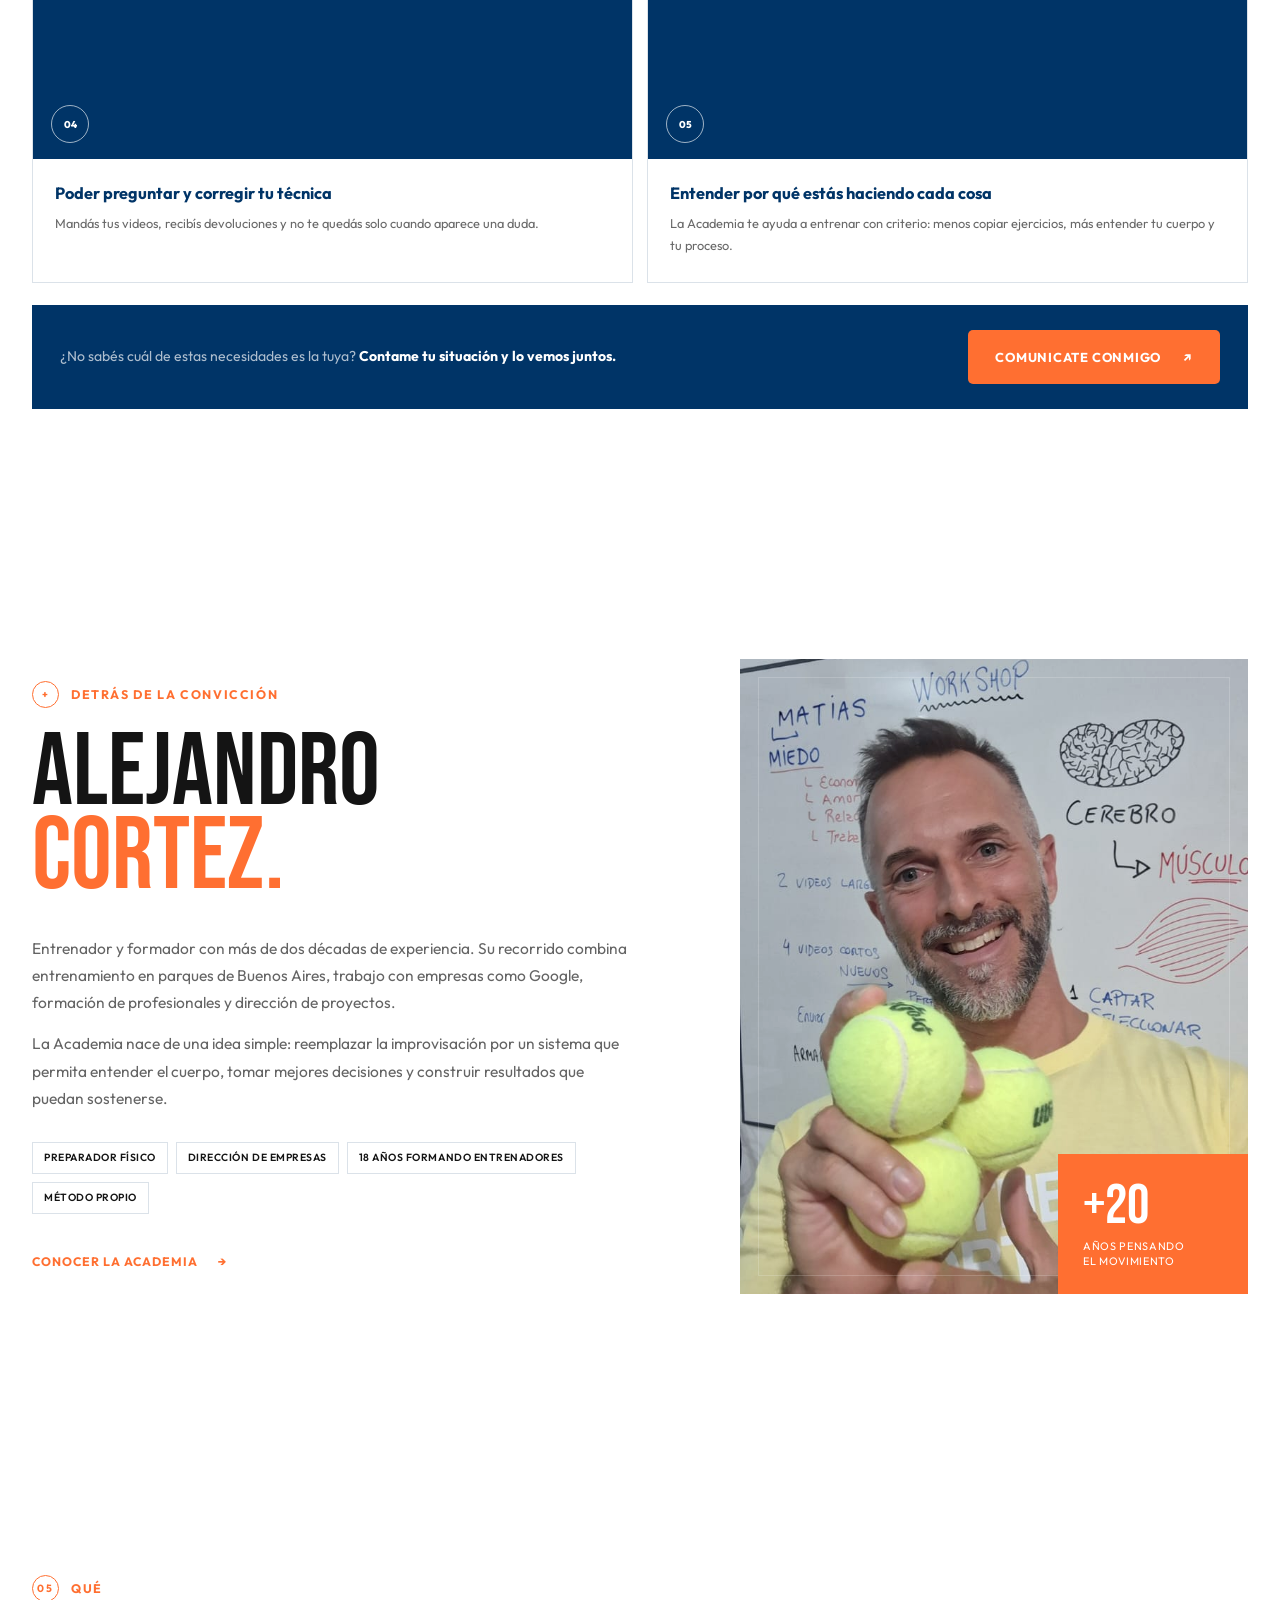
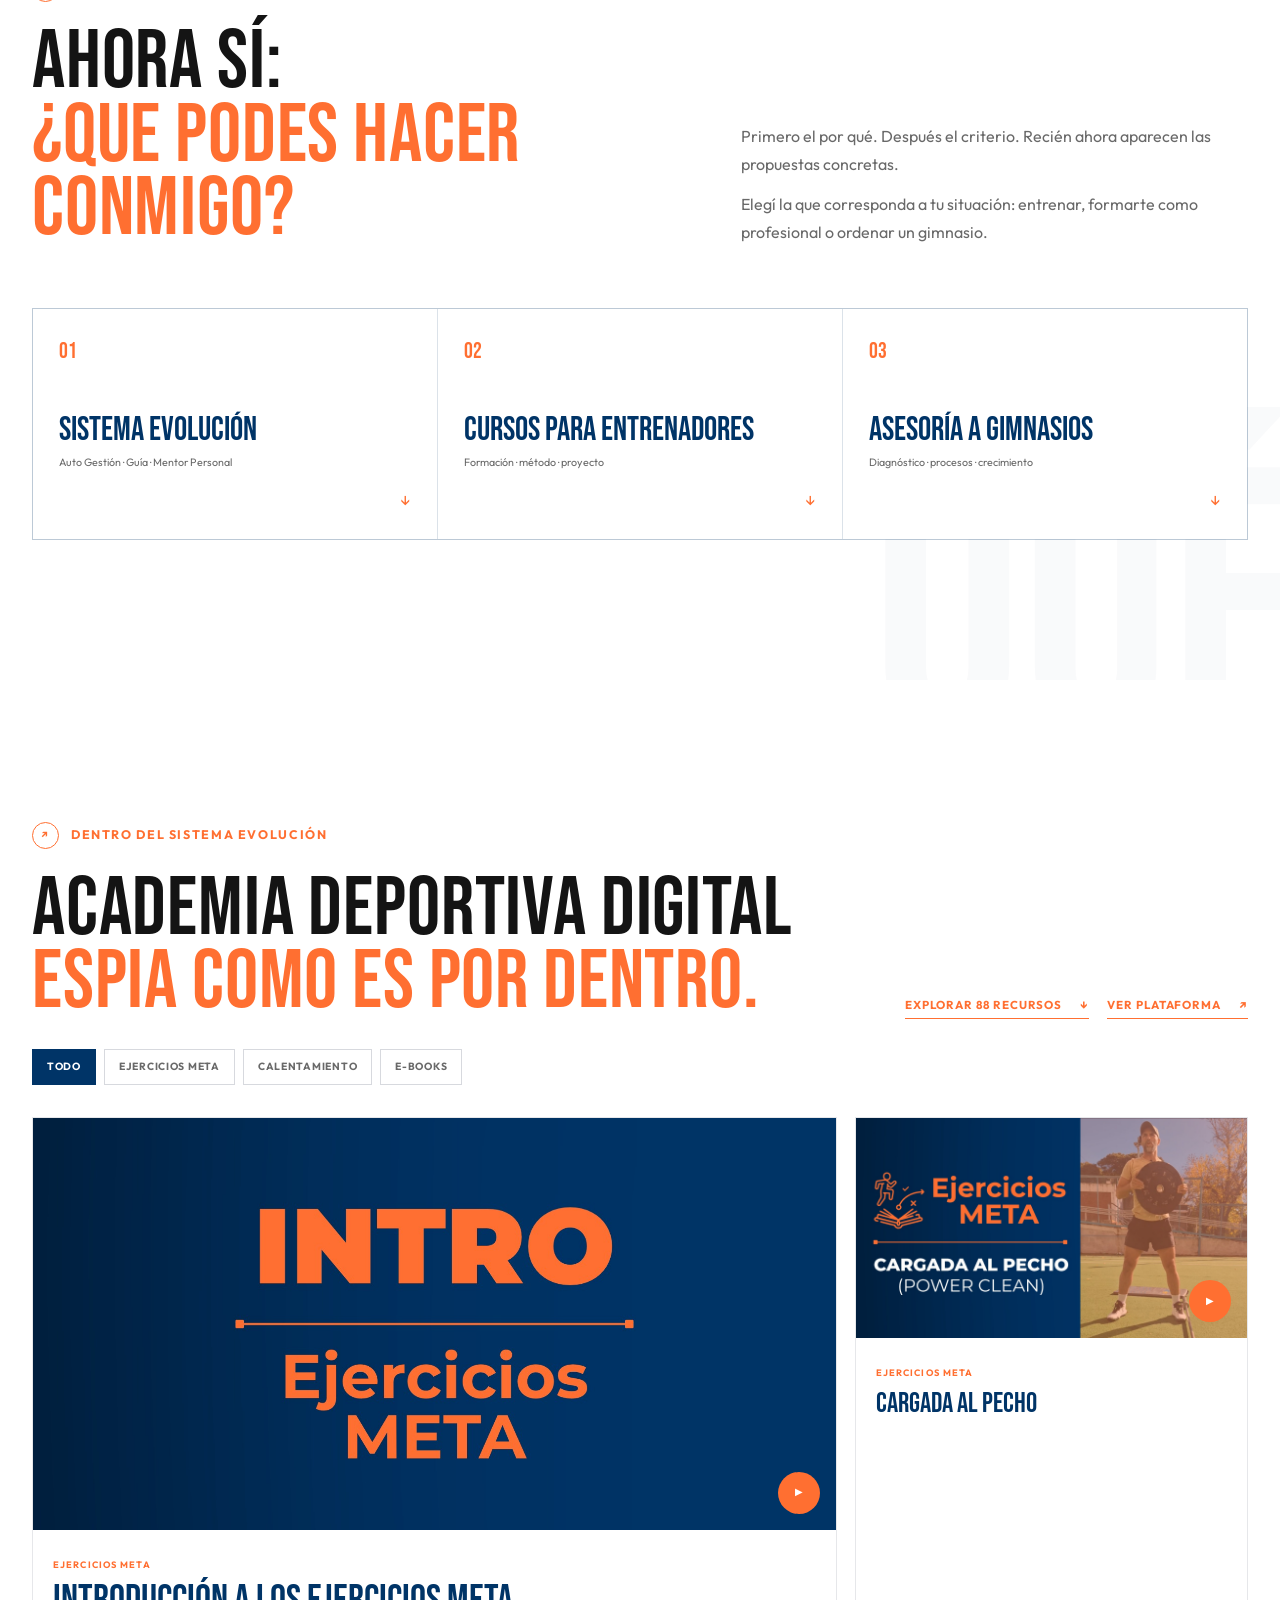
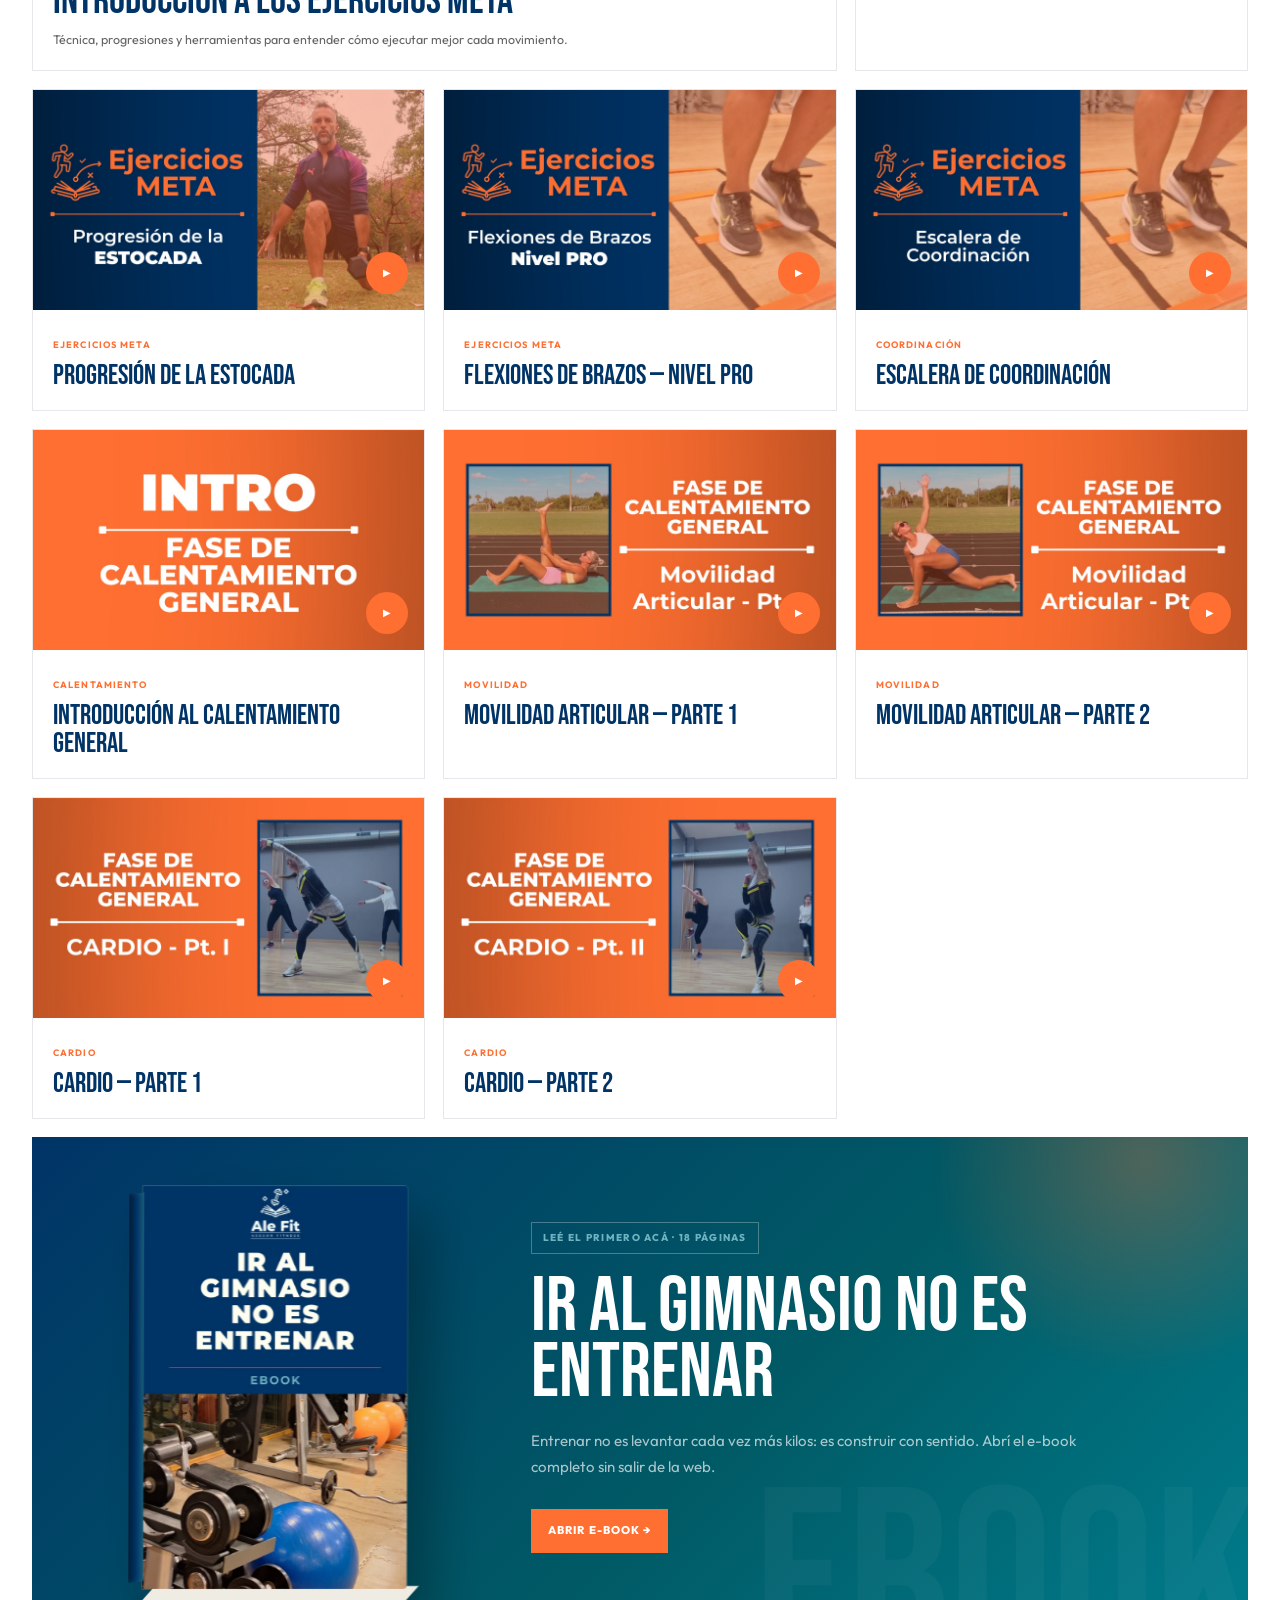
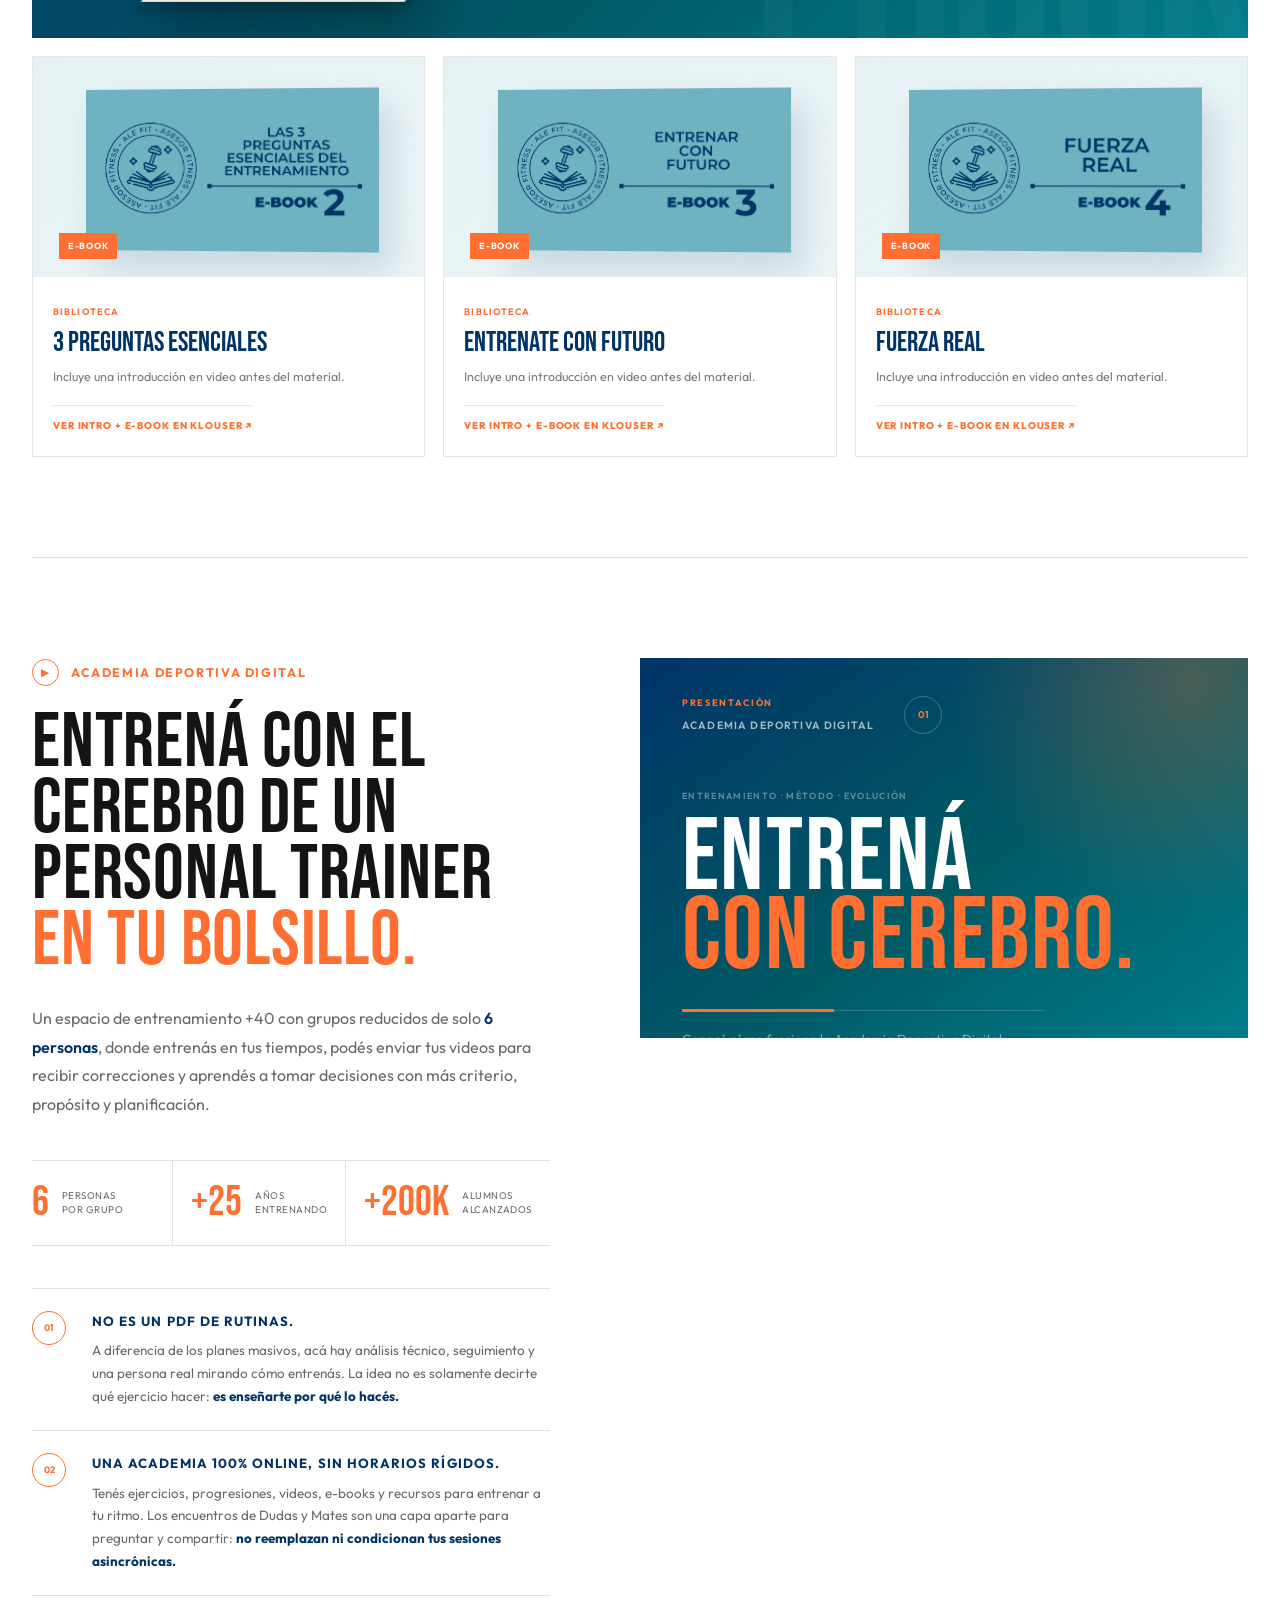
==== commit ca9937fe: "Mejoras visuales y funcionales de la Academia V8.8" ====
--- a/index.html
+++ b/index.html
@@ -24,15 +24,16 @@
 <div aria-hidden="true" class="cursor-glow" id="cursorGlow"></div>
 <!-- HEADER -->
 <header class="site-header" id="siteHeader">
+<div class="student-access-strip"><a href="./academia.html"><span>¿Ya sos alumno?</span><strong>Hacé click acá y empezá tu recorrido en la Academia</strong><i>→</i></a></div>
 <nav aria-label="Navegación principal" class="nav container">
 <a aria-label="Ale Fit — Asesor Fitness, inicio" class="brand brand--logo" href="#inicio"><img alt="Ale Fit — Asesor Fitness" decoding="async" src="./Assets/img/Brand/ale-fit-logo.png"/></a>
-<div class="nav__desktop"><a class="nav__link" href="#inicio">Propósito</a><a class="nav__link" href="#criterio">Por qué importa</a><a class="nav__link" href="#como-trabajo">Cómo</a><a class="nav__link" href="#propuestas">Propuestas</a><a class="nav__link" href="#contenido">Academia</a><a class="nav__cta" href="https://wa.me/5491131763631?text=Hola%20Ale%2C%20vi%20la%20web%20de%20Academia%20Deportiva%20Digital%20y%20quiero%20contarte%20mi%20situaci%C3%B3n." rel="noopener noreferrer" target="_blank">Comunicate <span>↗</span></a></div>
+<div class="nav__desktop"><a class="nav__link" href="#inicio">Propósito</a><a class="nav__link" href="#criterio">Por qué importa</a><a class="nav__link" href="#como-trabajo">Cómo</a><a class="nav__link" href="#propuestas">Propuestas</a><a class="nav__link" href="#contenido">Academia</a><a class="nav__link nav__link--student" href="./academia.html">Soy alumno</a><a class="nav__cta" href="https://wa.me/5491131763631?text=Hola%20Ale%2C%20vi%20la%20web%20de%20Academia%20Deportiva%20Digital%20y%20quiero%20contarte%20mi%20situaci%C3%B3n." rel="noopener noreferrer" target="_blank">Comunicate <span>↗</span></a></div>
 <button aria-controls="mobileMenu" aria-expanded="false" aria-label="Abrir menú" class="menu-toggle" id="menuToggle" type="button">
 <span></span><span></span>
 </button>
 </nav>
 <div aria-hidden="true" class="mobile-menu" id="mobileMenu">
-<div class="mobile-menu__inner"><a class="mobile-link" href="#inicio"><span>01</span>Propósito</a><a class="mobile-link" href="#criterio"><span>02</span>Por qué importa</a><a class="mobile-link" href="#como-trabajo"><span>03</span>Cómo</a><a class="mobile-link" href="#propuestas"><span>04</span>Propuestas</a><a class="mobile-link" href="#contenido"><span>05</span>Academia</a><a class="mobile-link" href="#sobre-ale"><span>06</span>Sobre Ale</a><a class="mobile-menu__cta" href="https://wa.me/5491131763631?text=Hola%20Ale%2C%20vi%20la%20web%20de%20Academia%20Deportiva%20Digital%20y%20quiero%20recibir%20informaci%C3%B3n." rel="noopener noreferrer" target="_blank">Comunicate conmigo <span>↗</span></a></div>
+<div class="mobile-menu__inner"><a class="mobile-link" href="#inicio"><span>01</span>Propósito</a><a class="mobile-link" href="#criterio"><span>02</span>Por qué importa</a><a class="mobile-link" href="#como-trabajo"><span>03</span>Cómo</a><a class="mobile-link" href="#propuestas"><span>04</span>Propuestas</a><a class="mobile-link" href="#contenido"><span>05</span>Academia</a><a class="mobile-link" href="#sobre-ale"><span>06</span>Sobre Ale</a><a class="mobile-link mobile-link--academy" href="./academia.html"><span>07</span>Mi recorrido</a><a class="mobile-menu__cta" href="https://wa.me/5491131763631?text=Hola%20Ale%2C%20vi%20la%20web%20de%20Academia%20Deportiva%20Digital%20y%20quiero%20recibir%20informaci%C3%B3n." rel="noopener noreferrer" target="_blank">Comunicate conmigo <span>↗</span></a></div>
 </div>
 </header>
 <main id="contenido-principal">
@@ -346,7 +347,7 @@
 <span class="section-kicker" data-reveal=""><span>↗</span> Dentro del Sistema Evolución</span>
 <h2 class="section-title" data-reveal="">ACADEMIA DEPORTIVA DIGITAL<br/><em>ESPIÁ CÓMO ES POR DENTRO.</em></h2>
 </div>
-<a class="content-heading__link" data-reveal="" href="https://www.klouser.app" rel="noopener noreferrer" target="_blank">Ver plataforma <span>↗</span></a>
+<div class="content-heading__actions" data-reveal=""><a class="content-heading__link content-heading__link--catalog" href="#catalogo-academia">Explorar 88 recursos <span>↓</span></a><a class="content-heading__link" href="https://www.klouser.app" rel="noopener noreferrer" target="_blank">Ver plataforma <span>↗</span></a></div>
 </header>
 <div aria-label="Filtrar contenidos" class="content-filters" data-reveal="" role="group">
 <button class="content-filter is-active" data-filter="all" type="button">Todo</button>
@@ -537,7 +538,9 @@
 </div>
 </section>
 </div>
-</section><section class="plans section" id="planes">
+</section>
+
+<section class="plans section" id="planes">
 <div class="container">
 <header class="plans__header">
 <div>
@@ -726,7 +729,7 @@
 <a href="#entrenadores"><span>02</span><strong>Soy entrenador</strong><i>→</i></a>
 <a href="#gimnasios"><span>03</span><strong>Tengo un gimnasio</strong><i>→</i></a>
 </div>
-<div class="final-cta__buttons" data-reveal=""><a class="button button--white" href="https://wa.me/5491131763631?text=Hola%20Ale%2C%20vi%20la%20web%20de%20Academia%20Deportiva%20Digital%20y%20quiero%20contarte%20mi%20situaci%C3%B3n." rel="noopener noreferrer" target="_blank">Comunicate conmigo <span>↗</span></a><a class="button button--outline-white" href="#contenido">Ver la Academia</a></div>
+<div class="final-cta__buttons" data-reveal=""><a class="button button--white" href="https://wa.me/5491131763631?text=Hola%20Ale%2C%20vi%20la%20web%20de%20Academia%20Deportiva%20Digital%20y%20quiero%20contarte%20mi%20situaci%C3%B3n." rel="noopener noreferrer" target="_blank">Comunicate conmigo <span>↗</span></a><a class="button button--outline-white" href="./academia.html">Entrar al recorrido</a></div>
 </div>
 </section>
 <!-- CAMINOS -->
--- a/Assets/Style.css
+++ b/Assets/Style.css
@@ -2357,3 +2357,160 @@
   .journey-step:hover{padding-left:0}
   .journey-promise:hover{transform:none}
 }
+
+
+/* =======================================================
+   V8 — CATÁLOGO PÚBLICO ACADEMIA DEPORTIVA
+======================================================= */
+.content-heading__actions{display:flex;align-items:center;gap:18px;flex-wrap:wrap;justify-content:flex-end}
+.content-heading__link--catalog{color:var(--orange)!important}
+
+.academy-catalog{
+  position:relative;
+  overflow:hidden;
+  background:#003467;
+  color:#fff;
+  padding-top:110px;
+  padding-bottom:118px;
+}
+.academy-catalog:before{
+  content:'';position:absolute;inset:0;pointer-events:none;opacity:.16;
+  background-image:linear-gradient(rgba(255,255,255,.08) 1px,transparent 1px),linear-gradient(90deg,rgba(255,255,255,.08) 1px,transparent 1px);
+  background-size:74px 74px;
+  mask-image:linear-gradient(to bottom,#000,transparent 75%);
+}
+.academy-catalog__glow{position:absolute;border-radius:50%;filter:blur(80px);pointer-events:none;opacity:.23}
+.academy-catalog__glow--one{width:440px;height:440px;background:#007c8c;right:-170px;top:120px}
+.academy-catalog__glow--two{width:360px;height:360px;background:#ff6f31;left:-220px;bottom:10% ;opacity:.12}
+.academy-catalog__inner{position:relative;z-index:1}
+.academy-catalog__header{display:grid;grid-template-columns:minmax(0,1.25fr) minmax(280px,.75fr);gap:80px;align-items:end;margin-bottom:46px}
+.academy-catalog__kicker{color:#8fd3dd}
+.academy-catalog__kicker>span{border-color:rgba(111,179,192,.55);color:#fff}
+.academy-catalog__title{color:#fff;margin-top:18px;font-size:clamp(3.2rem,7.2vw,7.6rem);line-height:.86;max-width:9.8ch}
+.academy-catalog__title em{color:#ff6f31;font-style:normal}
+.academy-catalog__intro{padding-bottom:8px}
+.academy-catalog__intro>p{font-size:.92rem;line-height:1.8;color:rgba(255,255,255,.68);max-width:560px}
+.academy-catalog__stats{display:flex;gap:28px;margin-top:26px;padding-top:22px;border-top:1px solid rgba(255,255,255,.15)}
+.academy-catalog__stats span{display:flex;align-items:baseline;gap:7px;font-size:.68rem;text-transform:uppercase;letter-spacing:.11em;color:rgba(255,255,255,.48)}
+.academy-catalog__stats strong{font-family:var(--font-display);font-size:2.2rem;font-weight:400;color:#fff;letter-spacing:0}
+
+.academy-catalog__toolbar{position:sticky;top:76px;z-index:12;display:flex;gap:14px;align-items:stretch;margin:0 0 18px;padding:12px;background:rgba(0,52,103,.82);border:1px solid rgba(255,255,255,.12);backdrop-filter:blur(18px);box-shadow:0 20px 55px rgba(0,0,0,.12)}
+.academy-search{flex:1;min-width:0;height:58px;display:flex;align-items:center;gap:13px;padding:0 18px;background:#fff;color:#141414;border-radius:3px}
+.academy-search svg{width:20px;height:20px;fill:none;stroke:#003467;stroke-width:1.8}
+.academy-search input{min-width:0;flex:1;border:0;outline:0;background:transparent;color:#141414;font:500 .88rem var(--font-body)}
+.academy-search input::placeholder{color:rgba(20,20,20,.48)}
+.academy-search kbd{font:600 .62rem var(--font-body);color:#003467;border:1px solid rgba(0,52,103,.18);background:#f3f6f8;border-radius:4px;padding:5px 7px}
+.academy-catalog__result{min-width:122px;padding:0 18px;display:flex;align-items:center;justify-content:center;gap:7px;background:#ff6f31;border-radius:3px;color:#fff}
+.academy-catalog__result strong{font-family:var(--font-display);font-size:2rem;font-weight:400}
+.academy-catalog__result span{font-size:.62rem;text-transform:uppercase;letter-spacing:.08em}
+
+.academy-categories{display:flex;gap:8px;overflow-x:auto;padding:4px 2px 18px;scrollbar-width:none;scroll-snap-type:x proximity}
+.academy-categories::-webkit-scrollbar{display:none}
+.academy-category{scroll-snap-align:start;flex:0 0 auto;display:flex;align-items:center;gap:10px;padding:11px 14px;border:1px solid rgba(255,255,255,.14);background:rgba(255,255,255,.035);color:rgba(255,255,255,.72);cursor:pointer;transition:all .25s ease}
+.academy-category span{font-size:.69rem;font-weight:700;text-transform:uppercase;letter-spacing:.05em;white-space:nowrap}
+.academy-category small{min-width:23px;height:23px;display:grid;place-items:center;border-radius:50%;background:rgba(255,255,255,.08);font-size:.61rem;color:#fff}
+.academy-category:hover{border-color:rgba(255,111,49,.58);color:#fff;transform:translateY(-2px)}
+.academy-category.is-active{background:#fff;color:#003467;border-color:#fff}
+.academy-category.is-active small{background:#ff6f31;color:#fff}
+
+.academy-featured{margin:34px 0 30px;min-height:190px;display:grid;grid-template-columns:1fr 1fr;gap:28px;align-items:center;padding:34px 38px;border:1px solid rgba(255,255,255,.12);background:linear-gradient(115deg,rgba(0,124,140,.72),rgba(0,90,101,.2));position:relative;overflow:hidden}
+.academy-featured:after{content:'ACADEMIA';position:absolute;right:-12px;bottom:-34px;font-family:var(--font-display);font-size:9rem;line-height:1;color:rgba(255,255,255,.045);pointer-events:none}
+.academy-featured__copy span{font-size:.63rem;font-weight:800;letter-spacing:.14em;color:#a7d8df}
+.academy-featured__copy h3{margin-top:10px;font-family:var(--font-display);font-weight:400;font-size:clamp(2.1rem,4vw,3.8rem);line-height:.95;max-width:13ch}
+.academy-featured__copy h3 em{font-style:normal;color:#ff6f31}
+.academy-featured__rail{display:flex;align-items:center;justify-content:flex-end;gap:10px;flex-wrap:wrap;position:relative;z-index:1}
+.academy-featured__rail span{font-size:.64rem;font-weight:800;letter-spacing:.09em;color:#fff;padding:8px 10px;border:1px solid rgba(255,255,255,.22)}
+.academy-featured__rail i{width:18px;height:1px;background:#ff6f31}
+
+.academy-library{display:grid;grid-template-columns:repeat(4,minmax(0,1fr));gap:18px;align-items:stretch}
+.academy-resource-card{position:relative;display:flex;flex-direction:column;min-width:0;background:#fff;color:#141414;text-decoration:none;overflow:hidden;border:1px solid rgba(255,255,255,.08);opacity:0;transform:translateY(20px);transition:opacity .5s ease var(--academy-delay),transform .5s var(--ease) var(--academy-delay),box-shadow .35s ease,border-color .35s ease}
+.academy-resource-card.is-visible{opacity:1;transform:translateY(0)}
+.academy-resource-card:hover{transform:translateY(-8px);box-shadow:0 28px 70px rgba(0,0,0,.28);border-color:rgba(255,111,49,.55)}
+.academy-resource-card__cover{position:relative;aspect-ratio:16/10;overflow:hidden;background:#005a65}
+.academy-resource-card__cover img{position:absolute;inset:0;width:100%;height:100%;object-fit:cover;filter:saturate(.72) contrast(1.04);transform:scale(1.01);transition:transform .7s var(--ease),filter .4s ease}
+.academy-resource-card:hover .academy-resource-card__cover img{transform:scale(1.075);filter:saturate(.92) contrast(1.03)}
+.academy-resource-card__wash{position:absolute;inset:0;background:linear-gradient(145deg,rgba(0,52,103,.9),rgba(0,90,101,.72));mix-blend-mode:multiply}
+.academy-resource-card--two .academy-resource-card__wash{background:linear-gradient(145deg,rgba(0,124,140,.82),rgba(0,52,103,.82))}
+.academy-resource-card--three .academy-resource-card__wash{background:linear-gradient(145deg,rgba(255,111,49,.72),rgba(0,52,103,.9))}
+.academy-resource-card--four .academy-resource-card__wash{background:linear-gradient(145deg,rgba(0,90,101,.9),rgba(20,20,20,.58))}
+.academy-resource-card--five .academy-resource-card__wash{background:linear-gradient(145deg,rgba(111,179,192,.82),rgba(0,52,103,.9))}
+.academy-resource-card__type{position:absolute;left:15px;top:15px;z-index:2;padding:6px 8px;background:#ff6f31;color:#fff;font-size:.57rem;font-weight:800;letter-spacing:.12em;text-transform:uppercase}
+.academy-resource-card__index{position:absolute;right:15px;top:13px;z-index:2;font-family:var(--font-display);font-size:2rem;color:rgba(255,255,255,.82)}
+.academy-resource-card__cover-title{position:absolute;z-index:2;left:17px;right:50px;bottom:18px;color:#fff}
+.academy-resource-card__cover-title small{display:block;font-size:.54rem;font-weight:800;text-transform:uppercase;letter-spacing:.1em;color:#9dd6df;margin-bottom:6px;white-space:nowrap;overflow:hidden;text-overflow:ellipsis}
+.academy-resource-card__cover-title strong{display:block;font-family:var(--font-display);font-size:1.6rem;font-weight:400;line-height:.95;text-transform:uppercase;text-wrap:balance}
+.academy-resource-card__play{position:absolute;z-index:3;right:15px;bottom:15px;width:34px;height:34px;display:grid;place-items:center;border-radius:50%;background:#fff;color:#003467;font-size:.7rem;box-shadow:0 10px 25px rgba(0,0,0,.18);transition:transform .25s ease,background .25s ease,color .25s ease}
+.academy-resource-card:hover .academy-resource-card__play{transform:scale(1.12);background:#ff6f31;color:#fff}
+.academy-resource-card__body{flex:1;display:flex;flex-direction:column;justify-content:space-between;gap:20px;padding:18px 18px 17px}
+.academy-resource-card__body>div>span{display:block;font-size:.54rem;font-weight:800;text-transform:uppercase;letter-spacing:.1em;color:#007c8c;margin-bottom:7px;white-space:nowrap;overflow:hidden;text-overflow:ellipsis}
+.academy-resource-card__body h3{font-family:var(--font-display);font-size:1.45rem;font-weight:400;line-height:1;text-transform:uppercase;color:#003467}
+.academy-resource-card__open{display:flex;justify-content:space-between;align-items:center;padding-top:13px;border-top:1px solid #e7e9eb;font-size:.57rem;font-weight:800;letter-spacing:.09em;color:#ff6f31}
+.academy-resource-card__open i{font-style:normal;font-size:.9rem;transition:transform .25s ease}
+.academy-resource-card:hover .academy-resource-card__open i{transform:translate(3px,-3px)}
+
+.academy-catalog__more{display:flex;justify-content:center;margin-top:38px}
+.academy-load-more{min-width:240px;padding:16px 22px;border:1px solid rgba(255,255,255,.3);background:transparent;color:#fff;font:800 .68rem var(--font-body);letter-spacing:.1em;text-transform:uppercase;cursor:pointer;transition:all .25s ease}
+.academy-load-more span{margin-left:12px;color:#ff6f31}
+.academy-load-more:hover{background:#fff;color:#003467;border-color:#fff;transform:translateY(-2px)}
+.academy-library__empty{text-align:center;padding:70px 20px;border:1px solid rgba(255,255,255,.12)}
+.academy-library__empty>span{font-size:.62rem;color:#6fb3c0;text-transform:uppercase;letter-spacing:.12em;font-weight:800}
+.academy-library__empty h3{margin:12px 0 8px;font-family:var(--font-display);font-size:2.6rem;font-weight:400}
+.academy-library__empty p{color:rgba(255,255,255,.58);margin-bottom:24px}
+.academy-catalog__note{margin:26px auto 0;max-width:760px;text-align:center;font-size:.66rem;line-height:1.6;color:rgba(255,255,255,.42)}
+
+@media(max-width:1100px){
+  .academy-library{grid-template-columns:repeat(3,minmax(0,1fr))}
+  .academy-catalog__header{grid-template-columns:1fr;gap:30px}
+  .academy-catalog__title{max-width:12ch}
+}
+@media(max-width:820px){
+  .academy-catalog{padding-top:84px;padding-bottom:90px}
+  .academy-library{grid-template-columns:repeat(2,minmax(0,1fr));gap:14px}
+  .academy-featured{grid-template-columns:1fr;gap:24px;padding:28px}
+  .academy-featured__rail{justify-content:flex-start}
+  .academy-catalog__toolbar{top:64px}
+}
+@media(max-width:640px){
+  .content-heading__actions{justify-content:flex-start}
+  .academy-catalog{padding-top:72px;padding-bottom:78px}
+  .academy-catalog__title{font-size:clamp(3.25rem,18vw,5.15rem)}
+  .academy-catalog__intro>p{font-size:.82rem}
+  .academy-catalog__stats{gap:18px}
+  .academy-catalog__toolbar{position:relative;top:auto;display:grid;grid-template-columns:1fr;padding:9px;margin-bottom:13px;background:rgba(255,255,255,.055)}
+  .academy-search{height:54px}
+  .academy-search kbd{display:none}
+  .academy-catalog__result{min-height:48px;justify-content:flex-start}
+  .academy-categories{margin-right:-20px;padding-right:20px}
+  .academy-featured{min-height:0;margin-top:22px;padding:24px 20px}
+  .academy-featured:after{font-size:5.8rem;bottom:-18px}
+  .academy-featured__rail{gap:7px}
+  .academy-featured__rail i{display:none}
+  .academy-library{grid-template-columns:1fr;gap:16px}
+  .academy-resource-card__cover{aspect-ratio:16/9}
+  .academy-resource-card__cover-title strong{font-size:1.85rem}
+  .academy-resource-card__body h3{font-size:1.6rem}
+}
+@media (prefers-reduced-motion:reduce){
+  .academy-resource-card{opacity:1!important;transform:none!important;transition:none!important}
+  .academy-resource-card__cover img,.academy-category,.academy-load-more{transition:none!important}
+}
+
+
+/* =========================================================
+   ACCESO ALUMNOS — landing
+========================================================= */
+:root{--student-strip-height:38px}
+.student-access-strip{height:var(--student-strip-height);display:grid;place-items:center;background:linear-gradient(90deg,var(--orange),#ff8754);color:#fff;overflow:hidden}
+.student-access-strip a{width:100%;height:100%;display:flex;align-items:center;justify-content:center;gap:10px;padding:0 20px;color:#fff;text-decoration:none;font-size:.72rem;letter-spacing:.035em;text-transform:uppercase}
+.student-access-strip span{opacity:.82;font-weight:500}.student-access-strip strong{font-weight:800}.student-access-strip i{font-style:normal;font-size:1rem;transition:transform .25s var(--ease)}
+.student-access-strip a:hover i{transform:translateX(5px)}
+.nav__link--student{color:#fff}.nav__link--student:before{content:'ALUMNO';position:absolute;top:-16px;left:0;font-size:.47rem;color:var(--orange);letter-spacing:.14em}
+.hero{padding-top:calc(120px + var(--student-strip-height))}
+html{scroll-padding-top:calc(var(--header-height) + var(--student-strip-height) + 16px)}
+@media(max-width:980px){
+  :root{--student-strip-height:42px}
+  .mobile-menu{padding-top:calc(var(--header-height) + var(--student-strip-height))}
+  .hero{padding-top:calc(105px + var(--student-strip-height))}
+  .student-access-strip a{font-size:.66rem;gap:7px}.student-access-strip span{display:none}
+}
+@media(max-width:480px){.student-access-strip a{font-size:.62rem;padding:0 12px;text-align:center;line-height:1.15}.student-access-strip i{display:none}}
